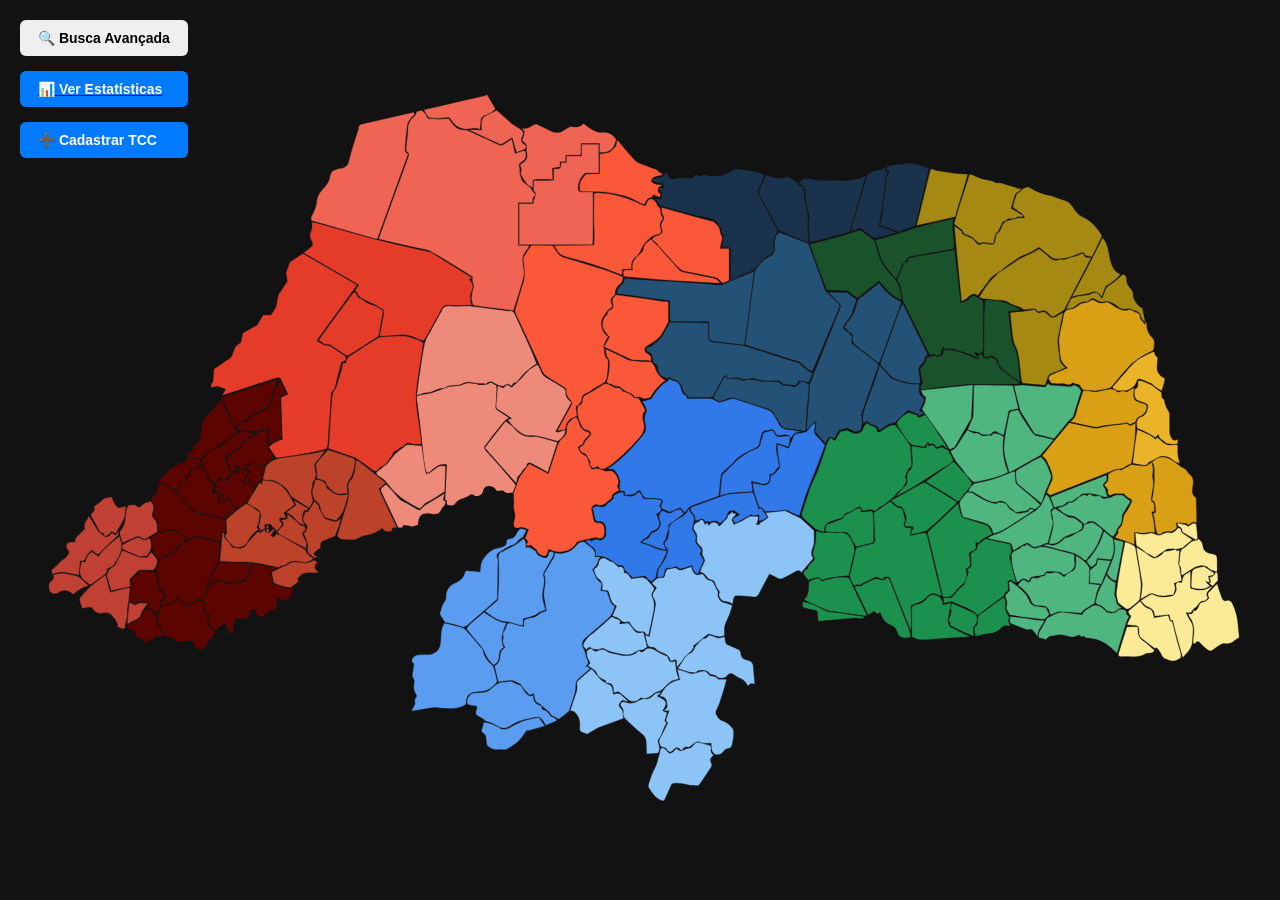
==== src/main/resources/static/index.html @ abc32d46 "fix map and popup display" ====
<!DOCTYPE html>
<html lang="pt-br">

<head>
    <meta charset="UTF-8">
    <meta name="viewport" content="width=device-width, initial-scale=1.0">
    <link rel="stylesheet" href="index.css">
    <title>Projeto</title>
</head>

<body onload="onload()">

<section>
    <div class="controles-topo">
        <button onclick="toggleSearch()" class="btn btn-secundario">
            🔍 Busca Avançada
        </button>
        <a href="stats.html" class="nav-button">
            <button class="btn btn-primario">
                📊 Ver Estatísticas
            </button>
        </a>
        <button onclick="toggleCadastro()" class="btn btn-primario">➕ Cadastrar TCC</button>
    </div>
    <?xml version="1.0" encoding="utf-8"?>
    <div id="popup"></div>

    <svg version="1.1" id="Layer_1" xmlns="http://www.w3.org/2000/svg" x="0px" y="0px"
         viewBox="0 0 2000 1242" enable-background="new 0 0 2000 1242">
        <path id="Areia Branca" class="micro-mossoro" data-meso="Oeste Potiguar" data-micro="Mossoró"
              onmouseover="showName(this)" onmouseleave="hideName()"
              d=" M822.210388,119.965645 C829.717346,122.292282 835.756592,119.157166 841.832581,115.196495 C843.601379,114.043510 846.861145,113.778183 848.827454,114.587723 C854.978821,117.120224 860.933655,120.186104 866.787720,123.370560 C874.059021,127.325996 881.207825,129.042068 888.719543,124.060196 C891.713928,122.074295 894.807739,120.219864 897.968018,118.512321 C899.146179,117.875732 900.778198,117.296844 901.972351,117.600273 C909.142456,119.422234 915.515137,118.361191 920.911377,112.636185 C926.162231,116.407181 930.846252,120.607895 936.259766,123.388054 C940.417664,125.523361 945.656372,127.250908 950.129883,126.727455 C959.942200,125.579285 966.363770,130.178879 972.588989,137.271378 C971.367615,141.948425 970.515381,146.550064 968.147217,150.156265 C963.021240,157.962402 954.587952,158.815201 946.061768,158.497925 C946.011536,153.454971 946.011536,148.873840 946.011536,144.405823 C935.924744,144.405823 926.560608,144.405823 917.005127,144.405823 C917.005127,149.282944 916.806458,153.774063 917.066040,158.238541 C917.286438,162.029022 915.776306,163.178619 912.137573,163.046738 C905.888611,162.820236 899.625549,162.984100 892.854370,162.984100 C892.854370,166.638504 892.854370,169.704712 892.854370,173.232239 C889.600159,173.232239 886.867432,173.232239 883.850220,173.232239 C883.850220,176.336624 883.850220,178.948090 883.850220,181.623077 C879.767822,182.290985 875.976929,182.911209 871.702454,183.610550 C872.121704,189.537491 872.525940,195.253143 872.468811,200.989487 C863.183105,200.995895 854.358337,200.934845 845.534851,201.013718 C844.073792,201.026779 842.618164,201.651428 841.101807,202.451004 C841.043640,206.789032 841.043640,210.669495 841.043640,215.041931 C839.717407,214.070602 838.966248,213.520477 838.038025,212.626099 C836.556152,211.849777 835.251465,211.417725 833.974487,211.007538 C834.002258,211.029404 834.044922,211.085648 834.329407,210.789474 C833.306274,209.307938 831.729980,208.311279 830.740784,206.902359 C827.593506,202.419785 824.317017,197.960800 821.846436,193.107834 C821.017944,191.480286 822.664185,188.709030 822.790100,186.438980 C822.875671,184.897293 822.647217,183.117889 821.920227,181.796295 C820.301331,178.853561 820.765808,177.284027 823.850098,175.564346 C831.551086,171.270676 833.474731,165.547333 831.017151,157.096603 C830.526123,155.408127 831.140015,153.427429 830.997253,151.600769 C830.839783,149.584671 830.958374,147.224670 829.946045,145.674393 C828.483582,143.434753 826.111450,141.789124 823.935303,139.706085 C824.563293,137.812164 825.284607,135.692368 825.969604,133.560913 C828.666443,125.168991 828.662231,125.167633 822.210388,119.965645 z"></path>
        <path id="Porto do Mangue" class="micro-vale-do-acu" data-meso="Oeste Potiguar" data-micro="Vale do Açu"
              onmouseover="showName(this)" onmouseleave="hideName()"
              d=" M1045.602539,191.782410 C1045.676392,192.431854 1045.556519,193.720062 1045.062500,193.884430 C1042.450928,194.753464 1039.757324,195.392639 1037.069214,196.011383 C1032.962280,196.956696 1028.822754,198.152283 1028.227051,203.059067 C1027.904541,205.715729 1034.318726,208.866257 1038.969482,209.077942 C1041.250610,209.181793 1043.504150,209.890732 1045.565430,210.286499 C1042.959839,211.796234 1039.420654,212.807373 1039.307495,214.115173 C1039.013794,217.505280 1036.686646,222.425034 1043.047119,223.553329 C1042.335571,225.423859 1041.710083,227.068253 1040.811401,229.430649 C1037.835449,228.094269 1035.146851,226.886978 1031.144653,225.089767 C1030.848633,225.646515 1029.952881,227.331024 1028.686646,229.557617 C1023.015747,230.649445 1019.424377,232.945618 1018.845886,238.783539 C1018.789124,239.356064 1016.709412,240.231140 1015.687744,240.091888 C1013.983215,239.859573 1012.340576,238.996384 1010.731873,238.266586 C1002.517578,234.540161 994.652832,229.438980 986.049133,227.305954 C970.119934,223.356781 954.003601,219.158249 936.958923,220.702576 C929.598633,220.351273 922.513855,220.351273 915.566895,220.351273 C913.913818,208.096115 914.215454,206.519363 922.033569,195.387421 C923.202759,193.722717 925.803955,192.288330 927.837524,192.150925 C934.039062,191.731979 940.286926,191.998917 946.130310,191.998917 C946.130310,181.263229 946.130310,171.135880 946.534058,160.969894 C948.679932,160.610657 950.427490,160.317108 952.162903,159.963760 C955.733826,159.236679 960.175903,159.552719 962.681763,157.506943 C967.825500,153.307678 973.729980,148.947372 973.143311,140.834778 C973.098511,140.215637 974.045471,139.524765 974.531372,138.867264 C983.855347,149.870514 992.695496,161.346649 1002.752197,171.633499 C1006.530945,175.498749 1013.077332,176.741394 1018.464111,178.928085 C1023.901245,181.135239 1029.561890,182.810471 1034.926147,185.169815 C1037.093018,186.122849 1038.631714,188.418503 1040.649536,189.826309 C1042.002563,190.770386 1043.695312,191.227570 1045.602539,191.782410 z"></path>
        <path id="Tibau" class="micro-mossoro" data-meso="Oeste Potiguar" data-micro="Mossoró"
              onmouseover="showName(this)" onmouseleave="hideName()"
              d=" M668.959534,91.231567 C688.732544,86.612610 708.502075,81.978874 728.279785,77.380188 C740.459961,74.548042 752.658508,71.793930 764.830811,68.928650 C766.041077,68.643753 767.126282,67.827522 768.620544,67.157471 C773.136536,74.304680 777.301453,81.552315 781.727417,89.356339 C777.454346,94.968567 771.677856,98.017563 765.315735,100.016678 C760.969116,101.382500 759.072754,104.131554 758.968994,108.713791 C758.869751,113.095779 758.102356,117.462624 757.571533,122.362900 C749.384644,117.843498 741.190430,122.668869 732.755798,121.417450 C722.487976,119.894051 716.294312,114.263283 711.567566,106.570114 C709.484558,103.179871 708.133911,102.799843 704.848267,103.465813 C700.879700,104.270210 696.782410,104.827751 692.744690,104.804893 C687.658936,104.776123 682.577148,104.052292 677.348145,103.616203 C675.916809,102.119675 673.923279,100.035378 671.953613,97.974777 C671.977417,97.998474 672.014648,98.054390 672.301758,97.760818 C671.379089,95.388680 670.169312,93.310120 668.959534,91.231567 z"></path>
        <path onmouseleave="hideName()" onmouseover="showName(this)" id="Grossos"
              d=" M783.890442,92.043442 C790.199707,97.460564 796.531067,102.852287 802.804749,108.310371 C804.679443,109.941422 806.223083,111.993408 808.220581,113.433479 C811.081726,115.496193 814.220276,117.174171 817.738647,119.400497 C826.916443,125.572746 827.494263,125.818161 823.817566,134.475128 C821.335144,140.320023 823.614868,143.133743 827.790955,145.999878 C830.807678,148.070297 831.087097,151.773117 827.874329,153.385300 C823.680603,155.489746 819.063843,156.751251 815.036926,158.226059 C812.696655,150.304657 810.599854,143.207596 808.237976,135.213211 C803.608398,138.132202 799.033203,140.739349 794.785339,143.800766 C792.290527,145.598816 790.235718,146.238235 787.328186,144.775635 C782.450134,142.321762 777.347717,140.318634 772.398560,138.000214 C762.367310,133.301025 752.375366,128.517807 742.367249,123.769226 C742.458496,123.322350 742.549744,122.875481 742.640991,122.428604 C748.296631,122.684830 753.952271,122.941048 759.950562,123.212799 C759.950562,119.221687 759.553650,114.556786 760.101624,110.005630 C760.422302,107.342094 761.550537,103.717926 763.528625,102.505928 C770.016968,98.530540 777.060364,95.461082 783.890442,92.043442 z"
              data-meso="Oeste Potiguar" data-micro="Mossoró" class="micro-mossoro"></path>
        <path onmouseleave="hideName()" onmouseover="showName(this)" id="Mossoró"
              d=" M671.953613,97.974770 C675.092407,105.761627 675.081360,105.602226 683.144409,105.044075 C686.016724,104.845238 688.964111,105.954666 691.864441,105.890327 C697.391785,105.767715 702.909912,105.230545 708.060791,104.890022 C711.397461,109.145248 714.267822,113.959908 718.259277,117.516350 C721.238892,120.171257 725.777710,122.869331 729.427307,122.625984 C738.545837,122.017960 745.206299,127.389259 752.691895,130.479141 C764.753052,135.457672 776.337708,141.581558 788.266113,146.902100 C789.862610,147.614227 792.598877,147.013504 794.272156,146.070816 C798.717285,143.566437 802.869690,140.542572 807.857788,137.250656 C809.676575,145.245682 811.314880,152.447342 813.054565,160.094574 C816.565735,158.873810 820.485901,157.471649 824.432983,156.149490 C828.417725,154.814697 829.632141,156.042450 830.112000,160.351929 C830.856262,167.036484 827.773438,171.176178 822.292480,174.270905 C819.292297,175.964874 818.906250,178.652481 819.884216,181.883331 C820.462708,183.794403 820.810181,186.014023 820.426453,187.927429 C819.656067,191.768631 823.548279,203.679382 826.744263,205.986404 C828.964783,207.589294 831.173767,209.208130 833.716431,210.952759 C834.044922,211.085648 834.002258,211.029404 834.065979,211.316711 C835.108459,212.356018 836.087219,213.108017 837.379333,214.030792 C839.119202,216.442947 840.045593,219.515427 842.083069,220.741455 C845.619934,222.869675 844.206970,227.497177 843.754456,227.718430 C839.065369,230.011368 841.983521,234.445023 840.414734,238.028275 C833.192871,238.028275 825.810669,238.028275 818.270996,238.028275 C818.270996,260.553589 818.270996,282.548523 818.270996,304.958710 C824.309937,304.958710 830.083069,304.958710 835.823486,305.307190 C833.439087,309.310150 831.295227,313.120880 828.690735,316.585358 C823.870178,322.997833 824.706421,329.901398 825.848877,337.162445 C826.762329,342.968231 828.155029,349.336029 826.714233,354.757965 C821.962341,372.639801 816.020630,390.205444 810.380310,408.393860 C807.843628,407.974579 805.460632,407.580688 802.639160,407.122559 C790.894714,405.689270 779.582214,404.370819 768.285156,402.931610 C761.850647,402.111847 755.441284,401.094940 748.703491,400.094421 C747.541748,399.425446 746.697083,398.828918 745.897339,397.866943 C745.294922,395.150238 744.462463,392.829407 744.068848,390.436432 C743.829224,388.979767 744.237732,387.408722 744.405273,385.894562 C744.688110,383.338501 744.887878,380.763885 745.360107,378.241516 C745.670837,376.581360 746.373108,374.990234 746.943665,373.383728 C749.102844,367.303864 743.638794,361.693268 745.801392,355.549957 C745.959778,355.100037 744.653931,353.890991 743.819397,353.371216 C727.259583,343.057251 710.714600,332.717621 694.052002,322.571442 C689.891907,320.038239 685.332458,318.160919 680.974548,315.994843 C680.992554,316.007538 681.023438,316.038940 681.189819,315.662720 C679.990906,314.529205 678.708740,313.395630 677.247437,313.072540 C661.803711,309.657745 646.317505,306.434998 630.871582,303.029846 C619.561157,300.536346 608.293213,297.850006 597.346924,295.051880 C597.958618,293.930969 598.181946,292.990540 598.507874,292.087097 C607.172791,268.065063 615.822876,244.037628 624.530029,220.030884 C631.211487,201.609100 638.028442,183.236008 644.589539,164.771774 C645.208191,163.030701 645.071106,159.448181 644.180054,159.019989 C640.613220,157.306076 640.706055,154.542099 640.976440,151.571548 C641.923340,141.168701 643.443420,130.788193 643.754639,120.369583 C643.916748,114.942268 645.644958,110.981842 648.573181,106.600487 C651.333740,102.470146 657.412048,100.475166 656.957520,94.231026 C659.671997,93.470840 662.386414,92.710670 665.857788,91.963272 C668.414734,94.002167 670.214661,96.028275 672.014648,98.054382 C672.014648,98.054390 671.977417,97.998474 671.953613,97.974770 z"
              data-meso="Oeste Potiguar" data-micro="Mossoró" class="micro-mossoro"></path>
        <path onmouseleave="hideName()" onmouseover="showName(this)" id="Assú"
              d=" M983.162354,354.911102 C982.959167,359.436462 982.626465,363.067749 978.081787,366.602539 C973.912170,369.845703 970.457581,375.573364 970.658813,382.609741 C962.626953,390.606812 962.449646,391.550232 967.011841,401.334259 C966.028931,402.374481 965.204651,403.981628 963.955811,404.445221 C957.525391,406.832275 956.228088,413.634369 952.241333,418.086334 C949.958313,420.635742 949.047424,425.339203 949.233032,428.985687 C949.647644,437.132202 952.554199,444.447968 960.003662,449.034119 C959.993652,449.013977 959.964172,448.979950 959.889099,449.328247 C958.600952,451.561920 957.014038,453.309082 956.255005,455.362305 C954.814758,459.258606 952.080322,463.851562 953.072021,467.215057 C954.864075,473.293701 952.990967,480.999359 959.681702,485.404633 C960.269043,485.791321 960.045166,487.599854 959.991516,488.738281 C959.713562,494.644440 959.802246,500.612549 958.928406,506.433746 C958.000366,512.616028 958.432129,519.493530 951.346436,523.281555 C944.260925,527.069519 937.382446,531.306152 930.716675,535.796631 C926.217346,538.827698 919.170166,539.944763 918.499146,546.364380 C917.946716,551.649231 915.757996,555.046692 911.966980,558.000793 C911.988647,557.986328 912.026672,557.950500 911.630005,557.982056 C910.490723,558.746277 909.062195,559.533569 909.115417,560.203003 C909.495056,564.974731 910.177063,569.722473 910.761536,574.467285 C897.599243,579.149963 893.020264,585.142639 892.724976,595.820801 C888.339722,596.564392 884.385681,597.152039 880.239441,597.768250 C880.312683,597.517822 880.441711,596.418823 880.928467,595.511841 C887.522827,583.225708 894.010010,570.877014 900.903687,558.759888 C902.735718,555.539917 903.828674,553.385925 900.825745,550.199585 C896.350220,545.450806 892.046997,540.397278 893.782043,532.888672 C893.972839,532.062866 892.471130,530.474731 891.402466,529.788025 C883.241577,524.544312 875.052002,519.339539 866.749023,514.325073 C862.154358,511.550171 857.960449,508.937592 855.668762,503.437347 C850.436646,490.880219 844.506104,478.611298 838.754822,466.273987 C831.151123,449.962860 823.358826,433.738892 815.860352,417.379913 C814.333496,414.048767 812.194458,409.879333 812.999512,406.790039 C816.657288,392.754303 821.418152,379.010345 825.448608,365.065033 C826.789062,360.427460 827.807922,355.497498 827.775391,350.709351 C827.726562,343.544800 826.559326,336.392090 825.999268,329.224060 C825.846130,327.263672 825.488953,324.869293 826.381409,323.355682 C830.073242,317.093964 834.208435,311.093689 838.633850,304.999756 C850.030701,305.023041 860.974548,305.043945 872.027588,305.392273 C874.470459,308.999329 877.006531,312.156372 879.085510,315.590149 C881.580688,319.711639 884.825989,322.491364 889.514404,323.903809 C911.981567,330.672272 934.471497,337.378784 956.812744,344.545441 C965.781433,347.422424 974.389954,351.422272 983.162354,354.911102 z"
              data-meso="Oeste Potiguar" data-micro="Vale do Açu" class="micro-vale-do-acu"></path>
        <path onmouseleave="hideName()" onmouseover="showName(this)" id="Campo Grande"
              d="M 705.352 651.117 C 674.172 644.964 674.367 701.158 666.454 617.855 M 666.454 617.855 C 666.155 613.141 665.495 608.683 664.958 604.21 C 663.892 595.33 662.992 586.429 661.843 577.56 C 660.391 566.341 658.759 555.146 657.541 543.807 C 660.259 542.769 662.574 541.56 665.035 541.021 C 670.897 539.737 676.992 539.302 682.693 537.549 C 691.359 534.884 699.757 531.353 708.307 528.298 C 709.508 527.869 710.941 528.137 712.244 527.936 C 718.474 526.978 725.292 527.239 730.773 524.664 C 737.999 521.271 744.548 523.125 751.422 524.041 C 752.884 524.236 754.233 525.554 755.668 525.618 C 758.193 525.732 760.749 525.322 763.284 525.049 C 765.678 524.791 768.925 525.302 770.293 523.952 C 775.082 519.224 778.518 524.306 782.187 525.413 C 783.416 525.783 783.983 530.25 783.88 532.805 C 783.489 542.466 782.622 552.107 782.163 561.767 C 782.112 562.837 783.284 564.337 784.303 565.026 C 790.663 569.33 797.141 573.46 803.02 577.285 C 800.753 578.946 797.8 580.365 795.878 582.65 C 789.093 590.719 782.589 599.029 776.122 607.358 C 772.066 612.584 768.267 618.009 764.105 623.538 C 764.654 625.423 765.135 627.383 766.305 628.755 C 769.813 632.87 773.69 636.668 777.244 640.745 C 789.53 654.843 801.739 669.007 813.979 683.516 C 812.348 687.822 810.716 691.758 809.083 695.694 C 804.104 695.836 799.29 697.155 794.683 692.803 C 792.814 691.039 787.887 692.512 783.829 692.512 C 782.053 688.522 779.07 685.37 773.922 685.141 C 769.526 684.945 764.551 685.497 763.043 691.319 C 761.818 696.044 759.326 699.87 754.161 700.77 C 752.382 701.08 749.896 700.886 748.622 699.84 C 745.588 697.349 743.248 697.512 740.262 699.842 C 738.389 701.303 735.945 702.122 733.653 702.934 C 728.38 704.803 722.827 706.273 719.444 711.19 C 715.858 716.402 711.402 716.632 705.468 714.048 C 703.873 711.231 707.129 706.817 702.6 706.594 C 703.525 687.94 704.433 669.637 705.352 651.117"
              style="stroke-opacity: 0;" data-meso="Oeste Potiguar" data-micro="Médio Oeste"
              class="micro-medio-oeste"></path>
        <path onmouseleave="hideName()" onmouseover="showName(this)" id="Governador Dix-Sept Rosado"
              d=" M478.960083,316.774078 C482.485413,314.177368 486.053497,311.636322 489.524750,308.969269 C493.488434,305.923920 494.553741,302.374268 491.786469,298.011993 C488.152924,292.284058 488.735779,287.337280 491.532501,281.367615 C493.145294,277.925049 491.976868,273.179535 492.422668,268.551422 C495.276794,268.712036 497.784027,269.286469 500.257874,269.980042 C522.969116,276.347717 545.632385,282.891205 568.395020,289.068756 C586.327759,293.935486 604.322815,298.602325 622.396301,302.912842 C641.874268,307.558289 661.475830,311.685577 681.023438,316.038940 C681.023438,316.038940 680.992554,316.007538 681.096680,316.328735 C702.125977,329.637787 723.051208,342.625580 745.150696,356.342285 C743.192322,357.347168 741.898315,358.011169 740.606812,358.673859 C745.243469,363.254303 747.529114,368.869019 745.879333,373.650696 C744.153687,378.652679 741.925537,383.030975 742.516785,388.925507 C742.887451,392.621735 742.524719,396.044983 744.708130,399.457092 C732.204346,399.867188 719.919373,400.446564 707.699585,399.798218 C700.980530,399.441681 697.826111,402.171295 695.663696,408.005096 C694.882996,409.420593 694.416016,410.684814 693.637146,412.110352 C687.864929,422.299225 682.453430,432.353882 676.921509,442.341797 C674.506775,446.701630 671.845154,450.924744 668.992798,455.489380 C668.080933,455.632477 667.455200,455.546753 666.865417,455.352325 C654.635437,451.319153 643.466736,444.030212 629.282471,446.768768 C619.481628,448.661072 609.169250,447.904205 598.908875,448.338623 C601.302185,435.816193 603.696350,423.631927 605.910583,411.415100 C606.352173,408.979034 606.101624,406.743134 603.048950,405.397430 C599.395020,403.786591 596.092773,401.378143 592.410278,399.030151 C586.697937,396.249664 581.208374,393.765320 575.732239,391.251678 C574.152588,390.526581 572.611755,389.717163 570.919373,388.614624 C564.650574,386.671387 565.102051,379.240234 560.068359,376.501831 C562.183228,373.473663 564.185059,370.607361 566.300110,367.578857 C536.967285,350.516266 507.963684,333.645172 478.960083,316.774078 z"
              data-meso="Oeste Potiguar" data-micro="Chapada do Apodi" class="micro-chapada-do-apodi"></path>
        <path onmouseleave="hideName()" onmouseover="showName(this)" id="Jucurutu"
              d=" M954.092346,660.366699 C954.539246,660.855408 955.003601,661.780640 955.430298,661.763550 C958.752625,661.630615 962.287537,660.497192 965.317505,661.309998 C967.871521,661.995178 970.326416,664.538269 971.934814,666.872498 C973.835022,669.630127 974.959717,672.985596 976.050781,676.207153 C976.510498,677.564636 976.466431,679.440979 975.884460,680.737122 C974.216919,684.451355 973.399414,687.877930 978.295105,691.328308 C974.899170,693.211975 972.346680,694.432800 970.018494,695.989075 C968.513550,696.995056 966.192322,698.521179 966.223877,699.763733 C966.325989,703.784058 964.202637,705.816772 961.208008,707.602417 C960.364929,708.105042 959.669739,708.873352 958.953552,709.568115 C954.200928,714.178406 949.454407,717.501221 942.094849,714.359497 C937.858093,712.550842 932.887024,718.333313 933.903076,722.914795 C935.003906,727.878723 936.154236,732.840881 936.979919,737.853699 C937.613708,741.701294 939.689697,743.067261 943.414978,743.049927 C950.876099,743.015137 953.886108,746.127502 953.984619,753.624207 C954.010925,755.622253 953.941956,757.622437 954.000183,759.619202 C954.186523,766.004089 949.064514,769.443665 942.975220,767.009705 C942.070679,766.648132 941.042969,765.945801 940.223938,766.118958 C931.477539,767.967896 922.737244,769.862488 914.059998,772.006287 C912.480652,772.396545 910.684631,773.660522 909.849182,775.041687 C901.253723,789.252136 883.955078,791.407654 871.106689,786.579163 C869.608032,786.016052 868.072632,785.550659 866.056885,784.872620 C865.207581,787.322510 864.494446,789.620361 863.618591,791.854431 C861.900208,796.237488 860.196289,796.149353 855.701599,794.543396 C851.089172,792.895386 848.424072,790.269104 846.846436,785.863953 C846.483215,784.849731 844.955200,784.219482 843.908691,783.490784 C842.198364,782.299744 840.443176,781.173096 839.167725,778.932251 C837.525024,779.051697 835.777832,778.854370 834.260986,779.355042 C830.902405,780.463623 830.164124,777.713318 831.253784,776.389099 C835.233887,771.552490 831.129272,769.925598 828.551941,767.658813 C830.352417,763.139282 832.149658,758.627808 834.118347,753.685852 C829.396790,751.680115 825.221130,748.894775 819.387390,750.660034 C812.680542,752.689453 809.569153,749.132812 810.968384,742.247925 C812.225769,736.060669 814.073181,730.162415 811.367126,723.461365 C809.673218,719.266907 811.104187,713.851624 810.923950,708.991882 C810.775696,704.996277 810.319519,701.012146 810.315491,696.434998 C812.790527,689.788574 815.302368,683.827637 817.014893,677.645325 C818.907410,670.813293 823.925415,666.015747 827.363281,660.210083 C829.348206,656.857910 832.191833,654.014343 835.524780,649.846802 C844.525085,654.555481 854.884094,659.974976 865.434265,665.494446 C869.107727,654.281128 872.294434,643.623108 876.110657,633.195496 C879.240173,624.644226 880.066589,614.799011 888.497009,608.910034 C892.986694,605.773804 894.083923,601.153931 894.461548,595.865906 C893.425842,588.341187 897.981201,583.841492 902.804932,579.775574 C908.785828,574.734314 910.680176,575.419067 913.015137,582.651611 C913.310486,583.566284 913.727051,584.444885 913.980103,585.369568 C915.872253,592.282593 919.552979,597.341858 927.023438,599.103882 C928.674500,599.493347 929.967346,601.401917 931.537048,602.703857 C926.879272,607.979553 921.413269,611.560486 920.093262,618.281311 C919.890076,619.315918 917.865051,620.368896 916.502686,620.724854 C913.232117,621.579224 911.918701,623.934448 913.214539,626.487061 C914.804504,629.619324 916.999146,633.633728 919.876160,634.685669 C926.687561,637.176147 928.477661,643.332458 929.683838,648.402161 C931.961182,657.974365 934.096497,659.966614 941.326965,656.982178 C946.713989,658.410461 950.403137,659.388550 954.092346,660.366699 z"
              data-meso="Oeste Potiguar" data-micro="Vale do Açu" class="micro-vale-do-acu"></path>
        <path onmouseleave="hideName()" onmouseover="showName(this)" id="Baraúna"
              d=" M491.488434,266.160889 C491.419830,263.890594 490.429047,261.031586 491.438843,259.449738 C496.367645,251.728729 499.071503,243.196335 500.062744,234.364853 C501.035248,225.700302 506.401031,219.951935 511.503601,214.087067 C516.093262,208.811722 519.920898,203.371277 520.769592,196.413879 C521.785461,188.086746 527.800964,185.762604 534.529724,184.044250 C535.158264,183.883728 535.867432,184.068863 536.520691,183.970490 C544.202576,182.813675 549.168640,180.115738 551.020447,170.938217 C553.967896,156.331299 559.300598,142.205933 563.618591,127.875122 C564.397522,125.290077 565.775513,122.698051 565.782104,120.106468 C565.796143,114.584846 569.603027,113.908981 573.515930,113.023659 C598.780762,107.307373 624.045654,101.591797 649.306824,95.859299 C650.251831,95.644844 651.157898,95.258331 652.875732,94.975014 C653.873718,96.304588 654.711670,98.093506 654.156921,98.822319 C652.794983,100.611481 650.385803,101.635452 649.133911,103.469543 C646.826050,106.850769 643.875122,110.405106 643.265259,114.218834 C641.414612,125.792053 640.104553,137.502869 639.562988,149.205399 C639.383362,153.085968 638.124146,158.698517 644.253906,160.734940 C628.143921,205.409103 612.133362,249.807465 595.854126,294.471924 C594.763367,294.822845 593.867615,295.165649 593.129761,294.955078 C571.065735,288.658295 549.028931,282.265747 526.961670,275.980377 C515.162231,272.619568 503.314423,269.428558 491.488434,266.160889 z"
              data-meso="Oeste Potiguar" data-micro="Mossoró" class="micro-mossoro"></path>
        <path onmouseleave="hideName()" onmouseover="showName(this)" id="Carnaubais"
              d=" M1029.761719,231.952042 C1033.182373,234.818970 1037.093140,237.270386 1037.515259,242.454086 C1037.564209,243.055206 1039.344604,243.515335 1040.686279,244.536835 C1041.685425,247.327530 1042.980347,249.674530 1042.803589,251.904846 C1042.528687,255.372498 1043.515381,257.913086 1045.683228,260.470154 C1046.389404,261.303253 1046.509521,263.861633 1045.857666,264.423035 C1040.708740,268.856873 1041.491455,274.229645 1043.061157,279.729126 C1044.411621,284.460114 1043.056641,287.018036 1038.107300,287.999634 C1032.217285,289.167816 1027.023071,291.415161 1023.148865,296.253296 C1021.813354,297.920990 1019.992798,299.194092 1018.599792,300.823547 C1017.257385,302.393677 1016.026306,304.105103 1015.022583,305.908264 C1013.352539,308.908600 1012.042297,312.112457 1010.320557,315.079834 C1008.718750,317.840424 1006.777588,320.404114 1005.001221,323.035431 C1005.016479,323.016296 1005.055115,322.986267 1004.764343,322.701294 C996.865112,327.269867 996.417297,334.940094 996.972290,342.235260 C991.656799,342.592834 986.871399,342.914764 982.237061,343.226532 C982.054749,347.042480 981.940002,349.443390 981.814270,352.075195 C978.019958,350.619141 974.723267,349.382477 971.447571,348.092499 C948.073303,338.887512 924.184204,331.252228 899.839905,325.107056 C890.564453,322.765656 881.912109,320.095795 877.718872,310.285187 C876.920166,308.416412 875.206726,306.938629 874.380493,305.167175 C895.584045,304.976868 916.322571,304.899811 937.427612,304.628082 C937.810791,297.604065 937.827332,290.774750 937.907959,283.485443 C937.647705,276.950836 937.092407,270.877930 937.045654,264.801147 C936.938538,250.876877 937.079590,236.950699 937.541382,223.018799 C939.690918,222.661530 941.448425,221.907059 943.141663,222.030853 C949.958496,222.529236 956.857910,222.780411 963.534363,224.097855 C972.169189,225.801697 980.786377,227.952866 989.103882,230.806824 C997.446533,233.669388 1005.477905,237.487885 1013.513611,241.175385 C1017.470520,242.991165 1020.005127,241.958099 1020.880371,238.028824 C1022.009888,232.957474 1025.000122,231.343979 1029.761719,231.952042 z"
              data-meso="Oeste Potiguar" data-micro="Vale do Açu" class="micro-vale-do-acu"></path>
        <path onmouseleave="hideName()" onmouseover="showName(this)" id="São Rafael"
              d=" M1007.849731,546.011353 C1010.932190,551.412048 1014.067017,556.783813 1017.071533,562.227478 C1018.296265,564.446594 1019.286682,566.797913 1016.177307,568.541138 C1015.673584,568.823486 1015.123413,569.550415 1015.105591,570.088745 C1014.965393,574.321228 1013.717346,579.032776 1015.131653,582.702087 C1019.027466,592.809509 1016.260132,600.271423 1009.527954,608.251282 C996.634766,623.534119 982.160339,637.033325 966.802673,649.673523 C963.116333,652.707581 958.885925,655.080688 954.188110,657.869263 C949.735596,657.929565 945.423523,659.320068 944.132690,653.708130 C942.804626,654.254028 941.878479,654.521484 941.067749,654.989014 C938.603088,656.410583 936.057129,657.246826 933.703979,655.065552 C931.618774,653.132629 929.873108,650.922241 931.663025,647.734253 C931.921631,647.273499 931.577820,646.132507 931.133667,645.672363 C927.049744,641.441345 926.855530,633.749634 919.277710,632.520264 C918.088806,632.327393 917.050293,630.608154 916.134766,629.443420 C913.507263,626.100647 913.851257,623.502991 918.174500,621.978943 C920.650513,621.106140 921.473389,619.355530 922.373962,616.744446 C923.502441,613.472473 926.657043,610.900391 928.932739,608.022705 C930.274414,606.326172 932.760498,604.577454 932.695679,602.932434 C932.574402,599.855591 930.090515,598.034851 926.893860,596.920532 C923.971191,595.901672 920.197144,594.431641 918.937195,592.035645 C913.371765,581.451904 909.216675,570.337097 912.026672,557.950500 C912.026672,557.950500 911.988647,557.986328 912.283813,558.289551 C916.321289,556.992798 918.969177,555.001587 919.249634,550.157104 C919.416931,547.267151 919.669922,543.760071 923.560547,541.693420 C932.222473,537.092224 940.710938,532.058899 948.787354,526.500244 C953.678223,523.134094 957.949585,522.654663 962.959412,525.490601 C965.850769,527.127319 968.814026,529.408875 971.913147,529.718933 C976.159058,530.143616 980.222778,529.549255 982.142700,534.615417 C982.413330,535.329529 984.070068,535.500549 985.068115,535.960083 C989.082092,537.807983 994.139648,538.736511 996.832397,541.764771 C1000.172852,545.521606 1003.504395,546.343384 1007.849731,546.011353 z"
              data-meso="Oeste Potiguar" data-micro="Vale do Açu" class="micro-vale-do-acu"></path>
        <path onmouseleave="hideName()" onmouseover="showName(this)" id="Pendências"
              d=" M1043.391602,244.873917 C1056.531860,248.559692 1069.668091,252.260498 1082.813721,255.926987 C1095.950439,259.590942 1109.087158,263.255280 1122.251099,266.819244 C1123.812866,267.242035 1125.545288,267.034119 1126.012695,267.058014 C1128.417847,269.600128 1130.183838,271.465729 1131.948364,273.332642 C1132.288574,273.692688 1132.604370,274.077667 1132.962524,274.418640 C1137.631592,278.864044 1135.482300,285.834717 1139.443481,291.128998 C1141.473633,293.842407 1138.263794,300.461243 1137.459106,305.321198 C1137.248413,306.593689 1137.176270,307.889099 1136.958252,309.953247 C1139.648804,309.953247 1141.918457,309.953217 1144.188232,309.953217 C1146.307251,309.953217 1148.426270,309.953247 1150.785767,309.953247 C1150.785767,327.087463 1150.785767,343.687927 1150.785767,360.405243 C1147.546143,361.931000 1144.280273,363.469147 1140.509277,364.727844 C1136.783325,361.668030 1133.963501,357.344299 1130.269775,356.385284 C1117.163208,352.982269 1103.743652,350.798676 1090.474365,348.002014 C1085.157471,346.881439 1078.900024,346.735107 1074.882080,343.726440 C1068.237793,338.751160 1063.026489,331.848114 1057.276733,325.696167 C1051.471436,319.484772 1045.745972,313.198975 1040.000977,306.964600 C1040.016357,306.983490 1040.055054,307.013245 1039.936035,306.691345 C1038.870361,305.113281 1038.089111,303.674194 1036.943237,302.638184 C1034.373413,300.314606 1031.622437,298.191406 1028.964844,296.000977 C1028.984619,296.015350 1029.015747,296.052826 1029.310547,295.744659 C1030.248169,294.275513 1030.606812,292.598755 1031.590820,292.056244 C1033.949341,290.755890 1036.543701,289.780853 1039.148438,289.051575 C1043.901611,287.720764 1046.754272,284.027740 1044.647217,279.616577 C1041.929199,273.926514 1043.884521,269.941467 1046.815918,265.370422 C1047.868530,263.729095 1048.087769,259.989105 1046.980225,258.809021 C1043.068726,254.641388 1044.993408,249.368362 1043.391602,244.873917 z"
              data-meso="Oeste Potiguar" data-micro="Vale do Açu" class="micro-vale-do-acu"></path>
        <path onmouseleave="hideName()" onmouseover="showName(this)" id="Alexandria"
              d=" M458.867401,846.034485 C460.266296,847.635071 461.665192,849.235596 462.803467,850.538025 C461.202881,853.777527 459.719971,856.778809 457.949921,860.361267 C456.527039,861.439514 454.479706,863.213440 452.201935,864.612183 C451.230835,865.208557 449.643066,865.450867 448.568787,865.112854 C444.563538,863.852417 440.654999,862.284729 436.447845,860.735779 C436.447845,866.863281 436.447845,872.388062 436.447845,878.639282 C435.783966,878.910278 434.456421,879.963745 433.211243,879.874084 C426.983521,879.425598 422.753021,883.227966 419.267365,887.203186 C416.287384,890.601868 412.710968,892.387024 409.419189,890.661621 C406.185059,888.966431 402.575775,885.973633 402.990723,881.068054 C403.043243,880.447144 402.785553,879.799988 402.598816,878.759644 C398.034454,880.404175 393.495148,881.252808 393.895966,887.740784 C394.111389,891.227600 389.725159,893.879089 384.631256,893.958008 C380.784271,894.017578 376.926758,893.761902 373.089264,893.953613 C370.381683,894.088928 369.034424,895.299500 371.134125,898.053223 C371.394043,898.394043 371.101868,899.574585 370.688293,899.945679 C366.430084,903.766785 367.754791,907.976013 369.659607,912.280334 C369.918396,912.865112 369.955627,913.548035 370.162231,914.490051 C366.877747,915.866760 363.671387,917.210754 360.464996,918.554749 C361.533051,913.903748 361.268127,910.886414 358.106049,908.159546 C357.194458,907.373352 357.516235,905.300293 356.868103,904.022339 C356.287933,902.878296 355.222046,901.321655 354.240326,901.221497 C353.212341,901.116516 351.883881,902.381592 350.940491,903.306580 C347.751007,906.434326 344.674133,909.676941 340.843231,912.970032 C337.220398,910.999634 333.678223,909.438904 331.534912,906.759277 C327.722137,901.992432 328.160095,896.423950 330.986267,891.137146 C332.131805,888.994080 332.329498,887.842529 329.440613,886.900635 C323.867798,885.083618 321.070953,880.445435 323.225067,874.991394 C325.404633,869.472717 322.348694,868.014221 318.650024,866.181274 C317.409821,865.566711 316.330933,864.626465 313.949554,862.991516 C325.692139,861.124329 327.704773,853.955566 326.933228,845.198853 C329.040192,845.507629 330.727966,845.755005 332.702698,846.044373 C332.881744,843.148499 333.031769,840.721680 333.179169,838.337341 C338.431152,837.506104 343.535858,837.232483 348.294464,835.804993 C353.796692,834.154419 354.997864,834.322754 357.037872,840.423096 C364.736053,839.070618 372.547150,837.775513 380.321625,836.288879 C382.914093,835.793213 386.849060,835.562805 387.713623,833.919006 C392.196838,825.394836 397.737335,817.153259 398.584717,807.015625 C411.459564,809.453796 423.927673,811.899597 437.373322,814.537170 C433.005585,816.891113 429.490692,818.785461 426.486053,820.404785 C427.394104,824.315918 427.717834,827.980408 429.137146,831.155151 C430.434296,834.056702 428.270599,838.306458 432.794952,839.976929 C441.245056,843.096863 449.573029,846.602356 458.867401,846.034485 z"
              data-meso="Oeste Potiguar" data-micro="Pau dos Ferros" class="micro-pau-dos-ferros"></path>
        <path onmouseleave="hideName()" onmouseover="showName(this)" id="Ipanguaçu"
              d=" M971.969116,383.208069 C983.931824,384.790680 995.902710,386.314087 1007.854797,387.973083 C1019.179138,389.545013 1030.475952,391.315979 1041.801147,392.881165 C1046.004517,393.462097 1050.254150,393.707092 1055.005371,394.154510 C1055.005371,404.654724 1055.015503,414.921143 1054.979980,425.187408 C1054.977783,425.801270 1054.703857,426.466370 1054.396973,427.019043 C1050.470703,434.088531 1047.052612,441.527039 1042.370728,448.058380 C1039.454712,452.126007 1034.756470,455.005219 1030.599609,458.066833 C1027.042603,460.686798 1022.926758,462.555420 1019.411621,465.222382 C1016.175598,467.677582 1017.663391,474.248993 1021.528381,475.837372 C1026.562378,477.906158 1028.819458,481.841553 1027.555420,487.709747 C1025.406372,487.683685 1023.862610,487.092346 1022.292725,487.011780 C1014.583130,486.616333 1006.865540,486.380127 999.153809,486.022644 C998.053894,485.971619 996.882141,485.754608 995.892700,485.294189 C981.892212,478.779846 967.917542,472.210083 953.162659,465.290771 C955.844788,460.505188 958.374451,456.118835 960.681152,451.618195 C960.853271,451.282501 963.967224,448.732208 959.964172,448.979950 C959.964172,448.979950 959.993652,449.013977 960.286438,448.738098 C958.999634,446.394592 957.593262,444.162109 955.809570,442.288879 C949.182800,435.329620 949.175842,423.814606 955.835571,416.690521 C957.034790,415.407684 958.724670,413.784332 958.711731,412.331329 C958.683411,409.147858 960.550781,408.195648 962.806763,407.015198 C968.388977,404.094208 968.844238,402.165558 966.794006,396.152557 C966.141052,394.237213 966.209656,391.597961 967.028992,389.776001 C968.124817,387.338989 970.272888,385.375122 971.969116,383.208069 z"
              data-meso="Oeste Potiguar" data-micro="Vale do Açu" class="micro-vale-do-acu"></path>
        <path onmouseleave="hideName()" onmouseover="showName(this)" id="Patu"
              d=" M626.043335,750.771973 C623.910522,750.898499 621.777710,751.025085 619.526611,751.158630 C618.854431,753.071899 618.216248,754.888550 617.542603,756.806030 C612.121765,757.503845 606.895935,757.766968 603.518005,751.639282 C598.169800,754.765747 593.397583,758.310364 588.062256,760.452332 C583.172974,762.415161 577.601807,762.605469 572.474060,764.075562 C569.351074,764.970825 566.498047,766.808655 563.525391,768.226562 C562.313477,768.804688 561.093872,769.916931 559.898560,769.889160 C552.813965,769.724854 545.697449,769.615967 538.676880,768.775818 C536.384338,768.501587 534.347290,766.092529 532.100708,763.953125 C537.083069,746.637634 541.898193,729.942932 547.343506,713.456482 C550.046387,705.273071 550.802856,696.878479 549.685425,688.729736 C548.973572,683.538391 549.753479,679.999512 552.930847,676.391113 C554.095154,675.068848 555.105225,673.580383 556.005249,672.060791 C560.781677,663.996521 559.892639,654.646790 561.930176,645.607300 C562.424927,644.792908 563.163940,643.858093 563.216431,643.895142 C566.513184,646.224060 569.828857,648.538025 572.986633,651.049683 C584.843079,660.480286 596.646362,669.977783 608.889648,679.786804 C604.633728,683.769104 601.331970,686.858459 598.169922,689.817200 C600.200500,694.478455 602.079407,699.133850 604.228271,703.661194 C611.106018,718.151489 618.097534,732.587708 624.995850,747.068237 C625.539734,748.210022 625.703064,749.533142 626.043335,750.771973 z"
              data-meso="Oeste Potiguar" data-micro="Umarizal" class="micro-umarizal"></path>
        <path onmouseleave="hideName()" onmouseover="showName(this)" id="Tenente Ananias"
              d=" M340.118683,914.394287 C337.878876,919.494019 335.670593,924.447388 330.347504,927.455322 C328.659027,928.409424 327.777588,931.334900 327.171509,933.535828 C326.229370,936.957153 320.598846,942.582336 317.116394,942.967773 C312.485413,943.480347 308.905304,941.022583 306.810791,936.003418 C305.921967,933.873535 304.909027,931.793091 303.887604,929.722168 C303.455566,928.846130 302.856262,928.052551 302.893311,928.111389 C297.376617,929.129822 292.369385,930.357849 287.289001,930.899353 C282.950775,931.361816 278.711395,931.658813 275.672089,926.660278 C274.513824,924.755371 270.105072,924.763428 267.143738,924.038452 C264.774689,923.458435 262.354156,923.088745 259.503387,922.013000 C256.848419,916.223145 254.502029,911.101624 252.483612,905.853943 C250.277481,900.118530 246.303970,894.628113 249.055573,887.961670 C250.470978,884.532471 252.283600,881.262756 253.616241,877.805115 C254.962463,874.312378 257.158569,872.895752 260.971191,872.878052 C269.243073,872.839539 276.964142,871.360535 280.392334,861.488892 C283.810547,865.064148 286.954559,868.060303 289.739929,871.359314 C291.936951,873.961365 293.954956,874.343811 296.936768,872.623718 C301.158325,870.188477 305.579712,868.080872 310.011902,866.042358 C311.175262,865.507385 312.903137,865.252136 314.008484,865.722290 C316.922119,866.961914 319.636230,868.670593 322.630035,870.301514 C322.101227,872.886719 321.453339,875.524109 321.041107,878.197815 C320.472046,881.888489 323.337524,887.005066 326.889313,887.827026 C329.880035,888.519165 330.443848,889.595825 328.989868,892.138306 C324.218506,900.481567 330.622803,913.153381 340.118683,914.394287 z"
              data-meso="Oeste Potiguar" data-micro="Pau dos Ferros" class="micro-pau-dos-ferros"></path>
        <path onmouseleave="hideName()" onmouseover="showName(this)" id="Itajá"
              d=" M1027.797485,488.977386 C1029.466797,491.039734 1031.135986,493.102051 1032.805298,495.164398 C1035.870117,504.636688 1040.535522,513.084961 1050.171997,518.135986 C1041.257080,525.789673 1033.158936,533.031067 1027.961548,542.975037 C1025.864990,546.986206 1017.108765,548.532043 1013.226196,546.180359 C1011.844482,545.343445 1010.314697,544.750977 1008.099731,544.027100 C1004.545837,545.503601 1002.173767,545.353577 1000.061951,542.617554 C998.984863,541.222229 997.560425,539.758728 995.976379,539.150574 C989.936707,536.831726 984.143921,534.293030 979.691162,529.304810 C978.882385,528.398682 977.064697,528.336304 975.682861,528.011841 C973.560547,527.513428 971.352051,527.309998 969.292603,526.637085 C967.350342,526.002502 965.613281,524.752136 963.679871,524.075745 C959.952454,522.771790 956.035461,523.120605 958.574829,516.275879 C961.267761,509.017456 961.241577,500.676056 961.871887,492.765289 C962.104797,489.843323 961.821411,485.830444 960.041016,484.003540 C955.524292,479.369080 957.322937,473.448181 955.226624,468.306000 C963.356567,471.770172 970.996948,475.614685 978.706665,479.314697 C984.222656,481.961884 989.620972,485.742249 995.444885,486.666779 C1006.083252,488.355774 1016.997986,488.303436 1027.797485,488.977386 z"
              data-meso="Oeste Potiguar" data-micro="Vale do Açu" class="micro-vale-do-acu"></path>
        <path onmouseleave="hideName()" onmouseover="showName(this)" id="Alto do Rodrigues"
              d=" M1136.803101,365.026031 C1118.180176,364.005157 1099.552612,363.059265 1080.935669,361.939484 C1066.299805,361.059174 1051.672607,360.023163 1037.049316,358.949463 C1019.640869,357.671295 1002.240784,356.278870 984.397461,354.437134 C983.981201,353.107513 984.155701,352.247894 984.003845,351.450470 C982.802490,345.143616 983.594788,344.119446 990.019287,343.993378 C992.607727,343.942566 995.197998,343.985016 998.455078,343.985016 C996.014282,335.016907 999.916870,328.779602 1005.055115,322.986267 C1005.055115,322.986267 1005.016479,323.016296 1005.321289,322.927002 C1009.053589,318.644958 1014.936035,316.236481 1015.533936,310.000305 C1016.236084,302.677155 1022.029907,299.626312 1026.933594,295.806000 C1027.325562,295.500610 1028.307861,295.952759 1029.015747,296.052826 C1029.015747,296.052826 1028.984619,296.015350 1029.080811,296.323944 C1030.124634,297.889801 1030.906128,299.330750 1032.053223,300.367004 C1034.623901,302.689331 1037.376587,304.810272 1040.055054,307.013245 C1040.055054,307.013245 1040.016357,306.983490 1039.718140,307.260315 C1046.219360,315.117645 1053.011597,322.704681 1059.821167,330.276093 C1063.447632,334.308258 1067.013672,338.401306 1070.788818,342.290436 C1072.473022,344.025513 1074.409546,346.198730 1076.565430,346.681396 C1089.946777,349.676910 1103.433228,352.199799 1116.863770,354.980408 C1124.384766,356.537506 1132.643433,356.748230 1136.803101,365.026031 z"
              data-meso="Oeste Potiguar" data-micro="Vale do Açu" class="micro-vale-do-acu"></path>
        <path onmouseleave="hideName()" onmouseover="showName(this)" id="Luís Gomes"
              d=" M197.877426,908.963806 C195.854248,909.528320 193.831085,910.092896 193.067963,910.305847 C190.059174,909.025574 187.951675,908.128784 185.331436,907.013855 C186.210632,899.786804 180.971558,894.589844 176.556015,889.155457 C173.116928,884.922852 168.320770,884.122620 163.068512,885.422424 C155.536804,887.286499 149.482849,884.355042 145.547409,877.744019 C144.883835,876.629272 142.155304,876.165405 140.482391,876.345276 C136.503021,876.773010 132.584412,877.766235 129.421768,878.379639 C127.995232,873.113831 126.693146,868.870361 125.773560,864.545593 C125.520973,863.357727 126.039085,861.609009 126.844185,860.662537 C130.189026,856.730042 133.802292,853.027161 137.266663,849.194458 C138.586929,847.733765 139.771713,846.150574 141.475235,844.301147 C149.717468,837.945862 157.502747,831.912720 166.599106,824.863525 C169.337753,834.839661 171.785904,843.757507 174.218018,852.617004 C183.131897,850.266602 192.731522,847.682312 202.379532,845.293335 C203.139221,845.105103 204.235352,846.275574 205.114014,847.272583 C204.428558,854.559448 203.804230,861.388367 202.923004,868.531128 C202.101776,872.799011 200.947189,876.775452 201.096573,880.702271 C201.403275,888.765015 200.577988,896.530701 197.285065,904.258545 C197.321304,905.985474 197.599365,907.474609 197.877426,908.963806 z"
              data-meso="Oeste Potiguar" data-micro="Serra de São Miguel" class="micro-serra-de-sao-miguel"></path>
        <path onmouseleave="hideName()" onmouseover="showName(this)" id="São Miguel"
              d=" M83.088821,824.162109 C80.949684,820.098328 80.276039,816.938354 85.348221,813.840942 C89.553032,811.273315 92.673042,806.929199 97.611778,802.050232 C100.721458,801.560425 108.181519,794.724731 108.884399,789.680054 C109.036148,788.590820 108.416985,786.855042 107.564484,786.259766 C104.119873,783.854553 104.733536,780.403870 105.187477,777.237122 C105.361412,776.023743 107.151581,774.422058 108.466721,774.114136 C111.764084,773.342102 115.210815,773.207947 118.899940,772.783264 C117.878616,766.380249 122.961960,763.983276 126.147850,760.419128 C128.028427,758.315247 130.160629,756.438232 132.088501,754.373962 C132.842178,753.566956 134.081375,752.256531 133.852448,751.633911 C130.957916,743.763000 137.690964,738.972229 140.241547,732.395142 C145.541458,740.203979 150.170105,748.410522 155.166611,756.386597 C156.389252,758.338379 158.801804,759.553650 160.697586,761.069702 C161.317810,761.565735 162.032333,761.944397 162.706573,762.372253 C164.252884,763.353455 165.806198,765.127075 167.347031,765.116882 C169.430618,765.103210 172.647873,764.288818 173.379959,762.821045 C176.117996,757.331360 178.936813,759.422546 182.463486,762.719238 C184.042358,759.933838 185.388687,757.558655 186.735016,755.183472 C187.110168,757.854797 187.748032,761.170654 186.381134,762.737732 C182.509857,767.176025 177.766342,770.843994 173.462311,774.916748 C167.933212,780.148804 162.235092,785.243469 157.154404,790.887512 C155.200241,793.058411 154.355255,793.512695 152.142624,791.694214 C149.922272,789.869385 147.388260,788.426147 144.410065,786.424744 C141.543488,789.669373 137.611786,792.374817 136.314728,796.018250 C134.596497,800.844910 133.234116,804.436768 126.733276,802.925781 C125.932182,811.175720 125.177528,818.947388 124.436302,826.580811 C124.030777,826.364319 122.861801,825.380310 121.543022,825.099243 C116.176247,823.955627 110.697830,823.289795 105.383377,821.957825 C97.617455,820.011475 90.341484,821.641846 83.088821,824.162109 z"
              data-meso="Oeste Potiguar" data-micro="Serra de São Miguel" class="micro-serra-de-sao-miguel"></path>
        <path onmouseleave="hideName()" onmouseover="showName(this)" id="Rodolfo Fernandes"
              d=" M295.227417,640.038757 C294.085419,636.259521 296.376556,634.063721 299.132629,632.455994 C302.123291,630.711304 304.205261,629.009888 304.836823,625.057983 C305.234467,622.569397 308.450867,620.575317 310.274719,618.258545 C312.220947,615.786377 315.071136,613.422058 315.674561,610.612854 C317.311188,602.993469 317.366547,595.014954 319.232483,587.471619 C320.388519,582.798340 322.916687,577.917175 326.206146,574.427429 C334.198364,565.948669 342.166016,557.547241 348.519867,547.474915 C350.476135,551.046814 352.005768,554.581482 353.547791,558.110718 C358.428345,569.280945 363.185303,580.508240 368.288086,591.576050 C369.545319,594.302917 371.934357,596.507996 373.749664,598.883118 C368.969604,603.132690 363.452698,608.037231 357.621002,613.084961 C356.355103,613.804077 355.384766,614.350769 354.456177,614.960999 C349.405945,618.280029 344.483795,621.814697 339.283936,624.878723 C335.345062,627.199768 331.056458,628.927307 326.602386,631.054504 C323.145782,635.154053 320.010284,639.118103 317.412354,642.402466 C315.182343,641.309509 313.859314,640.132385 312.497192,640.085327 C306.746948,639.886353 300.985046,640.024109 295.227417,640.038757 z"
              data-meso="Oeste Potiguar" data-micro="Pau dos Ferros" class="micro-pau-dos-ferros"></path>
        <path onmouseleave="hideName()" onmouseover="showName(this)" id="Messias Targino"
              d=" M702.160889,715.231445 C700.642456,716.868591 698.618103,718.261902 697.691711,720.184326 C693.316528,729.263245 691.134888,730.237732 681.275513,729.002258 C665.109802,726.976685 661.992004,731.156006 660.044617,743.895203 C659.921265,744.701660 659.913574,745.525818 659.833679,746.585815 C656.244263,747.627136 652.689758,748.658325 649.135315,749.689514 C649.193542,749.349426 649.251831,749.009338 649.310059,748.669250 C645.787598,748.105347 642.271484,747.495239 638.737793,747.014038 C637.971619,746.909729 636.490234,747.149597 636.439087,747.431030 C635.504395,752.574646 631.601196,750.668823 628.235352,750.288208 C622.903748,739.053833 617.960388,728.363281 612.936340,717.710754 C609.275635,709.948792 605.419006,702.277832 601.866638,694.467651 C601.179260,692.956299 600.704407,690.361816 601.503113,689.352783 C603.588989,686.717834 606.434937,684.684509 609.308716,682.321777 C615.307678,688.540588 621.504578,694.462830 626.479065,701.277405 C630.582703,706.898987 636.009399,709.666016 642.018982,712.047302 C642.018982,712.047302 641.984497,712.013000 642.093872,712.332764 C647.610474,715.712646 652.971008,718.861084 658.460205,721.766418 C659.725220,722.435974 661.960144,722.998230 662.838257,722.359009 C665.797729,720.204956 668.347046,717.487366 671.053223,714.985291 C671.053223,714.985291 671.014038,715.012451 671.365356,714.998474 C681.582153,708.941772 691.447693,702.898987 701.624878,696.665405 C702.056458,701.607056 696.234009,706.690674 703.552795,709.449585 C703.055542,711.515137 702.608215,713.373291 702.160889,715.231445 z"
              data-meso="Oeste Potiguar" data-micro="Médio Oeste" class="micro-medio-oeste"></path>
        <path onmouseleave="hideName()" onmouseover="showName(this)" id="Encanto"
              d=" M202.383759,714.879883 C202.918594,715.082703 203.537796,715.572876 203.975357,715.444336 C208.945633,713.985291 213.609039,713.563843 217.686600,717.818665 C218.317520,718.477051 220.815247,718.452209 221.488007,717.780334 C225.091385,714.181824 228.562668,710.629944 234.118576,710.292114 C234.843048,710.248047 235.496979,709.044312 236.648956,708.489014 C241.755051,711.300415 244.510117,719.623474 241.523361,725.561707 C238.991806,730.594910 240.366287,734.014893 243.788483,737.211853 C249.439804,742.491028 247.187531,749.773376 248.839630,756.049011 C248.961990,756.513733 247.385635,757.552551 246.479248,758.139526 C242.286346,760.854614 238.051025,763.504272 233.492722,766.249878 C229.758453,769.690063 226.476547,768.639893 222.808853,766.527161 C220.765869,765.350342 217.687469,764.129517 215.801163,764.843872 C208.039749,767.783508 200.556381,771.457214 193.144226,774.783142 C192.021729,770.943848 190.510269,766.371826 189.408371,761.703125 C188.983795,759.904236 188.699280,757.135498 189.696198,756.084473 C198.613861,746.682068 197.689713,734.689941 199.068893,723.222168 C199.414307,720.350037 201.238953,717.655823 202.383759,714.879883 z"
              data-meso="Oeste Potiguar" data-micro="Serra de São Miguel" class="micro-serra-de-sao-miguel"></path>
        <path onmouseleave="hideName()" onmouseover="showName(this)" id="Almino Afonso"
              d=" M528.996094,763.845581 C522.629089,766.493530 516.166809,768.939941 509.938782,771.882141 C507.193207,773.179260 505.339386,775.688110 505.970001,779.202515 C506.483643,782.064941 505.344025,783.862183 502.578278,784.930847 C501.262695,785.439148 500.089569,786.507629 499.059570,787.531372 C493.638519,792.919067 493.732483,793.396301 500.861877,796.227966 C498.957062,797.175293 497.342255,797.978394 495.338837,798.466248 C493.715302,796.787354 492.733093,794.796143 491.197937,794.177856 C486.585968,792.320374 484.956635,789.546753 485.464874,784.943298 C485.849091,781.462830 485.853394,777.700195 484.924713,774.370422 C483.471130,769.158569 481.079803,764.208984 479.120453,759.134888 C479.038666,758.923096 479.308594,758.575500 479.465698,758.154419 C480.517303,758.022705 481.619110,757.884705 482.681702,757.751648 C482.929688,756.107178 482.716705,754.384583 483.441010,753.272339 C486.214905,749.012756 484.217529,746.341309 481.103027,743.419800 C477.469360,740.011230 477.526733,734.469604 480.431152,730.016541 C481.076569,729.026917 480.842377,727.478577 481.081696,726.200378 C481.160461,725.779785 481.455292,725.399597 481.731323,724.838318 C483.039764,725.250549 484.223572,725.623535 485.915802,726.156677 C489.449036,720.185242 492.978882,714.219482 496.580292,708.132751 C497.562500,712.708191 505.326721,714.180359 503.195007,719.498840 C505.757996,723.907715 507.862671,727.590698 510.032288,731.235046 C511.174072,733.152893 512.008972,735.869446 513.722168,736.700867 C517.132019,738.355652 521.088013,738.847778 524.754944,740.018738 C530.241211,741.770630 534.506775,740.548706 537.500122,735.519653 C537.659485,735.709351 538.037109,736.030029 538.004150,736.437866 C537.318481,739.471069 536.858276,742.163208 535.975342,744.708679 C533.750488,751.122864 531.335144,757.471008 528.996094,763.845581 z"
              data-meso="Oeste Potiguar" data-micro="Umarizal" class="micro-umarizal"></path>
        <path onmouseleave="hideName()" onmouseover="showName(this)" id="Doutor Severiano"
              d=" M143.497482,728.929382 C146.989014,726.450134 150.976501,724.260803 148.164001,718.761841 C147.921280,718.287170 149.243790,716.703430 150.133636,716.015808 C152.837692,713.926392 156.149353,712.443359 158.390671,709.968933 C164.849121,702.838745 166.769424,703.457764 177.276169,702.256592 C176.657806,706.969116 183.448486,718.839966 187.978119,719.216064 C191.134476,719.478088 194.505234,717.157959 198.339844,716.327881 C198.616608,718.414062 198.296753,720.158752 198.057999,721.914429 C197.403580,726.726807 197.849304,732.029846 195.922699,736.255615 C192.162689,744.502930 187.083496,752.148804 182.556839,760.032654 C180.251816,758.855042 178.135727,757.773926 175.946777,756.655579 C173.133896,761.176025 169.830368,764.220825 164.265533,763.907532 C164.061951,762.227661 163.872040,760.660583 163.659668,758.908020 C160.116241,759.647095 158.239594,758.595398 156.613541,755.353760 C152.936066,748.022400 148.468903,741.090942 144.512589,733.892578 C143.735748,732.479126 143.813751,730.595947 143.497482,728.929382 z"
              data-meso="Oeste Potiguar" data-micro="Serra de São Miguel" class="micro-serra-de-sao-miguel"></path>
        <path onmouseleave="hideName()" onmouseover="showName(this)" id="João Dias"
              d=" M495.279755,801.835083 C497.072327,802.917297 498.864899,803.999512 501.277069,805.455811 C493.315582,811.902832 497.451416,817.078735 503.650665,821.976685 C497.529327,821.976685 492.260529,822.233887 487.027863,821.909302 C480.963745,821.533142 476.296082,823.460999 472.225281,828.070557 C469.575745,831.070740 468.113190,833.117554 472.030457,834.780029 C467.922791,838.118408 463.757324,841.503784 458.870117,844.968689 C448.558624,844.510742 439.748474,841.292664 431.805939,837.555969 C430.697357,831.895996 429.677307,826.687988 428.602570,821.200806 C432.428406,819.237366 436.720459,817.034668 441.397003,814.762756 C442.602356,814.122925 443.353516,813.382141 444.256561,813.011963 C447.647552,811.621704 451.677856,811.068726 454.362701,808.858643 C457.816132,806.015686 461.342010,804.940063 465.505890,805.037048 C475.573822,805.271423 485.977448,808.703796 495.279755,801.835083 z"
              data-meso="Oeste Potiguar" data-micro="Umarizal" class="micro-umarizal"></path>
        <path onmouseleave="hideName()" onmouseover="showName(this)" id="Paraná"
              d=" M257.980988,921.851501 C255.361801,922.233765 252.722260,923.043762 250.127136,922.920288 C241.407272,922.505554 236.636810,929.823730 229.278458,933.213257 C228.277267,930.853821 227.298874,928.548157 226.159439,925.862976 C220.042740,927.121399 215.500641,925.823120 213.893311,918.675842 C213.337265,916.203308 210.786636,914.034607 208.790100,912.094604 C207.854828,911.185669 206.077103,911.131470 204.671844,910.721924 C203.160629,910.281433 201.638504,909.878479 200.042953,908.797791 C200.266891,907.110596 200.250153,905.548828 200.924088,905.147766 C204.680573,902.912292 208.730804,901.160767 212.436203,898.851685 C216.290268,896.449890 222.139191,894.197083 223.025742,890.808899 C224.319916,885.862854 227.589279,882.795532 230.026367,878.498779 C232.313431,878.839233 234.409943,879.189941 236.197266,880.129089 C238.071503,881.113892 239.693375,882.609924 241.342438,883.982361 C242.642624,885.064331 244.486893,886.093750 244.916092,887.503723 C246.026810,891.152100 245.904449,895.237183 247.328445,898.716492 C250.541183,906.566528 254.390610,914.156006 257.980988,921.851501 z"
              data-meso="Oeste Potiguar" data-micro="Pau dos Ferros" class="micro-pau-dos-ferros"></path>
        <path onmouseleave="hideName()" onmouseover="showName(this)" id="São Francisco do Oeste"
              d=" M249.832092,677.014587 C257.221558,669.858826 264.429108,662.499695 272.088898,655.646118 C275.207458,652.855835 280.627777,653.296570 282.904724,648.791260 C283.027679,648.547974 284.333038,648.924438 285.090485,648.976013 C290.465515,649.341980 293.882660,646.745300 295.468384,641.243042 C299.927216,640.936279 304.002533,643.545715 307.705017,640.135498 C307.910278,639.946472 308.826050,640.704041 309.430176,640.746094 C315.609558,641.176086 316.416382,646.053955 317.951477,650.488831 C316.138000,650.880371 313.611176,650.795410 313.287964,651.597961 C311.185944,656.817200 307.255341,657.896179 302.513855,656.890198 C300.554901,664.606384 291.425110,668.206421 292.304901,677.649536 C290.825653,677.954407 288.924927,678.043457 287.307343,678.766235 C285.741302,679.466064 283.139679,681.052124 283.279663,681.845520 C284.178436,686.938843 281.258148,689.893311 278.520355,692.398254 C272.656097,688.873901 267.017639,685.266785 261.165253,682.048645 C257.556122,680.064026 253.620911,678.672424 249.832092,677.014587 z"
              data-meso="Oeste Potiguar" data-micro="Pau dos Ferros" class="micro-pau-dos-ferros"></path>
        <path onmouseleave="hideName()" onmouseover="showName(this)" id="Venha-Ver"
              d=" M139.957550,842.887268 C130.369431,844.324524 122.744667,849.471863 115.393013,855.998047 C110.849854,851.320312 105.087639,849.416016 98.641830,850.077698 C96.726128,850.274353 94.504005,851.189087 93.158066,852.519287 C89.537056,856.097778 82.674850,855.986938 79.381805,851.909119 C76.127594,847.879272 76.289833,837.869568 80.293098,835.301453 C84.449570,832.634949 85.577873,829.911621 83.542694,825.334839 C91.637642,823.103882 99.161339,821.412781 107.067650,823.871399 C112.098129,825.435791 117.854530,825.220276 122.442993,827.499146 C127.246788,829.884888 131.098419,834.236206 135.252243,837.859131 C136.973251,839.360229 138.398041,841.200989 139.957550,842.887268 z"
              data-meso="Oeste Potiguar" data-micro="Serra de São Miguel" class="micro-serra-de-sao-miguel"></path>
        <path onmouseleave="hideName()" onmouseover="showName(this)" id="Serra do Mel"
              d=" M945.106567,159.731171 C945.167419,170.081940 945.167419,180.207336 945.167419,191.001175 C938.569641,191.001175 932.464905,191.200638 926.383118,190.914032 C923.496582,190.777985 921.940979,191.987091 920.411011,194.097229 C915.505615,200.862869 911.519226,207.764465 912.870544,216.739548 C913.345886,219.896454 914.183777,221.130096 917.382874,221.043564 C923.349976,220.882126 929.324524,220.997208 936.027771,220.997208 C936.027771,241.885239 936.027771,262.454163 936.031006,283.956055 C935.977234,291.251373 935.920227,297.613708 935.403320,303.985596 C902.495300,304.052521 870.047241,304.109894 837.599182,304.167267 C837.239380,304.126221 836.879578,304.085175 836.254456,304.103821 C830.524780,304.163483 825.060364,304.163483 819.298828,304.163483 C819.298828,282.261780 819.298828,260.882629 819.298828,239.119049 C826.720276,239.119049 833.988647,239.119049 841.735840,239.119049 C841.834351,237.178635 841.674377,235.527634 842.064209,234.018677 C842.443481,232.550476 843.759888,231.289932 844.002930,229.828186 C844.498901,226.845230 845.771057,221.883270 844.562256,221.108582 C840.454468,218.475937 842.420715,215.035004 842.067322,211.991653 C841.746033,209.224167 841.999329,206.389984 841.999329,202.988434 C843.954285,202.988434 845.554504,202.988434 847.596191,202.909225 C856.558411,202.824661 865.079163,202.819305 873.727051,202.396591 C873.854126,196.183395 873.854126,190.387543 873.854126,184.267242 C877.425659,184.084320 881.389648,185.020767 883.344849,183.452652 C885.206726,181.959335 884.971741,177.851700 885.813110,174.228119 C887.849060,174.228119 890.573608,174.228119 893.860107,174.228119 C893.860107,170.637131 893.860107,167.581207 893.860107,164.205322 C902.018677,164.205322 909.625549,164.205322 917.734131,164.205322 C917.734131,157.841034 917.734131,151.772690 917.734131,145.352661 C926.942810,145.352661 935.658691,145.352661 945.034241,145.352661 C945.034241,149.574966 945.034241,153.842545 945.091187,158.580215 C945.148132,159.050323 945.045776,159.505798 945.106567,159.731171 z"
              data-meso="Oeste Potiguar" data-micro="Mossoró" class="micro-mossoro"></path>
        <path onmouseleave="hideName()" onmouseover="showName(this)" id="Antônio Martins"
              d=" M494.023895,799.617188 C486.646729,807.432983 477.527527,805.412354 469.071167,803.728882 C462.778442,802.476135 457.781006,804.074951 453.260742,807.465637 C450.329865,809.664124 447.738312,811.267090 443.979523,811.073608 C442.798553,811.012817 441.543121,812.398804 440.186371,813.455933 C420.335815,810.261658 401.125427,803.892212 380.631622,804.827820 C369.636383,805.329834 358.558777,804.026855 346.831299,803.507935 C348.266998,788.499084 349.697968,773.539978 351.196808,757.871155 C352.333984,758.553833 353.165680,759.053101 354.329285,760.137573 C353.165253,764.204529 354.000702,766.997925 356.882507,769.459656 C359.175720,771.418579 361.898712,773.337036 363.190887,775.898926 C365.243622,779.968567 367.101196,783.239624 372.446259,782.018860 C373.257629,781.833557 374.332428,782.350891 375.164032,782.778992 C379.929352,785.232239 389.099823,780.423645 389.997192,774.973633 C389.978577,775.001282 389.931366,775.048401 389.931335,775.048401 C391.299438,773.659119 392.716705,772.314575 394.026398,770.872314 C397.909088,766.596252 401.723328,762.257751 405.643219,758.016541 C406.076416,757.547791 407.066864,757.269104 407.717255,757.380127 C411.315277,757.994751 415.000031,759.070740 416.503204,752.222961 C418.151001,755.252319 418.970642,756.759216 420.209595,759.036926 C420.493591,754.668091 420.741180,750.859070 421.057617,745.991089 C422.856506,747.573853 423.680237,748.298584 424.434784,748.962463 C423.585602,750.434204 422.819733,751.761475 422.053894,753.088745 C423.127655,753.357117 424.201477,753.625427 425.752106,754.012817 C424.789307,755.542236 423.892303,756.967102 422.995300,758.391968 C423.308716,758.702637 423.622101,759.013367 423.935486,759.324097 C426.616791,757.079834 429.298096,754.835571 431.979401,752.591370 C432.554626,753.085022 433.129852,753.578613 433.705078,754.072266 C431.553253,757.014893 429.401398,759.957458 427.218750,762.942200 C430.356537,766.602844 432.701508,766.014343 436.130829,760.285889 C437.481873,760.836548 438.878662,761.405823 440.627411,761.991333 C440.979401,762.007690 440.932404,761.987244 440.932404,761.987244 C449.659912,767.005371 458.365387,772.062317 467.123901,777.025757 C471.736267,779.639587 476.440552,782.091370 481.106049,784.611328 C481.394958,784.767395 481.949066,784.843750 481.974548,785.016846 C482.977173,791.830322 488.304810,794.789185 493.403412,797.978027 C493.744659,798.191528 493.836304,798.804138 494.023895,799.617188 z"
              data-meso="Oeste Potiguar" data-micro="Umarizal" class="micro-umarizal"></path>
        <path onmouseleave="hideName()" onmouseover="showName(this)" id="Umarizal"
              d=" M414.567200,674.230469 C415.617249,669.121704 417.550018,664.237854 418.270660,659.181274 C419.298767,651.967224 424.632843,648.579529 429.766418,645.256165 C433.119812,643.085144 437.295929,641.756836 441.279114,641.071533 C451.052399,639.389893 460.944427,638.412781 470.756683,636.939270 C480.868866,635.420654 490.960510,633.746643 501.025085,631.939697 C504.812866,631.259705 508.499359,630.015564 512.641724,629.005859 C510.145691,633.047729 507.351013,637.198303 504.296631,641.148193 C502.100525,643.988159 498.929291,646.247314 497.381592,649.357056 C496.273773,651.582886 496.743958,654.856506 497.213715,657.539429 C497.818359,660.992615 499.126648,664.322571 498.916412,667.490234 C498.277100,669.673401 497.638336,671.856750 496.997101,674.039368 C496.951843,674.193359 496.934174,674.398987 496.826935,674.485046 C492.156067,678.231934 494.200470,684.173767 492.276398,688.900879 C491.006897,692.019775 491.419006,696.210999 492.165039,699.688904 C494.305389,709.666321 495.934723,706.415649 488.056854,719.815613 C479.041351,714.052917 470.015930,708.411377 461.162292,702.511902 C459.493439,701.400024 458.101471,699.439453 457.281403,697.564514 C454.321045,690.796204 449.329498,686.445435 443.230560,682.270813 C436.641602,677.760742 430.312256,675.184937 422.382782,675.926453 C419.960815,676.152893 417.403748,674.934692 414.567200,674.230469 z"
              data-meso="Oeste Potiguar" data-micro="Umarizal" class="micro-umarizal"></path>
        <path onmouseleave="hideName()" onmouseover="showName(this)" id="Martins"
              d=" M390.124603,711.974548 C396.665619,701.187012 403.206604,690.399475 409.800751,679.524353 C410.528717,680.096680 411.541870,680.893250 413.313080,682.285828 C413.604370,679.968445 413.811401,678.321106 414.136414,676.287964 C418.656677,676.252258 423.086945,676.405090 427.451263,677.023621 C430.237793,677.418701 433.133087,678.100281 435.611633,679.371033 C439.464966,681.346802 443.466766,683.447998 446.557617,686.387695 C450.189972,689.842529 453.233612,694.046936 455.953827,698.296692 C459.245758,703.439575 461.931580,708.970398 465.028015,714.603149 C459.187622,718.891663 453.469696,723.090210 448.415100,726.801758 C449.630676,730.165344 450.609375,732.873474 451.588043,735.581604 C448.155396,735.581604 444.722748,735.581604 441.336945,735.581604 C441.740326,737.211060 440.348145,740.614929 444.340790,742.446167 C445.079071,742.784851 445.270569,746.627014 444.360870,747.820068 C441.468109,751.614136 437.936066,754.920715 434.196228,758.899597 C438.800171,752.140381 431.097748,751.485168 429.158112,747.906677 C426.312378,742.656494 421.220917,746.907898 416.833984,746.047485 C417.643707,748.420776 418.303406,750.354370 418.735382,751.620483 C415.478943,753.300049 412.559082,754.805969 409.639221,756.311951 C409.411499,755.951782 409.183807,755.591675 408.956085,755.231506 C409.631653,754.502197 410.307190,753.772888 411.116974,752.898743 C405.221741,748.342102 410.888092,743.205078 410.484009,738.281067 C410.309296,736.152344 412.125549,733.819336 411.830688,731.751099 C411.418182,728.857544 410.649261,725.223816 408.654877,723.515442 C404.793854,720.208252 399.970917,718.024109 395.260315,715.684082 C394.974030,715.993652 395.018585,716.046997 395.306763,715.752014 C393.771484,714.296204 391.948059,713.135376 390.124603,711.974548 z"
              data-meso="Oeste Potiguar" data-micro="Umarizal" class="micro-umarizal"></path>
        <path onmouseleave="hideName()" onmouseover="showName(this)" id="Olho-d'Água do Borges" class="micro-umarizal"
              data-meso="Oeste Potiguar" data-micro="Umarizal"
              d=" M517.466797,627.979858 C517.807373,628.002563 518.148010,628.025269 518.731018,627.963684 C531.891418,632.246765 544.837158,636.535767 557.686890,641.095459 C559.065186,641.584473 559.884033,643.650208 560.982666,645.361755 C560.016174,650.736694 559.377136,655.837036 557.940857,660.702026 C556.607056,665.220032 555.320190,670.241760 552.414246,673.697632 C547.327576,679.746948 547.568970,686.184326 548.475525,693.076538 C548.579163,693.864258 548.865906,694.626709 548.999634,695.412476 C549.052612,695.723633 548.919373,696.066406 548.819946,696.740173 C541.453491,696.823853 533.839905,699.689209 526.891663,694.471252 C525.697388,693.574524 518.662292,686.858215 517.388550,685.173828 C517.035034,684.706238 516.269958,684.549805 515.356934,684.122009 C515.020081,683.993408 515.068542,684.018066 515.068542,684.018066 C515.017273,678.486511 513.292480,676.406311 507.581421,675.015625 C504.514435,674.268799 501.442993,673.540100 499.922058,672.564575 C499.967499,669.464355 500.251923,666.344421 499.998199,663.268860 C499.677765,659.384155 498.762482,655.548096 498.451721,651.663208 C498.367249,650.606812 499.368805,649.312988 500.154785,648.361816 C505.333862,642.094238 510.590271,635.890503 515.944336,629.342224 C516.067261,629.018555 516.009460,628.998840 516.310059,628.950439 C516.896057,628.594604 517.181396,628.287231 517.466797,627.979858 z"></path>
        <path onmouseleave="hideName()" onmouseover="showName(this)" id="Serrinha dos Pintos"
              d=" M373.940002,723.323486 C377.821838,720.400391 381.552032,717.773682 385.304382,715.179077 C386.083832,714.640259 386.945496,714.220337 387.931152,713.437256 C388.093018,713.128906 388.543396,713.007690 389.087982,713.079224 C391.427917,714.116211 393.223236,715.081604 395.018585,716.046997 C395.018585,716.046997 394.974030,715.993652 394.946960,715.971802 C399.227478,718.967834 403.482086,722.065674 407.864624,724.970581 C410.113190,726.460876 411.055389,727.838989 410.178345,730.822937 C408.386780,736.918457 409.590698,743.779785 405.421295,749.375549 C405.132233,749.763428 406.948792,751.720337 408.135681,753.459839 C400.733765,758.437744 394.381104,765.533264 389.973511,774.680542 C389.931366,775.048401 389.978577,775.001282 389.668640,775.074585 C384.338165,782.117920 377.300476,782.451111 369.791718,780.976929 C368.814789,780.785156 367.807037,780.003540 367.116516,779.226074 C363.724274,775.406433 360.563232,771.374268 357.061920,767.661133 C354.809296,765.272095 353.706604,763.291687 357.055664,761.088135 C357.356415,759.972107 357.657227,758.856140 357.897888,757.370850 C357.548615,752.257263 357.488586,747.484131 356.899353,742.777283 C356.407501,738.847900 358.557007,736.615417 361.122406,734.426025 C365.343475,730.823547 369.571259,727.229065 373.940002,723.323486 z"
              data-meso="Oeste Potiguar" data-micro="Umarizal" class="micro-umarizal"></path>
        <path onmouseleave="hideName()" onmouseover="showName(this)" id="Rafael Godeiro"
              d=" M515.007690,683.969238 C515.439026,685.856262 515.882690,687.767456 516.008728,688.310120 C518.712341,690.248047 520.566040,691.419617 522.241882,692.806152 C528.354370,697.863647 535.104675,700.364868 543.119080,698.537598 C544.953674,698.119263 546.886719,698.132446 549.930481,697.833496 C547.129089,707.369995 545.252502,716.243469 541.838013,724.479431 C539.681946,729.679871 535.291443,733.976990 531.730896,738.544983 C531.248291,739.164185 529.669678,739.364197 528.752747,739.136658 C524.072266,737.975586 519.438110,736.625061 514.799927,735.298218 C514.200623,735.126770 513.424805,734.852905 513.148987,734.381592 C510.440430,729.754639 505.965118,725.199219 505.644714,720.380554 C505.243530,714.346497 501.309753,711.318848 498.199890,708.306519 C495.663727,705.849854 494.982391,703.491333 493.910583,700.670776 C492.022217,695.701416 492.719238,691.252563 494.726654,686.456787 C496.324829,682.638550 496.774078,678.339355 497.726929,674.281250 C504.899078,676.072327 512.477173,675.811218 514.698547,684.268188 C515.068542,684.018066 515.020081,683.993408 515.007690,683.969238 z"
              data-meso="Oeste Potiguar" data-micro="Umarizal" class="micro-umarizal"></path>
        <path onmouseleave="hideName()" onmouseover="showName(this)" id="Frutuoso Gomes"
              d=" M468.938477,740.994141 C472.069855,744.459473 474.432098,749.149475 480.540649,747.927795 C481.709229,751.714966 483.997833,755.376160 478.381683,757.627075 C477.748108,757.881042 477.483643,760.170288 477.767517,761.341309 C478.208893,763.162415 479.263062,764.835938 480.066132,766.567993 C481.904541,770.533142 485.647644,773.935364 483.168457,779.119385 C482.605377,780.296814 483.451935,782.148376 483.683197,783.951233 C469.515106,776.365540 455.541351,768.883850 441.250000,761.694702 C440.932404,761.987244 440.979401,762.007690 440.989532,762.031128 C440.179779,760.805298 439.359924,759.556030 437.829987,757.224854 C440.164185,754.480957 442.963135,751.190674 445.762115,747.900452 C446.127106,748.155884 446.492126,748.411316 446.857147,748.666687 C446.857147,746.370056 446.857147,744.073425 446.857147,742.080566 C445.325409,740.790588 443.944855,739.627930 443.017609,738.847046 C446.726990,738.143860 450.199799,737.947998 453.167358,736.621582 C453.983948,736.256592 453.291534,732.515381 453.291534,728.895630 C458.659119,733.144836 463.512482,736.986938 468.675354,740.921509 C468.984924,741.013916 468.938477,740.994141 468.938477,740.994141 z"
              data-meso="Oeste Potiguar" data-micro="Umarizal" class="micro-umarizal"></path>
        <path onmouseleave="hideName()" onmouseover="showName(this)" id="Lucrécia"
              d=" M464.654510,707.366211 C471.889771,711.754700 479.125031,716.143250 486.402985,720.557617 C484.977661,723.827087 484.977661,723.827087 480.048523,723.399170 C479.342102,725.634155 478.928070,727.779114 478.009308,729.680115 C475.998047,733.841675 477.307617,742.624634 480.554932,745.310852 C480.402527,745.780701 480.250122,746.250549 480.097717,746.720459 C478.159729,746.067688 476.043945,745.710571 474.332428,744.681274 C472.523804,743.593628 471.100464,741.865417 469.223633,740.705566 C468.938477,740.994141 468.984924,741.013916 468.994507,741.037354 C466.855652,738.430603 465.066010,735.349731 462.469391,733.282471 C459.102844,730.602356 455.093506,728.729675 451.369812,726.514709 C456.549866,722.877319 461.797119,719.192749 467.124481,715.451965 C466.048981,713.124634 465.043640,710.949158 464.185913,708.249512 C464.333527,707.725281 464.654510,707.366211 464.654510,707.366211 z"
              data-meso="Oeste Potiguar" data-micro="Umarizal" class="micro-umarizal"></path>
        <path onmouseleave="hideName()" onmouseover="showName(this)" id="Severiano Melo"
              d=" M349.981964,545.555359 C379.377319,535.567505 408.821167,525.942810 438.630249,516.214600 C436.141602,524.103943 433.158356,532.053894 430.480347,540.105347 C428.763672,545.266602 427.636871,550.623108 425.950989,555.796082 C425.382202,557.541260 424.270508,559.704102 422.787201,560.459900 C413.275970,565.306458 403.391418,569.455322 394.089294,574.655884 C391.345062,576.190063 390.086792,580.382202 388.084991,583.452209 C387.319885,583.107605 386.008484,582.516846 384.687775,581.921936 C380.098114,585.620178 375.609589,589.236938 370.807373,593.106445 C364.092560,577.855957 357.061523,561.887207 349.981964,545.555359 z"
              data-meso="Oeste Potiguar" data-micro="Pau dos Ferros" class="micro-pau-dos-ferros"></path>
        <path onmouseleave="hideName()" onmouseover="showName(this)" id="Riacho da Cruz"
              d=" M423.601196,620.088013 C423.782501,624.722046 422.600372,629.506042 428.369537,632.056641 C429.409973,632.516602 429.495148,635.078491 430.078094,636.648926 C430.628662,638.132202 431.253967,639.587708 431.919037,641.235413 C427.640808,644.445068 423.298065,647.703064 418.622803,650.991455 C410.360321,650.365173 402.392517,649.062622 394.528137,649.523804 C392.652740,649.633789 387.026855,651.193665 386.813171,656.286804 C386.760376,657.545288 385.388184,658.748474 384.703217,659.847534 C382.062988,658.589722 379.614380,657.423218 376.218903,655.805603 C376.215118,655.790466 375.914001,654.586853 375.573608,653.226257 C374.223572,653.226257 372.831238,653.226257 371.361145,653.226257 C372.520325,656.053040 373.619019,658.732300 374.717712,661.411621 C374.195374,661.646484 373.673004,661.881409 373.150635,662.116272 C372.292633,661.152405 371.434631,660.188538 370.431519,659.061646 C368.899536,661.394165 367.498718,663.526917 365.640289,666.356506 C362.590515,657.201782 359.810181,648.855835 356.903412,640.130310 C360.901276,640.527832 363.015930,639.195679 363.160553,635.131836 C363.194672,634.172913 365.024261,632.739807 366.248352,632.447388 C375.100952,630.331848 380.305786,623.811035 384.556305,616.692993 C387.982391,610.955627 394.152863,610.257019 398.917206,607.049255 C399.818695,606.442261 401.378632,606.406738 401.850128,605.630737 C406.391083,598.157898 414.555389,599.271301 421.877319,596.386963 C421.877319,603.924194 421.828247,610.667603 421.937592,617.408508 C421.951691,618.279114 422.785736,619.136353 423.601196,620.088013 z"
              data-meso="Oeste Potiguar" data-micro="Pau dos Ferros" class="micro-pau-dos-ferros"></path>
        <path onmouseleave="hideName()" onmouseover="showName(this)" id="Taboleiro Grande"
              d=" M327.449829,631.929199 C334.610687,628.458984 341.721863,625.562073 348.442413,621.940186 C352.057312,619.992126 355.002136,616.800720 358.467224,613.916199 C363.896576,609.526733 369.014832,605.264465 374.373932,601.330383 C376.067139,600.087280 378.458832,598.953003 380.437225,599.092834 C387.505157,599.592590 394.532867,600.661011 401.575806,601.514282 C401.721100,601.981079 401.866394,602.447815 402.011688,602.914612 C399.377258,604.601196 396.926636,606.767822 394.065826,607.863342 C389.629272,609.562317 386.123535,611.505005 383.240051,615.841858 C378.681366,622.698364 373.673004,629.808228 364.362030,631.254639 C363.534424,631.383179 362.487488,632.145874 362.125946,632.895447 C359.839722,637.635498 359.894104,637.661743 354.853516,638.627075 C357.589905,647.221741 360.140198,655.843384 363.127686,664.310730 C364.304657,667.646484 364.553467,669.271851 360.369659,670.248718 C358.468811,670.692566 357.145111,673.608276 355.323395,675.669922 C353.451874,673.537415 348.452942,675.386902 348.592529,670.273743 C347.188721,670.898804 345.461670,671.203979 344.454315,672.221497 C342.806458,673.885986 342.003510,676.565430 340.164429,677.821594 C337.177582,679.861694 334.208099,679.950073 332.227264,675.743652 C328.352661,667.515930 324.023682,659.502686 320.119354,651.288208 C319.033844,649.004272 318.778870,646.325684 318.340149,644.602966 C321.505829,640.190308 324.371704,636.195496 327.449829,631.929199 z"
              data-meso="Oeste Potiguar" data-micro="Pau dos Ferros" class="micro-pau-dos-ferros"></path>
        <path onmouseleave="hideName()" onmouseover="showName(this)" id="Portalegre"
              d=" M388.064636,711.707031 C383.843140,714.946655 379.774139,717.864136 375.373047,720.848389 C374.096954,719.636658 373.276886,717.372559 372.189392,717.235901 C363.634094,716.160278 364.749207,708.730713 362.206482,702.712036 C360.887268,703.269897 359.334808,703.802185 357.899445,704.557129 C353.943207,706.637634 350.106415,708.968811 346.038422,710.789856 C345.377502,711.085693 343.777985,709.284668 343.543335,709.117249 C346.551819,704.433044 349.157013,700.376770 352.196960,695.643616 C347.356995,694.807861 343.874420,694.206421 339.681030,693.482300 C342.066315,689.026794 342.696045,684.650879 337.363617,682.093384 C340.768127,679.053040 343.909058,676.247986 346.955750,673.527161 C346.961273,673.562744 347.113373,674.545044 347.303864,675.775146 C351.961792,675.403442 357.025146,678.907471 361.069122,673.156982 C363.706604,669.406372 367.399078,666.397583 370.605927,663.070007 C372.564880,663.249512 374.999115,663.472595 378.325592,663.777466 C377.489319,661.871887 376.841400,660.395508 375.929840,658.318481 C378.205261,658.244080 380.582672,656.298767 381.296204,660.509399 C381.363281,660.905334 383.435455,661.434204 384.288269,661.119446 C385.771851,660.572021 387.030426,659.414673 388.388641,658.509521 C389.406097,659.701172 390.513245,660.997742 391.799133,662.503723 C388.859344,668.140747 385.865845,673.880737 382.888397,679.590027 C388.828827,683.358215 391.279938,683.115051 396.372192,678.284729 C398.010773,681.132568 399.625580,683.939026 401.559113,686.889038 C400.090485,695.022644 395.985352,701.752258 390.652466,707.837646 C389.713745,708.908875 389.022583,710.196960 388.064636,711.707031 z"
              data-meso="Oeste Potiguar" data-micro="Pau dos Ferros" class="micro-pau-dos-ferros"></path>
        <path onmouseleave="hideName()" onmouseover="showName(this)" id="Viçosa"
              d=" M417.648010,651.916138 C417.733765,654.386047 417.625122,656.973206 416.980927,659.419312 C415.345673,665.628479 413.470490,671.774414 411.569000,678.370178 C410.846161,678.004517 409.998932,677.575928 408.970032,677.055420 C407.166168,679.984009 405.350159,682.932251 403.195984,686.029663 C400.895477,682.737183 398.933136,679.295593 397.681702,677.100830 C393.156677,678.515625 389.507111,679.656677 385.857574,680.797729 C385.514160,680.331116 385.170746,679.864441 384.827362,679.397827 C387.733765,673.833191 390.640167,668.268494 393.518341,662.757935 C391.815552,659.927551 390.061066,657.011353 388.471191,654.368713 C398.138275,647.320557 407.770538,651.285461 417.648010,651.916138 z"
              data-meso="Oeste Potiguar" data-micro="Pau dos Ferros" class="micro-pau-dos-ferros"></path>
        <path onmouseleave="hideName()" onmouseover="showName(this)" id="Coronel João Pessoa"
              d=" M169.018967,819.580994 C167.818924,821.582642 166.656815,823.649048 164.923462,824.960266 C158.487274,829.828674 151.715149,834.261230 145.386246,839.258972 C143.034271,841.116272 141.806412,841.314331 139.620865,839.222839 C136.824615,836.547058 133.173065,834.705505 130.614960,831.854187 C126.638496,827.421753 125.550171,821.748535 126.102707,815.911804 C126.358292,813.212036 127.472549,810.604614 127.925377,807.909668 C128.597244,803.910950 130.494659,802.874451 134.408936,805.270447 C137.350586,799.565125 137.152390,791.817688 145.729858,789.266846 C148.233871,791.088806 151.587173,793.528687 155.228104,796.177856 C163.508179,782.563599 177.231461,774.696716 188.286011,763.770447 C189.372528,767.209778 190.202209,769.814148 191.018066,772.422729 C193.809448,781.347839 191.130646,789.409119 186.963547,797.169312 C184.658630,801.461548 182.540436,805.980530 179.488403,809.700195 C177.494186,812.130615 174.135666,813.711121 171.090332,814.924622 C168.635620,815.902893 167.740753,816.869141 169.018967,819.580994 z"
              data-meso="Oeste Potiguar" data-micro="Serra de São Miguel" class="micro-serra-de-sao-miguel"></path>
        <path onmouseleave="hideName()" onmouseover="showName(this)" id="Água Nova"
              d=" M233.820908,767.480896 C235.448212,767.694153 236.932022,768.212036 237.024811,768.244446 C237.813568,772.960876 238.811462,776.650085 238.911896,780.363647 C238.974365,782.673584 237.678513,785.020203 236.582260,787.851807 C234.639954,790.949280 233.107681,793.545349 232.016022,795.394897 C229.489273,795.394897 227.747055,795.196228 226.080505,795.465637 C224.990860,795.641785 224.010910,796.496460 222.981842,797.047241 C222.981842,797.047241 223.018036,797.007568 223.042252,796.996399 C217.184769,794.682556 211.287415,792.418823 205.427933,790.060974 C202.441757,788.859314 199.544266,787.438904 196.570007,786.205872 C192.322037,784.444824 191.031784,779.073792 194.847610,776.896301 C201.929840,772.854736 209.356598,769.322083 216.929810,766.305115 C218.735199,765.585938 221.930984,767.335327 224.049957,768.652710 C227.671494,770.904236 230.736450,771.116638 233.820908,767.480896 z"
              data-meso="Oeste Potiguar" data-micro="Serra de São Miguel" class="micro-serra-de-sao-miguel"></path>
        <path onmouseleave="hideName()" onmouseover="showName(this)" id="Upanema"
              d=" M694.447632,412.932922 C695.420410,411.614624 696.173218,410.565552 696.891968,409.172241 C698.890320,401.660797 703.931641,400.511749 710.699829,400.852295 C721.577820,401.399567 732.503601,400.972717 743.408875,401.027649 C745.007507,401.035675 746.604126,401.430237 748.610535,401.740295 C766.765808,404.108490 784.512207,406.382355 802.666016,408.734131 C810.770935,407.061646 812.235779,413.223206 814.512024,418.045563 C820.091858,429.866730 825.548157,441.747772 830.918518,453.665863 C836.603333,466.281830 842.131287,478.968506 847.087402,491.871887 C840.775635,496.400635 834.663757,500.219757 829.553406,505.089752 C824.184204,510.206360 819.773926,516.329346 814.966003,521.995300 C814.987366,521.978088 815.010803,521.928528 815.010803,521.928528 C810.508423,520.564880 809.353027,524.372314 807.294189,527.426636 C803.377808,522.608215 799.581970,523.705688 795.340820,526.762329 C794.053711,527.689941 791.370422,527.354980 789.591980,526.779053 C786.386230,525.740845 783.218994,524.354736 780.328918,522.624268 C775.826721,519.928467 771.892578,519.445007 767.752197,523.416077 C766.897461,524.235901 764.438721,523.409424 762.722107,523.298279 C760.149353,523.131775 757.579041,522.926880 754.869751,523.005188 C746.469788,522.174255 738.389038,518.697266 729.810425,523.404724 C726.698853,525.112244 722.742065,525.667480 719.108948,525.949219 C713.084656,526.416443 707.055054,526.397766 702.007019,530.438232 C701.645142,530.727844 701.099304,531.043884 700.692932,530.983704 C692.864746,529.824463 686.830688,534.805481 679.946106,536.873901 C676.738892,537.837402 673.120361,537.361633 669.832458,538.144104 C665.810120,539.101440 661.939026,540.694275 657.646240,542.068970 C659.513977,526.765686 661.646545,511.391907 663.990967,496.050476 C665.848999,483.891998 667.358093,471.627380 670.217346,459.696320 C671.722778,453.414551 675.646057,447.671326 678.730652,441.818268 C683.787842,432.222382 689.051208,422.735199 694.447632,412.932922 z"
              data-meso="Oeste Potiguar" data-micro="Médio Oeste" class="micro-medio-oeste"></path>
        <path onmouseleave="hideName()" onmouseover="showName(this)" id="Paraú"
              d=" M810.068054,591.004578 C807.144592,587.506897 804.221069,584.009277 801.346313,580.569946 C802.405457,580.152222 804.680054,579.255066 807.644104,578.085999 C800.489868,573.525635 793.974365,568.946411 787.040955,565.125549 C783.354614,563.094116 782.620667,560.535950 782.934570,556.904785 C783.807068,546.812927 784.604004,536.714600 785.452148,526.358582 C786.902222,527.063660 788.545227,527.717651 790.037537,528.620667 C792.555237,530.144165 794.613647,530.611450 796.826904,527.842468 C799.192810,524.882385 802.297607,525.009033 804.953857,527.559998 C807.056580,529.579163 808.082764,529.316101 809.799683,526.959290 C811.151917,525.103088 813.591553,524.039185 815.279541,522.276001 C815.010803,521.928528 814.987366,521.978088 815.249146,522.281738 C818.075928,519.850769 820.642151,517.117126 823.205872,514.381287 C827.358337,509.950165 831.199890,505.161987 835.757446,501.196747 C839.494324,497.945496 844.082397,495.672668 848.293213,492.966125 C849.791565,495.459381 851.994019,497.780457 852.653687,500.478729 C854.496033,508.014740 859.366333,512.485962 865.833618,516.080444 C874.004578,520.621704 881.963318,525.556458 889.875122,530.541321 C891.283813,531.428833 893.064514,533.523865 892.893127,534.827271 C891.835388,542.871460 895.512756,548.427917 902.008362,553.106995 C893.665771,568.392212 885.417664,583.504211 877.017517,598.894836 C878.561340,599.544861 880.008423,600.154175 880.261108,600.260559 C884.655823,598.681091 888.180908,597.414185 892.135559,595.992920 C891.546387,603.916504 891.546265,603.916382 884.650146,610.807434 C883.359314,612.097351 882.069946,613.388733 880.287720,614.482178 C872.990173,612.431824 866.241760,610.321350 859.363525,608.797180 C852.308899,607.233948 845.000549,604.797302 838.036743,605.407532 C830.989197,606.025024 825.850952,603.752563 820.778748,600.123474 C816.951660,597.385193 813.567932,594.027344 810.003479,590.965088 C810.020081,590.984985 810.068054,591.004578 810.068054,591.004578 z"
              data-meso="Oeste Potiguar" data-micro="Médio Oeste" class="micro-medio-oeste"></path>
        <path onmouseleave="hideName()" onmouseover="showName(this)" id="Triunfo Potiguar"
              d=" M814.936279,680.615479 C808.161621,673.425415 801.448486,665.847412 794.753723,658.253296 C789.770813,652.600952 784.817993,646.922180 779.840210,641.265320 C774.974915,635.736389 770.094910,630.220337 765.139465,624.370239 C770.374146,617.371948 775.724487,610.728333 780.998413,604.024780 C786.698669,596.779480 792.327759,589.478149 797.992981,582.194824 C801.996460,585.465881 805.738342,588.523193 809.774109,591.292542 C810.068054,591.004578 810.020081,590.984985 809.719543,591.249146 C810.981689,593.233276 812.471680,595.026550 814.119690,596.660461 C820.818604,603.302307 828.368774,607.847534 838.351868,607.043701 C842.127258,606.739746 846.128235,606.556580 849.743591,607.455566 C859.849731,609.968689 869.808228,613.075867 879.824951,615.948608 C874.793823,631.599670 869.762695,647.250732 864.609741,663.280823 C855.898621,658.582764 847.560913,653.991699 839.131775,649.575195 C833.961792,646.866394 832.741455,647.555298 830.995361,653.375183 C830.728271,654.265259 830.260864,655.407288 829.541016,655.799561 C824.361877,658.622559 823.862915,665.200684 818.706360,668.554260 C816.062134,670.273926 816.151611,676.197144 814.936279,680.615479 z"
              data-meso="Oeste Potiguar" data-micro="Médio Oeste" class="micro-medio-oeste"></path>
        <path onmouseleave="hideName()" onmouseover="showName(this)" id="Marcelino Vieira"
              d=" M285.995514,777.065552 C293.472290,773.465454 300.886414,769.723694 308.471832,766.369202 C310.274567,765.571960 312.779846,765.561401 314.741516,766.058716 C325.601227,768.812012 336.392822,771.834045 347.577209,774.928650 C346.962402,784.733704 345.978149,794.374146 344.981628,804.434692 C339.355438,814.789795 333.157776,824.454041 328.371613,834.772949 C325.945984,840.002380 325.733612,846.381348 325.164307,852.302551 C324.826141,855.819580 323.673920,857.786133 320.434998,859.315796 C311.360016,863.601501 302.466187,868.270752 293.260773,872.909668 C289.313446,868.485352 285.403351,864.102783 280.647369,858.772156 C275.565674,870.848328 265.735840,871.970581 253.483536,871.780762 C256.346924,867.485962 258.670898,864.196167 260.757202,860.761902 C261.461761,859.602173 262.312592,857.616211 261.810028,856.798767 C259.782776,853.501404 257.871826,849.265137 254.755478,847.719666 C250.662933,845.690186 251.022095,843.060120 250.969116,839.819763 C250.871811,833.870239 250.637863,827.922852 249.965088,821.441895 C246.038528,818.120972 245.190857,815.063232 248.245087,811.376221 C249.016571,810.445068 249.310760,809.118469 249.824249,807.973572 C249.950409,806.113281 250.076569,804.252991 250.885178,802.133057 C251.977692,801.595032 252.370255,801.285645 252.800339,801.042725 C264.787720,794.270630 279.030762,790.618713 286.034515,777.001282 C286.015015,777.018005 285.995514,777.065552 285.995514,777.065552 z"
              data-meso="Oeste Potiguar" data-micro="Pau dos Ferros" class="micro-pau-dos-ferros"></path>
        <path onmouseleave="hideName()" onmouseover="showName(this)" id="Pilões"
              d=" M345.942993,805.601318 C362.656677,805.513977 379.408203,805.771667 396.623779,806.144470 C395.942596,810.425476 395.027924,814.673279 393.584747,818.733276 C392.242676,822.508972 390.631653,826.263000 388.561218,829.676086 C387.450348,831.507385 385.314575,833.408447 383.311035,833.882629 C376.096527,835.590271 368.762177,836.838013 361.428558,837.971252 C358.831329,838.372559 355.489899,838.770142 357.019287,833.868591 C349.259369,834.624207 342.256073,835.092346 335.320984,836.053040 C330.304047,836.747925 332.658295,841.168152 331.887726,844.007874 C327.672913,843.652405 326.505371,840.539612 329.329468,835.341187 C334.704407,825.447571 340.411591,815.734436 345.942993,805.601318 z"
              data-meso="Oeste Potiguar" data-micro="Pau dos Ferros" class="micro-pau-dos-ferros"></path>
        <path onmouseleave="hideName()" onmouseover="showName(this)" id="Caraúbas"
              d=" M652.004150,619.143677 C650.662842,618.579224 649.367981,617.746033 647.970825,617.504395 C644.682434,616.935547 641.624451,615.955444 639.041931,620.053284 C637.511353,622.481628 633.629578,623.412537 630.837708,625.071716 C630.069885,625.528015 629.338196,626.108093 628.739380,626.767151 C628.203125,627.357361 627.850708,628.751953 627.454651,628.737854 C620.126648,628.476685 620.524353,635.797058 616.985168,639.599731 C616.292358,640.642944 615.515808,641.244629 614.989563,642.017029 C611.631104,646.945984 609.111084,652.547852 602.306519,654.121338 C600.343445,654.575256 598.576355,656.797913 597.176819,658.570801 C594.437500,662.040955 591.918152,662.492859 588.564697,660.023743 C580.101318,653.792175 571.648560,647.534851 562.964172,641.621765 C560.375122,639.858948 557.065796,639.108459 554.030823,638.054199 C542.614197,634.088013 531.174561,630.187805 519.371582,626.215942 C518.676880,625.434692 518.354004,624.700378 517.994507,623.643188 C518.311523,622.636963 518.936218,621.969971 518.978455,621.267944 C519.679016,609.609985 520.212708,597.941528 520.974609,586.287842 C521.873474,572.538452 522.714294,558.776733 524.096008,545.072327 C524.548767,540.581604 525.263306,536.060974 528.768982,532.066406 C531.405457,529.062378 532.107056,524.268677 533.382202,520.181824 C535.575684,513.151917 537.553406,506.054535 539.595703,498.977997 C539.819824,498.201324 539.945251,497.379913 539.994873,496.571838 C540.322998,491.226013 540.312195,491.225342 545.930969,490.745239 C546.067322,481.480438 553.801819,478.537994 560.170471,474.429626 C572.217529,466.658203 584.150330,458.683624 596.507935,451.436920 C599.914246,449.439362 604.629578,449.284332 608.788879,449.038391 C618.686890,448.453125 628.670410,447.534637 638.505005,448.273376 C645.230652,448.778595 651.827454,451.657959 658.356384,453.849701 C661.698303,454.971558 664.764771,456.914215 668.040344,458.893005 C667.001831,467.024475 665.929260,474.756592 664.741333,482.470947 C663.556885,490.162323 662.146484,497.819977 661.034363,505.521179 C659.568787,515.669983 657.918457,525.815491 657.072754,536.022522 C656.483643,543.132568 656.663330,550.384521 657.312317,557.499023 C658.123657,566.393799 659.789429,575.209473 661.047974,584.064819 C662.374756,593.399902 663.685974,602.737488 664.929565,612.083862 C665.147400,613.721008 664.997986,615.407043 665.058960,617.508179 C664.900146,618.264404 664.700562,618.582947 663.786560,618.965576 C659.382751,619.067566 655.693481,619.105591 652.004150,619.143677 z"
              data-meso="Oeste Potiguar" data-micro="Chapada do Apodi" class="micro-chapada-do-apodi"></path>
        <path onmouseleave="hideName()" onmouseover="showName(this)" id="Felipe Guerra"
              d=" M570.056091,389.456360 C576.740295,394.172424 582.946777,399.087646 591.545776,400.018616 C595.283997,402.204437 598.538452,404.495148 601.988037,406.439819 C604.195801,407.684387 605.091858,408.372711 604.387756,411.577759 C601.825806,423.241180 600.121521,435.091827 597.987488,446.852600 C597.828186,447.730621 596.988708,448.703125 596.196350,449.216125 C580.814880,459.175385 565.411926,469.102295 549.929565,478.903412 C549.076538,479.443420 547.218567,479.270477 546.297974,478.687622 C540.193848,474.823120 534.217957,470.756012 527.931213,466.535706 C523.958374,463.894897 521.022339,461.057587 515.472107,461.469635 C511.606873,461.756622 507.400482,457.447937 502.910980,454.949921 C508.180237,447.473877 513.211365,440.335571 518.459106,432.929688 C523.116821,426.698547 527.557861,420.734955 532.029541,414.412140 C537.377441,407.057678 542.704041,400.069550 548.003845,393.061279 C549.055054,391.671234 550.003845,390.203766 551.030518,388.412842 C552.720886,385.952881 554.268860,383.748444 556.083679,381.791595 C557.114075,380.680573 558.655457,379.195740 559.830994,379.307373 C560.988098,379.417328 562.532288,381.164062 562.927673,382.485474 C564.015076,386.120087 566.214172,388.290253 570.056091,389.456360 z"
              data-meso="Oeste Potiguar" data-micro="Chapada do Apodi" class="micro-chapada-do-apodi"></path>
        <path onmouseleave="hideName()" onmouseover="showName(this)" id="Rafael Fernandes"
              d=" M255.513855,757.930908 C257.952820,757.422058 260.074982,757.243713 261.984558,756.511230 C274.039459,751.886902 282.800964,758.481873 291.532440,765.098755 C292.504791,765.835632 293.009918,767.189087 293.962494,768.597900 C291.101410,771.234985 288.255951,773.857727 285.703003,776.773010 C285.995514,777.065552 286.015015,777.018005 285.720581,776.712891 C284.162720,777.532959 282.758362,778.537231 281.666626,779.809692 C279.692749,782.110413 278.348969,785.246948 275.947144,786.823059 C271.117340,789.992432 265.711792,792.271912 260.624298,795.065247 C257.265411,796.909485 254.046799,799.009155 250.765366,800.994446 C247.299088,798.946289 246.033798,795.077820 243.655563,792.361450 C240.336121,788.569824 240.229050,785.536804 240.579193,780.941895 C240.872498,777.092712 237.959534,773.049255 240.420273,768.832947 C240.563553,768.587463 238.690201,767.165039 237.376526,765.935913 C242.957397,762.982910 247.495438,757.352844 255.513855,757.930908 z"
              data-meso="Oeste Potiguar" data-micro="Pau dos Ferros" class="micro-pau-dos-ferros"></path>
        <path onmouseleave="hideName()" onmouseover="showName(this)" id="Major Sales"
              d=" M200.846039,903.026489 C201.009567,898.029846 201.462372,892.952820 201.974655,887.881836 C202.607574,881.616516 203.289948,875.356079 203.916275,868.685913 C207.277054,869.808838 210.672485,871.339478 214.140900,872.903015 C219.526474,867.499390 226.313080,871.041870 233.836594,869.578979 C230.547363,874.035278 227.931824,877.406921 225.523849,880.920776 C224.473206,882.453979 223.723953,884.231384 223.055542,885.981018 C221.715683,889.488586 220.719376,892.971436 216.714798,894.788635 C211.392166,897.203979 206.333679,900.201416 200.846039,903.026489 z"
              data-meso="Oeste Potiguar" data-micro="Serra de São Miguel" class="micro-serra-de-sao-miguel"></path>
        <path onmouseleave="hideName()" onmouseover="showName(this)" id="Janduís"
              d="M 593.844 663.107 C 593.844 663.107 603.048 656.664 603.048 656.203 C 603.048 655.742 610.872 650.221 610.872 650.221 L 623.298 634.573 L 630.662 628.59 L 642.168 619.846 L 646.77 619.846 L 655.974 620.766 L 665.639 621.226 L 669.781 650.221 L 671.622 661.266 L 672.542 665.408 L 677.605 664.488 L 690.031 655.283 L 694.633 652.982 L 703.377 653.442 L 701.997 693.482 L 690.031 701.306 L 680.366 707.288 L 670.702 712.351 L 667.02 716.953 L 662.417 720.635 L 647.69 712.811 L 632.963 703.607 L 620.537 692.101 L 606.27 675.073 L 594.764 667.249 L 593.844 663.107 Z"
              data-meso="Oeste Potiguar" data-micro="Médio Oeste" class="micro-medio-oeste"></path>
        <path onmouseleave="hideName()" onmouseover="showName(this)" id="Apodi"
              d="M 435.527 640.096 L 424.873 624.448 C 420.994 625.265 432.313 614.37 445.652 611.562 L 443.35 545.289 L 454.396 540.227 L 442.43 514.914 L 438.288 513.534 L 350.385 542.068 L 356.368 532.403 L 343.482 527.341 L 334.737 529.642 C 331.956 530.039 332.877 521.755 335.658 521.358 C 337.353 521.574 336.494 494.584 338.879 499.727 C 338.879 499.727 365.112 481.778 365.112 481.318 C 365.112 480.858 372.016 464.29 372.016 464.29 L 380.3 457.847 L 383.061 443.58 L 406.072 430.693 L 415.277 415.046 L 427.703 415.046 L 435.913 401.928 C 435.913 401.928 438.952 383.695 439.56 383.087 C 440.168 382.479 453.538 361.815 453.538 361.815 C 453.538 361.815 451.411 347.837 451.411 348.141 C 451.411 348.445 457.322 331.642 457.322 331.642 L 478.111 317.783 L 563.577 367.638 L 500.864 454.179 L 500.871 456.48 L 512.21 462.419 L 520.49 463.499 L 545.508 480.058 L 546.075 485.941 L 538.669 490.027 L 528.198 531.143 L 523.017 537.816 L 517.263 621.482 L 514.932 626.247 C 505.371 631.027 429.842 642.938 435.527 640.096 Z"
              data-meso="Oeste Potiguar" data-micro="Chapada do Apodi" class="micro-chapada-do-apodi"></path>
        <path onmouseleave="hideName()" onmouseover="showName(this)" id="Itaú"
              d="M 425.114 618.989 C 425.114 618.989 443.053 609.538 443.053 609.345 C 443.053 609.152 444.403 605.873 444.403 605.873 L 441.317 545.306 L 442.474 543.377 L 451.54 539.905 L 441.462 518.146 L 434.9 532.252 L 426.699 559.481 L 423.747 561.941 L 393.401 576.704 L 389.957 585.069 L 385.692 584.085 L 377.983 588.678 L 372.57 595.567 L 383.655 597.526 L 402.237 598.967 L 422.26 594.162 L 423.862 594.162 L 423.862 617.549 L 425.114 618.989 Z"
              data-meso="Oeste Potiguar" data-micro="Pau dos Ferros" class="micro-pau-dos-ferros"></path>
        <path onmouseleave="hideName()" onmouseover="showName(this)" id="Riacho de Santana"
              d="M 175.577 850.15 L 205.918 843.475 L 204.502 832.552 L 217.649 819.607 L 221.29 817.382 L 241.517 817.989 C 241.517 817.989 245.36 813.135 245.765 812.932 C 246.17 812.729 248.394 804.032 248.394 804.032 L 248.394 801.201 L 240.708 791.289 C 240.708 791.289 238.079 789.469 238.079 789.671 C 238.079 789.873 232.617 797.358 232.617 797.358 L 224.324 797.358 L 221.897 797.964 L 194.388 787.244 L 192.163 788.458 L 181.645 810.101 L 170.723 817.787 L 171.127 821.225 L 168.093 825.068 L 175.577 850.15 Z"
              data-meso="Oeste Potiguar" data-micro="Serra de São Miguel" class="micro-serra-de-sao-miguel"></path>
        <path onmouseleave="hideName()" onmouseover="showName(this)" id="José da Penha"
              d="M 231.582 876.299 L 236.599 869.8 L 223.943 867.634 L 218.812 868.09 L 213.566 870.256 L 204.787 866.949 L 207.877 830.069 L 217.819 824.357 L 221.627 819.386 L 228.714 818.857 L 236.329 820.655 L 243.628 819.809 L 248.07 822.771 C 248.07 822.771 249.234 825.521 249.234 825.732 C 249.234 825.943 249.022 845.829 249.022 845.829 L 258.013 853.868 C 258.013 853.868 259.599 858.522 259.494 858.522 C 259.389 858.522 254.311 864.763 254.311 864.763 L 253.807 873.674 L 248.382 885.902 L 231.582 876.299 Z"
              data-meso="Oeste Potiguar" data-micro="Pau dos Ferros" class="micro-pau-dos-ferros"></path>
        <path onmouseleave="hideName()" onmouseover="showName(this)" id="Pau dos Ferros"
              d="M 249.305 679.69 C 249.305 679.69 248.858 692.641 248.858 693.088 C 248.858 693.535 238.14 705.593 238.14 705.593 L 243.053 713.854 L 243.723 721.67 L 241.713 731.271 L 248.858 741.543 L 249.752 756.28 L 257.567 756.727 L 268.732 753.154 L 276.417 754.324 L 294.083 765.611 C 294.083 765.611 295.678 770.027 295.678 769.905 C 295.678 769.783 309.541 763.893 309.541 763.893 C 309.541 763.893 325.121 766.47 325.489 766.592 C 325.857 766.714 348.553 773.34 348.553 773.34 L 349.535 755.919 L 356.773 757.269 L 355.3 738.621 L 343.769 735.186 L 319.846 729.911 L 305.001 725.126 L 292.979 711.877 L 276.823 693.581 L 257.944 681.676 L 249.305 679.69 Z"
              data-meso="Oeste Potiguar" data-micro="Pau dos Ferros" class="micro-pau-dos-ferros"></path>
        <path onmouseleave="hideName()" onmouseover="showName(this)" id="Francisco Dantas"
              d="M 354.15 736.284 L 372.842 722.313 C 372.842 722.313 371.072 718.181 370.678 718.181 C 370.284 718.181 365.365 715.82 365.365 715.82 C 365.365 715.82 361.627 704.998 361.43 704.998 C 361.233 704.998 344.902 712.081 344.902 712.081 L 343.131 711.885 C 343.131 711.885 342.934 705.588 343.131 705.391 C 343.328 705.194 349.624 696.93 349.624 696.93 L 338.408 694.176 C 338.408 694.176 338.408 696.537 338.605 696.93 C 338.802 697.323 335.85 698.504 335.85 698.504 L 335.457 694.766 L 334.67 691.027 L 339.786 688.469 L 338.212 684.731 L 331.325 677.647 L 320.699 655.216 L 316.174 652.461 L 312.238 656.396 L 311.451 657.774 L 306.335 658.364 C 306.335 658.364 302.99 660.528 302.203 661.119 C 301.416 661.71 299.252 665.448 299.252 665.644 C 299.252 665.84 296.694 669.186 296.694 669.383 C 296.694 669.58 294.923 672.531 294.726 672.728 C 294.529 672.925 294.136 675.089 293.939 675.679 C 293.742 676.269 293.939 676.86 293.939 677.057 C 293.939 677.254 292.365 678.434 292.365 678.434 C 292.365 678.434 289.413 679.025 289.217 679.025 C 289.021 679.025 286.462 680.205 286.462 680.205 L 284.691 681.189 L 283.707 684.928 L 284.101 688.469 C 284.101 688.469 283.314 690.831 283.117 690.831 C 282.92 690.831 280.165 692.798 280.165 692.995 C 280.165 693.192 280.559 695.356 280.559 695.553 C 280.559 695.75 287.839 704.014 287.839 704.014 L 307.122 724.674 L 354.15 736.284 Z"
              data-meso="Oeste Potiguar" data-micro="Pau dos Ferros" class="micro-pau-dos-ferros"></path>
        <path onmouseleave="hideName()" onmouseover="showName(this)" id="Macau"
              d=" M1153.418945,360.130951 C1153.383911,343.849976 1153.396851,327.568481 1153.208374,311.289276 C1153.195557,310.180450 1151.765747,308.244690 1150.833496,308.140808 C1147.412720,307.759613 1143.923828,307.989716 1139.618408,307.989716 C1140.414917,301.637024 1141.141724,295.840881 1141.868530,290.044739 C1142.283447,290.010590 1142.698242,289.976440 1143.113159,289.942291 C1141.473633,288.119598 1138.195312,285.984039 1138.473389,284.527374 C1139.803589,277.558868 1133.998901,274.477844 1131.912964,269.624359 C1129.137573,263.166840 1123.709961,264.277435 1119.776978,262.486755 C1114.124146,259.913025 1107.283691,260.097351 1101.109863,258.490295 C1083.098145,253.801773 1065.151123,248.861511 1047.213257,243.895142 C1043.051880,242.742996 1038.596802,241.884857 1037.710327,236.166855 C1037.505737,234.847946 1034.784668,233.919296 1033.221680,232.811096 C1033.638672,232.097778 1034.055786,231.384445 1034.472900,230.671127 C1037.028198,231.323532 1039.583496,231.975937 1042.409790,232.697525 C1043.341919,229.982422 1044.493042,227.051819 1045.290039,224.027847 C1045.504761,223.213638 1044.763062,221.346252 1044.256958,221.267319 C1039.256226,220.487442 1041.664429,216.922363 1040.972900,214.595154 C1043.493896,213.177643 1047.591553,217.578903 1047.861450,212.201355 C1047.995483,209.530945 1046.896606,206.918884 1043.304321,206.981384 C1041.640137,207.010330 1039.805298,207.431564 1038.345581,206.882935 C1035.365845,205.763046 1032.587769,204.106812 1029.726562,202.671524 C1029.879272,202.073364 1030.031860,201.475204 1030.184448,200.877060 C1034.691528,199.579453 1039.141846,197.999924 1043.724487,197.079071 C1047.018066,196.417252 1049.080933,194.943863 1050.039185,191.401505 C1050.884766,189.908981 1051.664795,188.781998 1051.865967,188.491379 C1053.160400,191.284378 1054.231445,194.679932 1056.156738,197.490372 C1058.919556,201.523407 1062.666016,200.701584 1067.092407,199.653656 C1072.556763,198.359970 1078.545288,198.074677 1084.127197,198.780029 C1091.590088,199.723099 1094.280151,199.296539 1098.125732,193.200470 C1102.082275,195.310532 1106.244751,197.410309 1110.340210,193.328934 C1110.571289,193.098694 1111.274780,193.148254 1111.666382,193.301895 C1120.182007,196.642242 1128.590820,195.899033 1137.591187,194.689987 C1145.372803,193.644638 1150.669434,189.833435 1156.794067,186.131042 C1159.897583,184.255020 1164.897217,184.615524 1168.850952,185.212967 C1181.437500,187.114838 1194.252930,188.110153 1206.597656,193.485199 C1203.556885,201.842926 1200.255371,209.795120 1196.641602,217.602768 C1195.700317,219.635941 1195.380981,221.056488 1196.539429,223.135544 C1199.891846,229.152344 1202.888672,235.365814 1206.128540,241.446991 C1213.343872,254.990082 1220.622314,268.499664 1227.825928,282.368225 C1225.876465,285.875702 1223.026733,288.833740 1222.293091,292.246613 C1221.127930,297.666626 1220.664551,303.463287 1221.228149,308.964935 C1221.779541,314.346985 1219.038086,317.062256 1215.511963,319.765503 C1214.377930,320.634888 1213.018433,321.203064 1211.824097,322.002014 C1207.072144,325.180908 1202.275146,328.007538 1199.043335,333.267120 C1194.424438,340.784149 1187.668945,345.780029 1178.928467,348.707367 C1170.136230,351.652161 1161.899292,356.254791 1153.418945,360.130951 z"
              data-meso="Central Potiguar" data-micro="Macau" class="micro-macau"></path>
        <path onmouseleave="hideName()" onmouseover="showName(this)" id="Galinhos"
              d=" M1341.165283,284.195374 C1322.438843,289.138672 1303.711548,294.078186 1284.987305,299.029968 C1282.635132,299.652039 1280.300049,300.339050 1277.511475,300.543823 C1276.996704,296.094177 1276.927490,292.096649 1276.909302,287.637817 C1276.623901,280.952576 1276.093872,274.730927 1276.021973,268.503967 C1275.977051,264.607819 1277.633301,260.464294 1276.776489,256.846130 C1273.671753,243.735428 1270.052002,230.784348 1270.812988,217.080795 C1270.885864,215.770111 1268.951172,214.347885 1267.967285,212.996277 C1267.986328,213.015121 1268.016968,213.058884 1268.302734,212.727448 C1267.316406,211.604614 1266.009888,210.862915 1264.780884,210.009705 C1263.111816,208.851013 1261.502075,207.607040 1259.866821,206.399658 C1260.336548,206.242737 1260.989380,206.232361 1261.249268,205.907562 C1268.777100,196.497940 1278.191162,199.541000 1287.514893,201.852692 C1288.307007,202.049072 1289.170166,201.957993 1290.640625,202.385635 C1307.904175,202.856766 1324.527222,202.954834 1341.150513,202.984970 C1341.824951,202.986206 1342.500366,202.346832 1343.175415,202.005920 C1351.698853,201.900436 1359.333496,199.163361 1366.607422,194.523804 C1366.773193,195.247131 1366.475220,195.644379 1366.347290,196.090439 C1361.227417,213.938828 1356.119385,231.790634 1351.017578,249.644257 C1347.727173,261.159454 1344.448975,272.678223 1341.165283,284.195374 z"
              data-meso="Central Potiguar" data-micro="Macau" class="micro-macau"></path>
        <path onmouseleave="hideName()" onmouseover="showName(this)" id="São Bento do Norte"
              d=" M1465.957275,183.676468 C1463.004395,197.531265 1459.948730,211.083908 1456.703369,224.591003 C1452.881104,240.498901 1448.934937,256.377594 1444.893066,272.230865 C1444.612427,273.331604 1443.256348,274.525665 1442.121460,274.981750 C1434.415283,278.078522 1426.634155,280.988708 1418.348022,283.616425 C1410.541626,280.648224 1403.287598,277.955933 1395.975952,275.430237 C1393.061035,274.423370 1390.019043,273.784729 1387.020508,272.997498 C1387.006226,273.016510 1386.984497,273.058929 1387.329590,272.928619 C1391.857178,265.790009 1393.185669,258.112000 1393.013794,250.079498 C1392.971680,248.106354 1392.693359,246.094955 1392.970703,244.165405 C1394.576172,232.996689 1396.801758,221.892227 1397.839966,210.675537 C1398.540283,203.108673 1397.602417,195.385071 1404.625854,189.553894 C1402.301147,187.889648 1400.407349,186.533875 1398.633301,185.263794 C1399.046997,183.991531 1399.540161,182.474655 1400.033447,180.957779 C1400.033447,180.957779 1399.988403,180.991867 1400.230103,180.980240 C1400.653809,180.691299 1400.835815,180.413986 1401.017822,180.136688 C1405.505127,179.430222 1409.980225,178.629761 1414.483521,178.046188 C1418.262695,177.556442 1422.096069,177.467072 1425.865601,176.923813 C1428.856567,176.492752 1431.920898,174.740448 1434.718994,175.154297 C1442.095337,176.245316 1449.380249,178.053543 1456.627686,179.870987 C1459.768921,180.658768 1462.728516,182.171021 1465.957275,183.676468 z"
              data-meso="Central Potiguar" data-micro="Macau" class="micro-macau"></path>
        <path onmouseleave="hideName()" onmouseover="showName(this)" id="Guamaré"
              d=" M1208.979614,194.191360 C1213.921387,195.792770 1218.766602,198.095963 1223.832764,198.792816 C1228.634766,199.453339 1233.850708,199.122757 1238.531372,197.888367 C1241.346924,197.145874 1243.649292,196.484451 1246.093384,197.959702 C1250.304321,200.501160 1254.402222,203.229904 1258.617310,206.366028 C1259.712280,208.218491 1260.474121,210.012558 1261.827637,210.846664 C1263.652222,211.971100 1265.932373,212.356400 1268.016968,213.058884 C1268.016968,213.058884 1267.986328,213.015121 1268.005859,213.381287 C1268.332397,216.105148 1268.711182,218.456207 1268.930298,220.822083 C1269.290649,224.711349 1269.206787,228.673691 1269.918335,232.491867 C1271.416626,240.530212 1274.051025,248.422684 1274.840088,256.509583 C1275.702759,265.351227 1274.956055,274.345245 1275.040161,283.271667 C1275.055908,284.948029 1275.679932,286.618683 1275.995850,288.736328 C1275.969482,293.127045 1275.970459,297.073364 1275.971558,301.019714 C1275.971558,301.019714 1276.017944,301.019196 1275.638672,301.010681 C1259.787109,294.559692 1244.314819,288.117188 1228.907959,281.327759 C1224.470459,272.638092 1219.941162,264.309479 1215.471069,255.949051 C1209.937134,245.598541 1204.484131,235.204559 1198.921753,224.869492 C1197.675415,222.554031 1197.052979,220.749100 1198.465820,217.916351 C1202.322632,210.183624 1205.520630,202.122452 1208.979614,194.191360 z"
              data-meso="Central Potiguar" data-micro="Macau" class="micro-macau"></path>
        <path onmouseleave="hideName()" onmouseover="showName(this)" id="Caiçara do Norte"
              d=" M1415.998169,284.834473 C1405.299438,287.735992 1394.643188,290.815247 1383.866577,293.391205 C1381.674561,293.915161 1378.619141,293.179535 1376.672974,291.922974 C1371.560913,288.622467 1366.699707,284.884552 1362.014771,280.988831 C1358.895874,278.395447 1356.221680,277.072540 1352.395142,279.780060 C1350.197632,281.334991 1347.347778,281.968140 1344.078857,282.917114 C1343.591675,281.114990 1343.597534,279.347595 1344.075562,277.718689 C1352.350586,249.521576 1360.683716,221.341507 1369.004150,193.157700 C1375.151001,189.056305 1381.547852,185.955200 1389.250854,185.737625 C1391.701904,185.668396 1394.089600,183.361938 1397.117432,182.212158 C1397.426392,184.075821 1397.124268,185.806534 1396.824463,187.523193 C1401.698853,188.509567 1402.073730,189.462479 1399.492798,193.063675 C1398.862549,193.942993 1398.234375,194.992371 1398.097290,196.028656 C1397.330811,201.821655 1396.719360,207.635117 1396.046509,213.440628 C1395.372314,219.257568 1394.744873,225.080704 1393.994385,230.887863 C1393.039673,238.274017 1392.006348,245.650299 1390.959473,253.024124 C1390.271851,257.869263 1389.584961,262.717621 1388.724854,267.533630 C1388.388062,269.418854 1387.578613,271.219666 1386.984497,273.058929 C1386.984497,273.058929 1387.006226,273.016510 1386.730591,272.709167 C1386.427490,273.190033 1386.218994,274.620087 1386.399292,274.670868 C1389.468140,275.535706 1392.648804,276.033051 1395.674805,277.012909 C1399.132935,278.132660 1402.454712,279.668854 1405.850708,280.985687 C1409.223511,282.293518 1412.614868,283.553528 1415.998169,284.834473 z"
              data-meso="Central Potiguar" data-micro="Macau" class="micro-macau"></path>
        <path onmouseleave="hideName()" onmouseover="showName(this)" id="Santana do Matos"
              d=" M978.943726,692.746277 C977.552490,687.806152 977.461121,682.931458 978.800781,677.888184 C979.167969,676.505798 977.556152,674.630798 976.947754,672.947510 C976.245483,671.004456 975.884399,668.900208 974.940491,667.092957 C973.971191,665.236938 972.054077,663.824219 971.292419,661.921082 C969.085144,656.405579 963.566895,659.769775 958.993347,656.750244 C961.783508,655.436829 964.126160,654.824280 965.845398,653.438293 C972.616638,647.979492 979.682617,642.756592 985.731384,636.560059 C996.359680,625.672241 1006.732117,614.469666 1016.358276,602.700928 C1020.182190,598.025879 1019.667908,591.372620 1018.134705,585.251892 C1016.704712,579.543091 1017.266052,573.994324 1019.721008,568.462952 C1020.598694,566.485413 1020.262512,563.450928 1019.403137,561.336792 C1017.948242,557.757751 1015.636780,554.526917 1013.610657,551.020325 C1018.558228,549.843994 1023.126831,549.193665 1027.308838,547.556030 C1029.064941,546.868347 1030.165405,544.185730 1031.285889,542.249084 C1036.985229,532.397278 1044.436523,524.314819 1055.043945,518.390991 C1055.885376,517.097534 1056.187622,516.219482 1056.453369,515.447449 C1058.376953,516.642456 1060.233276,518.738281 1062.211060,518.859863 C1070.398804,519.362976 1073.159912,524.901978 1075.086792,531.510986 C1076.481201,536.293884 1077.319946,541.519653 1083.628418,542.063354 C1083.990601,543.891724 1084.289429,545.400391 1084.570435,546.818848 C1095.992798,546.818848 1106.999146,546.818848 1118.430908,546.891968 C1123.483154,546.154297 1126.969238,548.526428 1130.550537,550.925354 C1132.099121,551.962646 1134.315308,553.232056 1135.844116,552.851868 C1141.688965,551.398499 1147.348633,549.217529 1153.141602,547.528564 C1154.973633,546.994507 1157.207642,546.529846 1158.915894,547.085022 C1174.249512,552.068176 1189.449951,557.463867 1204.811157,562.356506 C1212.043335,564.659973 1219.143799,566.706543 1222.568115,574.842896 C1224.684692,578.462341 1227.101318,581.609985 1228.464478,585.161926 C1231.584351,593.291443 1237.508057,595.838501 1245.753174,596.093506 C1252.154053,596.291443 1258.508057,598.001221 1264.742432,599.416870 C1258.086670,600.761047 1250.408447,599.908081 1249.757568,610.377930 C1247.787842,605.405884 1241.263428,602.959351 1235.944092,604.456116 C1229.131226,606.373108 1225.936890,605.453735 1223.391968,600.843506 C1219.924438,594.562012 1219.924438,594.561584 1213.138550,597.371948 C1212.692139,597.556763 1212.191040,598.002869 1211.817261,597.911438 C1203.738281,595.935486 1202.517700,601.522339 1201.281860,607.276489 C1200.713379,609.923462 1199.188721,612.478394 1199.130127,615.098145 C1199.001831,620.825012 1195.828735,623.429810 1191.022461,625.601318 C1178.079102,631.449158 1165.092285,637.373474 1156.101562,649.524902 C1155.576416,650.107788 1155.256470,650.520264 1154.628906,651.064636 C1151.012817,654.136108 1147.592163,656.960815 1144.433716,660.053284 C1142.116699,662.321899 1138.722290,664.707886 1138.271851,667.446716 C1136.635376,677.398987 1135.875977,687.510315 1135.154419,697.588013 C1134.965332,700.228271 1133.965942,701.236816 1131.752197,702.005249 C1118.442871,706.625549 1105.110840,711.189941 1091.915283,716.118469 C1089.431885,717.046021 1087.530396,719.531677 1085.089966,721.518066 C1083.433716,723.750610 1082.047974,725.763428 1080.912842,727.412170 C1078.311279,724.386475 1075.889771,721.570251 1073.892700,719.247681 C1070.681885,720.392639 1068.075684,721.201721 1065.568726,722.248474 C1062.867920,723.376099 1060.261230,724.728821 1057.608154,725.972046 C1057.468384,726.037537 1057.250610,726.058716 1057.116699,725.997131 C1053.106201,724.155212 1048.755127,722.795959 1045.194702,720.306458 C1041.697144,717.860840 1043.779419,714.393127 1045.196167,711.295654 C1046.591919,708.244568 1044.598267,705.214600 1041.282349,705.053040 C1034.211670,704.708435 1027.133301,704.476013 1020.074829,703.965881 C1018.696777,703.866272 1017.001587,703.037903 1016.142090,701.983582 C1014.528748,700.004578 1013.318909,697.667603 1012.120911,695.385193 C1009.825012,691.010925 1008.085205,690.863159 1004.793396,694.568237 C1003.546631,695.971619 1001.889404,697.555115 1000.184692,697.901428 C995.657349,698.821106 991.002197,699.111450 986.276184,699.666443 C986.003784,696.717041 985.842163,694.966919 985.685059,693.266479 C983.216675,693.075989 981.080200,692.911133 978.943726,692.746277 z"
              data-meso="Central Potiguar" data-micro="Serra de Santana" class="micro-serra-de-santana"></path>
        <path onmouseleave="hideName()" onmouseover="showName(this)" id="Caicó"
              d=" M875.946472,790.235352 C888.496765,793.539307 901.813965,788.936218 909.623291,778.862122 C912.657166,774.948303 916.454834,772.048340 922.529114,773.272461 C924.310486,774.723267 925.429443,775.954285 926.700256,777.001099 C933.003540,782.193481 941.553467,785.872437 938.914368,796.928223 C942.486633,796.928223 945.360107,796.928223 947.932800,796.928223 C946.554993,798.997070 944.725342,800.716492 944.177368,802.776672 C942.954468,807.374390 941.422729,811.519348 937.294556,814.392456 C936.322205,815.069214 935.200195,817.234314 935.577576,817.884216 C939.423340,824.508057 940.463623,833.005066 948.176636,837.128540 C949.011230,837.574707 950.008484,838.892944 949.916809,839.690002 C949.537598,842.987122 948.768372,846.239319 948.088135,849.791565 C950.424561,850.184937 952.619568,850.789978 954.832458,850.864441 C957.317322,850.947876 958.892700,851.443054 959.196777,854.349060 C959.392822,856.222412 960.337402,858.032166 961.037231,859.835266 C962.976135,864.831177 963.558472,870.597595 969.005798,873.620544 C969.690796,874.000610 970.525940,875.401733 970.309265,875.915100 C968.190002,880.934814 966.883118,886.807983 963.370483,890.617493 C956.993958,897.532776 949.275574,903.212097 942.106140,909.394409 C935.675476,914.939636 929.343384,920.607605 922.748718,925.951050 C918.733887,929.204224 917.867371,938.130249 921.201355,941.985779 C922.644653,943.654846 923.250427,946.142761 923.930298,948.352966 C924.736267,950.972961 924.681824,953.980469 925.939697,956.313477 C928.649414,961.338928 930.377014,965.877930 924.532593,969.045471 C926.934875,970.158875 929.119019,971.171265 931.924133,972.471375 C926.737732,977.134827 922.489807,981.180237 917.997559,984.933167 C913.027832,989.085022 908.413696,992.804993 908.762329,1000.604675 C909.014648,1006.250305 907.135498,1012.106079 905.571716,1017.690308 C903.412354,1025.401489 900.655212,1032.945312 898.154175,1040.561035 C892.928162,1044.677490 887.702087,1048.793945 881.775574,1052.964966 C878.920837,1051.660156 876.911560,1049.921997 874.578674,1049.029541 C870.968872,1047.648560 868.277771,1045.767334 866.892395,1041.942993 C866.416626,1040.629639 864.616089,1039.766724 863.362915,1038.770874 C861.262390,1037.101562 859.029175,1035.588379 857.019470,1033.819092 C855.760986,1032.711182 855.054138,1030.830322 853.674072,1030.033936 C849.494812,1027.622192 844.622253,1026.100830 843.813171,1020.283386 C843.482239,1017.903748 842.943054,1015.553101 842.382629,1012.572449 C840.447205,1013.332886 838.603821,1014.057129 836.075806,1015.050415 C833.414246,1012.249817 830.362915,1009.191772 827.499207,1005.967163 C825.838745,1004.097412 824.479919,1001.959839 822.999634,999.963501 C823.013855,999.984253 823.049561,1000.019531 823.021118,999.641846 C822.111023,998.450684 821.365112,997.306824 820.324829,996.879395 C815.108337,994.736084 810.352844,991.133118 804.161804,992.017761 C798.259583,992.861084 792.316528,993.418457 786.477905,994.091553 C784.345520,985.401306 782.336609,977.214355 780.316895,968.983521 C784.655823,966.502258 787.527344,963.811218 788.556335,958.435303 C789.829407,951.784363 788.480103,943.402283 797.173645,940.061340 C794.811707,935.662903 792.234924,932.087097 793.796204,927.086304 C794.631531,924.410706 793.836853,921.234924 793.842651,918.285034 C793.843994,917.617065 793.983765,916.883179 794.283447,916.293213 C795.787231,913.332825 798.277283,910.543945 798.731079,907.447144 C799.734436,900.600098 804.598572,899.979736 810.258728,902.494263 C815.222534,904.699402 820.888550,905.323853 826.737610,906.768250 C826.852661,904.497498 827.074463,903.504028 826.922302,902.571655 C825.982361,896.814819 828.424194,894.820557 834.147888,893.653748 C839.729675,892.515747 845.825867,892.029663 850.529785,887.189880 C853.162781,884.480896 857.844788,883.763611 862.392578,881.810059 C861.504089,876.828064 860.472473,871.454407 859.606689,866.054077 C858.966736,862.061829 857.841553,857.977783 858.162476,854.034729 C858.938843,844.495178 862.721375,835.091309 858.913818,825.410095 C858.624390,824.674255 858.679993,823.524048 859.066223,822.846375 C861.609436,818.384705 864.497131,814.109375 866.870850,809.563538 C870.164307,803.256226 875.415405,797.842041 875.946472,790.235352 z"
              data-meso="Central Potiguar" data-micro="Seridó Ocidental" class="micro-serido-ocidental"></path>
        <path onmouseleave="hideName()" onmouseover="showName(this)" id="Currais Novos"
              d=" M1263.028564,735.429565 C1270.083984,741.874695 1277.155396,748.302490 1284.161377,754.800964 C1284.674927,755.277344 1284.965454,756.274475 1284.936157,757.012756 C1284.598022,765.535889 1286.434570,774.273071 1282.763916,782.481506 C1280.072021,788.501282 1280.189087,794.248474 1283.585571,799.141785 C1277.142700,806.749268 1270.925781,814.089844 1264.495361,821.682617 C1261.241089,815.701111 1257.137939,819.195557 1252.784668,821.630066 C1246.670898,825.049133 1240.438721,828.285400 1234.081421,831.219055 C1232.606934,831.899475 1230.218506,831.508423 1228.603394,830.802734 C1223.933960,828.762634 1219.444336,826.311096 1214.432617,823.794312 C1210.568970,831.032593 1206.786499,838.097656 1203.026611,845.174744 C1201.787354,847.507507 1200.599365,849.867615 1199.400513,852.221619 C1195.046143,860.771545 1193.318237,861.128784 1183.705811,859.511292 C1176.419189,858.285095 1168.902466,858.321472 1161.479370,858.125488 C1160.392212,858.096802 1158.630981,859.708618 1158.270996,860.892639 C1157.468994,863.529602 1157.356445,866.376160 1156.649902,869.620117 C1156.217773,870.419678 1156.098755,870.736511 1155.979858,871.053345 C1155.979858,871.053345 1155.984619,870.986267 1155.633057,870.980286 C1153.473267,869.985413 1151.760498,868.444641 1149.838867,868.112671 C1144.368286,867.167664 1138.525391,867.208862 1135.863647,860.979004 C1135.194702,859.413757 1134.269897,857.444763 1134.696045,856.033997 C1135.529175,853.275574 1135.918701,851.399719 1133.654663,848.793457 C1131.227783,845.999756 1129.546997,842.261719 1128.493286,838.657349 C1127.502197,835.267761 1125.836304,833.610840 1122.515259,832.936768 C1120.632324,832.554504 1118.217041,832.030762 1117.193237,830.690796 C1113.936279,826.427856 1111.274414,821.679688 1105.012939,821.243225 C1105.692871,818.752502 1106.142700,816.553284 1107.015259,814.537048 C1108.655273,810.747620 1110.748779,807.142273 1112.192871,803.287720 C1112.621094,802.145020 1111.579224,800.399170 1111.083984,798.973694 C1110.062622,796.033020 1107.496094,792.703735 1108.188843,790.286194 C1109.620361,785.290466 1107.982422,781.920349 1104.644775,779.156494 C1100.981323,776.122742 1098.814331,772.835205 1099.890869,767.537598 C1100.462891,762.669495 1099.385254,758.957703 1096.189575,755.523132 C1092.364990,751.412903 1095.656494,742.978699 1101.093872,741.893433 C1102.117188,741.689209 1103.223511,741.055176 1103.935547,740.288757 C1106.687500,737.325989 1109.504150,737.752625 1110.969971,741.498779 C1111.508667,742.875427 1111.995361,744.272400 1112.533203,745.734619 C1114.043457,744.441895 1115.280518,743.383057 1116.379150,742.442749 C1117.116089,744.081177 1117.781982,745.561401 1118.587036,747.351196 C1121.406616,744.433777 1122.469360,741.854553 1127.454834,742.319885 C1132.251953,742.767578 1133.021973,745.295471 1134.609985,747.981628 C1135.889893,747.182556 1137.052612,746.716736 1137.867188,745.902588 C1141.277832,742.494019 1144.672974,739.059143 1147.853638,735.440247 C1148.490479,734.715637 1147.712891,732.696716 1148.361694,732.043152 C1150.702515,729.685120 1153.374146,727.655212 1156.298096,725.182373 C1156.898071,727.092773 1157.180054,727.990479 1157.326294,728.456055 C1158.952148,728.183044 1160.427002,727.935425 1161.901855,727.687744 C1161.305176,729.224976 1160.883667,730.868713 1160.040283,732.255859 C1159.597168,732.984802 1158.085693,733.061096 1157.635742,733.789856 C1156.666626,735.359009 1155.380127,737.209656 1155.499023,738.852722 C1155.648682,740.917297 1157.074341,742.889404 1158.211182,745.503235 C1162.521118,743.684631 1166.422974,742.307434 1170.067627,740.430420 C1174.383179,738.208008 1178.409302,735.426270 1182.709106,733.169067 C1183.936890,732.524536 1185.678101,732.778687 1187.185059,732.766052 C1188.950806,732.751221 1190.717651,732.907837 1192.484619,732.965698 C1193.784790,733.008423 1195.983276,732.604431 1196.213867,733.111816 C1196.828247,734.463989 1196.988281,736.300964 1196.614624,737.762756 C1195.955322,740.342468 1194.765503,742.786621 1193.652588,745.663086 C1195.849365,745.663086 1197.394653,745.663086 1198.939819,745.663086 C1198.686646,745.157166 1198.433472,744.651184 1198.180176,744.145264 C1199.915771,743.103882 1201.695557,742.128906 1203.377319,741.006836 C1206.562012,738.882202 1209.881714,736.872375 1212.608276,734.255371 C1212.962036,733.915771 1210.124390,730.268494 1208.795166,728.134583 C1208.645874,727.895142 1208.694580,727.532288 1208.649902,727.216248 C1218.360596,726.133362 1228.047363,724.965942 1237.758179,724.056152 C1239.371338,723.905029 1241.206055,724.634338 1242.739258,725.371277 C1249.541992,728.641541 1256.272095,732.062866 1263.028564,735.429565 z"
              data-meso="Central Potiguar" data-micro="Seridó Oriental" class="micro-serido-oriental"></path>
        <path onmouseleave="hideName()" onmouseover="showName(this)" id="Angicos"
              d=" M1054.891235,515.951782 C1051.456909,514.366211 1048.038208,512.745483 1044.584229,511.203979 C1040.402588,509.337738 1040.217773,505.372772 1038.698730,501.754791 C1037.245605,498.294189 1039.140137,492.030487 1032.405884,491.539551 C1031.869385,491.500427 1031.283936,489.731476 1031.028076,488.690979 C1030.250000,485.528290 1029.615356,482.330109 1028.938477,479.142822 C1028.349731,476.370331 1026.630615,474.986664 1023.991760,473.875336 C1022.304260,473.164673 1020.552490,471.055939 1020.120544,469.263000 C1019.397034,466.259766 1021.897827,465.985046 1024.271729,465.950104 C1025.183228,465.936676 1026.206543,465.473480 1026.973755,464.927216 C1036.646606,458.040039 1045.719727,450.655121 1050.468384,439.187042 C1052.268188,434.840271 1054.830566,430.809326 1057.604248,426.287964 C1070.239380,426.279694 1082.316162,426.606873 1094.392090,426.960114 C1102.222656,427.189209 1110.052124,427.456421 1118.042114,427.711670 C1118.042114,435.922852 1118.274536,443.087524 1117.959717,450.228088 C1117.752686,454.921478 1120.651733,457.281830 1124.140503,457.832001 C1133.464233,459.302338 1142.925537,459.876343 1152.311523,460.983063 C1160.379761,461.934387 1168.686890,462.192780 1176.418945,464.401001 C1195.706909,469.909393 1214.717041,476.386871 1233.860229,482.407074 C1243.234985,485.355255 1252.657593,488.151245 1262.058472,491.016113 C1262.058472,491.016113 1262.018677,490.983093 1261.709229,491.250061 C1267.814697,497.438232 1274.061646,503.596497 1282.555054,506.823395 C1281.120483,510.236267 1278.996216,513.804626 1278.172119,517.651550 C1277.281738,521.808167 1275.274292,522.035645 1271.890869,520.563843 C1269.713135,519.810974 1267.719238,519.260864 1265.692871,519.083557 C1262.414673,518.796631 1259.148926,518.406311 1258.637817,523.364685 C1258.530518,524.405273 1255.551514,525.983826 1253.979614,525.891296 C1247.998169,525.539062 1242.039795,524.680481 1236.102173,523.810425 C1235.118530,523.666321 1233.906982,522.709717 1233.446777,521.801270 C1231.988892,518.923645 1229.602783,519.002747 1226.918213,518.998169 C1214.851929,518.977478 1202.715454,519.926819 1191.059448,515.209229 C1188.731567,514.267029 1185.569946,515.374939 1182.793701,515.552063 C1178.502686,515.825745 1173.312012,517.727051 1170.158325,515.968872 C1166.522827,513.941956 1163.306396,514.078125 1159.885132,514.105774 C1156.182739,514.135681 1152.487061,514.985718 1148.730713,515.485718 C1148.112793,513.622192 1147.687744,512.340088 1147.037476,510.379059 C1145.077393,511.182922 1142.610840,511.390198 1141.948853,512.591736 C1136.057983,523.284485 1130.486206,534.152954 1124.394531,544.960815 C1121.980957,545.028442 1119.993286,545.104797 1117.540283,545.119751 C1106.484619,545.058289 1095.894165,545.058289 1085.303833,545.058289 C1085.538940,544.593872 1085.774170,544.129517 1086.009277,543.665100 C1084.461060,542.118042 1082.813477,540.656006 1081.394287,538.998596 C1080.133301,537.525940 1078.588623,535.985596 1078.097290,534.217224 C1075.781616,525.882202 1072.816528,518.389404 1062.742920,516.890747 C1061.340820,516.682190 1060.176147,515.096680 1058.824707,514.274963 C1056.808350,513.049011 1055.154541,512.939331 1054.891235,515.951782 z"
              data-meso="Central Potiguar" data-micro="Angicos" class="micro-angicos"></path>
        <path onmouseleave="hideName()" onmouseover="showName(this)" id="Acari"
              d=" M1155.818604,872.984253 C1154.500488,877.476135 1153.459717,882.073547 1151.799683,886.435303 C1149.297852,893.008850 1145.676025,899.231995 1143.857910,905.962769 C1142.674194,910.344849 1143.846924,915.363403 1143.562500,920.664673 C1133.895508,926.275635 1126.078613,919.264832 1117.898193,918.669128 C1115.591797,920.857422 1112.987061,922.466309 1110.457153,924.185303 C1109.827515,924.613220 1109.439575,925.396973 1108.960938,926.000122 C1108.981323,925.983154 1109.013794,925.941162 1108.685791,926.063965 C1103.601929,929.991089 1098.846191,933.795410 1094.090332,937.599792 C1094.494141,937.862122 1094.897949,938.124512 1095.301880,938.386841 C1094.173218,940.425232 1093.302856,942.675720 1091.848511,944.446655 C1090.145386,946.520569 1087.933838,948.177063 1085.963623,950.000244 C1085.984497,949.985901 1086.019897,949.949890 1085.661743,949.979858 C1083.519043,952.013062 1081.734497,954.016235 1079.967773,956.001587 C1079.985474,955.983704 1080.013550,955.941833 1079.653564,956.071167 C1078.857910,957.486389 1078.422241,958.772278 1078.000488,960.037292 C1078.014526,960.016418 1078.049927,959.980774 1077.752441,959.686890 C1074.414551,963.408447 1071.374268,967.423889 1068.287720,971.500244 C1068.145264,971.215759 1068.029419,971.091492 1068.028198,970.966187 C1068.005859,968.469788 1067.993896,965.973389 1067.985352,963.476929 C1067.969971,958.963989 1066.783813,958.031128 1062.748291,960.094116 C1059.201050,961.907715 1057.963013,960.736755 1056.855225,957.323486 C1056.208252,955.329468 1054.569702,953.366333 1052.863770,952.059998 C1047.242676,947.755798 1039.298340,947.452759 1034.543091,941.377014 C1033.534302,940.088318 1030.993774,939.201599 1029.301636,939.392761 C1024.014771,939.989929 1022.180542,936.657715 1021.055237,932.700439 C1019.891235,928.607239 1019.262268,924.361938 1018.349915,919.944153 C1020.662048,920.805237 1022.545593,921.506714 1024.779175,922.338562 C1027.907959,907.306763 1031.312866,892.875916 1033.682373,878.277039 C1034.314819,874.380371 1035.722900,870.083252 1033.511841,865.537598 C1031.861694,862.145264 1028.375610,858.410400 1030.970825,853.891663 C1032.413940,851.378967 1034.123901,849.019592 1036.310669,845.679016 C1034.066040,843.725220 1031.443726,841.442749 1028.930786,838.818970 C1033.695435,833.494568 1038.014282,827.933899 1046.224609,829.809631 C1046.894653,829.962708 1048.420044,828.503235 1048.769531,827.517090 C1049.729492,824.809082 1049.955811,821.811829 1051.113770,819.215027 C1051.728271,817.836792 1053.525635,816.574890 1055.050537,816.099548 C1058.194946,815.119202 1061.493164,814.506104 1064.772583,814.145142 C1066.147217,813.993835 1068.039673,814.443237 1068.994873,815.354858 C1071.854858,818.084656 1074.579590,818.140259 1078.119751,816.630920 C1082.395752,814.807739 1086.979126,813.705322 1091.536865,812.256836 C1093.424927,823.539551 1098.370605,826.947266 1107.169189,823.875854 C1108.377930,824.154358 1109.566162,824.168457 1109.972412,824.739197 C1112.598755,828.429199 1114.750000,832.966919 1119.614014,833.770325 C1124.330688,834.549500 1126.658447,836.934937 1127.737793,841.277283 C1128.000977,842.336182 1129.279419,843.166626 1129.470581,844.215210 C1130.176025,848.084839 1134.854980,850.433289 1133.161499,855.350403 C1131.987549,858.759033 1136.638184,866.933411 1139.565308,867.862122 C1144.979614,869.579956 1150.400513,871.277954 1155.818604,872.984253 z"
              data-meso="Central Potiguar" data-micro="Seridó Oriental" class="micro-serido-oriental"></path>
        <path onmouseleave="hideName()" onmouseover="showName(this)" id="Afonso Bezerra"
              d=" M1057.155396,419.989471 C1057.155396,410.864166 1057.155396,401.738892 1057.155396,392.385620 C1045.350220,390.866730 1034.127441,389.486450 1022.923950,387.964844 C1009.424316,386.131317 995.943420,384.160706 982.447876,382.296631 C980.647827,382.047974 978.786011,382.225250 976.994141,381.942902 C973.688538,381.421997 972.833557,379.615845 974.620178,376.704132 C977.031250,372.774902 977.961975,368.043701 982.947449,365.584106 C984.766968,364.686432 984.846436,360.261780 985.817200,357.132080 C996.812378,358.061005 1008.076111,359.046722 1019.346497,359.949982 C1024.775024,360.385040 1030.213501,360.708588 1035.651733,361.005798 C1048.354492,361.700134 1061.065063,362.257690 1073.762329,363.038361 C1088.409302,363.938904 1103.050171,364.955688 1117.683960,366.051514 C1124.233032,366.541901 1130.876343,368.400757 1137.258423,367.686798 C1142.635864,367.085236 1147.697388,363.660706 1153.461914,361.200989 C1156.089722,360.074890 1158.160400,359.247284 1160.218506,358.389801 C1170.092651,354.275726 1179.963257,350.153687 1189.906860,346.469421 C1189.561035,351.115479 1189.244995,355.339600 1188.705078,359.534912 C1187.545410,368.544922 1186.219971,377.533539 1185.057251,386.543152 C1183.952759,395.102905 1183.033569,403.686707 1181.914551,412.244446 C1180.695190,421.568695 1179.345093,430.875916 1178.042236,440.189148 C1177.037109,447.374329 1176.016846,454.557373 1174.898315,462.485992 C1168.449585,461.615417 1162.526855,460.706146 1156.577271,460.037506 C1146.851074,458.944458 1137.050903,458.373993 1127.389038,456.886688 C1120.026733,455.753387 1118.803833,453.786774 1118.932129,446.357788 C1119.048706,439.607025 1118.956665,432.852692 1118.956665,425.334290 C1098.283203,425.334290 1078.260254,425.334290 1058.717529,425.334290 C1058.032593,422.990692 1057.593994,421.490082 1057.155396,419.989471 z"
              data-meso="Central Potiguar" data-micro="Angicos" class="micro-angicos"></path>
        <path onmouseleave="hideName()" onmouseover="showName(this)" id="Serra Negra do Norte"
              d=" M734.837158,1029.996948 C719.839722,1038.706787 703.873169,1036.388428 687.785400,1034.602295 C682.775696,1034.046143 677.499512,1035.651245 672.372925,1036.445190 C665.005859,1037.585815 657.664124,1038.889648 649.372437,1040.281372 C651.203369,1036.652100 652.629456,1034.090332 653.792542,1031.414185 C654.428589,1029.950684 655.222290,1028.152466 654.893433,1026.752197 C654.069824,1023.245972 654.514343,1020.552368 657.248291,1017.942566 C657.925415,1017.296265 657.342651,1014.380127 656.438843,1013.192383 C652.585938,1008.129517 652.420715,1002.703430 653.537720,996.760742 C653.996704,994.318970 654.047913,990.995422 652.743591,989.180420 C649.016296,983.993713 651.853577,978.911987 652.256348,973.910706 C652.574219,969.962646 654.471680,966.462463 650.639099,962.821289 C648.040527,960.352478 652.018127,953.672852 657.367615,952.177429 C661.244446,951.093689 665.489441,951.246826 669.579895,951.033875 C672.733643,950.869751 675.954590,951.342041 679.047729,950.878418 C681.472839,950.515015 683.888306,949.403442 686.065979,948.189880 C695.860596,942.731995 695.229980,932.822388 695.861755,923.747620 C696.400696,916.006653 696.518860,908.323975 701.593994,901.253723 C708.310547,902.609924 714.537415,904.153687 720.659851,906.036743 C725.346863,907.478455 731.112244,908.127197 734.280762,911.265930 C742.590210,919.497192 749.764343,928.878296 757.339355,937.844727 C759.322510,940.191956 762.465820,942.547485 762.756775,945.157776 C763.792297,954.447144 769.702087,960.271606 775.667053,966.356689 C777.512573,968.239441 779.151184,970.713928 779.893799,973.211975 C781.728821,979.385437 783.100830,985.706787 784.389587,992.023682 C784.647644,993.288635 784.156616,995.296204 783.248291,996.108765 C779.010315,999.899658 774.981140,1004.459534 769.964233,1006.696350 C764.726318,1009.031860 758.472717,1009.655334 752.614258,1009.912292 C741.263733,1010.410156 736.507507,1014.652222 736.004150,1025.870850 C735.941833,1027.260864 735.241699,1028.622314 734.837158,1029.996948 z"
              data-meso="Central Potiguar" data-micro="Seridó Ocidental" class="micro-serido-ocidental"></path>
        <path onmouseleave="hideName()" onmouseover="showName(this)" id="Parelhas"
              d=" M1146.809082,989.977173 C1145.834839,993.748596 1144.996460,997.561462 1143.859619,1001.283203 C1140.997070,1010.654663 1138.105103,1020.020203 1134.994507,1029.310913 C1134.029663,1032.192871 1132.056519,1034.732666 1131.044678,1037.605103 C1130.264282,1039.820801 1129.247070,1042.809326 1130.114868,1044.584106 C1132.441772,1049.343872 1134.455444,1053.854858 1141.193726,1055.680298 C1146.927124,1057.233521 1152.184204,1062.563477 1156.257202,1067.397705 C1158.369751,1069.905151 1157.896973,1074.970947 1157.794922,1078.859985 C1157.688354,1082.919434 1156.719238,1086.972168 1155.950439,1090.993896 C1155.190430,1094.969971 1154.181641,1098.495361 1149.002686,1099.278564 C1146.492798,1099.658203 1143.571533,1101.544678 1142.088867,1103.636475 C1138.691284,1108.430664 1134.439087,1109.894043 1128.378174,1108.618164 C1126.336426,1106.307861 1124.164429,1104.538574 1123.593506,1102.351196 C1122.644653,1098.716553 1122.723999,1094.813599 1122.374512,1091.068359 C1114.769653,1090.688477 1107.925781,1092.287720 1101.813965,1088.209473 C1101.212280,1087.807983 1099.286499,1089.390869 1097.994629,1090.034302 C1098.013916,1090.015869 1098.058472,1089.986694 1097.769287,1089.688599 C1094.346069,1091.898071 1091.212158,1094.405640 1087.615601,1097.283325 C1081.229736,1096.092041 1079.770386,1096.624512 1075.602783,1102.746948 C1073.950073,1101.281250 1072.528076,1099.586914 1070.723511,1098.573608 C1069.543457,1097.910889 1067.682007,1097.829102 1066.362183,1098.242432 C1065.244995,1098.592285 1064.486694,1100.046265 1063.536865,1100.978516 C1058.033203,1106.380127 1056.524170,1106.125244 1051.889282,1099.836548 C1050.891602,1098.482910 1048.822510,1097.335205 1047.152100,1097.190918 C1044.293091,1096.944214 1042.922241,1096.395142 1041.423706,1093.343506 C1039.277222,1088.972046 1040.316895,1085.669922 1042.032593,1081.995361 C1042.014160,1082.014282 1041.984619,1082.057983 1042.328369,1081.943481 C1046.467163,1074.092773 1050.261963,1066.356567 1054.157593,1058.414917 C1050.352905,1056.565552 1050.933105,1053.661377 1052.116089,1050.540283 C1053.509888,1046.863403 1054.787842,1043.142578 1056.211670,1039.174316 C1050.345337,1040.637939 1050.345337,1040.637939 1048.265869,1037.873535 C1055.686157,1036.311523 1052.298706,1029.506104 1052.320312,1026.197510 C1052.352417,1021.298096 1047.538818,1017.124390 1041.170532,1016.902405 C1048.136108,1003.340942 1057.304565,992.919250 1072.953247,990.855408 C1071.588379,985.266541 1070.367188,980.266052 1068.905518,974.281006 C1075.088623,976.118835 1080.672852,977.100586 1085.601440,979.454773 C1089.662842,981.394775 1093.175415,981.311707 1097.042236,979.996094 C1097.019409,980.011841 1096.979614,980.050720 1097.375732,980.014343 C1102.115356,978.969482 1106.424072,977.717712 1110.821899,977.091431 C1112.257446,976.887024 1114.152466,978.028503 1115.434448,979.056824 C1117.519409,980.729126 1119.072388,984.131104 1121.206787,984.455688 C1125.813110,985.156189 1130.318726,985.128052 1133.145508,989.656860 C1133.307495,989.916443 1134.040894,989.873718 1134.509399,989.878845 C1138.609131,989.923645 1142.709106,989.947266 1146.809082,989.977173 z"
              data-meso="Central Potiguar" data-micro="Seridó Oriental" class="micro-serido-oriental"></path>
        <path onmouseleave="hideName()" onmouseover="showName(this)" id="Florânia"
              d=" M924.051758,772.100586 C927.297791,769.496582 930.595398,769.336304 933.906372,772.201233 C937.247681,769.298218 940.272461,767.549438 944.838562,770.159790 C949.057678,772.571716 956.715515,766.488403 956.380249,761.690552 C956.136963,758.209290 956.090027,754.713135 956.000916,751.222473 C955.833374,744.657410 952.149292,740.816650 945.583130,741.060730 C941.548035,741.210815 939.552490,739.966125 938.867126,735.797363 C937.973938,730.363953 936.442749,725.035339 935.189758,719.677063 C938.904846,716.829468 942.873352,716.296997 947.308960,717.605469 C950.820190,718.641235 953.978821,718.170166 956.621094,715.004089 C958.589111,712.645874 961.127808,710.723511 963.576416,708.817993 C966.185242,706.787781 969.526855,705.458496 968.259155,700.952026 C968.085999,700.336426 970.368286,698.836121 971.691956,698.042969 C973.330872,697.060974 975.155823,696.389587 977.471191,695.264893 C980.153442,694.963989 982.296692,694.814270 984.338867,695.199890 C984.612915,695.251648 984.376587,698.005920 984.376587,699.658081 C984.581726,699.710449 985.041260,699.855347 985.511414,699.943848 C993.251343,701.400574 1000.817932,702.354126 1006.653992,695.072754 C1007.113831,694.499146 1010.047241,694.953369 1010.858643,695.830017 C1012.225220,697.306274 1013.078735,699.426270 1013.664429,701.417664 C1014.578064,704.524292 1016.476318,705.037964 1019.465027,705.048584 C1026.040894,705.072021 1032.616089,705.600708 1039.189331,705.960083 C1043.791016,706.211609 1045.109375,708.870789 1042.627686,712.810425 C1041.279541,714.950623 1039.991455,716.936951 1042.626831,719.250244 C1045.258789,721.560486 1043.050415,723.982788 1041.653442,725.461731 C1039.896606,727.321472 1037.242065,728.333191 1034.974976,729.710876 C1035.484619,729.657898 1035.994263,729.604858 1036.504028,729.551880 C1037.679688,733.050964 1038.914917,736.531372 1040.017944,740.053223 C1041.947388,746.213196 1040.491943,750.740723 1035.234497,753.912842 C1032.555664,755.529236 1027.882568,755.876648 1026.979492,758.011292 C1024.449585,763.991577 1019.904968,767.061523 1014.684387,769.838379 C1013.839233,770.287903 1013.215698,771.155151 1012.492065,771.831787 C1010.808777,773.405762 1009.781982,774.295532 1013.281799,775.188660 C1019.171326,776.691528 1025.150757,778.400452 1030.548096,781.107788 C1035.385010,783.533936 1040.080566,785.560547 1045.498535,786.046997 C1047.977905,786.269653 1050.389648,787.245361 1052.790405,787.868713 C1052.090332,789.795227 1051.659180,791.350464 1050.978760,792.787720 C1048.586914,797.839478 1046.262329,802.933411 1043.603394,807.844238 C1042.151733,810.525391 1040.078491,812.870056 1037.974121,815.617065 C1036.831055,820.232971 1035.999268,824.598267 1035.028076,829.280273 C1032.381714,832.334595 1029.874634,835.072205 1027.367432,837.809875 C1027.780884,837.211670 1028.194214,836.613525 1028.607666,836.015381 C1026.416260,834.662170 1024.224976,833.308960 1021.882324,831.633179 C1020.545898,828.208862 1018.637268,826.290283 1014.606934,827.301514 C1008.330688,828.222900 1002.449341,829.038696 998.244080,829.622009 C994.114563,825.450378 990.750366,822.051758 987.386108,818.653198 C986.963257,818.985962 986.540405,819.318665 986.117554,819.651367 C986.063965,818.853149 986.164124,818.006592 985.931091,817.264771 C984.689636,813.313599 984.102112,808.786682 977.799683,810.432251 C976.393677,810.799255 974.234985,809.213806 972.727783,808.110718 C963.438721,801.312195 954.359436,794.089539 941.675171,796.005493 C941.254822,796.068970 940.774170,795.733948 940.107666,795.514160 C940.047363,794.201721 939.893921,792.901123 939.945679,791.608704 C940.107666,787.563904 939.710754,784.248169 935.479980,781.737793 C931.252808,779.229431 927.828247,775.368530 924.051758,772.100586 z"
              data-meso="Central Potiguar" data-micro="Serra de Santana" class="micro-serra-de-santana"></path>
        <path onmouseleave="hideName()" onmouseover="showName(this)" id="São Fernando"
              d=" M825.810669,767.985046 C830.534302,771.306702 830.271240,776.300964 829.917969,781.899048 C832.595947,781.778931 834.919739,781.674683 835.910645,781.630249 C838.348206,783.099854 839.963379,784.037964 841.540955,785.035706 C842.856140,785.867615 844.729980,786.482117 845.306702,787.692932 C847.151245,791.565308 848.779175,795.261108 853.748718,796.052612 C855.630554,796.352295 857.315552,798.139465 859.171448,798.297913 C863.071533,798.630981 865.181519,796.163208 865.685486,792.488342 C866.336304,787.743042 868.907471,787.496582 872.531189,789.242310 C873.115784,789.523865 873.714966,789.774963 874.472534,790.442017 C874.093384,792.488159 873.796082,794.270935 872.964050,795.753723 C868.253296,804.149292 863.281189,812.401489 858.724915,820.878113 C857.743591,822.703674 857.331909,825.523499 857.997681,827.413391 C859.778748,832.469238 859.251770,837.291260 858.328796,842.354370 C857.254089,848.249390 855.703003,854.348694 856.262573,860.176514 C856.952271,867.360413 859.604919,874.355896 861.204956,880.631348 C856.187744,882.652100 851.085266,883.335876 848.162231,886.224731 C844.335144,890.007141 839.771545,890.486084 835.370605,891.979980 C832.388611,892.992065 829.235779,893.501038 825.850769,894.308594 C825.850769,898.025696 825.850769,901.452637 825.850769,904.772644 C816.436340,905.104248 808.888000,899.601013 799.549316,899.309570 C786.354736,898.897888 775.797302,889.992004 765.262146,882.636841 C771.779236,877.028259 778.236572,871.533203 784.589966,865.920349 C785.335999,865.261230 785.841614,863.971497 785.896118,862.944214 C786.350647,854.378113 786.862183,845.807739 786.988525,837.233276 C787.152832,826.078735 787.456909,814.890137 786.780273,803.772278 C786.343872,796.602234 785.148987,789.963379 794.497314,787.934998 C794.771545,787.875488 794.935120,787.413757 795.216492,787.263855 C801.061707,784.149048 806.931396,781.079773 812.760559,777.935364 C814.571167,776.958679 816.395752,775.938660 818.004822,774.672729 C820.695374,772.556030 823.217590,770.225525 825.810669,767.985046 z"
              data-meso="Central Potiguar" data-micro="Seridó Ocidental" class="micro-serido-ocidental"></path>
        <path onmouseleave="hideName()" onmouseover="showName(this)" id="Cerro Corá"
              d=" M1302.168579,620.639343 C1294.583252,640.464478 1287.641602,660.568176 1279.217651,680.030212 C1271.912109,696.908142 1267.109131,714.461609 1261.645386,732.454773 C1257.435669,731.025085 1253.613647,729.094299 1249.751343,727.247681 C1246.719360,725.798218 1243.655640,723.338318 1240.574463,723.288757 C1233.770752,723.179138 1226.955811,724.445068 1220.128296,724.881958 C1215.385254,725.185364 1210.613647,725.042847 1205.908691,724.714966 C1205.044312,720.153870 1202.216797,718.493469 1198.380493,718.730164 C1194.630371,705.854065 1188.034668,694.068665 1188.060547,679.661011 C1192.984253,680.839905 1197.416382,681.961609 1201.877075,682.956177 C1210.516968,684.882751 1215.680908,680.967468 1215.942383,672.325134 C1216.032349,669.353638 1216.535767,667.325928 1220.301514,666.628418 C1222.378052,666.243835 1224.074951,663.446045 1225.794800,661.598145 C1227.545898,659.716736 1229.114990,657.666016 1230.763794,655.689453 C1230.430298,643.990662 1225.835938,631.948975 1227.239990,619.056274 C1233.210083,621.147522 1238.770630,623.095276 1244.709106,625.175476 C1246.493530,620.832764 1248.065186,616.499207 1250.033203,612.353760 C1252.242310,607.700500 1252.878174,601.489685 1260.494019,601.848511 C1263.047852,601.968872 1265.669434,600.655029 1268.631836,600.016052 C1270.000366,599.975464 1270.997070,599.915588 1272.342285,599.835632 C1277.122192,594.809448 1280.057495,588.319519 1287.321777,584.765015 C1286.964966,587.066467 1286.662231,588.472900 1286.541626,589.894714 C1286.109863,594.991638 1282.928467,600.281250 1287.930420,604.978394 C1290.807251,607.679871 1293.394531,610.694336 1296.053101,613.621704 C1298.138794,615.918152 1300.133423,618.297058 1302.168579,620.639343 z"
              data-meso="Central Potiguar" data-micro="Serra de Santana" class="micro-serra-de-santana"></path>
        <path onmouseleave="hideName()" onmouseover="showName(this)" id="Jardim de Piranhas"
              d=" M702.110596,899.959167 C700.199402,896.940796 698.218445,893.963562 696.405457,890.887390 C695.457214,889.278381 693.738403,887.100098 694.198975,885.857971 C696.420776,879.866089 697.104370,873.280212 701.204285,867.950195 C702.665405,866.050537 703.952820,863.338989 703.873840,861.047913 C703.487915,849.858643 708.403748,842.239624 718.492004,837.859314 C725.735596,834.714172 731.393188,830.402405 733.527222,822.184753 C734.936401,816.758301 739.802734,819.173035 743.241699,819.253418 C747.968079,819.363831 752.678345,820.161316 757.647766,820.691345 C758.198608,815.879150 758.412354,812.108398 759.094543,808.424438 C760.826721,799.070007 774.161072,784.160217 785.493774,782.916077 C788.211365,782.617798 791.066406,782.080627 793.479614,780.887512 C796.347290,779.469604 799.465149,777.994446 799.301575,773.609619 C799.184570,770.473999 801.135681,767.924744 804.575684,768.101501 C810.322632,768.397034 813.016235,764.320679 814.996887,760.414978 C820.049255,750.451843 821.971436,751.057434 830.829590,754.557434 C829.157715,758.287720 827.486084,762.017334 825.170532,765.890930 C817.975281,768.100525 816.810791,776.293152 809.025146,778.126709 C801.595642,779.876343 795.125427,785.577820 788.133911,789.357849 C784.314636,791.422791 783.078369,794.037659 784.965332,798.111267 C785.623047,799.531067 786.021301,801.222168 786.000366,802.782227 C785.741028,822.181213 785.382446,841.578796 785.049438,860.976746 C785.040894,861.476257 785.100098,861.988464 785.007385,862.471558 C784.922791,862.911987 784.789246,863.448486 784.481689,863.724915 C779.362488,868.325439 774.253418,872.938660 769.060486,877.455200 C759.204468,886.027222 749.135498,894.362915 739.486633,903.160583 C735.424500,906.864258 731.997375,908.429382 726.291809,906.321716 C718.509827,903.447144 710.196228,902.011658 702.110596,899.959167 z"
              data-meso="Central Potiguar" data-micro="Seridó Ocidental" class="micro-serido-ocidental"></path>
        <path onmouseleave="hideName()" onmouseover="showName(this)" id="Pedra Preta"
              d=" M1355.077759,390.069397 C1365.657837,381.688477 1376.238037,373.307556 1387.447510,364.428162 C1396.551025,377.374329 1407.779663,387.762726 1422.734619,394.475769 C1418.337769,407.782379 1413.626343,420.536041 1408.959839,433.306213 C1402.262329,451.634033 1395.627441,469.984955 1388.844360,488.280975 C1388.438721,489.375092 1386.959473,490.071167 1385.979858,490.952515 C1385.979858,490.952515 1386.015625,490.987274 1385.932129,490.668274 C1378.536621,484.558167 1371.277466,478.698242 1363.879272,473.019440 C1361.774902,471.404114 1359.266113,470.315399 1356.942871,468.985138 C1356.942871,468.985138 1356.982300,469.018127 1357.290894,468.746643 C1357.086670,467.826263 1356.708496,466.929413 1356.040283,466.566711 C1348.934692,462.709412 1343.968140,457.696136 1345.943237,448.720184 C1345.978149,448.561646 1345.980591,448.380066 1345.941406,448.223358 C1345.159058,445.086029 1343.889160,442.500153 1339.942139,442.984924 C1339.942139,442.984924 1339.981934,443.017975 1340.290894,442.745636 C1339.667969,441.641815 1338.635986,440.897125 1337.823975,439.961639 C1335.833618,437.668854 1333.944824,435.288025 1332.015137,432.942596 C1332.015137,432.942596 1331.986328,432.983978 1332.265869,433.295349 C1333.566284,432.379700 1334.760620,431.257843 1335.580078,429.908386 C1340.433594,421.916016 1347.712769,415.391296 1349.796509,405.704224 C1350.869751,400.714386 1352.596680,395.865143 1354.028320,390.952332 C1354.028320,390.952362 1354.016235,391.021576 1354.267090,391.011780 C1354.704468,390.691162 1354.891113,390.380280 1355.077759,390.069397 z"
              data-meso="Central Potiguar" data-micro="Angicos" class="micro-angicos"></path>
        <path onmouseleave="hideName()" onmouseover="showName(this)" id="São João do Sabugi"
              d=" M762.990417,1052.815552 C760.844971,1051.635132 758.696655,1050.459961 756.554688,1049.273315 C750.712280,1046.036255 749.800781,1044.023438 752.018921,1037.738647 C753.356262,1033.949585 753.235107,1031.924683 748.343567,1031.857666 C744.808472,1031.809204 741.288757,1030.637451 737.356812,1029.448242 C737.296692,1026.029907 736.944336,1022.785889 738.162842,1020.317200 C739.700806,1017.201355 742.009583,1013.402588 744.908936,1012.277832 C748.993774,1010.693054 753.961243,1011.538757 758.485107,1010.885986 C762.846863,1010.256653 767.731079,1010.047546 771.314636,1007.881592 C779.128723,1003.158569 784.227051,993.764465 795.144043,994.481750 C800.149719,994.810669 804.940125,990.936584 810.299011,994.745605 C813.952759,997.342712 818.758789,998.318665 823.049561,1000.019531 C823.049561,1000.019531 823.013855,999.984253 822.699646,1000.261536 C826.068604,1006.913269 829.735901,1013.301697 836.386169,1016.590698 C838.230530,1015.963867 839.858521,1015.410645 842.173523,1014.623901 C840.491943,1025.762939 846.673218,1030.260864 855.739258,1032.243652 C854.358154,1035.580078 854.739380,1037.694946 858.639038,1038.329956 C862.576172,1038.970947 864.919556,1041.526245 866.709412,1045.093994 C867.578369,1046.826050 869.689636,1048.271362 871.568298,1049.084839 C874.713806,1050.446777 877.645569,1051.814209 879.165405,1055.113403 C873.487244,1057.753662 867.809021,1060.394043 861.583130,1062.703613 C858.045898,1057.937988 856.398376,1052.418213 851.003052,1049.960938 C851.019653,1049.980591 851.061157,1050.010864 850.886597,1049.649658 C847.093994,1049.874756 843.457764,1050.367310 839.861267,1051.065063 C829.335876,1053.106812 818.778198,1055.103027 809.552246,1061.072388 C802.569824,1065.590210 795.605164,1070.057983 786.998901,1064.967896 C787.016846,1064.985840 787.058960,1065.014160 786.933533,1064.677490 C781.490662,1061.901855 776.368225,1058.585938 770.784546,1057.344604 C767.289490,1056.567505 764.829651,1055.680908 762.990417,1052.815552 z"
              data-meso="Central Potiguar" data-micro="Seridó Ocidental" class="micro-serido-ocidental"></path>
        <path onmouseleave="hideName()" onmouseover="showName(this)" id="Equador"
              d=" M1126.163452,1110.176514 C1120.170532,1115.341309 1120.109497,1116.290161 1123.183838,1123.913574 C1123.755249,1125.330811 1123.080933,1127.764893 1122.152344,1129.188843 C1116.211670,1138.297729 1110.078979,1147.282959 1103.881592,1156.220459 C1103.260742,1157.115967 1101.763062,1157.952637 1100.711670,1157.907349 C1095.625854,1157.687622 1090.185425,1158.173462 1085.562622,1156.498779 C1078.597168,1153.975830 1071.656982,1154.114014 1064.577759,1153.941162 C1061.436401,1153.864380 1060.002808,1155.115967 1058.818848,1158.082153 C1055.959717,1165.245239 1052.462158,1172.150757 1049.378540,1179.228271 C1047.918579,1182.579468 1046.284790,1182.208130 1043.185791,1180.978638 C1033.701294,1177.215332 1029.082886,1168.972168 1023.919861,1161.215942 C1023.089172,1159.968018 1023.052429,1157.706177 1023.508118,1156.167603 C1026.124268,1147.334717 1028.816650,1138.643066 1033.378906,1130.389893 C1037.178955,1123.515503 1038.538452,1115.292114 1040.973145,1106.861938 C1041.304443,1104.502441 1041.397583,1102.834473 1042.049927,1101.425293 C1042.651245,1100.126465 1043.787476,1098.236328 1044.805054,1098.159668 C1046.464233,1098.034546 1048.379395,1098.916992 1049.881226,1099.860352 C1051.048096,1100.593384 1051.788574,1102.038574 1052.651001,1103.216797 C1055.701538,1107.384277 1058.631226,1107.692383 1062.301880,1104.286865 C1064.410034,1102.330933 1066.617798,1100.482056 1068.780762,1098.585083 C1068.813477,1099.151245 1068.846313,1099.717407 1068.879028,1100.283569 C1071.032227,1101.171387 1073.595825,1103.278198 1075.261353,1102.717529 C1080.174805,1101.063232 1084.703125,1098.292969 1090.140259,1098.277832 C1090.619385,1098.276611 1091.117554,1097.437744 1091.570679,1096.953979 C1093.740112,1094.637817 1095.897095,1092.310303 1098.058472,1089.986694 C1098.058472,1089.986694 1098.013916,1090.015869 1098.366211,1089.996460 C1099.763306,1089.810547 1100.891724,1089.301392 1101.838989,1089.533203 C1108.016113,1091.044189 1114.153931,1092.715942 1120.977051,1094.512085 C1121.293457,1095.237427 1123.300415,1097.657593 1122.732788,1098.920776 C1120.459473,1103.979614 1123.622314,1106.879272 1126.163452,1110.176514 z"
              data-meso="Central Potiguar" data-micro="Seridó Oriental" class="micro-serido-oriental"></path>
        <path onmouseleave="hideName()" onmouseover="showName(this)" id="Caiçara do Rio do Vento"
              d=" M1452.158936,525.373230 C1448.748169,531.523315 1450.560425,540.773254 1456.226562,545.000916 C1459.317017,547.306763 1458.700195,550.124817 1457.536743,552.805359 C1455.640381,557.175232 1453.336548,561.368347 1450.882690,566.280823 C1453.234497,567.376099 1455.583008,568.469849 1458.839722,569.986572 C1455.401855,571.644836 1452.747437,572.925110 1450.093018,574.205444 C1450.220093,573.702576 1450.347290,573.199707 1450.474487,572.696838 C1448.761108,571.792480 1447.096069,570.777039 1445.323975,570.007935 C1442.093384,568.605896 1438.836548,567.242188 1435.511719,566.090942 C1434.334839,565.683411 1432.375977,565.359741 1431.711060,565.988525 C1425.784424,571.592529 1420.092041,577.443542 1414.266357,583.156006 C1413.231201,584.170959 1411.909912,585.598938 1410.700928,585.618652 C1402.035889,585.760132 1396.682617,592.453186 1389.707764,595.885498 C1389.017822,596.224915 1388.385742,596.681824 1387.616699,597.151489 C1385.825317,590.958496 1381.507324,588.580750 1375.782349,587.901611 C1374.822021,587.787659 1373.788940,586.932983 1373.095459,586.149597 C1369.359253,581.929688 1366.911011,582.066101 1362.929688,586.757568 C1362.179932,581.092834 1360.661987,575.018250 1362.285767,569.950378 C1367.794067,552.758545 1374.543457,535.968567 1380.549805,518.930176 C1383.294922,511.142822 1385.411987,503.134094 1388.072388,494.374939 C1393.430664,500.373138 1398.190186,505.742615 1403.002930,511.063843 C1404.525635,512.747375 1405.929565,515.229126 1407.833008,515.765503 C1420.495239,519.333496 1432.624878,525.496155 1446.406860,524.042297 C1448.256836,523.847107 1450.238281,524.898865 1452.158936,525.373230 z"
              data-meso="Central Potiguar" data-micro="Angicos" class="micro-angicos"></path>
        <path onmouseleave="hideName()" onmouseover="showName(this)" id="Ouro Branco"
              d=" M983.944214,1051.904297 C970.964417,1056.608398 957.825073,1060.925293 945.071533,1066.178711 C938.625427,1068.833862 932.877258,1073.182983 926.563721,1076.913818 C925.768921,1076.461914 924.557068,1075.429688 923.165100,1075.038452 C915.636230,1072.922485 914.428589,1071.937744 915.121277,1064.057861 C915.926819,1054.893555 913.387451,1047.470337 905.966553,1041.005859 C903.852966,1040.082153 901.977356,1039.843262 900.097900,1039.603760 C903.176758,1030.044189 905.912903,1020.798340 909.172363,1011.740845 C910.837158,1007.114746 911.542969,1002.822144 910.217407,997.948608 C909.763428,996.279541 911.129150,993.403870 912.573608,992.051880 C919.268860,985.785278 926.283936,979.860474 933.534058,973.902466 C936.265747,976.653198 939.030029,979.076538 940.891418,982.062622 C942.070435,983.954041 949.479675,992.292053 951.671570,993.090576 C953.363525,993.706970 954.803223,995.015808 956.355103,996.016724 C957.830322,996.979858 959.758545,997.279785 961.472473,998.054077 C966.367004,1000.265381 967.130432,1004.583069 967.131897,1009.382507 C967.132385,1010.878174 968.062500,1012.373657 968.567017,1013.869263 C969.831726,1013.312073 971.063782,1012.401489 972.368896,1012.280945 C974.315613,1012.101257 976.313721,1012.478577 978.505615,1012.878967 C983.052795,1016.881165 987.384399,1020.623291 991.511353,1024.526611 C991.186401,1024.813110 991.066162,1024.938477 990.541931,1025.037476 C988.753662,1024.683716 987.208374,1024.645630 986.012329,1023.980164 C980.320435,1020.813110 979.656982,1026.295166 977.661194,1028.945435 C975.513428,1031.797607 978.225586,1033.555298 979.860779,1035.562012 C981.144104,1037.137085 982.513062,1038.973999 982.891296,1040.883423 C983.604553,1044.485229 983.631836,1048.223022 983.944214,1051.904297 z"
              data-meso="Central Potiguar" data-micro="Seridó Oriental" class="micro-serido-oriental"></path>
        <path onmouseleave="hideName()" onmouseover="showName(this)" id="Jardim de Angicos"
              d=" M1424.916138,397.077301 C1431.712280,410.965057 1438.507446,424.853333 1445.305054,438.740356 C1451.165405,450.712585 1456.973755,462.710846 1462.932007,474.634155 C1464.305420,477.382507 1464.283569,479.281708 1461.184326,480.553955 C1460.462769,480.850189 1459.245117,481.619934 1459.316406,481.917389 C1460.691895,487.651489 1456.174438,490.194275 1453.169678,493.546387 C1448.060913,499.245789 1450.413696,505.607666 1451.489990,511.879700 C1452.073120,515.278198 1452.502197,518.703064 1452.485596,522.576355 C1438.921997,524.615723 1426.911621,520.409973 1414.878540,516.359192 C1412.560059,515.578674 1409.690308,515.275635 1408.096191,513.711426 C1402.225708,507.951447 1396.652588,501.867584 1391.283569,495.633423 C1390.084839,494.241241 1389.279785,491.453064 1389.817139,489.804169 C1392.244507,482.355530 1395.317139,475.120605 1397.977051,467.743713 C1405.094360,448.005066 1412.039795,428.204102 1419.247314,408.498718 C1420.698486,404.531189 1423.004395,400.876312 1424.916138,397.077301 z"
              data-meso="Central Potiguar" data-micro="Angicos" class="micro-angicos"></path>
        <path onmouseleave="hideName()" onmouseover="showName(this)" id="Carnaúba dos Dantas"
              d=" M1143.821899,922.984253 C1144.220093,925.896057 1144.440796,928.848816 1145.100342,931.700134 C1145.378418,932.902466 1146.344727,934.403564 1147.402954,934.892212 C1153.685913,937.793335 1160.181152,940.248352 1166.375488,943.316833 C1167.723511,943.984619 1168.581177,946.458496 1168.904907,948.238708 C1170.414917,956.543640 1171.858276,958.321716 1180.067261,960.050049 C1185.544800,961.203308 1188.533813,964.208679 1188.921753,969.934021 C1189.549805,979.203125 1190.396973,988.457336 1191.166260,997.897339 C1187.480591,995.878113 1183.812012,996.040161 1181.097656,1000.379272 C1180.318237,999.671326 1179.677856,999.336548 1179.414429,998.812317 C1176.725952,993.462524 1172.876465,989.744263 1166.938354,987.810913 C1163.465576,986.680359 1160.438110,984.086609 1157.320312,981.987854 C1154.007202,979.757690 1149.193726,981.148254 1146.015503,986.202393 C1140.367798,988.612671 1134.929077,989.518555 1130.169312,984.740540 C1129.288452,983.856201 1127.713013,983.586975 1126.405518,983.222290 C1124.432251,982.671692 1121.415161,982.959290 1120.579468,981.719421 C1116.153320,975.151306 1109.667236,975.486267 1103.272949,976.199646 C1101.059570,976.446533 1099.070923,978.708984 1096.979614,980.050720 C1096.979614,980.050720 1097.019409,980.011841 1096.635376,979.759399 C1093.733887,979.382263 1091.085083,979.717896 1088.724243,979.044128 C1082.346436,977.224121 1076.091064,974.974609 1069.926025,972.941345 C1072.318970,969.123840 1075.184448,964.552307 1078.049927,959.980774 C1078.049927,959.980774 1078.014526,960.016418 1078.360352,959.907837 C1079.141968,958.513428 1079.577759,957.227661 1080.013550,955.941833 C1080.013550,955.941833 1079.985474,955.983704 1080.269043,956.295227 C1082.375000,954.387756 1084.197388,952.168823 1086.019897,949.949890 C1086.019897,949.949890 1085.984497,949.985901 1086.261230,950.300964 C1090.883545,948.640137 1094.446167,946.055298 1096.039673,941.128845 C1096.763062,938.891907 1098.484131,936.864990 1100.101929,935.054871 C1102.930542,931.889954 1106.028687,928.966125 1109.013794,925.941162 C1109.013794,925.941162 1108.981323,925.983154 1109.302734,926.285339 C1112.389893,924.864014 1116.783203,925.507141 1117.714600,920.954163 C1117.781860,920.625549 1120.020874,920.349426 1121.048950,920.678162 C1125.073364,921.964539 1128.994751,923.571289 1133.008789,924.893860 C1133.842773,925.168579 1134.921509,924.802368 1135.865845,924.619812 C1138.523926,924.105774 1141.170654,923.533569 1143.821899,922.984253 z"
              data-meso="Central Potiguar" data-micro="Seridó Oriental" class="micro-serido-oriental"></path>
        <path onmouseleave="hideName()" onmouseover="showName(this)" id="Santana do Seridó"
              d=" M1037.977661,1106.858032 C1032.547241,1107.156860 1027.116821,1107.455688 1020.903870,1107.797485 C1020.596252,1102.753906 1020.002625,1097.671021 1020.045715,1092.593628 C1020.104248,1085.695312 1018.606567,1080.305420 1012.517029,1075.619507 C1003.345520,1068.562012 995.237671,1060.122070 986.254517,1051.765869 C983.811646,1048.451172 982.876282,1045.684570 983.719971,1041.931152 C984.238220,1039.625366 983.268188,1036.097778 981.635376,1034.395386 C978.902832,1031.546387 978.280579,1028.917847 981.015625,1026.544922 C982.306213,1025.425293 985.436035,1025.377563 987.241821,1026.089355 C993.546936,1028.574341 999.320312,1027.951904 1005.311707,1025.020264 C1009.609802,1022.917114 1013.633545,1019.719360 1019.114624,1020.875854 C1023.713379,1021.846191 1027.226196,1018.929321 1030.247070,1016.112976 C1035.088379,1011.599854 1035.131226,1011.301941 1043.983276,1010.467224 C1041.200317,1013.021912 1039.220337,1014.839478 1037.297485,1016.604553 C1053.108032,1023.881775 1054.307617,1026.943237 1045.882446,1039.593506 C1048.291748,1040.718384 1050.651855,1041.820190 1053.160767,1042.991577 C1051.756714,1047.177002 1050.392578,1051.243164 1049.014526,1055.350586 C1050.070923,1056.548340 1051.127319,1057.746338 1052.125366,1058.878052 C1050.686768,1061.617920 1049.238037,1063.970459 1048.175293,1066.485962 C1046.001953,1071.630249 1044.036011,1076.862183 1041.984619,1082.057983 C1041.984619,1082.057983 1042.014160,1082.014282 1041.673340,1081.720703 C1036.705200,1085.442505 1039.277222,1090.187134 1040.288818,1094.553345 C1041.352051,1099.143555 1041.365479,1103.241943 1037.977661,1106.858032 z"
              data-meso="Central Potiguar" data-micro="Seridó Oriental" class="micro-serido-oriental"></path>
        <path onmouseleave="hideName()" onmouseover="showName(this)" id="Ipueira"
              d=" M860.084290,1063.711060 C850.824280,1066.293945 841.564270,1068.876953 832.304260,1071.459961 C832.126160,1070.959229 831.948059,1070.458618 831.770020,1069.958008 C829.169739,1073.703369 826.526489,1077.419800 823.977844,1081.200073 C817.961609,1090.123169 808.708679,1095.187500 799.817688,1100.281982 C796.402222,1102.239014 791.007629,1100.435669 786.622437,1101.078979 C780.116516,1102.033325 775.120605,1099.221558 770.310730,1095.628540 C769.333862,1094.898804 768.281555,1093.677856 768.116638,1092.557739 C767.465515,1088.135498 767.446350,1083.603882 766.562439,1079.240601 C766.239502,1077.646484 764.312439,1076.218018 762.848450,1075.051270 C760.581604,1073.244629 758.801514,1071.972900 760.640869,1068.375977 C762.207581,1065.312134 762.258972,1061.473511 763.376587,1057.661743 C770.841248,1058.460815 777.751587,1059.987793 783.770874,1064.223145 C784.627991,1064.826172 785.951416,1064.766846 787.058960,1065.014160 C787.058960,1065.014160 787.016846,1064.985840 786.698975,1065.272217 C792.109436,1070.217285 798.863403,1069.699829 806.356018,1065.351562 C813.219849,1061.368164 820.430664,1057.699829 827.917175,1055.151978 C835.353821,1052.621338 843.324646,1051.660278 851.061157,1050.010864 C851.061157,1050.010864 851.019653,1049.980591 850.715332,1050.248047 C853.635437,1054.913940 856.859863,1059.312500 860.084290,1063.711060 z"
              data-meso="Central Potiguar" data-micro="Seridó Ocidental" class="micro-serido-ocidental"></path>
        <path onmouseleave="hideName()" onmouseover="showName(this)" id="Timbaúba dos Batistas"
              d=" M736.324585,910.814819 C737.634705,908.284607 738.833008,905.562378 740.852783,903.761169 C748.289185,897.128906 755.997681,890.801819 764.029114,883.999756 C775.040649,890.870972 785.586365,899.718933 799.475952,900.710693 C794.347412,913.460388 788.480591,925.561646 795.164001,939.837097 C787.779663,942.723816 788.199097,949.882080 787.506348,956.151001 C786.877747,961.839050 784.088257,965.305664 778.854553,967.896912 C774.682007,962.504211 768.419861,957.565247 766.542480,951.310242 C762.932556,939.283020 753.564941,932.191284 746.533142,923.097351 C743.348938,918.979370 739.911987,915.056763 736.324585,910.814819 z"
              data-meso="Central Potiguar" data-micro="Seridó Ocidental" class="micro-serido-ocidental"></path>
        <path onmouseleave="hideName()" onmouseover="showName(this)" id="Jardim do Seridó"
              d=" M979.378784,1012.079224 C975.763550,1009.083801 975.231628,1009.064697 968.783813,1011.788147 C967.831848,1004.122986 969.021301,994.552307 956.394775,996.191467 C956.126465,994.378906 955.895508,992.819153 955.784668,992.070374 C949.935913,988.756836 943.874878,987.290955 941.637146,979.887573 C940.686646,976.743042 936.453613,974.590698 933.323364,972.067505 C931.122498,970.839294 929.310608,969.530945 927.380981,968.137634 C931.572021,966.483337 932.223083,963.250854 929.421631,959.902283 C925.650208,955.394470 925.714539,950.315125 926.364197,944.415100 C928.800171,942.879639 930.910095,941.964722 933.002075,941.031677 C932.984070,941.013550 932.942078,940.984558 933.054077,941.327515 C936.192444,942.927673 938.393372,947.198486 942.262878,945.180298 C947.990784,942.193115 953.184204,941.752869 958.429932,946.027405 C959.614380,946.992493 961.243713,947.647156 962.763611,947.927246 C973.729248,949.948425 984.480103,954.354065 995.896423,951.878662 C1000.235535,950.937805 1004.639771,949.373291 1006.996826,944.970825 C1006.977051,945.000488 1006.926758,945.051086 1006.926758,945.051086 C1007.783020,945.122009 1008.916565,944.864502 1009.451477,945.316101 C1013.513794,948.745667 1015.760437,945.753723 1018.523499,943.240662 C1019.920776,941.969849 1022.255127,940.902649 1024.050049,941.060425 C1028.331543,941.436829 1032.292114,942.666992 1036.142578,945.270935 C1041.395874,948.823669 1047.527832,951.077515 1053.836792,954.158569 C1056.574829,963.320007 1057.059326,963.642456 1066.104858,961.075500 C1066.493652,966.053772 1066.490234,970.976929 1067.361816,975.739868 C1068.192383,980.278381 1069.935669,984.649902 1071.382324,989.441162 C1069.260010,990.040588 1067.482056,990.731628 1065.640503,991.030945 C1056.524170,992.512390 1051.887939,999.998535 1045.758179,1005.539368 C1043.954834,1007.169556 1041.557007,1008.785645 1039.255859,1009.093201 C1033.720825,1009.833191 1030.554321,1013.902710 1026.607056,1016.900940 C1021.768311,1020.576355 1016.518494,1020.933167 1010.894836,1019.125000 C1007.640747,1025.286377 996.626221,1026.948120 991.635559,1022.215576 C987.876404,1018.650818 983.690491,1015.536011 979.378784,1012.079224 z"
              data-meso="Central Potiguar" data-micro="Seridó Oriental" class="micro-serido-oriental"></path>
        <path onmouseleave="hideName()" onmouseover="showName(this)" id="Cruzeta"
              d=" M1014.567627,828.854858 C1016.950012,829.944397 1018.897583,831.085327 1021.099731,832.444702 C1023.359863,835.041931 1025.365479,837.420715 1027.674316,839.960754 C1029.846436,842.570435 1031.715210,845.018860 1032.903687,846.575806 C1031.780884,848.973755 1031.145630,850.985779 1030.003052,852.649231 C1026.364746,857.945984 1031.074219,861.804626 1031.891113,866.361572 C1032.783203,871.338379 1032.766479,876.744019 1031.854370,881.726318 C1029.515869,894.499878 1026.461182,907.142334 1023.556152,920.464355 C1021.839905,919.690186 1019.558472,919.385437 1019.166687,918.359314 C1017.441833,913.841064 1013.801208,915.337769 1010.635986,915.014954 C1006.686279,914.612061 1003.526306,913.695190 1000.610046,909.890259 C998.212280,906.761963 995.292664,904.043213 993.616455,900.294983 C993.361572,899.725037 991.881226,899.202698 991.190796,899.408142 C986.262207,900.874573 982.677490,900.161316 978.855896,895.863098 C976.135437,892.803284 971.004822,891.886353 966.598511,890.066650 C968.497803,884.994080 970.748352,879.868042 973.162476,874.369385 C962.781982,869.711304 963.524536,858.733093 959.570251,850.399475 C956.562866,849.886292 953.530701,849.368896 950.591553,848.867310 C950.351746,848.447327 950.000000,848.113159 950.062195,847.899292 C952.162048,840.676331 950.465149,835.468994 943.838074,830.852600 C940.552917,828.564148 939.339661,823.105774 937.618103,818.905640 C937.188477,817.857483 938.046021,815.237671 938.949585,814.858215 C944.453979,812.546265 944.224548,807.093933 945.886108,802.786011 C947.217896,799.333130 952.975830,797.350647 956.020752,799.505920 C958.815002,801.483704 961.165283,803.772827 965.211670,804.313660 C968.402039,804.739990 971.183167,808.428589 974.083069,810.746948 C975.572815,811.937927 976.536438,813.830688 979.082825,811.913757 C979.680237,811.463928 983.032043,813.376587 983.893066,814.895874 C985.010193,816.867249 984.902649,819.532715 985.292542,821.731812 C991.656189,821.699036 992.707764,827.345337 996.573547,831.127258 C1001.898926,830.453674 1008.015869,829.679932 1014.567627,828.854858 z"
              data-meso="Central Potiguar" data-micro="Seridó Oriental" class="micro-serido-oriental"></path>
        <path onmouseleave="hideName()" onmouseover="showName(this)" id="São José do Seridó"
              d=" M925.271179,943.196472 C923.518982,940.790649 919.906067,937.885193 920.390686,936.079956 C921.499878,931.949097 924.122925,927.917969 927.041199,924.661926 C930.243164,921.089294 934.575073,918.555664 938.224304,915.352478 C947.299500,907.386658 956.266663,899.297668 965.598083,891.172119 C968.461609,892.355286 970.880493,894.145081 973.572632,894.784302 C979.100342,896.096802 980.066711,898.922607 977.789490,902.638672 C981.858398,902.158020 986.249023,901.555603 990.659424,901.197693 C991.430176,901.135132 992.479553,901.934814 993.066040,902.621704 C995.465393,905.432312 998.028992,908.168701 999.984985,911.276733 C1003.064514,916.169617 1007.191589,917.333923 1012.509155,916.022278 C1013.751831,915.715698 1015.134583,915.976929 1015.711609,915.976929 C1017.810669,924.222107 1019.812073,932.083313 1021.597778,939.097656 C1018.904480,940.791016 1015.864197,942.702637 1013.962830,943.898132 C1010.972656,944.059875 1008.992065,944.167053 1006.969116,944.662598 C1006.926758,945.051086 1006.977051,945.000488 1006.646484,945.089050 C1003.242981,946.787048 1000.303894,948.773193 997.067688,949.923096 C991.371521,951.947021 985.533691,951.390198 979.670715,950.090515 C971.534607,948.286865 963.157104,947.477051 955.764038,943.046936 C953.954834,941.962830 951.156250,940.579346 949.672729,941.246521 C943.895996,943.844299 938.479126,943.654358 932.942078,940.984558 C932.942078,940.984558 932.984070,941.013550 933.299500,940.720581 C929.342957,936.858337 927.945190,941.950439 925.271179,943.196472 z"
              data-meso="Central Potiguar" data-micro="Seridó Oriental" class="micro-serido-oriental"></path>
        <path onmouseleave="hideName()" onmouseover="showName(this)" id="São Vicente"
              d=" M1037.452881,828.957642 C1037.663696,824.867920 1038.319458,820.851013 1039.020386,816.445801 C1045.253784,808.455872 1050.310547,800.443481 1053.399536,790.836670 C1055.289795,784.957886 1052.389038,782.679565 1049.309082,779.740417 C1049.043701,780.060486 1049.087280,780.117859 1049.087280,780.117859 C1049.048584,776.474609 1048.293335,772.646118 1052.259644,770.214783 C1052.984497,769.770386 1053.530884,768.670410 1053.720093,767.779663 C1054.551514,763.865784 1056.172241,759.815918 1055.764038,756.001892 C1054.727051,746.314636 1061.312378,741.934326 1067.866821,738.204651 C1075.007202,734.141418 1082.426514,730.864929 1086.031250,722.422119 C1086.497070,721.845154 1086.928223,721.630920 1087.359253,721.416748 C1089.192383,727.602722 1096.641602,731.227417 1095.676880,739.090820 C1095.031494,742.848877 1093.990112,746.363037 1093.020386,749.896851 C1091.894043,754.001770 1095.176636,756.356384 1096.763306,759.423950 C1097.834961,761.495422 1098.297241,763.882019 1098.989136,766.531128 C1095.359253,773.441345 1100.531860,777.228394 1103.793945,781.253174 C1107.894287,786.312134 1108.237671,787.234497 1104.369385,791.893799 C1106.375366,794.938354 1108.460693,797.836609 1110.208496,800.925964 C1110.704102,801.802124 1110.536987,803.368042 1110.116943,804.388550 C1108.843262,807.482849 1107.207275,810.426331 1105.880615,813.501038 C1104.457275,816.799744 1103.224609,820.180847 1101.858521,823.653564 C1095.574829,822.655273 1093.281250,817.671204 1092.481079,810.517761 C1086.347900,812.406860 1080.858521,814.327698 1075.232300,815.678772 C1073.711304,816.044006 1071.114746,815.208069 1070.164551,814.009583 C1067.984131,811.259399 1066.065552,811.863342 1063.402588,812.964722 C1061.149292,813.896484 1058.546143,814.398621 1056.107178,814.366882 C1052.437378,814.319092 1050.017212,815.533325 1049.014404,819.142029 C1048.929443,819.448120 1049.089844,819.818359 1049.020630,820.133362 C1047.032104,829.171387 1047.029785,829.170898 1037.452881,828.957642 z"
              data-meso="Central Potiguar" data-micro="Serra de Santana" class="micro-serra-de-santana"></path>
        <path onmouseleave="hideName()" onmouseover="showName(this)" id="Tenente Laurentino Cruz"
              d=" M1049.018188,780.035034 C1049.945557,781.784851 1050.898438,783.560181 1052.144897,785.882263 C1037.948853,784.886108 1026.552246,776.461975 1011.939209,773.617493 C1015.459229,771.388062 1017.694397,769.332458 1020.321472,768.468506 C1023.697815,767.358337 1025.123291,765.371765 1026.182861,762.159119 C1026.744751,760.455322 1028.935059,758.374878 1030.637695,758.120239 C1037.728271,757.059937 1044.589111,747.435120 1041.873169,740.783813 C1039.155518,734.128418 1038.801025,728.439514 1045.684448,723.496033 C1046.141602,723.726135 1047.173462,724.293274 1048.243530,724.775818 C1052.797485,726.829346 1056.915894,729.593201 1062.198120,725.229248 C1064.997070,722.916809 1069.574707,722.757446 1074.316040,721.336426 C1075.814575,723.684448 1077.747803,726.713684 1079.105347,728.840637 C1071.393555,734.604065 1064.427246,739.780640 1057.507080,745.018250 C1056.600708,745.704163 1055.116455,746.920898 1055.277588,747.523438 C1056.947876,753.768494 1052.075562,758.652588 1051.927124,764.515076 C1051.878052,766.447815 1051.190308,768.994141 1049.842529,770.141846 C1046.321045,773.140442 1046.885498,776.288757 1048.725098,779.959106 C1049.087280,780.117859 1049.043701,780.060486 1049.018188,780.035034 z"
              data-meso="Central Potiguar" data-micro="Serra de Santana" class="micro-serra-de-santana"></path>
        <path onmouseleave="hideName()" onmouseover="showName(this)" id="Lagoa Nova"
              d=" M1097.100586,739.423035 C1097.491699,734.242676 1095.794067,730.284668 1092.391724,726.795959 C1091.103516,725.475159 1089.952026,723.648865 1089.630371,721.889832 C1089.418579,720.731995 1090.497437,718.462463 1091.514771,718.085754 C1109.056030,711.591980 1126.625122,705.161499 1144.320312,699.103577 C1148.524170,697.664368 1153.189941,697.421326 1157.678101,696.997375 C1166.294800,696.183350 1174.935181,695.614441 1183.569092,694.991272 C1185.207397,694.873047 1186.861572,694.974304 1188.435425,694.974304 C1191.562744,703.822815 1194.585571,712.375366 1197.677490,721.123413 C1201.662109,719.281128 1203.833618,720.714294 1204.695801,725.102661 C1206.892822,727.740845 1208.753052,730.180969 1210.865601,732.952087 C1208.163208,737.951050 1203.147705,739.197266 1198.003662,740.083008 C1198.003662,736.696777 1198.003662,733.564270 1198.003662,730.497986 C1194.160400,729.522278 1190.416748,734.579041 1186.850708,730.125977 C1186.640503,729.863464 1185.058105,730.509216 1184.237061,730.957275 C1178.445312,734.118408 1172.567139,737.145020 1166.946655,740.589905 C1160.307861,744.658936 1158.685913,744.182678 1156.362793,736.612427 C1159.956421,734.517700 1163.552734,732.429871 1167.827515,729.948242 C1164.100342,727.376221 1161.215698,725.385559 1158.487793,723.503113 C1155.908936,723.863647 1153.314209,724.226440 1151.030029,724.545776 C1150.119263,725.946472 1149.127686,727.471069 1148.136353,728.995728 C1148.136353,728.995728 1145.614502,735.682739 1145.614502,735.682739 C1144.190308,737.235718 1142.816406,738.839905 1141.315552,740.315063 C1140.758911,740.862183 1139.711548,740.940735 1139.217529,741.516052 C1136.254517,744.966736 1135.049561,744.778381 1132.682983,740.683960 C1130.116577,740.453003 1127.776978,739.872375 1125.542603,740.147156 C1123.376831,740.413391 1121.319214,741.558533 1119.043945,742.379089 C1118.863892,742.149231 1118.020630,740.237976 1117.239136,740.262878 C1115.968750,740.303406 1114.738770,741.611084 1113.530273,742.360107 C1111.077881,736.528442 1107.801025,735.548157 1102.382690,738.859497 C1101.029419,739.686523 1099.035034,739.464539 1097.100586,739.423035 z"
              data-meso="Central Potiguar" data-micro="Serra de Santana" class="micro-serra-de-santana"></path>
        <path onmouseleave="hideName()" onmouseover="showName(this)" id="Fernando Pedroza"
              d=" M1126.911865,546.365723 C1126.717773,545.339172 1126.455811,544.327454 1126.815552,543.642212 C1132.043823,533.684631 1137.306763,523.744141 1142.716675,513.884766 C1143.309204,512.804871 1144.861084,512.251465 1146.606323,510.994110 C1146.935181,513.720093 1147.125732,515.298767 1147.165771,515.630676 C1153.681030,515.630676 1159.828979,515.628906 1165.976929,515.641479 C1166.119019,515.641785 1166.285645,515.779236 1166.399414,515.893799 C1172.151855,521.688477 1178.578857,516.065735 1184.626953,516.959900 C1187.657715,517.407898 1190.923706,517.069092 1193.731689,518.071228 C1202.581055,521.229370 1211.666748,519.413147 1220.627808,519.984619 C1223.529175,520.169617 1226.409058,520.689819 1229.298828,521.057617 C1229.626343,521.099243 1230.151123,521.031555 1230.251953,521.206421 C1234.844849,529.170227 1243.563843,524.884644 1250.019043,527.618652 C1253.404907,529.052673 1258.345459,528.144714 1260.695923,523.020752 C1262.869751,518.281799 1266.990723,519.719421 1271.032959,521.452454 C1273.022949,522.581238 1274.714478,523.467529 1277.113525,524.724487 C1275.475952,544.806519 1273.746704,566.010864 1272.077881,587.661743 C1272.077515,590.737000 1272.016724,593.365723 1271.942139,596.435547 C1270.886353,597.274902 1269.782715,598.131104 1268.811279,598.000793 C1258.596313,596.630798 1248.367432,595.304138 1238.216309,593.540588 C1232.494751,592.546631 1232.033569,586.387573 1229.025146,582.718872 C1226.923462,580.155884 1225.453857,577.074463 1223.372192,574.095215 C1221.579956,569.099670 1219.136841,565.531677 1213.759277,563.849304 C1195.247559,558.057739 1176.885498,551.788818 1158.405273,545.893433 C1156.445557,545.268188 1153.940308,545.438110 1151.936523,546.050964 C1147.386353,547.442688 1143.090454,549.719421 1138.504150,550.924805 C1133.963623,552.118225 1130.461914,549.225098 1126.911865,546.365723 z"
              data-meso="Central Potiguar" data-micro="Angicos" class="micro-angicos"></path>
        <path onmouseleave="hideName()" onmouseover="showName(this)" id="Bodó"
              d=" M1155.461914,651.923218 C1156.081177,651.310547 1156.485229,650.945923 1156.975220,650.322754 C1167.258545,639.146301 1179.619751,631.372192 1193.425537,626.045471 C1200.553833,623.295105 1199.858154,616.693054 1201.900146,611.475525 C1203.453613,607.506042 1204.083496,603.175049 1204.665405,600.843567 C1210.241821,599.314392 1214.459473,598.157898 1219.405029,596.801758 C1220.273926,598.215271 1221.729370,600.346436 1222.941284,602.608215 C1224.958496,606.372375 1227.646484,608.053467 1232.141602,607.062195 C1235.774536,606.261108 1239.585327,606.197388 1243.327271,605.980469 C1246.763062,605.781372 1247.874390,607.441223 1247.052612,610.809082 C1246.083130,614.783020 1245.409790,618.829102 1244.501709,623.376648 C1237.871704,621.093079 1232.190063,619.136169 1226.513062,617.180847 C1222.941284,626.616760 1227.228882,635.585693 1228.359863,644.750916 C1228.693604,647.455505 1229.494751,650.100342 1230.012451,652.785828 C1230.134888,653.421997 1230.143799,654.632507 1229.926880,654.701294 C1223.493164,656.739990 1224.319946,667.835144 1215.045776,665.979736 C1215.045776,668.468689 1215.161743,670.459778 1215.024902,672.433350 C1214.535034,679.501465 1208.936646,683.256409 1201.916138,681.440063 C1196.838013,680.126343 1191.708496,679.011841 1185.805542,677.620911 C1186.544800,682.157471 1187.009888,685.790710 1187.759888,689.364197 C1188.345703,692.154236 1187.928589,693.866272 1184.643799,694.066284 C1174.647461,694.674866 1164.631592,695.130920 1154.674805,696.149597 C1149.446289,696.684509 1144.325073,698.269409 1139.155762,699.382324 C1138.267578,699.573547 1137.381470,699.775024 1136.299316,700.015015 C1137.212036,689.973511 1137.945435,680.284241 1139.096191,670.644836 C1139.319824,668.771240 1140.920288,666.860535 1142.313599,665.365845 C1146.511475,660.862122 1150.920166,656.555115 1155.461914,651.923218 z"
              data-meso="Central Potiguar" data-micro="Serra de Santana" class="micro-serra-de-santana"></path>
        <path onmouseleave="hideName()" onmouseover="showName(this)" id="Pedro Avelino"
              d="M 1281.969 504.39 L 1325.247 402.15 L 1324.072 398.142 L 1302.827 376.896 L 1275.802 302.364 L 1230.165 284.634 L 1224.912 289.559 L 1222.285 299.737 L 1222.942 312.542 L 1219.33 319.765 L 1204.884 328.302 L 1191.422 345.375 L 1175.991 461.931 L 1245.427 484.033 L 1262.345 489.263 L 1274.956 500.644 L 1281.969 504.39 Z"
              data-meso="Central Potiguar" data-micro="Angicos" class="micro-angicos"></path>
        <path onmouseleave="hideName()" onmouseover="showName(this)" id="Lajes"
              d="M 1302.714 617.811 L 1307.913 607.62 L 1317.064 609.908 L 1323.719 597.221 L 1337.862 593.478 C 1337.862 593.478 1349.3 599.509 1349.092 599.509 C 1348.884 599.509 1357.827 597.845 1357.827 597.845 L 1360.947 587.239 L 1359.491 572.056 L 1386.531 494.496 L 1383.026 489.588 L 1355.682 468.788 L 1344.207 459.563 L 1344.912 448.38 L 1340.66 444.394 L 1331.359 436.688 C 1331.359 436.688 1330.828 433.233 1330.828 433.499 C 1330.828 433.765 1344.381 414.365 1344.381 414.365 L 1351.822 390.713 L 1336.674 379.552 L 1307.442 379.02 L 1325.513 397.888 L 1327.107 401.609 L 1284.588 506.845 L 1278.059 524.564 L 1272.762 596.73 L 1286.445 583.047 L 1288.431 584.371 L 1286.445 598.937 L 1302.997 617.695"
              data-meso="Central Potiguar" data-micro="Angicos" class="micro-angicos"></path>
        <path onmouseleave="hideName()" onmouseover="showName(this)" id="Touros"
              d=" M1542.826904,384.643494 C1538.542847,380.237518 1532.970825,381.488098 1527.038452,387.636078 C1524.884155,389.868744 1521.876953,391.278442 1519.258789,393.063629 C1518.647949,392.705353 1518.037109,392.347046 1517.426270,391.988770 C1513.558105,353.078918 1509.689941,314.169098 1506.163574,274.738831 C1509.837646,276.766541 1513.197632,279.279846 1516.483154,281.886932 C1517.321411,282.552063 1518.694092,283.800446 1518.510620,284.293823 C1517.263550,287.649994 1519.895996,287.400635 1521.676025,288.401947 C1527.446655,291.648315 1534.641479,292.320007 1538.866821,298.440430 C1541.604980,302.406586 1544.866333,306.000153 1550.568604,302.359009 C1551.744019,301.608490 1553.815063,302.033112 1555.430176,302.245117 C1558.990356,302.712555 1562.515137,303.721283 1566.071045,303.805359 C1567.352295,303.835663 1569.469727,302.069519 1569.839600,300.742462 C1570.931274,296.826111 1571.280884,292.707886 1572.064941,288.696747 C1572.222656,287.889496 1572.900391,287.082489 1573.539307,286.493317 C1574.630249,285.487427 1576.286133,284.892426 1576.985229,283.702240 C1578.897705,280.446411 1580.899414,277.115356 1582.013306,273.547882 C1583.720703,268.080139 1588.773315,266.141327 1592.748901,265.376312 C1600.250366,263.932861 1607.599976,260.472412 1615.573486,261.916779 C1615.937744,261.982758 1616.385132,261.589996 1617.179321,261.241882 C1616.355347,260.008972 1615.669312,258.982361 1614.995605,257.973572 C1615.007812,257.991333 1615.036011,258.024048 1615.006104,257.655945 C1613.800171,256.257690 1612.705200,255.111877 1611.432739,254.219101 C1607.591309,251.523941 1603.613770,249.017563 1599.851318,246.219467 C1599.049072,245.622772 1598.341797,243.940109 1598.593750,243.037903 C1600.346802,236.762863 1602.150879,230.481125 1604.449097,224.394257 C1605.015137,222.894760 1607.571533,222.228027 1609.026001,220.963257 C1611.086914,219.171158 1612.974243,217.179459 1614.935791,215.273087 C1617.002441,214.532425 1619.069214,213.791763 1622.213745,212.664825 C1623.354126,213.225937 1625.806885,214.251236 1628.080200,215.582901 C1637.702881,221.220108 1648.105713,224.644714 1658.959351,226.953964 C1661.830566,227.564850 1664.553345,228.864395 1667.352295,229.824844 C1672.158081,231.473801 1677.027344,232.957443 1681.755371,234.804123 C1684.195801,235.757248 1686.969238,236.847733 1688.580811,238.738297 C1692.643555,243.504257 1695.846802,249.008560 1699.959717,253.724106 C1702.385864,256.505768 1705.579102,259.121704 1708.962158,260.475311 C1721.358643,265.435150 1729.004150,275.433289 1736.700928,285.446930 C1737.776978,286.846893 1738.255249,288.706329 1739.025757,291.080353 C1733.702637,302.471497 1728.363892,313.135376 1723.044800,323.760254 C1721.654297,323.226379 1720.923218,322.766296 1720.150024,322.678925 C1716.103149,322.221771 1712.328613,321.552307 1710.373413,317.145355 C1710.111694,316.555298 1707.416016,316.539307 1706.114868,317.004761 C1700.849121,318.888306 1695.756348,321.265411 1690.465088,323.064392 C1686.648682,324.362030 1682.658691,325.282593 1678.673584,325.910919 C1675.072754,326.478668 1671.358154,326.721771 1667.722534,326.538025 C1665.176758,326.409363 1662.182739,325.987305 1660.248169,324.544312 C1652.805420,318.992676 1645.708740,312.977081 1639.698364,308.117279 C1635.385254,310.845856 1632.028198,313.384979 1628.322998,315.221588 C1621.875244,318.417694 1614.865601,320.599548 1608.724976,324.266968 C1600.456055,329.205444 1592.744873,335.089508 1584.897217,340.711426 C1583.347778,341.821503 1582.264771,343.582642 1580.983643,345.026184 C1581.000488,345.008881 1581.042358,344.984650 1580.712769,344.796509 C1579.241577,345.410919 1578.099854,346.213470 1576.974976,347.003906 C1576.991699,346.991821 1577.022583,346.964386 1576.663330,346.992126 C1571.010376,350.660431 1565.464355,353.723633 1561.655029,359.437958 C1555.846436,368.151428 1549.147705,376.271454 1542.826904,384.643494 z"
              data-meso="Leste Potiguar" data-micro="Litoral Nordeste" class="micro-litoral-nordeste"></path>
        <path onmouseleave="hideName()" onmouseover="showName(this)" id="Ceará-Mirim"
              d=" M1709.165283,532.993164 C1707.991333,531.607239 1706.328735,530.403809 1705.730835,528.802795 C1703.539917,522.935181 1697.246338,524.863586 1693.509399,522.044983 C1693.318481,521.901001 1692.704468,521.965881 1692.575317,522.143250 C1687.839111,528.645325 1682.152344,522.934021 1676.957397,523.275391 C1671.357300,523.643433 1665.606812,523.830139 1660.131226,522.884338 C1658.119385,522.536804 1656.705933,518.725281 1655.041992,515.771851 C1655.206787,510.564850 1658.649780,509.418335 1661.997681,508.066895 C1669.405396,505.076691 1676.775513,501.993713 1685.047241,498.583130 C1682.981812,496.858246 1681.498047,496.020966 1680.575928,494.769745 C1678.304565,491.687927 1675.305908,488.671478 1674.395630,485.162811 C1672.878662,479.314941 1672.624512,473.114929 1672.103638,467.040497 C1671.653320,461.787689 1670.781372,456.392883 1671.499146,451.257019 C1672.796387,441.976776 1674.763916,432.742920 1677.169189,423.680176 C1679.022827,416.696259 1677.326050,407.030426 1688.497803,405.775970 C1690.114014,405.594482 1691.794556,405.524902 1693.307373,405.003448 C1695.194458,404.352936 1697.170532,403.575439 1698.698608,402.344360 C1702.491577,399.288605 1706.176025,396.484741 1711.362061,395.892426 C1714.586670,395.524109 1717.937378,394.247986 1720.714600,392.539062 C1723.508789,390.819672 1725.401245,390.586945 1728.281250,392.436066 C1733.231445,395.614410 1738.644897,397.418915 1744.695801,395.030396 C1746.013184,394.510376 1748.046143,394.489349 1749.226807,395.159515 C1754.941040,398.403381 1760.233032,402.491669 1766.162598,405.220581 C1770.084839,407.025574 1775.812988,409.022919 1779.004517,407.442993 C1785.676392,404.140167 1788.695557,410.760162 1793.837769,411.059082 C1795.880615,411.177887 1799.447754,414.756989 1799.348877,416.601318 C1799.022949,422.678772 1803.821411,424.822601 1806.961914,429.896515 C1807.553955,427.377289 1807.834106,426.185638 1808.114136,424.993958 C1808.736816,426.574158 1809.969604,428.189331 1809.881348,429.728760 C1809.385742,438.372711 1813.235107,445.383575 1818.866089,451.076141 C1822.012329,454.256805 1822.067261,457.321655 1821.898071,460.901611 C1821.751709,463.997040 1821.305298,467.078247 1820.509521,470.606567 C1813.176270,474.667053 1806.055664,477.865906 1799.552490,482.029419 C1793.513672,485.895599 1787.441162,490.149323 1782.607178,495.366241 C1772.286499,506.504333 1762.757935,518.376343 1752.551392,530.125366 C1746.625610,531.453918 1741.071289,532.704773 1735.473877,533.717163 C1732.267700,534.297058 1728.970093,534.920349 1725.751465,534.760620 C1720.207153,534.485474 1714.692383,533.614197 1709.165283,532.993164 z"
              data-meso="Leste Potiguar" data-micro="Macaíba" class="micro-macaiba"></path>
        <path onmouseleave="hideName()" onmouseover="showName(this)" id="São Miguel do Gostoso"
              d=" M1505.831543,270.867279 C1506.806519,267.764435 1507.781494,264.661591 1508.859741,260.807953 C1511.641724,251.343109 1514.260010,242.609909 1517.013550,233.919556 C1521.338501,220.269775 1525.754761,206.648880 1530.132324,193.015747 C1532.168335,193.510269 1534.446655,193.577438 1536.199219,194.571609 C1544.759644,199.427612 1554.160767,201.336670 1563.673950,203.001328 C1565.244873,203.276199 1566.940308,203.705154 1568.222290,204.582825 C1570.779419,206.333649 1573.009277,207.106079 1576.420654,206.457886 C1579.295044,205.911713 1582.657593,207.670181 1585.750366,208.588715 C1593.293091,210.828827 1600.795654,213.204086 1608.338013,215.445450 C1609.567871,215.810928 1610.918335,215.770752 1612.865356,216.088196 C1611.629517,217.504440 1609.685669,218.675110 1607.868408,220.017242 C1605.914429,221.460266 1603.086060,222.702560 1602.372070,224.663452 C1599.879883,231.507278 1598.136719,238.623810 1595.864380,246.482300 C1602.273926,250.340988 1608.655029,254.182510 1615.036011,258.024048 C1615.036011,258.024048 1615.007812,257.991333 1614.825684,258.344482 C1614.022095,259.241974 1613.439331,260.195343 1612.772461,260.258484 C1610.181519,260.503784 1606.567871,259.394379 1605.134644,260.726166 C1599.936035,265.556610 1591.272339,259.658875 1587.256714,266.980743 C1583.213013,266.016754 1582.336182,269.154968 1581.057373,271.769043 C1579.325195,275.309723 1577.645752,278.877655 1575.833374,282.376740 C1575.351196,283.307556 1574.481445,284.043579 1573.762085,284.844177 C1572.855103,285.853424 1571.379883,286.701965 1571.090820,287.855682 C1569.877319,292.698059 1569.015015,297.628540 1568.016602,302.564423 C1563.731323,301.994507 1560.034668,301.366272 1556.311401,301.054932 C1553.756836,300.841309 1550.876221,300.363190 1548.661621,301.271545 C1545.712280,302.481293 1544.010376,301.739349 1542.173950,299.694641 C1537.956421,294.999237 1533.456055,290.717163 1527.087402,288.996216 C1523.226807,287.952972 1519.722412,286.476410 1518.804810,281.787415 C1518.619141,280.837738 1516.855591,280.226624 1515.871460,279.397797 C1512.512329,276.569122 1509.176392,273.712982 1505.831543,270.867279 z"
              data-meso="Leste Potiguar" data-micro="Litoral Nordeste" class="micro-litoral-nordeste"></path>
        <path onmouseleave="hideName()" onmouseover="showName(this)" id="Nísia Floresta"
              d=" M1864.485474,654.898560 C1868.407593,656.928162 1872.484253,658.093872 1874.647339,663.145874 C1875.659180,665.508850 1879.380005,667.206421 1881.243286,670.452087 C1883.832764,674.962769 1883.483398,679.034058 1882.849121,683.647522 C1881.877808,690.712830 1879.583252,698.219116 1887.520386,703.342346 C1888.194824,703.777649 1887.910400,705.807861 1887.949463,707.100891 C1888.281250,718.098938 1888.584961,729.097900 1888.686768,740.691406 C1888.343018,741.874512 1888.209351,742.462769 1888.075684,743.051086 C1888.075684,743.051086 1888.041138,743.076172 1887.670166,743.028198 C1881.950806,739.749146 1879.091919,745.129944 1875.152954,746.753845 C1874.194092,745.365662 1873.370117,744.172791 1873.279053,744.040833 C1867.005127,743.575256 1861.664917,743.178955 1856.076172,742.764282 C1858.377808,751.095581 1858.448730,751.201965 1851.788086,755.640015 C1850.305908,756.627563 1848.102417,757.035645 1846.282837,756.916748 C1841.353638,756.594727 1836.606201,756.907288 1832.764893,760.278625 C1830.279297,762.460266 1828.351196,761.597656 1826.030518,759.708862 C1824.888428,755.100952 1823.770508,750.867004 1823.046753,746.566650 C1822.367676,742.531128 1822.265869,738.398804 1821.596680,734.361023 C1821.223755,732.111084 1820.211914,729.966980 1819.747437,728.560242 C1821.796753,727.569275 1823.807373,727.032715 1823.798096,726.533691 C1823.709351,721.763977 1823.700439,716.914490 1822.753174,712.274841 C1822.334839,710.225403 1819.814941,708.604980 1818.147583,706.671997 C1818.610107,704.192810 1819.257080,701.492249 1819.596313,698.753601 C1820.422241,692.089355 1821.258423,685.419434 1821.785400,678.727783 C1822.076904,675.026611 1821.686157,671.276489 1821.723511,667.549561 C1821.794922,660.414185 1822.582153,653.167419 1818.196777,646.574341 C1820.919312,644.511597 1823.468384,642.740967 1826.006470,640.983154 C1825.995361,640.995972 1825.965576,641.012451 1826.331055,641.212891 C1833.586182,637.453369 1840.523804,639.091492 1846.705200,642.474854 C1853.009766,645.925720 1858.588745,650.702393 1864.485474,654.898560 z"
              data-meso="Leste Potiguar" data-micro="Macaíba" class="micro-macaiba"></path>
        <path onmouseleave="hideName()" onmouseover="showName(this)" id="Baía Formosa"
              d=" M1955.974976,923.447021 C1953.465332,925.498962 1950.727905,926.839478 1948.555786,928.804932 C1943.687500,933.210022 1938.444702,934.658936 1931.853271,933.458313 C1929.429565,933.016724 1926.270264,935.173889 1923.806030,936.718994 C1919.697876,939.294922 1916.095703,942.754578 1911.820923,944.945557 C1910.341797,945.703674 1907.077881,944.329590 1905.359253,942.991638 C1901.696289,940.139709 1898.394775,936.786133 1895.164062,933.427490 C1892.163818,930.308411 1889.492310,928.752136 1886.448608,933.336487 C1886.067749,933.910095 1884.660645,933.802307 1883.359741,933.466797 C1883.007812,931.092712 1882.823853,929.234070 1883.074707,927.436096 C1884.804321,915.037476 1885.852539,902.791687 1877.524902,891.943970 C1876.517090,890.631042 1876.066772,888.890015 1874.883057,886.313110 C1880.660522,888.110535 1883.387085,886.091614 1883.539062,880.871338 C1885.537720,881.194824 1887.083740,881.445068 1887.715088,881.547241 C1889.440674,878.654846 1891.469360,876.391357 1892.205078,873.765625 C1893.436157,869.372192 1895.990723,868.315735 1900.241211,867.691956 C1903.083374,867.274902 1905.851562,864.473999 1907.968506,862.123352 C1908.615723,861.404663 1906.779541,858.674133 1906.489014,856.801514 C1906.316772,855.691528 1906.562622,854.107361 1907.272339,853.336609 C1911.730835,848.495056 1916.372437,843.822144 1920.953613,839.093445 C1923.295898,846.267212 1925.377197,853.541565 1928.086914,860.573792 C1929.512573,864.274109 1931.399292,867.811096 1937.146362,865.493591 C1938.938721,864.770935 1943.652100,867.292664 1944.729004,869.467590 C1950.238159,880.594604 1953.277100,892.507751 1954.053223,904.986511 C1954.428101,911.014465 1955.336670,917.009216 1955.974976,923.447021 z"
              data-meso="Leste Potiguar" data-micro="Litoral Sul" class="micro-litoral-sul"></path>
        <path onmouseleave="hideName()" onmouseover="showName(this)" id="Pedra Grande"
              d=" M1507.963501,259.883362 C1487.872314,264.482574 1467.781128,269.081787 1446.624146,273.924957 C1448.516479,266.351929 1450.267212,259.448608 1451.964722,252.532272 C1457.323120,230.699265 1462.643677,208.856888 1468.069092,187.040604 C1468.302246,186.103073 1469.431885,185.388565 1470.574829,184.641022 C1474.717407,185.812668 1478.364502,187.294373 1482.153931,187.937622 C1490.972168,189.434570 1499.853271,190.572952 1508.722778,191.751083 C1510.841309,192.032501 1513.014648,191.903549 1515.162964,191.957993 C1519.159058,192.059280 1523.155029,192.156693 1527.521729,192.918060 C1522.766602,210.038055 1517.586914,226.479111 1512.545776,242.962601 C1510.837891,248.547638 1509.480835,254.239990 1507.963501,259.883362 z"
              data-meso="Leste Potiguar" data-micro="Litoral Nordeste" class="micro-litoral-nordeste"></path>
        <path onmouseleave="hideName()" onmouseover="showName(this)" id="Natal"
              d=" M1832.891846,537.050659 C1834.446289,540.818359 1831.642456,546.302246 1837.491821,548.502991 C1838.063477,548.718018 1837.659180,551.038330 1838.070312,552.259277 C1839.403687,556.218750 1840.194092,560.632690 1842.542847,563.902527 C1844.904785,567.190857 1846.057007,570.271484 1846.015015,574.172424 C1845.919922,582.997375 1845.906860,591.826538 1846.097290,600.648804 C1846.141113,602.674377 1846.855591,604.818359 1847.757080,606.666016 C1849.853027,610.961975 1852.113281,615.380676 1858.986328,611.086182 C1858.986328,614.071289 1858.986328,616.128540 1858.428223,618.600952 C1855.045288,619.009277 1852.188965,619.263977 1849.403564,618.928406 C1846.055786,618.524963 1841.527710,618.726868 1839.716187,616.697693 C1836.068481,612.611877 1828.979980,611.412537 1828.695190,604.385742 C1828.691406,604.293274 1828.117432,604.223999 1827.420898,604.042664 C1826.202515,605.521118 1824.886108,607.118469 1823.571655,608.713501 C1818.815063,604.610107 1803.474365,596.623718 1795.275635,594.050110 C1794.607300,592.228638 1794.196045,590.529724 1794.079590,588.810791 C1793.674438,582.832947 1794.792725,577.804077 1801.472412,575.588013 C1807.591553,573.557983 1809.956787,568.550476 1811.247070,562.565247 C1812.331787,557.534119 1811.727173,555.692871 1806.846191,553.908264 C1802.980713,552.495117 1798.953613,551.423462 1795.285034,549.617615 C1793.545410,548.761353 1791.855957,546.747864 1791.247681,544.896057 C1790.342407,542.139771 1790.119507,539.055237 1790.190308,536.124451 C1790.228394,534.548035 1791.065308,532.260925 1792.269043,531.579834 C1795.846069,529.556274 1796.332275,526.656860 1795.891602,522.721558 C1795.971069,521.196411 1795.989990,520.086853 1795.998535,518.983704 C1795.988159,518.990173 1795.984497,519.014465 1796.300781,518.916382 C1798.606201,518.904053 1800.763184,518.522583 1802.552246,519.165588 C1807.367798,520.896240 1812.043945,523.024170 1816.733154,525.090088 C1817.738770,525.533081 1818.572998,526.371155 1819.474609,527.042786 C1823.949219,530.375854 1828.419800,533.714172 1832.891846,537.050659 z"
              data-meso="Leste Potiguar" data-micro="Natal" class="micro-natal"></path>
        <path onmouseleave="hideName()" onmouseover="showName(this)" id="Rio do Fogo"
              d=" M1740.199341,292.970398 C1746.196533,299.730713 1748.609497,307.898468 1750.083862,316.626862 C1751.252319,323.544220 1752.505493,330.639282 1755.167358,337.055389 C1757.568481,342.843262 1761.412964,348.343964 1768.518799,350.898529 C1765.854126,354.182556 1763.037109,356.971069 1759.981445,359.467407 C1756.726685,362.126343 1753.518311,365.098389 1749.777832,366.824158 C1746.825806,368.186127 1744.892212,369.505524 1743.903442,372.679932 C1742.609009,376.835388 1740.782227,380.824951 1738.489746,386.651642 C1736.643311,384.041626 1735.898071,381.961273 1734.447266,381.162170 C1731.846558,379.729797 1728.231079,377.533661 1726.079834,378.360962 C1718.441650,381.298645 1710.792480,383.455627 1702.600464,383.791992 C1700.675781,383.871094 1698.775024,384.619385 1696.870850,385.090454 C1695.492554,385.431396 1694.126953,385.823090 1691.643799,386.491394 C1694.141479,381.951294 1696.144043,378.442413 1698.024658,374.869293 C1705.059937,361.502686 1712.132324,348.154633 1719.044678,334.724335 C1726.184692,320.851929 1733.154785,306.892029 1740.199341,292.970398 z"
              data-meso="Leste Potiguar" data-micro="Litoral Nordeste" class="micro-litoral-nordeste"></path>
        <path onmouseleave="hideName()" onmouseover="showName(this)" id="Extremoz"
              d=" M1821.633057,472.938171 C1823.054932,475.680695 1822.430786,479.559113 1826.423950,480.976776 C1827.027466,481.191101 1827.006714,483.726410 1826.935791,485.171509 C1826.735352,489.254242 1826.212280,493.323730 1826.083374,497.406860 C1825.844360,504.991943 1829.935303,510.832947 1837.074951,514.132202 C1837.958374,514.540527 1838.646606,516.845032 1838.374268,518.028992 C1837.123413,523.464294 1835.498779,528.813599 1833.576172,534.589539 C1829.415405,532.472412 1825.632446,530.035461 1821.982422,527.413086 C1820.262207,526.177063 1819.019531,524.112305 1817.173950,523.246155 C1812.243530,520.932068 1807.084473,519.110046 1802.055298,516.999084 C1799.336304,515.857788 1796.753418,514.907593 1794.460938,518.295044 C1792.604004,526.784668 1786.276001,530.595215 1779.523560,533.967041 C1778.735962,534.360352 1777.758423,534.497620 1776.861816,534.525879 C1773.859863,534.620300 1770.854858,534.627869 1767.850952,534.634521 C1766.564819,534.637390 1765.092041,534.946594 1764.027710,534.438660 C1761.092651,533.038025 1758.328369,531.279541 1755.275757,529.536438 C1762.291138,521.404114 1769.500366,512.772522 1777.020386,504.420685 C1782.653931,498.163696 1788.040771,491.392548 1794.721313,486.450684 C1801.692993,481.293579 1810.067017,478.023010 1817.869141,474.007965 C1819.006226,473.422791 1820.372681,473.283722 1821.633057,472.938171 z"
              data-meso="Leste Potiguar" data-micro="Natal" class="micro-natal"></path>
        <path onmouseleave="hideName()" onmouseover="showName(this)" id="Maxaranguape"
              d=" M1772.289307,350.893616 C1775.179321,351.149658 1778.325684,354.257904 1778.004395,357.505341 C1777.238892,365.243652 1781.329834,370.117676 1786.226074,375.394043 C1788.591675,377.943176 1788.374512,383.066101 1788.925781,387.078735 C1789.689209,392.635742 1798.148926,402.802551 1802.874146,404.157715 C1804.243652,410.422302 1805.524292,416.280670 1806.949463,422.811859 C1806.955200,424.186859 1806.816406,424.889038 1806.468140,426.651123 C1804.329346,423.752136 1801.919678,421.856079 1801.415039,419.544159 C1799.928833,412.735016 1796.245605,408.791321 1789.318970,407.877167 C1788.712158,407.797119 1788.177368,407.270660 1787.567993,407.091949 C1785.271362,406.418304 1782.843750,405.006226 1780.672241,405.317230 C1774.565796,406.191803 1768.951294,406.521332 1763.972534,401.802094 C1761.491943,399.450745 1758.498535,397.336731 1755.352783,396.070190 C1751.669678,394.587433 1747.058838,392.551270 1743.761841,393.605621 C1738.138428,395.403870 1733.691528,394.171692 1729.720825,391.119263 C1726.088501,388.326904 1723.472290,388.371094 1720.107910,391.181152 C1718.329590,392.666412 1715.862793,394.359528 1713.784180,394.264679 C1706.787476,393.945251 1701.679443,397.156158 1696.933960,401.630646 C1695.959229,402.549744 1694.797485,403.528564 1693.556519,403.858643 C1690.025635,404.797791 1686.409302,405.416077 1682.568359,405.937836 C1684.921875,400.323059 1687.461548,394.893768 1690.221191,389.578613 C1690.647217,388.757690 1692.027100,388.290588 1693.061646,387.953064 C1696.315186,386.891754 1699.556030,385.600830 1702.907837,385.072052 C1709.682373,384.003204 1716.661011,384.765930 1723.097534,381.111694 C1728.191406,378.219788 1732.498779,379.855011 1735.895996,384.598724 C1736.786865,385.842804 1737.800903,386.998657 1739.299683,388.871429 C1741.466553,383.248779 1743.059204,378.463562 1745.176636,373.923157 C1746.106445,371.929230 1747.891113,370.158142 1749.668335,368.775024 C1752.594604,366.497772 1756.008911,364.840240 1758.894409,362.519836 C1763.498657,358.817535 1767.838013,354.785980 1772.289307,350.893616 z"
              data-meso="Leste Potiguar" data-micro="Litoral Nordeste" class="micro-litoral-nordeste"></path>
        <path onmouseleave="hideName()" onmouseover="showName(this)" id="Parnamirim"
              d=" M1858.750854,619.950195 C1858.828613,625.174194 1858.540039,630.437439 1859.094971,635.610229 C1859.576538,640.101135 1861.012939,644.489624 1861.992432,649.598389 C1857.816162,647.893555 1853.147583,646.107544 1849.649536,643.002808 C1843.504272,637.548828 1832.360840,636.180664 1825.965576,641.012451 C1825.965576,641.012451 1825.995361,640.995972 1825.642944,640.991089 C1822.520264,642.583252 1819.750000,644.180298 1816.622314,645.858887 C1814.863403,646.770996 1812.732910,647.275757 1812.190552,648.489929 C1810.146973,653.065002 1806.264648,652.209412 1802.861084,651.832214 C1798.032471,651.297058 1793.280029,650.074951 1788.062622,649.062439 C1788.062622,648.144775 1787.935425,646.840576 1788.083252,645.568359 C1789.087891,636.922241 1790.069214,628.272095 1791.217651,619.644470 C1792.313843,611.408569 1793.603394,603.198425 1795.017456,595.294617 C1805.052124,600.439148 1815.862671,603.382202 1823.970947,611.269470 C1825.011597,609.957275 1825.704834,609.083069 1826.242188,608.405518 C1833.377930,612.367798 1837.594482,620.900391 1847.230225,620.153381 C1851.052734,619.857117 1854.909668,620.004700 1858.750854,619.950195 z"
              data-meso="Leste Potiguar" data-micro="Natal" class="micro-natal"></path>
        <path onmouseleave="hideName()" onmouseover="showName(this)" id="Tibau do Sul"
              d=" M1891.542725,768.268188 C1893.361572,770.187073 1895.674927,771.844666 1896.864136,774.096130 C1898.129639,776.492188 1898.333252,779.449829 1898.995850,782.163452 C1900.542236,788.497131 1905.943848,790.807312 1911.127075,791.743591 C1920.128296,793.369385 1920.822021,793.461731 1920.979980,802.699463 C1921.050903,806.846924 1921.100708,810.994812 1921.110107,815.999146 C1920.945679,817.809326 1920.830933,818.762939 1920.605713,820.636536 C1916.008667,818.710632 1911.064697,817.884094 1907.952026,815.047729 C1903.120117,810.644836 1898.313232,809.547791 1892.423950,811.300171 C1889.836426,812.070129 1887.029053,812.532104 1884.765991,813.880188 C1878.384766,817.681458 1872.241455,821.881348 1865.966309,825.864197 C1865.701538,826.032349 1865.056030,825.600708 1864.394775,825.083618 C1863.410400,819.991394 1865.301514,814.750366 1861.368774,810.586426 C1860.835205,810.021606 1860.977783,808.678345 1861.043701,807.711609 C1861.310303,803.800537 1861.485229,799.869263 1862.043335,795.995728 C1862.680054,791.575378 1862.535156,786.784485 1866.865723,783.405701 C1867.765503,782.995972 1868.419800,782.831116 1868.950073,782.479248 C1875.494019,778.135742 1879.835693,770.010803 1889.367554,770.696899 C1890.030884,770.744629 1890.814819,769.116821 1891.542725,768.268188 z"
              data-meso="Leste Potiguar" data-micro="Litoral Sul" class="micro-litoral-sul"></path>
        <path onmouseleave="hideName()" onmouseover="showName(this)" id="Senador Georgino Avelino"
              d=" M1888.109497,745.212585 C1888.784912,751.802734 1889.460327,758.392822 1890.094727,765.813721 C1889.857544,768.941162 1889.288086,770.810669 1886.425049,769.187134 C1879.803955,765.432617 1873.191406,761.660828 1866.657837,757.757935 C1866.008667,757.370117 1865.653809,756.039124 1865.629883,755.133606 C1865.530640,751.377747 1863.057373,749.884460 1859.812988,748.547607 C1859.090820,746.981140 1858.558228,745.718018 1857.556030,743.341064 C1863.058594,744.487061 1867.341919,745.379150 1872.733521,746.502075 C1872.798218,746.585876 1873.742798,747.808838 1874.583862,748.898071 C1879.297119,747.429932 1882.192505,740.805237 1888.109497,745.212585 z"
              data-meso="Leste Potiguar" data-micro="Litoral Sul" class="micro-litoral-sul"></path>
        <path onmouseleave="hideName()" onmouseover="showName(this)" id="Macaíba"
              d=" M1792.295410,584.905029 C1792.075439,592.571960 1792.221680,600.271545 1791.542480,607.897522 C1790.699829,617.357483 1789.195801,626.759521 1787.932861,636.180664 C1787.347290,640.548401 1786.655884,644.901855 1785.494019,649.636475 C1782.959229,650.862915 1780.632080,651.326660 1778.988403,652.643555 C1775.018066,655.824585 1770.979614,658.284119 1765.615234,658.086304 C1763.564453,658.010742 1761.381470,658.581177 1759.431274,659.315430 C1754.884644,661.027100 1750.442627,663.016785 1745.958252,664.893799 C1716.603149,676.481201 1687.248047,688.068726 1657.819458,699.685242 C1656.008301,698.377197 1654.097778,696.997375 1652.045776,695.515381 C1654.009399,690.660767 1655.389282,685.444031 1658.068970,681.013367 C1663.083618,672.721985 1660.826538,665.257629 1657.358154,657.311890 C1654.139648,649.937805 1652.216064,641.921753 1644.666016,637.539917 C1659.084473,619.785034 1673.111816,602.511597 1687.813721,585.097351 C1699.900513,587.587219 1711.287109,590.337708 1722.740356,592.776062 C1726.200073,593.512573 1729.883179,593.829529 1733.392822,593.522949 C1736.792969,593.225891 1740.054810,591.575439 1743.459229,591.053223 C1752.816528,589.617798 1762.193481,588.215942 1771.612549,587.331848 C1774.852295,587.027771 1778.679565,584.602356 1781.721802,588.700867 C1782.307617,589.490112 1785.136475,589.205566 1786.601562,588.608765 C1788.660767,587.769897 1790.412231,586.175964 1792.295410,584.905029 z"
              data-meso="Leste Potiguar" data-micro="Macaíba" class="micro-macaiba"></path>
        <path onmouseleave="hideName()" onmouseover="showName(this)" id="Pureza"
              d=" M1680.180298,405.812073 C1679.779175,406.640717 1679.399292,407.101959 1678.524658,407.805817 C1675.577759,409.643341 1673.106445,411.209595 1670.676758,412.838165 C1660.299194,419.794342 1661.903809,419.269165 1653.829956,411.324036 C1650.810791,408.352966 1647.002319,407.459717 1643.225342,409.061371 C1640.063354,410.402191 1637.901245,410.008728 1635.914551,407.408783 C1633.774170,404.607758 1631.070679,404.829315 1627.916748,405.434082 C1623.985474,406.187836 1619.918091,406.232361 1615.909546,406.583160 C1613.519531,405.167938 1611.221680,403.552734 1608.712402,402.396179 C1606.400269,401.330536 1603.824585,400.853485 1601.431885,399.941528 C1598.892822,398.973755 1596.220825,398.121307 1593.981812,396.648560 C1589.170532,393.484192 1584.260498,391.678680 1578.290771,391.800568 C1572.777344,391.913116 1567.241577,390.572693 1561.703613,389.985229 C1558.463623,389.641571 1555.181885,389.661041 1551.953979,389.245819 C1549.897827,388.981354 1547.905762,388.220032 1545.491699,387.061035 C1550.244629,378.950073 1555.070190,371.209595 1560.649048,364.056610 C1564.385010,359.266693 1569.209351,355.329498 1573.505371,350.970245 C1574.750732,349.706818 1575.854126,348.303558 1577.022583,346.964417 C1577.022583,346.964386 1576.991699,346.991821 1577.303467,347.195282 C1578.757690,346.594055 1579.900024,345.789368 1581.042358,344.984680 C1581.042358,344.984650 1581.000488,345.008881 1580.983643,345.026184 C1587.212646,340.922089 1593.838379,337.268372 1599.620117,332.574951 C1609.509033,324.547424 1621.533081,320.872772 1632.548340,315.157166 C1634.836182,313.970062 1636.940674,312.429565 1639.991333,310.509521 C1644.702271,314.337524 1650.730469,318.613007 1655.980591,323.692902 C1660.436768,328.004608 1664.959229,329.559875 1670.819946,327.644257 C1672.347290,327.145020 1674.263062,326.620392 1675.640015,327.113708 C1679.085938,328.348328 1681.692505,327.219696 1684.823242,325.824524 C1689.042969,323.944153 1693.810913,323.327759 1698.276001,321.950134 C1700.491699,321.266571 1702.569702,320.122742 1704.685913,319.135406 C1706.988892,318.060852 1709.331421,316.706604 1710.681641,320.299774 C1711.772461,323.202393 1713.805176,324.254089 1716.871460,324.083344 C1718.425537,323.996826 1720.021118,324.658081 1722.079224,325.079865 C1707.970825,352.154388 1694.086182,378.799530 1680.180298,405.812073 z"
              data-meso="Leste Potiguar" data-micro="Litoral Nordeste" class="micro-litoral-nordeste"></path>
        <path onmouseleave="hideName()" onmouseover="showName(this)" id="Taipu"
              d=" M1678.170166,410.934082 C1675.314209,424.951874 1671.901611,438.888977 1669.851929,453.023682 C1668.914917,459.485626 1670.618530,466.340759 1671.213257,473.009674 C1671.461426,475.792633 1672.338989,478.569672 1672.237793,481.323914 C1671.968750,488.643280 1675.960083,493.578552 1681.906860,498.150238 C1674.456665,501.295380 1667.986938,504.523438 1661.185059,506.726837 C1656.505371,508.242706 1653.797729,510.579987 1653.256714,515.809570 C1652.003418,519.420959 1650.835205,522.661133 1649.647095,525.956543 C1637.947876,524.941040 1626.516724,524.047485 1615.123291,522.807800 C1613.979248,522.683289 1612.326050,520.554504 1612.156616,519.199829 C1610.633545,507.028656 1609.631836,494.789246 1607.956543,482.641602 C1607.182739,477.030731 1606.373413,470.923950 1603.606934,466.196808 C1598.454712,457.392914 1598.264771,447.837280 1597.077271,438.367401 C1595.960693,429.463409 1595.227295,420.511322 1594.293701,411.266083 C1601.190674,410.514435 1608.166016,409.754211 1616.007446,408.978699 C1620.587646,408.473724 1624.528931,408.594116 1627.951172,407.320038 C1631.265869,406.086029 1633.088989,405.769470 1635.273438,409.143646 C1636.285767,410.707214 1640.150146,412.247620 1641.402222,411.522034 C1647.326660,408.088318 1650.975586,410.823669 1654.578491,415.059357 C1658.873413,420.108582 1663.878174,419.561584 1668.439819,416.317871 C1671.441528,414.183350 1674.910400,412.705811 1678.170166,410.934082 z"
              data-meso="Leste Potiguar" data-micro="Litoral Nordeste" class="micro-litoral-nordeste"></path>
        <path onmouseleave="hideName()" onmouseover="showName(this)" id="São José de Mipibu"
              d=" M1822.828857,759.020081 C1817.885132,757.059509 1813.164551,757.787048 1808.093384,759.164734 C1804.712769,760.083191 1800.752441,758.921692 1797.058350,758.611023 C1794.844238,758.424805 1792.643188,758.084534 1790.584961,757.831787 C1790.584961,764.741943 1790.584961,770.930542 1790.584961,777.504150 C1786.181641,775.711426 1781.586792,773.840698 1776.636719,771.993958 C1770.941284,770.095642 1765.601196,768.173401 1759.731812,766.060608 C1760.682739,764.687134 1761.720093,763.275208 1762.661621,761.802246 C1763.462158,760.550171 1765.046021,758.946350 1764.742920,757.982849 C1763.051636,752.608154 1768.140015,750.965820 1769.828003,747.518311 C1771.627319,743.843079 1772.213989,739.515869 1772.962402,735.406311 C1773.407959,732.959717 1773.552124,731.045715 1775.423096,728.666687 C1779.674561,723.261597 1782.771484,716.870667 1785.795532,710.618164 C1786.927734,708.277161 1786.250122,705.874512 1782.805664,704.484802 C1779.604248,703.193237 1777.036621,700.330994 1774.189941,698.160278 C1774.412720,697.790405 1774.635498,697.420593 1774.858276,697.050720 C1769.544800,697.050720 1764.229248,696.970581 1758.919434,697.111450 C1757.709229,697.143494 1756.511230,697.918701 1755.322021,698.388672 C1753.945679,698.932800 1751.911377,700.364075 1751.350830,699.917786 C1749.953491,698.805542 1748.067261,696.481262 1748.441162,695.292969 C1749.898193,690.662231 1746.531006,688.388245 1744.555420,685.388123 C1744.015869,684.568909 1743.478882,683.748108 1742.732300,682.610718 C1748.894043,679.693359 1749.599731,674.529480 1748.907715,667.962524 C1749.273682,666.449158 1749.461792,665.252502 1749.932983,665.128113 C1756.204224,663.473206 1761.096802,657.043213 1768.677246,659.719727 C1769.493042,660.007690 1770.825684,659.127747 1771.810181,658.590698 C1776.474365,656.046509 1781.100952,653.433167 1785.740967,650.844482 C1791.382324,651.581421 1797.051392,652.154114 1802.657104,653.102295 C1807.997192,654.005615 1812.041260,652.123352 1816.000977,648.042786 C1817.049194,647.973877 1817.463867,648.000916 1818.067139,648.386597 C1818.838867,651.937866 1819.839600,655.121765 1819.905884,658.325134 C1820.001465,662.942322 1818.310181,667.840027 1819.345825,672.145569 C1821.829590,682.472229 1818.901611,692.164246 1817.434692,702.061035 C1816.919067,705.539795 1815.966919,708.859924 1820.234741,710.940308 C1821.206055,711.413818 1821.835327,713.387268 1821.924438,714.717041 C1822.156860,718.186340 1822.002563,721.681580 1822.002563,725.382202 C1820.619019,725.382202 1819.442627,725.382202 1817.755493,725.382202 C1818.898071,730.506226 1820.247314,735.188538 1820.932007,739.966003 C1821.836792,746.278320 1822.220947,752.665222 1822.828857,759.020081 z"
              data-meso="Leste Potiguar" data-micro="Macaíba" class="micro-macaiba"></path>
        <path onmouseleave="hideName()" onmouseover="showName(this)" id="São Gonçalo do Amarante"
              d=" M1752.793457,531.844238 C1756.486816,532.286621 1760.503296,531.815247 1762.813721,535.892212 C1763.138672,536.465576 1764.592529,536.790222 1765.405396,536.629761 C1769.354370,535.850098 1773.203369,533.631531 1777.270020,536.547546 C1777.738525,536.883484 1779.302979,535.860168 1780.266235,535.305420 C1783.266846,533.577209 1786.222534,531.771240 1789.715332,530.131287 C1790.366211,530.382812 1790.497437,530.498535 1790.628784,530.614319 C1790.072754,533.091797 1789.132568,535.558105 1789.060669,538.049561 C1788.975952,540.981934 1789.293457,544.039734 1790.121826,546.840454 C1790.593872,548.436523 1792.175415,550.219971 1793.706665,550.886475 C1797.618164,552.588684 1801.775879,553.729492 1805.845825,555.061707 C1809.829224,556.365601 1810.705811,558.729797 1809.773193,562.909668 C1808.465942,568.767578 1805.177856,572.369568 1799.903931,574.640198 C1796.479980,576.114258 1793.656738,578.216797 1792.715088,582.703735 C1792.110962,583.366089 1791.971191,583.653870 1791.981201,584.014343 C1791.981201,584.014343 1792.007690,584.011353 1791.645996,584.018066 C1789.284790,585.112122 1787.339355,586.323364 1785.260986,587.229736 C1784.342041,587.630432 1782.484985,587.851440 1782.193604,587.406860 C1779.906372,583.918030 1777.132935,585.208618 1773.984009,585.801514 C1768.200684,586.890625 1762.283081,587.249390 1756.435303,588.018372 C1749.307495,588.955688 1742.042236,589.423157 1735.135254,591.233582 C1731.411499,592.209595 1728.200562,592.115784 1724.708740,591.357300 C1712.759277,588.761536 1700.805664,586.184448 1688.853638,583.600220 C1699.604370,577.400452 1698.494141,565.321472 1702.418457,555.794739 C1705.213257,549.010132 1706.862061,541.753479 1709.572021,534.347412 C1713.199219,534.308899 1716.291016,534.531006 1719.350830,534.974182 C1724.424316,535.709106 1729.300049,536.760315 1734.597534,535.187988 C1740.475830,533.443359 1746.712769,532.906799 1752.793457,531.844238 z"
              data-meso="Leste Potiguar" data-micro="Macaíba" class="micro-macaiba"></path>
        <path onmouseleave="hideName()" onmouseover="showName(this)" id="Canguaretama"
              d=" M1866.639160,955.938416 C1862.579712,942.130920 1858.708618,928.126404 1854.966675,914.087585 C1853.500244,908.585632 1852.323486,903.006409 1850.927002,897.089966 C1844.933228,897.863220 1847.421021,891.699402 1845.136108,887.965027 C1838.057495,888.769897 1830.482422,889.631226 1822.146118,890.579102 C1822.574341,881.400696 1817.429321,877.995361 1810.187256,875.232178 C1806.314453,873.754578 1803.682129,869.026611 1800.371704,865.644531 C1805.834351,862.364258 1811.197144,859.072815 1816.655396,855.948059 C1817.415405,855.512878 1818.885986,855.508972 1819.621704,855.963013 C1829.788940,862.237244 1840.470703,859.982666 1851.119019,857.956360 C1853.739380,857.457825 1857.333618,849.220581 1856.522705,846.042542 C1854.457764,837.949890 1857.081665,835.464294 1864.935425,837.551270 C1866.039429,833.776855 1866.274780,829.366333 1868.480103,826.440796 C1870.708862,823.484070 1874.889282,821.998474 1879.049072,819.333984 C1879.049072,829.288757 1879.049072,837.759277 1879.049072,846.140808 C1890.425903,850.420898 1901.355835,850.941895 1911.788330,843.084351 C1911.991821,843.645325 1912.195190,844.206299 1912.398682,844.767212 C1910.225952,847.054138 1907.822388,849.171875 1905.972900,851.695557 C1904.970825,853.062866 1904.437500,855.158630 1904.567383,856.859009 C1904.690186,858.467468 1906.999023,860.802673 1906.531494,861.401733 C1904.863892,863.538269 1902.195679,866.783691 1900.315796,866.533325 C1892.699341,865.519409 1892.230469,872.870361 1888.126587,875.779358 C1886.556030,876.892517 1884.890991,877.931396 1883.537109,879.274414 C1882.196167,880.604492 1881.192749,882.275085 1879.242188,884.852173 C1877.994263,884.852173 1875.276733,884.852173 1871.883179,884.852173 C1874.378784,889.485046 1876.480713,894.631409 1879.669189,898.981140 C1883.370728,904.030701 1883.183594,909.466492 1882.964233,915.040466 C1882.717773,921.307373 1882.180054,927.562805 1881.523193,934.348022 C1879.196045,943.700989 1872.461548,949.316589 1866.639160,955.938416 M1922.287598,833.905579 C1919.342529,837.043335 1916.603149,840.032593 1913.824585,843.064758 C1912.187134,841.768860 1910.456299,840.399109 1908.664307,838.980896 C1912.610474,835.788696 1908.797852,832.140320 1909.197876,828.343872 C1910.437378,828.227600 1911.930054,828.492981 1912.905029,827.903137 C1914.451050,826.967773 1916.376465,825.678406 1916.836426,824.146912 C1917.627930,821.511353 1918.388184,820.191650 1921.510864,821.838013 C1922.057617,825.917297 1922.275513,829.837158 1922.287598,833.905579 z"
              data-meso="Leste Potiguar" data-micro="Litoral Sul" class="micro-litoral-sul"></path>
        <path onmouseleave="hideName()" onmouseover="showName(this)" id="Pedro Velho"
              d=" M1780.689453,882.574829 C1786.859497,877.174133 1792.829468,872.046326 1799.581421,866.246887 C1800.443726,867.511292 1801.194214,868.578735 1801.910889,869.668335 C1804.547485,873.676208 1807.493896,876.942078 1812.634155,878.150635 C1818.090088,879.433350 1819.388672,882.068787 1821.580566,892.725708 C1827.572388,891.717834 1833.663452,890.910522 1839.644165,889.599670 C1842.853882,888.896118 1844.523193,889.219543 1845.160034,892.826233 C1845.603882,895.339172 1845.947266,898.347900 1849.546143,898.938110 C1850.131836,899.034058 1850.754883,900.298279 1850.957031,901.121643 C1853.129517,909.970215 1855.069824,918.878357 1857.383423,927.688843 C1859.162964,934.466003 1861.510864,941.092957 1863.339722,947.858704 C1863.970947,950.194092 1864.169678,952.799500 1863.829102,955.175964 C1863.672729,956.267395 1861.738403,957.104065 1860.159546,958.120361 C1852.329590,964.238708 1844.790649,959.837158 1838.265015,957.149292 C1834.560303,955.623413 1832.750366,949.560425 1830.014771,945.590637 C1828.772583,943.788086 1827.423462,942.042969 1825.939575,940.441528 C1825.725098,940.210144 1824.480469,940.933228 1823.111450,941.502197 C1815.835327,936.462646 1809.438110,930.728210 1802.402222,925.930542 C1796.157471,921.672302 1798.161621,915.249390 1797.236816,909.780090 C1796.537231,905.643738 1794.790039,905.114014 1791.448608,904.985901 C1787.231567,904.824097 1783.030396,904.251465 1778.822388,903.856018 C1780.345581,900.514221 1781.522461,896.948730 1783.494141,893.896729 C1785.289185,891.118530 1785.468506,889.483337 1782.565308,887.436768 C1781.382690,886.602966 1781.152710,884.417969 1780.689453,882.574829 z"
              data-meso="Leste Potiguar" data-micro="Litoral Sul" class="micro-litoral-sul"></path>
        <path onmouseleave="hideName()" onmouseover="showName(this)" id="Espírito Santo"
              d=" M1775.764160,773.039062 C1780.203369,774.632385 1784.328857,776.224731 1788.241821,778.231262 C1789.766479,779.013123 1790.812500,780.728149 1792.128174,782.371826 C1795.115356,800.754089 1798.713623,818.709900 1800.701538,836.842285 C1801.669800,845.673462 1799.704834,854.841187 1798.855713,863.836609 C1798.754761,864.907043 1797.434570,865.987244 1796.474976,866.830200 C1792.283813,870.511841 1788.110107,874.226135 1783.722046,877.662720 C1782.396973,878.700378 1780.400757,878.880859 1778.239746,879.326416 C1774.072510,876.388062 1770.342041,873.621887 1766.705688,870.737122 C1765.697510,869.937317 1764.417236,868.890137 1764.206299,867.777405 C1763.244263,862.703125 1761.576904,857.460022 1762.080078,852.470886 C1763.280151,840.569153 1765.419800,828.752075 1767.442627,816.945740 C1769.944824,802.341248 1772.712524,787.782288 1775.764160,773.039062 z"
              data-meso="Leste Potiguar" data-micro="Litoral Sul" class="micro-litoral-sul"></path>
        <path onmouseleave="hideName()" onmouseover="showName(this)" id="Montanhas"
              d=" M1822.174683,944.177429 C1820.319458,948.903687 1815.884399,948.215942 1812.133545,948.956238 C1810.541992,949.270264 1808.692993,949.133667 1807.388672,949.915405 C1795.537964,957.017578 1782.425171,953.391296 1769.884033,954.309082 C1766.770630,954.536987 1764.091675,952.964111 1765.679688,948.168091 C1770.109497,934.790222 1773.933350,921.211670 1778.500488,907.319946 C1784.607544,906.927551 1790.210693,906.927551 1795.823608,906.927551 C1795.913330,908.768066 1796.011353,909.757324 1796.001831,910.745483 C1795.928833,918.287781 1797.080322,924.756958 1804.546753,929.381592 C1811.001343,933.379395 1816.341797,939.176025 1822.174683,944.177429 z"
              data-meso="Leste Potiguar" data-micro="Litoral Sul" class="micro-litoral-sul"></path>
        <path onmouseleave="hideName()" onmouseover="showName(this)" id="Goianinha"
              d=" M1854.969849,784.959412 C1855.756104,785.597107 1856.515137,786.716553 1857.334839,786.762756 C1858.659058,786.837524 1860.023315,786.206238 1861.786377,785.770325 C1861.156006,793.356812 1860.327393,800.283386 1860.137329,807.227356 C1860.068237,809.748352 1861.789429,812.267151 1862.218994,814.865479 C1862.801514,818.388000 1862.927490,821.985962 1863.582886,825.807373 C1864.381348,829.237610 1864.846191,832.411987 1865.084229,834.036987 C1860.340820,835.758179 1856.652954,837.096375 1853.001709,838.421265 C1853.823486,841.933716 1854.923096,844.450317 1854.850098,846.932434 C1854.776245,849.449158 1853.513794,851.923706 1852.825806,854.431458 C1851.884521,857.862915 1848.950928,856.616272 1846.721558,857.149719 C1837.747925,859.297424 1829.073364,859.195862 1820.513916,855.060791 C1818.784912,854.225586 1815.785400,854.899231 1813.844971,855.846619 C1809.200928,858.113953 1804.838745,860.958313 1800.080322,863.734558 C1801.083984,856.207642 1802.568970,849.111450 1802.801147,841.974487 C1802.968872,836.820496 1801.554565,831.598450 1800.699829,826.430908 C1798.512085,813.203674 1796.221191,799.993530 1794.037842,786.765564 C1793.803589,785.346802 1794.006226,783.855957 1794.006226,781.545532 C1798.888916,784.646057 1803.092041,787.315125 1807.643555,789.996155 C1807.992065,790.008179 1807.957764,789.982300 1808.079102,790.308350 C1811.516724,792.955750 1814.740356,795.429504 1818.193359,797.525269 C1819.623291,798.393066 1821.920654,799.293213 1823.177124,798.731812 C1828.610962,796.304077 1834.606323,794.355042 1837.024902,787.995483 C1837.007446,788.008667 1836.978882,788.041748 1837.305420,787.936157 C1838.862549,787.815247 1840.125122,787.973755 1841.317871,787.753906 C1845.905396,786.908325 1850.470703,785.941650 1855.024414,785.006470 C1855.004639,784.992737 1854.969849,784.959412 1854.969849,784.959412 z"
              data-meso="Leste Potiguar" data-micro="Litoral Sul" class="micro-litoral-sul"></path>
        <path onmouseleave="hideName()" onmouseover="showName(this)" id="Arez"
              d=" M1866.073242,782.620605 C1862.529419,783.613708 1859.133301,784.301147 1855.353516,784.973999 C1854.969849,784.959412 1855.004639,784.992737 1854.875977,784.688721 C1853.552246,784.224976 1852.351074,783.898926 1851.162964,783.940674 C1848.801025,784.023682 1846.442627,784.492126 1844.089722,784.445801 C1842.544434,784.415405 1838.133057,786.330200 1836.978882,788.041748 C1836.978882,788.041748 1837.007446,788.008667 1836.682129,787.822510 C1831.657349,791.228394 1826.957886,794.820435 1822.971191,797.867798 C1817.220337,794.847290 1812.589111,792.414795 1807.957764,789.982300 C1807.957764,789.982300 1807.992065,790.008179 1808.003418,790.026306 C1806.383057,788.546265 1804.868408,786.888733 1803.093506,785.585754 C1800.093750,783.383789 1796.929321,781.406250 1793.539673,779.192749 C1792.734253,772.502563 1792.223145,765.954163 1791.659058,758.727722 C1799.742798,761.270935 1806.785522,761.659485 1814.373901,759.468872 C1817.993896,758.423828 1822.720459,761.488953 1827.012817,762.364319 C1828.797974,762.728271 1831.085327,762.835693 1832.576416,762.020752 C1837.092163,759.553162 1841.146606,757.426819 1846.883423,758.730957 C1852.178467,759.934814 1855.490723,755.017212 1859.098145,751.334106 C1862.187988,751.010864 1864.129761,751.789612 1864.178711,755.508667 C1864.198730,757.032654 1865.812134,758.949219 1867.221313,759.965576 C1871.870728,763.319153 1876.757812,766.343079 1881.823975,769.671204 C1876.611816,773.894836 1871.416504,778.104858 1866.073242,782.620605 z"
              data-meso="Leste Potiguar" data-micro="Litoral Sul" class="micro-litoral-sul"></path>
        <path onmouseleave="hideName()" onmouseover="showName(this)" id="Vila Flor"
              d=" M1912.251465,826.003662 C1910.281738,826.488159 1908.733398,826.967834 1907.232422,827.432739 C1907.886841,830.569336 1908.505859,833.535950 1909.182861,836.780640 C1907.197144,836.491760 1905.828369,836.292664 1902.850220,835.859436 C1905.821777,838.637512 1907.708130,840.401123 1909.601685,842.171387 C1901.151733,849.190857 1891.762207,848.363403 1882.251831,845.809082 C1881.282104,845.548645 1880.089844,843.673889 1880.109741,842.568237 C1880.240723,835.314697 1880.372437,828.031189 1881.207520,820.839233 C1881.442383,818.816956 1883.678955,816.104431 1885.617798,815.388123 C1890.135376,813.719299 1895.016479,813.001831 1899.785156,812.078552 C1900.587646,811.923157 1901.660522,812.515381 1902.443604,813.018616 C1906.728149,815.771729 1910.961304,818.604675 1915.794922,821.794983 C1915.740723,823.063110 1917.491455,826.419495 1912.251465,826.003662 z"
              data-meso="Leste Potiguar" data-micro="Litoral Sul" class="micro-litoral-sul"></path>
        <path onmouseleave="hideName()" onmouseover="showName(this)" id="São Tomé"
              d=" M1287.920654,753.506470 C1282.445801,748.717896 1276.856689,744.052734 1271.523438,739.111450 C1263.785156,731.941956 1264.096069,731.937622 1267.720337,721.524597 C1271.298340,711.244629 1274.210449,700.734497 1277.674927,690.412598 C1279.316284,685.522278 1281.226685,680.660583 1283.596924,676.087524 C1292.768799,658.392822 1297.998657,639.263000 1304.377075,620.539246 C1305.779175,616.423340 1308.304199,612.689880 1310.324829,608.755432 C1313.159546,610.363892 1315.543701,611.716675 1318.071777,613.151184 C1320.625000,608.623047 1322.926514,604.218323 1325.589355,600.044189 C1326.258789,598.994934 1328.029541,598.328979 1329.394165,598.109802 C1332.148560,597.667603 1334.971558,597.652832 1337.732544,596.899841 C1343.057861,600.019287 1348.159912,603.650757 1355.699707,601.236755 C1359.735352,599.944702 1360.964233,597.766663 1362.098755,594.330750 C1362.933105,591.803833 1364.435303,589.332214 1366.195923,587.323120 C1367.936401,585.336914 1369.998901,585.117188 1371.742676,588.019775 C1372.377808,589.076782 1374.306519,589.414917 1375.695679,589.949158 C1379.403687,591.375122 1383.615601,591.825317 1384.183472,597.309509 C1384.446411,599.848511 1386.790039,600.630554 1389.353149,598.983582 C1394.158081,595.896362 1398.928711,592.719421 1403.952637,590.025452 C1406.278687,588.778015 1409.166260,588.577332 1412.384155,588.212769 C1414.042603,589.903320 1415.122437,591.278320 1416.188232,592.664124 C1420.132568,597.792664 1424.072510,602.924683 1428.000732,608.034851 C1427.987305,608.014343 1427.951782,607.980652 1427.980347,608.340210 C1429.677368,610.818237 1431.345825,612.936768 1433.000977,615.034912 C1432.987671,615.014587 1432.952271,614.981140 1432.979492,615.354614 C1434.349487,618.063660 1436.509033,620.279907 1436.871094,622.758728 C1437.720947,628.576965 1437.663818,634.524170 1438.071289,640.412354 C1438.249878,642.993469 1438.994019,645.572021 1438.885010,648.126282 C1438.773926,650.730347 1438.668823,655.001282 1437.283447,655.603577 C1430.280640,658.647949 1432.144043,666.484253 1428.185913,670.987793 C1428.097290,671.088806 1429.322510,672.344604 1430.109375,673.423645 C1432.402344,678.540955 1428.288696,680.905579 1426.934082,684.380676 C1424.375244,690.944763 1417.703613,691.997375 1414.317261,697.436707 C1410.259888,703.954163 1402.873047,708.432556 1396.791748,713.634521 C1395.130127,715.055847 1393.043945,716.043213 1391.037964,716.985107 C1387.799072,718.505737 1384.566406,719.925598 1384.000977,724.022461 C1384.023560,723.994568 1384.082031,723.953064 1383.765137,723.675354 C1380.411133,725.567322 1378.151123,722.327820 1375.737427,722.272339 C1370.576782,722.153748 1365.384521,723.414246 1360.203613,724.110107 C1359.496582,717.741882 1357.948486,716.756531 1351.748047,719.728027 C1347.303467,721.858032 1343.364502,725.827393 1338.776367,726.670471 C1333.316040,727.673645 1331.764404,731.058228 1329.970825,734.986694 C1329.994751,734.975647 1330.016357,734.927551 1329.622070,734.972900 C1324.216675,736.664917 1319.221313,738.361389 1314.190796,739.946716 C1306.257446,742.446960 1300.327515,746.546997 1300.848755,756.043945 C1300.862793,756.298706 1300.498901,756.574280 1299.737793,757.652893 C1295.978760,756.333923 1291.949707,754.920166 1287.920654,753.506470 z"
              data-meso="Agreste Potiguar" data-micro="Borborema Potiguar" class="micro-borborema-potiguar"></path>
        <path onmouseleave="hideName()" onmouseover="showName(this)" id="João Câmara"
              d=" M1506.741455,311.941040 C1509.847168,339.473480 1512.952881,367.005920 1516.132690,395.194885 C1521.010498,393.956268 1525.815186,394.506653 1529.137695,389.664246 C1530.783569,387.265350 1533.837402,385.525452 1536.620605,384.368927 C1537.694580,383.922607 1539.782837,385.920166 1541.410156,386.802185 C1544.560669,388.509766 1547.712158,390.215851 1551.398682,392.357025 C1552.018066,397.849945 1552.101929,402.908356 1552.102539,408.432617 C1552.013794,429.058929 1552.051514,449.219696 1551.920288,469.379303 C1551.909912,470.966675 1550.724121,472.546356 1549.735718,474.122925 C1548.216797,475.189880 1547.046753,476.263489 1546.871582,476.424225 C1543.345703,475.297485 1540.922852,474.523254 1538.500000,473.749023 C1538.344482,474.169586 1538.188843,474.590149 1538.033203,475.010742 C1539.742676,477.424347 1541.452026,479.837952 1543.161377,482.251556 C1542.876953,482.580597 1542.592407,482.909668 1542.307861,483.238708 C1539.258789,481.498901 1536.376709,479.301147 1533.125366,478.116333 C1526.734131,475.787476 1520.132080,474.039917 1513.631470,472.006317 C1512.443604,471.634705 1511.304077,471.087463 1510.175293,470.551636 C1505.706055,468.430389 1496.954468,466.466858 1492.540894,470.078583 C1491.425781,468.732971 1490.309570,467.386139 1488.420532,465.106873 C1487.625366,467.025665 1486.912354,468.402283 1486.482178,469.862213 C1485.780884,472.243042 1485.963013,475.293243 1484.507080,476.947784 C1482.264404,479.496704 1479.019165,480.227051 1475.828125,477.472656 C1475.057129,476.807129 1473.430908,476.933990 1472.221558,477.022156 C1470.478882,477.149200 1468.757812,477.574005 1467.027588,477.871765 C1454.400635,452.117798 1441.781128,426.360260 1429.135864,400.615326 C1427.832520,397.961670 1426.375610,395.383423 1424.988281,392.002014 C1424.309448,387.929443 1423.630615,384.625397 1422.955322,381.320557 C1421.560425,374.494720 1422.232422,367.021088 1416.359375,361.593384 C1415.634155,360.923126 1415.814697,358.618683 1416.322388,357.376953 C1419.091064,350.604675 1422.123047,343.940613 1425.000732,337.212128 C1426.104980,334.630493 1426.222900,331.266541 1430.558716,331.835541 C1431.227051,331.923218 1432.829956,330.126801 1432.818604,329.216492 C1432.777100,325.909729 1434.203857,324.980011 1437.337769,324.860504 C1439.676758,324.771271 1441.940186,323.456146 1444.299316,323.031952 C1465.105469,319.291107 1485.925415,315.627502 1506.741455,311.941040 z"
              data-meso="Agreste Potiguar" data-micro="Baixa Verde" class="micro-baixa-verde"></path>
        <path onmouseleave="hideName()" onmouseover="showName(this)" id="Jandaíra"
              d=" M1305.110962,376.164276 C1301.494263,366.959778 1297.767944,357.796478 1294.291504,348.539337 C1290.733643,339.065857 1287.403687,329.506500 1284.007568,319.972809 C1282.112915,314.654724 1280.286255,309.312469 1278.248413,303.463043 C1294.748413,299.164368 1310.476440,295.261414 1326.084595,290.926544 C1335.290039,288.369934 1344.379761,285.334198 1353.365234,282.082520 C1356.442627,280.968903 1358.451782,281.361328 1360.915527,283.262573 C1366.945557,287.915741 1373.190063,292.290894 1379.682983,297.339783 C1381.360596,302.334503 1382.528809,306.829773 1384.084229,311.186737 C1386.929688,319.156555 1389.143555,327.526794 1393.233398,334.826569 C1397.057983,341.652496 1402.455811,347.833313 1408.079834,353.363983 C1418.726685,363.834198 1422.012939,376.829651 1422.896973,390.951172 C1407.430298,385.890442 1397.980469,373.482483 1387.563477,361.408844 C1376.019775,370.430176 1364.736572,379.247955 1353.197998,388.265381 C1348.350586,384.644196 1343.615723,381.107147 1338.394287,376.964172 C1326.975464,376.293579 1316.043213,376.228943 1305.110962,376.164276 z"
              data-meso="Agreste Potiguar" data-micro="Baixa Verde" class="micro-baixa-verde"></path>
        <path onmouseleave="hideName()" onmouseover="showName(this)" id="Nova Cruz"
              d=" M1773.580811,879.960693 C1776.173340,881.362793 1778.994263,882.571533 1778.059082,886.464478 C1777.940430,886.958435 1778.367432,887.959900 1778.798096,888.152222 C1784.258545,890.591003 1780.931763,893.347656 1779.306763,896.263489 C1778.238770,898.180359 1777.609375,900.369324 1776.968872,902.492371 C1772.349121,917.809631 1767.778687,933.141785 1763.178223,948.464905 C1763.057251,948.868164 1762.772095,949.222290 1762.875610,949.035278 C1758.567017,945.032532 1754.465698,940.697021 1749.835571,937.029297 C1739.860352,929.127502 1728.210327,925.698914 1715.598633,924.964905 C1713.903931,924.866333 1712.301270,923.186218 1709.727417,921.703552 C1709.775024,921.671326 1708.677734,922.413574 1707.100586,923.480469 C1702.804688,916.578979 1698.167603,923.147339 1693.465698,923.228516 C1691.238403,923.266968 1688.979492,922.714722 1686.770264,922.258484 C1683.476196,921.578125 1680.234375,920.636169 1676.932739,920.001404 C1670.195190,918.706177 1663.856201,921.596069 1657.279053,922.097168 C1656.362305,922.166931 1655.464844,923.142395 1654.653931,923.813965 C1652.876099,925.286255 1651.159668,926.832458 1649.418091,928.348450 C1649.321411,927.683411 1649.224731,927.018433 1649.128052,926.353394 C1645.849487,925.779053 1642.570923,925.204773 1639.118896,923.842773 C1638.236450,918.143005 1640.777588,914.333557 1643.081299,910.371643 C1646.264282,904.897644 1649.225830,899.294861 1652.654053,893.072021 C1660.777100,890.586426 1668.614136,883.034668 1679.034546,884.044922 C1688.763062,884.988037 1698.418579,886.684570 1707.902588,888.020874 C1709.129272,886.144226 1710.064941,883.554749 1711.903931,882.135986 C1715.955078,879.010620 1720.327026,876.221802 1724.848511,873.825012 C1726.667480,872.860779 1729.323486,872.767883 1731.423096,873.177673 C1736.977539,874.261780 1740.828613,878.023193 1744.677246,882.009521 C1749.621460,887.130676 1761.099487,886.007629 1765.137695,880.673157 C1765.793701,879.806763 1767.534302,879.497192 1768.801758,879.424988 C1770.379395,879.335022 1771.986450,879.758789 1773.580811,879.960693 z"
              data-meso="Agreste Potiguar" data-micro="Agreste Potiguar" class="micro-agreste-potiguar"></path>
        <path onmouseleave="hideName()" onmouseover="showName(this)" id="Parazinho"
              d=" M1381.042847,297.113403 C1392.923828,293.745880 1404.852295,290.535431 1416.669067,286.955933 C1424.631958,284.543854 1432.358643,281.347198 1440.332520,278.977722 C1450.136475,276.064362 1460.044922,273.470062 1469.986572,271.061401 C1481.359375,268.306000 1492.817993,265.905975 1504.532104,263.286102 C1504.649536,263.689911 1505.081421,264.336670 1504.941772,264.817413 C1501.568115,276.431610 1505.069946,287.837524 1505.905396,299.322662 C1506.086304,301.810699 1506.039551,304.315338 1506.095459,307.702393 C1505.184937,309.402496 1504.376953,310.748810 1503.352905,310.940521 C1491.766724,313.109253 1480.141479,315.068024 1468.538696,317.150024 C1457.893188,319.060242 1447.243530,320.959320 1436.641479,323.090546 C1434.644775,323.491913 1431.575317,323.246216 1431.828247,327.083954 C1431.888550,327.996002 1430.127808,329.045471 1429.176025,330.003265 C1427.470703,331.719391 1425.314087,333.164886 1424.142334,335.185242 C1422.888184,337.347412 1422.787354,340.144409 1421.770264,342.484894 C1419.480835,347.753571 1416.936157,352.911377 1414.282959,358.566956 C1409.607178,352.816071 1405.908081,348.091736 1402.021240,343.527252 C1396.249146,336.748474 1390.840942,329.986969 1388.755737,320.849152 C1386.912476,312.771210 1383.668457,305.012878 1381.042847,297.113403 z"
              data-meso="Agreste Potiguar" data-micro="Baixa Verde" class="micro-baixa-verde"></path>
        <path onmouseleave="hideName()" onmouseover="showName(this)" id="Poço Branco"
              d=" M1555.006104,391.151825 C1564.616211,392.120789 1574.503052,392.007812 1583.755493,394.374817 C1592.339478,396.570892 1600.255371,401.394623 1608.432373,405.133514 C1609.084595,405.431763 1609.479614,406.292480 1610.518066,407.501862 C1604.111572,408.158142 1598.344482,408.748932 1592.070190,409.391693 C1592.411499,414.045654 1592.610596,418.590332 1593.102295,423.103149 C1594.329102,434.362976 1595.670288,445.610535 1597.024414,456.855927 C1597.157593,457.961273 1597.492920,459.147369 1598.081055,460.076385 C1603.572021,468.749359 1605.986694,478.347382 1606.955566,488.440338 C1607.914185,498.425079 1609.033813,508.394348 1610.095581,519.149170 C1609.930176,520.170471 1609.771729,520.432678 1609.561523,520.643188 C1609.500244,520.704529 1609.255981,520.666687 1609.155151,520.592834 C1602.774658,515.921509 1596.329102,511.334839 1590.045044,506.536926 C1583.520752,501.555664 1576.652100,497.022949 1574.808716,487.888519 C1573.531738,481.562073 1567.172607,478.757965 1560.788452,480.670746 C1554.132446,482.664917 1553.374268,482.130890 1552.886108,474.584351 C1552.982300,453.460541 1553.004883,432.805481 1553.410156,411.924133 C1553.866943,409.220520 1553.873047,406.738892 1554.029663,404.266815 C1554.306763,399.892090 1554.675659,395.523163 1555.006104,391.151825 z"
              data-meso="Agreste Potiguar" data-micro="Baixa Verde" class="micro-baixa-verde"></path>
        <path onmouseleave="hideName()" onmouseover="showName(this)" id="Campo Redondo"
              d=" M1276.120117,833.958618 C1274.681274,832.159119 1273.423584,830.169250 1271.769531,828.595886 C1266.829590,823.896484 1267.208130,819.825500 1273.082642,816.457581 C1273.642822,816.136414 1274.601440,815.819458 1274.654297,815.407898 C1275.434814,809.332031 1280.442261,806.655701 1284.254395,802.940918 C1285.275391,801.946045 1286.086304,799.119995 1285.463989,798.310974 C1280.695068,792.110840 1284.481079,786.141724 1285.513550,780.113770 C1285.934570,777.656677 1286.528442,775.229309 1287.461182,772.193726 C1287.929810,766.381104 1287.980957,761.163086 1288.031982,755.945068 C1288.031982,755.945068 1287.967651,755.973267 1288.376831,755.985291 C1293.835449,757.054810 1298.321045,759.491455 1304.156128,758.297974 C1309.904053,757.122131 1316.350586,759.627930 1322.223755,758.744141 C1334.576904,756.885437 1340.944336,762.289124 1345.290527,773.278015 C1347.597168,779.110107 1350.105957,783.941711 1348.222534,790.648865 C1344.766235,802.956543 1342.403442,815.571167 1339.965576,826.370850 C1329.878418,827.569092 1320.838623,828.550293 1311.830078,829.763184 C1308.664795,830.189331 1305.425659,830.817139 1302.492188,832.017334 C1299.254028,833.342163 1296.501343,833.925720 1294.001221,830.963135 C1294.017578,830.982544 1294.057861,831.013306 1293.909302,830.651855 C1290.483765,828.632568 1279.045776,831.011047 1276.120117,833.958618 z"
              data-meso="Agreste Potiguar" data-micro="Borborema Potiguar" class="micro-borborema-potiguar"></path>
        <path onmouseleave="hideName()" onmouseover="showName(this)" id="Monte Alegre"
              d=" M1751.533203,702.864258 C1752.656372,702.743225 1754.228882,703.055969 1754.831055,702.432129 C1759.417236,697.680603 1765.287720,699.296265 1770.751953,699.024048 C1771.500610,698.986694 1772.359985,699.741516 1773.053589,700.277771 C1775.923096,702.496033 1778.543945,705.130249 1781.658203,706.906738 C1783.951660,708.214966 1784.643066,709.202148 1783.210693,711.441589 C1779.527954,717.199646 1775.740967,722.899780 1772.315674,728.808411 C1771.322388,730.521667 1770.949463,732.893738 1771.089478,734.908203 C1771.496338,740.751221 1769.771240,745.393982 1765.391235,749.465454 C1763.605103,751.125854 1763.189697,754.223022 1762.034546,756.610352 C1760.714111,759.338867 1759.264526,762.004761 1757.262939,764.817993 C1755.555908,764.255920 1754.360107,763.690857 1753.373535,762.873169 C1745.352173,756.224365 1737.387817,749.507019 1729.366699,742.857849 C1726.410767,740.407654 1717.290527,740.044312 1715.198975,742.852539 C1712.612915,746.324890 1710.952637,745.326660 1708.513672,742.991333 C1703.204834,737.908142 1697.260132,732.625916 1690.077026,731.942383 C1680.669434,731.047180 1675.428223,724.902283 1668.651367,719.709473 C1675.064575,717.543457 1681.658691,717.115723 1685.944092,711.716919 C1686.287598,711.284363 1687.105713,710.955383 1687.663330,711.007263 C1695.187988,711.707336 1699.039551,705.795654 1704.036133,702.001587 C1704.017090,702.017700 1703.987183,702.057861 1704.329468,701.915039 C1707.811768,699.726318 1710.879150,697.568237 1714.911621,699.863708 C1715.449585,700.169983 1716.951416,699.605164 1717.459351,698.990906 C1719.082764,697.028076 1720.579956,697.183960 1722.256104,698.769226 C1725.227173,701.579163 1728.615479,701.320557 1732.284546,700.460022 C1733.844604,700.094116 1736.589722,700.088623 1737.167236,700.977661 C1741.355347,707.425171 1746.525146,704.137390 1751.533203,702.864258 z"
              data-meso="Agreste Potiguar" data-micro="Agreste Potiguar" class="micro-agreste-potiguar"></path>
        <path onmouseleave="hideName()" onmouseover="showName(this)" id="São Pedro"
              d=" M1663.167480,611.818359 C1656.176270,620.002563 1649.185059,628.186768 1641.712891,636.813171 C1625.422852,646.035034 1609.613525,654.814697 1593.761841,663.617920 C1592.723999,662.120361 1592.181274,661.643616 1592.021362,661.061707 C1588.237305,647.291077 1583.278320,634.041504 1584.657349,618.989319 C1586.163208,602.554443 1589.863647,586.673157 1593.048950,570.629395 C1593.319702,569.266113 1594.760742,567.510498 1596.037842,567.089478 C1599.779053,565.856445 1603.712280,565.205750 1607.099487,564.434143 C1609.084595,568.303101 1610.771484,572.250244 1613.024414,575.842529 C1617.523804,583.016296 1622.333374,589.995605 1627.014771,597.055237 C1627.014771,597.055237 1626.986816,597.014832 1627.001343,597.365234 C1629.258545,600.121033 1631.094604,603.337158 1633.850464,604.719177 C1637.027588,606.312439 1641.053955,606.132385 1644.645142,606.997986 C1650.846191,608.492737 1656.996094,610.200195 1663.167480,611.818359 z"
              data-meso="Agreste Potiguar" data-micro="Agreste Potiguar" class="micro-agreste-potiguar"></path>
        <path onmouseleave="hideName()" onmouseover="showName(this)" id="Coronel Ezequiel"
              d=" M1367.944824,889.901733 C1367.732788,889.945557 1367.520630,889.989319 1366.591553,890.057678 C1360.433838,889.319153 1354.988647,888.585632 1349.553345,887.785950 C1341.226685,886.560974 1332.913696,885.240967 1324.581421,884.055359 C1318.475220,883.186584 1311.901123,883.618835 1306.320068,881.450989 C1293.586060,876.504883 1281.334106,870.318054 1268.886230,864.635315 C1277.000366,857.277649 1276.393799,847.581177 1276.416748,837.340637 C1279.048828,832.924072 1288.131348,829.917847 1294.057861,831.013306 C1294.057861,831.013306 1294.017578,830.982544 1293.713867,831.272522 C1295.460083,834.857239 1297.886719,835.796631 1301.650635,833.823364 C1305.729736,831.684875 1310.563110,831.785278 1315.006348,830.421631 C1321.850586,828.321228 1329.635254,829.150452 1337.023926,829.085144 C1338.316650,829.073792 1340.196411,830.483521 1340.828003,831.731384 C1343.810303,837.624084 1346.352417,843.737488 1349.238159,849.681580 C1355.082642,861.720337 1361.073730,873.687988 1366.924927,885.723450 C1367.537476,886.983704 1367.617554,888.502808 1367.944824,889.901733 z"
              data-meso="Agreste Potiguar" data-micro="Borborema Potiguar" class="micro-borborema-potiguar"></path>
        <path onmouseleave="hideName()" onmouseover="showName(this)" id="Japi"
              d=" M1531.039185,922.777893 C1517.870483,923.531128 1504.695557,924.189575 1491.535034,925.064514 C1478.735962,925.915344 1465.961426,927.449219 1453.155884,927.717957 C1448.550537,927.814575 1443.886353,925.100403 1439.091797,922.894043 C1438.942017,907.958618 1439.085083,893.796204 1438.871338,879.639160 C1438.810425,875.605835 1440.319214,874.219116 1444.020020,872.754883 C1450.533813,870.177612 1458.262207,869.536987 1462.437500,862.317078 C1463.744019,860.058105 1466.551147,858.258911 1469.070190,857.185486 C1476.739868,853.917114 1487.728149,861.273132 1488.056763,869.589783 C1488.099609,870.672424 1488.239990,871.751160 1488.328735,872.759155 C1492.556396,871.607849 1496.479004,870.539612 1501.402100,869.198914 C1499.426880,879.244690 1497.265259,887.889648 1496.237793,896.667358 C1495.848633,899.991333 1498.031860,903.635498 1499.165283,907.093567 C1499.300293,907.505249 1500.209351,907.666199 1500.762451,907.937317 C1510.854370,912.884766 1520.946899,917.831238 1531.039185,922.777893 z"
              data-meso="Agreste Potiguar" data-micro="Borborema Potiguar" class="micro-borborema-potiguar"></path>
        <path onmouseleave="hideName()" onmouseover="showName(this)" id="São Bento do Trairi"
              class="micro-borborema-potiguar" data-meso="Agreste Potiguar" data-micro="Borborema Potiguar"
              d=" M1437.495850,923.074646 C1430.912109,926.690491 1419.842651,924.206787 1416.926025,918.401245 C1416.554199,917.661133 1416.813599,916.605164 1416.444824,915.862122 C1415.042603,913.037109 1414.081299,909.622803 1411.862793,907.669739 C1409.259155,905.377563 1405.367188,904.624939 1402.303955,902.760986 C1397.396729,899.774902 1393.526611,895.759216 1391.459717,890.200745 C1390.781860,888.377502 1389.679321,886.712158 1388.625610,884.696594 C1387.230225,885.567017 1386.161865,886.233459 1384.875366,887.036011 C1382.949341,885.365173 1380.988159,883.663879 1379.275879,882.178528 C1376.249512,884.598389 1373.523438,886.778137 1370.283569,888.611145 C1362.856689,873.741638 1355.943604,859.218872 1349.002441,844.637146 C1350.385742,843.784241 1352.213745,841.918213 1353.012817,842.286133 C1357.719482,844.453735 1360.702026,840.871094 1364.195312,839.330261 C1369.208496,837.119019 1373.939087,834.253540 1378.991699,832.152039 C1381.054077,831.294189 1383.997559,830.879578 1385.921265,831.705322 C1390.191040,833.538330 1393.786987,834.343933 1397.938721,831.246704 C1399.503296,830.079590 1402.426636,828.535522 1404.061035,832.753296 C1414.089478,858.632874 1424.480713,884.371765 1434.528076,910.244202 C1436.100952,914.294373 1436.535156,918.786743 1437.495850,923.074646 z"></path>
        <path onmouseleave="hideName()" onmouseover="showName(this)" id="Boa Saúde" class="micro-agreste-potiguar"
              data-meso="Agreste Potiguar" data-micro="Agreste Potiguar"
              d=" M1651.027832,698.128052 C1652.470947,699.329712 1653.913818,700.531372 1655.768066,702.249756 C1658.411865,708.479675 1660.644531,714.192871 1662.998901,720.217773 C1659.171509,721.519226 1657.796387,722.372375 1658.661133,726.328430 C1659.685425,731.014893 1659.398560,735.945312 1661.911865,740.403931 C1662.550781,741.537231 1662.302979,743.423828 1661.938965,744.828552 C1659.245605,755.220459 1656.420044,765.578125 1653.635986,775.946533 C1653.315796,775.517517 1652.995728,775.088501 1652.675659,774.659424 C1650.323730,775.701538 1648.032715,776.922546 1645.606812,777.746338 C1641.270142,779.218994 1636.841797,781.468994 1632.472168,781.423828 C1629.617310,781.394348 1626.869019,777.772949 1623.926758,776.003418 C1622.827393,775.342285 1621.050659,774.759521 1620.036133,775.195618 C1616.592407,776.675659 1613.286011,778.516357 1610.050415,780.427979 C1606.532593,782.506470 1603.152466,784.818237 1599.337646,786.965210 C1598.301636,784.184814 1597.792236,781.416931 1596.913452,778.771790 C1596.482422,777.474243 1595.615356,775.914368 1594.500732,775.346924 C1592.844971,774.504028 1590.791870,774.448669 1588.912720,774.036255 C1578.993042,771.858643 1569.074951,769.674255 1557.929810,767.222473 C1562.087891,765.036804 1565.157471,763.423279 1568.583252,761.894775 C1573.564331,760.197571 1578.576782,759.051758 1582.742676,756.515198 C1595.895508,748.506592 1608.731323,739.976990 1621.956055,731.439331 C1629.682983,726.915100 1637.230713,722.714844 1642.902832,715.465027 C1645.790894,709.532104 1648.409302,703.830078 1651.027832,698.128052 z"></path>
        <path onmouseleave="hideName()" onmouseover="showName(this)" id="Ruy Barbosa"
              d=" M1414.988281,586.173584 C1419.141357,578.009827 1426.478516,573.096802 1433.606689,568.807495 C1437.179077,569.826050 1441.007935,570.819885 1444.759399,572.049683 C1445.822144,572.398071 1447.107300,573.240784 1447.519531,574.191223 C1449.041870,577.700806 1451.075684,577.253357 1453.739868,575.599548 C1455.609863,574.438782 1457.723511,573.670349 1460.221802,572.527588 C1464.149414,577.233582 1467.583740,582.138672 1471.017944,587.043762 C1471.017944,587.043762 1470.992065,587.008301 1471.013184,587.364807 C1472.369507,589.154846 1473.704590,590.588379 1475.039673,592.021973 C1475.039673,592.021912 1475.007324,591.992371 1474.810547,592.330200 C1476.740479,596.064392 1478.787354,599.513916 1481.010010,602.846313 C1485.966064,610.276489 1491.009888,617.648193 1496.017944,625.043701 C1496.017944,625.043701 1495.991943,625.008484 1496.008423,625.269653 C1495.964478,625.706116 1495.903931,625.881287 1495.481201,626.053101 C1492.403076,624.075745 1489.687378,622.101807 1487.160645,620.265320 C1484.746216,621.503845 1482.408325,622.882507 1479.915405,623.869263 C1479.195557,624.154114 1477.496826,623.593323 1477.153687,622.942322 C1474.679199,618.247742 1471.567627,617.079407 1468.163818,619.006226 C1466.550781,617.852844 1465.298828,616.957581 1464.046753,616.062256 C1462.491699,618.409851 1460.936646,620.757446 1459.098999,623.531677 C1458.946045,623.506531 1457.505615,623.418335 1456.155396,623.022583 C1448.603394,620.809448 1439.107056,623.751343 1434.064575,614.770020 C1434.005737,614.665222 1433.336548,614.903137 1432.952271,614.981140 C1432.952271,614.981140 1432.987671,615.014587 1433.298096,614.734070 C1431.723022,612.295898 1429.837402,610.138245 1427.951782,607.980652 C1427.951782,607.980652 1427.987305,608.014343 1428.297607,607.737305 C1425.314941,602.715515 1421.941528,598.023682 1418.764648,593.202454 C1417.307007,590.990479 1416.235107,588.524414 1414.988281,586.173584 z"
              data-meso="Agreste Potiguar" data-micro="Borborema Potiguar" class="micro-borborema-potiguar"></path>
        <path onmouseleave="hideName()" onmouseover="showName(this)" id="Bom Jesus"
              d=" M1642.906616,639.060181 C1652.607300,646.638306 1655.106934,658.216614 1659.225098,668.843262 C1659.798584,670.322998 1658.959717,672.560608 1658.306274,674.268127 C1655.740967,680.970093 1652.988403,687.600342 1649.770508,694.751221 C1647.431396,700.933044 1645.627197,706.620728 1643.781494,712.439514 C1630.813721,701.870605 1618.643555,692.085327 1606.690674,682.041260 C1605.190918,680.780884 1604.376221,678.227417 1604.051270,676.146973 C1603.398071,671.966858 1603.043823,667.695435 1603.115479,663.471008 C1603.140625,661.986694 1604.423828,659.956604 1605.732300,659.156433 C1612.452271,655.046875 1619.303833,651.138794 1626.234985,647.392822 C1631.697754,644.440430 1637.342651,641.825195 1642.906616,639.060181 z"
              data-meso="Agreste Potiguar" data-micro="Agreste Potiguar" class="micro-agreste-potiguar"></path>
        <path onmouseleave="hideName()" onmouseover="showName(this)" id="Serra de São Bento"
              d=" M1539.402466,921.896729 C1538.657715,917.959412 1538.210449,914.089233 1538.032593,910.206665 C1537.977783,909.008301 1538.300659,907.046448 1539.057251,906.677124 C1544.338257,904.099548 1542.664917,899.402344 1543.012695,895.236450 C1543.167969,893.377197 1543.981812,891.572937 1544.248535,889.363159 C1544.000366,888.982483 1543.944458,889.014526 1544.241577,889.311157 C1549.710938,885.733643 1554.883057,881.859558 1560.036133,878.001526 C1560.017090,878.017578 1559.987305,878.057434 1560.315918,877.925049 C1568.491821,871.871521 1576.338989,865.950256 1584.496948,860.223755 C1585.732666,863.897827 1588.286499,868.002930 1587.240479,870.724976 C1585.123291,876.235352 1587.306885,880.238647 1588.793823,885.006897 C1589.967529,888.770203 1595.744995,891.985962 1591.086792,896.958435 C1590.935181,897.120178 1591.673706,898.027832 1591.879517,898.628113 C1592.662231,900.911255 1593.396606,903.210999 1594.148926,905.504578 C1593.352295,905.664917 1592.392944,906.195923 1591.783569,905.928772 C1584.923706,902.921021 1581.083740,907.886963 1576.972656,911.640808 C1572.998779,915.269348 1568.594116,916.611572 1563.229248,917.188171 C1555.340942,918.035889 1547.604858,920.298889 1539.402466,921.896729 z"
              data-meso="Agreste Potiguar" data-micro="Borborema Potiguar" class="micro-borborema-potiguar"></path>
        <path onmouseleave="hideName()" onmouseover="showName(this)" id="Vera Cruz"
              d=" M1657.946289,702.244751 C1687.310547,690.677612 1716.674927,679.110474 1746.430298,667.389343 C1747.365601,672.880554 1747.759888,677.166626 1742.641968,680.180115 C1741.543579,680.826965 1740.769653,684.649780 1741.429565,685.240051 C1746.436523,689.719910 1745.497070,696.484741 1748.435913,702.276489 C1745.901245,702.529907 1743.165894,702.489502 1740.569946,701.867554 C1737.866699,701.219727 1735.361694,699.735229 1732.656250,699.107788 C1727.858521,697.995239 1722.974854,697.253967 1719.422729,696.596985 C1715.970703,696.792542 1713.569580,696.939575 1711.166992,697.061951 C1707.731201,697.236877 1704.867798,698.218262 1703.987183,702.057861 C1703.987183,702.057861 1704.017090,702.017700 1703.737305,701.706787 C1702.231567,702.165649 1700.981445,702.899475 1699.784302,703.711548 C1695.423950,706.669739 1691.664551,710.753784 1685.560791,710.176941 C1684.353394,710.062805 1682.955688,711.838623 1681.664429,712.768982 C1680.335693,713.726562 1679.163330,715.123047 1677.686401,715.607544 C1674.496582,716.653809 1670.902832,716.710571 1667.932739,718.130859 C1662.834717,720.568481 1662.987183,716.488892 1661.994629,713.908752 C1660.518066,710.069641 1659.283691,706.137390 1657.946289,702.244751 z"
              data-meso="Agreste Potiguar" data-micro="Agreste Potiguar" class="micro-agreste-potiguar"></path>
        <path onmouseleave="hideName()" onmouseover="showName(this)" id="Várzea"
              d=" M1770.221924,876.535522 C1769.707397,877.144226 1768.981079,877.604980 1768.242310,878.044922 C1766.730103,878.945679 1765.219849,879.850281 1763.693237,880.725830 C1761.767334,881.830322 1759.815430,883.838806 1757.892822,883.817627 C1752.587158,883.759155 1747.305054,884.255310 1743.372925,878.362122 C1741.071411,874.912720 1735.855469,873.042236 1731.589966,871.395996 C1728.697021,870.279541 1729.167725,869.392700 1729.448486,866.894836 C1730.699585,855.770508 1735.755615,846.253113 1740.980225,836.696411 C1742.954834,833.084412 1744.221313,829.085205 1746.297241,824.091858 C1748.967285,831.896606 1755.138916,834.135681 1760.919434,837.501709 C1760.457397,843.985901 1759.660889,850.135132 1759.083374,856.304871 C1758.972290,857.491394 1759.667847,858.776428 1760.084839,859.983765 C1760.667114,861.670349 1762.007324,863.391785 1761.852173,864.984131 C1761.233276,871.335144 1765.565063,873.827332 1770.221924,876.535522 z"
              data-meso="Agreste Potiguar" data-micro="Agreste Potiguar" class="micro-agreste-potiguar"></path>
        <path onmouseleave="hideName()" onmouseover="showName(this)" id="Jaçanã"
              d=" M1364.998535,891.169434 C1363.572998,892.109741 1362.159668,893.823853 1360.719604,893.846558 C1356.259521,893.916748 1351.771362,892.930481 1347.327637,893.124817 C1341.780640,893.367493 1336.277588,894.481750 1330.736694,895.029053 C1323.202637,895.773315 1315.648560,896.315369 1308.106812,896.985962 C1302.556641,897.479431 1297.012329,898.039856 1291.496826,898.567444 C1291.016846,894.115601 1290.260010,889.558838 1290.127808,884.984009 C1290.042480,882.026611 1288.397095,881.460266 1286.186279,880.995422 C1281.392700,879.987488 1276.552979,879.140503 1271.833008,877.856445 C1266.624634,876.439392 1265.260620,873.359924 1267.385132,867.475952 C1277.840942,868.691406 1286.771118,873.015015 1295.505737,877.931213 C1298.958252,879.874512 1302.552368,881.961487 1306.344849,882.813293 C1312.022339,884.088440 1317.949585,884.206787 1323.739014,885.037598 C1337.501953,887.012756 1351.246582,889.117188 1364.998535,891.169434 z"
              data-meso="Agreste Potiguar" data-micro="Borborema Potiguar" class="micro-borborema-potiguar"></path>
        <path onmouseleave="hideName()" onmouseover="showName(this)" id="Jundiá"
              d=" M1761.926270,834.571838 C1754.705933,834.425720 1751.397095,828.801086 1747.606934,823.936890 C1747.078369,823.258240 1747.518555,821.525513 1747.942871,820.451843 C1750.893921,812.986816 1754.244385,805.667664 1756.914062,798.106628 C1760.084473,789.127197 1759.652466,779.841431 1758.031494,770.578552 C1757.955078,770.142151 1758.260376,769.638916 1758.780029,769.000366 C1762.742065,769.871338 1766.260010,771.191711 1769.897705,771.857666 C1772.877075,772.403137 1773.379883,774.103577 1772.940063,776.446411 C1769.327271,795.692383 1765.649414,814.926086 1761.926270,834.571838 z"
              data-meso="Agreste Potiguar" data-micro="Agreste Potiguar" class="micro-agreste-potiguar"></path>
        <path onmouseleave="hideName()" onmouseover="showName(this)" id="Passa e Fica"
              d=" M1593.828979,890.900146 C1596.547852,891.112671 1599.283569,891.199036 1601.982666,891.559937 C1612.580811,892.976624 1623.159546,894.541382 1633.762085,895.923157 C1638.610352,896.554932 1643.497192,896.889526 1648.446533,897.366638 C1645.566650,905.770935 1636.875122,911.901611 1637.926147,922.556335 C1635.823730,920.209534 1633.742920,917.470764 1631.802246,914.636169 C1629.849243,911.783508 1627.651733,909.913696 1623.925903,911.516541 C1623.064575,911.887085 1621.872925,912.141174 1621.049683,911.845886 C1614.273804,909.415649 1607.549194,906.843079 1600.331665,903.818848 C1599.383179,903.259521 1598.912109,903.194946 1598.440918,903.130371 C1598.235840,903.114441 1598.030396,903.108215 1597.260742,903.044983 C1593.686401,901.132751 1592.985352,898.550110 1593.879883,895.198547 C1594.235840,893.865295 1593.867554,892.338745 1593.828979,890.900146 z"
              data-meso="Agreste Potiguar" data-micro="Agreste Potiguar" class="micro-agreste-potiguar"></path>
        <path onmouseleave="hideName()" onmouseover="showName(this)" id="Santa Cruz"
              d=" M1384.000977,724.022461 C1390.926392,719.209595 1397.874268,714.368774 1404.822876,709.527527 C1408.235107,712.233521 1411.928345,715.160889 1415.618530,718.092041 C1415.874634,718.295349 1416.116211,718.725586 1416.351196,718.716187 C1422.993042,718.449402 1425.348145,721.842041 1426.249023,728.224670 C1426.988892,733.466309 1430.203369,738.071777 1427.209717,743.891663 C1424.766357,748.641479 1429.557129,752.051392 1436.481689,750.860229 C1437.515747,750.682373 1438.574707,750.650757 1438.524902,750.655457 C1437.702515,754.458862 1436.966797,757.861145 1436.231079,761.263428 C1436.719604,761.814697 1437.208008,762.365967 1437.696533,762.917236 C1444.881714,761.415649 1452.043457,759.773560 1459.277710,758.565735 C1460.347778,758.387024 1462.605591,760.054138 1462.889893,761.215759 C1468.395142,783.712097 1473.641846,806.271545 1479.047607,828.792542 C1481.221680,837.850220 1483.674194,846.840942 1485.922363,855.881470 C1486.145386,856.778076 1485.824829,857.809875 1485.741821,858.989502 C1482.064453,857.606079 1478.715088,855.983765 1475.181152,855.095459 C1468.751831,853.479553 1464.499268,857.820679 1460.909180,861.887207 C1458.198120,864.958069 1455.272949,866.794739 1451.582275,868.106995 C1447.069824,869.711365 1442.696777,871.707703 1438.022461,873.633850 C1438.022461,886.424683 1438.022461,899.365051 1438.022461,912.305359 C1437.765625,912.378723 1437.508789,912.452026 1437.251953,912.525391 C1426.057251,884.590698 1414.862549,856.656006 1403.579224,828.500244 C1401.158081,828.500244 1398.407593,828.500244 1395.313354,828.500244 C1394.905518,832.648132 1392.154175,833.099731 1388.914429,830.900574 C1384.984009,828.232544 1381.430786,828.832275 1377.554688,830.839722 C1372.542847,833.435425 1367.459595,835.915833 1362.285645,838.166687 C1359.394531,839.424377 1356.994995,842.966431 1352.915649,840.293884 C1352.255615,839.861572 1349.985718,841.886902 1348.107544,842.981567 C1345.737793,838.034058 1342.521484,833.310425 1341.330200,828.121887 C1340.553345,824.738342 1342.720825,820.679810 1343.565674,816.922791 C1346.145874,805.447083 1348.724121,793.970947 1351.303589,782.493225 C1359.361450,780.388977 1367.358398,777.812805 1375.553711,776.341248 C1380.564087,775.441528 1381.188110,772.694824 1380.994995,768.797180 C1380.343140,755.647034 1379.636353,742.499512 1378.960083,729.350525 C1378.917480,728.524292 1378.954468,727.693970 1378.954468,726.695618 C1380.568481,726.009583 1382.157349,725.334167 1383.914185,724.305908 C1384.082031,723.953064 1384.023560,723.994568 1384.000977,724.022461 z"
              data-meso="Agreste Potiguar" data-micro="Borborema Potiguar" class="micro-borborema-potiguar"></path>
        <path onmouseleave="hideName()" onmouseover="showName(this)" id="Tangará"
              d=" M1512.018066,712.356812 C1513.800293,718.537170 1515.316650,725.055969 1517.142578,731.486816 C1517.523560,732.828369 1518.836182,734.508850 1520.080444,734.908081 C1531.997559,738.731506 1544.020020,742.226379 1555.935425,746.054626 C1557.791626,746.651062 1559.800903,748.124573 1560.797852,749.764709 C1562.955566,753.314514 1564.502930,757.235291 1566.333984,761.075623 C1562.463989,762.838989 1559.001953,764.416382 1555.357300,766.204834 C1552.586426,767.971130 1549.840698,769.323303 1547.471436,771.160828 C1546.134399,772.197876 1545.417114,774.034058 1544.392944,775.551575 C1543.323608,775.113464 1542.018677,774.578857 1540.292603,773.871704 C1540.205688,775.363647 1539.901367,776.631104 1540.101685,777.812927 C1541.175171,784.145691 1540.229126,785.901428 1534.379150,787.947388 C1529.021973,789.821045 1528.677490,790.943970 1530.375000,795.993652 C1531.184814,798.402649 1530.850830,801.189636 1531.083984,803.800964 C1531.268555,805.867615 1531.528076,807.927490 1531.782104,810.244019 C1529.301147,812.200195 1526.558350,814.362854 1523.834717,816.510437 C1528.181274,822.617615 1525.159302,835.463440 1519.288574,840.064514 C1515.072021,843.369080 1511.060059,847.268738 1508.005127,851.636169 C1504.220947,857.045959 1500.005127,860.521667 1493.140747,859.998718 C1491.585327,859.880249 1489.998657,860.171143 1488.299561,860.281860 C1484.090332,842.694397 1479.866821,824.879089 1475.555664,807.085022 C1471.771118,791.464478 1467.843018,775.878479 1464.140259,760.238892 C1463.861572,759.062073 1464.471069,757.144592 1465.360107,756.304077 C1473.846924,748.281372 1482.528809,740.465576 1491.062256,732.491516 C1498.060547,725.951965 1504.933472,719.278259 1512.018066,712.356812 z"
              data-meso="Agreste Potiguar" data-micro="Borborema Potiguar" class="micro-borborema-potiguar"></path>
        <path onmouseleave="hideName()" onmouseover="showName(this)" id="Sítio Novo"
              d=" M1510.976318,708.969971 C1509.919922,710.646729 1508.925537,712.367798 1507.776123,713.978333 C1507.319214,714.618469 1506.470947,714.963440 1505.882568,715.527954 C1498.244751,722.856506 1490.710205,730.295410 1482.967407,737.510925 C1476.609741,743.435547 1470.242920,749.400208 1463.395264,754.723694 C1460.825684,756.721313 1456.910400,757.036499 1453.569214,757.979004 C1450.486816,758.848450 1447.361938,759.576416 1444.235840,760.278076 C1442.378174,760.695068 1440.481934,760.940552 1436.821167,761.569153 C1438.412354,757.634888 1439.471558,755.015991 1440.530762,752.397034 C1440.962891,752.465149 1441.394897,752.533264 1441.826904,752.601379 C1441.989258,748.607056 1439.023315,749.111877 1436.293701,748.962036 C1433.577271,748.812927 1430.880493,748.309814 1427.771362,747.910034 C1428.347412,745.773621 1428.741089,744.091492 1429.254517,742.446899 C1431.867798,734.078003 1428.558350,726.947021 1424.497925,720.021301 C1423.857910,718.929688 1422.565918,717.458618 1421.585571,717.466309 C1418.197876,717.492920 1415.628052,716.667480 1413.309570,713.924683 C1411.423950,711.694092 1408.654541,710.210571 1406.043335,708.217407 C1416.528564,702.390381 1426.792236,696.688171 1437.054077,690.982605 C1443.531006,687.381531 1449.926147,683.618408 1456.542847,680.296082 C1457.970703,679.579163 1460.565430,679.818909 1461.989868,680.673218 C1476.881836,689.604797 1491.637939,698.762939 1506.456299,707.818115 C1507.693726,708.574219 1509.110229,709.037292 1510.734863,709.327271 C1511.026245,709.018005 1510.976318,708.969910 1510.976318,708.969971 z"
              data-meso="Agreste Potiguar" data-micro="Borborema Potiguar" class="micro-borborema-potiguar"></path>
        <path onmouseleave="hideName()" onmouseover="showName(this)" id="Barcelona"
              d=" M1496.538574,627.908447 C1499.595093,633.195007 1502.277710,638.567505 1504.678955,644.507812 C1503.258789,646.399719 1502.120117,647.723816 1501.004150,649.020264 C1501.026978,648.992615 1501.082153,648.947021 1501.082153,648.947021 C1496.438965,651.739441 1491.726196,654.423218 1487.165405,657.344116 C1472.309692,666.857971 1457.629761,676.652649 1442.641724,685.951416 C1433.932007,691.354980 1424.761963,696.016479 1415.257812,700.857300 C1414.583496,700.594543 1414.450684,700.486511 1414.317749,700.378479 C1419.117065,695.204773 1423.687378,689.790344 1428.790405,684.935974 C1432.648560,681.265808 1432.545410,677.321594 1430.976562,672.599854 C1431.941895,668.581421 1432.081909,663.385986 1434.682373,661.379272 C1441.073608,656.447449 1440.033081,650.153809 1439.961792,643.877441 C1439.900391,638.472961 1439.367188,633.071960 1438.975830,627.674255 C1438.850708,625.948914 1438.511353,624.239075 1438.178223,621.869019 C1446.391113,623.017212 1454.479492,624.148071 1461.550415,625.136658 C1462.558594,622.137512 1463.304077,619.920105 1464.049438,617.702759 C1464.466187,617.835938 1464.882812,617.969116 1465.299561,618.102295 C1465.299561,619.250061 1465.299561,620.397827 1465.299561,621.734436 C1465.889893,621.690857 1466.405151,621.800598 1466.744873,621.605042 C1470.487061,619.451538 1473.326660,619.476624 1475.629639,623.930786 C1477.064697,626.706421 1480.193481,625.847168 1482.461304,624.770081 C1485.521606,623.316406 1487.880249,622.776550 1490.495850,625.827393 C1491.653198,627.177490 1494.231323,627.309448 1496.538574,627.908447 z"
              data-meso="Agreste Potiguar" data-micro="Borborema Potiguar" class="micro-borborema-potiguar"></path>
        <path onmouseleave="hideName()" onmouseover="showName(this)" id="Lajes Pintadas"
              d=" M1329.970825,734.986694 C1330.063354,735.116577 1330.179932,735.235413 1330.296509,735.354248 C1333.054443,729.363037 1339.531860,728.508545 1344.321655,725.364319 C1347.643799,723.183350 1351.317993,721.067627 1355.125000,720.208862 C1360.552856,718.984619 1358.398926,724.117493 1359.112427,726.074524 C1364.379517,725.422363 1369.373779,724.504761 1374.384644,724.402527 C1375.576538,724.378235 1377.760010,727.003723 1377.888672,728.543884 C1378.546631,736.419312 1378.771973,744.336182 1378.969238,752.242981 C1379.118530,758.222534 1378.814941,764.216797 1379.073242,770.188904 C1379.208740,773.317200 1378.013794,774.459351 1375.116577,775.103210 C1367.287964,776.842834 1359.525146,778.878906 1351.296997,780.905640 C1348.654053,776.249634 1345.526123,771.526123 1343.200562,766.436096 C1340.508179,760.542725 1337.142212,757.346252 1329.936768,757.840576 C1321.760010,758.401428 1313.468628,757.462891 1305.242798,756.933655 C1304.162842,756.864075 1302.156250,754.998840 1302.306152,754.573914 C1303.530640,751.098999 1302.345825,746.460205 1307.461182,744.767700 C1314.458740,742.452393 1321.290771,739.634399 1328.177979,736.991089 C1329.028320,736.664795 1329.782837,736.088318 1330.299072,735.277649 C1330.016357,734.927551 1329.994751,734.975647 1329.970825,734.986694 z"
              data-meso="Agreste Potiguar" data-micro="Borborema Potiguar" class="micro-borborema-potiguar"></path>
        <path onmouseleave="hideName()" onmouseover="showName(this)" id="Lagoa de Velhos"
              d=" M1516.050659,706.963013 C1515.217163,707.260559 1514.383545,707.558105 1513.387451,708.070190 C1512.745361,708.519470 1512.265747,708.754211 1511.381226,708.979431 C1510.976318,708.969910 1511.026245,709.018005 1511.053711,709.040527 C1505.478760,705.379639 1499.957520,701.565002 1494.256592,698.041077 C1483.322998,691.282593 1472.287354,684.689331 1461.036255,677.871216 C1474.521851,668.308472 1487.693237,658.968506 1500.973389,649.287842 C1501.082153,648.947021 1501.026978,648.992615 1501.344238,648.992798 C1502.821899,648.015198 1503.982300,647.037415 1505.142700,646.059692 C1508.750854,650.046997 1512.365234,654.028809 1515.965088,658.023560 C1518.784546,661.151917 1521.585938,664.296265 1524.707275,667.215637 C1525.019287,666.997681 1524.982056,666.954407 1524.797852,667.299561 C1527.890625,671.989807 1531.167480,676.334961 1534.151001,680.290894 C1533.438232,682.182312 1532.710327,684.113525 1531.995117,686.026611 C1532.007568,686.008545 1532.039429,685.978271 1531.698608,685.787354 C1529.557739,688.060852 1527.757690,690.525269 1525.643066,693.124756 C1522.853149,696.367554 1520.281860,699.405640 1517.949707,702.617310 C1517.021484,703.895630 1516.622070,705.558105 1515.997314,707.023682 C1516.012939,707.001648 1516.050659,706.963013 1516.050659,706.963013 z"
              data-meso="Agreste Potiguar" data-micro="Borborema Potiguar" class="micro-borborema-potiguar"></path>
        <path onmouseleave="hideName()" onmouseover="showName(this)" id="Monte das Gameleiras"
              d=" M1537.019897,921.992432 C1531.835327,919.963135 1526.507080,918.180969 1521.433594,915.845276 C1514.609741,912.703674 1507.982422,909.134949 1501.270752,905.749573 C1500.862427,906.135437 1500.454224,906.521362 1500.045898,906.907288 C1499.921021,904.842651 1499.796143,902.777954 1499.630127,900.033997 C1497.666870,899.243713 1496.746094,897.207764 1497.965820,893.832031 C1499.865845,888.573792 1503.058472,883.572571 1500.446167,877.353821 C1499.725830,875.638916 1501.586792,872.839539 1502.387817,870.114807 C1514.013428,875.104004 1525.771362,879.721497 1537.127197,885.176086 C1544.537354,888.735413 1543.052734,901.445923 1538.336548,905.308411 C1537.116699,906.307434 1536.145142,908.342529 1536.119141,909.919312 C1536.057617,913.649658 1536.632202,917.390503 1536.967896,921.590332 C1536.986084,922.053650 1536.989624,921.993164 1537.019897,921.992432 z"
              data-meso="Agreste Potiguar" data-micro="Borborema Potiguar" class="micro-borborema-potiguar"></path>
        <path onmouseleave="hideName()" onmouseover="showName(this)" id="Santo Antônio"
              d=" M1607.229736,842.128662 C1606.922974,841.365540 1606.967285,840.604126 1607.307739,839.401855 C1614.815308,831.821045 1615.167603,831.423462 1619.971069,835.144165 C1624.079834,838.326660 1625.575317,836.131897 1627.000732,832.893921 C1628.067749,830.470215 1629.666504,828.833679 1632.258789,829.842529 C1635.656494,831.164795 1638.352417,830.178833 1641.202271,828.486511 C1642.548218,827.687317 1644.236206,827.000977 1645.749878,827.038879 C1649.560669,827.134155 1650.265137,825.034119 1650.002319,821.963867 C1649.987305,821.984985 1649.950317,822.021362 1650.292969,822.306519 C1654.249756,822.383606 1658.109253,822.901794 1661.416138,821.784668 C1665.603882,820.369995 1669.094116,821.253052 1672.522705,823.086487 C1674.775513,824.291138 1676.642822,826.216736 1679.447388,828.420288 C1681.503784,826.396301 1683.761475,824.174194 1686.002075,821.969360 C1685.984985,821.986572 1685.944092,822.013062 1686.224854,822.307373 C1687.688843,821.730042 1688.872192,820.858521 1690.035156,820.004028 C1690.014771,820.021118 1689.994873,820.070312 1689.994873,820.070312 C1697.386597,818.316406 1697.562500,812.205017 1698.001099,806.448303 C1698.299683,802.530701 1698.058228,798.572021 1698.058228,794.137695 C1705.525269,799.864319 1713.874878,803.745483 1718.422729,811.992249 C1719.093750,813.209045 1719.910278,814.620911 1719.862671,815.913086 C1719.589722,823.316711 1719.076294,830.711548 1718.600464,838.862305 C1724.808594,839.663147 1730.511963,840.398865 1736.911865,841.224426 C1730.405762,849.582703 1729.690186,859.562195 1727.790405,869.219604 C1727.573608,870.321655 1725.838013,871.250671 1724.648560,872.013428 C1720.036133,874.971313 1715.243774,877.664001 1710.761108,880.802185 C1708.840576,882.146667 1707.515137,884.341187 1706.420288,885.581726 C1695.257202,884.741882 1683.959717,883.514771 1672.640381,883.261230 C1669.067383,883.181152 1665.275146,885.393433 1661.880249,887.135193 C1658.960938,888.632935 1657.119263,887.812805 1656.711670,885.123535 C1655.242798,875.434570 1648.777954,873.809509 1640.487915,873.948547 C1634.248535,874.053223 1629.275513,872.012268 1626.906860,865.059570 C1623.505005,855.074341 1615.381592,848.640442 1607.229736,842.128662 z"
              data-meso="Agreste Potiguar" data-micro="Agreste Potiguar" class="micro-agreste-potiguar"></path>
        <path onmouseleave="hideName()" onmouseover="showName(this)" id="Serrinha"
              d=" M1605.145996,837.017639 C1602.854004,829.523438 1600.050903,822.138245 1598.421387,814.502625 C1596.944214,807.580994 1596.448853,800.396790 1596.197510,793.304443 C1596.136719,791.589966 1598.744873,789.780823 1600.488647,787.942444 C1603.617432,786.377930 1606.298218,784.688904 1609.173462,783.452148 C1611.839600,782.305420 1612.995361,778.038635 1617.226196,779.743652 C1617.893555,780.012573 1619.655029,777.566711 1620.758423,776.520264 C1623.690918,778.445374 1626.758911,780.783752 1630.135132,782.523804 C1631.582642,783.269836 1633.990845,783.426025 1635.416138,782.730469 C1643.382935,778.843079 1651.025879,781.284973 1658.760254,783.339172 C1669.751831,786.258362 1680.726196,789.258362 1691.787476,791.888916 C1694.911499,792.631836 1696.323608,793.722900 1696.025024,797.019287 C1695.786255,799.657043 1695.573730,802.421753 1696.092651,804.979309 C1697.432861,811.583801 1694.748901,816.077087 1689.696289,819.764832 C1689.994873,820.070312 1690.014771,820.021118 1689.753784,819.710449 C1688.309814,820.270874 1687.126953,821.141968 1685.944092,822.013062 C1685.944092,822.013062 1685.984985,821.986572 1685.642822,821.998291 C1682.140381,824.113831 1679.736206,827.009705 1675.392456,822.501343 C1673.129517,820.152588 1667.813965,820.478760 1663.830444,820.127747 C1659.723999,819.765808 1655.558228,819.980286 1651.425659,820.136841 C1650.910767,820.156311 1650.440918,821.364136 1649.950317,822.021362 C1649.950317,822.021362 1649.987305,821.984985 1649.649658,822.084473 C1648.457397,823.352356 1647.791260,825.291992 1646.715454,825.554993 C1642.210571,826.655823 1637.607300,827.519958 1632.991699,827.945984 C1629.734619,828.246643 1626.841797,828.454590 1625.417847,831.993896 C1624.966064,833.116516 1624.107788,834.075562 1623.424561,835.126587 C1616.058105,829.855225 1614.469360,830.369629 1607.310425,836.054504 C1606.711548,836.530090 1605.873169,836.703735 1605.145996,837.017639 z"
              data-meso="Agreste Potiguar" data-micro="Agreste Potiguar" class="micro-agreste-potiguar"></path>
        <path onmouseleave="hideName()" onmouseover="showName(this)" id="Lagoa de Pedras"
              d=" M1700.001831,758.055237 C1705.509033,756.020386 1711.618896,754.523315 1710.059448,746.579346 C1714.244141,745.170227 1718.062988,743.622253 1722.026001,742.681763 C1723.563721,742.316895 1725.732544,742.874512 1727.085693,743.791504 C1731.353271,746.683472 1735.476929,749.820068 1739.400146,753.162720 C1740.239746,753.877991 1740.586914,756.069885 1740.170044,757.223572 C1735.523315,770.084961 1731.073364,783.074707 1721.260498,793.245178 C1719.573486,794.993713 1717.607666,796.751221 1716.679199,798.897644 C1714.578979,803.752930 1712.071167,802.721436 1709.131836,800.006470 C1697.210205,788.994934 1681.312256,788.471924 1666.902954,784.068176 C1661.237915,782.336853 1655.376709,781.251099 1649.623535,779.797852 C1649.055664,779.654480 1648.617920,778.995850 1646.969727,777.608337 C1650.386475,777.305298 1652.841431,776.352783 1654.673096,777.046387 C1665.155151,781.015747 1671.926758,774.930481 1678.796021,768.759583 C1679.867676,767.796936 1681.102783,766.501770 1682.373169,766.360962 C1689.038696,765.622498 1694.240967,761.772644 1699.910400,758.329285 C1700.023193,758.007446 1700.001831,758.055237 1700.001831,758.055237 z"
              data-meso="Agreste Potiguar" data-micro="Agreste Potiguar" class="micro-agreste-potiguar"></path>
        <path onmouseleave="hideName()" onmouseover="showName(this)" id="Lagoa Salgada"
              d=" M1700.047241,757.997192 C1698.348633,758.498901 1696.583618,758.900269 1694.911499,759.543640 C1690.307373,761.315430 1685.594971,762.898804 1681.213989,765.124695 C1678.384766,766.562317 1675.847046,768.779968 1673.558960,771.034180 C1668.414917,776.101929 1662.510010,777.684265 1655.475464,775.481567 C1657.721924,766.578308 1660.446045,757.494995 1662.159790,748.224854 C1662.948608,743.958313 1661.775757,739.324585 1661.448364,734.860535 C1661.389648,734.059998 1661.183105,733.253052 1660.930786,732.486572 C1658.468872,725.005798 1659.153687,723.352600 1665.375000,720.402649 C1672.995483,725.398560 1680.244263,730.150818 1686.998047,734.578491 C1696.997314,732.913391 1701.813477,740.770874 1708.370850,744.915649 C1708.190308,747.349304 1708.010986,749.765686 1707.828003,752.231689 C1705.056885,753.942688 1702.224976,755.691223 1699.697510,757.747498 C1700.001831,758.055237 1700.023193,758.007446 1700.047241,757.997192 z"
              data-meso="Agreste Potiguar" data-micro="Agreste Potiguar" class="micro-agreste-potiguar"></path>
        <path onmouseleave="hideName()" onmouseover="showName(this)" id="Brejinho"
              d=" M1756.992554,767.983521 C1757.313354,771.887878 1757.623901,775.804199 1758.038574,779.709595 C1758.783325,786.727234 1757.195435,793.342529 1754.596069,799.767395 C1754.342285,800.394592 1753.349487,801.178528 1752.748169,801.139709 C1745.632202,800.679565 1738.525635,800.076599 1731.307739,799.502563 C1730.917603,801.760193 1731.144409,804.718567 1729.871826,806.726807 C1728.296509,809.212769 1725.593872,811.085022 1723.074463,812.767273 C1722.681152,813.029846 1720.535522,811.002747 1719.446533,809.809570 C1717.817017,808.023926 1716.406128,806.038757 1714.636230,803.802429 C1727.710938,790.501465 1736.723511,774.869690 1742.315186,755.778137 C1747.536987,760.227417 1751.960938,763.996826 1756.712158,767.915527 C1757.039551,768.064758 1757.029297,767.990601 1756.992554,767.983521 z"
              data-meso="Agreste Potiguar" data-micro="Agreste Potiguar" class="micro-agreste-potiguar"></path>
        <path onmouseleave="hideName()" onmouseover="showName(this)" id="Passagem"
              d=" M1730.818848,809.384888 C1731.390625,806.463684 1731.843506,803.930786 1732.410278,800.761841 C1739.154053,801.500549 1745.892090,802.238647 1753.193970,803.038513 C1748.138550,815.427246 1743.259888,827.382935 1738.319702,839.489319 C1732.269531,838.977905 1726.444580,838.485596 1720.006958,837.941467 C1720.006958,831.625916 1719.494873,825.292786 1720.277344,819.123901 C1720.561035,816.888550 1723.845093,814.939453 1725.940186,813.060913 C1727.364502,811.783875 1729.102417,810.856750 1730.818848,809.384888 z"
              data-meso="Agreste Potiguar" data-micro="Agreste Potiguar" class="micro-agreste-potiguar"></path>
        <path onmouseleave="hideName()" onmouseover="showName(this)" id="São Paulo do Potengi"
              d=" M1499.884888,629.333862 C1510.102173,626.557922 1512.757080,616.948669 1518.026733,609.418213 C1520.915039,605.032349 1523.767578,601.009094 1526.631226,596.970093 C1529.991699,598.375732 1533.256348,599.727539 1536.505127,601.116333 C1536.948120,601.305664 1537.456177,602.018250 1537.691895,601.918152 C1542.954590,599.684387 1546.203247,603.626892 1550.324585,605.479248 C1552.772339,606.579346 1556.338135,605.281189 1559.385986,604.929321 C1562.179321,604.606873 1565.563843,606.427734 1567.376343,602.071472 C1567.703613,601.284729 1572.498291,601.891602 1575.017334,602.606018 C1577.825928,603.402466 1580.391357,605.056213 1584.335083,606.946838 C1580.690674,625.531006 1583.938232,644.913818 1591.302490,663.346130 C1574.699341,671.825928 1556.616089,675.677002 1537.701782,679.148987 C1535.680420,678.158813 1534.220825,677.146484 1533.027222,675.882996 C1530.276855,672.971619 1527.655640,669.938293 1524.982056,666.954407 C1524.982056,666.954407 1525.019287,666.997681 1525.042725,667.014099 C1521.353882,662.133179 1518.017822,656.884094 1513.841553,652.421082 C1507.596191,645.746887 1503.711548,637.800659 1499.884888,629.333862 z"
              data-meso="Agreste Potiguar" data-micro="Agreste Potiguar" class="micro-agreste-potiguar"></path>
        <path onmouseleave="hideName()" onmouseover="showName(this)" id="Santa Maria"
              d=" M1570.510864,525.893799 C1580.036499,525.899597 1589.100830,525.973816 1598.629395,526.164551 C1601.853149,538.353577 1604.612549,550.426270 1607.463501,562.899475 C1602.722778,563.870178 1597.688477,564.901001 1592.341553,565.995850 C1589.893677,577.922546 1587.266357,590.724243 1584.380981,604.782837 C1581.255005,603.422363 1578.065063,602.502441 1575.405396,600.768921 C1571.209595,598.034302 1567.944458,598.249817 1564.908203,602.015869 C1564.185913,602.911804 1562.903809,603.988525 1561.927856,603.943054 C1556.637451,603.696411 1550.934448,605.586426 1546.328125,601.157288 C1545.596436,600.453674 1544.252319,600.319824 1543.157593,600.072327 C1537.852295,598.873108 1532.535400,597.724915 1526.954224,596.499695 C1529.914185,589.630005 1532.522095,583.632751 1535.070190,577.610168 C1535.500122,576.593689 1535.902466,575.473267 1535.927856,574.391724 C1536.305786,558.314941 1536.618042,542.236694 1536.923584,525.716492 C1547.950806,525.503540 1559.000244,525.732849 1570.510864,525.893799 z"
              data-meso="Agreste Potiguar" data-micro="Agreste Potiguar" class="micro-agreste-potiguar"></path>
        <path onmouseleave="hideName()" onmouseover="showName(this)" id="Senador Elói de Souza"
              d=" M1641.948486,714.591675 C1640.484741,716.285950 1638.878906,717.497803 1637.620728,719.000854 C1635.557129,721.466003 1633.127319,721.831787 1630.308716,720.790894 C1626.922852,719.540527 1624.091919,719.764099 1621.821411,723.082458 C1621.267456,723.892151 1619.557495,724.039612 1618.337524,724.242432 C1613.477051,725.050476 1608.599976,725.760254 1603.349609,726.752808 C1602.969971,726.999146 1603.012451,727.057190 1603.307739,726.763367 C1601.726318,724.977783 1599.841064,723.496521 1597.975098,721.991516 C1595.984497,720.385864 1593.363403,719.135315 1592.159058,717.065491 C1589.103027,711.813049 1581.595459,707.112610 1576.235596,709.248779 C1567.474243,712.740784 1560.608032,708.388855 1553.597046,704.960510 C1547.425171,701.942505 1541.877075,697.667725 1535.788330,694.449707 C1533.897095,693.450073 1531.138916,694.090515 1528.470703,693.957886 C1528.656006,692.577942 1529.038940,691.166748 1529.670410,689.877319 C1530.336426,688.517090 1531.239746,687.273010 1532.039429,685.978271 C1532.039429,685.978271 1532.007568,686.008545 1532.321045,685.906860 C1534.376099,684.160095 1536.117432,682.515015 1537.858887,680.869934 C1547.614624,678.742920 1557.567261,677.254395 1567.074463,674.321533 C1578.073730,670.928406 1588.678955,666.259583 1599.461670,662.161316 C1600.221802,661.872437 1601.034546,661.721558 1601.859619,661.496521 C1602.257324,667.099487 1602.508667,672.683716 1603.137695,678.225037 C1603.320801,679.838196 1604.208374,681.761169 1605.412231,682.804138 C1612.178467,688.665161 1619.205200,694.223999 1626.013550,700.037598 C1631.426025,704.659119 1636.653076,709.497803 1641.948486,714.591675 z"
              data-meso="Agreste Potiguar" data-micro="Agreste Potiguar" class="micro-agreste-potiguar"></path>
        <path onmouseleave="hideName()" onmouseover="showName(this)" id="Serra Caiada"
              d=" M1602.941650,726.976929 C1604.329346,727.430176 1605.819458,728.459595 1607.147949,728.281860 C1611.964355,727.637390 1616.726685,726.587891 1622.272339,725.548218 C1625.293457,720.376892 1625.597046,720.260925 1632.425415,722.916992 C1628.486694,725.500671 1624.844360,727.889893 1621.072998,730.606689 C1612.543091,736.209045 1604.054199,741.349854 1595.765869,746.795776 C1587.295288,752.361511 1578.720337,757.613586 1568.326660,760.080811 C1567.421143,759.010803 1566.686279,757.923035 1566.443726,756.734741 C1564.113647,745.313232 1554.787476,743.363220 1545.587891,741.008362 C1537.207397,738.863098 1528.890137,736.454407 1520.617554,733.924683 C1519.644165,733.627014 1518.787720,731.920410 1518.460693,730.709412 C1516.874390,724.835083 1515.275391,718.946045 1514.172607,712.971436 C1513.881470,711.394226 1515.338501,709.494263 1516.021729,707.352783 C1516.050659,706.963013 1516.012939,707.001648 1516.325684,706.907837 C1519.767212,702.812500 1522.895874,698.811035 1526.382568,694.901672 C1527.475342,694.947937 1528.209961,694.902100 1529.318604,694.912598 C1531.678101,695.370300 1533.997437,695.245667 1535.594849,696.258911 C1545.368408,702.458679 1555.075562,708.704895 1566.402466,711.840088 C1569.266602,712.632812 1571.779297,713.107300 1574.585205,711.216187 C1577.254150,709.417358 1588.876221,711.843079 1589.654175,714.572144 C1591.669922,721.642700 1598.012817,723.514343 1603.012451,727.057190 C1603.012451,727.057190 1602.969971,726.999146 1602.941650,726.976929 z"
              data-meso="Agreste Potiguar" data-micro="Agreste Potiguar" class="micro-agreste-potiguar"></path>
        <path onmouseleave="hideName()" onmouseover="showName(this)" id="Riachuelo"
              d="M 1499.442 627.134 L 1506.744 623.959 C 1506.744 623.959 1532.78 578.239 1533.097 578.239 C 1533.414 578.239 1535.637 525.216 1535.637 525.216 L 1453.404 533.788 L 1456.579 541.408 L 1461.024 544.901 L 1459.754 554.108 L 1454.991 563.633 L 1491.504 615.069 L 1497.219 624.594"
              data-meso="Agreste Potiguar" data-micro="Agreste Potiguar" class="micro-agreste-potiguar"></path>
        <path onmouseleave="hideName()" onmouseover="showName(this)" id="Bento Fernandes"
              d="M 1452.99 532.721 L 1452.99 528.709 C 1452.99 528.709 1455.665 522.245 1456.111 521.577 C 1456.557 520.909 1451.876 500.848 1451.876 500.848 L 1461.683 487.251 L 1461.906 482.571 L 1474.388 478.781 L 1479.96 481.01 L 1487.984 477.89 L 1488.653 468.751 L 1491.774 470.98 L 1499.129 469.42 L 1515.846 473.878 L 1530.111 479.004 C 1530.111 479.004 1536.352 481.902 1536.352 482.125 C 1536.352 482.348 1541.924 484.131 1541.924 484.131 L 1544.822 485.022 L 1543.262 478.336 L 1550.394 476.775 L 1552.4 482.348 L 1557.304 483.685 L 1563.545 481.456 L 1571.569 484.8 C 1571.569 484.8 1578.033 498.842 1578.033 499.065 C 1578.033 499.288 1610.129 522.914 1610.129 522.914 L 1602.997 524.474 L 1550.617 524.251 L 1526.322 524.474"
              data-meso="Agreste Potiguar" data-micro="Baixa Verde" class="micro-baixa-verde"></path>
        <path onmouseleave="hideName()" onmouseover="showName(this)" id="Ielmo Marinho"
              d="M 1600.322 526.703 L 1613.696 525.589 L 1649.804 528.486 L 1654.262 522.914 L 1656.937 525.589 L 1689.702 528.041 L 1695.943 525.366 L 1702.852 528.932 L 1706.419 535.173 L 1693.714 575.962 L 1687.696 581.312 L 1663.846 610.288 L 1632.641 602.487 L 1610.575 567.047"
              data-meso="Agreste Potiguar" data-micro="Agreste Potiguar" class="micro-agreste-potiguar"></path>
        <path onmouseleave="hideName()" onmouseover="showName(this)" id="São José do Campestre"
              d="M 1489.345 869.684 L 1489.117 861.483 L 1501.646 861.255 C 1501.646 861.255 1511.669 850.321 1511.669 849.865 C 1511.669 849.409 1521.92 840.07 1521.92 839.842 C 1521.92 839.614 1528.754 820.48 1528.754 820.48 L 1526.476 816.835 L 1532.854 812.051 L 1532.626 795.878 C 1532.626 795.878 1531.259 792.005 1531.259 791.777 C 1531.259 791.549 1541.51 785.171 1541.51 785.171 L 1543.105 777.426 L 1555.178 768.314 L 1594.587 776.97 C 1594.587 776.97 1596.637 787.677 1596.865 787.677 C 1597.093 787.677 1593.676 796.105 1593.448 796.333 C 1593.22 796.561 1603.699 838.703 1603.699 838.703 L 1594.815 832.781 L 1590.714 835.286 L 1591.398 849.638 L 1586.842 853.282 L 1584.336 858.294 L 1543.105 889.046 L 1537.865 883.807 L 1525.337 877.201 L 1501.874 867.178 L 1489.8 869.912"
              data-meso="Agreste Potiguar" data-micro="Borborema Potiguar" class="micro-borborema-potiguar"></path>
        <path onmouseleave="hideName()" onmouseover="showName(this)" id="Lagoa d'Anta"
              d="M 1593.256 887.98 C 1593.256 887.98 1588.003 878.263 1588.003 878 C 1588.003 877.737 1589.579 868.807 1589.579 868.807 L 1586.427 857.251 L 1593.518 850.16 L 1592.205 837.816 L 1594.569 835.189 L 1605.337 842.806 C 1605.337 842.806 1618.995 855.675 1619.257 855.675 C 1619.519 855.675 1627.136 870.909 1627.136 870.909 L 1631.339 874.06 L 1650.774 876.687 L 1656.027 887.455 L 1653.138 891.395 L 1647.622 895.597 L 1616.893 891.92"
              data-meso="Agreste Potiguar" data-micro="Agreste Potiguar" class="micro-agreste-potiguar"></path>
    </svg>

    <div id="search" style="display: none;">
        <button onclick="toggleSearch()">X</button>
        <input id="titulo" type="text" placeholder="Título">
        <div id="advanced">
            <input id="discente" type="text" placeholder="Discente">
            <input id="orientador" type="text" placeholder="Orientador">
            <input id="examinador" type="text" placeholder="Examinador">
            <input id="municipio" type="text" placeholder="Municipio">
            <input id="mesorregiao" type="text" placeholder="Mesorregião">
            <input id="microrregiao" type="text" placeholder="Microrregião">
        </div>

        <div id="errorMessage" style="color: red; margin-top: 10px; display: none;"></div>

        <div id="buttons">
            <button id="searchBtn" onclick="executarBuscaAvancada()">Pesquisar</button>
            <button id="clear" onclick="clean()">Limpar</button>
        </div>
    </div>

    <aside id="aside" style="display: none;">
        <button onclick="hideAside()">X</button>
        <h1 id="city"></h1>
        <h1 id="resultNumber"></h1>
    </aside>

    <!-- PAINEL DE CADASTRO (Flutuante) -->
    <section id="form-cadastro" class="painel-flutuante" style="display: none;">
        <div class="form-header">
            <h2>Novo Cadastro</h2>
            <button type="button" class="btn-fechar" onclick="toggleCadastro()">✖</button>
        </div>

        <form id="formCadastroTcc" method="POST" enctype="multipart/form-data">
            <div class="input-group"><input type="text" name="titulo" placeholder="Título do TCC" required></div>
            <div class="input-group"><input type="text" name="discente" placeholder="Discente" required></div>
            <div class="input-group"><input type="text" name="orientador" placeholder="Orientador" required></div>

            <div class="input-row">
                <div class="input-group"><input type="datetime-local" name="dataDefesa"></div>
                <div class="input-group"><input type="email" name="email" placeholder="E-mail"></div>
            </div>

            <div class="input-row">
                <div class="input-group"><input type="text" name="examinador1" placeholder="Examinador 1"></div>
                <div class="input-group"><input type="text" name="examinador2" placeholder="Examinador 2"></div>
            </div>

            <div class="input-group">
                <input list="lista-municipios-rn" id="municipio-cadastro" name="municipio"
                       placeholder="Digite o Município..." autocomplete="off" required>
                <datalist id="lista-municipios-rn"></datalist>
            </div>

            <div class="input-row">
                <div class="input-group"><input type="text" name="mesorregiao" placeholder="Mesorregião"></div>
                <div class="input-group"><input type="text" name="microrregiao" placeholder="Microrregião"></div>
            </div>

            <div class="input-group file-group">
                <label>Arquivo PDF:</label>
                <input type="file" name="file" accept="application/pdf">
            </div>

            <button type="submit" class="btn-enviar">Cadastrar TCC</button>
            <button type="reset" class="btn-limpar">Limpar campos</button>
        </form>
    </section>
</section>
    <script src="index.js"></script>
</body>
</html>
---- src/main/resources/static/index.css ----
/* ==========================================================================
   IMPORTAÇÃO DE FONTES E GLOBAIS
   ========================================================================== */
@import url('https://fonts.googleapis.com/css2?family=Inter:wght@400;600&display=swap');

body {
    font-family: 'Inter', sans-serif;
    margin: 0;
    padding: 0;
    background-color: #121212;
    color: #e0e0e0;
}

svg {
    top: 0;
    left: 0;
    height: 99vh;
    width: 99vw;
}

/* ==========================================================================
   CONTROLES DO TOPO
   ========================================================================== */
.controles-topo {
    flex-direction: column;
    position: absolute;
    top: 20px;
    left: 20px;
    display: flex;
    gap: 15px;
    z-index: 1000;
}

.btn {
    width: 100%;
    padding: 10px 18px;
    border: none;
    border-radius: 6px;
    font-size: 14px;
    font-weight: 600;
    cursor: pointer;
    transition: background-color 0.3s ease, transform 0.1s ease;
    display: flex;
    align-items: center;
    gap: 8px;
}

.btn:active {
    transform: scale(0.97);
}

.btn-primario {
    background-color: #007bff;
    color: #ffffff;
}

.btn-primario:hover {
    background-color: #0056b3;
}

/* ==========================================================================
   BARRA DE BUSCA AVANÇADA (#search) E RESULTADOS (#aside)
   ========================================================================== */
#search {
    display: none;
    position: relative;
    width: 100%;
    background-color: #1e293b;
    padding: 30px;
    box-shadow: 0 -5px 15px rgba(0, 0, 0, 0.6);
    box-sizing: border-box;
    margin-top: 20px;
    border-top: 2px solid #334155;
    z-index: 900;
}

#search input {
    margin-bottom: 12px;
}

#advanced {
    display: grid;
    grid-template-columns: repeat(auto-fit, minmax(250px, 1fr));
    gap: 12px;
    margin-bottom: 15px;
}

#buttons {
    display: flex;
    gap: 10px;
}

#aside {
    display: none;
    position: relative;
    width: 100%;
    min-height: 250px;
    background-color: #1e293b;
    padding: 30px;
    box-shadow: 0 -5px 15px rgba(0, 0, 0, 0.6);
    box-sizing: border-box;
    margin-top: 20px;
    border-top: 2px solid #334155;
    z-index: 900;
}

/* Botão de Fechar do Aside */
.btn-fechar-aside {
    position: absolute;
    top: 20px;
    right: 25px;
    background: #334155;
    border: none;
    color: #fff;
    font-size: 1.2rem;
    font-weight: bold;
    padding: 8px 12px;
    border-radius: 6px;
    cursor: pointer;
    transition: background 0.2s;
}

.btn-fechar-aside:hover {
    background: #ef4444;
}

/* Itens de TCC dentro do Aside */
#aside .item {
    background-color: #0f172a;
    border: 1px solid #334155;
    border-radius: 8px;
    margin-bottom: 15px;
    padding: 15px;
}

#aside .header h3 {
    margin: 0;
    color: #f8fafc;
    font-size: 1rem;
    cursor: pointer;
}

#aside .header h3:hover {
    color: #60a5fa;
}

#aside .hiddenDiv {
    margin-top: 12px;
    padding-top: 12px;
    border-top: 1px solid #1e293b;
    font-size: 0.9rem;
    color: #cbd5e1;
}

#aside .downloadBtn {
    margin-top: 10px;
    background-color: #2563eb;
    color: white;
    border: none;
    padding: 8px 14px;
    border-radius: 4px;
    cursor: pointer;
    font-weight: 600;
}

#aside .downloadBtn:hover {
    background-color: #1d4ed8;
}

/* Painel de Cadastro */
.painel-flutuante {
    display: none;
    position: absolute;
    top: 20px;
    right: 20px;
    width: 420px;
    background-color: #1e1e24;
    padding: 25px;
    border-radius: 12px;
    box-shadow: 0 10px 30px rgba(0, 0, 0, 0.5);
    border: 1px solid #333;
    z-index: 1000;
    color: #f1f1f1;
}

.form-header {
    display: flex;
    justify-content: space-between;
    align-items: center;
    margin-bottom: 20px;
}

.btn-fechar {
    background: none;
    border: none;
    color: #fff;
    font-size: 1.5rem;
    cursor: pointer;
}

.input-group {
    margin-bottom: 15px;
    width: 100%;
}

.input-row {
    display: flex;
    gap: 12px;
}

.input-row > .input-group {
    flex: 1;
}

/* Estilização dos Inputs */
input[type="text"],
input[type="email"],
input[type="datetime-local"],
input[type="file"],
input[list] {
    width: 100% !important;
    padding: 12px;
    border: 1px solid #444;
    border-radius: 6px;
    background-color: #2b2d36;
    color: #fff;
    box-sizing: border-box;
    font-size: 0.9rem;
}

input:focus {
    outline: none;
    border-color: #007bff;
    box-shadow: 0 0 0 2px rgba(0, 123, 255, 0.25);
}

.btn-enviar {
    width: 100%;
    padding: 14px;
    background-color: #007bff;
    color: white;
    border: none;
    border-radius: 6px;
    font-weight: bold;
    cursor: pointer;
    margin-top: 10px;
}

/* Estilo específico para o botão de limpar */
.btn-limpar {
    width: 100%;
    padding: 12px;
    background-color: transparent;
    color: #888;
    border: 1px solid #444;
    border-radius: 6px;
    font-size: 0.9rem;
    font-weight: 600;
    cursor: pointer;
    margin-top: 10px;
    transition: all 0.2s;
}

.btn-limpar:hover {
    background-color: #2b2d36;
    color: #ff4c4c;
    border-color: #ff4c4c;
}

/* ==========================================================================
   MAPA E POPUP
   ========================================================================== */
path {
    cursor: pointer;
    transition: filter 0.2s;
}

path:hover {
    filter: brightness(1.35);
    opacity: 0.95;
}

#popup {
    display: none;
    position: fixed;
    z-index: 2000;
    background-color: #1e293b;
    color: #f8fafc;
    padding: 6px 12px;
    border-radius: 4px;
    border: 1px solid #475569;
    pointer-events: none;
}

path {
    stroke: #1a1a1a;
    stroke-width: 0.5px;
    transition: all 0.3s ease;
    cursor: pointer;
}

/* ==========================================================================
   PALETA OFICIAL POR MICRORREGIÃO
   ========================================================================== */

/* --- MESORREGIÃO OESTE POTIGUAR --- */
.micro-serra-de-sao-miguel { fill: #c04033; }
.micro-pau-dos-ferros      { fill: #5c0500; }
.micro-umarizal            { fill: #bc422a; }
.micro-chapada-do-apodi    { fill: #e53c29; }
.micro-medio-oeste         { fill: #ee8a79; }
.micro-mossoro             { fill: #ef6453; }
.micro-vale-do-acu         { fill: #fa5838; }

/* --- MESORREGIÃO CENTRAL POTIGUAR --- */
.micro-macau               { fill: #1a334d; }
.micro-angicos             { fill: #245277; }
.micro-serra-de-santana    { fill: #3178e8; }
.micro-serido-ocidental    { fill: #599cf0; }
.micro-serido-oriental     { fill: #8cc4f8; }

/* --- MESORREGIÃO AGRESTE POTIGUAR --- */
.micro-baixa-verde         { fill: #19522b; }
.micro-borborema-potiguar  { fill: #1c914e; }
.micro-agreste-potiguar    { fill: #50b680; }

/* --- MESORREGIÃO LESTE POTIGUAR --- */
.micro-litoral-nordeste    { fill: #a58913; }
.micro-macaiba             { fill: #d9a016; }
.micro-natal               { fill: #ebb428; }
.micro-litoral-sul         { fill: #fceb96; }

svg:has(path:hover) path:not(:hover) {
    opacity: 0.5;
}

svg path:hover {
    opacity: 1;
    stroke: #ffffff;
    stroke-width: 1.5px;
}
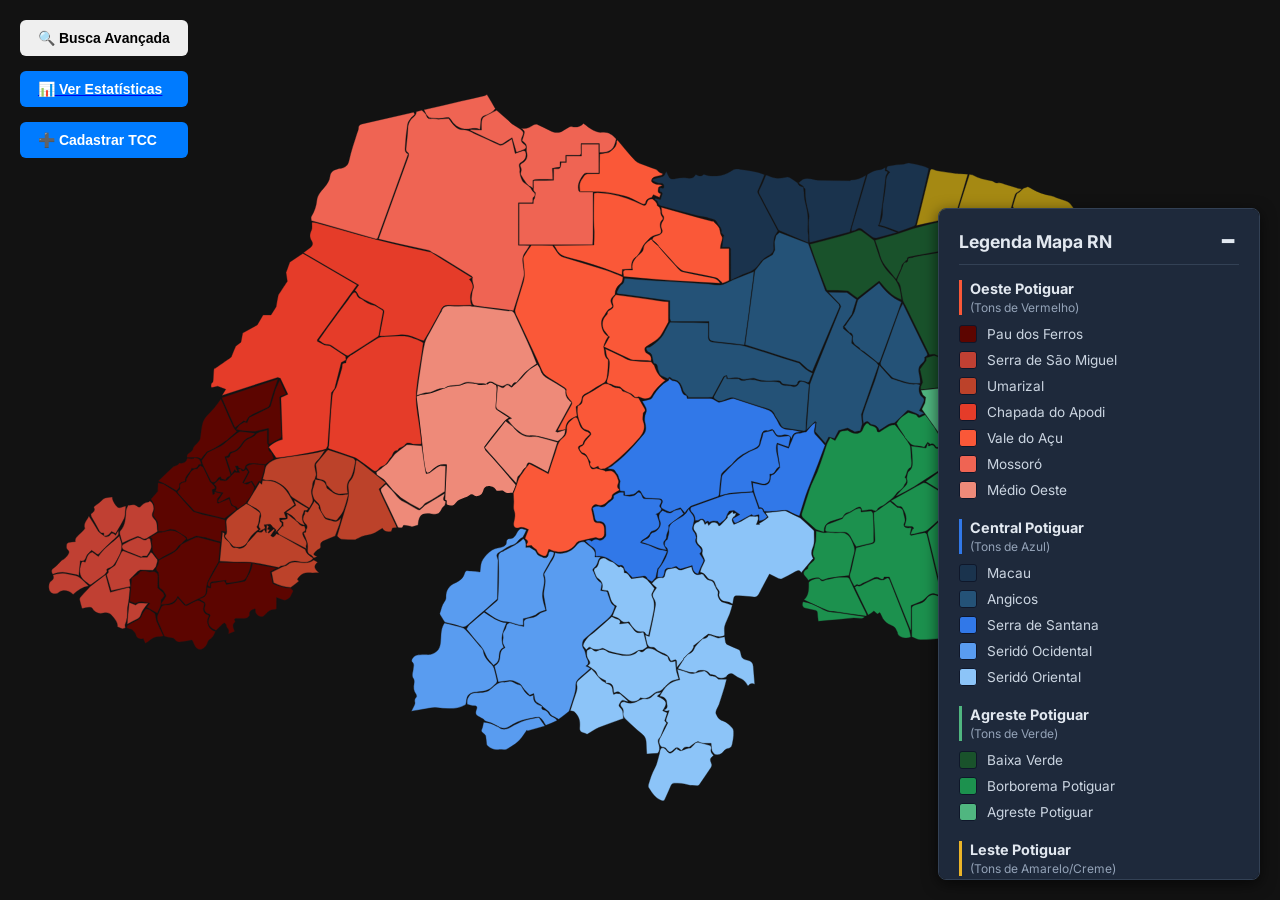
==== commit 6f9f04cf: "feat(ui): adiciona legenda regional minimizável com cores dinâmicas por mesorregião" ====
--- a/src/main/resources/static/index.html
+++ b/src/main/resources/static/index.html
@@ -531,6 +531,96 @@
               data-meso="Agreste Potiguar" data-micro="Agreste Potiguar" class="micro-agreste-potiguar"></path>
     </svg>
 
+    <!-- LEGENDA DETALHADA DO MAPA -->
+    <div id="map-legend">
+        <!-- O cabeçalho agora tem um evento de clique -->
+        <div class="legend-header" onclick="toggleLegend()" title="Clique para minimizar/expandir">
+            <h3>Legenda Mapa RN</h3>
+            <button id="btn-toggle-legend">━</button>
+        </div>
+
+        <div id="legend-content">
+            <!-- OESTE POTIGUAR -->
+            <div class="meso-section oeste">
+                <h4>Oeste Potiguar <span>(Tons de Vermelho)</span></h4>
+                <div class="legend-grid">
+                    <div class="legend-item"><span class="color-box" style="background-color: #5c0500;"></span>Pau dos
+                        Ferros
+                    </div>
+                    <div class="legend-item"><span class="color-box" style="background-color: #c04033;"></span>Serra de
+                        São Miguel
+                    </div>
+                    <div class="legend-item"><span class="color-box" style="background-color: #bc422a;"></span>Umarizal
+                    </div>
+                    <div class="legend-item"><span class="color-box" style="background-color: #e53c29;"></span>Chapada
+                        do Apodi
+                    </div>
+                    <div class="legend-item"><span class="color-box" style="background-color: #fa5838;"></span>Vale do
+                        Açu
+                    </div>
+                    <div class="legend-item"><span class="color-box" style="background-color: #ef6453;"></span>Mossoró
+                    </div>
+                    <div class="legend-item"><span class="color-box" style="background-color: #ee8a79;"></span>Médio
+                        Oeste
+                    </div>
+                </div>
+            </div>
+
+            <!-- CENTRAL POTIGUAR -->
+            <div class="meso-section central">
+                <h4>Central Potiguar <span>(Tons de Azul)</span></h4>
+                <div class="legend-grid">
+                    <div class="legend-item"><span class="color-box" style="background-color: #1a334d;"></span>Macau
+                    </div>
+                    <div class="legend-item"><span class="color-box" style="background-color: #245277;"></span>Angicos
+                    </div>
+                    <div class="legend-item"><span class="color-box" style="background-color: #3178e8;"></span>Serra de
+                        Santana
+                    </div>
+                    <div class="legend-item"><span class="color-box" style="background-color: #599cf0;"></span>Seridó
+                        Ocidental
+                    </div>
+                    <div class="legend-item"><span class="color-box" style="background-color: #8cc4f8;"></span>Seridó
+                        Oriental
+                    </div>
+                </div>
+            </div>
+
+            <!-- AGRESTE POTIGUAR -->
+            <div class="meso-section agreste">
+                <h4>Agreste Potiguar <span>(Tons de Verde)</span></h4>
+                <div class="legend-grid">
+                    <div class="legend-item"><span class="color-box" style="background-color: #19522b;"></span>Baixa
+                        Verde
+                    </div>
+                    <div class="legend-item"><span class="color-box" style="background-color: #1c914e;"></span>Borborema
+                        Potiguar
+                    </div>
+                    <div class="legend-item"><span class="color-box" style="background-color: #50b680;"></span>Agreste
+                        Potiguar
+                    </div>
+                </div>
+            </div>
+
+            <!-- LESTE POTIGUAR -->
+            <div class="meso-section leste">
+                <h4>Leste Potiguar <span>(Tons de Amarelo/Creme)</span></h4>
+                <div class="legend-grid">
+                    <div class="legend-item"><span class="color-box" style="background-color: #a58913;"></span>Litoral
+                        Nordeste
+                    </div>
+                    <div class="legend-item"><span class="color-box" style="background-color: #d9a016;"></span>Macaíba
+                    </div>
+                    <div class="legend-item"><span class="color-box" style="background-color: #ebb428;"></span>Natal
+                    </div>
+                    <div class="legend-item"><span class="color-box" style="background-color: #fceb96;"></span>Litoral
+                        Sul
+                    </div>
+                </div>
+            </div>
+        </div>
+    </div>
+
     <div id="search" style="display: none;">
         <button onclick="toggleSearch()">X</button>
         <input id="titulo" type="text" placeholder="Título">
@@ -600,6 +690,6 @@
         </form>
     </section>
 </section>
-    <script src="index.js"></script>
+<script src="index.js"></script>
 </body>
 </html>
--- a/src/main/resources/static/index.css
+++ b/src/main/resources/static/index.css
@@ -338,4 +338,130 @@
     opacity: 1;
     stroke: #ffffff;
     stroke-width: 1.5px;
+}
+
+/* ==========================================================================
+   LEGENDA DETALHADA DO MAPA
+   ========================================================================== */
+#map-legend {
+    position: fixed;
+    bottom: 20px;
+    right: 20px;
+    width: 280px;
+    max-height: 70vh; /* Se a legenda for maior que a tela, ela ganha scroll */
+    overflow-y: auto;
+    background-color: #1e293b;
+    padding: 20px;
+    border-radius: 8px;
+    box-shadow: 0 4px 15px rgba(0, 0, 0, 0.6);
+    border: 1px solid #334155;
+    color: #f8fafc;
+    z-index: 800;
+}
+
+/* Estilização da barra de rolagem dentro da legenda */
+#map-legend::-webkit-scrollbar {
+    width: 6px;
+}
+#map-legend::-webkit-scrollbar-thumb {
+    background-color: #475569;
+    border-radius: 4px;
+}
+
+.legend-header {
+    margin-bottom: 15px;
+    border-bottom: 1px solid #334155;
+    padding-bottom: 10px;
+}
+
+.legend-header h3 {
+    margin: 0;
+    font-size: 1.1rem;
+    color: #e2e8f0;
+}
+
+.meso-section {
+    margin-bottom: 20px;
+}
+
+.meso-section:last-child {
+    margin-bottom: 0;
+}
+
+/* Configuração base da barrinha lateral (sem cor definida ainda) */
+.meso-section h4 {
+    margin: 0 0 10px 0;
+    font-size: 0.9rem;
+    color: #e2e8f0;
+    border-left: 3px solid; /* Mantém a espessura de 3px, mas a cor vem das classes abaixo */
+    padding-left: 8px;
+}
+
+/* Cores dinâmicas da barrinha para cada Mesorregião */
+.meso-section.oeste h4   { border-left-color: #fa5838; } /* Vermelho */
+.meso-section.central h4 { border-left-color: #3178e8; } /* Azul */
+.meso-section.agreste h4 { border-left-color: #50b680; } /* Verde */
+.meso-section.leste h4   { border-left-color: #ebb428; } /* Amarelo */
+
+/* Estilo do subtítulo (Mantido igual) */
+.meso-section h4 span {
+    display: block;
+    font-weight: normal;
+    font-size: 0.75rem;
+    color: #94a3b8;
+    margin-top: 3px;
+}
+
+.legend-grid {
+    display: flex;
+    flex-direction: column;
+    gap: 8px;
+}
+
+.legend-item {
+    display: flex;
+    align-items: center;
+    font-size: 0.85rem;
+    color: #cbd5e1;
+}
+
+.color-box {
+    width: 16px;
+    height: 16px;
+    border-radius: 3px;
+    margin-right: 10px;
+    display: inline-block;
+    border: 1px solid #0f172a;
+    flex-shrink: 0; /* Impede que a cor amasse se o nome for grande */
+}
+
+/* Atualize a classe do header para ficar lado a lado e com o cursor de mãozinha */
+.legend-header {
+    display: flex;
+    justify-content: space-between;
+    align-items: center;
+    margin-bottom: 15px;
+    border-bottom: 1px solid #334155;
+    padding-bottom: 10px;
+    cursor: pointer; /* Mostra que é clicável */
+}
+
+/* Estilo do botãozinho de +/- */
+#btn-toggle-legend {
+    background: none;
+    border: none;
+    color: #e2e8f0;
+    font-size: 1.2rem;
+    font-weight: bold;
+    cursor: pointer;
+}
+
+/* Regra mágica: Quando a legenda ganha a classe 'minimized', esconde o conteúdo e zera a margem */
+#map-legend.minimized #legend-content {
+    display: none;
+}
+#map-legend.minimized .legend-header {
+    margin-bottom: 0;
+    border-bottom: none;
+    padding-bottom: 0;
 }
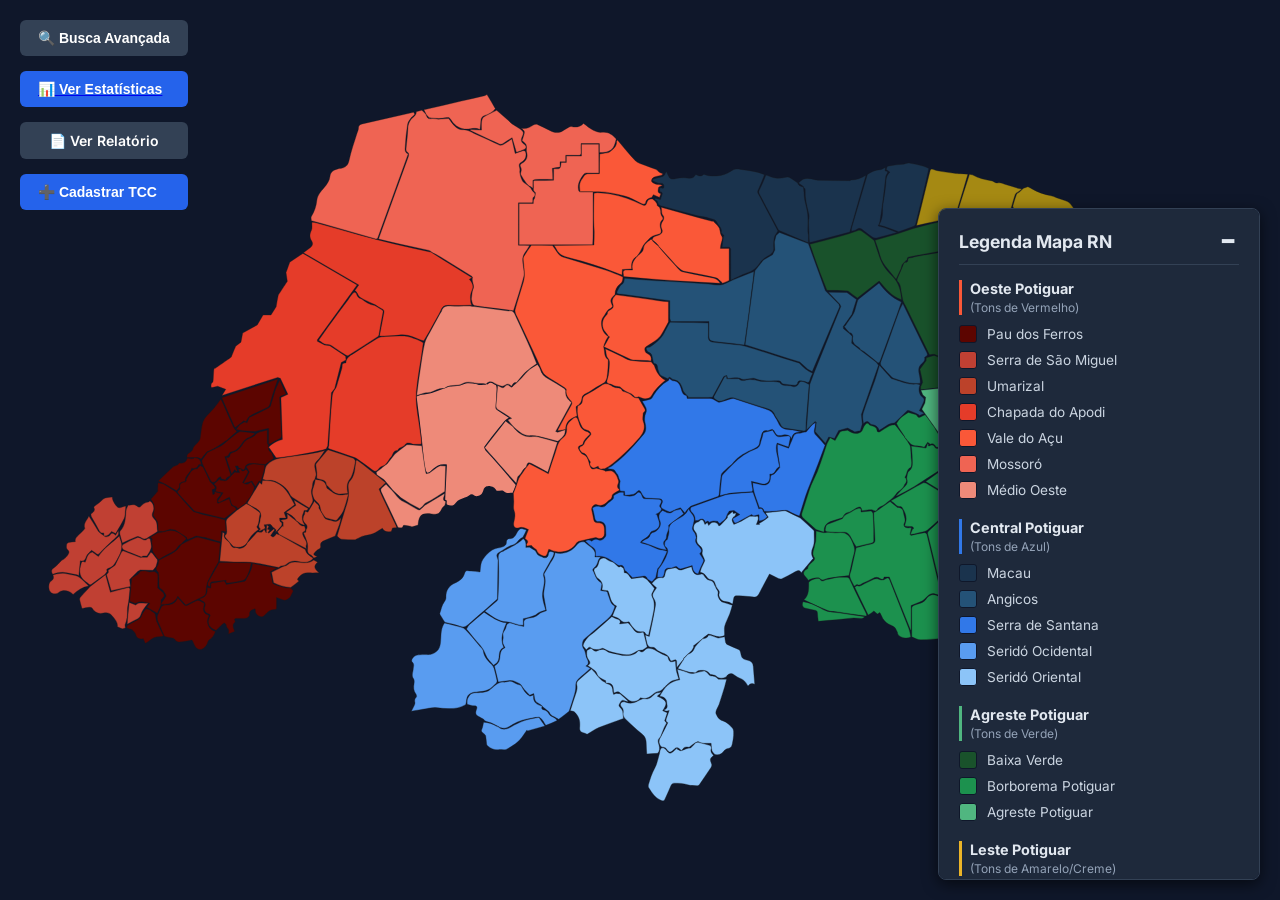
==== commit ef28d279: "feat(relatorio): adiciona geracao de relatorio de tccs por municipio com ordenação e normalização" ====
--- a/src/main/resources/static/index.html
+++ b/src/main/resources/static/index.html
@@ -19,6 +19,10 @@
             <button class="btn btn-primario">
                 📊 Ver Estatísticas
             </button>
+        </a>
+        <a href="relatorio.html" class="btn btn-secundario"
+           style="text-decoration: none; justify-content: center;">
+            📄 Ver Relatório
         </a>
         <button onclick="toggleCadastro()" class="btn btn-primario">➕ Cadastrar TCC</button>
     </div>
--- a/src/main/resources/static/index.css
+++ b/src/main/resources/static/index.css
@@ -7,8 +7,8 @@
     font-family: 'Inter', sans-serif;
     margin: 0;
     padding: 0;
-    background-color: #121212;
-    color: #e0e0e0;
+    background-color: #0f172a; /* Fundo base escuro azulado para combinar com os painéis */
+    color: #e2e8f0;
 }
 
 svg {
@@ -33,6 +33,7 @@
 
 .btn {
     width: 100%;
+    box-sizing: border-box;
     padding: 10px 18px;
     border: none;
     border-radius: 6px;
@@ -50,22 +51,92 @@
 }
 
 .btn-primario {
-    background-color: #007bff;
+    background-color: #2563eb; /* Azul padrão unificado */
     color: #ffffff;
 }
 
 .btn-primario:hover {
-    background-color: #0056b3;
-}
-
-/* ==========================================================================
-   BARRA DE BUSCA AVANÇADA (#search) E RESULTADOS (#aside)
+    background-color: #1d4ed8;
+}
+
+.btn-secundario {
+    background-color: #334155;
+    color: #ffffff;
+}
+
+.btn-secundario:hover {
+    background-color: #475569;
+}
+
+/* ==========================================================================
+   BARRA DE BUSCA AVANÇADA (#search)
    ========================================================================== */
 #search {
     display: none;
+    flex-direction: column; /* Força os itens a ficarem um embaixo do outro */
     position: relative;
     width: 100%;
-    background-color: #1e293b;
+    background-color: #1e293b; /* Padrão de painel */
+    padding: 40px 30px 30px; /* Mais espaço no topo para o botão X não encostar no texto */
+    box-shadow: 0 -5px 15px rgba(0, 0, 0, 0.6);
+    box-sizing: border-box;
+    margin-top: 20px;
+    border-top: 2px solid #334155;
+    z-index: 900;
+}
+
+/* O botão X do formulário de busca (Limpo e Transparente) */
+#search > button:first-child {
+    position: absolute;
+    top: 15px;
+    right: 20px;
+    background: transparent;
+    border: none;
+    color: #94a3b8;
+    font-size: 1.5rem;
+    padding: 0;
+    cursor: pointer;
+    transition: color 0.2s;
+}
+
+#search > button:first-child:hover {
+    background: transparent;
+    color: #ef4444;
+}
+
+/* Input Título Ocupando a primeira linha toda */
+#search input#titulo {
+    width: 100%;
+    margin-bottom: 20px;
+    height: auto;
+}
+
+/* Grid para os campos avançados */
+#advanced {
+    display: grid;
+    grid-template-columns: repeat(auto-fit, minmax(220px, 1fr));
+    gap: 15px;
+    margin-bottom: 25px;
+    width: 100%;
+}
+
+/* Área dos Botões Pesquisar e Limpar */
+#buttons {
+    display: flex;
+    justify-content: flex-end; /* Joga os botões para a direita */
+    gap: 15px;
+    width: 100%;
+}
+
+/* ==========================================================================
+   RESULTADOS (#aside)
+   ========================================================================== */
+#aside {
+    display: none;
+    position: relative;
+    width: 100%;
+    min-height: 250px;
+    background-color: #1e293b; /* Padrão de painel */
     padding: 30px;
     box-shadow: 0 -5px 15px rgba(0, 0, 0, 0.6);
     box-sizing: border-box;
@@ -74,36 +145,6 @@
     z-index: 900;
 }
 
-#search input {
-    margin-bottom: 12px;
-}
-
-#advanced {
-    display: grid;
-    grid-template-columns: repeat(auto-fit, minmax(250px, 1fr));
-    gap: 12px;
-    margin-bottom: 15px;
-}
-
-#buttons {
-    display: flex;
-    gap: 10px;
-}
-
-#aside {
-    display: none;
-    position: relative;
-    width: 100%;
-    min-height: 250px;
-    background-color: #1e293b;
-    padding: 30px;
-    box-shadow: 0 -5px 15px rgba(0, 0, 0, 0.6);
-    box-sizing: border-box;
-    margin-top: 20px;
-    border-top: 2px solid #334155;
-    z-index: 900;
-}
-
 /* Botão de Fechar do Aside */
 .btn-fechar-aside {
     position: absolute;
@@ -126,7 +167,7 @@
 
 /* Itens de TCC dentro do Aside */
 #aside .item {
-    background-color: #0f172a;
+    background-color: #0f172a; /* Contraste sutil com o painel */
     border: 1px solid #334155;
     border-radius: 8px;
     margin-bottom: 15px;
@@ -161,26 +202,29 @@
     border-radius: 4px;
     cursor: pointer;
     font-weight: 600;
+    transition: background-color 0.2s;
 }
 
 #aside .downloadBtn:hover {
     background-color: #1d4ed8;
 }
 
-/* Painel de Cadastro */
+/* ==========================================================================
+   PAINEL DE CADASTRO
+   ========================================================================== */
 .painel-flutuante {
     display: none;
     position: absolute;
     top: 20px;
     right: 20px;
     width: 420px;
-    background-color: #1e1e24;
+    background-color: #1e293b; /* Padrão de painel */
     padding: 25px;
     border-radius: 12px;
-    box-shadow: 0 10px 30px rgba(0, 0, 0, 0.5);
-    border: 1px solid #333;
+    box-shadow: 0 10px 30px rgba(0, 0, 0, 0.6);
+    border: 1px solid #334155;
     z-index: 1000;
-    color: #f1f1f1;
+    color: #f8fafc;
 }
 
 .form-header {
@@ -190,12 +234,23 @@
     margin-bottom: 20px;
 }
 
+.form-header h2 {
+    margin: 0;
+    color: #f8fafc;
+    font-size: 1.25rem;
+}
+
 .btn-fechar {
     background: none;
     border: none;
-    color: #fff;
+    color: #94a3b8;
     font-size: 1.5rem;
     cursor: pointer;
+    transition: color 0.2s;
+}
+
+.btn-fechar:hover {
+    color: #ef4444;
 }
 
 .input-group {
@@ -212,7 +267,9 @@
     flex: 1;
 }
 
-/* Estilização dos Inputs */
+/* ==========================================================================
+   ESTILIZAÇÃO UNIFICADA DE INPUTS E BOTÕES
+   ========================================================================== */
 input[type="text"],
 input[type="email"],
 input[type="datetime-local"],
@@ -220,51 +277,71 @@
 input[list] {
     width: 100% !important;
     padding: 12px;
-    border: 1px solid #444;
+    border: 1px solid #334155;
     border-radius: 6px;
-    background-color: #2b2d36;
-    color: #fff;
+    background-color: #0f172a; /* Contraste escuro padrão */
+    color: #e2e8f0;
     box-sizing: border-box;
     font-size: 0.9rem;
+    transition: all 0.2s;
+}
+
+input::placeholder {
+    color: #94a3b8;
 }
 
 input:focus {
     outline: none;
-    border-color: #007bff;
-    box-shadow: 0 0 0 2px rgba(0, 123, 255, 0.25);
-}
-
-.btn-enviar {
+    border-color: #2563eb;
+    box-shadow: 0 0 0 2px rgba(37, 99, 235, 0.25);
+}
+
+.btn-enviar, #searchBtn {
     width: 100%;
     padding: 14px;
-    background-color: #007bff;
+    background-color: #2563eb;
     color: white;
     border: none;
     border-radius: 6px;
     font-weight: bold;
     cursor: pointer;
     margin-top: 10px;
+    transition: background-color 0.2s;
+}
+
+.btn-enviar:hover, #searchBtn:hover {
+    background-color: #1d4ed8;
+}
+
+/* Ajuste específico para os botões do painel de busca */
+#searchBtn, #clear {
+    width: auto;
+    min-width: 140px;
+    margin-top: 0;
 }
 
 /* Estilo específico para o botão de limpar */
-.btn-limpar {
-    width: 100%;
+.btn-limpar, #clear {
     padding: 12px;
     background-color: transparent;
-    color: #888;
-    border: 1px solid #444;
+    color: #94a3b8;
+    border: 1px solid #334155;
     border-radius: 6px;
     font-size: 0.9rem;
     font-weight: 600;
     cursor: pointer;
+    transition: all 0.2s;
+}
+
+.btn-limpar {
+    width: 100%;
     margin-top: 10px;
-    transition: all 0.2s;
-}
-
-.btn-limpar:hover {
-    background-color: #2b2d36;
-    color: #ff4c4c;
-    border-color: #ff4c4c;
+}
+
+.btn-limpar:hover, #clear:hover {
+    background-color: #0f172a;
+    color: #ef4444;
+    border-color: #ef4444;
 }
 
 /* ==========================================================================
@@ -284,12 +361,13 @@
     display: none;
     position: fixed;
     z-index: 2000;
-    background-color: #1e293b;
+    background-color: #1e293b; /* Padrão de painel */
     color: #f8fafc;
     padding: 6px 12px;
     border-radius: 4px;
-    border: 1px solid #475569;
+    border: 1px solid #334155;
     pointer-events: none;
+    box-shadow: 0 4px 10px rgba(0,0,0,0.5);
 }
 
 path {
@@ -348,9 +426,9 @@
     bottom: 20px;
     right: 20px;
     width: 280px;
-    max-height: 70vh; /* Se a legenda for maior que a tela, ela ganha scroll */
+    max-height: 70vh;
     overflow-y: auto;
-    background-color: #1e293b;
+    background-color: #1e293b; /* Padrão de painel */
     padding: 20px;
     border-radius: 8px;
     box-shadow: 0 4px 15px rgba(0, 0, 0, 0.6);
@@ -359,7 +437,6 @@
     z-index: 800;
 }
 
-/* Estilização da barra de rolagem dentro da legenda */
 #map-legend::-webkit-scrollbar {
     width: 6px;
 }
@@ -369,9 +446,13 @@
 }
 
 .legend-header {
+    display: flex;
+    justify-content: space-between;
+    align-items: center;
     margin-bottom: 15px;
     border-bottom: 1px solid #334155;
     padding-bottom: 10px;
+    cursor: pointer;
 }
 
 .legend-header h3 {
@@ -380,6 +461,15 @@
     color: #e2e8f0;
 }
 
+#btn-toggle-legend {
+    background: none;
+    border: none;
+    color: #e2e8f0;
+    font-size: 1.2rem;
+    font-weight: bold;
+    cursor: pointer;
+}
+
 .meso-section {
     margin-bottom: 20px;
 }
@@ -388,22 +478,19 @@
     margin-bottom: 0;
 }
 
-/* Configuração base da barrinha lateral (sem cor definida ainda) */
 .meso-section h4 {
     margin: 0 0 10px 0;
     font-size: 0.9rem;
     color: #e2e8f0;
-    border-left: 3px solid; /* Mantém a espessura de 3px, mas a cor vem das classes abaixo */
+    border-left: 3px solid;
     padding-left: 8px;
 }
 
-/* Cores dinâmicas da barrinha para cada Mesorregião */
-.meso-section.oeste h4   { border-left-color: #fa5838; } /* Vermelho */
-.meso-section.central h4 { border-left-color: #3178e8; } /* Azul */
-.meso-section.agreste h4 { border-left-color: #50b680; } /* Verde */
-.meso-section.leste h4   { border-left-color: #ebb428; } /* Amarelo */
-
-/* Estilo do subtítulo (Mantido igual) */
+.meso-section.oeste h4   { border-left-color: #fa5838; }
+.meso-section.central h4 { border-left-color: #3178e8; }
+.meso-section.agreste h4 { border-left-color: #50b680; }
+.meso-section.leste h4   { border-left-color: #ebb428; }
+
 .meso-section h4 span {
     display: block;
     font-weight: normal;
@@ -432,31 +519,10 @@
     margin-right: 10px;
     display: inline-block;
     border: 1px solid #0f172a;
-    flex-shrink: 0; /* Impede que a cor amasse se o nome for grande */
-}
-
-/* Atualize a classe do header para ficar lado a lado e com o cursor de mãozinha */
-.legend-header {
-    display: flex;
-    justify-content: space-between;
-    align-items: center;
-    margin-bottom: 15px;
-    border-bottom: 1px solid #334155;
-    padding-bottom: 10px;
-    cursor: pointer; /* Mostra que é clicável */
-}
-
-/* Estilo do botãozinho de +/- */
-#btn-toggle-legend {
-    background: none;
-    border: none;
-    color: #e2e8f0;
-    font-size: 1.2rem;
-    font-weight: bold;
-    cursor: pointer;
-}
-
-/* Regra mágica: Quando a legenda ganha a classe 'minimized', esconde o conteúdo e zera a margem */
+    flex-shrink: 0;
+}
+
+/* Regra de minimização da legenda */
 #map-legend.minimized #legend-content {
     display: none;
 }
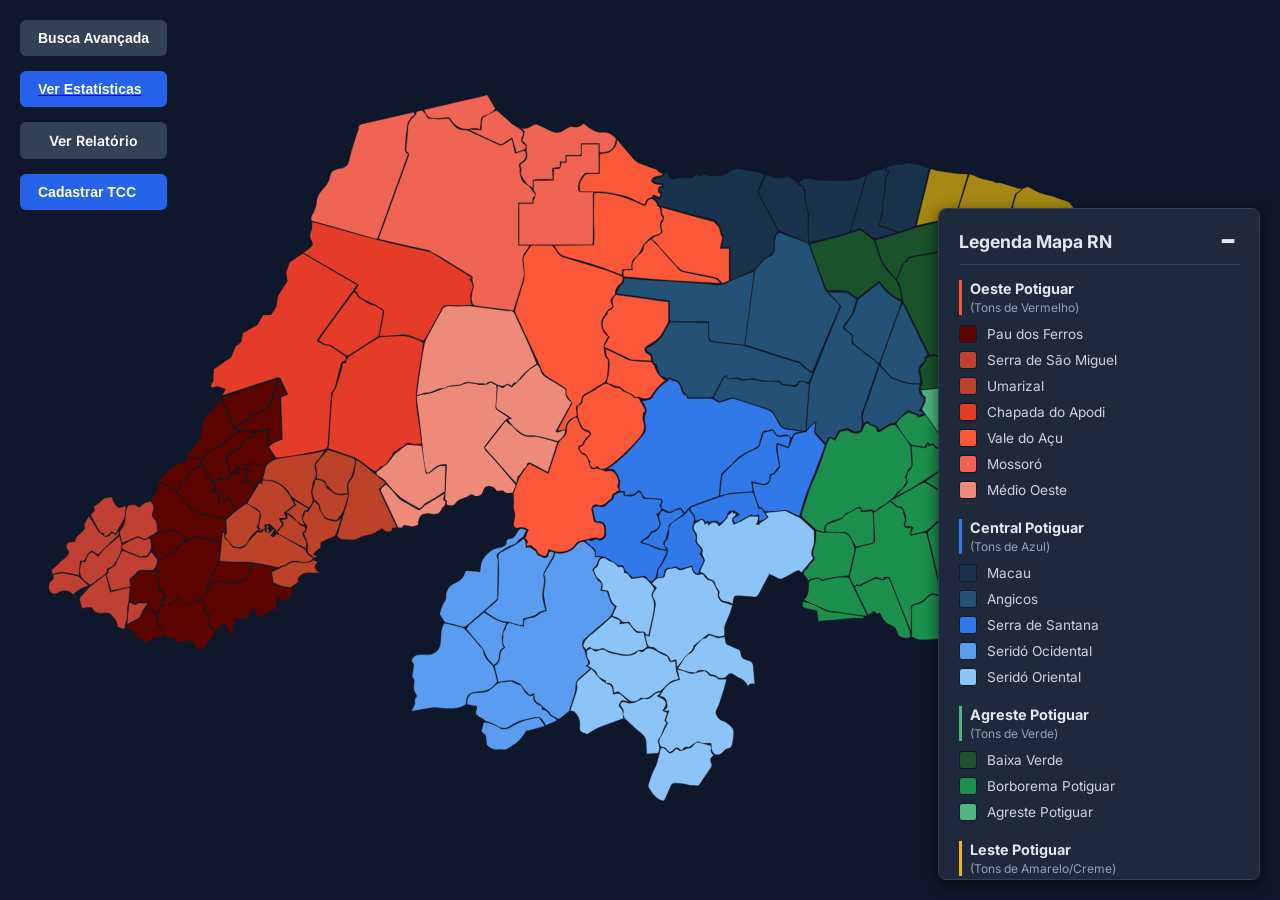
==== commit b5367c08: "feat: integra notificações SMTP Gmail, refatora painel, adiciona modal de rejeição e aviso de spam" ====
--- a/src/main/resources/static/index.html
+++ b/src/main/resources/static/index.html
@@ -12,19 +12,13 @@
 
 <section>
     <div class="controles-topo">
-        <button onclick="toggleSearch()" class="btn btn-secundario">
-            🔍 Busca Avançada
-        </button>
+        <button onclick="toggleSearch()" class="btn btn-secundario">Busca Avançada</button>
         <a href="stats.html" class="nav-button">
-            <button class="btn btn-primario">
-                📊 Ver Estatísticas
-            </button>
+            <button class="btn btn-primario">Ver Estatísticas</button>
         </a>
         <a href="relatorio.html" class="btn btn-secundario"
-           style="text-decoration: none; justify-content: center;">
-            📄 Ver Relatório
-        </a>
-        <button onclick="toggleCadastro()" class="btn btn-primario">➕ Cadastrar TCC</button>
+           style="text-decoration: none; justify-content: center;">Ver Relatório</a>
+        <button onclick="toggleCadastro()" class="btn btn-primario">Cadastrar TCC</button>
     </div>
     <?xml version="1.0" encoding="utf-8"?>
     <div id="popup"></div>
@@ -665,7 +659,7 @@
 
             <div class="input-row">
                 <div class="input-group"><input type="datetime-local" name="dataDefesa"></div>
-                <div class="input-group"><input type="email" name="email" placeholder="E-mail"></div>
+                <div class="input-group"><input type="email" name="email" placeholder="E-mail Discente"></div>
             </div>
 
             <div class="input-row">
@@ -673,20 +667,56 @@
                 <div class="input-group"><input type="text" name="examinador2" placeholder="Examinador 2"></div>
             </div>
 
-            <div class="input-group">
-                <input list="lista-municipios-rn" id="municipio-cadastro" name="municipio"
-                       placeholder="Digite o Município..." autocomplete="off" required>
-                <datalist id="lista-municipios-rn"></datalist>
-            </div>
-
-            <div class="input-row">
-                <div class="input-group"><input type="text" name="mesorregiao" placeholder="Mesorregião"></div>
-                <div class="input-group"><input type="text" name="microrregiao" placeholder="Microrregião"></div>
-            </div>
-
-            <div class="input-group file-group">
+            <!-- Município (Busca com seleção por checkbox opcional) -->
+            <div class="input-group" style="position: relative;">
+                <label style="font-size: 0.85rem; color: #94a3b8; display: block; margin-bottom: 5px;">Município (Opcional)</label>
+                <input type="text" id="busca-municipio" placeholder="Digite para buscar o município..." autocomplete="off">
+                <input type="hidden" name="municipio" id="input-municipio-selecionado">
+
+                <!-- Caixa flutuante com as opções de checkbox -->
+                <div id="lista-checkbox-municipios" style="display: none; max-height: 150px; overflow-y: auto; background-color: #0f172a; border: 1px solid #334155; border-radius: 6px; margin-top: 5px; padding: 5px; position: absolute; width: 100%; z-index: 10;">
+                    <!-- Preenchido dinamicamente pelo JS -->
+                </div>
+            </div>
+
+            <!-- Mesorregião (Obrigatório - Seleção por rádio) -->
+            <div class="input-group" style="background-color: #0f172a; padding: 12px; border-radius: 6px; border: 1px solid #334155;">
+                <label style="font-size: 0.85rem; color: #94a3b8; display: block; margin-bottom: 8px;">Mesorregião *</label>
+                <div style="display: flex; flex-direction: column; gap: 6px;">
+                    <label style="font-size: 0.9rem; color: #e2e8f0; display: flex; align-items: center; gap: 8px; cursor: pointer;">
+                        <input type="radio" name="mesorregiao" value="Oeste Potiguar" required> Oeste Potiguar
+                    </label>
+                    <label style="font-size: 0.9rem; color: #e2e8f0; display: flex; align-items: center; gap: 8px; cursor: pointer;">
+                        <input type="radio" name="mesorregiao" value="Central Potiguar"> Central Potiguar
+                    </label>
+                    <label style="font-size: 0.9rem; color: #e2e8f0; display: flex; align-items: center; gap: 8px; cursor: pointer;">
+                        <input type="radio" name="mesorregiao" value="Agreste Potiguar"> Agreste Potiguar
+                    </label>
+                    <label style="font-size: 0.9rem; color: #e2e8f0; display: flex; align-items: center; gap: 8px; cursor: pointer;">
+                        <input type="radio" name="mesorregiao" value="Leste Potiguar"> Leste Potiguar
+                    </label>
+                </div>
+            </div>
+
+            <!-- Microrregião (Busca com seleção por checkbox obrigatório) -->
+            <div class="input-group" style="position: relative; margin-top: 15px;">
+                <label style="font-size: 0.85rem; color: #94a3b8; display: block; margin-bottom: 5px;">Microrregião *</label>
+                <input type="text" id="busca-microrregiao" placeholder="Digite para buscar a microrregião..." autocomplete="off" required>
+                <input type="hidden" name="microrregiao" id="input-microrregiao-selecionado" required>
+
+                <!-- Caixa flutuante com as opções de checkbox -->
+                <div id="lista-checkbox-microrregioes" style="display: none; max-height: 150px; overflow-y: auto; background-color: #0f172a; border: 1px solid #334155; border-radius: 6px; margin-top: 5px; padding: 5px; position: absolute; width: 100%; z-index: 10;">
+                    <!-- Preenchido dinamicamente pelo JS -->
+                </div>
+            </div>
+
+            <div class="input-group file-group" style="margin-top: 15px;">
                 <label>Arquivo PDF:</label>
                 <input type="file" name="file" accept="application/pdf">
+            </div>
+
+            <div class="input-group" style="margin-top: 15px;">
+                <input type="email" name="emailContato" placeholder="E-mail para Contato / Notificações" required>
             </div>
 
             <button type="submit" class="btn-enviar">Cadastrar TCC</button>
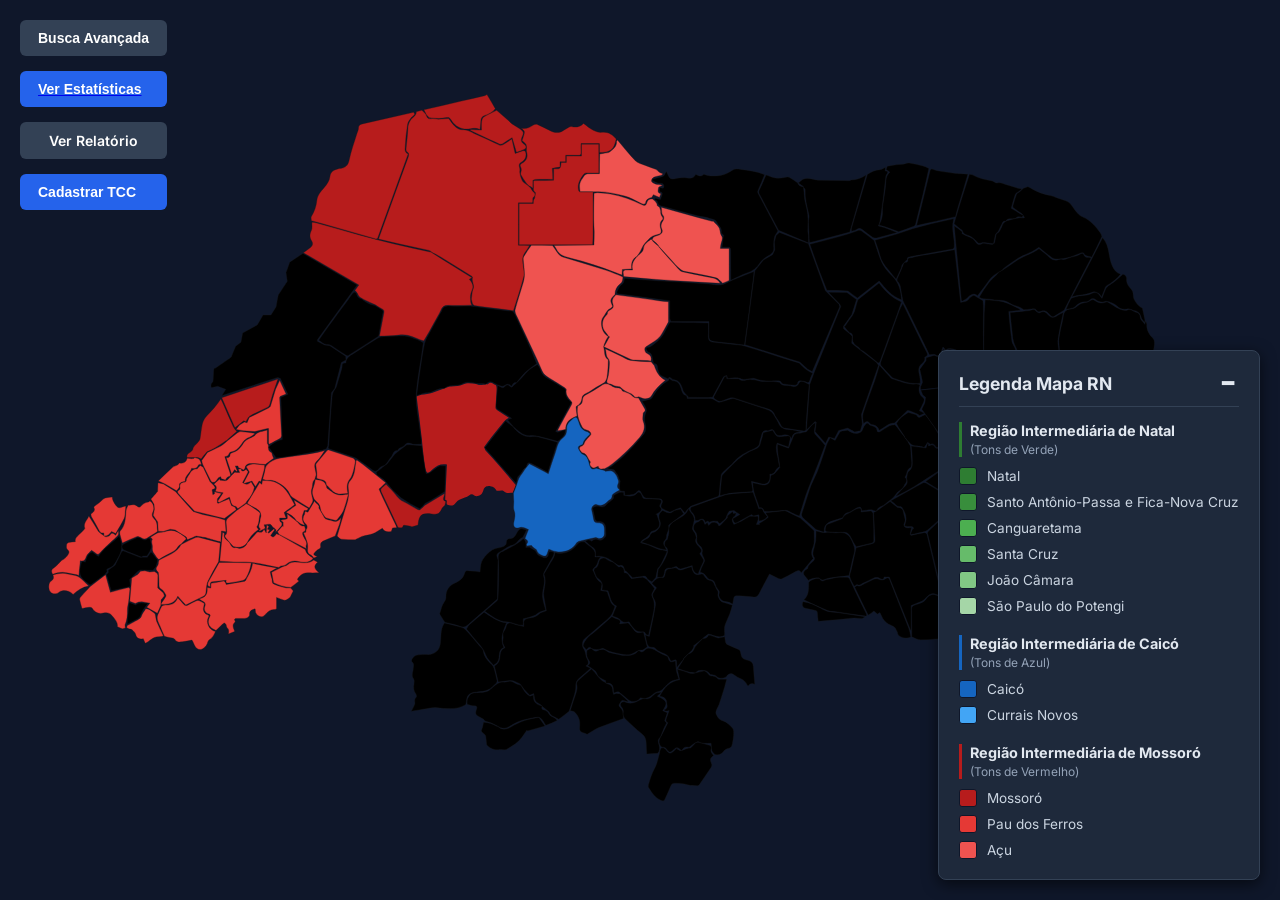
==== commit 9bd4af78: "fix: Corrijindo frontend para as novas regiões, mapa SVG iniciado" ====
--- a/src/main/resources/static/index.html
+++ b/src/main/resources/static/index.html
@@ -25,127 +25,168 @@
 
     <svg version="1.1" id="Layer_1" xmlns="http://www.w3.org/2000/svg" x="0px" y="0px"
          viewBox="0 0 2000 1242" enable-background="new 0 0 2000 1242">
-        <path id="Areia Branca" class="micro-mossoro" data-meso="Oeste Potiguar" data-micro="Mossoró"
+        <path id="Areia Branca" data-regiao-imediata="Mossoró" data-regiao-intermediaria="Mossoró" class="micro-mossoro"
               onmouseover="showName(this)" onmouseleave="hideName()"
               d=" M822.210388,119.965645 C829.717346,122.292282 835.756592,119.157166 841.832581,115.196495 C843.601379,114.043510 846.861145,113.778183 848.827454,114.587723 C854.978821,117.120224 860.933655,120.186104 866.787720,123.370560 C874.059021,127.325996 881.207825,129.042068 888.719543,124.060196 C891.713928,122.074295 894.807739,120.219864 897.968018,118.512321 C899.146179,117.875732 900.778198,117.296844 901.972351,117.600273 C909.142456,119.422234 915.515137,118.361191 920.911377,112.636185 C926.162231,116.407181 930.846252,120.607895 936.259766,123.388054 C940.417664,125.523361 945.656372,127.250908 950.129883,126.727455 C959.942200,125.579285 966.363770,130.178879 972.588989,137.271378 C971.367615,141.948425 970.515381,146.550064 968.147217,150.156265 C963.021240,157.962402 954.587952,158.815201 946.061768,158.497925 C946.011536,153.454971 946.011536,148.873840 946.011536,144.405823 C935.924744,144.405823 926.560608,144.405823 917.005127,144.405823 C917.005127,149.282944 916.806458,153.774063 917.066040,158.238541 C917.286438,162.029022 915.776306,163.178619 912.137573,163.046738 C905.888611,162.820236 899.625549,162.984100 892.854370,162.984100 C892.854370,166.638504 892.854370,169.704712 892.854370,173.232239 C889.600159,173.232239 886.867432,173.232239 883.850220,173.232239 C883.850220,176.336624 883.850220,178.948090 883.850220,181.623077 C879.767822,182.290985 875.976929,182.911209 871.702454,183.610550 C872.121704,189.537491 872.525940,195.253143 872.468811,200.989487 C863.183105,200.995895 854.358337,200.934845 845.534851,201.013718 C844.073792,201.026779 842.618164,201.651428 841.101807,202.451004 C841.043640,206.789032 841.043640,210.669495 841.043640,215.041931 C839.717407,214.070602 838.966248,213.520477 838.038025,212.626099 C836.556152,211.849777 835.251465,211.417725 833.974487,211.007538 C834.002258,211.029404 834.044922,211.085648 834.329407,210.789474 C833.306274,209.307938 831.729980,208.311279 830.740784,206.902359 C827.593506,202.419785 824.317017,197.960800 821.846436,193.107834 C821.017944,191.480286 822.664185,188.709030 822.790100,186.438980 C822.875671,184.897293 822.647217,183.117889 821.920227,181.796295 C820.301331,178.853561 820.765808,177.284027 823.850098,175.564346 C831.551086,171.270676 833.474731,165.547333 831.017151,157.096603 C830.526123,155.408127 831.140015,153.427429 830.997253,151.600769 C830.839783,149.584671 830.958374,147.224670 829.946045,145.674393 C828.483582,143.434753 826.111450,141.789124 823.935303,139.706085 C824.563293,137.812164 825.284607,135.692368 825.969604,133.560913 C828.666443,125.168991 828.662231,125.167633 822.210388,119.965645 z"></path>
-        <path id="Porto do Mangue" class="micro-vale-do-acu" data-meso="Oeste Potiguar" data-micro="Vale do Açu"
+
+        <path id="Porto do Mangue" data-regiao-imediata="Açu" data-regiao-intermediaria="Mossoró" class="micro-acu"
               onmouseover="showName(this)" onmouseleave="hideName()"
               d=" M1045.602539,191.782410 C1045.676392,192.431854 1045.556519,193.720062 1045.062500,193.884430 C1042.450928,194.753464 1039.757324,195.392639 1037.069214,196.011383 C1032.962280,196.956696 1028.822754,198.152283 1028.227051,203.059067 C1027.904541,205.715729 1034.318726,208.866257 1038.969482,209.077942 C1041.250610,209.181793 1043.504150,209.890732 1045.565430,210.286499 C1042.959839,211.796234 1039.420654,212.807373 1039.307495,214.115173 C1039.013794,217.505280 1036.686646,222.425034 1043.047119,223.553329 C1042.335571,225.423859 1041.710083,227.068253 1040.811401,229.430649 C1037.835449,228.094269 1035.146851,226.886978 1031.144653,225.089767 C1030.848633,225.646515 1029.952881,227.331024 1028.686646,229.557617 C1023.015747,230.649445 1019.424377,232.945618 1018.845886,238.783539 C1018.789124,239.356064 1016.709412,240.231140 1015.687744,240.091888 C1013.983215,239.859573 1012.340576,238.996384 1010.731873,238.266586 C1002.517578,234.540161 994.652832,229.438980 986.049133,227.305954 C970.119934,223.356781 954.003601,219.158249 936.958923,220.702576 C929.598633,220.351273 922.513855,220.351273 915.566895,220.351273 C913.913818,208.096115 914.215454,206.519363 922.033569,195.387421 C923.202759,193.722717 925.803955,192.288330 927.837524,192.150925 C934.039062,191.731979 940.286926,191.998917 946.130310,191.998917 C946.130310,181.263229 946.130310,171.135880 946.534058,160.969894 C948.679932,160.610657 950.427490,160.317108 952.162903,159.963760 C955.733826,159.236679 960.175903,159.552719 962.681763,157.506943 C967.825500,153.307678 973.729980,148.947372 973.143311,140.834778 C973.098511,140.215637 974.045471,139.524765 974.531372,138.867264 C983.855347,149.870514 992.695496,161.346649 1002.752197,171.633499 C1006.530945,175.498749 1013.077332,176.741394 1018.464111,178.928085 C1023.901245,181.135239 1029.561890,182.810471 1034.926147,185.169815 C1037.093018,186.122849 1038.631714,188.418503 1040.649536,189.826309 C1042.002563,190.770386 1043.695312,191.227570 1045.602539,191.782410 z"></path>
-        <path id="Tibau" class="micro-mossoro" data-meso="Oeste Potiguar" data-micro="Mossoró"
+
+        <path id="Tibau" data-regiao-imediata="Mossoró" data-regiao-intermediaria="Mossoró" class="micro-mossoro"
               onmouseover="showName(this)" onmouseleave="hideName()"
               d=" M668.959534,91.231567 C688.732544,86.612610 708.502075,81.978874 728.279785,77.380188 C740.459961,74.548042 752.658508,71.793930 764.830811,68.928650 C766.041077,68.643753 767.126282,67.827522 768.620544,67.157471 C773.136536,74.304680 777.301453,81.552315 781.727417,89.356339 C777.454346,94.968567 771.677856,98.017563 765.315735,100.016678 C760.969116,101.382500 759.072754,104.131554 758.968994,108.713791 C758.869751,113.095779 758.102356,117.462624 757.571533,122.362900 C749.384644,117.843498 741.190430,122.668869 732.755798,121.417450 C722.487976,119.894051 716.294312,114.263283 711.567566,106.570114 C709.484558,103.179871 708.133911,102.799843 704.848267,103.465813 C700.879700,104.270210 696.782410,104.827751 692.744690,104.804893 C687.658936,104.776123 682.577148,104.052292 677.348145,103.616203 C675.916809,102.119675 673.923279,100.035378 671.953613,97.974777 C671.977417,97.998474 672.014648,98.054390 672.301758,97.760818 C671.379089,95.388680 670.169312,93.310120 668.959534,91.231567 z"></path>
-        <path onmouseleave="hideName()" onmouseover="showName(this)" id="Grossos"
+
+        <path onmouseleave="hideName()" onmouseover="showName(this)" id="Grossos" data-regiao-imediata="Mossoró" data-regiao-intermediaria="Mossoró"
               d=" M783.890442,92.043442 C790.199707,97.460564 796.531067,102.852287 802.804749,108.310371 C804.679443,109.941422 806.223083,111.993408 808.220581,113.433479 C811.081726,115.496193 814.220276,117.174171 817.738647,119.400497 C826.916443,125.572746 827.494263,125.818161 823.817566,134.475128 C821.335144,140.320023 823.614868,143.133743 827.790955,145.999878 C830.807678,148.070297 831.087097,151.773117 827.874329,153.385300 C823.680603,155.489746 819.063843,156.751251 815.036926,158.226059 C812.696655,150.304657 810.599854,143.207596 808.237976,135.213211 C803.608398,138.132202 799.033203,140.739349 794.785339,143.800766 C792.290527,145.598816 790.235718,146.238235 787.328186,144.775635 C782.450134,142.321762 777.347717,140.318634 772.398560,138.000214 C762.367310,133.301025 752.375366,128.517807 742.367249,123.769226 C742.458496,123.322350 742.549744,122.875481 742.640991,122.428604 C748.296631,122.684830 753.952271,122.941048 759.950562,123.212799 C759.950562,119.221687 759.553650,114.556786 760.101624,110.005630 C760.422302,107.342094 761.550537,103.717926 763.528625,102.505928 C770.016968,98.530540 777.060364,95.461082 783.890442,92.043442 z"
-              data-meso="Oeste Potiguar" data-micro="Mossoró" class="micro-mossoro"></path>
-        <path onmouseleave="hideName()" onmouseover="showName(this)" id="Mossoró"
+              class="micro-mossoro"></path>
+
+        <path onmouseleave="hideName()" onmouseover="showName(this)" id="Mossoró" data-regiao-imediata="Mossoró" data-regiao-intermediaria="Mossoró"
               d=" M671.953613,97.974770 C675.092407,105.761627 675.081360,105.602226 683.144409,105.044075 C686.016724,104.845238 688.964111,105.954666 691.864441,105.890327 C697.391785,105.767715 702.909912,105.230545 708.060791,104.890022 C711.397461,109.145248 714.267822,113.959908 718.259277,117.516350 C721.238892,120.171257 725.777710,122.869331 729.427307,122.625984 C738.545837,122.017960 745.206299,127.389259 752.691895,130.479141 C764.753052,135.457672 776.337708,141.581558 788.266113,146.902100 C789.862610,147.614227 792.598877,147.013504 794.272156,146.070816 C798.717285,143.566437 802.869690,140.542572 807.857788,137.250656 C809.676575,145.245682 811.314880,152.447342 813.054565,160.094574 C816.565735,158.873810 820.485901,157.471649 824.432983,156.149490 C828.417725,154.814697 829.632141,156.042450 830.112000,160.351929 C830.856262,167.036484 827.773438,171.176178 822.292480,174.270905 C819.292297,175.964874 818.906250,178.652481 819.884216,181.883331 C820.462708,183.794403 820.810181,186.014023 820.426453,187.927429 C819.656067,191.768631 823.548279,203.679382 826.744263,205.986404 C828.964783,207.589294 831.173767,209.208130 833.716431,210.952759 C834.044922,211.085648 834.002258,211.029404 834.065979,211.316711 C835.108459,212.356018 836.087219,213.108017 837.379333,214.030792 C839.119202,216.442947 840.045593,219.515427 842.083069,220.741455 C845.619934,222.869675 844.206970,227.497177 843.754456,227.718430 C839.065369,230.011368 841.983521,234.445023 840.414734,238.028275 C833.192871,238.028275 825.810669,238.028275 818.270996,238.028275 C818.270996,260.553589 818.270996,282.548523 818.270996,304.958710 C824.309937,304.958710 830.083069,304.958710 835.823486,305.307190 C833.439087,309.310150 831.295227,313.120880 828.690735,316.585358 C823.870178,322.997833 824.706421,329.901398 825.848877,337.162445 C826.762329,342.968231 828.155029,349.336029 826.714233,354.757965 C821.962341,372.639801 816.020630,390.205444 810.380310,408.393860 C807.843628,407.974579 805.460632,407.580688 802.639160,407.122559 C790.894714,405.689270 779.582214,404.370819 768.285156,402.931610 C761.850647,402.111847 755.441284,401.094940 748.703491,400.094421 C747.541748,399.425446 746.697083,398.828918 745.897339,397.866943 C745.294922,395.150238 744.462463,392.829407 744.068848,390.436432 C743.829224,388.979767 744.237732,387.408722 744.405273,385.894562 C744.688110,383.338501 744.887878,380.763885 745.360107,378.241516 C745.670837,376.581360 746.373108,374.990234 746.943665,373.383728 C749.102844,367.303864 743.638794,361.693268 745.801392,355.549957 C745.959778,355.100037 744.653931,353.890991 743.819397,353.371216 C727.259583,343.057251 710.714600,332.717621 694.052002,322.571442 C689.891907,320.038239 685.332458,318.160919 680.974548,315.994843 C680.992554,316.007538 681.023438,316.038940 681.189819,315.662720 C679.990906,314.529205 678.708740,313.395630 677.247437,313.072540 C661.803711,309.657745 646.317505,306.434998 630.871582,303.029846 C619.561157,300.536346 608.293213,297.850006 597.346924,295.051880 C597.958618,293.930969 598.181946,292.990540 598.507874,292.087097 C607.172791,268.065063 615.822876,244.037628 624.530029,220.030884 C631.211487,201.609100 638.028442,183.236008 644.589539,164.771774 C645.208191,163.030701 645.071106,159.448181 644.180054,159.019989 C640.613220,157.306076 640.706055,154.542099 640.976440,151.571548 C641.923340,141.168701 643.443420,130.788193 643.754639,120.369583 C643.916748,114.942268 645.644958,110.981842 648.573181,106.600487 C651.333740,102.470146 657.412048,100.475166 656.957520,94.231026 C659.671997,93.470840 662.386414,92.710670 665.857788,91.963272 C668.414734,94.002167 670.214661,96.028275 672.014648,98.054382 C672.014648,98.054390 671.977417,97.998474 671.953613,97.974770 z"
-              data-meso="Oeste Potiguar" data-micro="Mossoró" class="micro-mossoro"></path>
-        <path onmouseleave="hideName()" onmouseover="showName(this)" id="Assú"
-              d=" M983.162354,354.911102 C982.959167,359.436462 982.626465,363.067749 978.081787,366.602539 C973.912170,369.845703 970.457581,375.573364 970.658813,382.609741 C962.626953,390.606812 962.449646,391.550232 967.011841,401.334259 C966.028931,402.374481 965.204651,403.981628 963.955811,404.445221 C957.525391,406.832275 956.228088,413.634369 952.241333,418.086334 C949.958313,420.635742 949.047424,425.339203 949.233032,428.985687 C949.647644,437.132202 952.554199,444.447968 960.003662,449.034119 C959.993652,449.013977 959.964172,448.979950 959.889099,449.328247 C958.600952,451.561920 957.014038,453.309082 956.255005,455.362305 C954.814758,459.258606 952.080322,463.851562 953.072021,467.215057 C954.864075,473.293701 952.990967,480.999359 959.681702,485.404633 C960.269043,485.791321 960.045166,487.599854 959.991516,488.738281 C959.713562,494.644440 959.802246,500.612549 958.928406,506.433746 C958.000366,512.616028 958.432129,519.493530 951.346436,523.281555 C944.260925,527.069519 937.382446,531.306152 930.716675,535.796631 C926.217346,538.827698 919.170166,539.944763 918.499146,546.364380 C917.946716,551.649231 915.757996,555.046692 911.966980,558.000793 C911.988647,557.986328 912.026672,557.950500 911.630005,557.982056 C910.490723,558.746277 909.062195,559.533569 909.115417,560.203003 C909.495056,564.974731 910.177063,569.722473 910.761536,574.467285 C897.599243,579.149963 893.020264,585.142639 892.724976,595.820801 C888.339722,596.564392 884.385681,597.152039 880.239441,597.768250 C880.312683,597.517822 880.441711,596.418823 880.928467,595.511841 C887.522827,583.225708 894.010010,570.877014 900.903687,558.759888 C902.735718,555.539917 903.828674,553.385925 900.825745,550.199585 C896.350220,545.450806 892.046997,540.397278 893.782043,532.888672 C893.972839,532.062866 892.471130,530.474731 891.402466,529.788025 C883.241577,524.544312 875.052002,519.339539 866.749023,514.325073 C862.154358,511.550171 857.960449,508.937592 855.668762,503.437347 C850.436646,490.880219 844.506104,478.611298 838.754822,466.273987 C831.151123,449.962860 823.358826,433.738892 815.860352,417.379913 C814.333496,414.048767 812.194458,409.879333 812.999512,406.790039 C816.657288,392.754303 821.418152,379.010345 825.448608,365.065033 C826.789062,360.427460 827.807922,355.497498 827.775391,350.709351 C827.726562,343.544800 826.559326,336.392090 825.999268,329.224060 C825.846130,327.263672 825.488953,324.869293 826.381409,323.355682 C830.073242,317.093964 834.208435,311.093689 838.633850,304.999756 C850.030701,305.023041 860.974548,305.043945 872.027588,305.392273 C874.470459,308.999329 877.006531,312.156372 879.085510,315.590149 C881.580688,319.711639 884.825989,322.491364 889.514404,323.903809 C911.981567,330.672272 934.471497,337.378784 956.812744,344.545441 C965.781433,347.422424 974.389954,351.422272 983.162354,354.911102 z"
-              data-meso="Oeste Potiguar" data-micro="Vale do Açu" class="micro-vale-do-acu"></path>
-        <path onmouseleave="hideName()" onmouseover="showName(this)" id="Campo Grande"
+              class="micro-mossoro"></path>
+
+
+        <path id="Assú" data-regiao-imediata="Açu" data-regiao-intermediaria="Mossoró" class="micro-acu"
+              onmouseover="showName(this)" onmouseleave="hideName()"
+              d=" M983.162354,354.911102 C982.959167,359.436462 982.626465,363.067749 978.081787,366.602539 C973.912170,369.845703 970.457581,375.573364 970.658813,382.609741 C962.626953,390.606812 962.449646,391.550232 967.011841,401.334259 C966.028931,402.374481 965.204651,403.981628 963.955811,404.445221 C957.525391,406.832275 956.228088,413.634369 952.241333,418.086334 C949.958313,420.635742 949.047424,425.339203 949.233032,428.985687 C949.647644,437.132202 952.554199,444.447968 960.003662,449.034119 C959.993652,449.013977 959.964172,448.979950 959.889099,449.328247 C958.600952,451.561920 957.014038,453.309082 956.255005,455.362305 C954.814758,459.258606 952.080322,463.851562 953.072021,467.215057 C954.864075,473.293701 952.990967,480.999359 959.681702,485.404633 C960.269043,485.791321 960.045166,487.599854 959.991516,488.738281 C959.713562,494.644440 959.802246,500.612549 958.928406,506.433746 C958.000366,512.616028 958.432129,519.493530 951.346436,523.281555 C944.260925,527.069519 937.382446,531.306152 930.716675,535.796631 C926.217346,538.827698 919.170166,539.944763 918.499146,546.364380 C917.946716,551.649231 915.757996,555.046692 911.966980,558.000793 C911.988647,557.986328 912.026672,557.950500 911.630005,557.982056 C910.490723,558.746277 909.062195,559.533569 909.115417,560.203003 C909.495056,564.974731 910.177063,569.722473 910.761536,574.467285 C897.599243,579.149963 893.020264,585.142639 892.724976,595.820801 C888.339722,596.564392 884.385681,597.152039 880.239441,597.768250 C880.312683,597.517822 880.441711,596.418823 880.928467,595.511841 C887.522827,583.225708 894.010010,570.877014 900.903687,558.759888 C902.735718,555.539917 903.828674,553.385925 900.825745,550.199585 C896.350220,545.450806 892.046997,540.397278 893.782043,532.888672 C893.972839,532.062866 892.471130,530.474731 891.402466,529.788025 C883.241577,524.544312 875.052002,519.339539 866.749023,514.325073 C862.154358,511.550171 857.960449,508.937592 855.668762,503.437347 C850.436646,490.880219 844.506104,478.611298 838.754822,466.273987 C831.151123,449.962860 823.358826,433.738892 815.860352,417.379913 C814.333496,414.048767 812.194458,409.879333 812.999512,406.790039 C816.657288,392.754303 821.418152,379.010345 825.448608,365.065033 C826.789062,360.427460 827.807922,355.497498 827.775391,350.709351 C827.726562,343.544800 826.559326,336.392090 825.999268,329.224060 C825.846130,327.263672 825.488953,324.869293 826.381409,323.355682 C830.073242,317.093964 834.208435,311.093689 838.633850,304.999756 C850.030701,305.023041 860.974548,305.043945 872.027588,305.392273 C874.470459,308.999329 877.006531,312.156372 879.085510,315.590149 C881.580688,319.711639 884.825989,322.491364 889.514404,323.903809 C911.981567,330.672272 934.471497,337.378784 956.812744,344.545441 C965.781433,347.422424 974.389954,351.422272 983.162354,354.911102 z"></path>
+
+        <path id="Campo Grande" data-regiao-imediata="Mossoró" data-regiao-intermediaria="Mossoró" class="micro-mossoro"
+              onmouseover="showName(this)" onmouseleave="hideName()"
               d="M 705.352 651.117 C 674.172 644.964 674.367 701.158 666.454 617.855 M 666.454 617.855 C 666.155 613.141 665.495 608.683 664.958 604.21 C 663.892 595.33 662.992 586.429 661.843 577.56 C 660.391 566.341 658.759 555.146 657.541 543.807 C 660.259 542.769 662.574 541.56 665.035 541.021 C 670.897 539.737 676.992 539.302 682.693 537.549 C 691.359 534.884 699.757 531.353 708.307 528.298 C 709.508 527.869 710.941 528.137 712.244 527.936 C 718.474 526.978 725.292 527.239 730.773 524.664 C 737.999 521.271 744.548 523.125 751.422 524.041 C 752.884 524.236 754.233 525.554 755.668 525.618 C 758.193 525.732 760.749 525.322 763.284 525.049 C 765.678 524.791 768.925 525.302 770.293 523.952 C 775.082 519.224 778.518 524.306 782.187 525.413 C 783.416 525.783 783.983 530.25 783.88 532.805 C 783.489 542.466 782.622 552.107 782.163 561.767 C 782.112 562.837 783.284 564.337 784.303 565.026 C 790.663 569.33 797.141 573.46 803.02 577.285 C 800.753 578.946 797.8 580.365 795.878 582.65 C 789.093 590.719 782.589 599.029 776.122 607.358 C 772.066 612.584 768.267 618.009 764.105 623.538 C 764.654 625.423 765.135 627.383 766.305 628.755 C 769.813 632.87 773.69 636.668 777.244 640.745 C 789.53 654.843 801.739 669.007 813.979 683.516 C 812.348 687.822 810.716 691.758 809.083 695.694 C 804.104 695.836 799.29 697.155 794.683 692.803 C 792.814 691.039 787.887 692.512 783.829 692.512 C 782.053 688.522 779.07 685.37 773.922 685.141 C 769.526 684.945 764.551 685.497 763.043 691.319 C 761.818 696.044 759.326 699.87 754.161 700.77 C 752.382 701.08 749.896 700.886 748.622 699.84 C 745.588 697.349 743.248 697.512 740.262 699.842 C 738.389 701.303 735.945 702.122 733.653 702.934 C 728.38 704.803 722.827 706.273 719.444 711.19 C 715.858 716.402 711.402 716.632 705.468 714.048 C 703.873 711.231 707.129 706.817 702.6 706.594 C 703.525 687.94 704.433 669.637 705.352 651.117"
-              style="stroke-opacity: 0;" data-meso="Oeste Potiguar" data-micro="Médio Oeste"
-              class="micro-medio-oeste"></path>
-        <path onmouseleave="hideName()" onmouseover="showName(this)" id="Governador Dix-Sept Rosado"
-              d=" M478.960083,316.774078 C482.485413,314.177368 486.053497,311.636322 489.524750,308.969269 C493.488434,305.923920 494.553741,302.374268 491.786469,298.011993 C488.152924,292.284058 488.735779,287.337280 491.532501,281.367615 C493.145294,277.925049 491.976868,273.179535 492.422668,268.551422 C495.276794,268.712036 497.784027,269.286469 500.257874,269.980042 C522.969116,276.347717 545.632385,282.891205 568.395020,289.068756 C586.327759,293.935486 604.322815,298.602325 622.396301,302.912842 C641.874268,307.558289 661.475830,311.685577 681.023438,316.038940 C681.023438,316.038940 680.992554,316.007538 681.096680,316.328735 C702.125977,329.637787 723.051208,342.625580 745.150696,356.342285 C743.192322,357.347168 741.898315,358.011169 740.606812,358.673859 C745.243469,363.254303 747.529114,368.869019 745.879333,373.650696 C744.153687,378.652679 741.925537,383.030975 742.516785,388.925507 C742.887451,392.621735 742.524719,396.044983 744.708130,399.457092 C732.204346,399.867188 719.919373,400.446564 707.699585,399.798218 C700.980530,399.441681 697.826111,402.171295 695.663696,408.005096 C694.882996,409.420593 694.416016,410.684814 693.637146,412.110352 C687.864929,422.299225 682.453430,432.353882 676.921509,442.341797 C674.506775,446.701630 671.845154,450.924744 668.992798,455.489380 C668.080933,455.632477 667.455200,455.546753 666.865417,455.352325 C654.635437,451.319153 643.466736,444.030212 629.282471,446.768768 C619.481628,448.661072 609.169250,447.904205 598.908875,448.338623 C601.302185,435.816193 603.696350,423.631927 605.910583,411.415100 C606.352173,408.979034 606.101624,406.743134 603.048950,405.397430 C599.395020,403.786591 596.092773,401.378143 592.410278,399.030151 C586.697937,396.249664 581.208374,393.765320 575.732239,391.251678 C574.152588,390.526581 572.611755,389.717163 570.919373,388.614624 C564.650574,386.671387 565.102051,379.240234 560.068359,376.501831 C562.183228,373.473663 564.185059,370.607361 566.300110,367.578857 C536.967285,350.516266 507.963684,333.645172 478.960083,316.774078 z"
-              data-meso="Oeste Potiguar" data-micro="Chapada do Apodi" class="micro-chapada-do-apodi"></path>
-        <path onmouseleave="hideName()" onmouseover="showName(this)" id="Jucurutu"
-              d=" M954.092346,660.366699 C954.539246,660.855408 955.003601,661.780640 955.430298,661.763550 C958.752625,661.630615 962.287537,660.497192 965.317505,661.309998 C967.871521,661.995178 970.326416,664.538269 971.934814,666.872498 C973.835022,669.630127 974.959717,672.985596 976.050781,676.207153 C976.510498,677.564636 976.466431,679.440979 975.884460,680.737122 C974.216919,684.451355 973.399414,687.877930 978.295105,691.328308 C974.899170,693.211975 972.346680,694.432800 970.018494,695.989075 C968.513550,696.995056 966.192322,698.521179 966.223877,699.763733 C966.325989,703.784058 964.202637,705.816772 961.208008,707.602417 C960.364929,708.105042 959.669739,708.873352 958.953552,709.568115 C954.200928,714.178406 949.454407,717.501221 942.094849,714.359497 C937.858093,712.550842 932.887024,718.333313 933.903076,722.914795 C935.003906,727.878723 936.154236,732.840881 936.979919,737.853699 C937.613708,741.701294 939.689697,743.067261 943.414978,743.049927 C950.876099,743.015137 953.886108,746.127502 953.984619,753.624207 C954.010925,755.622253 953.941956,757.622437 954.000183,759.619202 C954.186523,766.004089 949.064514,769.443665 942.975220,767.009705 C942.070679,766.648132 941.042969,765.945801 940.223938,766.118958 C931.477539,767.967896 922.737244,769.862488 914.059998,772.006287 C912.480652,772.396545 910.684631,773.660522 909.849182,775.041687 C901.253723,789.252136 883.955078,791.407654 871.106689,786.579163 C869.608032,786.016052 868.072632,785.550659 866.056885,784.872620 C865.207581,787.322510 864.494446,789.620361 863.618591,791.854431 C861.900208,796.237488 860.196289,796.149353 855.701599,794.543396 C851.089172,792.895386 848.424072,790.269104 846.846436,785.863953 C846.483215,784.849731 844.955200,784.219482 843.908691,783.490784 C842.198364,782.299744 840.443176,781.173096 839.167725,778.932251 C837.525024,779.051697 835.777832,778.854370 834.260986,779.355042 C830.902405,780.463623 830.164124,777.713318 831.253784,776.389099 C835.233887,771.552490 831.129272,769.925598 828.551941,767.658813 C830.352417,763.139282 832.149658,758.627808 834.118347,753.685852 C829.396790,751.680115 825.221130,748.894775 819.387390,750.660034 C812.680542,752.689453 809.569153,749.132812 810.968384,742.247925 C812.225769,736.060669 814.073181,730.162415 811.367126,723.461365 C809.673218,719.266907 811.104187,713.851624 810.923950,708.991882 C810.775696,704.996277 810.319519,701.012146 810.315491,696.434998 C812.790527,689.788574 815.302368,683.827637 817.014893,677.645325 C818.907410,670.813293 823.925415,666.015747 827.363281,660.210083 C829.348206,656.857910 832.191833,654.014343 835.524780,649.846802 C844.525085,654.555481 854.884094,659.974976 865.434265,665.494446 C869.107727,654.281128 872.294434,643.623108 876.110657,633.195496 C879.240173,624.644226 880.066589,614.799011 888.497009,608.910034 C892.986694,605.773804 894.083923,601.153931 894.461548,595.865906 C893.425842,588.341187 897.981201,583.841492 902.804932,579.775574 C908.785828,574.734314 910.680176,575.419067 913.015137,582.651611 C913.310486,583.566284 913.727051,584.444885 913.980103,585.369568 C915.872253,592.282593 919.552979,597.341858 927.023438,599.103882 C928.674500,599.493347 929.967346,601.401917 931.537048,602.703857 C926.879272,607.979553 921.413269,611.560486 920.093262,618.281311 C919.890076,619.315918 917.865051,620.368896 916.502686,620.724854 C913.232117,621.579224 911.918701,623.934448 913.214539,626.487061 C914.804504,629.619324 916.999146,633.633728 919.876160,634.685669 C926.687561,637.176147 928.477661,643.332458 929.683838,648.402161 C931.961182,657.974365 934.096497,659.966614 941.326965,656.982178 C946.713989,658.410461 950.403137,659.388550 954.092346,660.366699 z"
-              data-meso="Oeste Potiguar" data-micro="Vale do Açu" class="micro-vale-do-acu"></path>
-        <path onmouseleave="hideName()" onmouseover="showName(this)" id="Baraúna"
+              style="stroke-opacity: 0;" ></path>
+
+        <path id="Governador Dix-Sept Rosado" data-regiao-imediata="Mossoró" data-regiao-intermediaria="Mossoró" class="micro-mossoro"
+              onmouseover="showName(this)" onmouseleave="hideName()"
+              d=" M478.960083,316.774078 C482.485413,314.177368 486.053497,311.636322 489.524750,308.969269 C493.488434,305.923920 494.553741,302.374268 491.786469,298.011993 C488.152924,292.284058 488.735779,287.337280 491.532501,281.367615 C493.145294,277.925049 491.976868,273.179535 492.422668,268.551422 C495.276794,268.712036 497.784027,269.286469 500.257874,269.980042 C522.969116,276.347717 545.632385,282.891205 568.395020,289.068756 C586.327759,293.935486 604.322815,298.602325 622.396301,302.912842 C641.874268,307.558289 661.475830,311.685577 681.023438,316.038940 C681.023438,316.007538 680.992554,316.007538 681.096680,316.328735 C702.125977,329.637787 723.051208,342.625580 745.150696,356.342285 C743.192322,357.347168 741.898315,358.011169 740.606812,358.673859 C745.243469,363.254303 747.529114,368.869019 745.879333,373.650696 C744.153687,378.652679 741.925537,383.030975 742.516785,388.925507 C742.887451,392.621735 742.524719,396.044983 744.708130,399.457092 C732.204346,399.867188 719.919373,400.446564 707.699585,399.798218 C700.980530,399.441681 697.826111,402.171295 695.663696,408.005096 C694.882996,409.420593 694.416016,410.684814 693.637146,412.110352 C687.864929,422.299225 682.453430,432.353882 676.921509,442.341797 C674.506775,446.701630 671.845154,450.924744 668.992798,455.489380 C668.080933,455.632477 667.455200,455.546753 666.865417,455.352325 C654.635437,451.319153 643.466736,444.030212 629.282471,446.768768 C619.481628,448.661072 609.169250,447.904205 598.908875,448.338623 C601.302185,435.816193 603.696350,423.631927 605.910583,411.415100 C606.352173,408.979034 606.101624,406.743134 603.048950,405.397430 C599.395020,403.786591 596.092773,401.378143 592.410278,399.030151 C586.697937,396.249664 581.208374,393.765320 575.732239,391.251678 C574.152588,390.526581 572.611755,389.717163 570.919373,388.614624 C564.650574,386.671387 565.102051,379.240234 560.068359,376.501831 C562.183228,373.473663 564.185059,370.607361 566.300110,367.578857 C536.967285,350.516266 507.963684,333.645172 478.960083,316.774078 z"></path>
+
+        <path id="Jucurutu" data-regiao-imediata="Caicó" data-regiao-intermediaria="Caicó" class="micro-caico"
+              onmouseover="showName(this)" onmouseleave="hideName()"
+              d=" M954.092346,660.366699 C954.539246,660.855408 955.003601,661.780640 955.430298,661.763550 C958.752625,661.630615 962.287537,660.497192 965.317505,661.309998 C967.871521,661.995178 970.326416,664.538269 971.934814,666.872498 C973.835022,669.630127 974.959717,672.985596 976.050781,676.207153 C976.510498,677.564636 976.466431,679.440979 975.884460,680.737122 C974.216919,684.451355 973.399414,687.877930 978.295105,691.328308 C974.899170,693.211975 972.346680,694.432800 970.018494,695.989075 C968.513550,696.995056 966.192322,698.521179 966.223877,699.763733 C966.325989,703.784058 964.202637,705.816772 961.208008,707.602417 C960.364929,708.105042 959.669739,708.873352 958.953552,709.568115 C954.200928,714.178406 949.454407,717.501221 942.094849,714.359497 C937.858093,712.550842 932.887024,718.333313 933.903076,722.914795 C935.003906,727.878723 936.154236,732.840881 936.979919,737.853699 C937.613708,741.701294 939.689697,743.067261 943.414978,743.049927 C950.876099,743.015137 953.886108,746.127502 953.984619,753.624207 C954.010925,755.622253 953.941956,757.622437 954.000183,759.619202 C954.186523,766.004089 949.064514,769.443665 942.975220,767.009705 C942.070679,766.648132 941.042969,765.945801 940.223938,766.118958 C931.477539,767.967896 922.737244,769.862488 914.059998,772.006287 C912.480652,772.396545 910.684631,773.660522 909.849182,775.041687 C901.253723,789.252136 883.955078,791.407654 871.106689,786.579163 C869.608032,786.016052 868.072632,785.550659 866.056885,784.872620 C865.207581,787.322510 864.494446,789.620361 863.618591,791.854431 C861.900208,796.237488 860.196289,796.149353 855.701599,794.543396 C851.089172,792.895386 848.424072,790.269104 846.846436,785.863953 C846.483215,784.849731 844.955200,784.219482 843.908691,783.490784 C842.198364,782.299744 840.443176,781.173096 839.167725,778.932251 C837.525024,779.051697 835.777832,778.854370 834.260986,779.355042 C830.902405,780.463623 830.164124,777.713318 831.253784,776.389099 C835.233887,771.552490 831.129272,769.925598 828.551941,767.658813 C830.352417,763.139282 832.149658,758.627808 834.118347,753.685852 C829.396790,751.680115 825.221130,748.894775 819.387390,750.660034 C812.680542,752.689453 809.569153,749.132812 810.968384,742.247925 C812.225769,736.060669 814.073181,730.162415 811.367126,723.461365 C809.673218,719.266907 811.104187,713.851624 810.923950,708.991882 C810.775696,704.996277 810.319519,701.012146 810.315491,696.434998 C812.790527,689.788574 815.302368,683.827637 817.014893,677.645325 C818.907410,670.813293 823.925415,666.015747 827.363281,660.210083 C829.348206,656.857910 832.191833,654.014343 835.524780,649.846802 C844.525085,654.555481 854.884094,659.974976 865.434265,665.494446 C869.107727,654.281128 872.294434,643.623108 876.110657,633.195496 C879.240173,624.644226 880.066589,614.799011 888.497009,608.910034 C892.986694,605.773804 894.083923,601.153931 894.461548,595.865906 C893.425842,588.341187 897.981201,583.841492 902.804932,579.775574 C908.785828,574.734314 910.680176,575.419067 913.015137,582.651611 C913.310486,583.566284 913.727051,584.444885 913.980103,585.369568 C915.872253,592.282593 919.552979,597.341858 927.023438,599.103882 C928.674500,599.493347 929.967346,601.401917 931.537048,602.703857 C926.879272,607.979553 921.413269,611.560486 920.093262,618.281311 C919.890076,619.315918 917.865051,620.368896 916.502686,620.724854 C913.232117,621.579224 911.918701,623.934448 913.214539,626.487061 C914.804504,629.619324 916.999146,633.633728 919.876160,634.685669 C926.687561,637.176147 928.477661,643.332458 929.683838,648.402161 C931.961182,657.974365 934.096497,659.966614 941.326965,656.982178 C946.713989,658.410461 950.403137,659.388550 954.092346,660.366699 z"></path>
+
+        <path id="Baraúna" data-regiao-imediata="Mossoró" data-regiao-intermediaria="Mossoró" class="micro-mossoro"
               d=" M491.488434,266.160889 C491.419830,263.890594 490.429047,261.031586 491.438843,259.449738 C496.367645,251.728729 499.071503,243.196335 500.062744,234.364853 C501.035248,225.700302 506.401031,219.951935 511.503601,214.087067 C516.093262,208.811722 519.920898,203.371277 520.769592,196.413879 C521.785461,188.086746 527.800964,185.762604 534.529724,184.044250 C535.158264,183.883728 535.867432,184.068863 536.520691,183.970490 C544.202576,182.813675 549.168640,180.115738 551.020447,170.938217 C553.967896,156.331299 559.300598,142.205933 563.618591,127.875122 C564.397522,125.290077 565.775513,122.698051 565.782104,120.106468 C565.796143,114.584846 569.603027,113.908981 573.515930,113.023659 C598.780762,107.307373 624.045654,101.591797 649.306824,95.859299 C650.251831,95.644844 651.157898,95.258331 652.875732,94.975014 C653.873718,96.304588 654.711670,98.093506 654.156921,98.822319 C652.794983,100.611481 650.385803,101.635452 649.133911,103.469543 C646.826050,106.850769 643.875122,110.405106 643.265259,114.218834 C641.414612,125.792053 640.104553,137.502869 639.562988,149.205399 C639.383362,153.085968 638.124146,158.698517 644.253906,160.734940 C628.143921,205.409103 612.133362,249.807465 595.854126,294.471924 C594.763367,294.822845 593.867615,295.165649 593.129761,294.955078 C571.065735,288.658295 549.028931,282.265747 526.961670,275.980377 C515.162231,272.619568 503.314423,269.428558 491.488434,266.160889 z"
-              data-meso="Oeste Potiguar" data-micro="Mossoró" class="micro-mossoro"></path>
-        <path onmouseleave="hideName()" onmouseover="showName(this)" id="Carnaubais"
+              onmouseleave="hideName()" onmouseover="showName(this)"></path>
+
+        <path id="Carnaubais" data-regiao-imediata="Açu" data-regiao-intermediaria="Mossoró" class="micro-acu"
               d=" M1029.761719,231.952042 C1033.182373,234.818970 1037.093140,237.270386 1037.515259,242.454086 C1037.564209,243.055206 1039.344604,243.515335 1040.686279,244.536835 C1041.685425,247.327530 1042.980347,249.674530 1042.803589,251.904846 C1042.528687,255.372498 1043.515381,257.913086 1045.683228,260.470154 C1046.389404,261.303253 1046.509521,263.861633 1045.857666,264.423035 C1040.708740,268.856873 1041.491455,274.229645 1043.061157,279.729126 C1044.411621,284.460114 1043.056641,287.018036 1038.107300,287.999634 C1032.217285,289.167816 1027.023071,291.415161 1023.148865,296.253296 C1021.813354,297.920990 1019.992798,299.194092 1018.599792,300.823547 C1017.257385,302.393677 1016.026306,304.105103 1015.022583,305.908264 C1013.352539,308.908600 1012.042297,312.112457 1010.320557,315.079834 C1008.718750,317.840424 1006.777588,320.404114 1005.001221,323.035431 C1005.016479,323.016296 1005.055115,322.986267 1004.764343,322.701294 C996.865112,327.269867 996.417297,334.940094 996.972290,342.235260 C991.656799,342.592834 986.871399,342.914764 982.237061,343.226532 C982.054749,347.042480 981.940002,349.443390 981.814270,352.075195 C978.019958,350.619141 974.723267,349.382477 971.447571,348.092499 C948.073303,338.887512 924.184204,331.252228 899.839905,325.107056 C890.564453,322.765656 881.912109,320.095795 877.718872,310.285187 C876.920166,308.416412 875.206726,306.938629 874.380493,305.167175 C895.584045,304.976868 916.322571,304.899811 937.427612,304.628082 C937.810791,297.604065 937.827332,290.774750 937.907959,283.485443 C937.647705,276.950836 937.092407,270.877930 937.045654,264.801147 C936.938538,250.876877 937.079590,236.950699 937.541382,223.018799 C939.690918,222.661530 941.448425,221.907059 943.141663,222.030853 C949.958496,222.529236 956.857910,222.780411 963.534363,224.097855 C972.169189,225.801697 980.786377,227.952866 989.103882,230.806824 C997.446533,233.669388 1005.477905,237.487885 1013.513611,241.175385 C1017.470520,242.991165 1020.005127,241.958099 1020.880371,238.028824 C1022.009888,232.957474 1025.000122,231.343979 1029.761719,231.952042 z"
-              data-meso="Oeste Potiguar" data-micro="Vale do Açu" class="micro-vale-do-acu"></path>
-        <path onmouseleave="hideName()" onmouseover="showName(this)" id="São Rafael"
+              onmouseleave="hideName()" onmouseover="showName(this)"></path>
+
+        <path id="São Rafael" data-regiao-imediata="Açu" data-regiao-intermediaria="Mossoró" class="micro-acu"
               d=" M1007.849731,546.011353 C1010.932190,551.412048 1014.067017,556.783813 1017.071533,562.227478 C1018.296265,564.446594 1019.286682,566.797913 1016.177307,568.541138 C1015.673584,568.823486 1015.123413,569.550415 1015.105591,570.088745 C1014.965393,574.321228 1013.717346,579.032776 1015.131653,582.702087 C1019.027466,592.809509 1016.260132,600.271423 1009.527954,608.251282 C996.634766,623.534119 982.160339,637.033325 966.802673,649.673523 C963.116333,652.707581 958.885925,655.080688 954.188110,657.869263 C949.735596,657.929565 945.423523,659.320068 944.132690,653.708130 C942.804626,654.254028 941.878479,654.521484 941.067749,654.989014 C938.603088,656.410583 936.057129,657.246826 933.703979,655.065552 C931.618774,653.132629 929.873108,650.922241 931.663025,647.734253 C931.921631,647.273499 931.577820,646.132507 931.133667,645.672363 C927.049744,641.441345 926.855530,633.749634 919.277710,632.520264 C918.088806,632.327393 917.050293,630.608154 916.134766,629.443420 C913.507263,626.100647 913.851257,623.502991 918.174500,621.978943 C920.650513,621.106140 921.473389,619.355530 922.373962,616.744446 C923.502441,613.472473 926.657043,610.900391 928.932739,608.022705 C930.274414,606.326172 932.760498,604.577454 932.695679,602.932434 C932.574402,599.855591 930.090515,598.034851 926.893860,596.920532 C923.971191,595.901672 920.197144,594.431641 918.937195,592.035645 C913.371765,581.451904 909.216675,570.337097 912.026672,557.950500 C912.026672,557.950500 911.988647,557.986328 912.283813,558.289551 C916.321289,556.992798 918.969177,555.001587 919.249634,550.157104 C919.416931,547.267151 919.669922,543.760071 923.560547,541.693420 C932.222473,537.092224 940.710938,532.058899 948.787354,526.500244 C953.678223,523.134094 957.949585,522.654663 962.959412,525.490601 C965.850769,527.127319 968.814026,529.408875 971.913147,529.718933 C976.159058,530.143616 980.222778,529.549255 982.142700,534.615417 C982.413330,535.329529 984.070068,535.500549 985.068115,535.960083 C989.082092,537.807983 994.139648,538.736511 996.832397,541.764771 C1000.172852,545.521606 1003.504395,546.343384 1007.849731,546.011353 z"
-              data-meso="Oeste Potiguar" data-micro="Vale do Açu" class="micro-vale-do-acu"></path>
-        <path onmouseleave="hideName()" onmouseover="showName(this)" id="Pendências"
+              onmouseleave="hideName()" onmouseover="showName(this)"></path>
+
+        <path id="Pendências" data-regiao-imediata="Açu" data-regiao-intermediaria="Mossoró" class="micro-acu"
               d=" M1043.391602,244.873917 C1056.531860,248.559692 1069.668091,252.260498 1082.813721,255.926987 C1095.950439,259.590942 1109.087158,263.255280 1122.251099,266.819244 C1123.812866,267.242035 1125.545288,267.034119 1126.012695,267.058014 C1128.417847,269.600128 1130.183838,271.465729 1131.948364,273.332642 C1132.288574,273.692688 1132.604370,274.077667 1132.962524,274.418640 C1137.631592,278.864044 1135.482300,285.834717 1139.443481,291.128998 C1141.473633,293.842407 1138.263794,300.461243 1137.459106,305.321198 C1137.248413,306.593689 1137.176270,307.889099 1136.958252,309.953247 C1139.648804,309.953247 1141.918457,309.953217 1144.188232,309.953217 C1146.307251,309.953217 1148.426270,309.953247 1150.785767,309.953247 C1150.785767,327.087463 1150.785767,343.687927 1150.785767,360.405243 C1147.546143,361.931000 1144.280273,363.469147 1140.509277,364.727844 C1136.783325,361.668030 1133.963501,357.344299 1130.269775,356.385284 C1117.163208,352.982269 1103.743652,350.798676 1090.474365,348.002014 C1085.157471,346.881439 1078.900024,346.735107 1074.882080,343.726440 C1068.237793,338.751160 1063.026489,331.848114 1057.276733,325.696167 C1051.471436,319.484772 1045.745972,313.198975 1040.000977,306.964600 C1040.016357,306.983490 1040.055054,307.013245 1039.936035,306.691345 C1038.870361,305.113281 1038.089111,303.674194 1036.943237,302.638184 C1034.373413,300.314606 1031.622437,298.191406 1028.964844,296.000977 C1028.984619,296.015350 1029.015747,296.052826 1029.310547,295.744659 C1030.248169,294.275513 1030.606812,292.598755 1031.590820,292.056244 C1033.949341,290.755890 1036.543701,289.780853 1039.148438,289.051575 C1043.901611,287.720764 1046.754272,284.027740 1044.647217,279.616577 C1041.929199,273.926514 1043.884521,269.941467 1046.815918,265.370422 C1047.868530,263.729095 1048.087769,259.989105 1046.980225,258.809021 C1043.068726,254.641388 1044.993408,249.368362 1043.391602,244.873917 z"
-              data-meso="Oeste Potiguar" data-micro="Vale do Açu" class="micro-vale-do-acu"></path>
-        <path onmouseleave="hideName()" onmouseover="showName(this)" id="Alexandria"
+              onmouseleave="hideName()" onmouseover="showName(this)"></path>
+
+        <path id="Alexandria" data-regiao-imediata="Pau dos Ferros" data-regiao-intermediaria="Mossoró" class="micro-pau-dos-ferros"
               d=" M458.867401,846.034485 C460.266296,847.635071 461.665192,849.235596 462.803467,850.538025 C461.202881,853.777527 459.719971,856.778809 457.949921,860.361267 C456.527039,861.439514 454.479706,863.213440 452.201935,864.612183 C451.230835,865.208557 449.643066,865.450867 448.568787,865.112854 C444.563538,863.852417 440.654999,862.284729 436.447845,860.735779 C436.447845,866.863281 436.447845,872.388062 436.447845,878.639282 C435.783966,878.910278 434.456421,879.963745 433.211243,879.874084 C426.983521,879.425598 422.753021,883.227966 419.267365,887.203186 C416.287384,890.601868 412.710968,892.387024 409.419189,890.661621 C406.185059,888.966431 402.575775,885.973633 402.990723,881.068054 C403.043243,880.447144 402.785553,879.799988 402.598816,878.759644 C398.034454,880.404175 393.495148,881.252808 393.895966,887.740784 C394.111389,891.227600 389.725159,893.879089 384.631256,893.958008 C380.784271,894.017578 376.926758,893.761902 373.089264,893.953613 C370.381683,894.088928 369.034424,895.299500 371.134125,898.053223 C371.394043,898.394043 371.101868,899.574585 370.688293,899.945679 C366.430084,903.766785 367.754791,907.976013 369.659607,912.280334 C369.918396,912.865112 369.955627,913.548035 370.162231,914.490051 C366.877747,915.866760 363.671387,917.210754 360.464996,918.554749 C361.533051,913.903748 361.268127,910.886414 358.106049,908.159546 C357.194458,907.373352 357.516235,905.300293 356.868103,904.022339 C356.287933,902.878296 355.222046,901.321655 354.240326,901.221497 C353.212341,901.116516 351.883881,902.381592 350.940491,903.306580 C347.751007,906.434326 344.674133,909.676941 340.843231,912.970032 C337.220398,910.999634 333.678223,909.438904 331.534912,906.759277 C327.722137,901.992432 328.160095,896.423950 330.986267,891.137146 C332.131805,888.994080 332.329498,887.842529 329.440613,886.900635 C323.867798,885.083618 321.070953,880.445435 323.225067,874.991394 C325.404633,869.472717 322.348694,868.014221 318.650024,866.181274 C317.409821,865.566711 316.330933,864.626465 313.949554,862.991516 C325.692139,861.124329 327.704773,853.955566 326.933228,845.198853 C329.040192,845.507629 330.727966,845.755005 332.702698,846.044373 C332.881744,843.148499 333.031769,840.721680 333.179169,838.337341 C338.431152,837.506104 343.535858,837.232483 348.294464,835.804993 C353.796692,834.154419 354.997864,834.322754 357.037872,840.423096 C364.736053,839.070618 372.547150,837.775513 380.321625,836.288879 C382.914093,835.793213 386.849060,835.562805 387.713623,833.919006 C392.196838,825.394836 397.737335,817.153259 398.584717,807.015625 C411.459564,809.453796 423.927673,811.899597 437.373322,814.537170 C433.005585,816.891113 429.490692,818.785461 426.486053,820.404785 C427.394104,824.315918 427.717834,827.980408 429.137146,831.155151 C430.434296,834.056702 428.270599,838.306458 432.794952,839.976929 C441.245056,843.096863 449.573029,846.602356 458.867401,846.034485 z"
-              data-meso="Oeste Potiguar" data-micro="Pau dos Ferros" class="micro-pau-dos-ferros"></path>
-        <path onmouseleave="hideName()" onmouseover="showName(this)" id="Ipanguaçu"
+              onmouseleave="hideName()" onmouseover="showName(this)"></path>
+
+        <path id="Ipanguaçu" data-regiao-imediata="Açu" data-regiao-intermediaria="Mossoró" class="micro-acu"
               d=" M971.969116,383.208069 C983.931824,384.790680 995.902710,386.314087 1007.854797,387.973083 C1019.179138,389.545013 1030.475952,391.315979 1041.801147,392.881165 C1046.004517,393.462097 1050.254150,393.707092 1055.005371,394.154510 C1055.005371,404.654724 1055.015503,414.921143 1054.979980,425.187408 C1054.977783,425.801270 1054.703857,426.466370 1054.396973,427.019043 C1050.470703,434.088531 1047.052612,441.527039 1042.370728,448.058380 C1039.454712,452.126007 1034.756470,455.005219 1030.599609,458.066833 C1027.042603,460.686798 1022.926758,462.555420 1019.411621,465.222382 C1016.175598,467.677582 1017.663391,474.248993 1021.528381,475.837372 C1026.562378,477.906158 1028.819458,481.841553 1027.555420,487.709747 C1025.406372,487.683685 1023.862610,487.092346 1022.292725,487.011780 C1014.583130,486.616333 1006.865540,486.380127 999.153809,486.022644 C998.053894,485.971619 996.882141,485.754608 995.892700,485.294189 C981.892212,478.779846 967.917542,472.210083 953.162659,465.290771 C955.844788,460.505188 958.374451,456.118835 960.681152,451.618195 C960.853271,451.282501 963.967224,448.732208 959.964172,448.979950 C959.964172,448.979950 959.993652,449.013977 960.286438,448.738098 C958.999634,446.394592 957.593262,444.162109 955.809570,442.288879 C949.182800,435.329620 949.175842,423.814606 955.835571,416.690521 C957.034790,415.407684 958.724670,413.784332 958.711731,412.331329 C958.683411,409.147858 960.550781,408.195648 962.806763,407.015198 C968.388977,404.094208 968.844238,402.165558 966.794006,396.152557 C966.141052,394.237213 966.209656,391.597961 967.028992,389.776001 C968.124817,387.338989 970.272888,385.375122 971.969116,383.208069 z"
-              data-meso="Oeste Potiguar" data-micro="Vale do Açu" class="micro-vale-do-acu"></path>
-        <path onmouseleave="hideName()" onmouseover="showName(this)" id="Patu"
+              onmouseleave="hideName()" onmouseover="showName(this)"></path>
+
+        <path id="Patu" data-regiao-imediata="Pau dos Ferros" data-regiao-intermediaria="Mossoró" class="micro-pau-dos-ferros"
               d=" M626.043335,750.771973 C623.910522,750.898499 621.777710,751.025085 619.526611,751.158630 C618.854431,753.071899 618.216248,754.888550 617.542603,756.806030 C612.121765,757.503845 606.895935,757.766968 603.518005,751.639282 C598.169800,754.765747 593.397583,758.310364 588.062256,760.452332 C583.172974,762.415161 577.601807,762.605469 572.474060,764.075562 C569.351074,764.970825 566.498047,766.808655 563.525391,768.226562 C562.313477,768.804688 561.093872,769.916931 559.898560,769.889160 C552.813965,769.724854 545.697449,769.615967 538.676880,768.775818 C536.384338,768.501587 534.347290,766.092529 532.100708,763.953125 C537.083069,746.637634 541.898193,729.942932 547.343506,713.456482 C550.046387,705.273071 550.802856,696.878479 549.685425,688.729736 C548.973572,683.538391 549.753479,679.999512 552.930847,676.391113 C554.095154,675.068848 555.105225,673.580383 556.005249,672.060791 C560.781677,663.996521 559.892639,654.646790 561.930176,645.607300 C562.424927,644.792908 563.163940,643.858093 563.216431,643.895142 C566.513184,646.224060 569.828857,648.538025 572.986633,651.049683 C584.843079,660.480286 596.646362,669.977783 608.889648,679.786804 C604.633728,683.769104 601.331970,686.858459 598.169922,689.817200 C600.200500,694.478455 602.079407,699.133850 604.228271,703.661194 C611.106018,718.151489 618.097534,732.587708 624.995850,747.068237 C625.539734,748.210022 625.703064,749.533142 626.043335,750.771973 z"
-              data-meso="Oeste Potiguar" data-micro="Umarizal" class="micro-umarizal"></path>
-        <path onmouseleave="hideName()" onmouseover="showName(this)" id="Tenente Ananias"
+              onmouseleave="hideName()" onmouseover="showName(this)"></path>
+
+        <path id="Tenente Ananias" data-regiao-imediata="Pau dos Ferros" data-regiao-intermediaria="Mossoró" class="micro-pau-dos-ferros"
               d=" M340.118683,914.394287 C337.878876,919.494019 335.670593,924.447388 330.347504,927.455322 C328.659027,928.409424 327.777588,931.334900 327.171509,933.535828 C326.229370,936.957153 320.598846,942.582336 317.116394,942.967773 C312.485413,943.480347 308.905304,941.022583 306.810791,936.003418 C305.921967,933.873535 304.909027,931.793091 303.887604,929.722168 C303.455566,928.846130 302.856262,928.052551 302.893311,928.111389 C297.376617,929.129822 292.369385,930.357849 287.289001,930.899353 C282.950775,931.361816 278.711395,931.658813 275.672089,926.660278 C274.513824,924.755371 270.105072,924.763428 267.143738,924.038452 C264.774689,923.458435 262.354156,923.088745 259.503387,922.013000 C256.848419,916.223145 254.502029,911.101624 252.483612,905.853943 C250.277481,900.118530 246.303970,894.628113 249.055573,887.961670 C250.470978,884.532471 252.283600,881.262756 253.616241,877.805115 C254.962463,874.312378 257.158569,872.895752 260.971191,872.878052 C269.243073,872.839539 276.964142,871.360535 280.392334,861.488892 C283.810547,865.064148 286.954559,868.060303 289.739929,871.359314 C291.936951,873.961365 293.954956,874.343811 296.936768,872.623718 C301.158325,870.188477 305.579712,868.080872 310.011902,866.042358 C311.175262,865.507385 312.903137,865.252136 314.008484,865.722290 C316.922119,866.961914 319.636230,868.670593 322.630035,870.301514 C322.101227,872.886719 321.453339,875.524109 321.041107,878.197815 C320.472046,881.888489 323.337524,887.005066 326.889313,887.827026 C329.880035,888.519165 330.443848,889.595825 328.989868,892.138306 C324.218506,900.481567 330.622803,913.153381 340.118683,914.394287 z"
-              data-meso="Oeste Potiguar" data-micro="Pau dos Ferros" class="micro-pau-dos-ferros"></path>
-        <path onmouseleave="hideName()" onmouseover="showName(this)" id="Itajá"
+              onmouseleave="hideName()" onmouseover="showName(this)"></path>
+
+        <path id="Itajá" data-regiao-imediata="Açu" data-regiao-intermediaria="Mossoró" class="micro-acu"
               d=" M1027.797485,488.977386 C1029.466797,491.039734 1031.135986,493.102051 1032.805298,495.164398 C1035.870117,504.636688 1040.535522,513.084961 1050.171997,518.135986 C1041.257080,525.789673 1033.158936,533.031067 1027.961548,542.975037 C1025.864990,546.986206 1017.108765,548.532043 1013.226196,546.180359 C1011.844482,545.343445 1010.314697,544.750977 1008.099731,544.027100 C1004.545837,545.503601 1002.173767,545.353577 1000.061951,542.617554 C998.984863,541.222229 997.560425,539.758728 995.976379,539.150574 C989.936707,536.831726 984.143921,534.293030 979.691162,529.304810 C978.882385,528.398682 977.064697,528.336304 975.682861,528.011841 C973.560547,527.513428 971.352051,527.309998 969.292603,526.637085 C967.350342,526.002502 965.613281,524.752136 963.679871,524.075745 C959.952454,522.771790 956.035461,523.120605 958.574829,516.275879 C961.267761,509.017456 961.241577,500.676056 961.871887,492.765289 C962.104797,489.843323 961.821411,485.830444 960.041016,484.003540 C955.524292,479.369080 957.322937,473.448181 955.226624,468.306000 C963.356567,471.770172 970.996948,475.614685 978.706665,479.314697 C984.222656,481.961884 989.620972,485.742249 995.444885,486.666779 C1006.083252,488.355774 1016.997986,488.303436 1027.797485,488.977386 z"
-              data-meso="Oeste Potiguar" data-micro="Vale do Açu" class="micro-vale-do-acu"></path>
-        <path onmouseleave="hideName()" onmouseover="showName(this)" id="Alto do Rodrigues"
+              onmouseleave="hideName()" onmouseover="showName(this)"></path>
+
+        <path id="Alto do Rodrigues" data-regiao-imediata="Açu" data-regiao-intermediaria="Mossoró" class="micro-acu"
               d=" M1136.803101,365.026031 C1118.180176,364.005157 1099.552612,363.059265 1080.935669,361.939484 C1066.299805,361.059174 1051.672607,360.023163 1037.049316,358.949463 C1019.640869,357.671295 1002.240784,356.278870 984.397461,354.437134 C983.981201,353.107513 984.155701,352.247894 984.003845,351.450470 C982.802490,345.143616 983.594788,344.119446 990.019287,343.993378 C992.607727,343.942566 995.197998,343.985016 998.455078,343.985016 C996.014282,335.016907 999.916870,328.779602 1005.055115,322.986267 C1005.055115,322.986267 1005.016479,323.016296 1005.321289,322.927002 C1009.053589,318.644958 1014.936035,316.236481 1015.533936,310.000305 C1016.236084,302.677155 1022.029907,299.626312 1026.933594,295.806000 C1027.325562,295.500610 1028.307861,295.952759 1029.015747,296.052826 C1029.015747,296.052826 1028.984619,296.015350 1029.080811,296.323944 C1030.124634,297.889801 1030.906128,299.330750 1032.053223,300.367004 C1034.623901,302.689331 1037.376587,304.810272 1040.055054,307.013245 C1040.055054,307.013245 1040.016357,306.983490 1039.718140,307.260315 C1046.219360,315.117645 1053.011597,322.704681 1059.821167,330.276093 C1063.447632,334.308258 1067.013672,338.401306 1070.788818,342.290436 C1072.473022,344.025513 1074.409546,346.198730 1076.565430,346.681396 C1089.946777,349.676910 1103.433228,352.199799 1116.863770,354.980408 C1124.384766,356.537506 1132.643433,356.748230 1136.803101,365.026031 z"
-              data-meso="Oeste Potiguar" data-micro="Vale do Açu" class="micro-vale-do-acu"></path>
-        <path onmouseleave="hideName()" onmouseover="showName(this)" id="Luís Gomes"
+              onmouseleave="hideName()" onmouseover="showName(this)"></path>
+
+        <path id="Luís Gomes" data-regiao-imediata="Pau dos Ferros" data-regiao-intermediaria="Mossoró" class="micro-pau-dos-ferros"
               d=" M197.877426,908.963806 C195.854248,909.528320 193.831085,910.092896 193.067963,910.305847 C190.059174,909.025574 187.951675,908.128784 185.331436,907.013855 C186.210632,899.786804 180.971558,894.589844 176.556015,889.155457 C173.116928,884.922852 168.320770,884.122620 163.068512,885.422424 C155.536804,887.286499 149.482849,884.355042 145.547409,877.744019 C144.883835,876.629272 142.155304,876.165405 140.482391,876.345276 C136.503021,876.773010 132.584412,877.766235 129.421768,878.379639 C127.995232,873.113831 126.693146,868.870361 125.773560,864.545593 C125.520973,863.357727 126.039085,861.609009 126.844185,860.662537 C130.189026,856.730042 133.802292,853.027161 137.266663,849.194458 C138.586929,847.733765 139.771713,846.150574 141.475235,844.301147 C149.717468,837.945862 157.502747,831.912720 166.599106,824.863525 C169.337753,834.839661 171.785904,843.757507 174.218018,852.617004 C183.131897,850.266602 192.731522,847.682312 202.379532,845.293335 C203.139221,845.105103 204.235352,846.275574 205.114014,847.272583 C204.428558,854.559448 203.804230,861.388367 202.923004,868.531128 C202.101776,872.799011 200.947189,876.775452 201.096573,880.702271 C201.403275,888.765015 200.577988,896.530701 197.285065,904.258545 C197.321304,905.985474 197.599365,907.474609 197.877426,908.963806 z"
-              data-meso="Oeste Potiguar" data-micro="Serra de São Miguel" class="micro-serra-de-sao-miguel"></path>
-        <path onmouseleave="hideName()" onmouseover="showName(this)" id="São Miguel"
+              onmouseleave="hideName()" onmouseover="showName(this)"></path>
+
+        <path id="São Miguel" data-regiao-imediata="Pau dos Ferros" data-regiao-intermediaria="Mossoró" class="micro-pau-dos-ferros"
               d=" M83.088821,824.162109 C80.949684,820.098328 80.276039,816.938354 85.348221,813.840942 C89.553032,811.273315 92.673042,806.929199 97.611778,802.050232 C100.721458,801.560425 108.181519,794.724731 108.884399,789.680054 C109.036148,788.590820 108.416985,786.855042 107.564484,786.259766 C104.119873,783.854553 104.733536,780.403870 105.187477,777.237122 C105.361412,776.023743 107.151581,774.422058 108.466721,774.114136 C111.764084,773.342102 115.210815,773.207947 118.899940,772.783264 C117.878616,766.380249 122.961960,763.983276 126.147850,760.419128 C128.028427,758.315247 130.160629,756.438232 132.088501,754.373962 C132.842178,753.566956 134.081375,752.256531 133.852448,751.633911 C130.957916,743.763000 137.690964,738.972229 140.241547,732.395142 C145.541458,740.203979 150.170105,748.410522 155.166611,756.386597 C156.389252,758.338379 158.801804,759.553650 160.697586,761.069702 C161.317810,761.565735 162.032333,761.944397 162.706573,762.372253 C164.252884,763.353455 165.806198,765.127075 167.347031,765.116882 C169.430618,765.103210 172.647873,764.288818 173.379959,762.821045 C176.117996,757.331360 178.936813,759.422546 182.463486,762.719238 C184.042358,759.933838 185.388687,757.558655 186.735016,755.183472 C187.110168,757.854797 187.748032,761.170654 186.381134,762.737732 C182.509857,767.176025 177.766342,770.843994 173.462311,774.916748 C167.933212,780.148804 162.235092,785.243469 157.154404,790.887512 C155.200241,793.058411 154.355255,793.512695 152.142624,791.694214 C149.922272,789.869385 147.388260,788.426147 144.410065,786.424744 C141.543488,789.669373 137.611786,792.374817 136.314728,796.018250 C134.596497,800.844910 133.234116,804.436768 126.733276,802.925781 C125.932182,811.175720 125.177528,818.947388 124.436302,826.580811 C124.030777,826.364319 122.861801,825.380310 121.543022,825.099243 C116.176247,823.955627 110.697830,823.289795 105.383377,821.957825 C97.617455,820.011475 90.341484,821.641846 83.088821,824.162109 z"
-              data-meso="Oeste Potiguar" data-micro="Serra de São Miguel" class="micro-serra-de-sao-miguel"></path>
-        <path onmouseleave="hideName()" onmouseover="showName(this)" id="Rodolfo Fernandes"
+              onmouseleave="hideName()" onmouseover="showName(this)"></path>
+
+        <path id="Rodolfo Fernandes" data-regiao-imediata="Mossoró" data-regiao-intermediaria="Mossoró" class="micro-mossoro"
               d=" M295.227417,640.038757 C294.085419,636.259521 296.376556,634.063721 299.132629,632.455994 C302.123291,630.711304 304.205261,629.009888 304.836823,625.057983 C305.234467,622.569397 308.450867,620.575317 310.274719,618.258545 C312.220947,615.786377 315.071136,613.422058 315.674561,610.612854 C317.311188,602.993469 317.366547,595.014954 319.232483,587.471619 C320.388519,582.798340 322.916687,577.917175 326.206146,574.427429 C334.198364,565.948669 342.166016,557.547241 348.519867,547.474915 C350.476135,551.046814 352.005768,554.581482 353.547791,558.110718 C358.428345,569.280945 363.185303,580.508240 368.288086,591.576050 C369.545319,594.302917 371.934357,596.507996 373.749664,598.883118 C368.969604,603.132690 363.452698,608.037231 357.621002,613.084961 C356.355103,613.804077 355.384766,614.350769 354.456177,614.960999 C349.405945,618.280029 344.483795,621.814697 339.283936,624.878723 C335.345062,627.199768 331.056458,628.927307 326.602386,631.054504 C323.145782,635.154053 320.010284,639.118103 317.412354,642.402466 C315.182343,641.309509 313.859314,640.132385 312.497192,640.085327 C306.746948,639.886353 300.985046,640.024109 295.227417,640.038757 z"
-              data-meso="Oeste Potiguar" data-micro="Pau dos Ferros" class="micro-pau-dos-ferros"></path>
-        <path onmouseleave="hideName()" onmouseover="showName(this)" id="Messias Targino"
+              onmouseleave="hideName()" onmouseover="showName(this)"></path>
+
+        <path id="Messias Targino" data-regiao-imediata="Mossoró" data-regiao-intermediaria="Mossoró" class="micro-mossoro"
               d=" M702.160889,715.231445 C700.642456,716.868591 698.618103,718.261902 697.691711,720.184326 C693.316528,729.263245 691.134888,730.237732 681.275513,729.002258 C665.109802,726.976685 661.992004,731.156006 660.044617,743.895203 C659.921265,744.701660 659.913574,745.525818 659.833679,746.585815 C656.244263,747.627136 652.689758,748.658325 649.135315,749.689514 C649.193542,749.349426 649.251831,749.009338 649.310059,748.669250 C645.787598,748.105347 642.271484,747.495239 638.737793,747.014038 C637.971619,746.909729 636.490234,747.149597 636.439087,747.431030 C635.504395,752.574646 631.601196,750.668823 628.235352,750.288208 C622.903748,739.053833 617.960388,728.363281 612.936340,717.710754 C609.275635,709.948792 605.419006,702.277832 601.866638,694.467651 C601.179260,692.956299 600.704407,690.361816 601.503113,689.352783 C603.588989,686.717834 606.434937,684.684509 609.308716,682.321777 C615.307678,688.540588 621.504578,694.462830 626.479065,701.277405 C630.582703,706.898987 636.009399,709.666016 642.018982,712.047302 C642.018982,712.047302 641.984497,712.013000 642.093872,712.332764 C647.610474,715.712646 652.971008,718.861084 658.460205,721.766418 C659.725220,722.435974 661.960144,722.998230 662.838257,722.359009 C665.797729,720.204956 668.347046,717.487366 671.053223,714.985291 C671.053223,714.985291 671.014038,715.012451 671.365356,714.998474 C681.582153,708.941772 691.447693,702.898987 701.624878,696.665405 C702.056458,701.607056 696.234009,706.690674 703.552795,709.449585 C703.055542,711.515137 702.608215,713.373291 702.160889,715.231445 z"
-              data-meso="Oeste Potiguar" data-micro="Médio Oeste" class="micro-medio-oeste"></path>
-        <path onmouseleave="hideName()" onmouseover="showName(this)" id="Encanto"
+              onmouseleave="hideName()" onmouseover="showName(this)"></path>
+
+        <path id="Encanto" data-regiao-imediata="Pau dos Ferros" data-regiao-intermediaria="Mossoró" class="micro-pau-dos-ferros"
               d=" M202.383759,714.879883 C202.918594,715.082703 203.537796,715.572876 203.975357,715.444336 C208.945633,713.985291 213.609039,713.563843 217.686600,717.818665 C218.317520,718.477051 220.815247,718.452209 221.488007,717.780334 C225.091385,714.181824 228.562668,710.629944 234.118576,710.292114 C234.843048,710.248047 235.496979,709.044312 236.648956,708.489014 C241.755051,711.300415 244.510117,719.623474 241.523361,725.561707 C238.991806,730.594910 240.366287,734.014893 243.788483,737.211853 C249.439804,742.491028 247.187531,749.773376 248.839630,756.049011 C248.961990,756.513733 247.385635,757.552551 246.479248,758.139526 C242.286346,760.854614 238.051025,763.504272 233.492722,766.249878 C229.758453,769.690063 226.476547,768.639893 222.808853,766.527161 C220.765869,765.350342 217.687469,764.129517 215.801163,764.843872 C208.039749,767.783508 200.556381,771.457214 193.144226,774.783142 C192.021729,770.943848 190.510269,766.371826 189.408371,761.703125 C188.983795,759.904236 188.699280,757.135498 189.696198,756.084473 C198.613861,746.682068 197.689713,734.689941 199.068893,723.222168 C199.414307,720.350037 201.238953,717.655823 202.383759,714.879883 z"
-              data-meso="Oeste Potiguar" data-micro="Serra de São Miguel" class="micro-serra-de-sao-miguel"></path>
-        <path onmouseleave="hideName()" onmouseover="showName(this)" id="Almino Afonso"
+              onmouseleave="hideName()" onmouseover="showName(this)"></path>
+
+        <path id="Almino Afonso" data-regiao-imediata="Pau dos Ferros" data-regiao-intermediaria="Mossoró" class="micro-pau-dos-ferros"
               d=" M528.996094,763.845581 C522.629089,766.493530 516.166809,768.939941 509.938782,771.882141 C507.193207,773.179260 505.339386,775.688110 505.970001,779.202515 C506.483643,782.064941 505.344025,783.862183 502.578278,784.930847 C501.262695,785.439148 500.089569,786.507629 499.059570,787.531372 C493.638519,792.919067 493.732483,793.396301 500.861877,796.227966 C498.957062,797.175293 497.342255,797.978394 495.338837,798.466248 C493.715302,796.787354 492.733093,794.796143 491.197937,794.177856 C486.585968,792.320374 484.956635,789.546753 485.464874,784.943298 C485.849091,781.462830 485.853394,777.700195 484.924713,774.370422 C483.471130,769.158569 481.079803,764.208984 479.120453,759.134888 C479.038666,758.923096 479.308594,758.575500 479.465698,758.154419 C480.517303,758.022705 481.619110,757.884705 482.681702,757.751648 C482.929688,756.107178 482.716705,754.384583 483.441010,753.272339 C486.214905,749.012756 484.217529,746.341309 481.103027,743.419800 C477.469360,740.011230 477.526733,734.469604 480.431152,730.016541 C481.076569,729.026917 480.842377,727.478577 481.081696,726.200378 C481.160461,725.779785 481.455292,725.399597 481.731323,724.838318 C483.039764,725.250549 484.223572,725.623535 485.915802,726.156677 C489.449036,720.185242 492.978882,714.219482 496.580292,708.132751 C497.562500,712.708191 505.326721,714.180359 503.195007,719.498840 C505.757996,723.907715 507.862671,727.590698 510.032288,731.235046 C511.174072,733.152893 512.008972,735.869446 513.722168,736.700867 C517.132019,738.355652 521.088013,738.847778 524.754944,740.018738 C530.241211,741.770630 534.506775,740.548706 537.500122,735.519653 C537.659485,735.709351 538.037109,736.030029 538.004150,736.437866 C537.318481,739.471069 536.858276,742.163208 535.975342,744.708679 C533.750488,751.122864 531.335144,757.471008 528.996094,763.845581 z"
-              data-meso="Oeste Potiguar" data-micro="Umarizal" class="micro-umarizal"></path>
-        <path onmouseleave="hideName()" onmouseover="showName(this)" id="Doutor Severiano"
+              onmouseleave="hideName()" onmouseover="showName(this)"></path>
+
+        <path id="Doutor Severiano" data-regiao-imediata="Pau dos Ferros" data-regiao-intermediaria="Mossoró" class="micro-pau-dos-ferros"
               d=" M143.497482,728.929382 C146.989014,726.450134 150.976501,724.260803 148.164001,718.761841 C147.921280,718.287170 149.243790,716.703430 150.133636,716.015808 C152.837692,713.926392 156.149353,712.443359 158.390671,709.968933 C164.849121,702.838745 166.769424,703.457764 177.276169,702.256592 C176.657806,706.969116 183.448486,718.839966 187.978119,719.216064 C191.134476,719.478088 194.505234,717.157959 198.339844,716.327881 C198.616608,718.414062 198.296753,720.158752 198.057999,721.914429 C197.403580,726.726807 197.849304,732.029846 195.922699,736.255615 C192.162689,744.502930 187.083496,752.148804 182.556839,760.032654 C180.251816,758.855042 178.135727,757.773926 175.946777,756.655579 C173.133896,761.176025 169.830368,764.220825 164.265533,763.907532 C164.061951,762.227661 163.872040,760.660583 163.659668,758.908020 C160.116241,759.647095 158.239594,758.595398 156.613541,755.353760 C152.936066,748.022400 148.468903,741.090942 144.512589,733.892578 C143.735748,732.479126 143.813751,730.595947 143.497482,728.929382 z"
-              data-meso="Oeste Potiguar" data-micro="Serra de São Miguel" class="micro-serra-de-sao-miguel"></path>
-        <path onmouseleave="hideName()" onmouseover="showName(this)" id="João Dias"
+              onmouseleave="hideName()" onmouseover="showName(this)"></path>
+
+        <path id="João Dias" data-regiao-imediata="Pau dos Ferros" data-regiao-intermediaria="Mossoró" class="micro-pau-dos-ferros"
               d=" M495.279755,801.835083 C497.072327,802.917297 498.864899,803.999512 501.277069,805.455811 C493.315582,811.902832 497.451416,817.078735 503.650665,821.976685 C497.529327,821.976685 492.260529,822.233887 487.027863,821.909302 C480.963745,821.533142 476.296082,823.460999 472.225281,828.070557 C469.575745,831.070740 468.113190,833.117554 472.030457,834.780029 C467.922791,838.118408 463.757324,841.503784 458.870117,844.968689 C448.558624,844.510742 439.748474,841.292664 431.805939,837.555969 C430.697357,831.895996 429.677307,826.687988 428.602570,821.200806 C432.428406,819.237366 436.720459,817.034668 441.397003,814.762756 C442.602356,814.122925 443.353516,813.382141 444.256561,813.011963 C447.647552,811.621704 451.677856,811.068726 454.362701,808.858643 C457.816132,806.015686 461.342010,804.940063 465.505890,805.037048 C475.573822,805.271423 485.977448,808.703796 495.279755,801.835083 z"
-              data-meso="Oeste Potiguar" data-micro="Umarizal" class="micro-umarizal"></path>
-        <path onmouseleave="hideName()" onmouseover="showName(this)" id="Paraná"
+              onmouseleave="hideName()" onmouseover="showName(this)"></path>
+
+        <path id="Paraná" data-regiao-imediata="Pau dos Ferros" data-regiao-intermediaria="Mossoró" class="micro-pau-dos-ferros"
               d=" M257.980988,921.851501 C255.361801,922.233765 252.722260,923.043762 250.127136,922.920288 C241.407272,922.505554 236.636810,929.823730 229.278458,933.213257 C228.277267,930.853821 227.298874,928.548157 226.159439,925.862976 C220.042740,927.121399 215.500641,925.823120 213.893311,918.675842 C213.337265,916.203308 210.786636,914.034607 208.790100,912.094604 C207.854828,911.185669 206.077103,911.131470 204.671844,910.721924 C203.160629,910.281433 201.638504,909.878479 200.042953,908.797791 C200.266891,907.110596 200.250153,905.548828 200.924088,905.147766 C204.680573,902.912292 208.730804,901.160767 212.436203,898.851685 C216.290268,896.449890 222.139191,894.197083 223.025742,890.808899 C224.319916,885.862854 227.589279,882.795532 230.026367,878.498779 C232.313431,878.839233 234.409943,879.189941 236.197266,880.129089 C238.071503,881.113892 239.693375,882.609924 241.342438,883.982361 C242.642624,885.064331 244.486893,886.093750 244.916092,887.503723 C246.026810,891.152100 245.904449,895.237183 247.328445,898.716492 C250.541183,906.566528 254.390610,914.156006 257.980988,921.851501 z"
-              data-meso="Oeste Potiguar" data-micro="Pau dos Ferros" class="micro-pau-dos-ferros"></path>
-        <path onmouseleave="hideName()" onmouseover="showName(this)" id="São Francisco do Oeste"
+              onmouseleave="hideName()" onmouseover="showName(this)"></path>
+
+        <path id="São Francisco do Oeste" data-regiao-imediata="Pau dos Ferros" data-regiao-intermediaria="Mossoró" class="micro-pau-dos-ferros"
               d=" M249.832092,677.014587 C257.221558,669.858826 264.429108,662.499695 272.088898,655.646118 C275.207458,652.855835 280.627777,653.296570 282.904724,648.791260 C283.027679,648.547974 284.333038,648.924438 285.090485,648.976013 C290.465515,649.341980 293.882660,646.745300 295.468384,641.243042 C299.927216,640.936279 304.002533,643.545715 307.705017,640.135498 C307.910278,639.946472 308.826050,640.704041 309.430176,640.746094 C315.609558,641.176086 316.416382,646.053955 317.951477,650.488831 C316.138000,650.880371 313.611176,650.795410 313.287964,651.597961 C311.185944,656.817200 307.255341,657.896179 302.513855,656.890198 C300.554901,664.606384 291.425110,668.206421 292.304901,677.649536 C290.825653,677.954407 288.924927,678.043457 287.307343,678.766235 C285.741302,679.466064 283.139679,681.052124 283.279663,681.845520 C284.178436,686.938843 281.258148,689.893311 278.520355,692.398254 C272.656097,688.873901 267.017639,685.266785 261.165253,682.048645 C257.556122,680.064026 253.620911,678.672424 249.832092,677.014587 z"
-              data-meso="Oeste Potiguar" data-micro="Pau dos Ferros" class="micro-pau-dos-ferros"></path>
-        <path onmouseleave="hideName()" onmouseover="showName(this)" id="Venha-Ver"
+              onmouseleave="hideName()" onmouseover="showName(this)"></path>
+
+        <path id="Venha-Ver" data-regiao-imediata="Pau dos Ferros" data-regiao-intermediaria="Mossoró" class="micro-pau-dos-ferros"
               d=" M139.957550,842.887268 C130.369431,844.324524 122.744667,849.471863 115.393013,855.998047 C110.849854,851.320312 105.087639,849.416016 98.641830,850.077698 C96.726128,850.274353 94.504005,851.189087 93.158066,852.519287 C89.537056,856.097778 82.674850,855.986938 79.381805,851.909119 C76.127594,847.879272 76.289833,837.869568 80.293098,835.301453 C84.449570,832.634949 85.577873,829.911621 83.542694,825.334839 C91.637642,823.103882 99.161339,821.412781 107.067650,823.871399 C112.098129,825.435791 117.854530,825.220276 122.442993,827.499146 C127.246788,829.884888 131.098419,834.236206 135.252243,837.859131 C136.973251,839.360229 138.398041,841.200989 139.957550,842.887268 z"
-              data-meso="Oeste Potiguar" data-micro="Serra de São Miguel" class="micro-serra-de-sao-miguel"></path>
-        <path onmouseleave="hideName()" onmouseover="showName(this)" id="Serra do Mel"
+              onmouseleave="hideName()" onmouseover="showName(this)"></path>
+
+        <path id="Serra do Mel" data-regiao-imediata="Mossoró" data-regiao-intermediaria="Mossoró" class="micro-mossoro"
               d=" M945.106567,159.731171 C945.167419,170.081940 945.167419,180.207336 945.167419,191.001175 C938.569641,191.001175 932.464905,191.200638 926.383118,190.914032 C923.496582,190.777985 921.940979,191.987091 920.411011,194.097229 C915.505615,200.862869 911.519226,207.764465 912.870544,216.739548 C913.345886,219.896454 914.183777,221.130096 917.382874,221.043564 C923.349976,220.882126 929.324524,220.997208 936.027771,220.997208 C936.027771,241.885239 936.027771,262.454163 936.031006,283.956055 C935.977234,291.251373 935.920227,297.613708 935.403320,303.985596 C902.495300,304.052521 870.047241,304.109894 837.599182,304.167267 C837.239380,304.126221 836.879578,304.085175 836.254456,304.103821 C830.524780,304.163483 825.060364,304.163483 819.298828,304.163483 C819.298828,282.261780 819.298828,260.882629 819.298828,239.119049 C826.720276,239.119049 833.988647,239.119049 841.735840,239.119049 C841.834351,237.178635 841.674377,235.527634 842.064209,234.018677 C842.443481,232.550476 843.759888,231.289932 844.002930,229.828186 C844.498901,226.845230 845.771057,221.883270 844.562256,221.108582 C840.454468,218.475937 842.420715,215.035004 842.067322,211.991653 C841.746033,209.224167 841.999329,206.389984 841.999329,202.988434 C843.954285,202.988434 845.554504,202.988434 847.596191,202.909225 C856.558411,202.824661 865.079163,202.819305 873.727051,202.396591 C873.854126,196.183395 873.854126,190.387543 873.854126,184.267242 C877.425659,184.084320 881.389648,185.020767 883.344849,183.452652 C885.206726,181.959335 884.971741,177.851700 885.813110,174.228119 C887.849060,174.228119 890.573608,174.228119 893.860107,174.228119 C893.860107,170.637131 893.860107,167.581207 893.860107,164.205322 C902.018677,164.205322 909.625549,164.205322 917.734131,164.205322 C917.734131,157.841034 917.734131,151.772690 917.734131,145.352661 C926.942810,145.352661 935.658691,145.352661 945.034241,145.352661 C945.034241,149.574966 945.034241,153.842545 945.091187,158.580215 C945.148132,159.050323 945.045776,159.505798 945.106567,159.731171 z"
-              data-meso="Oeste Potiguar" data-micro="Mossoró" class="micro-mossoro"></path>
-        <path onmouseleave="hideName()" onmouseover="showName(this)" id="Antônio Martins"
+              onmouseleave="hideName()" onmouseover="showName(this)"></path>
+
+        <path id="Antônio Martins" data-regiao-imediata="Pau dos Ferros" data-regiao-intermediaria="Mossoró" class="micro-pau-dos-ferros"
               d=" M494.023895,799.617188 C486.646729,807.432983 477.527527,805.412354 469.071167,803.728882 C462.778442,802.476135 457.781006,804.074951 453.260742,807.465637 C450.329865,809.664124 447.738312,811.267090 443.979523,811.073608 C442.798553,811.012817 441.543121,812.398804 440.186371,813.455933 C420.335815,810.261658 401.125427,803.892212 380.631622,804.827820 C369.636383,805.329834 358.558777,804.026855 346.831299,803.507935 C348.266998,788.499084 349.697968,773.539978 351.196808,757.871155 C352.333984,758.553833 353.165680,759.053101 354.329285,760.137573 C353.165253,764.204529 354.000702,766.997925 356.882507,769.459656 C359.175720,771.418579 361.898712,773.337036 363.190887,775.898926 C365.243622,779.968567 367.101196,783.239624 372.446259,782.018860 C373.257629,781.833557 374.332428,782.350891 375.164032,782.778992 C379.929352,785.232239 389.099823,780.423645 389.997192,774.973633 C389.978577,775.001282 389.931366,775.048401 389.931335,775.048401 C391.299438,773.659119 392.716705,772.314575 394.026398,770.872314 C397.909088,766.596252 401.723328,762.257751 405.643219,758.016541 C406.076416,757.547791 407.066864,757.269104 407.717255,757.380127 C411.315277,757.994751 415.000031,759.070740 416.503204,752.222961 C418.151001,755.252319 418.970642,756.759216 420.209595,759.036926 C420.493591,754.668091 420.741180,750.859070 421.057617,745.991089 C422.856506,747.573853 423.680237,748.298584 424.434784,748.962463 C423.585602,750.434204 422.819733,751.761475 422.053894,753.088745 C423.127655,753.357117 424.201477,753.625427 425.752106,754.012817 C424.789307,755.542236 423.892303,756.967102 422.995300,758.391968 C423.308716,758.702637 423.622101,759.013367 423.935486,759.324097 C426.616791,757.079834 429.298096,754.835571 431.979401,752.591370 C432.554626,753.085022 433.129852,753.578613 433.705078,754.072266 C431.553253,757.014893 429.401398,759.957458 427.218750,762.942200 C430.356537,766.602844 432.701508,766.014343 436.130829,760.285889 C437.481873,760.836548 438.878662,761.405823 440.627411,761.991333 C440.979401,762.007690 440.932404,761.987244 440.932404,761.987244 C449.659912,767.005371 458.365387,772.062317 467.123901,777.025757 C471.736267,779.639587 476.440552,782.091370 481.106049,784.611328 C481.394958,784.767395 481.949066,784.843750 481.974548,785.016846 C482.977173,791.830322 488.304810,794.789185 493.403412,797.978027 C493.744659,798.191528 493.836304,798.804138 494.023895,799.617188 z"
-              data-meso="Oeste Potiguar" data-micro="Umarizal" class="micro-umarizal"></path>
-        <path onmouseleave="hideName()" onmouseover="showName(this)" id="Umarizal"
+              onmouseleave="hideName()" onmouseover="showName(this)"></path>
+
+        <path id="Umarizal" data-regiao-imediata="Pau dos Ferros" data-regiao-intermediaria="Mossoró" class="micro-pau-dos-ferros"
               d=" M414.567200,674.230469 C415.617249,669.121704 417.550018,664.237854 418.270660,659.181274 C419.298767,651.967224 424.632843,648.579529 429.766418,645.256165 C433.119812,643.085144 437.295929,641.756836 441.279114,641.071533 C451.052399,639.389893 460.944427,638.412781 470.756683,636.939270 C480.868866,635.420654 490.960510,633.746643 501.025085,631.939697 C504.812866,631.259705 508.499359,630.015564 512.641724,629.005859 C510.145691,633.047729 507.351013,637.198303 504.296631,641.148193 C502.100525,643.988159 498.929291,646.247314 497.381592,649.357056 C496.273773,651.582886 496.743958,654.856506 497.213715,657.539429 C497.818359,660.992615 499.126648,664.322571 498.916412,667.490234 C498.277100,669.673401 497.638336,671.856750 496.997101,674.039368 C496.951843,674.193359 496.934174,674.398987 496.826935,674.485046 C492.156067,678.231934 494.200470,684.173767 492.276398,688.900879 C491.006897,692.019775 491.419006,696.210999 492.165039,699.688904 C494.305389,709.666321 495.934723,706.415649 488.056854,719.815613 C479.041351,714.052917 470.015930,708.411377 461.162292,702.511902 C459.493439,701.400024 458.101471,699.439453 457.281403,697.564514 C454.321045,690.796204 449.329498,686.445435 443.230560,682.270813 C436.641602,677.760742 430.312256,675.184937 422.382782,675.926453 C419.960815,676.152893 417.403748,674.934692 414.567200,674.230469 z"
-              data-meso="Oeste Potiguar" data-micro="Umarizal" class="micro-umarizal"></path>
-        <path onmouseleave="hideName()" onmouseover="showName(this)" id="Martins"
+              onmouseleave="hideName()" onmouseover="showName(this)"></path>
+
+        <path id="Martins" data-regiao-imediata="Pau dos Ferros" data-regiao-intermediaria="Mossoró" class="micro-pau-dos-ferros"
               d=" M390.124603,711.974548 C396.665619,701.187012 403.206604,690.399475 409.800751,679.524353 C410.528717,680.096680 411.541870,680.893250 413.313080,682.285828 C413.604370,679.968445 413.811401,678.321106 414.136414,676.287964 C418.656677,676.252258 423.086945,676.405090 427.451263,677.023621 C430.237793,677.418701 433.133087,678.100281 435.611633,679.371033 C439.464966,681.346802 443.466766,683.447998 446.557617,686.387695 C450.189972,689.842529 453.233612,694.046936 455.953827,698.296692 C459.245758,703.439575 461.931580,708.970398 465.028015,714.603149 C459.187622,718.891663 453.469696,723.090210 448.415100,726.801758 C449.630676,730.165344 450.609375,732.873474 451.588043,735.581604 C448.155396,735.581604 444.722748,735.581604 441.336945,735.581604 C441.740326,737.211060 440.348145,740.614929 444.340790,742.446167 C445.079071,742.784851 445.270569,746.627014 444.360870,747.820068 C441.468109,751.614136 437.936066,754.920715 434.196228,758.899597 C438.800171,752.140381 431.097748,751.485168 429.158112,747.906677 C426.312378,742.656494 421.220917,746.907898 416.833984,746.047485 C417.643707,748.420776 418.303406,750.354370 418.735382,751.620483 C415.478943,753.300049 412.559082,754.805969 409.639221,756.311951 C409.411499,755.951782 409.183807,755.591675 408.956085,755.231506 C409.631653,754.502197 410.307190,753.772888 411.116974,752.898743 C405.221741,748.342102 410.888092,743.205078 410.484009,738.281067 C410.309296,736.152344 412.125549,733.819336 411.830688,731.751099 C411.418182,728.857544 410.649261,725.223816 408.654877,723.515442 C404.793854,720.208252 399.970917,718.024109 395.260315,715.684082 C394.974030,715.993652 395.018585,716.046997 395.306763,715.752014 C393.771484,714.296204 391.948059,713.135376 390.124603,711.974548 z"
-              data-meso="Oeste Potiguar" data-micro="Umarizal" class="micro-umarizal"></path>
-        <path onmouseleave="hideName()" onmouseover="showName(this)" id="Olho-d'Água do Borges" class="micro-umarizal"
-              data-meso="Oeste Potiguar" data-micro="Umarizal"
-              d=" M517.466797,627.979858 C517.807373,628.002563 518.148010,628.025269 518.731018,627.963684 C531.891418,632.246765 544.837158,636.535767 557.686890,641.095459 C559.065186,641.584473 559.884033,643.650208 560.982666,645.361755 C560.016174,650.736694 559.377136,655.837036 557.940857,660.702026 C556.607056,665.220032 555.320190,670.241760 552.414246,673.697632 C547.327576,679.746948 547.568970,686.184326 548.475525,693.076538 C548.579163,693.864258 548.865906,694.626709 548.999634,695.412476 C549.052612,695.723633 548.919373,696.066406 548.819946,696.740173 C541.453491,696.823853 533.839905,699.689209 526.891663,694.471252 C525.697388,693.574524 518.662292,686.858215 517.388550,685.173828 C517.035034,684.706238 516.269958,684.549805 515.356934,684.122009 C515.020081,683.993408 515.068542,684.018066 515.068542,684.018066 C515.017273,678.486511 513.292480,676.406311 507.581421,675.015625 C504.514435,674.268799 501.442993,673.540100 499.922058,672.564575 C499.967499,669.464355 500.251923,666.344421 499.998199,663.268860 C499.677765,659.384155 498.762482,655.548096 498.451721,651.663208 C498.367249,650.606812 499.368805,649.312988 500.154785,648.361816 C505.333862,642.094238 510.590271,635.890503 515.944336,629.342224 C516.067261,629.018555 516.009460,628.998840 516.310059,628.950439 C516.896057,628.594604 517.181396,628.287231 517.466797,627.979858 z"></path>
-        <path onmouseleave="hideName()" onmouseover="showName(this)" id="Serrinha dos Pintos"
+              onmouseleave="hideName()" onmouseover="showName(this)"></path>
+
+        <path id="Olho-d'Água do Borges" data-regiao-imediata="Pau dos Ferros" data-regiao-intermediaria="Mossoró" class="micro-pau-dos-ferros"
+              d=" M517.466797,627.979858 C517.807373,628.002563 518.148010,628.025269 518.731018,627.963684 C531.891418,632.246765 544.837158,636.535767 557.686890,641.095459 C559.065186,641.584473 559.884033,643.650208 560.982666,645.361755 C560.016174,650.736694 559.377136,655.837036 557.940857,660.702026 C556.607056,665.220032 555.320190,670.241760 552.414246,673.697632 C547.327576,679.746948 547.568970,686.184326 548.475525,693.076538 C548.579163,693.864258 548.865906,694.626709 548.999634,695.412476 C549.052612,695.723633 548.919373,696.066406 548.819946,696.740173 C541.453491,696.823853 533.839905,699.689209 526.891663,694.471252 C525.697388,693.574524 518.662292,686.858215 517.388550,685.173828 C517.035034,684.706238 516.269958,684.549805 515.356934,684.122009 C515.020081,683.993408 515.068542,684.018066 515.068542,684.018066 C515.017273,678.486511 513.292480,676.406311 507.581421,675.015625 C504.514435,674.268799 501.442993,673.540100 499.922058,672.564575 C499.967499,669.464355 500.251923,666.344421 499.998199,663.268860 C499.677765,659.384155 498.762482,655.548096 498.451721,651.663208 C498.367249,650.606812 499.368805,649.312988 500.154785,648.361816 C505.333862,642.094238 510.590271,635.890503 515.944336,629.342224 C516.067261,629.018555 516.009460,628.998840 516.310059,628.950439 C516.896057,628.594604 517.181396,628.287231 517.466797,627.979858 z"
+              onmouseleave="hideName()" onmouseover="showName(this)"></path>
+
+        <path id="Serrinha dos Pintos" data-regiao-imediata="Pau dos Ferros" data-regiao-intermediaria="Mossoró" class="micro-pau-dos-ferros"
               d=" M373.940002,723.323486 C377.821838,720.400391 381.552032,717.773682 385.304382,715.179077 C386.083832,714.640259 386.945496,714.220337 387.931152,713.437256 C388.093018,713.128906 388.543396,713.007690 389.087982,713.079224 C391.427917,714.116211 393.223236,715.081604 395.018585,716.046997 C395.018585,716.046997 394.974030,715.993652 394.946960,715.971802 C399.227478,718.967834 403.482086,722.065674 407.864624,724.970581 C410.113190,726.460876 411.055389,727.838989 410.178345,730.822937 C408.386780,736.918457 409.590698,743.779785 405.421295,749.375549 C405.132233,749.763428 406.948792,751.720337 408.135681,753.459839 C400.733765,758.437744 394.381104,765.533264 389.973511,774.680542 C389.931366,775.048401 389.978577,775.001282 389.668640,775.074585 C384.338165,782.117920 377.300476,782.451111 369.791718,780.976929 C368.814789,780.785156 367.807037,780.003540 367.116516,779.226074 C363.724274,775.406433 360.563232,771.374268 357.061920,767.661133 C354.809296,765.272095 353.706604,763.291687 357.055664,761.088135 C357.356415,759.972107 357.657227,758.856140 357.897888,757.370850 C357.548615,752.257263 357.488586,747.484131 356.899353,742.777283 C356.407501,738.847900 358.557007,736.615417 361.122406,734.426025 C365.343475,730.823547 369.571259,727.229065 373.940002,723.323486 z"
-              data-meso="Oeste Potiguar" data-micro="Umarizal" class="micro-umarizal"></path>
-        <path onmouseleave="hideName()" onmouseover="showName(this)" id="Rafael Godeiro"
+              onmouseleave="hideName()" onmouseover="showName(this)"></path>
+
+        <path id="Rafael Godeiro" data-regiao-imediata="Pau dos Ferros" data-regiao-intermediaria="Mossoró" class="micro-pau-dos-ferros"
               d=" M515.007690,683.969238 C515.439026,685.856262 515.882690,687.767456 516.008728,688.310120 C518.712341,690.248047 520.566040,691.419617 522.241882,692.806152 C528.354370,697.863647 535.104675,700.364868 543.119080,698.537598 C544.953674,698.119263 546.886719,698.132446 549.930481,697.833496 C547.129089,707.369995 545.252502,716.243469 541.838013,724.479431 C539.681946,729.679871 535.291443,733.976990 531.730896,738.544983 C531.248291,739.164185 529.669678,739.364197 528.752747,739.136658 C524.072266,737.975586 519.438110,736.625061 514.799927,735.298218 C514.200623,735.126770 513.424805,734.852905 513.148987,734.381592 C510.440430,729.754639 505.965118,725.199219 505.644714,720.380554 C505.243530,714.346497 501.309753,711.318848 498.199890,708.306519 C495.663727,705.849854 494.982391,703.491333 493.910583,700.670776 C492.022217,695.701416 492.719238,691.252563 494.726654,686.456787 C496.324829,682.638550 496.774078,678.339355 497.726929,674.281250 C504.899078,676.072327 512.477173,675.811218 514.698547,684.268188 C515.068542,684.018066 515.020081,683.993408 515.007690,683.969238 z"
-              data-meso="Oeste Potiguar" data-micro="Umarizal" class="micro-umarizal"></path>
-        <path onmouseleave="hideName()" onmouseover="showName(this)" id="Frutuoso Gomes"
+              onmouseleave="hideName()" onmouseover="showName(this)"></path>
+
+        <path id="Frutuoso Gomes" data-regiao-imediata="Pau dos Ferros" data-regiao-intermediaria="Mossoró" class="micro-pau-dos-ferros"
               d=" M468.938477,740.994141 C472.069855,744.459473 474.432098,749.149475 480.540649,747.927795 C481.709229,751.714966 483.997833,755.376160 478.381683,757.627075 C477.748108,757.881042 477.483643,760.170288 477.767517,761.341309 C478.208893,763.162415 479.263062,764.835938 480.066132,766.567993 C481.904541,770.533142 485.647644,773.935364 483.168457,779.119385 C482.605377,780.296814 483.451935,782.148376 483.683197,783.951233 C469.515106,776.365540 455.541351,768.883850 441.250000,761.694702 C440.932404,761.987244 440.979401,762.007690 440.989532,762.031128 C440.179779,760.805298 439.359924,759.556030 437.829987,757.224854 C440.164185,754.480957 442.963135,751.190674 445.762115,747.900452 C446.127106,748.155884 446.492126,748.411316 446.857147,748.666687 C446.857147,746.370056 446.857147,744.073425 446.857147,742.080566 C445.325409,740.790588 443.944855,739.627930 443.017609,738.847046 C446.726990,738.143860 450.199799,737.947998 453.167358,736.621582 C453.983948,736.256592 453.291534,732.515381 453.291534,728.895630 C458.659119,733.144836 463.512482,736.986938 468.675354,740.921509 C468.984924,741.013916 468.938477,740.994141 468.938477,740.994141 z"
-              data-meso="Oeste Potiguar" data-micro="Umarizal" class="micro-umarizal"></path>
-        <path onmouseleave="hideName()" onmouseover="showName(this)" id="Lucrécia"
+              onmouseleave="hideName()" onmouseover="showName(this)"></path>
+
+        <path id="Lucrécia" data-regiao-imediata="Pau dos Ferros" data-regiao-intermediaria="Mossoró" class="micro-pau-dos-ferros"
               d=" M464.654510,707.366211 C471.889771,711.754700 479.125031,716.143250 486.402985,720.557617 C484.977661,723.827087 484.977661,723.827087 480.048523,723.399170 C479.342102,725.634155 478.928070,727.779114 478.009308,729.680115 C475.998047,733.841675 477.307617,742.624634 480.554932,745.310852 C480.402527,745.780701 480.250122,746.250549 480.097717,746.720459 C478.159729,746.067688 476.043945,745.710571 474.332428,744.681274 C472.523804,743.593628 471.100464,741.865417 469.223633,740.705566 C468.938477,740.994141 468.984924,741.013916 468.994507,741.037354 C466.855652,738.430603 465.066010,735.349731 462.469391,733.282471 C459.102844,730.602356 455.093506,728.729675 451.369812,726.514709 C456.549866,722.877319 461.797119,719.192749 467.124481,715.451965 C466.048981,713.124634 465.043640,710.949158 464.185913,708.249512 C464.333527,707.725281 464.654510,707.366211 464.654510,707.366211 z"
-              data-meso="Oeste Potiguar" data-micro="Umarizal" class="micro-umarizal"></path>
-        <path onmouseleave="hideName()" onmouseover="showName(this)" id="Severiano Melo"
+              onmouseleave="hideName()" onmouseover="showName(this)"></path>
+
+        <path id="Severiano Melo" data-regiao-imediata="Mossoró" data-regiao-intermediaria="Mossoró" class="micro-mossoro"
               d=" M349.981964,545.555359 C379.377319,535.567505 408.821167,525.942810 438.630249,516.214600 C436.141602,524.103943 433.158356,532.053894 430.480347,540.105347 C428.763672,545.266602 427.636871,550.623108 425.950989,555.796082 C425.382202,557.541260 424.270508,559.704102 422.787201,560.459900 C413.275970,565.306458 403.391418,569.455322 394.089294,574.655884 C391.345062,576.190063 390.086792,580.382202 388.084991,583.452209 C387.319885,583.107605 386.008484,582.516846 384.687775,581.921936 C380.098114,585.620178 375.609589,589.236938 370.807373,593.106445 C364.092560,577.855957 357.061523,561.887207 349.981964,545.555359 z"
-              data-meso="Oeste Potiguar" data-micro="Pau dos Ferros" class="micro-pau-dos-ferros"></path>
+              onmouseleave="hideName()" onmouseover="showName(this)"></path>
+
         <path onmouseleave="hideName()" onmouseover="showName(this)" id="Riacho da Cruz"
               d=" M423.601196,620.088013 C423.782501,624.722046 422.600372,629.506042 428.369537,632.056641 C429.409973,632.516602 429.495148,635.078491 430.078094,636.648926 C430.628662,638.132202 431.253967,639.587708 431.919037,641.235413 C427.640808,644.445068 423.298065,647.703064 418.622803,650.991455 C410.360321,650.365173 402.392517,649.062622 394.528137,649.523804 C392.652740,649.633789 387.026855,651.193665 386.813171,656.286804 C386.760376,657.545288 385.388184,658.748474 384.703217,659.847534 C382.062988,658.589722 379.614380,657.423218 376.218903,655.805603 C376.215118,655.790466 375.914001,654.586853 375.573608,653.226257 C374.223572,653.226257 372.831238,653.226257 371.361145,653.226257 C372.520325,656.053040 373.619019,658.732300 374.717712,661.411621 C374.195374,661.646484 373.673004,661.881409 373.150635,662.116272 C372.292633,661.152405 371.434631,660.188538 370.431519,659.061646 C368.899536,661.394165 367.498718,663.526917 365.640289,666.356506 C362.590515,657.201782 359.810181,648.855835 356.903412,640.130310 C360.901276,640.527832 363.015930,639.195679 363.160553,635.131836 C363.194672,634.172913 365.024261,632.739807 366.248352,632.447388 C375.100952,630.331848 380.305786,623.811035 384.556305,616.692993 C387.982391,610.955627 394.152863,610.257019 398.917206,607.049255 C399.818695,606.442261 401.378632,606.406738 401.850128,605.630737 C406.391083,598.157898 414.555389,599.271301 421.877319,596.386963 C421.877319,603.924194 421.828247,610.667603 421.937592,617.408508 C421.951691,618.279114 422.785736,619.136353 423.601196,620.088013 z"
               data-meso="Oeste Potiguar" data-micro="Pau dos Ferros" class="micro-pau-dos-ferros"></path>
@@ -538,82 +579,35 @@
         </div>
 
         <div id="legend-content">
-            <!-- OESTE POTIGUAR -->
-            <div class="meso-section oeste">
-                <h4>Oeste Potiguar <span>(Tons de Vermelho)</span></h4>
+            <!-- NATAL (Verde) -->
+            <div class="meso-section natal">
+                <h4>Região Intermediária de Natal <span>(Tons de Verde)</span></h4>
                 <div class="legend-grid">
-                    <div class="legend-item"><span class="color-box" style="background-color: #5c0500;"></span>Pau dos
-                        Ferros
-                    </div>
-                    <div class="legend-item"><span class="color-box" style="background-color: #c04033;"></span>Serra de
-                        São Miguel
-                    </div>
-                    <div class="legend-item"><span class="color-box" style="background-color: #bc422a;"></span>Umarizal
-                    </div>
-                    <div class="legend-item"><span class="color-box" style="background-color: #e53c29;"></span>Chapada
-                        do Apodi
-                    </div>
-                    <div class="legend-item"><span class="color-box" style="background-color: #fa5838;"></span>Vale do
-                        Açu
-                    </div>
-                    <div class="legend-item"><span class="color-box" style="background-color: #ef6453;"></span>Mossoró
-                    </div>
-                    <div class="legend-item"><span class="color-box" style="background-color: #ee8a79;"></span>Médio
-                        Oeste
-                    </div>
+                    <div class="legend-item" id="Natal"><span class="color-box" style="background-color: #2e7d32;"></span>Natal</div>
+                    <div class="legend-item" id="Santo-Antonio"><span class="color-box" style="background-color: #388e3c;"></span>Santo Antônio-Passa e Fica-Nova Cruz</div>
+                    <div class="legend-item" id="Canguaretama"><span class="color-box" style="background-color: #4caf50;"></span>Canguaretama</div>
+                    <div class="legend-item" id="Santa-Cruz"><span class="color-box" style="background-color: #66bb6a;"></span>Santa Cruz</div>
+                    <div class="legend-item" id="Joao-Camara"><span class="color-box" style="background-color: #81c784;"></span>João Câmara</div>
+                    <div class="legend-item" id="Sao-Paulo-do-Potengi"><span class="color-box" style="background-color: #a5d6a7;"></span>São Paulo do Potengi</div>
                 </div>
             </div>
 
-            <!-- CENTRAL POTIGUAR -->
-            <div class="meso-section central">
-                <h4>Central Potiguar <span>(Tons de Azul)</span></h4>
+            <!-- CAICÓ (Azul) -->
+            <div class="meso-section caico">
+                <h4>Região Intermediária de Caicó <span>(Tons de Azul)</span></h4>
                 <div class="legend-grid">
-                    <div class="legend-item"><span class="color-box" style="background-color: #1a334d;"></span>Macau
-                    </div>
-                    <div class="legend-item"><span class="color-box" style="background-color: #245277;"></span>Angicos
-                    </div>
-                    <div class="legend-item"><span class="color-box" style="background-color: #3178e8;"></span>Serra de
-                        Santana
-                    </div>
-                    <div class="legend-item"><span class="color-box" style="background-color: #599cf0;"></span>Seridó
-                        Ocidental
-                    </div>
-                    <div class="legend-item"><span class="color-box" style="background-color: #8cc4f8;"></span>Seridó
-                        Oriental
-                    </div>
+                    <div class="legend-item" id="Caico"><span class="color-box" style="background-color: #1565c0;"></span>Caicó</div>
+                    <div class="legend-item" id="Currais-Novos"><span class="color-box" style="background-color: #42a5f5;"></span>Currais Novos</div>
                 </div>
             </div>
 
-            <!-- AGRESTE POTIGUAR -->
-            <div class="meso-section agreste">
-                <h4>Agreste Potiguar <span>(Tons de Verde)</span></h4>
+            <!-- MOSSORÓ (Vermelho) -->
+            <div class="meso-section mossoro">
+                <h4>Região Intermediária de Mossoró <span>(Tons de Vermelho)</span></h4>
                 <div class="legend-grid">
-                    <div class="legend-item"><span class="color-box" style="background-color: #19522b;"></span>Baixa
-                        Verde
-                    </div>
-                    <div class="legend-item"><span class="color-box" style="background-color: #1c914e;"></span>Borborema
-                        Potiguar
-                    </div>
-                    <div class="legend-item"><span class="color-box" style="background-color: #50b680;"></span>Agreste
-                        Potiguar
-                    </div>
-                </div>
-            </div>
-
-            <!-- LESTE POTIGUAR -->
-            <div class="meso-section leste">
-                <h4>Leste Potiguar <span>(Tons de Amarelo/Creme)</span></h4>
-                <div class="legend-grid">
-                    <div class="legend-item"><span class="color-box" style="background-color: #a58913;"></span>Litoral
-                        Nordeste
-                    </div>
-                    <div class="legend-item"><span class="color-box" style="background-color: #d9a016;"></span>Macaíba
-                    </div>
-                    <div class="legend-item"><span class="color-box" style="background-color: #ebb428;"></span>Natal
-                    </div>
-                    <div class="legend-item"><span class="color-box" style="background-color: #fceb96;"></span>Litoral
-                        Sul
-                    </div>
+                    <div class="legend-item" id="Mossoro"><span class="color-box" style="background-color: #b71c1c;"></span>Mossoró</div>
+                    <div class="legend-item" id="Pau-dos-Ferros"><span class="color-box" style="background-color: #e53935;"></span>Pau dos Ferros</div>
+                    <div class="legend-item" id="Acu"><span class="color-box" style="background-color: #ef5350;"></span>Açu</div>
                 </div>
             </div>
         </div>
@@ -626,9 +620,9 @@
             <input id="discente" type="text" placeholder="Discente">
             <input id="orientador" type="text" placeholder="Orientador">
             <input id="examinador" type="text" placeholder="Examinador">
-            <input id="municipio" type="text" placeholder="Municipio">
-            <input id="mesorregiao" type="text" placeholder="Mesorregião">
-            <input id="microrregiao" type="text" placeholder="Microrregião">
+            <input id="municipio" type="text" placeholder="Município">
+            <input id="regiaoIntermediaria" type="text" placeholder="Região Intermediária">
+            <input id="regiaoImediata" type="text" placeholder="Região Imediata">
         </div>
 
         <div id="errorMessage" style="color: red; margin-top: 10px; display: none;"></div>
@@ -679,33 +673,30 @@
                 </div>
             </div>
 
-            <!-- Mesorregião (Obrigatório - Seleção por rádio) -->
+            <!-- Região Intermediária (Obrigatório - Seleção por rádio) -->
             <div class="input-group" style="background-color: #0f172a; padding: 12px; border-radius: 6px; border: 1px solid #334155;">
-                <label style="font-size: 0.85rem; color: #94a3b8; display: block; margin-bottom: 8px;">Mesorregião *</label>
+                <label style="font-size: 0.85rem; color: #94a3b8; display: block; margin-bottom: 8px;">Região Intermediária *</label>
                 <div style="display: flex; flex-direction: column; gap: 6px;">
                     <label style="font-size: 0.9rem; color: #e2e8f0; display: flex; align-items: center; gap: 8px; cursor: pointer;">
-                        <input type="radio" name="mesorregiao" value="Oeste Potiguar" required> Oeste Potiguar
+                        <input type="radio" name="regiaoIntermediaria" value="NATAL" required> Natal
                     </label>
                     <label style="font-size: 0.9rem; color: #e2e8f0; display: flex; align-items: center; gap: 8px; cursor: pointer;">
-                        <input type="radio" name="mesorregiao" value="Central Potiguar"> Central Potiguar
+                        <input type="radio" name="regiaoIntermediaria" value="CAICÓ"> Caicó
                     </label>
                     <label style="font-size: 0.9rem; color: #e2e8f0; display: flex; align-items: center; gap: 8px; cursor: pointer;">
-                        <input type="radio" name="mesorregiao" value="Agreste Potiguar"> Agreste Potiguar
-                    </label>
-                    <label style="font-size: 0.9rem; color: #e2e8f0; display: flex; align-items: center; gap: 8px; cursor: pointer;">
-                        <input type="radio" name="mesorregiao" value="Leste Potiguar"> Leste Potiguar
+                        <input type="radio" name="regiaoIntermediaria" value="MOSSORÓ"> Mossoró
                     </label>
                 </div>
             </div>
 
-            <!-- Microrregião (Busca com seleção por checkbox obrigatório) -->
+            <!-- Região Imediata (Busca com seleção por checkbox obrigatório) -->
             <div class="input-group" style="position: relative; margin-top: 15px;">
-                <label style="font-size: 0.85rem; color: #94a3b8; display: block; margin-bottom: 5px;">Microrregião *</label>
-                <input type="text" id="busca-microrregiao" placeholder="Digite para buscar a microrregião..." autocomplete="off" required>
-                <input type="hidden" name="microrregiao" id="input-microrregiao-selecionado" required>
+                <label style="font-size: 0.85rem; color: #94a3b8; display: block; margin-bottom: 5px;">Região Imediata *</label>
+                <input type="text" id="busca-regiao-imediata" placeholder="Digite para buscar a região imediata..." autocomplete="off" required>
+                <input type="hidden" name="regiaoImediata" id="input-regiao-imediata-selecionado" required>
 
                 <!-- Caixa flutuante com as opções de checkbox -->
-                <div id="lista-checkbox-microrregioes" style="display: none; max-height: 150px; overflow-y: auto; background-color: #0f172a; border: 1px solid #334155; border-radius: 6px; margin-top: 5px; padding: 5px; position: absolute; width: 100%; z-index: 10;">
+                <div id="lista-checkbox-regioes-imediatas" style="display: none; max-height: 150px; overflow-y: auto; background-color: #0f172a; border: 1px solid #334155; border-radius: 6px; margin-top: 5px; padding: 5px; position: absolute; width: 100%; z-index: 10;">
                     <!-- Preenchido dinamicamente pelo JS -->
                 </div>
             </div>
--- a/src/main/resources/static/index.css
+++ b/src/main/resources/static/index.css
@@ -349,12 +349,16 @@
    ========================================================================== */
 path {
     cursor: pointer;
-    transition: filter 0.2s;
+    transition: all 0.3s ease;
+    stroke: #1a1a1a;
+    stroke-width: 0.5px;
 }
 
 path:hover {
     filter: brightness(1.35);
-    opacity: 0.95;
+    opacity: 1;
+    stroke: #ffffff;
+    stroke-width: 1.5px;
 }
 
 #popup {
@@ -370,53 +374,30 @@
     box-shadow: 0 4px 10px rgba(0,0,0,0.5);
 }
 
-path {
-    stroke: #1a1a1a;
-    stroke-width: 0.5px;
-    transition: all 0.3s ease;
-    cursor: pointer;
-}
-
-/* ==========================================================================
-   PALETA OFICIAL POR MICRORREGIÃO
-   ========================================================================== */
-
-/* --- MESORREGIÃO OESTE POTIGUAR --- */
-.micro-serra-de-sao-miguel { fill: #c04033; }
-.micro-pau-dos-ferros      { fill: #5c0500; }
-.micro-umarizal            { fill: #bc422a; }
-.micro-chapada-do-apodi    { fill: #e53c29; }
-.micro-medio-oeste         { fill: #ee8a79; }
-.micro-mossoro             { fill: #ef6453; }
-.micro-vale-do-acu         { fill: #fa5838; }
-
-/* --- MESORREGIÃO CENTRAL POTIGUAR --- */
-.micro-macau               { fill: #1a334d; }
-.micro-angicos             { fill: #245277; }
-.micro-serra-de-santana    { fill: #3178e8; }
-.micro-serido-ocidental    { fill: #599cf0; }
-.micro-serido-oriental     { fill: #8cc4f8; }
-
-/* --- MESORREGIÃO AGRESTE POTIGUAR --- */
-.micro-baixa-verde         { fill: #19522b; }
-.micro-borborema-potiguar  { fill: #1c914e; }
-.micro-agreste-potiguar    { fill: #50b680; }
-
-/* --- MESORREGIÃO LESTE POTIGUAR --- */
-.micro-litoral-nordeste    { fill: #a58913; }
-.micro-macaiba             { fill: #d9a016; }
-.micro-natal               { fill: #ebb428; }
-.micro-litoral-sul         { fill: #fceb96; }
-
 svg:has(path:hover) path:not(:hover) {
     opacity: 0.5;
 }
 
-svg path:hover {
-    opacity: 1;
-    stroke: #ffffff;
-    stroke-width: 1.5px;
-}
+/* ==========================================================================
+   PALETA OFICIAL POR REGIÃO GEOGRÁFICA IMEDIATA (IBGE 2017)
+   ========================================================================== */
+
+/* --- REGIÃO INTERMEDIÁRIA DE NATAL (Tons de Verde) --- */
+.micro-natal                   { fill: #2e7d32; }
+.micro-santo-antonio           { fill: #388e3c; }
+.micro-canguaretama            { fill: #4caf50; }
+.micro-santa-cruz              { fill: #66bb6a; }
+.micro-joao-camara             { fill: #81c784; }
+.micro-sao-paulo-do-potengi    { fill: #a5d6a7; }
+
+/* --- REGIÃO INTERMEDIÁRIA DE CAICÓ (Tons de Azul) --- */
+.micro-caico                   { fill: #1565c0; }
+.micro-currais-novos           { fill: #42a5f5; }
+
+/* --- REGIÃO INTERMEDIÁRIA DE MOSSORÓ (Tons de Vermelho) --- */
+.micro-mossoro                 { fill: #b71c1c; }
+.micro-pau-dos-ferros          { fill: #e53935; }
+.micro-acu                     { fill: #ef5350; }
 
 /* ==========================================================================
    LEGENDA DETALHADA DO MAPA
@@ -486,10 +467,9 @@
     padding-left: 8px;
 }
 
-.meso-section.oeste h4   { border-left-color: #fa5838; }
-.meso-section.central h4 { border-left-color: #3178e8; }
-.meso-section.agreste h4 { border-left-color: #50b680; }
-.meso-section.leste h4   { border-left-color: #ebb428; }
+.meso-section.natal h4   { border-left-color: #2e7d32; }
+.meso-section.caico h4   { border-left-color: #1565c0; }
+.meso-section.mossoro h4 { border-left-color: #b71c1c; }
 
 .meso-section h4 span {
     display: block;
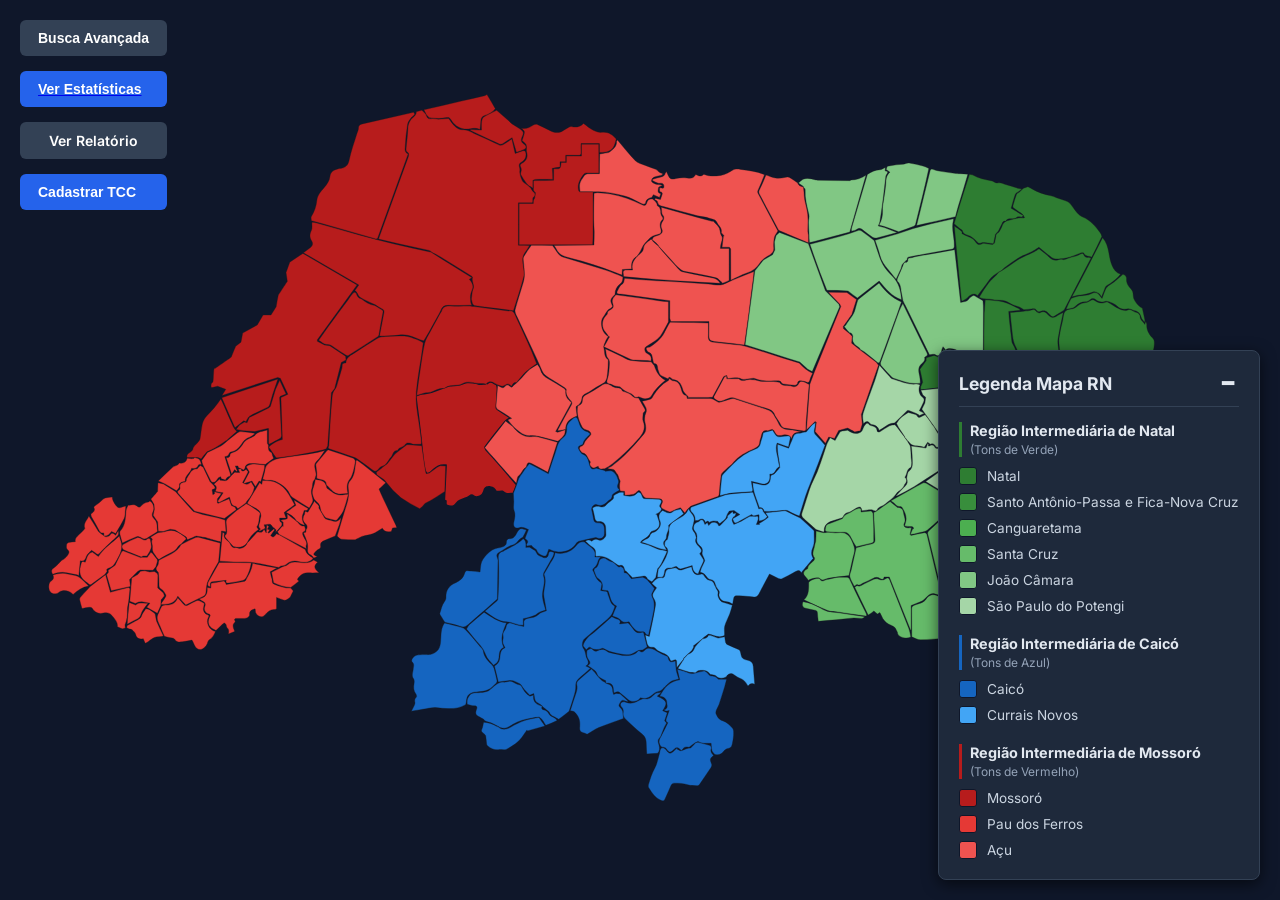
==== commit f225c04b: "fix: alteração do mapa SVG concluida" ====
--- a/src/main/resources/static/index.html
+++ b/src/main/resources/static/index.html
@@ -26,548 +26,506 @@
     <svg version="1.1" id="Layer_1" xmlns="http://www.w3.org/2000/svg" x="0px" y="0px"
          viewBox="0 0 2000 1242" enable-background="new 0 0 2000 1242">
         <path id="Areia Branca" data-regiao-imediata="Mossoró" data-regiao-intermediaria="Mossoró" class="micro-mossoro"
-              onmouseover="showName(this)" onmouseleave="hideName()"
-              d=" M822.210388,119.965645 C829.717346,122.292282 835.756592,119.157166 841.832581,115.196495 C843.601379,114.043510 846.861145,113.778183 848.827454,114.587723 C854.978821,117.120224 860.933655,120.186104 866.787720,123.370560 C874.059021,127.325996 881.207825,129.042068 888.719543,124.060196 C891.713928,122.074295 894.807739,120.219864 897.968018,118.512321 C899.146179,117.875732 900.778198,117.296844 901.972351,117.600273 C909.142456,119.422234 915.515137,118.361191 920.911377,112.636185 C926.162231,116.407181 930.846252,120.607895 936.259766,123.388054 C940.417664,125.523361 945.656372,127.250908 950.129883,126.727455 C959.942200,125.579285 966.363770,130.178879 972.588989,137.271378 C971.367615,141.948425 970.515381,146.550064 968.147217,150.156265 C963.021240,157.962402 954.587952,158.815201 946.061768,158.497925 C946.011536,153.454971 946.011536,148.873840 946.011536,144.405823 C935.924744,144.405823 926.560608,144.405823 917.005127,144.405823 C917.005127,149.282944 916.806458,153.774063 917.066040,158.238541 C917.286438,162.029022 915.776306,163.178619 912.137573,163.046738 C905.888611,162.820236 899.625549,162.984100 892.854370,162.984100 C892.854370,166.638504 892.854370,169.704712 892.854370,173.232239 C889.600159,173.232239 886.867432,173.232239 883.850220,173.232239 C883.850220,176.336624 883.850220,178.948090 883.850220,181.623077 C879.767822,182.290985 875.976929,182.911209 871.702454,183.610550 C872.121704,189.537491 872.525940,195.253143 872.468811,200.989487 C863.183105,200.995895 854.358337,200.934845 845.534851,201.013718 C844.073792,201.026779 842.618164,201.651428 841.101807,202.451004 C841.043640,206.789032 841.043640,210.669495 841.043640,215.041931 C839.717407,214.070602 838.966248,213.520477 838.038025,212.626099 C836.556152,211.849777 835.251465,211.417725 833.974487,211.007538 C834.002258,211.029404 834.044922,211.085648 834.329407,210.789474 C833.306274,209.307938 831.729980,208.311279 830.740784,206.902359 C827.593506,202.419785 824.317017,197.960800 821.846436,193.107834 C821.017944,191.480286 822.664185,188.709030 822.790100,186.438980 C822.875671,184.897293 822.647217,183.117889 821.920227,181.796295 C820.301331,178.853561 820.765808,177.284027 823.850098,175.564346 C831.551086,171.270676 833.474731,165.547333 831.017151,157.096603 C830.526123,155.408127 831.140015,153.427429 830.997253,151.600769 C830.839783,149.584671 830.958374,147.224670 829.946045,145.674393 C828.483582,143.434753 826.111450,141.789124 823.935303,139.706085 C824.563293,137.812164 825.284607,135.692368 825.969604,133.560913 C828.666443,125.168991 828.662231,125.167633 822.210388,119.965645 z"></path>
-
+              d=" M822.210388,119.965645 C829.717346,122.292282 835.756592,119.157166 841.832581,115.196495 C843.601379,114.043510 846.861145,113.778183 848.827454,114.587723 C854.978821,117.120224 860.933655,120.186104 866.787720,123.370560 C874.059021,127.325996 881.207825,129.042068 888.719543,124.060196 C891.713928,122.074295 894.807739,120.219864 897.968018,118.512321 C899.146179,117.875732 900.778198,117.296844 901.972351,117.600273 C909.142456,119.422234 915.515137,118.361191 920.911377,112.636185 C926.162231,116.407181 930.846252,120.607895 936.259766,123.388054 C940.417664,125.523361 945.656372,127.250908 950.129883,126.727455 C959.942200,125.579285 966.363770,130.178879 972.588989,137.271378 C971.367615,141.948425 970.515381,146.550064 968.147217,150.156265 C963.021240,157.962402 954.587952,158.815201 946.061768,158.497925 C946.011536,153.454971 946.011536,148.873840 946.011536,144.405823 C935.924744,144.405823 926.560608,144.405823 917.005127,144.405823 C917.005127,149.282944 916.806458,153.774063 917.066040,158.238541 C917.286438,162.029022 915.776306,163.178619 912.137573,163.046738 C905.888611,162.820236 899.625549,162.984100 892.854370,162.984100 C892.854370,166.638504 892.854370,169.704712 892.854370,173.232239 C889.600159,173.232239 886.867432,173.232239 883.850220,173.232239 C883.850220,176.336624 883.850220,178.948090 883.850220,181.623077 C879.767822,182.290985 875.976929,182.911209 871.702454,183.610550 C872.121704,189.537491 872.525940,195.253143 872.468811,200.989487 C863.183105,200.995895 854.358337,200.934845 845.534851,201.013718 C844.073792,201.026779 842.618164,201.651428 841.101807,202.451004 C841.043640,206.789032 841.043640,210.669495 841.043640,215.041931 C839.717407,214.070602 838.966248,213.520477 838.038025,212.626099 C836.556152,211.849777 835.251465,211.417725 833.974487,211.007538 C834.002258,211.029404 834.044922,211.085648 834.329407,210.789474 C833.306274,209.307938 831.729980,208.311279 830.740784,206.902359 C827.593506,202.419785 824.317017,197.960800 821.846436,193.107834 C821.017944,191.480286 822.664185,188.709030 822.790100,186.438980 C822.875671,184.897293 822.647217,183.117889 821.920227,181.796295 C820.301331,178.853561 820.765808,177.284027 823.850098,175.564346 C831.551086,171.270676 833.474731,165.547333 831.017151,157.096603 C830.526123,155.408127 831.140015,153.427429 830.997253,151.600769 C830.839783,149.584671 830.958374,147.224670 829.946045,145.674393 C828.483582,143.434753 826.111450,141.789124 823.935303,139.706085 C824.563293,137.812164 825.284607,135.692368 825.969604,133.560913 C828.666443,125.168991 828.662231,125.167633 822.210388,119.965645 z"
+              onmouseleave="hideName()" onmouseover="showName(this)"></path>
         <path id="Porto do Mangue" data-regiao-imediata="Açu" data-regiao-intermediaria="Mossoró" class="micro-acu"
-              onmouseover="showName(this)" onmouseleave="hideName()"
-              d=" M1045.602539,191.782410 C1045.676392,192.431854 1045.556519,193.720062 1045.062500,193.884430 C1042.450928,194.753464 1039.757324,195.392639 1037.069214,196.011383 C1032.962280,196.956696 1028.822754,198.152283 1028.227051,203.059067 C1027.904541,205.715729 1034.318726,208.866257 1038.969482,209.077942 C1041.250610,209.181793 1043.504150,209.890732 1045.565430,210.286499 C1042.959839,211.796234 1039.420654,212.807373 1039.307495,214.115173 C1039.013794,217.505280 1036.686646,222.425034 1043.047119,223.553329 C1042.335571,225.423859 1041.710083,227.068253 1040.811401,229.430649 C1037.835449,228.094269 1035.146851,226.886978 1031.144653,225.089767 C1030.848633,225.646515 1029.952881,227.331024 1028.686646,229.557617 C1023.015747,230.649445 1019.424377,232.945618 1018.845886,238.783539 C1018.789124,239.356064 1016.709412,240.231140 1015.687744,240.091888 C1013.983215,239.859573 1012.340576,238.996384 1010.731873,238.266586 C1002.517578,234.540161 994.652832,229.438980 986.049133,227.305954 C970.119934,223.356781 954.003601,219.158249 936.958923,220.702576 C929.598633,220.351273 922.513855,220.351273 915.566895,220.351273 C913.913818,208.096115 914.215454,206.519363 922.033569,195.387421 C923.202759,193.722717 925.803955,192.288330 927.837524,192.150925 C934.039062,191.731979 940.286926,191.998917 946.130310,191.998917 C946.130310,181.263229 946.130310,171.135880 946.534058,160.969894 C948.679932,160.610657 950.427490,160.317108 952.162903,159.963760 C955.733826,159.236679 960.175903,159.552719 962.681763,157.506943 C967.825500,153.307678 973.729980,148.947372 973.143311,140.834778 C973.098511,140.215637 974.045471,139.524765 974.531372,138.867264 C983.855347,149.870514 992.695496,161.346649 1002.752197,171.633499 C1006.530945,175.498749 1013.077332,176.741394 1018.464111,178.928085 C1023.901245,181.135239 1029.561890,182.810471 1034.926147,185.169815 C1037.093018,186.122849 1038.631714,188.418503 1040.649536,189.826309 C1042.002563,190.770386 1043.695312,191.227570 1045.602539,191.782410 z"></path>
-
+              d=" M1045.602539,191.782410 C1045.676392,192.431854 1045.556519,193.720062 1045.062500,193.884430 C1042.450928,194.753464 1039.757324,195.392639 1037.069214,196.011383 C1032.962280,196.956696 1028.822754,198.152283 1028.227051,203.059067 C1027.904541,205.715729 1034.318726,208.866257 1038.969482,209.077942 C1041.250610,209.181793 1043.504150,209.890732 1045.565430,210.286499 C1042.959839,211.796234 1039.420654,212.807373 1039.307495,214.115173 C1039.013794,217.505280 1036.686646,222.425034 1043.047119,223.553329 C1042.335571,225.423859 1041.710083,227.068253 1040.811401,229.430649 C1037.835449,228.094269 1035.146851,226.886978 1031.144653,225.089767 C1030.848633,225.646515 1029.952881,227.331024 1028.686646,229.557617 C1023.015747,230.649445 1019.424377,232.945618 1018.845886,238.783539 C1018.789124,239.356064 1016.709412,240.231140 1015.687744,240.091888 C1013.983215,239.859573 1012.340576,238.996384 1010.731873,238.266586 C1002.517578,234.540161 994.652832,229.438980 986.049133,227.305954 C970.119934,223.356781 954.003601,219.158249 936.958923,220.702576 C929.598633,220.351273 922.513855,220.351273 915.566895,220.351273 C913.913818,208.096115 914.215454,206.519363 922.033569,195.387421 C923.202759,193.722717 925.803955,192.288330 927.837524,192.150925 C934.039062,191.731979 940.286926,191.998917 946.130310,191.998917 C946.130310,181.263229 946.130310,171.135880 946.534058,160.969894 C948.679932,160.610657 950.427490,160.317108 952.162903,159.963760 C955.733826,159.236679 960.175903,159.552719 962.681763,157.506943 C967.825500,153.307678 973.729980,148.947372 973.143311,140.834778 C973.098511,140.215637 974.045471,139.524765 974.531372,138.867264 C983.855347,149.870514 992.695496,161.346649 1002.752197,171.633499 C1006.530945,175.498749 1013.077332,176.741394 1018.464111,178.928085 C1023.901245,181.135239 1029.561890,182.810471 1034.926147,185.169815 C1037.093018,186.122849 1038.631714,188.418503 1040.649536,189.826309 C1042.002563,190.770386 1043.695312,191.227570 1045.602539,191.782410 z"
+              onmouseleave="hideName()" onmouseover="showName(this)"></path>
         <path id="Tibau" data-regiao-imediata="Mossoró" data-regiao-intermediaria="Mossoró" class="micro-mossoro"
-              onmouseover="showName(this)" onmouseleave="hideName()"
-              d=" M668.959534,91.231567 C688.732544,86.612610 708.502075,81.978874 728.279785,77.380188 C740.459961,74.548042 752.658508,71.793930 764.830811,68.928650 C766.041077,68.643753 767.126282,67.827522 768.620544,67.157471 C773.136536,74.304680 777.301453,81.552315 781.727417,89.356339 C777.454346,94.968567 771.677856,98.017563 765.315735,100.016678 C760.969116,101.382500 759.072754,104.131554 758.968994,108.713791 C758.869751,113.095779 758.102356,117.462624 757.571533,122.362900 C749.384644,117.843498 741.190430,122.668869 732.755798,121.417450 C722.487976,119.894051 716.294312,114.263283 711.567566,106.570114 C709.484558,103.179871 708.133911,102.799843 704.848267,103.465813 C700.879700,104.270210 696.782410,104.827751 692.744690,104.804893 C687.658936,104.776123 682.577148,104.052292 677.348145,103.616203 C675.916809,102.119675 673.923279,100.035378 671.953613,97.974777 C671.977417,97.998474 672.014648,98.054390 672.301758,97.760818 C671.379089,95.388680 670.169312,93.310120 668.959534,91.231567 z"></path>
-
-        <path onmouseleave="hideName()" onmouseover="showName(this)" id="Grossos" data-regiao-imediata="Mossoró" data-regiao-intermediaria="Mossoró"
+              d=" M668.959534,91.231567 C688.732544,86.612610 708.502075,81.978874 728.279785,77.380188 C740.459961,74.548042 752.658508,71.793930 764.830811,68.928650 C766.041077,68.643753 767.126282,67.827522 768.620544,67.157471 C773.136536,74.304680 777.301453,81.552315 781.727417,89.356339 C777.454346,94.968567 771.677856,98.017563 765.315735,100.016678 C760.969116,101.382500 759.072754,104.131554 758.968994,108.713791 C758.869751,113.095779 758.102356,117.462624 757.571533,122.362900 C749.384644,117.843498 741.190430,122.668869 732.755798,121.417450 C722.487976,119.894051 716.294312,114.263283 711.567566,106.570114 C709.484558,103.179871 708.133911,102.799843 704.848267,103.465813 C700.879700,104.270210 696.782410,104.827751 692.744690,104.804893 C687.658936,104.776123 682.577148,104.052292 677.348145,103.616203 C675.916809,102.119675 673.923279,100.035378 671.953613,97.974777 C671.977417,97.998474 672.014648,98.054390 672.301758,97.760818 C671.379089,95.388680 670.169312,93.310120 668.959534,91.231567 z"
+              onmouseleave="hideName()" onmouseover="showName(this)"></path>
+        <path id="Grossos" data-regiao-imediata="Mossoró" data-regiao-intermediaria="Mossoró" class="micro-mossoro"
               d=" M783.890442,92.043442 C790.199707,97.460564 796.531067,102.852287 802.804749,108.310371 C804.679443,109.941422 806.223083,111.993408 808.220581,113.433479 C811.081726,115.496193 814.220276,117.174171 817.738647,119.400497 C826.916443,125.572746 827.494263,125.818161 823.817566,134.475128 C821.335144,140.320023 823.614868,143.133743 827.790955,145.999878 C830.807678,148.070297 831.087097,151.773117 827.874329,153.385300 C823.680603,155.489746 819.063843,156.751251 815.036926,158.226059 C812.696655,150.304657 810.599854,143.207596 808.237976,135.213211 C803.608398,138.132202 799.033203,140.739349 794.785339,143.800766 C792.290527,145.598816 790.235718,146.238235 787.328186,144.775635 C782.450134,142.321762 777.347717,140.318634 772.398560,138.000214 C762.367310,133.301025 752.375366,128.517807 742.367249,123.769226 C742.458496,123.322350 742.549744,122.875481 742.640991,122.428604 C748.296631,122.684830 753.952271,122.941048 759.950562,123.212799 C759.950562,119.221687 759.553650,114.556786 760.101624,110.005630 C760.422302,107.342094 761.550537,103.717926 763.528625,102.505928 C770.016968,98.530540 777.060364,95.461082 783.890442,92.043442 z"
-              class="micro-mossoro"></path>
-
-        <path onmouseleave="hideName()" onmouseover="showName(this)" id="Mossoró" data-regiao-imediata="Mossoró" data-regiao-intermediaria="Mossoró"
+              onmouseleave="hideName()" onmouseover="showName(this)"></path>
+        <path id="Mossoró" data-regiao-imediata="Mossoró" data-regiao-intermediaria="Mossoró" class="micro-mossoro"
               d=" M671.953613,97.974770 C675.092407,105.761627 675.081360,105.602226 683.144409,105.044075 C686.016724,104.845238 688.964111,105.954666 691.864441,105.890327 C697.391785,105.767715 702.909912,105.230545 708.060791,104.890022 C711.397461,109.145248 714.267822,113.959908 718.259277,117.516350 C721.238892,120.171257 725.777710,122.869331 729.427307,122.625984 C738.545837,122.017960 745.206299,127.389259 752.691895,130.479141 C764.753052,135.457672 776.337708,141.581558 788.266113,146.902100 C789.862610,147.614227 792.598877,147.013504 794.272156,146.070816 C798.717285,143.566437 802.869690,140.542572 807.857788,137.250656 C809.676575,145.245682 811.314880,152.447342 813.054565,160.094574 C816.565735,158.873810 820.485901,157.471649 824.432983,156.149490 C828.417725,154.814697 829.632141,156.042450 830.112000,160.351929 C830.856262,167.036484 827.773438,171.176178 822.292480,174.270905 C819.292297,175.964874 818.906250,178.652481 819.884216,181.883331 C820.462708,183.794403 820.810181,186.014023 820.426453,187.927429 C819.656067,191.768631 823.548279,203.679382 826.744263,205.986404 C828.964783,207.589294 831.173767,209.208130 833.716431,210.952759 C834.044922,211.085648 834.002258,211.029404 834.065979,211.316711 C835.108459,212.356018 836.087219,213.108017 837.379333,214.030792 C839.119202,216.442947 840.045593,219.515427 842.083069,220.741455 C845.619934,222.869675 844.206970,227.497177 843.754456,227.718430 C839.065369,230.011368 841.983521,234.445023 840.414734,238.028275 C833.192871,238.028275 825.810669,238.028275 818.270996,238.028275 C818.270996,260.553589 818.270996,282.548523 818.270996,304.958710 C824.309937,304.958710 830.083069,304.958710 835.823486,305.307190 C833.439087,309.310150 831.295227,313.120880 828.690735,316.585358 C823.870178,322.997833 824.706421,329.901398 825.848877,337.162445 C826.762329,342.968231 828.155029,349.336029 826.714233,354.757965 C821.962341,372.639801 816.020630,390.205444 810.380310,408.393860 C807.843628,407.974579 805.460632,407.580688 802.639160,407.122559 C790.894714,405.689270 779.582214,404.370819 768.285156,402.931610 C761.850647,402.111847 755.441284,401.094940 748.703491,400.094421 C747.541748,399.425446 746.697083,398.828918 745.897339,397.866943 C745.294922,395.150238 744.462463,392.829407 744.068848,390.436432 C743.829224,388.979767 744.237732,387.408722 744.405273,385.894562 C744.688110,383.338501 744.887878,380.763885 745.360107,378.241516 C745.670837,376.581360 746.373108,374.990234 746.943665,373.383728 C749.102844,367.303864 743.638794,361.693268 745.801392,355.549957 C745.959778,355.100037 744.653931,353.890991 743.819397,353.371216 C727.259583,343.057251 710.714600,332.717621 694.052002,322.571442 C689.891907,320.038239 685.332458,318.160919 680.974548,315.994843 C680.992554,316.007538 681.023438,316.038940 681.189819,315.662720 C679.990906,314.529205 678.708740,313.395630 677.247437,313.072540 C661.803711,309.657745 646.317505,306.434998 630.871582,303.029846 C619.561157,300.536346 608.293213,297.850006 597.346924,295.051880 C597.958618,293.930969 598.181946,292.990540 598.507874,292.087097 C607.172791,268.065063 615.822876,244.037628 624.530029,220.030884 C631.211487,201.609100 638.028442,183.236008 644.589539,164.771774 C645.208191,163.030701 645.071106,159.448181 644.180054,159.019989 C640.613220,157.306076 640.706055,154.542099 640.976440,151.571548 C641.923340,141.168701 643.443420,130.788193 643.754639,120.369583 C643.916748,114.942268 645.644958,110.981842 648.573181,106.600487 C651.333740,102.470146 657.412048,100.475166 656.957520,94.231026 C659.671997,93.470840 662.386414,92.710670 665.857788,91.963272 C668.414734,94.002167 670.214661,96.028275 672.014648,98.054382 C672.014648,98.054390 671.977417,97.998474 671.953613,97.974770 z"
-              class="micro-mossoro"></path>
-
-
+              onmouseleave="hideName()" onmouseover="showName(this)"></path>
         <path id="Assú" data-regiao-imediata="Açu" data-regiao-intermediaria="Mossoró" class="micro-acu"
-              onmouseover="showName(this)" onmouseleave="hideName()"
-              d=" M983.162354,354.911102 C982.959167,359.436462 982.626465,363.067749 978.081787,366.602539 C973.912170,369.845703 970.457581,375.573364 970.658813,382.609741 C962.626953,390.606812 962.449646,391.550232 967.011841,401.334259 C966.028931,402.374481 965.204651,403.981628 963.955811,404.445221 C957.525391,406.832275 956.228088,413.634369 952.241333,418.086334 C949.958313,420.635742 949.047424,425.339203 949.233032,428.985687 C949.647644,437.132202 952.554199,444.447968 960.003662,449.034119 C959.993652,449.013977 959.964172,448.979950 959.889099,449.328247 C958.600952,451.561920 957.014038,453.309082 956.255005,455.362305 C954.814758,459.258606 952.080322,463.851562 953.072021,467.215057 C954.864075,473.293701 952.990967,480.999359 959.681702,485.404633 C960.269043,485.791321 960.045166,487.599854 959.991516,488.738281 C959.713562,494.644440 959.802246,500.612549 958.928406,506.433746 C958.000366,512.616028 958.432129,519.493530 951.346436,523.281555 C944.260925,527.069519 937.382446,531.306152 930.716675,535.796631 C926.217346,538.827698 919.170166,539.944763 918.499146,546.364380 C917.946716,551.649231 915.757996,555.046692 911.966980,558.000793 C911.988647,557.986328 912.026672,557.950500 911.630005,557.982056 C910.490723,558.746277 909.062195,559.533569 909.115417,560.203003 C909.495056,564.974731 910.177063,569.722473 910.761536,574.467285 C897.599243,579.149963 893.020264,585.142639 892.724976,595.820801 C888.339722,596.564392 884.385681,597.152039 880.239441,597.768250 C880.312683,597.517822 880.441711,596.418823 880.928467,595.511841 C887.522827,583.225708 894.010010,570.877014 900.903687,558.759888 C902.735718,555.539917 903.828674,553.385925 900.825745,550.199585 C896.350220,545.450806 892.046997,540.397278 893.782043,532.888672 C893.972839,532.062866 892.471130,530.474731 891.402466,529.788025 C883.241577,524.544312 875.052002,519.339539 866.749023,514.325073 C862.154358,511.550171 857.960449,508.937592 855.668762,503.437347 C850.436646,490.880219 844.506104,478.611298 838.754822,466.273987 C831.151123,449.962860 823.358826,433.738892 815.860352,417.379913 C814.333496,414.048767 812.194458,409.879333 812.999512,406.790039 C816.657288,392.754303 821.418152,379.010345 825.448608,365.065033 C826.789062,360.427460 827.807922,355.497498 827.775391,350.709351 C827.726562,343.544800 826.559326,336.392090 825.999268,329.224060 C825.846130,327.263672 825.488953,324.869293 826.381409,323.355682 C830.073242,317.093964 834.208435,311.093689 838.633850,304.999756 C850.030701,305.023041 860.974548,305.043945 872.027588,305.392273 C874.470459,308.999329 877.006531,312.156372 879.085510,315.590149 C881.580688,319.711639 884.825989,322.491364 889.514404,323.903809 C911.981567,330.672272 934.471497,337.378784 956.812744,344.545441 C965.781433,347.422424 974.389954,351.422272 983.162354,354.911102 z"></path>
-
+              d=" M983.162354,354.911102 C982.959167,359.436462 982.626465,363.067749 978.081787,366.602539 C973.912170,369.845703 970.457581,375.573364 970.658813,382.609741 C962.626953,390.606812 962.449646,391.550232 967.011841,401.334259 C966.028931,402.374481 965.204651,403.981628 963.955811,404.445221 C957.525391,406.832275 956.228088,413.634369 952.241333,418.086334 C949.958313,420.635742 949.047424,425.339203 949.233032,428.985687 C949.647644,437.132202 952.554199,444.447968 960.003662,449.034119 C959.993652,449.013977 959.964172,448.979950 959.889099,449.328247 C958.600952,451.561920 957.014038,453.309082 956.255005,455.362305 C954.814758,459.258606 952.080322,463.851562 953.072021,467.215057 C954.864075,473.293701 952.990967,480.999359 959.681702,485.404633 C960.269043,485.791321 960.045166,487.599854 959.991516,488.738281 C959.713562,494.644440 959.802246,500.612549 958.928406,506.433746 C958.000366,512.616028 958.432129,519.493530 951.346436,523.281555 C944.260925,527.069519 937.382446,531.306152 930.716675,535.796631 C926.217346,538.827698 919.170166,539.944763 918.499146,546.364380 C917.946716,551.649231 915.757996,555.046692 911.966980,558.000793 C911.988647,557.986328 912.026672,557.950500 911.630005,557.982056 C910.490723,558.746277 909.062195,559.533569 909.115417,560.203003 C909.495056,564.974731 910.177063,569.722473 910.761536,574.467285 C897.599243,579.149963 893.020264,585.142639 892.724976,595.820801 C888.339722,596.564392 884.385681,597.152039 880.239441,597.768250 C880.312683,597.517822 880.441711,596.418823 880.928467,595.511841 C887.522827,583.225708 894.010010,570.877014 900.903687,558.759888 C902.735718,555.539917 903.828674,553.385925 900.825745,550.199585 C896.350220,545.450806 892.046997,540.397278 893.782043,532.888672 C893.972839,532.062866 892.471130,530.474731 891.402466,529.788025 C883.241577,524.544312 875.052002,519.339539 866.749023,514.325073 C862.154358,511.550171 857.960449,508.937592 855.668762,503.437347 C850.436646,490.880219 844.506104,478.611298 838.754822,466.273987 C831.151123,449.962860 823.358826,433.738892 815.860352,417.379913 C814.333496,414.048767 812.194458,409.879333 812.999512,406.790039 C816.657288,392.754303 821.418152,379.010345 825.448608,365.065033 C826.789062,360.427460 827.807922,355.497498 827.775391,350.709351 C827.726562,343.544800 826.559326,336.392090 825.999268,329.224060 C825.846130,327.263672 825.488953,324.869293 826.381409,323.355682 C830.073242,317.093964 834.208435,311.093689 838.633850,304.999756 C850.030701,305.023041 860.974548,305.043945 872.027588,305.392273 C874.470459,308.999329 877.006531,312.156372 879.085510,315.590149 C881.580688,319.711639 884.825989,322.491364 889.514404,323.903809 C911.981567,330.672272 934.471497,337.378784 956.812744,344.545441 C965.781433,347.422424 974.389954,351.422272 983.162354,354.911102 z"
+              onmouseleave="hideName()" onmouseover="showName(this)"></path>
         <path id="Campo Grande" data-regiao-imediata="Mossoró" data-regiao-intermediaria="Mossoró" class="micro-mossoro"
-              onmouseover="showName(this)" onmouseleave="hideName()"
               d="M 705.352 651.117 C 674.172 644.964 674.367 701.158 666.454 617.855 M 666.454 617.855 C 666.155 613.141 665.495 608.683 664.958 604.21 C 663.892 595.33 662.992 586.429 661.843 577.56 C 660.391 566.341 658.759 555.146 657.541 543.807 C 660.259 542.769 662.574 541.56 665.035 541.021 C 670.897 539.737 676.992 539.302 682.693 537.549 C 691.359 534.884 699.757 531.353 708.307 528.298 C 709.508 527.869 710.941 528.137 712.244 527.936 C 718.474 526.978 725.292 527.239 730.773 524.664 C 737.999 521.271 744.548 523.125 751.422 524.041 C 752.884 524.236 754.233 525.554 755.668 525.618 C 758.193 525.732 760.749 525.322 763.284 525.049 C 765.678 524.791 768.925 525.302 770.293 523.952 C 775.082 519.224 778.518 524.306 782.187 525.413 C 783.416 525.783 783.983 530.25 783.88 532.805 C 783.489 542.466 782.622 552.107 782.163 561.767 C 782.112 562.837 783.284 564.337 784.303 565.026 C 790.663 569.33 797.141 573.46 803.02 577.285 C 800.753 578.946 797.8 580.365 795.878 582.65 C 789.093 590.719 782.589 599.029 776.122 607.358 C 772.066 612.584 768.267 618.009 764.105 623.538 C 764.654 625.423 765.135 627.383 766.305 628.755 C 769.813 632.87 773.69 636.668 777.244 640.745 C 789.53 654.843 801.739 669.007 813.979 683.516 C 812.348 687.822 810.716 691.758 809.083 695.694 C 804.104 695.836 799.29 697.155 794.683 692.803 C 792.814 691.039 787.887 692.512 783.829 692.512 C 782.053 688.522 779.07 685.37 773.922 685.141 C 769.526 684.945 764.551 685.497 763.043 691.319 C 761.818 696.044 759.326 699.87 754.161 700.77 C 752.382 701.08 749.896 700.886 748.622 699.84 C 745.588 697.349 743.248 697.512 740.262 699.842 C 738.389 701.303 735.945 702.122 733.653 702.934 C 728.38 704.803 722.827 706.273 719.444 711.19 C 715.858 716.402 711.402 716.632 705.468 714.048 C 703.873 711.231 707.129 706.817 702.6 706.594 C 703.525 687.94 704.433 669.637 705.352 651.117"
-              style="stroke-opacity: 0;" ></path>
-
+              onmouseleave="hideName()" onmouseover="showName(this)" style="stroke-opacity: 0;"></path>
         <path id="Governador Dix-Sept Rosado" data-regiao-imediata="Mossoró" data-regiao-intermediaria="Mossoró" class="micro-mossoro"
-              onmouseover="showName(this)" onmouseleave="hideName()"
-              d=" M478.960083,316.774078 C482.485413,314.177368 486.053497,311.636322 489.524750,308.969269 C493.488434,305.923920 494.553741,302.374268 491.786469,298.011993 C488.152924,292.284058 488.735779,287.337280 491.532501,281.367615 C493.145294,277.925049 491.976868,273.179535 492.422668,268.551422 C495.276794,268.712036 497.784027,269.286469 500.257874,269.980042 C522.969116,276.347717 545.632385,282.891205 568.395020,289.068756 C586.327759,293.935486 604.322815,298.602325 622.396301,302.912842 C641.874268,307.558289 661.475830,311.685577 681.023438,316.038940 C681.023438,316.007538 680.992554,316.007538 681.096680,316.328735 C702.125977,329.637787 723.051208,342.625580 745.150696,356.342285 C743.192322,357.347168 741.898315,358.011169 740.606812,358.673859 C745.243469,363.254303 747.529114,368.869019 745.879333,373.650696 C744.153687,378.652679 741.925537,383.030975 742.516785,388.925507 C742.887451,392.621735 742.524719,396.044983 744.708130,399.457092 C732.204346,399.867188 719.919373,400.446564 707.699585,399.798218 C700.980530,399.441681 697.826111,402.171295 695.663696,408.005096 C694.882996,409.420593 694.416016,410.684814 693.637146,412.110352 C687.864929,422.299225 682.453430,432.353882 676.921509,442.341797 C674.506775,446.701630 671.845154,450.924744 668.992798,455.489380 C668.080933,455.632477 667.455200,455.546753 666.865417,455.352325 C654.635437,451.319153 643.466736,444.030212 629.282471,446.768768 C619.481628,448.661072 609.169250,447.904205 598.908875,448.338623 C601.302185,435.816193 603.696350,423.631927 605.910583,411.415100 C606.352173,408.979034 606.101624,406.743134 603.048950,405.397430 C599.395020,403.786591 596.092773,401.378143 592.410278,399.030151 C586.697937,396.249664 581.208374,393.765320 575.732239,391.251678 C574.152588,390.526581 572.611755,389.717163 570.919373,388.614624 C564.650574,386.671387 565.102051,379.240234 560.068359,376.501831 C562.183228,373.473663 564.185059,370.607361 566.300110,367.578857 C536.967285,350.516266 507.963684,333.645172 478.960083,316.774078 z"></path>
-
+              d=" M478.960083,316.774078 C482.485413,314.177368 486.053497,311.636322 489.524750,308.969269 C493.488434,305.923920 494.553741,302.374268 491.786469,298.011993 C488.152924,292.284058 488.735779,287.337280 491.532501,281.367615 C493.145294,277.925049 491.976868,273.179535 492.422668,268.551422 C495.276794,268.712036 497.784027,269.286469 500.257874,269.980042 C522.969116,276.347717 545.632385,282.891205 568.395020,289.068756 C586.327759,293.935486 604.322815,298.602325 622.396301,302.912842 C641.874268,307.558289 661.475830,311.685577 681.023438,316.038940 C681.023438,316.007538 680.992554,316.007538 681.096680,316.328735 C702.125977,329.637787 723.051208,342.625580 745.150696,356.342285 C743.192322,357.347168 741.898315,358.011169 740.606812,358.673859 C745.243469,363.254303 747.529114,368.869019 745.879333,373.650696 C744.153687,378.652679 741.925537,383.030975 742.516785,388.925507 C742.887451,392.621735 742.524719,396.044983 744.708130,399.457092 C732.204346,399.867188 719.919373,400.446564 707.699585,399.798218 C700.980530,399.441681 697.826111,402.171295 695.663696,408.005096 C694.882996,409.420593 694.416016,410.684814 693.637146,412.110352 C687.864929,422.299225 682.453430,432.353882 676.921509,442.341797 C674.506775,446.701630 671.845154,450.924744 668.992798,455.489380 C668.080933,455.632477 667.455200,455.546753 666.865417,455.352325 C654.635437,451.319153 643.466736,444.030212 629.282471,446.768768 C619.481628,448.661072 609.169250,447.904205 598.908875,448.338623 C601.302185,435.816193 603.696350,423.631927 605.910583,411.415100 C606.352173,408.979034 606.101624,406.743134 603.048950,405.397430 C599.395020,403.786591 596.092773,401.378143 592.410278,399.030151 C586.697937,396.249664 581.208374,393.765320 575.732239,391.251678 C574.152588,390.526581 572.611755,389.717163 570.919373,388.614624 C564.650574,386.671387 565.102051,379.240234 560.068359,376.501831 C562.183228,373.473663 564.185059,370.607361 566.300110,367.578857 C536.967285,350.516266 507.963684,333.645172 478.960083,316.774078 z"
+              onmouseleave="hideName()" onmouseover="showName(this)"></path>
         <path id="Jucurutu" data-regiao-imediata="Caicó" data-regiao-intermediaria="Caicó" class="micro-caico"
-              onmouseover="showName(this)" onmouseleave="hideName()"
-              d=" M954.092346,660.366699 C954.539246,660.855408 955.003601,661.780640 955.430298,661.763550 C958.752625,661.630615 962.287537,660.497192 965.317505,661.309998 C967.871521,661.995178 970.326416,664.538269 971.934814,666.872498 C973.835022,669.630127 974.959717,672.985596 976.050781,676.207153 C976.510498,677.564636 976.466431,679.440979 975.884460,680.737122 C974.216919,684.451355 973.399414,687.877930 978.295105,691.328308 C974.899170,693.211975 972.346680,694.432800 970.018494,695.989075 C968.513550,696.995056 966.192322,698.521179 966.223877,699.763733 C966.325989,703.784058 964.202637,705.816772 961.208008,707.602417 C960.364929,708.105042 959.669739,708.873352 958.953552,709.568115 C954.200928,714.178406 949.454407,717.501221 942.094849,714.359497 C937.858093,712.550842 932.887024,718.333313 933.903076,722.914795 C935.003906,727.878723 936.154236,732.840881 936.979919,737.853699 C937.613708,741.701294 939.689697,743.067261 943.414978,743.049927 C950.876099,743.015137 953.886108,746.127502 953.984619,753.624207 C954.010925,755.622253 953.941956,757.622437 954.000183,759.619202 C954.186523,766.004089 949.064514,769.443665 942.975220,767.009705 C942.070679,766.648132 941.042969,765.945801 940.223938,766.118958 C931.477539,767.967896 922.737244,769.862488 914.059998,772.006287 C912.480652,772.396545 910.684631,773.660522 909.849182,775.041687 C901.253723,789.252136 883.955078,791.407654 871.106689,786.579163 C869.608032,786.016052 868.072632,785.550659 866.056885,784.872620 C865.207581,787.322510 864.494446,789.620361 863.618591,791.854431 C861.900208,796.237488 860.196289,796.149353 855.701599,794.543396 C851.089172,792.895386 848.424072,790.269104 846.846436,785.863953 C846.483215,784.849731 844.955200,784.219482 843.908691,783.490784 C842.198364,782.299744 840.443176,781.173096 839.167725,778.932251 C837.525024,779.051697 835.777832,778.854370 834.260986,779.355042 C830.902405,780.463623 830.164124,777.713318 831.253784,776.389099 C835.233887,771.552490 831.129272,769.925598 828.551941,767.658813 C830.352417,763.139282 832.149658,758.627808 834.118347,753.685852 C829.396790,751.680115 825.221130,748.894775 819.387390,750.660034 C812.680542,752.689453 809.569153,749.132812 810.968384,742.247925 C812.225769,736.060669 814.073181,730.162415 811.367126,723.461365 C809.673218,719.266907 811.104187,713.851624 810.923950,708.991882 C810.775696,704.996277 810.319519,701.012146 810.315491,696.434998 C812.790527,689.788574 815.302368,683.827637 817.014893,677.645325 C818.907410,670.813293 823.925415,666.015747 827.363281,660.210083 C829.348206,656.857910 832.191833,654.014343 835.524780,649.846802 C844.525085,654.555481 854.884094,659.974976 865.434265,665.494446 C869.107727,654.281128 872.294434,643.623108 876.110657,633.195496 C879.240173,624.644226 880.066589,614.799011 888.497009,608.910034 C892.986694,605.773804 894.083923,601.153931 894.461548,595.865906 C893.425842,588.341187 897.981201,583.841492 902.804932,579.775574 C908.785828,574.734314 910.680176,575.419067 913.015137,582.651611 C913.310486,583.566284 913.727051,584.444885 913.980103,585.369568 C915.872253,592.282593 919.552979,597.341858 927.023438,599.103882 C928.674500,599.493347 929.967346,601.401917 931.537048,602.703857 C926.879272,607.979553 921.413269,611.560486 920.093262,618.281311 C919.890076,619.315918 917.865051,620.368896 916.502686,620.724854 C913.232117,621.579224 911.918701,623.934448 913.214539,626.487061 C914.804504,629.619324 916.999146,633.633728 919.876160,634.685669 C926.687561,637.176147 928.477661,643.332458 929.683838,648.402161 C931.961182,657.974365 934.096497,659.966614 941.326965,656.982178 C946.713989,658.410461 950.403137,659.388550 954.092346,660.366699 z"></path>
-
+              d=" M954.092346,660.366699 C954.539246,660.855408 955.003601,661.780640 955.430298,661.763550 C958.752625,661.630615 962.287537,660.497192 965.317505,661.309998 C967.871521,661.995178 970.326416,664.538269 971.934814,666.872498 C973.835022,669.630127 974.959717,672.985596 976.050781,676.207153 C976.510498,677.564636 976.466431,679.440979 975.884460,680.737122 C974.216919,684.451355 973.399414,687.877930 978.295105,691.328308 C974.899170,693.211975 972.346680,694.432800 970.018494,695.989075 C968.513550,696.995056 966.192322,698.521179 966.223877,699.763733 C966.325989,703.784058 964.202637,705.816772 961.208008,707.602417 C960.364929,708.105042 959.669739,708.873352 958.953552,709.568115 C954.200928,714.178406 949.454407,717.501221 942.094849,714.359497 C937.858093,712.550842 932.887024,718.333313 933.903076,722.914795 C935.003906,727.878723 936.154236,732.840881 936.979919,737.853699 C937.613708,741.701294 939.689697,743.067261 943.414978,743.049927 C950.876099,743.015137 953.886108,746.127502 953.984619,753.624207 C954.010925,755.622253 953.941956,757.622437 954.000183,759.619202 C954.186523,766.004089 949.064514,769.443665 942.975220,767.009705 C942.070679,766.648132 941.042969,765.945801 940.223938,766.118958 C931.477539,767.967896 922.737244,769.862488 914.059998,772.006287 C912.480652,772.396545 910.684631,773.660522 909.849182,775.041687 C901.253723,789.252136 883.955078,791.407654 871.106689,786.579163 C869.608032,786.016052 868.072632,785.550659 866.056885,784.872620 C865.207581,787.322510 864.494446,789.620361 863.618591,791.854431 C861.900208,796.237488 860.196289,796.149353 855.701599,794.543396 C851.089172,792.895386 848.424072,790.269104 846.846436,785.863953 C846.483215,784.849731 844.955200,784.219482 843.908691,783.490784 C842.198364,782.299744 840.443176,781.173096 839.167725,778.932251 C837.525024,779.051697 835.777832,778.854370 834.260986,779.355042 C830.902405,780.463623 830.164124,777.713318 831.253784,776.389099 C835.233887,771.552490 831.129272,769.925598 828.551941,767.658813 C830.352417,763.139282 832.149658,758.627808 834.118347,753.685852 C829.396790,751.680115 825.221130,748.894775 819.387390,750.660034 C812.680542,752.689453 809.569153,749.132812 810.968384,742.247925 C812.225769,736.060669 814.073181,730.162415 811.367126,723.461365 C809.673218,719.266907 811.104187,713.851624 810.923950,708.991882 C810.775696,704.996277 810.319519,701.012146 810.315491,696.434998 C812.790527,689.788574 815.302368,683.827637 817.014893,677.645325 C818.907410,670.813293 823.925415,666.015747 827.363281,660.210083 C829.348206,656.857910 832.191833,654.014343 835.524780,649.846802 C844.525085,654.555481 854.884094,659.974976 865.434265,665.494446 C869.107727,654.281128 872.294434,643.623108 876.110657,633.195496 C879.240173,624.644226 880.066589,614.799011 888.497009,608.910034 C892.986694,605.773804 894.083923,601.153931 894.461548,595.865906 C893.425842,588.341187 897.981201,583.841492 902.804932,579.775574 C908.785828,574.734314 910.680176,575.419067 913.015137,582.651611 C913.310486,583.566284 913.727051,584.444885 913.980103,585.369568 C915.872253,592.282593 919.552979,597.341858 927.023438,599.103882 C928.674500,599.493347 929.967346,601.401917 931.537048,602.703857 C926.879272,607.979553 921.413269,611.560486 920.093262,618.281311 C919.890076,619.315918 917.865051,620.368896 916.502686,620.724854 C913.232117,621.579224 911.918701,623.934448 913.214539,626.487061 C914.804504,629.619324 916.999146,633.633728 919.876160,634.685669 C926.687561,637.176147 928.477661,643.332458 929.683838,648.402161 C931.961182,657.974365 934.096497,659.966614 941.326965,656.982178 C946.713989,658.410461 950.403137,659.388550 954.092346,660.366699 z"
+              onmouseleave="hideName()" onmouseover="showName(this)"></path>
         <path id="Baraúna" data-regiao-imediata="Mossoró" data-regiao-intermediaria="Mossoró" class="micro-mossoro"
               d=" M491.488434,266.160889 C491.419830,263.890594 490.429047,261.031586 491.438843,259.449738 C496.367645,251.728729 499.071503,243.196335 500.062744,234.364853 C501.035248,225.700302 506.401031,219.951935 511.503601,214.087067 C516.093262,208.811722 519.920898,203.371277 520.769592,196.413879 C521.785461,188.086746 527.800964,185.762604 534.529724,184.044250 C535.158264,183.883728 535.867432,184.068863 536.520691,183.970490 C544.202576,182.813675 549.168640,180.115738 551.020447,170.938217 C553.967896,156.331299 559.300598,142.205933 563.618591,127.875122 C564.397522,125.290077 565.775513,122.698051 565.782104,120.106468 C565.796143,114.584846 569.603027,113.908981 573.515930,113.023659 C598.780762,107.307373 624.045654,101.591797 649.306824,95.859299 C650.251831,95.644844 651.157898,95.258331 652.875732,94.975014 C653.873718,96.304588 654.711670,98.093506 654.156921,98.822319 C652.794983,100.611481 650.385803,101.635452 649.133911,103.469543 C646.826050,106.850769 643.875122,110.405106 643.265259,114.218834 C641.414612,125.792053 640.104553,137.502869 639.562988,149.205399 C639.383362,153.085968 638.124146,158.698517 644.253906,160.734940 C628.143921,205.409103 612.133362,249.807465 595.854126,294.471924 C594.763367,294.822845 593.867615,295.165649 593.129761,294.955078 C571.065735,288.658295 549.028931,282.265747 526.961670,275.980377 C515.162231,272.619568 503.314423,269.428558 491.488434,266.160889 z"
               onmouseleave="hideName()" onmouseover="showName(this)"></path>
-
         <path id="Carnaubais" data-regiao-imediata="Açu" data-regiao-intermediaria="Mossoró" class="micro-acu"
               d=" M1029.761719,231.952042 C1033.182373,234.818970 1037.093140,237.270386 1037.515259,242.454086 C1037.564209,243.055206 1039.344604,243.515335 1040.686279,244.536835 C1041.685425,247.327530 1042.980347,249.674530 1042.803589,251.904846 C1042.528687,255.372498 1043.515381,257.913086 1045.683228,260.470154 C1046.389404,261.303253 1046.509521,263.861633 1045.857666,264.423035 C1040.708740,268.856873 1041.491455,274.229645 1043.061157,279.729126 C1044.411621,284.460114 1043.056641,287.018036 1038.107300,287.999634 C1032.217285,289.167816 1027.023071,291.415161 1023.148865,296.253296 C1021.813354,297.920990 1019.992798,299.194092 1018.599792,300.823547 C1017.257385,302.393677 1016.026306,304.105103 1015.022583,305.908264 C1013.352539,308.908600 1012.042297,312.112457 1010.320557,315.079834 C1008.718750,317.840424 1006.777588,320.404114 1005.001221,323.035431 C1005.016479,323.016296 1005.055115,322.986267 1004.764343,322.701294 C996.865112,327.269867 996.417297,334.940094 996.972290,342.235260 C991.656799,342.592834 986.871399,342.914764 982.237061,343.226532 C982.054749,347.042480 981.940002,349.443390 981.814270,352.075195 C978.019958,350.619141 974.723267,349.382477 971.447571,348.092499 C948.073303,338.887512 924.184204,331.252228 899.839905,325.107056 C890.564453,322.765656 881.912109,320.095795 877.718872,310.285187 C876.920166,308.416412 875.206726,306.938629 874.380493,305.167175 C895.584045,304.976868 916.322571,304.899811 937.427612,304.628082 C937.810791,297.604065 937.827332,290.774750 937.907959,283.485443 C937.647705,276.950836 937.092407,270.877930 937.045654,264.801147 C936.938538,250.876877 937.079590,236.950699 937.541382,223.018799 C939.690918,222.661530 941.448425,221.907059 943.141663,222.030853 C949.958496,222.529236 956.857910,222.780411 963.534363,224.097855 C972.169189,225.801697 980.786377,227.952866 989.103882,230.806824 C997.446533,233.669388 1005.477905,237.487885 1013.513611,241.175385 C1017.470520,242.991165 1020.005127,241.958099 1020.880371,238.028824 C1022.009888,232.957474 1025.000122,231.343979 1029.761719,231.952042 z"
               onmouseleave="hideName()" onmouseover="showName(this)"></path>
-
         <path id="São Rafael" data-regiao-imediata="Açu" data-regiao-intermediaria="Mossoró" class="micro-acu"
               d=" M1007.849731,546.011353 C1010.932190,551.412048 1014.067017,556.783813 1017.071533,562.227478 C1018.296265,564.446594 1019.286682,566.797913 1016.177307,568.541138 C1015.673584,568.823486 1015.123413,569.550415 1015.105591,570.088745 C1014.965393,574.321228 1013.717346,579.032776 1015.131653,582.702087 C1019.027466,592.809509 1016.260132,600.271423 1009.527954,608.251282 C996.634766,623.534119 982.160339,637.033325 966.802673,649.673523 C963.116333,652.707581 958.885925,655.080688 954.188110,657.869263 C949.735596,657.929565 945.423523,659.320068 944.132690,653.708130 C942.804626,654.254028 941.878479,654.521484 941.067749,654.989014 C938.603088,656.410583 936.057129,657.246826 933.703979,655.065552 C931.618774,653.132629 929.873108,650.922241 931.663025,647.734253 C931.921631,647.273499 931.577820,646.132507 931.133667,645.672363 C927.049744,641.441345 926.855530,633.749634 919.277710,632.520264 C918.088806,632.327393 917.050293,630.608154 916.134766,629.443420 C913.507263,626.100647 913.851257,623.502991 918.174500,621.978943 C920.650513,621.106140 921.473389,619.355530 922.373962,616.744446 C923.502441,613.472473 926.657043,610.900391 928.932739,608.022705 C930.274414,606.326172 932.760498,604.577454 932.695679,602.932434 C932.574402,599.855591 930.090515,598.034851 926.893860,596.920532 C923.971191,595.901672 920.197144,594.431641 918.937195,592.035645 C913.371765,581.451904 909.216675,570.337097 912.026672,557.950500 C912.026672,557.950500 911.988647,557.986328 912.283813,558.289551 C916.321289,556.992798 918.969177,555.001587 919.249634,550.157104 C919.416931,547.267151 919.669922,543.760071 923.560547,541.693420 C932.222473,537.092224 940.710938,532.058899 948.787354,526.500244 C953.678223,523.134094 957.949585,522.654663 962.959412,525.490601 C965.850769,527.127319 968.814026,529.408875 971.913147,529.718933 C976.159058,530.143616 980.222778,529.549255 982.142700,534.615417 C982.413330,535.329529 984.070068,535.500549 985.068115,535.960083 C989.082092,537.807983 994.139648,538.736511 996.832397,541.764771 C1000.172852,545.521606 1003.504395,546.343384 1007.849731,546.011353 z"
               onmouseleave="hideName()" onmouseover="showName(this)"></path>
-
         <path id="Pendências" data-regiao-imediata="Açu" data-regiao-intermediaria="Mossoró" class="micro-acu"
               d=" M1043.391602,244.873917 C1056.531860,248.559692 1069.668091,252.260498 1082.813721,255.926987 C1095.950439,259.590942 1109.087158,263.255280 1122.251099,266.819244 C1123.812866,267.242035 1125.545288,267.034119 1126.012695,267.058014 C1128.417847,269.600128 1130.183838,271.465729 1131.948364,273.332642 C1132.288574,273.692688 1132.604370,274.077667 1132.962524,274.418640 C1137.631592,278.864044 1135.482300,285.834717 1139.443481,291.128998 C1141.473633,293.842407 1138.263794,300.461243 1137.459106,305.321198 C1137.248413,306.593689 1137.176270,307.889099 1136.958252,309.953247 C1139.648804,309.953247 1141.918457,309.953217 1144.188232,309.953217 C1146.307251,309.953217 1148.426270,309.953247 1150.785767,309.953247 C1150.785767,327.087463 1150.785767,343.687927 1150.785767,360.405243 C1147.546143,361.931000 1144.280273,363.469147 1140.509277,364.727844 C1136.783325,361.668030 1133.963501,357.344299 1130.269775,356.385284 C1117.163208,352.982269 1103.743652,350.798676 1090.474365,348.002014 C1085.157471,346.881439 1078.900024,346.735107 1074.882080,343.726440 C1068.237793,338.751160 1063.026489,331.848114 1057.276733,325.696167 C1051.471436,319.484772 1045.745972,313.198975 1040.000977,306.964600 C1040.016357,306.983490 1040.055054,307.013245 1039.936035,306.691345 C1038.870361,305.113281 1038.089111,303.674194 1036.943237,302.638184 C1034.373413,300.314606 1031.622437,298.191406 1028.964844,296.000977 C1028.984619,296.015350 1029.015747,296.052826 1029.310547,295.744659 C1030.248169,294.275513 1030.606812,292.598755 1031.590820,292.056244 C1033.949341,290.755890 1036.543701,289.780853 1039.148438,289.051575 C1043.901611,287.720764 1046.754272,284.027740 1044.647217,279.616577 C1041.929199,273.926514 1043.884521,269.941467 1046.815918,265.370422 C1047.868530,263.729095 1048.087769,259.989105 1046.980225,258.809021 C1043.068726,254.641388 1044.993408,249.368362 1043.391602,244.873917 z"
               onmouseleave="hideName()" onmouseover="showName(this)"></path>
-
         <path id="Alexandria" data-regiao-imediata="Pau dos Ferros" data-regiao-intermediaria="Mossoró" class="micro-pau-dos-ferros"
               d=" M458.867401,846.034485 C460.266296,847.635071 461.665192,849.235596 462.803467,850.538025 C461.202881,853.777527 459.719971,856.778809 457.949921,860.361267 C456.527039,861.439514 454.479706,863.213440 452.201935,864.612183 C451.230835,865.208557 449.643066,865.450867 448.568787,865.112854 C444.563538,863.852417 440.654999,862.284729 436.447845,860.735779 C436.447845,866.863281 436.447845,872.388062 436.447845,878.639282 C435.783966,878.910278 434.456421,879.963745 433.211243,879.874084 C426.983521,879.425598 422.753021,883.227966 419.267365,887.203186 C416.287384,890.601868 412.710968,892.387024 409.419189,890.661621 C406.185059,888.966431 402.575775,885.973633 402.990723,881.068054 C403.043243,880.447144 402.785553,879.799988 402.598816,878.759644 C398.034454,880.404175 393.495148,881.252808 393.895966,887.740784 C394.111389,891.227600 389.725159,893.879089 384.631256,893.958008 C380.784271,894.017578 376.926758,893.761902 373.089264,893.953613 C370.381683,894.088928 369.034424,895.299500 371.134125,898.053223 C371.394043,898.394043 371.101868,899.574585 370.688293,899.945679 C366.430084,903.766785 367.754791,907.976013 369.659607,912.280334 C369.918396,912.865112 369.955627,913.548035 370.162231,914.490051 C366.877747,915.866760 363.671387,917.210754 360.464996,918.554749 C361.533051,913.903748 361.268127,910.886414 358.106049,908.159546 C357.194458,907.373352 357.516235,905.300293 356.868103,904.022339 C356.287933,902.878296 355.222046,901.321655 354.240326,901.221497 C353.212341,901.116516 351.883881,902.381592 350.940491,903.306580 C347.751007,906.434326 344.674133,909.676941 340.843231,912.970032 C337.220398,910.999634 333.678223,909.438904 331.534912,906.759277 C327.722137,901.992432 328.160095,896.423950 330.986267,891.137146 C332.131805,888.994080 332.329498,887.842529 329.440613,886.900635 C323.867798,885.083618 321.070953,880.445435 323.225067,874.991394 C325.404633,869.472717 322.348694,868.014221 318.650024,866.181274 C317.409821,865.566711 316.330933,864.626465 313.949554,862.991516 C325.692139,861.124329 327.704773,853.955566 326.933228,845.198853 C329.040192,845.507629 330.727966,845.755005 332.702698,846.044373 C332.881744,843.148499 333.031769,840.721680 333.179169,838.337341 C338.431152,837.506104 343.535858,837.232483 348.294464,835.804993 C353.796692,834.154419 354.997864,834.322754 357.037872,840.423096 C364.736053,839.070618 372.547150,837.775513 380.321625,836.288879 C382.914093,835.793213 386.849060,835.562805 387.713623,833.919006 C392.196838,825.394836 397.737335,817.153259 398.584717,807.015625 C411.459564,809.453796 423.927673,811.899597 437.373322,814.537170 C433.005585,816.891113 429.490692,818.785461 426.486053,820.404785 C427.394104,824.315918 427.717834,827.980408 429.137146,831.155151 C430.434296,834.056702 428.270599,838.306458 432.794952,839.976929 C441.245056,843.096863 449.573029,846.602356 458.867401,846.034485 z"
               onmouseleave="hideName()" onmouseover="showName(this)"></path>
-
         <path id="Ipanguaçu" data-regiao-imediata="Açu" data-regiao-intermediaria="Mossoró" class="micro-acu"
               d=" M971.969116,383.208069 C983.931824,384.790680 995.902710,386.314087 1007.854797,387.973083 C1019.179138,389.545013 1030.475952,391.315979 1041.801147,392.881165 C1046.004517,393.462097 1050.254150,393.707092 1055.005371,394.154510 C1055.005371,404.654724 1055.015503,414.921143 1054.979980,425.187408 C1054.977783,425.801270 1054.703857,426.466370 1054.396973,427.019043 C1050.470703,434.088531 1047.052612,441.527039 1042.370728,448.058380 C1039.454712,452.126007 1034.756470,455.005219 1030.599609,458.066833 C1027.042603,460.686798 1022.926758,462.555420 1019.411621,465.222382 C1016.175598,467.677582 1017.663391,474.248993 1021.528381,475.837372 C1026.562378,477.906158 1028.819458,481.841553 1027.555420,487.709747 C1025.406372,487.683685 1023.862610,487.092346 1022.292725,487.011780 C1014.583130,486.616333 1006.865540,486.380127 999.153809,486.022644 C998.053894,485.971619 996.882141,485.754608 995.892700,485.294189 C981.892212,478.779846 967.917542,472.210083 953.162659,465.290771 C955.844788,460.505188 958.374451,456.118835 960.681152,451.618195 C960.853271,451.282501 963.967224,448.732208 959.964172,448.979950 C959.964172,448.979950 959.993652,449.013977 960.286438,448.738098 C958.999634,446.394592 957.593262,444.162109 955.809570,442.288879 C949.182800,435.329620 949.175842,423.814606 955.835571,416.690521 C957.034790,415.407684 958.724670,413.784332 958.711731,412.331329 C958.683411,409.147858 960.550781,408.195648 962.806763,407.015198 C968.388977,404.094208 968.844238,402.165558 966.794006,396.152557 C966.141052,394.237213 966.209656,391.597961 967.028992,389.776001 C968.124817,387.338989 970.272888,385.375122 971.969116,383.208069 z"
               onmouseleave="hideName()" onmouseover="showName(this)"></path>
-
         <path id="Patu" data-regiao-imediata="Pau dos Ferros" data-regiao-intermediaria="Mossoró" class="micro-pau-dos-ferros"
               d=" M626.043335,750.771973 C623.910522,750.898499 621.777710,751.025085 619.526611,751.158630 C618.854431,753.071899 618.216248,754.888550 617.542603,756.806030 C612.121765,757.503845 606.895935,757.766968 603.518005,751.639282 C598.169800,754.765747 593.397583,758.310364 588.062256,760.452332 C583.172974,762.415161 577.601807,762.605469 572.474060,764.075562 C569.351074,764.970825 566.498047,766.808655 563.525391,768.226562 C562.313477,768.804688 561.093872,769.916931 559.898560,769.889160 C552.813965,769.724854 545.697449,769.615967 538.676880,768.775818 C536.384338,768.501587 534.347290,766.092529 532.100708,763.953125 C537.083069,746.637634 541.898193,729.942932 547.343506,713.456482 C550.046387,705.273071 550.802856,696.878479 549.685425,688.729736 C548.973572,683.538391 549.753479,679.999512 552.930847,676.391113 C554.095154,675.068848 555.105225,673.580383 556.005249,672.060791 C560.781677,663.996521 559.892639,654.646790 561.930176,645.607300 C562.424927,644.792908 563.163940,643.858093 563.216431,643.895142 C566.513184,646.224060 569.828857,648.538025 572.986633,651.049683 C584.843079,660.480286 596.646362,669.977783 608.889648,679.786804 C604.633728,683.769104 601.331970,686.858459 598.169922,689.817200 C600.200500,694.478455 602.079407,699.133850 604.228271,703.661194 C611.106018,718.151489 618.097534,732.587708 624.995850,747.068237 C625.539734,748.210022 625.703064,749.533142 626.043335,750.771973 z"
               onmouseleave="hideName()" onmouseover="showName(this)"></path>
-
         <path id="Tenente Ananias" data-regiao-imediata="Pau dos Ferros" data-regiao-intermediaria="Mossoró" class="micro-pau-dos-ferros"
               d=" M340.118683,914.394287 C337.878876,919.494019 335.670593,924.447388 330.347504,927.455322 C328.659027,928.409424 327.777588,931.334900 327.171509,933.535828 C326.229370,936.957153 320.598846,942.582336 317.116394,942.967773 C312.485413,943.480347 308.905304,941.022583 306.810791,936.003418 C305.921967,933.873535 304.909027,931.793091 303.887604,929.722168 C303.455566,928.846130 302.856262,928.052551 302.893311,928.111389 C297.376617,929.129822 292.369385,930.357849 287.289001,930.899353 C282.950775,931.361816 278.711395,931.658813 275.672089,926.660278 C274.513824,924.755371 270.105072,924.763428 267.143738,924.038452 C264.774689,923.458435 262.354156,923.088745 259.503387,922.013000 C256.848419,916.223145 254.502029,911.101624 252.483612,905.853943 C250.277481,900.118530 246.303970,894.628113 249.055573,887.961670 C250.470978,884.532471 252.283600,881.262756 253.616241,877.805115 C254.962463,874.312378 257.158569,872.895752 260.971191,872.878052 C269.243073,872.839539 276.964142,871.360535 280.392334,861.488892 C283.810547,865.064148 286.954559,868.060303 289.739929,871.359314 C291.936951,873.961365 293.954956,874.343811 296.936768,872.623718 C301.158325,870.188477 305.579712,868.080872 310.011902,866.042358 C311.175262,865.507385 312.903137,865.252136 314.008484,865.722290 C316.922119,866.961914 319.636230,868.670593 322.630035,870.301514 C322.101227,872.886719 321.453339,875.524109 321.041107,878.197815 C320.472046,881.888489 323.337524,887.005066 326.889313,887.827026 C329.880035,888.519165 330.443848,889.595825 328.989868,892.138306 C324.218506,900.481567 330.622803,913.153381 340.118683,914.394287 z"
               onmouseleave="hideName()" onmouseover="showName(this)"></path>
-
         <path id="Itajá" data-regiao-imediata="Açu" data-regiao-intermediaria="Mossoró" class="micro-acu"
               d=" M1027.797485,488.977386 C1029.466797,491.039734 1031.135986,493.102051 1032.805298,495.164398 C1035.870117,504.636688 1040.535522,513.084961 1050.171997,518.135986 C1041.257080,525.789673 1033.158936,533.031067 1027.961548,542.975037 C1025.864990,546.986206 1017.108765,548.532043 1013.226196,546.180359 C1011.844482,545.343445 1010.314697,544.750977 1008.099731,544.027100 C1004.545837,545.503601 1002.173767,545.353577 1000.061951,542.617554 C998.984863,541.222229 997.560425,539.758728 995.976379,539.150574 C989.936707,536.831726 984.143921,534.293030 979.691162,529.304810 C978.882385,528.398682 977.064697,528.336304 975.682861,528.011841 C973.560547,527.513428 971.352051,527.309998 969.292603,526.637085 C967.350342,526.002502 965.613281,524.752136 963.679871,524.075745 C959.952454,522.771790 956.035461,523.120605 958.574829,516.275879 C961.267761,509.017456 961.241577,500.676056 961.871887,492.765289 C962.104797,489.843323 961.821411,485.830444 960.041016,484.003540 C955.524292,479.369080 957.322937,473.448181 955.226624,468.306000 C963.356567,471.770172 970.996948,475.614685 978.706665,479.314697 C984.222656,481.961884 989.620972,485.742249 995.444885,486.666779 C1006.083252,488.355774 1016.997986,488.303436 1027.797485,488.977386 z"
               onmouseleave="hideName()" onmouseover="showName(this)"></path>
-
         <path id="Alto do Rodrigues" data-regiao-imediata="Açu" data-regiao-intermediaria="Mossoró" class="micro-acu"
               d=" M1136.803101,365.026031 C1118.180176,364.005157 1099.552612,363.059265 1080.935669,361.939484 C1066.299805,361.059174 1051.672607,360.023163 1037.049316,358.949463 C1019.640869,357.671295 1002.240784,356.278870 984.397461,354.437134 C983.981201,353.107513 984.155701,352.247894 984.003845,351.450470 C982.802490,345.143616 983.594788,344.119446 990.019287,343.993378 C992.607727,343.942566 995.197998,343.985016 998.455078,343.985016 C996.014282,335.016907 999.916870,328.779602 1005.055115,322.986267 C1005.055115,322.986267 1005.016479,323.016296 1005.321289,322.927002 C1009.053589,318.644958 1014.936035,316.236481 1015.533936,310.000305 C1016.236084,302.677155 1022.029907,299.626312 1026.933594,295.806000 C1027.325562,295.500610 1028.307861,295.952759 1029.015747,296.052826 C1029.015747,296.052826 1028.984619,296.015350 1029.080811,296.323944 C1030.124634,297.889801 1030.906128,299.330750 1032.053223,300.367004 C1034.623901,302.689331 1037.376587,304.810272 1040.055054,307.013245 C1040.055054,307.013245 1040.016357,306.983490 1039.718140,307.260315 C1046.219360,315.117645 1053.011597,322.704681 1059.821167,330.276093 C1063.447632,334.308258 1067.013672,338.401306 1070.788818,342.290436 C1072.473022,344.025513 1074.409546,346.198730 1076.565430,346.681396 C1089.946777,349.676910 1103.433228,352.199799 1116.863770,354.980408 C1124.384766,356.537506 1132.643433,356.748230 1136.803101,365.026031 z"
               onmouseleave="hideName()" onmouseover="showName(this)"></path>
-
         <path id="Luís Gomes" data-regiao-imediata="Pau dos Ferros" data-regiao-intermediaria="Mossoró" class="micro-pau-dos-ferros"
               d=" M197.877426,908.963806 C195.854248,909.528320 193.831085,910.092896 193.067963,910.305847 C190.059174,909.025574 187.951675,908.128784 185.331436,907.013855 C186.210632,899.786804 180.971558,894.589844 176.556015,889.155457 C173.116928,884.922852 168.320770,884.122620 163.068512,885.422424 C155.536804,887.286499 149.482849,884.355042 145.547409,877.744019 C144.883835,876.629272 142.155304,876.165405 140.482391,876.345276 C136.503021,876.773010 132.584412,877.766235 129.421768,878.379639 C127.995232,873.113831 126.693146,868.870361 125.773560,864.545593 C125.520973,863.357727 126.039085,861.609009 126.844185,860.662537 C130.189026,856.730042 133.802292,853.027161 137.266663,849.194458 C138.586929,847.733765 139.771713,846.150574 141.475235,844.301147 C149.717468,837.945862 157.502747,831.912720 166.599106,824.863525 C169.337753,834.839661 171.785904,843.757507 174.218018,852.617004 C183.131897,850.266602 192.731522,847.682312 202.379532,845.293335 C203.139221,845.105103 204.235352,846.275574 205.114014,847.272583 C204.428558,854.559448 203.804230,861.388367 202.923004,868.531128 C202.101776,872.799011 200.947189,876.775452 201.096573,880.702271 C201.403275,888.765015 200.577988,896.530701 197.285065,904.258545 C197.321304,905.985474 197.599365,907.474609 197.877426,908.963806 z"
               onmouseleave="hideName()" onmouseover="showName(this)"></path>
-
         <path id="São Miguel" data-regiao-imediata="Pau dos Ferros" data-regiao-intermediaria="Mossoró" class="micro-pau-dos-ferros"
               d=" M83.088821,824.162109 C80.949684,820.098328 80.276039,816.938354 85.348221,813.840942 C89.553032,811.273315 92.673042,806.929199 97.611778,802.050232 C100.721458,801.560425 108.181519,794.724731 108.884399,789.680054 C109.036148,788.590820 108.416985,786.855042 107.564484,786.259766 C104.119873,783.854553 104.733536,780.403870 105.187477,777.237122 C105.361412,776.023743 107.151581,774.422058 108.466721,774.114136 C111.764084,773.342102 115.210815,773.207947 118.899940,772.783264 C117.878616,766.380249 122.961960,763.983276 126.147850,760.419128 C128.028427,758.315247 130.160629,756.438232 132.088501,754.373962 C132.842178,753.566956 134.081375,752.256531 133.852448,751.633911 C130.957916,743.763000 137.690964,738.972229 140.241547,732.395142 C145.541458,740.203979 150.170105,748.410522 155.166611,756.386597 C156.389252,758.338379 158.801804,759.553650 160.697586,761.069702 C161.317810,761.565735 162.032333,761.944397 162.706573,762.372253 C164.252884,763.353455 165.806198,765.127075 167.347031,765.116882 C169.430618,765.103210 172.647873,764.288818 173.379959,762.821045 C176.117996,757.331360 178.936813,759.422546 182.463486,762.719238 C184.042358,759.933838 185.388687,757.558655 186.735016,755.183472 C187.110168,757.854797 187.748032,761.170654 186.381134,762.737732 C182.509857,767.176025 177.766342,770.843994 173.462311,774.916748 C167.933212,780.148804 162.235092,785.243469 157.154404,790.887512 C155.200241,793.058411 154.355255,793.512695 152.142624,791.694214 C149.922272,789.869385 147.388260,788.426147 144.410065,786.424744 C141.543488,789.669373 137.611786,792.374817 136.314728,796.018250 C134.596497,800.844910 133.234116,804.436768 126.733276,802.925781 C125.932182,811.175720 125.177528,818.947388 124.436302,826.580811 C124.030777,826.364319 122.861801,825.380310 121.543022,825.099243 C116.176247,823.955627 110.697830,823.289795 105.383377,821.957825 C97.617455,820.011475 90.341484,821.641846 83.088821,824.162109 z"
               onmouseleave="hideName()" onmouseover="showName(this)"></path>
-
         <path id="Rodolfo Fernandes" data-regiao-imediata="Mossoró" data-regiao-intermediaria="Mossoró" class="micro-mossoro"
               d=" M295.227417,640.038757 C294.085419,636.259521 296.376556,634.063721 299.132629,632.455994 C302.123291,630.711304 304.205261,629.009888 304.836823,625.057983 C305.234467,622.569397 308.450867,620.575317 310.274719,618.258545 C312.220947,615.786377 315.071136,613.422058 315.674561,610.612854 C317.311188,602.993469 317.366547,595.014954 319.232483,587.471619 C320.388519,582.798340 322.916687,577.917175 326.206146,574.427429 C334.198364,565.948669 342.166016,557.547241 348.519867,547.474915 C350.476135,551.046814 352.005768,554.581482 353.547791,558.110718 C358.428345,569.280945 363.185303,580.508240 368.288086,591.576050 C369.545319,594.302917 371.934357,596.507996 373.749664,598.883118 C368.969604,603.132690 363.452698,608.037231 357.621002,613.084961 C356.355103,613.804077 355.384766,614.350769 354.456177,614.960999 C349.405945,618.280029 344.483795,621.814697 339.283936,624.878723 C335.345062,627.199768 331.056458,628.927307 326.602386,631.054504 C323.145782,635.154053 320.010284,639.118103 317.412354,642.402466 C315.182343,641.309509 313.859314,640.132385 312.497192,640.085327 C306.746948,639.886353 300.985046,640.024109 295.227417,640.038757 z"
-              onmouseleave="hideName()" onmouseover="showName(this)"></path>
-
+              onmouseleave="hideName()" onmouseover="showName(this)"></path
         <path id="Messias Targino" data-regiao-imediata="Mossoró" data-regiao-intermediaria="Mossoró" class="micro-mossoro"
               d=" M702.160889,715.231445 C700.642456,716.868591 698.618103,718.261902 697.691711,720.184326 C693.316528,729.263245 691.134888,730.237732 681.275513,729.002258 C665.109802,726.976685 661.992004,731.156006 660.044617,743.895203 C659.921265,744.701660 659.913574,745.525818 659.833679,746.585815 C656.244263,747.627136 652.689758,748.658325 649.135315,749.689514 C649.193542,749.349426 649.251831,749.009338 649.310059,748.669250 C645.787598,748.105347 642.271484,747.495239 638.737793,747.014038 C637.971619,746.909729 636.490234,747.149597 636.439087,747.431030 C635.504395,752.574646 631.601196,750.668823 628.235352,750.288208 C622.903748,739.053833 617.960388,728.363281 612.936340,717.710754 C609.275635,709.948792 605.419006,702.277832 601.866638,694.467651 C601.179260,692.956299 600.704407,690.361816 601.503113,689.352783 C603.588989,686.717834 606.434937,684.684509 609.308716,682.321777 C615.307678,688.540588 621.504578,694.462830 626.479065,701.277405 C630.582703,706.898987 636.009399,709.666016 642.018982,712.047302 C642.018982,712.047302 641.984497,712.013000 642.093872,712.332764 C647.610474,715.712646 652.971008,718.861084 658.460205,721.766418 C659.725220,722.435974 661.960144,722.998230 662.838257,722.359009 C665.797729,720.204956 668.347046,717.487366 671.053223,714.985291 C671.053223,714.985291 671.014038,715.012451 671.365356,714.998474 C681.582153,708.941772 691.447693,702.898987 701.624878,696.665405 C702.056458,701.607056 696.234009,706.690674 703.552795,709.449585 C703.055542,711.515137 702.608215,713.373291 702.160889,715.231445 z"
               onmouseleave="hideName()" onmouseover="showName(this)"></path>
-
         <path id="Encanto" data-regiao-imediata="Pau dos Ferros" data-regiao-intermediaria="Mossoró" class="micro-pau-dos-ferros"
               d=" M202.383759,714.879883 C202.918594,715.082703 203.537796,715.572876 203.975357,715.444336 C208.945633,713.985291 213.609039,713.563843 217.686600,717.818665 C218.317520,718.477051 220.815247,718.452209 221.488007,717.780334 C225.091385,714.181824 228.562668,710.629944 234.118576,710.292114 C234.843048,710.248047 235.496979,709.044312 236.648956,708.489014 C241.755051,711.300415 244.510117,719.623474 241.523361,725.561707 C238.991806,730.594910 240.366287,734.014893 243.788483,737.211853 C249.439804,742.491028 247.187531,749.773376 248.839630,756.049011 C248.961990,756.513733 247.385635,757.552551 246.479248,758.139526 C242.286346,760.854614 238.051025,763.504272 233.492722,766.249878 C229.758453,769.690063 226.476547,768.639893 222.808853,766.527161 C220.765869,765.350342 217.687469,764.129517 215.801163,764.843872 C208.039749,767.783508 200.556381,771.457214 193.144226,774.783142 C192.021729,770.943848 190.510269,766.371826 189.408371,761.703125 C188.983795,759.904236 188.699280,757.135498 189.696198,756.084473 C198.613861,746.682068 197.689713,734.689941 199.068893,723.222168 C199.414307,720.350037 201.238953,717.655823 202.383759,714.879883 z"
               onmouseleave="hideName()" onmouseover="showName(this)"></path>
-
         <path id="Almino Afonso" data-regiao-imediata="Pau dos Ferros" data-regiao-intermediaria="Mossoró" class="micro-pau-dos-ferros"
               d=" M528.996094,763.845581 C522.629089,766.493530 516.166809,768.939941 509.938782,771.882141 C507.193207,773.179260 505.339386,775.688110 505.970001,779.202515 C506.483643,782.064941 505.344025,783.862183 502.578278,784.930847 C501.262695,785.439148 500.089569,786.507629 499.059570,787.531372 C493.638519,792.919067 493.732483,793.396301 500.861877,796.227966 C498.957062,797.175293 497.342255,797.978394 495.338837,798.466248 C493.715302,796.787354 492.733093,794.796143 491.197937,794.177856 C486.585968,792.320374 484.956635,789.546753 485.464874,784.943298 C485.849091,781.462830 485.853394,777.700195 484.924713,774.370422 C483.471130,769.158569 481.079803,764.208984 479.120453,759.134888 C479.038666,758.923096 479.308594,758.575500 479.465698,758.154419 C480.517303,758.022705 481.619110,757.884705 482.681702,757.751648 C482.929688,756.107178 482.716705,754.384583 483.441010,753.272339 C486.214905,749.012756 484.217529,746.341309 481.103027,743.419800 C477.469360,740.011230 477.526733,734.469604 480.431152,730.016541 C481.076569,729.026917 480.842377,727.478577 481.081696,726.200378 C481.160461,725.779785 481.455292,725.399597 481.731323,724.838318 C483.039764,725.250549 484.223572,725.623535 485.915802,726.156677 C489.449036,720.185242 492.978882,714.219482 496.580292,708.132751 C497.562500,712.708191 505.326721,714.180359 503.195007,719.498840 C505.757996,723.907715 507.862671,727.590698 510.032288,731.235046 C511.174072,733.152893 512.008972,735.869446 513.722168,736.700867 C517.132019,738.355652 521.088013,738.847778 524.754944,740.018738 C530.241211,741.770630 534.506775,740.548706 537.500122,735.519653 C537.659485,735.709351 538.037109,736.030029 538.004150,736.437866 C537.318481,739.471069 536.858276,742.163208 535.975342,744.708679 C533.750488,751.122864 531.335144,757.471008 528.996094,763.845581 z"
               onmouseleave="hideName()" onmouseover="showName(this)"></path>
-
         <path id="Doutor Severiano" data-regiao-imediata="Pau dos Ferros" data-regiao-intermediaria="Mossoró" class="micro-pau-dos-ferros"
               d=" M143.497482,728.929382 C146.989014,726.450134 150.976501,724.260803 148.164001,718.761841 C147.921280,718.287170 149.243790,716.703430 150.133636,716.015808 C152.837692,713.926392 156.149353,712.443359 158.390671,709.968933 C164.849121,702.838745 166.769424,703.457764 177.276169,702.256592 C176.657806,706.969116 183.448486,718.839966 187.978119,719.216064 C191.134476,719.478088 194.505234,717.157959 198.339844,716.327881 C198.616608,718.414062 198.296753,720.158752 198.057999,721.914429 C197.403580,726.726807 197.849304,732.029846 195.922699,736.255615 C192.162689,744.502930 187.083496,752.148804 182.556839,760.032654 C180.251816,758.855042 178.135727,757.773926 175.946777,756.655579 C173.133896,761.176025 169.830368,764.220825 164.265533,763.907532 C164.061951,762.227661 163.872040,760.660583 163.659668,758.908020 C160.116241,759.647095 158.239594,758.595398 156.613541,755.353760 C152.936066,748.022400 148.468903,741.090942 144.512589,733.892578 C143.735748,732.479126 143.813751,730.595947 143.497482,728.929382 z"
               onmouseleave="hideName()" onmouseover="showName(this)"></path>
-
         <path id="João Dias" data-regiao-imediata="Pau dos Ferros" data-regiao-intermediaria="Mossoró" class="micro-pau-dos-ferros"
               d=" M495.279755,801.835083 C497.072327,802.917297 498.864899,803.999512 501.277069,805.455811 C493.315582,811.902832 497.451416,817.078735 503.650665,821.976685 C497.529327,821.976685 492.260529,822.233887 487.027863,821.909302 C480.963745,821.533142 476.296082,823.460999 472.225281,828.070557 C469.575745,831.070740 468.113190,833.117554 472.030457,834.780029 C467.922791,838.118408 463.757324,841.503784 458.870117,844.968689 C448.558624,844.510742 439.748474,841.292664 431.805939,837.555969 C430.697357,831.895996 429.677307,826.687988 428.602570,821.200806 C432.428406,819.237366 436.720459,817.034668 441.397003,814.762756 C442.602356,814.122925 443.353516,813.382141 444.256561,813.011963 C447.647552,811.621704 451.677856,811.068726 454.362701,808.858643 C457.816132,806.015686 461.342010,804.940063 465.505890,805.037048 C475.573822,805.271423 485.977448,808.703796 495.279755,801.835083 z"
               onmouseleave="hideName()" onmouseover="showName(this)"></path>
-
         <path id="Paraná" data-regiao-imediata="Pau dos Ferros" data-regiao-intermediaria="Mossoró" class="micro-pau-dos-ferros"
               d=" M257.980988,921.851501 C255.361801,922.233765 252.722260,923.043762 250.127136,922.920288 C241.407272,922.505554 236.636810,929.823730 229.278458,933.213257 C228.277267,930.853821 227.298874,928.548157 226.159439,925.862976 C220.042740,927.121399 215.500641,925.823120 213.893311,918.675842 C213.337265,916.203308 210.786636,914.034607 208.790100,912.094604 C207.854828,911.185669 206.077103,911.131470 204.671844,910.721924 C203.160629,910.281433 201.638504,909.878479 200.042953,908.797791 C200.266891,907.110596 200.250153,905.548828 200.924088,905.147766 C204.680573,902.912292 208.730804,901.160767 212.436203,898.851685 C216.290268,896.449890 222.139191,894.197083 223.025742,890.808899 C224.319916,885.862854 227.589279,882.795532 230.026367,878.498779 C232.313431,878.839233 234.409943,879.189941 236.197266,880.129089 C238.071503,881.113892 239.693375,882.609924 241.342438,883.982361 C242.642624,885.064331 244.486893,886.093750 244.916092,887.503723 C246.026810,891.152100 245.904449,895.237183 247.328445,898.716492 C250.541183,906.566528 254.390610,914.156006 257.980988,921.851501 z"
               onmouseleave="hideName()" onmouseover="showName(this)"></path>
-
         <path id="São Francisco do Oeste" data-regiao-imediata="Pau dos Ferros" data-regiao-intermediaria="Mossoró" class="micro-pau-dos-ferros"
               d=" M249.832092,677.014587 C257.221558,669.858826 264.429108,662.499695 272.088898,655.646118 C275.207458,652.855835 280.627777,653.296570 282.904724,648.791260 C283.027679,648.547974 284.333038,648.924438 285.090485,648.976013 C290.465515,649.341980 293.882660,646.745300 295.468384,641.243042 C299.927216,640.936279 304.002533,643.545715 307.705017,640.135498 C307.910278,639.946472 308.826050,640.704041 309.430176,640.746094 C315.609558,641.176086 316.416382,646.053955 317.951477,650.488831 C316.138000,650.880371 313.611176,650.795410 313.287964,651.597961 C311.185944,656.817200 307.255341,657.896179 302.513855,656.890198 C300.554901,664.606384 291.425110,668.206421 292.304901,677.649536 C290.825653,677.954407 288.924927,678.043457 287.307343,678.766235 C285.741302,679.466064 283.139679,681.052124 283.279663,681.845520 C284.178436,686.938843 281.258148,689.893311 278.520355,692.398254 C272.656097,688.873901 267.017639,685.266785 261.165253,682.048645 C257.556122,680.064026 253.620911,678.672424 249.832092,677.014587 z"
               onmouseleave="hideName()" onmouseover="showName(this)"></path>
-
         <path id="Venha-Ver" data-regiao-imediata="Pau dos Ferros" data-regiao-intermediaria="Mossoró" class="micro-pau-dos-ferros"
               d=" M139.957550,842.887268 C130.369431,844.324524 122.744667,849.471863 115.393013,855.998047 C110.849854,851.320312 105.087639,849.416016 98.641830,850.077698 C96.726128,850.274353 94.504005,851.189087 93.158066,852.519287 C89.537056,856.097778 82.674850,855.986938 79.381805,851.909119 C76.127594,847.879272 76.289833,837.869568 80.293098,835.301453 C84.449570,832.634949 85.577873,829.911621 83.542694,825.334839 C91.637642,823.103882 99.161339,821.412781 107.067650,823.871399 C112.098129,825.435791 117.854530,825.220276 122.442993,827.499146 C127.246788,829.884888 131.098419,834.236206 135.252243,837.859131 C136.973251,839.360229 138.398041,841.200989 139.957550,842.887268 z"
               onmouseleave="hideName()" onmouseover="showName(this)"></path>
-
         <path id="Serra do Mel" data-regiao-imediata="Mossoró" data-regiao-intermediaria="Mossoró" class="micro-mossoro"
               d=" M945.106567,159.731171 C945.167419,170.081940 945.167419,180.207336 945.167419,191.001175 C938.569641,191.001175 932.464905,191.200638 926.383118,190.914032 C923.496582,190.777985 921.940979,191.987091 920.411011,194.097229 C915.505615,200.862869 911.519226,207.764465 912.870544,216.739548 C913.345886,219.896454 914.183777,221.130096 917.382874,221.043564 C923.349976,220.882126 929.324524,220.997208 936.027771,220.997208 C936.027771,241.885239 936.027771,262.454163 936.031006,283.956055 C935.977234,291.251373 935.920227,297.613708 935.403320,303.985596 C902.495300,304.052521 870.047241,304.109894 837.599182,304.167267 C837.239380,304.126221 836.879578,304.085175 836.254456,304.103821 C830.524780,304.163483 825.060364,304.163483 819.298828,304.163483 C819.298828,282.261780 819.298828,260.882629 819.298828,239.119049 C826.720276,239.119049 833.988647,239.119049 841.735840,239.119049 C841.834351,237.178635 841.674377,235.527634 842.064209,234.018677 C842.443481,232.550476 843.759888,231.289932 844.002930,229.828186 C844.498901,226.845230 845.771057,221.883270 844.562256,221.108582 C840.454468,218.475937 842.420715,215.035004 842.067322,211.991653 C841.746033,209.224167 841.999329,206.389984 841.999329,202.988434 C843.954285,202.988434 845.554504,202.988434 847.596191,202.909225 C856.558411,202.824661 865.079163,202.819305 873.727051,202.396591 C873.854126,196.183395 873.854126,190.387543 873.854126,184.267242 C877.425659,184.084320 881.389648,185.020767 883.344849,183.452652 C885.206726,181.959335 884.971741,177.851700 885.813110,174.228119 C887.849060,174.228119 890.573608,174.228119 893.860107,174.228119 C893.860107,170.637131 893.860107,167.581207 893.860107,164.205322 C902.018677,164.205322 909.625549,164.205322 917.734131,164.205322 C917.734131,157.841034 917.734131,151.772690 917.734131,145.352661 C926.942810,145.352661 935.658691,145.352661 945.034241,145.352661 C945.034241,149.574966 945.034241,153.842545 945.091187,158.580215 C945.148132,159.050323 945.045776,159.505798 945.106567,159.731171 z"
               onmouseleave="hideName()" onmouseover="showName(this)"></path>
-
         <path id="Antônio Martins" data-regiao-imediata="Pau dos Ferros" data-regiao-intermediaria="Mossoró" class="micro-pau-dos-ferros"
               d=" M494.023895,799.617188 C486.646729,807.432983 477.527527,805.412354 469.071167,803.728882 C462.778442,802.476135 457.781006,804.074951 453.260742,807.465637 C450.329865,809.664124 447.738312,811.267090 443.979523,811.073608 C442.798553,811.012817 441.543121,812.398804 440.186371,813.455933 C420.335815,810.261658 401.125427,803.892212 380.631622,804.827820 C369.636383,805.329834 358.558777,804.026855 346.831299,803.507935 C348.266998,788.499084 349.697968,773.539978 351.196808,757.871155 C352.333984,758.553833 353.165680,759.053101 354.329285,760.137573 C353.165253,764.204529 354.000702,766.997925 356.882507,769.459656 C359.175720,771.418579 361.898712,773.337036 363.190887,775.898926 C365.243622,779.968567 367.101196,783.239624 372.446259,782.018860 C373.257629,781.833557 374.332428,782.350891 375.164032,782.778992 C379.929352,785.232239 389.099823,780.423645 389.997192,774.973633 C389.978577,775.001282 389.931366,775.048401 389.931335,775.048401 C391.299438,773.659119 392.716705,772.314575 394.026398,770.872314 C397.909088,766.596252 401.723328,762.257751 405.643219,758.016541 C406.076416,757.547791 407.066864,757.269104 407.717255,757.380127 C411.315277,757.994751 415.000031,759.070740 416.503204,752.222961 C418.151001,755.252319 418.970642,756.759216 420.209595,759.036926 C420.493591,754.668091 420.741180,750.859070 421.057617,745.991089 C422.856506,747.573853 423.680237,748.298584 424.434784,748.962463 C423.585602,750.434204 422.819733,751.761475 422.053894,753.088745 C423.127655,753.357117 424.201477,753.625427 425.752106,754.012817 C424.789307,755.542236 423.892303,756.967102 422.995300,758.391968 C423.308716,758.702637 423.622101,759.013367 423.935486,759.324097 C426.616791,757.079834 429.298096,754.835571 431.979401,752.591370 C432.554626,753.085022 433.129852,753.578613 433.705078,754.072266 C431.553253,757.014893 429.401398,759.957458 427.218750,762.942200 C430.356537,766.602844 432.701508,766.014343 436.130829,760.285889 C437.481873,760.836548 438.878662,761.405823 440.627411,761.991333 C440.979401,762.007690 440.932404,761.987244 440.932404,761.987244 C449.659912,767.005371 458.365387,772.062317 467.123901,777.025757 C471.736267,779.639587 476.440552,782.091370 481.106049,784.611328 C481.394958,784.767395 481.949066,784.843750 481.974548,785.016846 C482.977173,791.830322 488.304810,794.789185 493.403412,797.978027 C493.744659,798.191528 493.836304,798.804138 494.023895,799.617188 z"
               onmouseleave="hideName()" onmouseover="showName(this)"></path>
-
         <path id="Umarizal" data-regiao-imediata="Pau dos Ferros" data-regiao-intermediaria="Mossoró" class="micro-pau-dos-ferros"
               d=" M414.567200,674.230469 C415.617249,669.121704 417.550018,664.237854 418.270660,659.181274 C419.298767,651.967224 424.632843,648.579529 429.766418,645.256165 C433.119812,643.085144 437.295929,641.756836 441.279114,641.071533 C451.052399,639.389893 460.944427,638.412781 470.756683,636.939270 C480.868866,635.420654 490.960510,633.746643 501.025085,631.939697 C504.812866,631.259705 508.499359,630.015564 512.641724,629.005859 C510.145691,633.047729 507.351013,637.198303 504.296631,641.148193 C502.100525,643.988159 498.929291,646.247314 497.381592,649.357056 C496.273773,651.582886 496.743958,654.856506 497.213715,657.539429 C497.818359,660.992615 499.126648,664.322571 498.916412,667.490234 C498.277100,669.673401 497.638336,671.856750 496.997101,674.039368 C496.951843,674.193359 496.934174,674.398987 496.826935,674.485046 C492.156067,678.231934 494.200470,684.173767 492.276398,688.900879 C491.006897,692.019775 491.419006,696.210999 492.165039,699.688904 C494.305389,709.666321 495.934723,706.415649 488.056854,719.815613 C479.041351,714.052917 470.015930,708.411377 461.162292,702.511902 C459.493439,701.400024 458.101471,699.439453 457.281403,697.564514 C454.321045,690.796204 449.329498,686.445435 443.230560,682.270813 C436.641602,677.760742 430.312256,675.184937 422.382782,675.926453 C419.960815,676.152893 417.403748,674.934692 414.567200,674.230469 z"
               onmouseleave="hideName()" onmouseover="showName(this)"></path>
-
         <path id="Martins" data-regiao-imediata="Pau dos Ferros" data-regiao-intermediaria="Mossoró" class="micro-pau-dos-ferros"
               d=" M390.124603,711.974548 C396.665619,701.187012 403.206604,690.399475 409.800751,679.524353 C410.528717,680.096680 411.541870,680.893250 413.313080,682.285828 C413.604370,679.968445 413.811401,678.321106 414.136414,676.287964 C418.656677,676.252258 423.086945,676.405090 427.451263,677.023621 C430.237793,677.418701 433.133087,678.100281 435.611633,679.371033 C439.464966,681.346802 443.466766,683.447998 446.557617,686.387695 C450.189972,689.842529 453.233612,694.046936 455.953827,698.296692 C459.245758,703.439575 461.931580,708.970398 465.028015,714.603149 C459.187622,718.891663 453.469696,723.090210 448.415100,726.801758 C449.630676,730.165344 450.609375,732.873474 451.588043,735.581604 C448.155396,735.581604 444.722748,735.581604 441.336945,735.581604 C441.740326,737.211060 440.348145,740.614929 444.340790,742.446167 C445.079071,742.784851 445.270569,746.627014 444.360870,747.820068 C441.468109,751.614136 437.936066,754.920715 434.196228,758.899597 C438.800171,752.140381 431.097748,751.485168 429.158112,747.906677 C426.312378,742.656494 421.220917,746.907898 416.833984,746.047485 C417.643707,748.420776 418.303406,750.354370 418.735382,751.620483 C415.478943,753.300049 412.559082,754.805969 409.639221,756.311951 C409.411499,755.951782 409.183807,755.591675 408.956085,755.231506 C409.631653,754.502197 410.307190,753.772888 411.116974,752.898743 C405.221741,748.342102 410.888092,743.205078 410.484009,738.281067 C410.309296,736.152344 412.125549,733.819336 411.830688,731.751099 C411.418182,728.857544 410.649261,725.223816 408.654877,723.515442 C404.793854,720.208252 399.970917,718.024109 395.260315,715.684082 C394.974030,715.993652 395.018585,716.046997 395.306763,715.752014 C393.771484,714.296204 391.948059,713.135376 390.124603,711.974548 z"
               onmouseleave="hideName()" onmouseover="showName(this)"></path>
-
         <path id="Olho-d'Água do Borges" data-regiao-imediata="Pau dos Ferros" data-regiao-intermediaria="Mossoró" class="micro-pau-dos-ferros"
               d=" M517.466797,627.979858 C517.807373,628.002563 518.148010,628.025269 518.731018,627.963684 C531.891418,632.246765 544.837158,636.535767 557.686890,641.095459 C559.065186,641.584473 559.884033,643.650208 560.982666,645.361755 C560.016174,650.736694 559.377136,655.837036 557.940857,660.702026 C556.607056,665.220032 555.320190,670.241760 552.414246,673.697632 C547.327576,679.746948 547.568970,686.184326 548.475525,693.076538 C548.579163,693.864258 548.865906,694.626709 548.999634,695.412476 C549.052612,695.723633 548.919373,696.066406 548.819946,696.740173 C541.453491,696.823853 533.839905,699.689209 526.891663,694.471252 C525.697388,693.574524 518.662292,686.858215 517.388550,685.173828 C517.035034,684.706238 516.269958,684.549805 515.356934,684.122009 C515.020081,683.993408 515.068542,684.018066 515.068542,684.018066 C515.017273,678.486511 513.292480,676.406311 507.581421,675.015625 C504.514435,674.268799 501.442993,673.540100 499.922058,672.564575 C499.967499,669.464355 500.251923,666.344421 499.998199,663.268860 C499.677765,659.384155 498.762482,655.548096 498.451721,651.663208 C498.367249,650.606812 499.368805,649.312988 500.154785,648.361816 C505.333862,642.094238 510.590271,635.890503 515.944336,629.342224 C516.067261,629.018555 516.009460,628.998840 516.310059,628.950439 C516.896057,628.594604 517.181396,628.287231 517.466797,627.979858 z"
               onmouseleave="hideName()" onmouseover="showName(this)"></path>
-
         <path id="Serrinha dos Pintos" data-regiao-imediata="Pau dos Ferros" data-regiao-intermediaria="Mossoró" class="micro-pau-dos-ferros"
               d=" M373.940002,723.323486 C377.821838,720.400391 381.552032,717.773682 385.304382,715.179077 C386.083832,714.640259 386.945496,714.220337 387.931152,713.437256 C388.093018,713.128906 388.543396,713.007690 389.087982,713.079224 C391.427917,714.116211 393.223236,715.081604 395.018585,716.046997 C395.018585,716.046997 394.974030,715.993652 394.946960,715.971802 C399.227478,718.967834 403.482086,722.065674 407.864624,724.970581 C410.113190,726.460876 411.055389,727.838989 410.178345,730.822937 C408.386780,736.918457 409.590698,743.779785 405.421295,749.375549 C405.132233,749.763428 406.948792,751.720337 408.135681,753.459839 C400.733765,758.437744 394.381104,765.533264 389.973511,774.680542 C389.931366,775.048401 389.978577,775.001282 389.668640,775.074585 C384.338165,782.117920 377.300476,782.451111 369.791718,780.976929 C368.814789,780.785156 367.807037,780.003540 367.116516,779.226074 C363.724274,775.406433 360.563232,771.374268 357.061920,767.661133 C354.809296,765.272095 353.706604,763.291687 357.055664,761.088135 C357.356415,759.972107 357.657227,758.856140 357.897888,757.370850 C357.548615,752.257263 357.488586,747.484131 356.899353,742.777283 C356.407501,738.847900 358.557007,736.615417 361.122406,734.426025 C365.343475,730.823547 369.571259,727.229065 373.940002,723.323486 z"
               onmouseleave="hideName()" onmouseover="showName(this)"></path>
-
         <path id="Rafael Godeiro" data-regiao-imediata="Pau dos Ferros" data-regiao-intermediaria="Mossoró" class="micro-pau-dos-ferros"
               d=" M515.007690,683.969238 C515.439026,685.856262 515.882690,687.767456 516.008728,688.310120 C518.712341,690.248047 520.566040,691.419617 522.241882,692.806152 C528.354370,697.863647 535.104675,700.364868 543.119080,698.537598 C544.953674,698.119263 546.886719,698.132446 549.930481,697.833496 C547.129089,707.369995 545.252502,716.243469 541.838013,724.479431 C539.681946,729.679871 535.291443,733.976990 531.730896,738.544983 C531.248291,739.164185 529.669678,739.364197 528.752747,739.136658 C524.072266,737.975586 519.438110,736.625061 514.799927,735.298218 C514.200623,735.126770 513.424805,734.852905 513.148987,734.381592 C510.440430,729.754639 505.965118,725.199219 505.644714,720.380554 C505.243530,714.346497 501.309753,711.318848 498.199890,708.306519 C495.663727,705.849854 494.982391,703.491333 493.910583,700.670776 C492.022217,695.701416 492.719238,691.252563 494.726654,686.456787 C496.324829,682.638550 496.774078,678.339355 497.726929,674.281250 C504.899078,676.072327 512.477173,675.811218 514.698547,684.268188 C515.068542,684.018066 515.020081,683.993408 515.007690,683.969238 z"
               onmouseleave="hideName()" onmouseover="showName(this)"></path>
-
         <path id="Frutuoso Gomes" data-regiao-imediata="Pau dos Ferros" data-regiao-intermediaria="Mossoró" class="micro-pau-dos-ferros"
               d=" M468.938477,740.994141 C472.069855,744.459473 474.432098,749.149475 480.540649,747.927795 C481.709229,751.714966 483.997833,755.376160 478.381683,757.627075 C477.748108,757.881042 477.483643,760.170288 477.767517,761.341309 C478.208893,763.162415 479.263062,764.835938 480.066132,766.567993 C481.904541,770.533142 485.647644,773.935364 483.168457,779.119385 C482.605377,780.296814 483.451935,782.148376 483.683197,783.951233 C469.515106,776.365540 455.541351,768.883850 441.250000,761.694702 C440.932404,761.987244 440.979401,762.007690 440.989532,762.031128 C440.179779,760.805298 439.359924,759.556030 437.829987,757.224854 C440.164185,754.480957 442.963135,751.190674 445.762115,747.900452 C446.127106,748.155884 446.492126,748.411316 446.857147,748.666687 C446.857147,746.370056 446.857147,744.073425 446.857147,742.080566 C445.325409,740.790588 443.944855,739.627930 443.017609,738.847046 C446.726990,738.143860 450.199799,737.947998 453.167358,736.621582 C453.983948,736.256592 453.291534,732.515381 453.291534,728.895630 C458.659119,733.144836 463.512482,736.986938 468.675354,740.921509 C468.984924,741.013916 468.938477,740.994141 468.938477,740.994141 z"
               onmouseleave="hideName()" onmouseover="showName(this)"></path>
-
         <path id="Lucrécia" data-regiao-imediata="Pau dos Ferros" data-regiao-intermediaria="Mossoró" class="micro-pau-dos-ferros"
               d=" M464.654510,707.366211 C471.889771,711.754700 479.125031,716.143250 486.402985,720.557617 C484.977661,723.827087 484.977661,723.827087 480.048523,723.399170 C479.342102,725.634155 478.928070,727.779114 478.009308,729.680115 C475.998047,733.841675 477.307617,742.624634 480.554932,745.310852 C480.402527,745.780701 480.250122,746.250549 480.097717,746.720459 C478.159729,746.067688 476.043945,745.710571 474.332428,744.681274 C472.523804,743.593628 471.100464,741.865417 469.223633,740.705566 C468.938477,740.994141 468.984924,741.013916 468.994507,741.037354 C466.855652,738.430603 465.066010,735.349731 462.469391,733.282471 C459.102844,730.602356 455.093506,728.729675 451.369812,726.514709 C456.549866,722.877319 461.797119,719.192749 467.124481,715.451965 C466.048981,713.124634 465.043640,710.949158 464.185913,708.249512 C464.333527,707.725281 464.654510,707.366211 464.654510,707.366211 z"
               onmouseleave="hideName()" onmouseover="showName(this)"></path>
-
         <path id="Severiano Melo" data-regiao-imediata="Mossoró" data-regiao-intermediaria="Mossoró" class="micro-mossoro"
               d=" M349.981964,545.555359 C379.377319,535.567505 408.821167,525.942810 438.630249,516.214600 C436.141602,524.103943 433.158356,532.053894 430.480347,540.105347 C428.763672,545.266602 427.636871,550.623108 425.950989,555.796082 C425.382202,557.541260 424.270508,559.704102 422.787201,560.459900 C413.275970,565.306458 403.391418,569.455322 394.089294,574.655884 C391.345062,576.190063 390.086792,580.382202 388.084991,583.452209 C387.319885,583.107605 386.008484,582.516846 384.687775,581.921936 C380.098114,585.620178 375.609589,589.236938 370.807373,593.106445 C364.092560,577.855957 357.061523,561.887207 349.981964,545.555359 z"
               onmouseleave="hideName()" onmouseover="showName(this)"></path>
-
-        <path onmouseleave="hideName()" onmouseover="showName(this)" id="Riacho da Cruz"
+        <path id="Riacho da Cruz" data-regiao-imediata="Pau dos Ferros" data-regiao-intermediaria="Mossoró" class="micro-pau-dos-ferros"
               d=" M423.601196,620.088013 C423.782501,624.722046 422.600372,629.506042 428.369537,632.056641 C429.409973,632.516602 429.495148,635.078491 430.078094,636.648926 C430.628662,638.132202 431.253967,639.587708 431.919037,641.235413 C427.640808,644.445068 423.298065,647.703064 418.622803,650.991455 C410.360321,650.365173 402.392517,649.062622 394.528137,649.523804 C392.652740,649.633789 387.026855,651.193665 386.813171,656.286804 C386.760376,657.545288 385.388184,658.748474 384.703217,659.847534 C382.062988,658.589722 379.614380,657.423218 376.218903,655.805603 C376.215118,655.790466 375.914001,654.586853 375.573608,653.226257 C374.223572,653.226257 372.831238,653.226257 371.361145,653.226257 C372.520325,656.053040 373.619019,658.732300 374.717712,661.411621 C374.195374,661.646484 373.673004,661.881409 373.150635,662.116272 C372.292633,661.152405 371.434631,660.188538 370.431519,659.061646 C368.899536,661.394165 367.498718,663.526917 365.640289,666.356506 C362.590515,657.201782 359.810181,648.855835 356.903412,640.130310 C360.901276,640.527832 363.015930,639.195679 363.160553,635.131836 C363.194672,634.172913 365.024261,632.739807 366.248352,632.447388 C375.100952,630.331848 380.305786,623.811035 384.556305,616.692993 C387.982391,610.955627 394.152863,610.257019 398.917206,607.049255 C399.818695,606.442261 401.378632,606.406738 401.850128,605.630737 C406.391083,598.157898 414.555389,599.271301 421.877319,596.386963 C421.877319,603.924194 421.828247,610.667603 421.937592,617.408508 C421.951691,618.279114 422.785736,619.136353 423.601196,620.088013 z"
-              data-meso="Oeste Potiguar" data-micro="Pau dos Ferros" class="micro-pau-dos-ferros"></path>
-        <path onmouseleave="hideName()" onmouseover="showName(this)" id="Taboleiro Grande"
+              onmouseleave="hideName()" onmouseover="showName(this)"></path>
+        <path id="Taboleiro Grande" data-regiao-imediata="Pau dos Ferros" data-regiao-intermediaria="Mossoró" class="micro-pau-dos-ferros"
               d=" M327.449829,631.929199 C334.610687,628.458984 341.721863,625.562073 348.442413,621.940186 C352.057312,619.992126 355.002136,616.800720 358.467224,613.916199 C363.896576,609.526733 369.014832,605.264465 374.373932,601.330383 C376.067139,600.087280 378.458832,598.953003 380.437225,599.092834 C387.505157,599.592590 394.532867,600.661011 401.575806,601.514282 C401.721100,601.981079 401.866394,602.447815 402.011688,602.914612 C399.377258,604.601196 396.926636,606.767822 394.065826,607.863342 C389.629272,609.562317 386.123535,611.505005 383.240051,615.841858 C378.681366,622.698364 373.673004,629.808228 364.362030,631.254639 C363.534424,631.383179 362.487488,632.145874 362.125946,632.895447 C359.839722,637.635498 359.894104,637.661743 354.853516,638.627075 C357.589905,647.221741 360.140198,655.843384 363.127686,664.310730 C364.304657,667.646484 364.553467,669.271851 360.369659,670.248718 C358.468811,670.692566 357.145111,673.608276 355.323395,675.669922 C353.451874,673.537415 348.452942,675.386902 348.592529,670.273743 C347.188721,670.898804 345.461670,671.203979 344.454315,672.221497 C342.806458,673.885986 342.003510,676.565430 340.164429,677.821594 C337.177582,679.861694 334.208099,679.950073 332.227264,675.743652 C328.352661,667.515930 324.023682,659.502686 320.119354,651.288208 C319.033844,649.004272 318.778870,646.325684 318.340149,644.602966 C321.505829,640.190308 324.371704,636.195496 327.449829,631.929199 z"
-              data-meso="Oeste Potiguar" data-micro="Pau dos Ferros" class="micro-pau-dos-ferros"></path>
-        <path onmouseleave="hideName()" onmouseover="showName(this)" id="Portalegre"
+              onmouseleave="hideName()" onmouseover="showName(this)"></path>
+        <path id="Portalegre" data-regiao-imediata="Pau dos Ferros" data-regiao-intermediaria="Mossoró" class="micro-pau-dos-ferros"
               d=" M388.064636,711.707031 C383.843140,714.946655 379.774139,717.864136 375.373047,720.848389 C374.096954,719.636658 373.276886,717.372559 372.189392,717.235901 C363.634094,716.160278 364.749207,708.730713 362.206482,702.712036 C360.887268,703.269897 359.334808,703.802185 357.899445,704.557129 C353.943207,706.637634 350.106415,708.968811 346.038422,710.789856 C345.377502,711.085693 343.777985,709.284668 343.543335,709.117249 C346.551819,704.433044 349.157013,700.376770 352.196960,695.643616 C347.356995,694.807861 343.874420,694.206421 339.681030,693.482300 C342.066315,689.026794 342.696045,684.650879 337.363617,682.093384 C340.768127,679.053040 343.909058,676.247986 346.955750,673.527161 C346.961273,673.562744 347.113373,674.545044 347.303864,675.775146 C351.961792,675.403442 357.025146,678.907471 361.069122,673.156982 C363.706604,669.406372 367.399078,666.397583 370.605927,663.070007 C372.564880,663.249512 374.999115,663.472595 378.325592,663.777466 C377.489319,661.871887 376.841400,660.395508 375.929840,658.318481 C378.205261,658.244080 380.582672,656.298767 381.296204,660.509399 C381.363281,660.905334 383.435455,661.434204 384.288269,661.119446 C385.771851,660.572021 387.030426,659.414673 388.388641,658.509521 C389.406097,659.701172 390.513245,660.997742 391.799133,662.503723 C388.859344,668.140747 385.865845,673.880737 382.888397,679.590027 C388.828827,683.358215 391.279938,683.115051 396.372192,678.284729 C398.010773,681.132568 399.625580,683.939026 401.559113,686.889038 C400.090485,695.022644 395.985352,701.752258 390.652466,707.837646 C389.713745,708.908875 389.022583,710.196960 388.064636,711.707031 z"
-              data-meso="Oeste Potiguar" data-micro="Pau dos Ferros" class="micro-pau-dos-ferros"></path>
-        <path onmouseleave="hideName()" onmouseover="showName(this)" id="Viçosa"
+              onmouseleave="hideName()" onmouseover="showName(this)"></path>
+        <path id="Viçosa" data-regiao-imediata="Pau dos Ferros" data-regiao-intermediaria="Mossoró" class="micro-pau-dos-ferros"
               d=" M417.648010,651.916138 C417.733765,654.386047 417.625122,656.973206 416.980927,659.419312 C415.345673,665.628479 413.470490,671.774414 411.569000,678.370178 C410.846161,678.004517 409.998932,677.575928 408.970032,677.055420 C407.166168,679.984009 405.350159,682.932251 403.195984,686.029663 C400.895477,682.737183 398.933136,679.295593 397.681702,677.100830 C393.156677,678.515625 389.507111,679.656677 385.857574,680.797729 C385.514160,680.331116 385.170746,679.864441 384.827362,679.397827 C387.733765,673.833191 390.640167,668.268494 393.518341,662.757935 C391.815552,659.927551 390.061066,657.011353 388.471191,654.368713 C398.138275,647.320557 407.770538,651.285461 417.648010,651.916138 z"
-              data-meso="Oeste Potiguar" data-micro="Pau dos Ferros" class="micro-pau-dos-ferros"></path>
-        <path onmouseleave="hideName()" onmouseover="showName(this)" id="Coronel João Pessoa"
+              onmouseleave="hideName()" onmouseover="showName(this)"></path>
+        <path id="Coronel João Pessoa" data-regiao-imediata="Pau dos Ferros" data-regiao-intermediaria="Mossoró" class="micro-pau-dos-ferros"
               d=" M169.018967,819.580994 C167.818924,821.582642 166.656815,823.649048 164.923462,824.960266 C158.487274,829.828674 151.715149,834.261230 145.386246,839.258972 C143.034271,841.116272 141.806412,841.314331 139.620865,839.222839 C136.824615,836.547058 133.173065,834.705505 130.614960,831.854187 C126.638496,827.421753 125.550171,821.748535 126.102707,815.911804 C126.358292,813.212036 127.472549,810.604614 127.925377,807.909668 C128.597244,803.910950 130.494659,802.874451 134.408936,805.270447 C137.350586,799.565125 137.152390,791.817688 145.729858,789.266846 C148.233871,791.088806 151.587173,793.528687 155.228104,796.177856 C163.508179,782.563599 177.231461,774.696716 188.286011,763.770447 C189.372528,767.209778 190.202209,769.814148 191.018066,772.422729 C193.809448,781.347839 191.130646,789.409119 186.963547,797.169312 C184.658630,801.461548 182.540436,805.980530 179.488403,809.700195 C177.494186,812.130615 174.135666,813.711121 171.090332,814.924622 C168.635620,815.902893 167.740753,816.869141 169.018967,819.580994 z"
-              data-meso="Oeste Potiguar" data-micro="Serra de São Miguel" class="micro-serra-de-sao-miguel"></path>
-        <path onmouseleave="hideName()" onmouseover="showName(this)" id="Água Nova"
+              onmouseleave="hideName()" onmouseover="showName(this)"></path>
+        <path id="Água Nova" data-regiao-imediata="Pau dos Ferros" data-regiao-intermediaria="Mossoró" class="micro-pau-dos-ferros"
               d=" M233.820908,767.480896 C235.448212,767.694153 236.932022,768.212036 237.024811,768.244446 C237.813568,772.960876 238.811462,776.650085 238.911896,780.363647 C238.974365,782.673584 237.678513,785.020203 236.582260,787.851807 C234.639954,790.949280 233.107681,793.545349 232.016022,795.394897 C229.489273,795.394897 227.747055,795.196228 226.080505,795.465637 C224.990860,795.641785 224.010910,796.496460 222.981842,797.047241 C222.981842,797.047241 223.018036,797.007568 223.042252,796.996399 C217.184769,794.682556 211.287415,792.418823 205.427933,790.060974 C202.441757,788.859314 199.544266,787.438904 196.570007,786.205872 C192.322037,784.444824 191.031784,779.073792 194.847610,776.896301 C201.929840,772.854736 209.356598,769.322083 216.929810,766.305115 C218.735199,765.585938 221.930984,767.335327 224.049957,768.652710 C227.671494,770.904236 230.736450,771.116638 233.820908,767.480896 z"
-              data-meso="Oeste Potiguar" data-micro="Serra de São Miguel" class="micro-serra-de-sao-miguel"></path>
-        <path onmouseleave="hideName()" onmouseover="showName(this)" id="Upanema"
+              onmouseleave="hideName()" onmouseover="showName(this)"></path>
+        <path id="Upanema" data-regiao-imediata="Mossoró" data-regiao-intermediaria="Mossoró" class="micro-mossoro"
               d=" M694.447632,412.932922 C695.420410,411.614624 696.173218,410.565552 696.891968,409.172241 C698.890320,401.660797 703.931641,400.511749 710.699829,400.852295 C721.577820,401.399567 732.503601,400.972717 743.408875,401.027649 C745.007507,401.035675 746.604126,401.430237 748.610535,401.740295 C766.765808,404.108490 784.512207,406.382355 802.666016,408.734131 C810.770935,407.061646 812.235779,413.223206 814.512024,418.045563 C820.091858,429.866730 825.548157,441.747772 830.918518,453.665863 C836.603333,466.281830 842.131287,478.968506 847.087402,491.871887 C840.775635,496.400635 834.663757,500.219757 829.553406,505.089752 C824.184204,510.206360 819.773926,516.329346 814.966003,521.995300 C814.987366,521.978088 815.010803,521.928528 815.010803,521.928528 C810.508423,520.564880 809.353027,524.372314 807.294189,527.426636 C803.377808,522.608215 799.581970,523.705688 795.340820,526.762329 C794.053711,527.689941 791.370422,527.354980 789.591980,526.779053 C786.386230,525.740845 783.218994,524.354736 780.328918,522.624268 C775.826721,519.928467 771.892578,519.445007 767.752197,523.416077 C766.897461,524.235901 764.438721,523.409424 762.722107,523.298279 C760.149353,523.131775 757.579041,522.926880 754.869751,523.005188 C746.469788,522.174255 738.389038,518.697266 729.810425,523.404724 C726.698853,525.112244 722.742065,525.667480 719.108948,525.949219 C713.084656,526.416443 707.055054,526.397766 702.007019,530.438232 C701.645142,530.727844 701.099304,531.043884 700.692932,530.983704 C692.864746,529.824463 686.830688,534.805481 679.946106,536.873901 C676.738892,537.837402 673.120361,537.361633 669.832458,538.144104 C665.810120,539.101440 661.939026,540.694275 657.646240,542.068970 C659.513977,526.765686 661.646545,511.391907 663.990967,496.050476 C665.848999,483.891998 667.358093,471.627380 670.217346,459.696320 C671.722778,453.414551 675.646057,447.671326 678.730652,441.818268 C683.787842,432.222382 689.051208,422.735199 694.447632,412.932922 z"
-              data-meso="Oeste Potiguar" data-micro="Médio Oeste" class="micro-medio-oeste"></path>
-        <path onmouseleave="hideName()" onmouseover="showName(this)" id="Paraú"
+              onmouseleave="hideName()" onmouseover="showName(this)"></path>
+        <path id="Paraú" data-regiao-imediata="Açu" data-regiao-intermediaria="Mossoró" class="micro-acu"
               d=" M810.068054,591.004578 C807.144592,587.506897 804.221069,584.009277 801.346313,580.569946 C802.405457,580.152222 804.680054,579.255066 807.644104,578.085999 C800.489868,573.525635 793.974365,568.946411 787.040955,565.125549 C783.354614,563.094116 782.620667,560.535950 782.934570,556.904785 C783.807068,546.812927 784.604004,536.714600 785.452148,526.358582 C786.902222,527.063660 788.545227,527.717651 790.037537,528.620667 C792.555237,530.144165 794.613647,530.611450 796.826904,527.842468 C799.192810,524.882385 802.297607,525.009033 804.953857,527.559998 C807.056580,529.579163 808.082764,529.316101 809.799683,526.959290 C811.151917,525.103088 813.591553,524.039185 815.279541,522.276001 C815.010803,521.928528 814.987366,521.978088 815.249146,522.281738 C818.075928,519.850769 820.642151,517.117126 823.205872,514.381287 C827.358337,509.950165 831.199890,505.161987 835.757446,501.196747 C839.494324,497.945496 844.082397,495.672668 848.293213,492.966125 C849.791565,495.459381 851.994019,497.780457 852.653687,500.478729 C854.496033,508.014740 859.366333,512.485962 865.833618,516.080444 C874.004578,520.621704 881.963318,525.556458 889.875122,530.541321 C891.283813,531.428833 893.064514,533.523865 892.893127,534.827271 C891.835388,542.871460 895.512756,548.427917 902.008362,553.106995 C893.665771,568.392212 885.417664,583.504211 877.017517,598.894836 C878.561340,599.544861 880.008423,600.154175 880.261108,600.260559 C884.655823,598.681091 888.180908,597.414185 892.135559,595.992920 C891.546387,603.916504 891.546265,603.916382 884.650146,610.807434 C883.359314,612.097351 882.069946,613.388733 880.287720,614.482178 C872.990173,612.431824 866.241760,610.321350 859.363525,608.797180 C852.308899,607.233948 845.000549,604.797302 838.036743,605.407532 C830.989197,606.025024 825.850952,603.752563 820.778748,600.123474 C816.951660,597.385193 813.567932,594.027344 810.003479,590.965088 C810.020081,590.984985 810.068054,591.004578 810.068054,591.004578 z"
-              data-meso="Oeste Potiguar" data-micro="Médio Oeste" class="micro-medio-oeste"></path>
-        <path onmouseleave="hideName()" onmouseover="showName(this)" id="Triunfo Potiguar"
+              onmouseleave="hideName()" onmouseover="showName(this)"></path>
+        <path id="Triunfo Potiguar" data-regiao-imediata="Açu" data-regiao-intermediaria="Mossoró" class="micro-acu"
               d=" M814.936279,680.615479 C808.161621,673.425415 801.448486,665.847412 794.753723,658.253296 C789.770813,652.600952 784.817993,646.922180 779.840210,641.265320 C774.974915,635.736389 770.094910,630.220337 765.139465,624.370239 C770.374146,617.371948 775.724487,610.728333 780.998413,604.024780 C786.698669,596.779480 792.327759,589.478149 797.992981,582.194824 C801.996460,585.465881 805.738342,588.523193 809.774109,591.292542 C810.068054,591.004578 810.020081,590.984985 809.719543,591.249146 C810.981689,593.233276 812.471680,595.026550 814.119690,596.660461 C820.818604,603.302307 828.368774,607.847534 838.351868,607.043701 C842.127258,606.739746 846.128235,606.556580 849.743591,607.455566 C859.849731,609.968689 869.808228,613.075867 879.824951,615.948608 C874.793823,631.599670 869.762695,647.250732 864.609741,663.280823 C855.898621,658.582764 847.560913,653.991699 839.131775,649.575195 C833.961792,646.866394 832.741455,647.555298 830.995361,653.375183 C830.728271,654.265259 830.260864,655.407288 829.541016,655.799561 C824.361877,658.622559 823.862915,665.200684 818.706360,668.554260 C816.062134,670.273926 816.151611,676.197144 814.936279,680.615479 z"
-              data-meso="Oeste Potiguar" data-micro="Médio Oeste" class="micro-medio-oeste"></path>
-        <path onmouseleave="hideName()" onmouseover="showName(this)" id="Marcelino Vieira"
+              onmouseleave="hideName()" onmouseover="showName(this)"></path>
+        <path id="Marcelino Vieira" data-regiao-imediata="Pau dos Ferros" data-regiao-intermediaria="Mossoró" class="micro-pau-dos-ferros"
               d=" M285.995514,777.065552 C293.472290,773.465454 300.886414,769.723694 308.471832,766.369202 C310.274567,765.571960 312.779846,765.561401 314.741516,766.058716 C325.601227,768.812012 336.392822,771.834045 347.577209,774.928650 C346.962402,784.733704 345.978149,794.374146 344.981628,804.434692 C339.355438,814.789795 333.157776,824.454041 328.371613,834.772949 C325.945984,840.002380 325.733612,846.381348 325.164307,852.302551 C324.826141,855.819580 323.673920,857.786133 320.434998,859.315796 C311.360016,863.601501 302.466187,868.270752 293.260773,872.909668 C289.313446,868.485352 285.403351,864.102783 280.647369,858.772156 C275.565674,870.848328 265.735840,871.970581 253.483536,871.780762 C256.346924,867.485962 258.670898,864.196167 260.757202,860.761902 C261.461761,859.602173 262.312592,857.616211 261.810028,856.798767 C259.782776,853.501404 257.871826,849.265137 254.755478,847.719666 C250.662933,845.690186 251.022095,843.060120 250.969116,839.819763 C250.871811,833.870239 250.637863,827.922852 249.965088,821.441895 C246.038528,818.120972 245.190857,815.063232 248.245087,811.376221 C249.016571,810.445068 249.310760,809.118469 249.824249,807.973572 C249.950409,806.113281 250.076569,804.252991 250.885178,802.133057 C251.977692,801.595032 252.370255,801.285645 252.800339,801.042725 C264.787720,794.270630 279.030762,790.618713 286.034515,777.001282 C286.015015,777.018005 285.995514,777.065552 285.995514,777.065552 z"
-              data-meso="Oeste Potiguar" data-micro="Pau dos Ferros" class="micro-pau-dos-ferros"></path>
-        <path onmouseleave="hideName()" onmouseover="showName(this)" id="Pilões"
+              onmouseleave="hideName()" onmouseover="showName(this)"></path>
+        <path id="Pilões" data-regiao-imediata="Pau dos Ferros" data-regiao-intermediaria="Mossoró" class="micro-pau-dos-ferros"
               d=" M345.942993,805.601318 C362.656677,805.513977 379.408203,805.771667 396.623779,806.144470 C395.942596,810.425476 395.027924,814.673279 393.584747,818.733276 C392.242676,822.508972 390.631653,826.263000 388.561218,829.676086 C387.450348,831.507385 385.314575,833.408447 383.311035,833.882629 C376.096527,835.590271 368.762177,836.838013 361.428558,837.971252 C358.831329,838.372559 355.489899,838.770142 357.019287,833.868591 C349.259369,834.624207 342.256073,835.092346 335.320984,836.053040 C330.304047,836.747925 332.658295,841.168152 331.887726,844.007874 C327.672913,843.652405 326.505371,840.539612 329.329468,835.341187 C334.704407,825.447571 340.411591,815.734436 345.942993,805.601318 z"
-              data-meso="Oeste Potiguar" data-micro="Pau dos Ferros" class="micro-pau-dos-ferros"></path>
-        <path onmouseleave="hideName()" onmouseover="showName(this)" id="Caraúbas"
+              onmouseleave="hideName()" onmouseover="showName(this)"></path>
+        <path id="Caraúbas" data-regiao-imediata="Mossoró" data-regiao-intermediaria="Mossoró" class="micro-mossoro"
               d=" M652.004150,619.143677 C650.662842,618.579224 649.367981,617.746033 647.970825,617.504395 C644.682434,616.935547 641.624451,615.955444 639.041931,620.053284 C637.511353,622.481628 633.629578,623.412537 630.837708,625.071716 C630.069885,625.528015 629.338196,626.108093 628.739380,626.767151 C628.203125,627.357361 627.850708,628.751953 627.454651,628.737854 C620.126648,628.476685 620.524353,635.797058 616.985168,639.599731 C616.292358,640.642944 615.515808,641.244629 614.989563,642.017029 C611.631104,646.945984 609.111084,652.547852 602.306519,654.121338 C600.343445,654.575256 598.576355,656.797913 597.176819,658.570801 C594.437500,662.040955 591.918152,662.492859 588.564697,660.023743 C580.101318,653.792175 571.648560,647.534851 562.964172,641.621765 C560.375122,639.858948 557.065796,639.108459 554.030823,638.054199 C542.614197,634.088013 531.174561,630.187805 519.371582,626.215942 C518.676880,625.434692 518.354004,624.700378 517.994507,623.643188 C518.311523,622.636963 518.936218,621.969971 518.978455,621.267944 C519.679016,609.609985 520.212708,597.941528 520.974609,586.287842 C521.873474,572.538452 522.714294,558.776733 524.096008,545.072327 C524.548767,540.581604 525.263306,536.060974 528.768982,532.066406 C531.405457,529.062378 532.107056,524.268677 533.382202,520.181824 C535.575684,513.151917 537.553406,506.054535 539.595703,498.977997 C539.819824,498.201324 539.945251,497.379913 539.994873,496.571838 C540.322998,491.226013 540.312195,491.225342 545.930969,490.745239 C546.067322,481.480438 553.801819,478.537994 560.170471,474.429626 C572.217529,466.658203 584.150330,458.683624 596.507935,451.436920 C599.914246,449.439362 604.629578,449.284332 608.788879,449.038391 C618.686890,448.453125 628.670410,447.534637 638.505005,448.273376 C645.230652,448.778595 651.827454,451.657959 658.356384,453.849701 C661.698303,454.971558 664.764771,456.914215 668.040344,458.893005 C667.001831,467.024475 665.929260,474.756592 664.741333,482.470947 C663.556885,490.162323 662.146484,497.819977 661.034363,505.521179 C659.568787,515.669983 657.918457,525.815491 657.072754,536.022522 C656.483643,543.132568 656.663330,550.384521 657.312317,557.499023 C658.123657,566.393799 659.789429,575.209473 661.047974,584.064819 C662.374756,593.399902 663.685974,602.737488 664.929565,612.083862 C665.147400,613.721008 664.997986,615.407043 665.058960,617.508179 C664.900146,618.264404 664.700562,618.582947 663.786560,618.965576 C659.382751,619.067566 655.693481,619.105591 652.004150,619.143677 z"
-              data-meso="Oeste Potiguar" data-micro="Chapada do Apodi" class="micro-chapada-do-apodi"></path>
-        <path onmouseleave="hideName()" onmouseover="showName(this)" id="Felipe Guerra"
+              onmouseleave="hideName()" onmouseover="showName(this)"></path>
+        <path id="Felipe Guerra" data-regiao-imediata="Mossoró" data-regiao-intermediaria="Mossoró" class="micro-mossoro"
               d=" M570.056091,389.456360 C576.740295,394.172424 582.946777,399.087646 591.545776,400.018616 C595.283997,402.204437 598.538452,404.495148 601.988037,406.439819 C604.195801,407.684387 605.091858,408.372711 604.387756,411.577759 C601.825806,423.241180 600.121521,435.091827 597.987488,446.852600 C597.828186,447.730621 596.988708,448.703125 596.196350,449.216125 C580.814880,459.175385 565.411926,469.102295 549.929565,478.903412 C549.076538,479.443420 547.218567,479.270477 546.297974,478.687622 C540.193848,474.823120 534.217957,470.756012 527.931213,466.535706 C523.958374,463.894897 521.022339,461.057587 515.472107,461.469635 C511.606873,461.756622 507.400482,457.447937 502.910980,454.949921 C508.180237,447.473877 513.211365,440.335571 518.459106,432.929688 C523.116821,426.698547 527.557861,420.734955 532.029541,414.412140 C537.377441,407.057678 542.704041,400.069550 548.003845,393.061279 C549.055054,391.671234 550.003845,390.203766 551.030518,388.412842 C552.720886,385.952881 554.268860,383.748444 556.083679,381.791595 C557.114075,380.680573 558.655457,379.195740 559.830994,379.307373 C560.988098,379.417328 562.532288,381.164062 562.927673,382.485474 C564.015076,386.120087 566.214172,388.290253 570.056091,389.456360 z"
-              data-meso="Oeste Potiguar" data-micro="Chapada do Apodi" class="micro-chapada-do-apodi"></path>
-        <path onmouseleave="hideName()" onmouseover="showName(this)" id="Rafael Fernandes"
+              onmouseleave="hideName()" onmouseover="showName(this)"></path>
+        <path id="Rafael Fernandes" data-regiao-imediata="Pau dos Ferros" data-regiao-intermediaria="Mossoró" class="micro-pau-dos-ferros"
               d=" M255.513855,757.930908 C257.952820,757.422058 260.074982,757.243713 261.984558,756.511230 C274.039459,751.886902 282.800964,758.481873 291.532440,765.098755 C292.504791,765.835632 293.009918,767.189087 293.962494,768.597900 C291.101410,771.234985 288.255951,773.857727 285.703003,776.773010 C285.995514,777.065552 286.015015,777.018005 285.720581,776.712891 C284.162720,777.532959 282.758362,778.537231 281.666626,779.809692 C279.692749,782.110413 278.348969,785.246948 275.947144,786.823059 C271.117340,789.992432 265.711792,792.271912 260.624298,795.065247 C257.265411,796.909485 254.046799,799.009155 250.765366,800.994446 C247.299088,798.946289 246.033798,795.077820 243.655563,792.361450 C240.336121,788.569824 240.229050,785.536804 240.579193,780.941895 C240.872498,777.092712 237.959534,773.049255 240.420273,768.832947 C240.563553,768.587463 238.690201,767.165039 237.376526,765.935913 C242.957397,762.982910 247.495438,757.352844 255.513855,757.930908 z"
-              data-meso="Oeste Potiguar" data-micro="Pau dos Ferros" class="micro-pau-dos-ferros"></path>
-        <path onmouseleave="hideName()" onmouseover="showName(this)" id="Major Sales"
+              onmouseleave="hideName()" onmouseover="showName(this)"></path>
+        <path id="Major Sales" data-regiao-imediata="Pau dos Ferros" data-regiao-intermediaria="Mossoró" class="micro-pau-dos-ferros"
               d=" M200.846039,903.026489 C201.009567,898.029846 201.462372,892.952820 201.974655,887.881836 C202.607574,881.616516 203.289948,875.356079 203.916275,868.685913 C207.277054,869.808838 210.672485,871.339478 214.140900,872.903015 C219.526474,867.499390 226.313080,871.041870 233.836594,869.578979 C230.547363,874.035278 227.931824,877.406921 225.523849,880.920776 C224.473206,882.453979 223.723953,884.231384 223.055542,885.981018 C221.715683,889.488586 220.719376,892.971436 216.714798,894.788635 C211.392166,897.203979 206.333679,900.201416 200.846039,903.026489 z"
-              data-meso="Oeste Potiguar" data-micro="Serra de São Miguel" class="micro-serra-de-sao-miguel"></path>
-        <path onmouseleave="hideName()" onmouseover="showName(this)" id="Janduís"
+              onmouseleave="hideName()" onmouseover="showName(this)"></path>
+        <path id="Janduís" data-regiao-imediata="Mossoró" data-regiao-intermediaria="Mossoró" class="micro-mossoro"
               d="M 593.844 663.107 C 593.844 663.107 603.048 656.664 603.048 656.203 C 603.048 655.742 610.872 650.221 610.872 650.221 L 623.298 634.573 L 630.662 628.59 L 642.168 619.846 L 646.77 619.846 L 655.974 620.766 L 665.639 621.226 L 669.781 650.221 L 671.622 661.266 L 672.542 665.408 L 677.605 664.488 L 690.031 655.283 L 694.633 652.982 L 703.377 653.442 L 701.997 693.482 L 690.031 701.306 L 680.366 707.288 L 670.702 712.351 L 667.02 716.953 L 662.417 720.635 L 647.69 712.811 L 632.963 703.607 L 620.537 692.101 L 606.27 675.073 L 594.764 667.249 L 593.844 663.107 Z"
-              data-meso="Oeste Potiguar" data-micro="Médio Oeste" class="micro-medio-oeste"></path>
-        <path onmouseleave="hideName()" onmouseover="showName(this)" id="Apodi"
+              onmouseleave="hideName()" onmouseover="showName(this)"></path>
+        <path id="Apodi" data-regiao-imediata="Mossoró" data-regiao-intermediaria="Mossoró" class="micro-mossoro"
               d="M 435.527 640.096 L 424.873 624.448 C 420.994 625.265 432.313 614.37 445.652 611.562 L 443.35 545.289 L 454.396 540.227 L 442.43 514.914 L 438.288 513.534 L 350.385 542.068 L 356.368 532.403 L 343.482 527.341 L 334.737 529.642 C 331.956 530.039 332.877 521.755 335.658 521.358 C 337.353 521.574 336.494 494.584 338.879 499.727 C 338.879 499.727 365.112 481.778 365.112 481.318 C 365.112 480.858 372.016 464.29 372.016 464.29 L 380.3 457.847 L 383.061 443.58 L 406.072 430.693 L 415.277 415.046 L 427.703 415.046 L 435.913 401.928 C 435.913 401.928 438.952 383.695 439.56 383.087 C 440.168 382.479 453.538 361.815 453.538 361.815 C 453.538 361.815 451.411 347.837 451.411 348.141 C 451.411 348.445 457.322 331.642 457.322 331.642 L 478.111 317.783 L 563.577 367.638 L 500.864 454.179 L 500.871 456.48 L 512.21 462.419 L 520.49 463.499 L 545.508 480.058 L 546.075 485.941 L 538.669 490.027 L 528.198 531.143 L 523.017 537.816 L 517.263 621.482 L 514.932 626.247 C 505.371 631.027 429.842 642.938 435.527 640.096 Z"
-              data-meso="Oeste Potiguar" data-micro="Chapada do Apodi" class="micro-chapada-do-apodi"></path>
-        <path onmouseleave="hideName()" onmouseover="showName(this)" id="Itaú"
+              onmouseleave="hideName()" onmouseover="showName(this)"></path>
+        <path id="Itaú" data-regiao-imediata="Mossoró" data-regiao-intermediaria="Mossoró" class="micro-mossoro"
               d="M 425.114 618.989 C 425.114 618.989 443.053 609.538 443.053 609.345 C 443.053 609.152 444.403 605.873 444.403 605.873 L 441.317 545.306 L 442.474 543.377 L 451.54 539.905 L 441.462 518.146 L 434.9 532.252 L 426.699 559.481 L 423.747 561.941 L 393.401 576.704 L 389.957 585.069 L 385.692 584.085 L 377.983 588.678 L 372.57 595.567 L 383.655 597.526 L 402.237 598.967 L 422.26 594.162 L 423.862 594.162 L 423.862 617.549 L 425.114 618.989 Z"
-              data-meso="Oeste Potiguar" data-micro="Pau dos Ferros" class="micro-pau-dos-ferros"></path>
-        <path onmouseleave="hideName()" onmouseover="showName(this)" id="Riacho de Santana"
+              onmouseleave="hideName()" onmouseover="showName(this)"></path>
+        <path id="Riacho de Santana" data-regiao-imediata="Pau dos Ferros" data-regiao-intermediaria="Mossoró" class="micro-pau-dos-ferros"
               d="M 175.577 850.15 L 205.918 843.475 L 204.502 832.552 L 217.649 819.607 L 221.29 817.382 L 241.517 817.989 C 241.517 817.989 245.36 813.135 245.765 812.932 C 246.17 812.729 248.394 804.032 248.394 804.032 L 248.394 801.201 L 240.708 791.289 C 240.708 791.289 238.079 789.469 238.079 789.671 C 238.079 789.873 232.617 797.358 232.617 797.358 L 224.324 797.358 L 221.897 797.964 L 194.388 787.244 L 192.163 788.458 L 181.645 810.101 L 170.723 817.787 L 171.127 821.225 L 168.093 825.068 L 175.577 850.15 Z"
-              data-meso="Oeste Potiguar" data-micro="Serra de São Miguel" class="micro-serra-de-sao-miguel"></path>
-        <path onmouseleave="hideName()" onmouseover="showName(this)" id="José da Penha"
+              onmouseleave="hideName()" onmouseover="showName(this)"></path>
+        <path id="José da Penha" data-regiao-imediata="Pau dos Ferros" data-regiao-intermediaria="Mossoró" class="micro-pau-dos-ferros"
               d="M 231.582 876.299 L 236.599 869.8 L 223.943 867.634 L 218.812 868.09 L 213.566 870.256 L 204.787 866.949 L 207.877 830.069 L 217.819 824.357 L 221.627 819.386 L 228.714 818.857 L 236.329 820.655 L 243.628 819.809 L 248.07 822.771 C 248.07 822.771 249.234 825.521 249.234 825.732 C 249.234 825.943 249.022 845.829 249.022 845.829 L 258.013 853.868 C 258.013 853.868 259.599 858.522 259.494 858.522 C 259.389 858.522 254.311 864.763 254.311 864.763 L 253.807 873.674 L 248.382 885.902 L 231.582 876.299 Z"
-              data-meso="Oeste Potiguar" data-micro="Pau dos Ferros" class="micro-pau-dos-ferros"></path>
-        <path onmouseleave="hideName()" onmouseover="showName(this)" id="Pau dos Ferros"
+              onmouseleave="hideName()" onmouseover="showName(this)"></path>
+        <path id="Pau dos Ferros" data-regiao-imediata="Pau dos Ferros" data-regiao-intermediaria="Mossoró" class="micro-pau-dos-ferros"
               d="M 249.305 679.69 C 249.305 679.69 248.858 692.641 248.858 693.088 C 248.858 693.535 238.14 705.593 238.14 705.593 L 243.053 713.854 L 243.723 721.67 L 241.713 731.271 L 248.858 741.543 L 249.752 756.28 L 257.567 756.727 L 268.732 753.154 L 276.417 754.324 L 294.083 765.611 C 294.083 765.611 295.678 770.027 295.678 769.905 C 295.678 769.783 309.541 763.893 309.541 763.893 C 309.541 763.893 325.121 766.47 325.489 766.592 C 325.857 766.714 348.553 773.34 348.553 773.34 L 349.535 755.919 L 356.773 757.269 L 355.3 738.621 L 343.769 735.186 L 319.846 729.911 L 305.001 725.126 L 292.979 711.877 L 276.823 693.581 L 257.944 681.676 L 249.305 679.69 Z"
-              data-meso="Oeste Potiguar" data-micro="Pau dos Ferros" class="micro-pau-dos-ferros"></path>
-        <path onmouseleave="hideName()" onmouseover="showName(this)" id="Francisco Dantas"
+              onmouseleave="hideName()" onmouseover="showName(this)"></path>
+        <path id="Francisco Dantas" data-regiao-imediata="Pau dos Ferros" data-regiao-intermediaria="Mossoró" class="micro-pau-dos-ferros"
               d="M 354.15 736.284 L 372.842 722.313 C 372.842 722.313 371.072 718.181 370.678 718.181 C 370.284 718.181 365.365 715.82 365.365 715.82 C 365.365 715.82 361.627 704.998 361.43 704.998 C 361.233 704.998 344.902 712.081 344.902 712.081 L 343.131 711.885 C 343.131 711.885 342.934 705.588 343.131 705.391 C 343.328 705.194 349.624 696.93 349.624 696.93 L 338.408 694.176 C 338.408 694.176 338.408 696.537 338.605 696.93 C 338.802 697.323 335.85 698.504 335.85 698.504 L 335.457 694.766 L 334.67 691.027 L 339.786 688.469 L 338.212 684.731 L 331.325 677.647 L 320.699 655.216 L 316.174 652.461 L 312.238 656.396 L 311.451 657.774 L 306.335 658.364 C 306.335 658.364 302.99 660.528 302.203 661.119 C 301.416 661.71 299.252 665.448 299.252 665.644 C 299.252 665.84 296.694 669.186 296.694 669.383 C 296.694 669.58 294.923 672.531 294.726 672.728 C 294.529 672.925 294.136 675.089 293.939 675.679 C 293.742 676.269 293.939 676.86 293.939 677.057 C 293.939 677.254 292.365 678.434 292.365 678.434 C 292.365 678.434 289.413 679.025 289.217 679.025 C 289.021 679.025 286.462 680.205 286.462 680.205 L 284.691 681.189 L 283.707 684.928 L 284.101 688.469 C 284.101 688.469 283.314 690.831 283.117 690.831 C 282.92 690.831 280.165 692.798 280.165 692.995 C 280.165 693.192 280.559 695.356 280.559 695.553 C 280.559 695.75 287.839 704.014 287.839 704.014 L 307.122 724.674 L 354.15 736.284 Z"
-              data-meso="Oeste Potiguar" data-micro="Pau dos Ferros" class="micro-pau-dos-ferros"></path>
-        <path onmouseleave="hideName()" onmouseover="showName(this)" id="Macau"
+              onmouseleave="hideName()" onmouseover="showName(this)"></path>
+        <path id="Macau" data-regiao-imediata="Açu" data-regiao-intermediaria="Mossoró" class="micro-acu"
               d=" M1153.418945,360.130951 C1153.383911,343.849976 1153.396851,327.568481 1153.208374,311.289276 C1153.195557,310.180450 1151.765747,308.244690 1150.833496,308.140808 C1147.412720,307.759613 1143.923828,307.989716 1139.618408,307.989716 C1140.414917,301.637024 1141.141724,295.840881 1141.868530,290.044739 C1142.283447,290.010590 1142.698242,289.976440 1143.113159,289.942291 C1141.473633,288.119598 1138.195312,285.984039 1138.473389,284.527374 C1139.803589,277.558868 1133.998901,274.477844 1131.912964,269.624359 C1129.137573,263.166840 1123.709961,264.277435 1119.776978,262.486755 C1114.124146,259.913025 1107.283691,260.097351 1101.109863,258.490295 C1083.098145,253.801773 1065.151123,248.861511 1047.213257,243.895142 C1043.051880,242.742996 1038.596802,241.884857 1037.710327,236.166855 C1037.505737,234.847946 1034.784668,233.919296 1033.221680,232.811096 C1033.638672,232.097778 1034.055786,231.384445 1034.472900,230.671127 C1037.028198,231.323532 1039.583496,231.975937 1042.409790,232.697525 C1043.341919,229.982422 1044.493042,227.051819 1045.290039,224.027847 C1045.504761,223.213638 1044.763062,221.346252 1044.256958,221.267319 C1039.256226,220.487442 1041.664429,216.922363 1040.972900,214.595154 C1043.493896,213.177643 1047.591553,217.578903 1047.861450,212.201355 C1047.995483,209.530945 1046.896606,206.918884 1043.304321,206.981384 C1041.640137,207.010330 1039.805298,207.431564 1038.345581,206.882935 C1035.365845,205.763046 1032.587769,204.106812 1029.726562,202.671524 C1029.879272,202.073364 1030.031860,201.475204 1030.184448,200.877060 C1034.691528,199.579453 1039.141846,197.999924 1043.724487,197.079071 C1047.018066,196.417252 1049.080933,194.943863 1050.039185,191.401505 C1050.884766,189.908981 1051.664795,188.781998 1051.865967,188.491379 C1053.160400,191.284378 1054.231445,194.679932 1056.156738,197.490372 C1058.919556,201.523407 1062.666016,200.701584 1067.092407,199.653656 C1072.556763,198.359970 1078.545288,198.074677 1084.127197,198.780029 C1091.590088,199.723099 1094.280151,199.296539 1098.125732,193.200470 C1102.082275,195.310532 1106.244751,197.410309 1110.340210,193.328934 C1110.571289,193.098694 1111.274780,193.148254 1111.666382,193.301895 C1120.182007,196.642242 1128.590820,195.899033 1137.591187,194.689987 C1145.372803,193.644638 1150.669434,189.833435 1156.794067,186.131042 C1159.897583,184.255020 1164.897217,184.615524 1168.850952,185.212967 C1181.437500,187.114838 1194.252930,188.110153 1206.597656,193.485199 C1203.556885,201.842926 1200.255371,209.795120 1196.641602,217.602768 C1195.700317,219.635941 1195.380981,221.056488 1196.539429,223.135544 C1199.891846,229.152344 1202.888672,235.365814 1206.128540,241.446991 C1213.343872,254.990082 1220.622314,268.499664 1227.825928,282.368225 C1225.876465,285.875702 1223.026733,288.833740 1222.293091,292.246613 C1221.127930,297.666626 1220.664551,303.463287 1221.228149,308.964935 C1221.779541,314.346985 1219.038086,317.062256 1215.511963,319.765503 C1214.377930,320.634888 1213.018433,321.203064 1211.824097,322.002014 C1207.072144,325.180908 1202.275146,328.007538 1199.043335,333.267120 C1194.424438,340.784149 1187.668945,345.780029 1178.928467,348.707367 C1170.136230,351.652161 1161.899292,356.254791 1153.418945,360.130951 z"
-              data-meso="Central Potiguar" data-micro="Macau" class="micro-macau"></path>
-        <path onmouseleave="hideName()" onmouseover="showName(this)" id="Galinhos"
+              onmouseleave="hideName()" onmouseover="showName(this)"></path>
+        <path id="Galinhos" data-regiao-imediata="João Câmara" data-regiao-intermediaria="Natal" class="micro-joao-camara"
               d=" M1341.165283,284.195374 C1322.438843,289.138672 1303.711548,294.078186 1284.987305,299.029968 C1282.635132,299.652039 1280.300049,300.339050 1277.511475,300.543823 C1276.996704,296.094177 1276.927490,292.096649 1276.909302,287.637817 C1276.623901,280.952576 1276.093872,274.730927 1276.021973,268.503967 C1275.977051,264.607819 1277.633301,260.464294 1276.776489,256.846130 C1273.671753,243.735428 1270.052002,230.784348 1270.812988,217.080795 C1270.885864,215.770111 1268.951172,214.347885 1267.967285,212.996277 C1267.986328,213.015121 1268.016968,213.058884 1268.302734,212.727448 C1267.316406,211.604614 1266.009888,210.862915 1264.780884,210.009705 C1263.111816,208.851013 1261.502075,207.607040 1259.866821,206.399658 C1260.336548,206.242737 1260.989380,206.232361 1261.249268,205.907562 C1268.777100,196.497940 1278.191162,199.541000 1287.514893,201.852692 C1288.307007,202.049072 1289.170166,201.957993 1290.640625,202.385635 C1307.904175,202.856766 1324.527222,202.954834 1341.150513,202.984970 C1341.824951,202.986206 1342.500366,202.346832 1343.175415,202.005920 C1351.698853,201.900436 1359.333496,199.163361 1366.607422,194.523804 C1366.773193,195.247131 1366.475220,195.644379 1366.347290,196.090439 C1361.227417,213.938828 1356.119385,231.790634 1351.017578,249.644257 C1347.727173,261.159454 1344.448975,272.678223 1341.165283,284.195374 z"
-              data-meso="Central Potiguar" data-micro="Macau" class="micro-macau"></path>
-        <path onmouseleave="hideName()" onmouseover="showName(this)" id="São Bento do Norte"
+              onmouseleave="hideName()" onmouseover="showName(this)"></path>
+        <path id="São Bento do Norte" data-regiao-imediata="João Câmara" data-regiao-intermediaria="Natal" class="micro-joao-camara"
               d=" M1465.957275,183.676468 C1463.004395,197.531265 1459.948730,211.083908 1456.703369,224.591003 C1452.881104,240.498901 1448.934937,256.377594 1444.893066,272.230865 C1444.612427,273.331604 1443.256348,274.525665 1442.121460,274.981750 C1434.415283,278.078522 1426.634155,280.988708 1418.348022,283.616425 C1410.541626,280.648224 1403.287598,277.955933 1395.975952,275.430237 C1393.061035,274.423370 1390.019043,273.784729 1387.020508,272.997498 C1387.006226,273.016510 1386.984497,273.058929 1387.329590,272.928619 C1391.857178,265.790009 1393.185669,258.112000 1393.013794,250.079498 C1392.971680,248.106354 1392.693359,246.094955 1392.970703,244.165405 C1394.576172,232.996689 1396.801758,221.892227 1397.839966,210.675537 C1398.540283,203.108673 1397.602417,195.385071 1404.625854,189.553894 C1402.301147,187.889648 1400.407349,186.533875 1398.633301,185.263794 C1399.046997,183.991531 1399.540161,182.474655 1400.033447,180.957779 C1400.033447,180.957779 1399.988403,180.991867 1400.230103,180.980240 C1400.653809,180.691299 1400.835815,180.413986 1401.017822,180.136688 C1405.505127,179.430222 1409.980225,178.629761 1414.483521,178.046188 C1418.262695,177.556442 1422.096069,177.467072 1425.865601,176.923813 C1428.856567,176.492752 1431.920898,174.740448 1434.718994,175.154297 C1442.095337,176.245316 1449.380249,178.053543 1456.627686,179.870987 C1459.768921,180.658768 1462.728516,182.171021 1465.957275,183.676468 z"
-              data-meso="Central Potiguar" data-micro="Macau" class="micro-macau"></path>
-        <path onmouseleave="hideName()" onmouseover="showName(this)" id="Guamaré"
+              onmouseleave="hideName()" onmouseover="showName(this)"></path>
+        <path id="Guamaré" data-regiao-imediata="Açu" data-regiao-intermediaria="Mossoró" class="micro-acu"
               d=" M1208.979614,194.191360 C1213.921387,195.792770 1218.766602,198.095963 1223.832764,198.792816 C1228.634766,199.453339 1233.850708,199.122757 1238.531372,197.888367 C1241.346924,197.145874 1243.649292,196.484451 1246.093384,197.959702 C1250.304321,200.501160 1254.402222,203.229904 1258.617310,206.366028 C1259.712280,208.218491 1260.474121,210.012558 1261.827637,210.846664 C1263.652222,211.971100 1265.932373,212.356400 1268.016968,213.058884 C1268.016968,213.058884 1267.986328,213.015121 1268.005859,213.381287 C1268.332397,216.105148 1268.711182,218.456207 1268.930298,220.822083 C1269.290649,224.711349 1269.206787,228.673691 1269.918335,232.491867 C1271.416626,240.530212 1274.051025,248.422684 1274.840088,256.509583 C1275.702759,265.351227 1274.956055,274.345245 1275.040161,283.271667 C1275.055908,284.948029 1275.679932,286.618683 1275.995850,288.736328 C1275.969482,293.127045 1275.970459,297.073364 1275.971558,301.019714 C1275.971558,301.019714 1276.017944,301.019196 1275.638672,301.010681 C1259.787109,294.559692 1244.314819,288.117188 1228.907959,281.327759 C1224.470459,272.638092 1219.941162,264.309479 1215.471069,255.949051 C1209.937134,245.598541 1204.484131,235.204559 1198.921753,224.869492 C1197.675415,222.554031 1197.052979,220.749100 1198.465820,217.916351 C1202.322632,210.183624 1205.520630,202.122452 1208.979614,194.191360 z"
-              data-meso="Central Potiguar" data-micro="Macau" class="micro-macau"></path>
-        <path onmouseleave="hideName()" onmouseover="showName(this)" id="Caiçara do Norte"
+              onmouseleave="hideName()" onmouseover="showName(this)"></path>
+        <path id="Caiçara do Norte" data-regiao-imediata="João Câmara" data-regiao-intermediaria="Natal" class="micro-joao-camara"
               d=" M1415.998169,284.834473 C1405.299438,287.735992 1394.643188,290.815247 1383.866577,293.391205 C1381.674561,293.915161 1378.619141,293.179535 1376.672974,291.922974 C1371.560913,288.622467 1366.699707,284.884552 1362.014771,280.988831 C1358.895874,278.395447 1356.221680,277.072540 1352.395142,279.780060 C1350.197632,281.334991 1347.347778,281.968140 1344.078857,282.917114 C1343.591675,281.114990 1343.597534,279.347595 1344.075562,277.718689 C1352.350586,249.521576 1360.683716,221.341507 1369.004150,193.157700 C1375.151001,189.056305 1381.547852,185.955200 1389.250854,185.737625 C1391.701904,185.668396 1394.089600,183.361938 1397.117432,182.212158 C1397.426392,184.075821 1397.124268,185.806534 1396.824463,187.523193 C1401.698853,188.509567 1402.073730,189.462479 1399.492798,193.063675 C1398.862549,193.942993 1398.234375,194.992371 1398.097290,196.028656 C1397.330811,201.821655 1396.719360,207.635117 1396.046509,213.440628 C1395.372314,219.257568 1394.744873,225.080704 1393.994385,230.887863 C1393.039673,238.274017 1392.006348,245.650299 1390.959473,253.024124 C1390.271851,257.869263 1389.584961,262.717621 1388.724854,267.533630 C1388.388062,269.418854 1387.578613,271.219666 1386.984497,273.058929 C1386.984497,273.058929 1387.006226,273.016510 1386.730591,272.709167 C1386.427490,273.190033 1386.218994,274.620087 1386.399292,274.670868 C1389.468140,275.535706 1392.648804,276.033051 1395.674805,277.012909 C1399.132935,278.132660 1402.454712,279.668854 1405.850708,280.985687 C1409.223511,282.293518 1412.614868,283.553528 1415.998169,284.834473 z"
-              data-meso="Central Potiguar" data-micro="Macau" class="micro-macau"></path>
-        <path onmouseleave="hideName()" onmouseover="showName(this)" id="Santana do Matos"
+              onmouseleave="hideName()" onmouseover="showName(this)"></path>
+        <path id="Santana do Matos" data-regiao-imediata="Açu" data-regiao-intermediaria="Mossoró" class="micro-acu"
               d=" M978.943726,692.746277 C977.552490,687.806152 977.461121,682.931458 978.800781,677.888184 C979.167969,676.505798 977.556152,674.630798 976.947754,672.947510 C976.245483,671.004456 975.884399,668.900208 974.940491,667.092957 C973.971191,665.236938 972.054077,663.824219 971.292419,661.921082 C969.085144,656.405579 963.566895,659.769775 958.993347,656.750244 C961.783508,655.436829 964.126160,654.824280 965.845398,653.438293 C972.616638,647.979492 979.682617,642.756592 985.731384,636.560059 C996.359680,625.672241 1006.732117,614.469666 1016.358276,602.700928 C1020.182190,598.025879 1019.667908,591.372620 1018.134705,585.251892 C1016.704712,579.543091 1017.266052,573.994324 1019.721008,568.462952 C1020.598694,566.485413 1020.262512,563.450928 1019.403137,561.336792 C1017.948242,557.757751 1015.636780,554.526917 1013.610657,551.020325 C1018.558228,549.843994 1023.126831,549.193665 1027.308838,547.556030 C1029.064941,546.868347 1030.165405,544.185730 1031.285889,542.249084 C1036.985229,532.397278 1044.436523,524.314819 1055.043945,518.390991 C1055.885376,517.097534 1056.187622,516.219482 1056.453369,515.447449 C1058.376953,516.642456 1060.233276,518.738281 1062.211060,518.859863 C1070.398804,519.362976 1073.159912,524.901978 1075.086792,531.510986 C1076.481201,536.293884 1077.319946,541.519653 1083.628418,542.063354 C1083.990601,543.891724 1084.289429,545.400391 1084.570435,546.818848 C1095.992798,546.818848 1106.999146,546.818848 1118.430908,546.891968 C1123.483154,546.154297 1126.969238,548.526428 1130.550537,550.925354 C1132.099121,551.962646 1134.315308,553.232056 1135.844116,552.851868 C1141.688965,551.398499 1147.348633,549.217529 1153.141602,547.528564 C1154.973633,546.994507 1157.207642,546.529846 1158.915894,547.085022 C1174.249512,552.068176 1189.449951,557.463867 1204.811157,562.356506 C1212.043335,564.659973 1219.143799,566.706543 1222.568115,574.842896 C1224.684692,578.462341 1227.101318,581.609985 1228.464478,585.161926 C1231.584351,593.291443 1237.508057,595.838501 1245.753174,596.093506 C1252.154053,596.291443 1258.508057,598.001221 1264.742432,599.416870 C1258.086670,600.761047 1250.408447,599.908081 1249.757568,610.377930 C1247.787842,605.405884 1241.263428,602.959351 1235.944092,604.456116 C1229.131226,606.373108 1225.936890,605.453735 1223.391968,600.843506 C1219.924438,594.562012 1219.924438,594.561584 1213.138550,597.371948 C1212.692139,597.556763 1212.191040,598.002869 1211.817261,597.911438 C1203.738281,595.935486 1202.517700,601.522339 1201.281860,607.276489 C1200.713379,609.923462 1199.188721,612.478394 1199.130127,615.098145 C1199.001831,620.825012 1195.828735,623.429810 1191.022461,625.601318 C1178.079102,631.449158 1165.092285,637.373474 1156.101562,649.524902 C1155.576416,650.107788 1155.256470,650.520264 1154.628906,651.064636 C1151.012817,654.136108 1147.592163,656.960815 1144.433716,660.053284 C1142.116699,662.321899 1138.722290,664.707886 1138.271851,667.446716 C1136.635376,677.398987 1135.875977,687.510315 1135.154419,697.588013 C1134.965332,700.228271 1133.965942,701.236816 1131.752197,702.005249 C1118.442871,706.625549 1105.110840,711.189941 1091.915283,716.118469 C1089.431885,717.046021 1087.530396,719.531677 1085.089966,721.518066 C1083.433716,723.750610 1082.047974,725.763428 1080.912842,727.412170 C1078.311279,724.386475 1075.889771,721.570251 1073.892700,719.247681 C1070.681885,720.392639 1068.075684,721.201721 1065.568726,722.248474 C1062.867920,723.376099 1060.261230,724.728821 1057.608154,725.972046 C1057.468384,726.037537 1057.250610,726.058716 1057.116699,725.997131 C1053.106201,724.155212 1048.755127,722.795959 1045.194702,720.306458 C1041.697144,717.860840 1043.779419,714.393127 1045.196167,711.295654 C1046.591919,708.244568 1044.598267,705.214600 1041.282349,705.053040 C1034.211670,704.708435 1027.133301,704.476013 1020.074829,703.965881 C1018.696777,703.866272 1017.001587,703.037903 1016.142090,701.983582 C1014.528748,700.004578 1013.318909,697.667603 1012.120911,695.385193 C1009.825012,691.010925 1008.085205,690.863159 1004.793396,694.568237 C1003.546631,695.971619 1001.889404,697.555115 1000.184692,697.901428 C995.657349,698.821106 991.002197,699.111450 986.276184,699.666443 C986.003784,696.717041 985.842163,694.966919 985.685059,693.266479 C983.216675,693.075989 981.080200,692.911133 978.943726,692.746277 z"
-              data-meso="Central Potiguar" data-micro="Serra de Santana" class="micro-serra-de-santana"></path>
-        <path onmouseleave="hideName()" onmouseover="showName(this)" id="Caicó"
+              onmouseleave="hideName()" onmouseover="showName(this)"></path>
+        <path id="Caicó" data-regiao-imediata="Caicó" data-regiao-intermediaria="Caicó" class="micro-caico"
               d=" M875.946472,790.235352 C888.496765,793.539307 901.813965,788.936218 909.623291,778.862122 C912.657166,774.948303 916.454834,772.048340 922.529114,773.272461 C924.310486,774.723267 925.429443,775.954285 926.700256,777.001099 C933.003540,782.193481 941.553467,785.872437 938.914368,796.928223 C942.486633,796.928223 945.360107,796.928223 947.932800,796.928223 C946.554993,798.997070 944.725342,800.716492 944.177368,802.776672 C942.954468,807.374390 941.422729,811.519348 937.294556,814.392456 C936.322205,815.069214 935.200195,817.234314 935.577576,817.884216 C939.423340,824.508057 940.463623,833.005066 948.176636,837.128540 C949.011230,837.574707 950.008484,838.892944 949.916809,839.690002 C949.537598,842.987122 948.768372,846.239319 948.088135,849.791565 C950.424561,850.184937 952.619568,850.789978 954.832458,850.864441 C957.317322,850.947876 958.892700,851.443054 959.196777,854.349060 C959.392822,856.222412 960.337402,858.032166 961.037231,859.835266 C962.976135,864.831177 963.558472,870.597595 969.005798,873.620544 C969.690796,874.000610 970.525940,875.401733 970.309265,875.915100 C968.190002,880.934814 966.883118,886.807983 963.370483,890.617493 C956.993958,897.532776 949.275574,903.212097 942.106140,909.394409 C935.675476,914.939636 929.343384,920.607605 922.748718,925.951050 C918.733887,929.204224 917.867371,938.130249 921.201355,941.985779 C922.644653,943.654846 923.250427,946.142761 923.930298,948.352966 C924.736267,950.972961 924.681824,953.980469 925.939697,956.313477 C928.649414,961.338928 930.377014,965.877930 924.532593,969.045471 C926.934875,970.158875 929.119019,971.171265 931.924133,972.471375 C926.737732,977.134827 922.489807,981.180237 917.997559,984.933167 C913.027832,989.085022 908.413696,992.804993 908.762329,1000.604675 C909.014648,1006.250305 907.135498,1012.106079 905.571716,1017.690308 C903.412354,1025.401489 900.655212,1032.945312 898.154175,1040.561035 C892.928162,1044.677490 887.702087,1048.793945 881.775574,1052.964966 C878.920837,1051.660156 876.911560,1049.921997 874.578674,1049.029541 C870.968872,1047.648560 868.277771,1045.767334 866.892395,1041.942993 C866.416626,1040.629639 864.616089,1039.766724 863.362915,1038.770874 C861.262390,1037.101562 859.029175,1035.588379 857.019470,1033.819092 C855.760986,1032.711182 855.054138,1030.830322 853.674072,1030.033936 C849.494812,1027.622192 844.622253,1026.100830 843.813171,1020.283386 C843.482239,1017.903748 842.943054,1015.553101 842.382629,1012.572449 C840.447205,1013.332886 838.603821,1014.057129 836.075806,1015.050415 C833.414246,1012.249817 830.362915,1009.191772 827.499207,1005.967163 C825.838745,1004.097412 824.479919,1001.959839 822.999634,999.963501 C823.013855,999.984253 823.049561,1000.019531 823.021118,999.641846 C822.111023,998.450684 821.365112,997.306824 820.324829,996.879395 C815.108337,994.736084 810.352844,991.133118 804.161804,992.017761 C798.259583,992.861084 792.316528,993.418457 786.477905,994.091553 C784.345520,985.401306 782.336609,977.214355 780.316895,968.983521 C784.655823,966.502258 787.527344,963.811218 788.556335,958.435303 C789.829407,951.784363 788.480103,943.402283 797.173645,940.061340 C794.811707,935.662903 792.234924,932.087097 793.796204,927.086304 C794.631531,924.410706 793.836853,921.234924 793.842651,918.285034 C793.843994,917.617065 793.983765,916.883179 794.283447,916.293213 C795.787231,913.332825 798.277283,910.543945 798.731079,907.447144 C799.734436,900.600098 804.598572,899.979736 810.258728,902.494263 C815.222534,904.699402 820.888550,905.323853 826.737610,906.768250 C826.852661,904.497498 827.074463,903.504028 826.922302,902.571655 C825.982361,896.814819 828.424194,894.820557 834.147888,893.653748 C839.729675,892.515747 845.825867,892.029663 850.529785,887.189880 C853.162781,884.480896 857.844788,883.763611 862.392578,881.810059 C861.504089,876.828064 860.472473,871.454407 859.606689,866.054077 C858.966736,862.061829 857.841553,857.977783 858.162476,854.034729 C858.938843,844.495178 862.721375,835.091309 858.913818,825.410095 C858.624390,824.674255 858.679993,823.524048 859.066223,822.846375 C861.609436,818.384705 864.497131,814.109375 866.870850,809.563538 C870.164307,803.256226 875.415405,797.842041 875.946472,790.235352 z"
-              data-meso="Central Potiguar" data-micro="Seridó Ocidental" class="micro-serido-ocidental"></path>
-        <path onmouseleave="hideName()" onmouseover="showName(this)" id="Currais Novos"
+              onmouseleave="hideName()" onmouseover="showName(this)"></path>
+        <path id="Currais Novos" data-regiao-imediata="Currais Novos" data-regiao-intermediaria="Caicó" class="micro-currais-novos"
               d=" M1263.028564,735.429565 C1270.083984,741.874695 1277.155396,748.302490 1284.161377,754.800964 C1284.674927,755.277344 1284.965454,756.274475 1284.936157,757.012756 C1284.598022,765.535889 1286.434570,774.273071 1282.763916,782.481506 C1280.072021,788.501282 1280.189087,794.248474 1283.585571,799.141785 C1277.142700,806.749268 1270.925781,814.089844 1264.495361,821.682617 C1261.241089,815.701111 1257.137939,819.195557 1252.784668,821.630066 C1246.670898,825.049133 1240.438721,828.285400 1234.081421,831.219055 C1232.606934,831.899475 1230.218506,831.508423 1228.603394,830.802734 C1223.933960,828.762634 1219.444336,826.311096 1214.432617,823.794312 C1210.568970,831.032593 1206.786499,838.097656 1203.026611,845.174744 C1201.787354,847.507507 1200.599365,849.867615 1199.400513,852.221619 C1195.046143,860.771545 1193.318237,861.128784 1183.705811,859.511292 C1176.419189,858.285095 1168.902466,858.321472 1161.479370,858.125488 C1160.392212,858.096802 1158.630981,859.708618 1158.270996,860.892639 C1157.468994,863.529602 1157.356445,866.376160 1156.649902,869.620117 C1156.217773,870.419678 1156.098755,870.736511 1155.979858,871.053345 C1155.979858,871.053345 1155.984619,870.986267 1155.633057,870.980286 C1153.473267,869.985413 1151.760498,868.444641 1149.838867,868.112671 C1144.368286,867.167664 1138.525391,867.208862 1135.863647,860.979004 C1135.194702,859.413757 1134.269897,857.444763 1134.696045,856.033997 C1135.529175,853.275574 1135.918701,851.399719 1133.654663,848.793457 C1131.227783,845.999756 1129.546997,842.261719 1128.493286,838.657349 C1127.502197,835.267761 1125.836304,833.610840 1122.515259,832.936768 C1120.632324,832.554504 1118.217041,832.030762 1117.193237,830.690796 C1113.936279,826.427856 1111.274414,821.679688 1105.012939,821.243225 C1105.692871,818.752502 1106.142700,816.553284 1107.015259,814.537048 C1108.655273,810.747620 1110.748779,807.142273 1112.192871,803.287720 C1112.621094,802.145020 1111.579224,800.399170 1111.083984,798.973694 C1110.062622,796.033020 1107.496094,792.703735 1108.188843,790.286194 C1109.620361,785.290466 1107.982422,781.920349 1104.644775,779.156494 C1100.981323,776.122742 1098.814331,772.835205 1099.890869,767.537598 C1100.462891,762.669495 1099.385254,758.957703 1096.189575,755.523132 C1092.364990,751.412903 1095.656494,742.978699 1101.093872,741.893433 C1102.117188,741.689209 1103.223511,741.055176 1103.935547,740.288757 C1106.687500,737.325989 1109.504150,737.752625 1110.969971,741.498779 C1111.508667,742.875427 1111.995361,744.272400 1112.533203,745.734619 C1114.043457,744.441895 1115.280518,743.383057 1116.379150,742.442749 C1117.116089,744.081177 1117.781982,745.561401 1118.587036,747.351196 C1121.406616,744.433777 1122.469360,741.854553 1127.454834,742.319885 C1132.251953,742.767578 1133.021973,745.295471 1134.609985,747.981628 C1135.889893,747.182556 1137.052612,746.716736 1137.867188,745.902588 C1141.277832,742.494019 1144.672974,739.059143 1147.853638,735.440247 C1148.490479,734.715637 1147.712891,732.696716 1148.361694,732.043152 C1150.702515,729.685120 1153.374146,727.655212 1156.298096,725.182373 C1156.898071,727.092773 1157.180054,727.990479 1157.326294,728.456055 C1158.952148,728.183044 1160.427002,727.935425 1161.901855,727.687744 C1161.305176,729.224976 1160.883667,730.868713 1160.040283,732.255859 C1159.597168,732.984802 1158.085693,733.061096 1157.635742,733.789856 C1156.666626,735.359009 1155.380127,737.209656 1155.499023,738.852722 C1155.648682,740.917297 1157.074341,742.889404 1158.211182,745.503235 C1162.521118,743.684631 1166.422974,742.307434 1170.067627,740.430420 C1174.383179,738.208008 1178.409302,735.426270 1182.709106,733.169067 C1183.936890,732.524536 1185.678101,732.778687 1187.185059,732.766052 C1188.950806,732.751221 1190.717651,732.907837 1192.484619,732.965698 C1193.784790,733.008423 1195.983276,732.604431 1196.213867,733.111816 C1196.828247,734.463989 1196.988281,736.300964 1196.614624,737.762756 C1195.955322,740.342468 1194.765503,742.786621 1193.652588,745.663086 C1195.849365,745.663086 1197.394653,745.663086 1198.939819,745.663086 C1198.686646,745.157166 1198.433472,744.651184 1198.180176,744.145264 C1199.915771,743.103882 1201.695557,742.128906 1203.377319,741.006836 C1206.562012,738.882202 1209.881714,736.872375 1212.608276,734.255371 C1212.962036,733.915771 1210.124390,730.268494 1208.795166,728.134583 C1208.645874,727.895142 1208.694580,727.532288 1208.649902,727.216248 C1218.360596,726.133362 1228.047363,724.965942 1237.758179,724.056152 C1239.371338,723.905029 1241.206055,724.634338 1242.739258,725.371277 C1249.541992,728.641541 1256.272095,732.062866 1263.028564,735.429565 z"
-              data-meso="Central Potiguar" data-micro="Seridó Oriental" class="micro-serido-oriental"></path>
-        <path onmouseleave="hideName()" onmouseover="showName(this)" id="Angicos"
+              onmouseleave="hideName()" onmouseover="showName(this)"></path>
+        <path id="Angicos" data-regiao-imediata="Açu" data-regiao-intermediaria="Mossoró" class="micro-acu"
               d=" M1054.891235,515.951782 C1051.456909,514.366211 1048.038208,512.745483 1044.584229,511.203979 C1040.402588,509.337738 1040.217773,505.372772 1038.698730,501.754791 C1037.245605,498.294189 1039.140137,492.030487 1032.405884,491.539551 C1031.869385,491.500427 1031.283936,489.731476 1031.028076,488.690979 C1030.250000,485.528290 1029.615356,482.330109 1028.938477,479.142822 C1028.349731,476.370331 1026.630615,474.986664 1023.991760,473.875336 C1022.304260,473.164673 1020.552490,471.055939 1020.120544,469.263000 C1019.397034,466.259766 1021.897827,465.985046 1024.271729,465.950104 C1025.183228,465.936676 1026.206543,465.473480 1026.973755,464.927216 C1036.646606,458.040039 1045.719727,450.655121 1050.468384,439.187042 C1052.268188,434.840271 1054.830566,430.809326 1057.604248,426.287964 C1070.239380,426.279694 1082.316162,426.606873 1094.392090,426.960114 C1102.222656,427.189209 1110.052124,427.456421 1118.042114,427.711670 C1118.042114,435.922852 1118.274536,443.087524 1117.959717,450.228088 C1117.752686,454.921478 1120.651733,457.281830 1124.140503,457.832001 C1133.464233,459.302338 1142.925537,459.876343 1152.311523,460.983063 C1160.379761,461.934387 1168.686890,462.192780 1176.418945,464.401001 C1195.706909,469.909393 1214.717041,476.386871 1233.860229,482.407074 C1243.234985,485.355255 1252.657593,488.151245 1262.058472,491.016113 C1262.058472,491.016113 1262.018677,490.983093 1261.709229,491.250061 C1267.814697,497.438232 1274.061646,503.596497 1282.555054,506.823395 C1281.120483,510.236267 1278.996216,513.804626 1278.172119,517.651550 C1277.281738,521.808167 1275.274292,522.035645 1271.890869,520.563843 C1269.713135,519.810974 1267.719238,519.260864 1265.692871,519.083557 C1262.414673,518.796631 1259.148926,518.406311 1258.637817,523.364685 C1258.530518,524.405273 1255.551514,525.983826 1253.979614,525.891296 C1247.998169,525.539062 1242.039795,524.680481 1236.102173,523.810425 C1235.118530,523.666321 1233.906982,522.709717 1233.446777,521.801270 C1231.988892,518.923645 1229.602783,519.002747 1226.918213,518.998169 C1214.851929,518.977478 1202.715454,519.926819 1191.059448,515.209229 C1188.731567,514.267029 1185.569946,515.374939 1182.793701,515.552063 C1178.502686,515.825745 1173.312012,517.727051 1170.158325,515.968872 C1166.522827,513.941956 1163.306396,514.078125 1159.885132,514.105774 C1156.182739,514.135681 1152.487061,514.985718 1148.730713,515.485718 C1148.112793,513.622192 1147.687744,512.340088 1147.037476,510.379059 C1145.077393,511.182922 1142.610840,511.390198 1141.948853,512.591736 C1136.057983,523.284485 1130.486206,534.152954 1124.394531,544.960815 C1121.980957,545.028442 1119.993286,545.104797 1117.540283,545.119751 C1106.484619,545.058289 1095.894165,545.058289 1085.303833,545.058289 C1085.538940,544.593872 1085.774170,544.129517 1086.009277,543.665100 C1084.461060,542.118042 1082.813477,540.656006 1081.394287,538.998596 C1080.133301,537.525940 1078.588623,535.985596 1078.097290,534.217224 C1075.781616,525.882202 1072.816528,518.389404 1062.742920,516.890747 C1061.340820,516.682190 1060.176147,515.096680 1058.824707,514.274963 C1056.808350,513.049011 1055.154541,512.939331 1054.891235,515.951782 z"
-              data-meso="Central Potiguar" data-micro="Angicos" class="micro-angicos"></path>
-        <path onmouseleave="hideName()" onmouseover="showName(this)" id="Acari"
+              onmouseleave="hideName()" onmouseover="showName(this)"></path>
+        <path id="Acari" data-regiao-imediata="Currais Novos" data-regiao-intermediaria="Caicó" class="micro-currais-novos"
               d=" M1155.818604,872.984253 C1154.500488,877.476135 1153.459717,882.073547 1151.799683,886.435303 C1149.297852,893.008850 1145.676025,899.231995 1143.857910,905.962769 C1142.674194,910.344849 1143.846924,915.363403 1143.562500,920.664673 C1133.895508,926.275635 1126.078613,919.264832 1117.898193,918.669128 C1115.591797,920.857422 1112.987061,922.466309 1110.457153,924.185303 C1109.827515,924.613220 1109.439575,925.396973 1108.960938,926.000122 C1108.981323,925.983154 1109.013794,925.941162 1108.685791,926.063965 C1103.601929,929.991089 1098.846191,933.795410 1094.090332,937.599792 C1094.494141,937.862122 1094.897949,938.124512 1095.301880,938.386841 C1094.173218,940.425232 1093.302856,942.675720 1091.848511,944.446655 C1090.145386,946.520569 1087.933838,948.177063 1085.963623,950.000244 C1085.984497,949.985901 1086.019897,949.949890 1085.661743,949.979858 C1083.519043,952.013062 1081.734497,954.016235 1079.967773,956.001587 C1079.985474,955.983704 1080.013550,955.941833 1079.653564,956.071167 C1078.857910,957.486389 1078.422241,958.772278 1078.000488,960.037292 C1078.014526,960.016418 1078.049927,959.980774 1077.752441,959.686890 C1074.414551,963.408447 1071.374268,967.423889 1068.287720,971.500244 C1068.145264,971.215759 1068.029419,971.091492 1068.028198,970.966187 C1068.005859,968.469788 1067.993896,965.973389 1067.985352,963.476929 C1067.969971,958.963989 1066.783813,958.031128 1062.748291,960.094116 C1059.201050,961.907715 1057.963013,960.736755 1056.855225,957.323486 C1056.208252,955.329468 1054.569702,953.366333 1052.863770,952.059998 C1047.242676,947.755798 1039.298340,947.452759 1034.543091,941.377014 C1033.534302,940.088318 1030.993774,939.201599 1029.301636,939.392761 C1024.014771,939.989929 1022.180542,936.657715 1021.055237,932.700439 C1019.891235,928.607239 1019.262268,924.361938 1018.349915,919.944153 C1020.662048,920.805237 1022.545593,921.506714 1024.779175,922.338562 C1027.907959,907.306763 1031.312866,892.875916 1033.682373,878.277039 C1034.314819,874.380371 1035.722900,870.083252 1033.511841,865.537598 C1031.861694,862.145264 1028.375610,858.410400 1030.970825,853.891663 C1032.413940,851.378967 1034.123901,849.019592 1036.310669,845.679016 C1034.066040,843.725220 1031.443726,841.442749 1028.930786,838.818970 C1033.695435,833.494568 1038.014282,827.933899 1046.224609,829.809631 C1046.894653,829.962708 1048.420044,828.503235 1048.769531,827.517090 C1049.729492,824.809082 1049.955811,821.811829 1051.113770,819.215027 C1051.728271,817.836792 1053.525635,816.574890 1055.050537,816.099548 C1058.194946,815.119202 1061.493164,814.506104 1064.772583,814.145142 C1066.147217,813.993835 1068.039673,814.443237 1068.994873,815.354858 C1071.854858,818.084656 1074.579590,818.140259 1078.119751,816.630920 C1082.395752,814.807739 1086.979126,813.705322 1091.536865,812.256836 C1093.424927,823.539551 1098.370605,826.947266 1107.169189,823.875854 C1108.377930,824.154358 1109.566162,824.168457 1109.972412,824.739197 C1112.598755,828.429199 1114.750000,832.966919 1119.614014,833.770325 C1124.330688,834.549500 1126.658447,836.934937 1127.737793,841.277283 C1128.000977,842.336182 1129.279419,843.166626 1129.470581,844.215210 C1130.176025,848.084839 1134.854980,850.433289 1133.161499,855.350403 C1131.987549,858.759033 1136.638184,866.933411 1139.565308,867.862122 C1144.979614,869.579956 1150.400513,871.277954 1155.818604,872.984253 z"
-              data-meso="Central Potiguar" data-micro="Seridó Oriental" class="micro-serido-oriental"></path>
-        <path onmouseleave="hideName()" onmouseover="showName(this)" id="Afonso Bezerra"
+              onmouseleave="hideName()" onmouseover="showName(this)"></path>
+        <path id="Afonso Bezerra" data-regiao-imediata="Açu" data-regiao-intermediaria="Mossoró" class="micro-acu"
               d=" M1057.155396,419.989471 C1057.155396,410.864166 1057.155396,401.738892 1057.155396,392.385620 C1045.350220,390.866730 1034.127441,389.486450 1022.923950,387.964844 C1009.424316,386.131317 995.943420,384.160706 982.447876,382.296631 C980.647827,382.047974 978.786011,382.225250 976.994141,381.942902 C973.688538,381.421997 972.833557,379.615845 974.620178,376.704132 C977.031250,372.774902 977.961975,368.043701 982.947449,365.584106 C984.766968,364.686432 984.846436,360.261780 985.817200,357.132080 C996.812378,358.061005 1008.076111,359.046722 1019.346497,359.949982 C1024.775024,360.385040 1030.213501,360.708588 1035.651733,361.005798 C1048.354492,361.700134 1061.065063,362.257690 1073.762329,363.038361 C1088.409302,363.938904 1103.050171,364.955688 1117.683960,366.051514 C1124.233032,366.541901 1130.876343,368.400757 1137.258423,367.686798 C1142.635864,367.085236 1147.697388,363.660706 1153.461914,361.200989 C1156.089722,360.074890 1158.160400,359.247284 1160.218506,358.389801 C1170.092651,354.275726 1179.963257,350.153687 1189.906860,346.469421 C1189.561035,351.115479 1189.244995,355.339600 1188.705078,359.534912 C1187.545410,368.544922 1186.219971,377.533539 1185.057251,386.543152 C1183.952759,395.102905 1183.033569,403.686707 1181.914551,412.244446 C1180.695190,421.568695 1179.345093,430.875916 1178.042236,440.189148 C1177.037109,447.374329 1176.016846,454.557373 1174.898315,462.485992 C1168.449585,461.615417 1162.526855,460.706146 1156.577271,460.037506 C1146.851074,458.944458 1137.050903,458.373993 1127.389038,456.886688 C1120.026733,455.753387 1118.803833,453.786774 1118.932129,446.357788 C1119.048706,439.607025 1118.956665,432.852692 1118.956665,425.334290 C1098.283203,425.334290 1078.260254,425.334290 1058.717529,425.334290 C1058.032593,422.990692 1057.593994,421.490082 1057.155396,419.989471 z"
-              data-meso="Central Potiguar" data-micro="Angicos" class="micro-angicos"></path>
-        <path onmouseleave="hideName()" onmouseover="showName(this)" id="Serra Negra do Norte"
+              onmouseleave="hideName()" onmouseover="showName(this)"></path>
+        <path id="Serra Negra do Norte" data-regiao-imediata="Caicó" data-regiao-intermediaria="Caicó" class="micro-caico"
               d=" M734.837158,1029.996948 C719.839722,1038.706787 703.873169,1036.388428 687.785400,1034.602295 C682.775696,1034.046143 677.499512,1035.651245 672.372925,1036.445190 C665.005859,1037.585815 657.664124,1038.889648 649.372437,1040.281372 C651.203369,1036.652100 652.629456,1034.090332 653.792542,1031.414185 C654.428589,1029.950684 655.222290,1028.152466 654.893433,1026.752197 C654.069824,1023.245972 654.514343,1020.552368 657.248291,1017.942566 C657.925415,1017.296265 657.342651,1014.380127 656.438843,1013.192383 C652.585938,1008.129517 652.420715,1002.703430 653.537720,996.760742 C653.996704,994.318970 654.047913,990.995422 652.743591,989.180420 C649.016296,983.993713 651.853577,978.911987 652.256348,973.910706 C652.574219,969.962646 654.471680,966.462463 650.639099,962.821289 C648.040527,960.352478 652.018127,953.672852 657.367615,952.177429 C661.244446,951.093689 665.489441,951.246826 669.579895,951.033875 C672.733643,950.869751 675.954590,951.342041 679.047729,950.878418 C681.472839,950.515015 683.888306,949.403442 686.065979,948.189880 C695.860596,942.731995 695.229980,932.822388 695.861755,923.747620 C696.400696,916.006653 696.518860,908.323975 701.593994,901.253723 C708.310547,902.609924 714.537415,904.153687 720.659851,906.036743 C725.346863,907.478455 731.112244,908.127197 734.280762,911.265930 C742.590210,919.497192 749.764343,928.878296 757.339355,937.844727 C759.322510,940.191956 762.465820,942.547485 762.756775,945.157776 C763.792297,954.447144 769.702087,960.271606 775.667053,966.356689 C777.512573,968.239441 779.151184,970.713928 779.893799,973.211975 C781.728821,979.385437 783.100830,985.706787 784.389587,992.023682 C784.647644,993.288635 784.156616,995.296204 783.248291,996.108765 C779.010315,999.899658 774.981140,1004.459534 769.964233,1006.696350 C764.726318,1009.031860 758.472717,1009.655334 752.614258,1009.912292 C741.263733,1010.410156 736.507507,1014.652222 736.004150,1025.870850 C735.941833,1027.260864 735.241699,1028.622314 734.837158,1029.996948 z"
-              data-meso="Central Potiguar" data-micro="Seridó Ocidental" class="micro-serido-ocidental"></path>
-        <path onmouseleave="hideName()" onmouseover="showName(this)" id="Parelhas"
+              onmouseleave="hideName()" onmouseover="showName(this)"></path>
+        <path id="Parelhas" data-regiao-imediata="Caicó" data-regiao-intermediaria="Caicó" class="micro-caico"
               d=" M1146.809082,989.977173 C1145.834839,993.748596 1144.996460,997.561462 1143.859619,1001.283203 C1140.997070,1010.654663 1138.105103,1020.020203 1134.994507,1029.310913 C1134.029663,1032.192871 1132.056519,1034.732666 1131.044678,1037.605103 C1130.264282,1039.820801 1129.247070,1042.809326 1130.114868,1044.584106 C1132.441772,1049.343872 1134.455444,1053.854858 1141.193726,1055.680298 C1146.927124,1057.233521 1152.184204,1062.563477 1156.257202,1067.397705 C1158.369751,1069.905151 1157.896973,1074.970947 1157.794922,1078.859985 C1157.688354,1082.919434 1156.719238,1086.972168 1155.950439,1090.993896 C1155.190430,1094.969971 1154.181641,1098.495361 1149.002686,1099.278564 C1146.492798,1099.658203 1143.571533,1101.544678 1142.088867,1103.636475 C1138.691284,1108.430664 1134.439087,1109.894043 1128.378174,1108.618164 C1126.336426,1106.307861 1124.164429,1104.538574 1123.593506,1102.351196 C1122.644653,1098.716553 1122.723999,1094.813599 1122.374512,1091.068359 C1114.769653,1090.688477 1107.925781,1092.287720 1101.813965,1088.209473 C1101.212280,1087.807983 1099.286499,1089.390869 1097.994629,1090.034302 C1098.013916,1090.015869 1098.058472,1089.986694 1097.769287,1089.688599 C1094.346069,1091.898071 1091.212158,1094.405640 1087.615601,1097.283325 C1081.229736,1096.092041 1079.770386,1096.624512 1075.602783,1102.746948 C1073.950073,1101.281250 1072.528076,1099.586914 1070.723511,1098.573608 C1069.543457,1097.910889 1067.682007,1097.829102 1066.362183,1098.242432 C1065.244995,1098.592285 1064.486694,1100.046265 1063.536865,1100.978516 C1058.033203,1106.380127 1056.524170,1106.125244 1051.889282,1099.836548 C1050.891602,1098.482910 1048.822510,1097.335205 1047.152100,1097.190918 C1044.293091,1096.944214 1042.922241,1096.395142 1041.423706,1093.343506 C1039.277222,1088.972046 1040.316895,1085.669922 1042.032593,1081.995361 C1042.014160,1082.014282 1041.984619,1082.057983 1042.328369,1081.943481 C1046.467163,1074.092773 1050.261963,1066.356567 1054.157593,1058.414917 C1050.352905,1056.565552 1050.933105,1053.661377 1052.116089,1050.540283 C1053.509888,1046.863403 1054.787842,1043.142578 1056.211670,1039.174316 C1050.345337,1040.637939 1050.345337,1040.637939 1048.265869,1037.873535 C1055.686157,1036.311523 1052.298706,1029.506104 1052.320312,1026.197510 C1052.352417,1021.298096 1047.538818,1017.124390 1041.170532,1016.902405 C1048.136108,1003.340942 1057.304565,992.919250 1072.953247,990.855408 C1071.588379,985.266541 1070.367188,980.266052 1068.905518,974.281006 C1075.088623,976.118835 1080.672852,977.100586 1085.601440,979.454773 C1089.662842,981.394775 1093.175415,981.311707 1097.042236,979.996094 C1097.019409,980.011841 1096.979614,980.050720 1097.375732,980.014343 C1102.115356,978.969482 1106.424072,977.717712 1110.821899,977.091431 C1112.257446,976.887024 1114.152466,978.028503 1115.434448,979.056824 C1117.519409,980.729126 1119.072388,984.131104 1121.206787,984.455688 C1125.813110,985.156189 1130.318726,985.128052 1133.145508,989.656860 C1133.307495,989.916443 1134.040894,989.873718 1134.509399,989.878845 C1138.609131,989.923645 1142.709106,989.947266 1146.809082,989.977173 z"
-              data-meso="Central Potiguar" data-micro="Seridó Oriental" class="micro-serido-oriental"></path>
-        <path onmouseleave="hideName()" onmouseover="showName(this)" id="Florânia"
+              onmouseleave="hideName()" onmouseover="showName(this)"></path>
+        <path id="Florânia" data-regiao-imediata="Currais Novos" data-regiao-intermediaria="Caicó" class="micro-currais-novos"
               d=" M924.051758,772.100586 C927.297791,769.496582 930.595398,769.336304 933.906372,772.201233 C937.247681,769.298218 940.272461,767.549438 944.838562,770.159790 C949.057678,772.571716 956.715515,766.488403 956.380249,761.690552 C956.136963,758.209290 956.090027,754.713135 956.000916,751.222473 C955.833374,744.657410 952.149292,740.816650 945.583130,741.060730 C941.548035,741.210815 939.552490,739.966125 938.867126,735.797363 C937.973938,730.363953 936.442749,725.035339 935.189758,719.677063 C938.904846,716.829468 942.873352,716.296997 947.308960,717.605469 C950.820190,718.641235 953.978821,718.170166 956.621094,715.004089 C958.589111,712.645874 961.127808,710.723511 963.576416,708.817993 C966.185242,706.787781 969.526855,705.458496 968.259155,700.952026 C968.085999,700.336426 970.368286,698.836121 971.691956,698.042969 C973.330872,697.060974 975.155823,696.389587 977.471191,695.264893 C980.153442,694.963989 982.296692,694.814270 984.338867,695.199890 C984.612915,695.251648 984.376587,698.005920 984.376587,699.658081 C984.581726,699.710449 985.041260,699.855347 985.511414,699.943848 C993.251343,701.400574 1000.817932,702.354126 1006.653992,695.072754 C1007.113831,694.499146 1010.047241,694.953369 1010.858643,695.830017 C1012.225220,697.306274 1013.078735,699.426270 1013.664429,701.417664 C1014.578064,704.524292 1016.476318,705.037964 1019.465027,705.048584 C1026.040894,705.072021 1032.616089,705.600708 1039.189331,705.960083 C1043.791016,706.211609 1045.109375,708.870789 1042.627686,712.810425 C1041.279541,714.950623 1039.991455,716.936951 1042.626831,719.250244 C1045.258789,721.560486 1043.050415,723.982788 1041.653442,725.461731 C1039.896606,727.321472 1037.242065,728.333191 1034.974976,729.710876 C1035.484619,729.657898 1035.994263,729.604858 1036.504028,729.551880 C1037.679688,733.050964 1038.914917,736.531372 1040.017944,740.053223 C1041.947388,746.213196 1040.491943,750.740723 1035.234497,753.912842 C1032.555664,755.529236 1027.882568,755.876648 1026.979492,758.011292 C1024.449585,763.991577 1019.904968,767.061523 1014.684387,769.838379 C1013.839233,770.287903 1013.215698,771.155151 1012.492065,771.831787 C1010.808777,773.405762 1009.781982,774.295532 1013.281799,775.188660 C1019.171326,776.691528 1025.150757,778.400452 1030.548096,781.107788 C1035.385010,783.533936 1040.080566,785.560547 1045.498535,786.046997 C1047.977905,786.269653 1050.389648,787.245361 1052.790405,787.868713 C1052.090332,789.795227 1051.659180,791.350464 1050.978760,792.787720 C1048.586914,797.839478 1046.262329,802.933411 1043.603394,807.844238 C1042.151733,810.525391 1040.078491,812.870056 1037.974121,815.617065 C1036.831055,820.232971 1035.999268,824.598267 1035.028076,829.280273 C1032.381714,832.334595 1029.874634,835.072205 1027.367432,837.809875 C1027.780884,837.211670 1028.194214,836.613525 1028.607666,836.015381 C1026.416260,834.662170 1024.224976,833.308960 1021.882324,831.633179 C1020.545898,828.208862 1018.637268,826.290283 1014.606934,827.301514 C1008.330688,828.222900 1002.449341,829.038696 998.244080,829.622009 C994.114563,825.450378 990.750366,822.051758 987.386108,818.653198 C986.963257,818.985962 986.540405,819.318665 986.117554,819.651367 C986.063965,818.853149 986.164124,818.006592 985.931091,817.264771 C984.689636,813.313599 984.102112,808.786682 977.799683,810.432251 C976.393677,810.799255 974.234985,809.213806 972.727783,808.110718 C963.438721,801.312195 954.359436,794.089539 941.675171,796.005493 C941.254822,796.068970 940.774170,795.733948 940.107666,795.514160 C940.047363,794.201721 939.893921,792.901123 939.945679,791.608704 C940.107666,787.563904 939.710754,784.248169 935.479980,781.737793 C931.252808,779.229431 927.828247,775.368530 924.051758,772.100586 z"
-              data-meso="Central Potiguar" data-micro="Serra de Santana" class="micro-serra-de-santana"></path>
-        <path onmouseleave="hideName()" onmouseover="showName(this)" id="São Fernando"
+              onmouseleave="hideName()" onmouseover="showName(this)"></path>
+        <path id="São Fernando" data-regiao-imediata="Caicó" data-regiao-intermediaria="Caicó" class="micro-caico"
               d=" M825.810669,767.985046 C830.534302,771.306702 830.271240,776.300964 829.917969,781.899048 C832.595947,781.778931 834.919739,781.674683 835.910645,781.630249 C838.348206,783.099854 839.963379,784.037964 841.540955,785.035706 C842.856140,785.867615 844.729980,786.482117 845.306702,787.692932 C847.151245,791.565308 848.779175,795.261108 853.748718,796.052612 C855.630554,796.352295 857.315552,798.139465 859.171448,798.297913 C863.071533,798.630981 865.181519,796.163208 865.685486,792.488342 C866.336304,787.743042 868.907471,787.496582 872.531189,789.242310 C873.115784,789.523865 873.714966,789.774963 874.472534,790.442017 C874.093384,792.488159 873.796082,794.270935 872.964050,795.753723 C868.253296,804.149292 863.281189,812.401489 858.724915,820.878113 C857.743591,822.703674 857.331909,825.523499 857.997681,827.413391 C859.778748,832.469238 859.251770,837.291260 858.328796,842.354370 C857.254089,848.249390 855.703003,854.348694 856.262573,860.176514 C856.952271,867.360413 859.604919,874.355896 861.204956,880.631348 C856.187744,882.652100 851.085266,883.335876 848.162231,886.224731 C844.335144,890.007141 839.771545,890.486084 835.370605,891.979980 C832.388611,892.992065 829.235779,893.501038 825.850769,894.308594 C825.850769,898.025696 825.850769,901.452637 825.850769,904.772644 C816.436340,905.104248 808.888000,899.601013 799.549316,899.309570 C786.354736,898.897888 775.797302,889.992004 765.262146,882.636841 C771.779236,877.028259 778.236572,871.533203 784.589966,865.920349 C785.335999,865.261230 785.841614,863.971497 785.896118,862.944214 C786.350647,854.378113 786.862183,845.807739 786.988525,837.233276 C787.152832,826.078735 787.456909,814.890137 786.780273,803.772278 C786.343872,796.602234 785.148987,789.963379 794.497314,787.934998 C794.771545,787.875488 794.935120,787.413757 795.216492,787.263855 C801.061707,784.149048 806.931396,781.079773 812.760559,777.935364 C814.571167,776.958679 816.395752,775.938660 818.004822,774.672729 C820.695374,772.556030 823.217590,770.225525 825.810669,767.985046 z"
-              data-meso="Central Potiguar" data-micro="Seridó Ocidental" class="micro-serido-ocidental"></path>
-        <path onmouseleave="hideName()" onmouseover="showName(this)" id="Cerro Corá"
+              onmouseleave="hideName()" onmouseover="showName(this)"></path>
+        <path id="Cerro Corá" data-regiao-imediata="Currais Novos" data-regiao-intermediaria="Caicó" class="micro-currais-novos"
               d=" M1302.168579,620.639343 C1294.583252,640.464478 1287.641602,660.568176 1279.217651,680.030212 C1271.912109,696.908142 1267.109131,714.461609 1261.645386,732.454773 C1257.435669,731.025085 1253.613647,729.094299 1249.751343,727.247681 C1246.719360,725.798218 1243.655640,723.338318 1240.574463,723.288757 C1233.770752,723.179138 1226.955811,724.445068 1220.128296,724.881958 C1215.385254,725.185364 1210.613647,725.042847 1205.908691,724.714966 C1205.044312,720.153870 1202.216797,718.493469 1198.380493,718.730164 C1194.630371,705.854065 1188.034668,694.068665 1188.060547,679.661011 C1192.984253,680.839905 1197.416382,681.961609 1201.877075,682.956177 C1210.516968,684.882751 1215.680908,680.967468 1215.942383,672.325134 C1216.032349,669.353638 1216.535767,667.325928 1220.301514,666.628418 C1222.378052,666.243835 1224.074951,663.446045 1225.794800,661.598145 C1227.545898,659.716736 1229.114990,657.666016 1230.763794,655.689453 C1230.430298,643.990662 1225.835938,631.948975 1227.239990,619.056274 C1233.210083,621.147522 1238.770630,623.095276 1244.709106,625.175476 C1246.493530,620.832764 1248.065186,616.499207 1250.033203,612.353760 C1252.242310,607.700500 1252.878174,601.489685 1260.494019,601.848511 C1263.047852,601.968872 1265.669434,600.655029 1268.631836,600.016052 C1270.000366,599.975464 1270.997070,599.915588 1272.342285,599.835632 C1277.122192,594.809448 1280.057495,588.319519 1287.321777,584.765015 C1286.964966,587.066467 1286.662231,588.472900 1286.541626,589.894714 C1286.109863,594.991638 1282.928467,600.281250 1287.930420,604.978394 C1290.807251,607.679871 1293.394531,610.694336 1296.053101,613.621704 C1298.138794,615.918152 1300.133423,618.297058 1302.168579,620.639343 z"
-              data-meso="Central Potiguar" data-micro="Serra de Santana" class="micro-serra-de-santana"></path>
-        <path onmouseleave="hideName()" onmouseover="showName(this)" id="Jardim de Piranhas"
+              onmouseleave="hideName()" onmouseover="showName(this)"></path>
+        <path id="Jardim de Piranhas" data-regiao-imediata="Caicó" data-regiao-intermediaria="Caicó" class="micro-caico"
               d=" M702.110596,899.959167 C700.199402,896.940796 698.218445,893.963562 696.405457,890.887390 C695.457214,889.278381 693.738403,887.100098 694.198975,885.857971 C696.420776,879.866089 697.104370,873.280212 701.204285,867.950195 C702.665405,866.050537 703.952820,863.338989 703.873840,861.047913 C703.487915,849.858643 708.403748,842.239624 718.492004,837.859314 C725.735596,834.714172 731.393188,830.402405 733.527222,822.184753 C734.936401,816.758301 739.802734,819.173035 743.241699,819.253418 C747.968079,819.363831 752.678345,820.161316 757.647766,820.691345 C758.198608,815.879150 758.412354,812.108398 759.094543,808.424438 C760.826721,799.070007 774.161072,784.160217 785.493774,782.916077 C788.211365,782.617798 791.066406,782.080627 793.479614,780.887512 C796.347290,779.469604 799.465149,777.994446 799.301575,773.609619 C799.184570,770.473999 801.135681,767.924744 804.575684,768.101501 C810.322632,768.397034 813.016235,764.320679 814.996887,760.414978 C820.049255,750.451843 821.971436,751.057434 830.829590,754.557434 C829.157715,758.287720 827.486084,762.017334 825.170532,765.890930 C817.975281,768.100525 816.810791,776.293152 809.025146,778.126709 C801.595642,779.876343 795.125427,785.577820 788.133911,789.357849 C784.314636,791.422791 783.078369,794.037659 784.965332,798.111267 C785.623047,799.531067 786.021301,801.222168 786.000366,802.782227 C785.741028,822.181213 785.382446,841.578796 785.049438,860.976746 C785.040894,861.476257 785.100098,861.988464 785.007385,862.471558 C784.922791,862.911987 784.789246,863.448486 784.481689,863.724915 C779.362488,868.325439 774.253418,872.938660 769.060486,877.455200 C759.204468,886.027222 749.135498,894.362915 739.486633,903.160583 C735.424500,906.864258 731.997375,908.429382 726.291809,906.321716 C718.509827,903.447144 710.196228,902.011658 702.110596,899.959167 z"
-              data-meso="Central Potiguar" data-micro="Seridó Ocidental" class="micro-serido-ocidental"></path>
-        <path onmouseleave="hideName()" onmouseover="showName(this)" id="Pedra Preta"
+              onmouseleave="hideName()" onmouseover="showName(this)"></path>
+        <path id="Pedra Preta" data-regiao-imediata="João Câmara" data-regiao-intermediaria="Natal" class="micro-joao-camara"
               d=" M1355.077759,390.069397 C1365.657837,381.688477 1376.238037,373.307556 1387.447510,364.428162 C1396.551025,377.374329 1407.779663,387.762726 1422.734619,394.475769 C1418.337769,407.782379 1413.626343,420.536041 1408.959839,433.306213 C1402.262329,451.634033 1395.627441,469.984955 1388.844360,488.280975 C1388.438721,489.375092 1386.959473,490.071167 1385.979858,490.952515 C1385.979858,490.952515 1386.015625,490.987274 1385.932129,490.668274 C1378.536621,484.558167 1371.277466,478.698242 1363.879272,473.019440 C1361.774902,471.404114 1359.266113,470.315399 1356.942871,468.985138 C1356.942871,468.985138 1356.982300,469.018127 1357.290894,468.746643 C1357.086670,467.826263 1356.708496,466.929413 1356.040283,466.566711 C1348.934692,462.709412 1343.968140,457.696136 1345.943237,448.720184 C1345.978149,448.561646 1345.980591,448.380066 1345.941406,448.223358 C1345.159058,445.086029 1343.889160,442.500153 1339.942139,442.984924 C1339.942139,442.984924 1339.981934,443.017975 1340.290894,442.745636 C1339.667969,441.641815 1338.635986,440.897125 1337.823975,439.961639 C1335.833618,437.668854 1333.944824,435.288025 1332.015137,432.942596 C1332.015137,432.942596 1331.986328,432.983978 1332.265869,433.295349 C1333.566284,432.379700 1334.760620,431.257843 1335.580078,429.908386 C1340.433594,421.916016 1347.712769,415.391296 1349.796509,405.704224 C1350.869751,400.714386 1352.596680,395.865143 1354.028320,390.952332 C1354.028320,390.952362 1354.016235,391.021576 1354.267090,391.011780 C1354.704468,390.691162 1354.891113,390.380280 1355.077759,390.069397 z"
-              data-meso="Central Potiguar" data-micro="Angicos" class="micro-angicos"></path>
-        <path onmouseleave="hideName()" onmouseover="showName(this)" id="São João do Sabugi"
+              onmouseleave="hideName()" onmouseover="showName(this)"></path>
+        <path id="São João do Sabugi" data-regiao-imediata="Caicó" data-regiao-intermediaria="Caicó" class="micro-caico"
               d=" M762.990417,1052.815552 C760.844971,1051.635132 758.696655,1050.459961 756.554688,1049.273315 C750.712280,1046.036255 749.800781,1044.023438 752.018921,1037.738647 C753.356262,1033.949585 753.235107,1031.924683 748.343567,1031.857666 C744.808472,1031.809204 741.288757,1030.637451 737.356812,1029.448242 C737.296692,1026.029907 736.944336,1022.785889 738.162842,1020.317200 C739.700806,1017.201355 742.009583,1013.402588 744.908936,1012.277832 C748.993774,1010.693054 753.961243,1011.538757 758.485107,1010.885986 C762.846863,1010.256653 767.731079,1010.047546 771.314636,1007.881592 C779.128723,1003.158569 784.227051,993.764465 795.144043,994.481750 C800.149719,994.810669 804.940125,990.936584 810.299011,994.745605 C813.952759,997.342712 818.758789,998.318665 823.049561,1000.019531 C823.049561,1000.019531 823.013855,999.984253 822.699646,1000.261536 C826.068604,1006.913269 829.735901,1013.301697 836.386169,1016.590698 C838.230530,1015.963867 839.858521,1015.410645 842.173523,1014.623901 C840.491943,1025.762939 846.673218,1030.260864 855.739258,1032.243652 C854.358154,1035.580078 854.739380,1037.694946 858.639038,1038.329956 C862.576172,1038.970947 864.919556,1041.526245 866.709412,1045.093994 C867.578369,1046.826050 869.689636,1048.271362 871.568298,1049.084839 C874.713806,1050.446777 877.645569,1051.814209 879.165405,1055.113403 C873.487244,1057.753662 867.809021,1060.394043 861.583130,1062.703613 C858.045898,1057.937988 856.398376,1052.418213 851.003052,1049.960938 C851.019653,1049.980591 851.061157,1050.010864 850.886597,1049.649658 C847.093994,1049.874756 843.457764,1050.367310 839.861267,1051.065063 C829.335876,1053.106812 818.778198,1055.103027 809.552246,1061.072388 C802.569824,1065.590210 795.605164,1070.057983 786.998901,1064.967896 C787.016846,1064.985840 787.058960,1065.014160 786.933533,1064.677490 C781.490662,1061.901855 776.368225,1058.585938 770.784546,1057.344604 C767.289490,1056.567505 764.829651,1055.680908 762.990417,1052.815552 z"
-              data-meso="Central Potiguar" data-micro="Seridó Ocidental" class="micro-serido-ocidental"></path>
-        <path onmouseleave="hideName()" onmouseover="showName(this)" id="Equador"
+              onmouseleave="hideName()" onmouseover="showName(this)"></path>
+        <path id="Equador" data-regiao-imediata="Caicó" data-regiao-intermediaria="Caicó" class="micro-caico"
               d=" M1126.163452,1110.176514 C1120.170532,1115.341309 1120.109497,1116.290161 1123.183838,1123.913574 C1123.755249,1125.330811 1123.080933,1127.764893 1122.152344,1129.188843 C1116.211670,1138.297729 1110.078979,1147.282959 1103.881592,1156.220459 C1103.260742,1157.115967 1101.763062,1157.952637 1100.711670,1157.907349 C1095.625854,1157.687622 1090.185425,1158.173462 1085.562622,1156.498779 C1078.597168,1153.975830 1071.656982,1154.114014 1064.577759,1153.941162 C1061.436401,1153.864380 1060.002808,1155.115967 1058.818848,1158.082153 C1055.959717,1165.245239 1052.462158,1172.150757 1049.378540,1179.228271 C1047.918579,1182.579468 1046.284790,1182.208130 1043.185791,1180.978638 C1033.701294,1177.215332 1029.082886,1168.972168 1023.919861,1161.215942 C1023.089172,1159.968018 1023.052429,1157.706177 1023.508118,1156.167603 C1026.124268,1147.334717 1028.816650,1138.643066 1033.378906,1130.389893 C1037.178955,1123.515503 1038.538452,1115.292114 1040.973145,1106.861938 C1041.304443,1104.502441 1041.397583,1102.834473 1042.049927,1101.425293 C1042.651245,1100.126465 1043.787476,1098.236328 1044.805054,1098.159668 C1046.464233,1098.034546 1048.379395,1098.916992 1049.881226,1099.860352 C1051.048096,1100.593384 1051.788574,1102.038574 1052.651001,1103.216797 C1055.701538,1107.384277 1058.631226,1107.692383 1062.301880,1104.286865 C1064.410034,1102.330933 1066.617798,1100.482056 1068.780762,1098.585083 C1068.813477,1099.151245 1068.846313,1099.717407 1068.879028,1100.283569 C1071.032227,1101.171387 1073.595825,1103.278198 1075.261353,1102.717529 C1080.174805,1101.063232 1084.703125,1098.292969 1090.140259,1098.277832 C1090.619385,1098.276611 1091.117554,1097.437744 1091.570679,1096.953979 C1093.740112,1094.637817 1095.897095,1092.310303 1098.058472,1089.986694 C1098.058472,1089.986694 1098.013916,1090.015869 1098.366211,1089.996460 C1099.763306,1089.810547 1100.891724,1089.301392 1101.838989,1089.533203 C1108.016113,1091.044189 1114.153931,1092.715942 1120.977051,1094.512085 C1121.293457,1095.237427 1123.300415,1097.657593 1122.732788,1098.920776 C1120.459473,1103.979614 1123.622314,1106.879272 1126.163452,1110.176514 z"
-              data-meso="Central Potiguar" data-micro="Seridó Oriental" class="micro-serido-oriental"></path>
-        <path onmouseleave="hideName()" onmouseover="showName(this)" id="Caiçara do Rio do Vento"
+              onmouseleave="hideName()" onmouseover="showName(this)"></path>
+        <path id="Caiçara do Rio do Vento" data-regiao-imediata="São Paulo do Potengi" data-regiao-intermediaria="Natal" class="micro-sao-paulo-do-potengi"
               d=" M1452.158936,525.373230 C1448.748169,531.523315 1450.560425,540.773254 1456.226562,545.000916 C1459.317017,547.306763 1458.700195,550.124817 1457.536743,552.805359 C1455.640381,557.175232 1453.336548,561.368347 1450.882690,566.280823 C1453.234497,567.376099 1455.583008,568.469849 1458.839722,569.986572 C1455.401855,571.644836 1452.747437,572.925110 1450.093018,574.205444 C1450.220093,573.702576 1450.347290,573.199707 1450.474487,572.696838 C1448.761108,571.792480 1447.096069,570.777039 1445.323975,570.007935 C1442.093384,568.605896 1438.836548,567.242188 1435.511719,566.090942 C1434.334839,565.683411 1432.375977,565.359741 1431.711060,565.988525 C1425.784424,571.592529 1420.092041,577.443542 1414.266357,583.156006 C1413.231201,584.170959 1411.909912,585.598938 1410.700928,585.618652 C1402.035889,585.760132 1396.682617,592.453186 1389.707764,595.885498 C1389.017822,596.224915 1388.385742,596.681824 1387.616699,597.151489 C1385.825317,590.958496 1381.507324,588.580750 1375.782349,587.901611 C1374.822021,587.787659 1373.788940,586.932983 1373.095459,586.149597 C1369.359253,581.929688 1366.911011,582.066101 1362.929688,586.757568 C1362.179932,581.092834 1360.661987,575.018250 1362.285767,569.950378 C1367.794067,552.758545 1374.543457,535.968567 1380.549805,518.930176 C1383.294922,511.142822 1385.411987,503.134094 1388.072388,494.374939 C1393.430664,500.373138 1398.190186,505.742615 1403.002930,511.063843 C1404.525635,512.747375 1405.929565,515.229126 1407.833008,515.765503 C1420.495239,519.333496 1432.624878,525.496155 1446.406860,524.042297 C1448.256836,523.847107 1450.238281,524.898865 1452.158936,525.373230 z"
-              data-meso="Central Potiguar" data-micro="Angicos" class="micro-angicos"></path>
-        <path onmouseleave="hideName()" onmouseover="showName(this)" id="Ouro Branco"
+              onmouseleave="hideName()" onmouseover="showName(this)"></path>
+        <path id="Ouro Branco" data-regiao-imediata="Caicó" data-regiao-intermediaria="Caicó" class="micro-caico"
               d=" M983.944214,1051.904297 C970.964417,1056.608398 957.825073,1060.925293 945.071533,1066.178711 C938.625427,1068.833862 932.877258,1073.182983 926.563721,1076.913818 C925.768921,1076.461914 924.557068,1075.429688 923.165100,1075.038452 C915.636230,1072.922485 914.428589,1071.937744 915.121277,1064.057861 C915.926819,1054.893555 913.387451,1047.470337 905.966553,1041.005859 C903.852966,1040.082153 901.977356,1039.843262 900.097900,1039.603760 C903.176758,1030.044189 905.912903,1020.798340 909.172363,1011.740845 C910.837158,1007.114746 911.542969,1002.822144 910.217407,997.948608 C909.763428,996.279541 911.129150,993.403870 912.573608,992.051880 C919.268860,985.785278 926.283936,979.860474 933.534058,973.902466 C936.265747,976.653198 939.030029,979.076538 940.891418,982.062622 C942.070435,983.954041 949.479675,992.292053 951.671570,993.090576 C953.363525,993.706970 954.803223,995.015808 956.355103,996.016724 C957.830322,996.979858 959.758545,997.279785 961.472473,998.054077 C966.367004,1000.265381 967.130432,1004.583069 967.131897,1009.382507 C967.132385,1010.878174 968.062500,1012.373657 968.567017,1013.869263 C969.831726,1013.312073 971.063782,1012.401489 972.368896,1012.280945 C974.315613,1012.101257 976.313721,1012.478577 978.505615,1012.878967 C983.052795,1016.881165 987.384399,1020.623291 991.511353,1024.526611 C991.186401,1024.813110 991.066162,1024.938477 990.541931,1025.037476 C988.753662,1024.683716 987.208374,1024.645630 986.012329,1023.980164 C980.320435,1020.813110 979.656982,1026.295166 977.661194,1028.945435 C975.513428,1031.797607 978.225586,1033.555298 979.860779,1035.562012 C981.144104,1037.137085 982.513062,1038.973999 982.891296,1040.883423 C983.604553,1044.485229 983.631836,1048.223022 983.944214,1051.904297 z"
-              data-meso="Central Potiguar" data-micro="Seridó Oriental" class="micro-serido-oriental"></path>
-        <path onmouseleave="hideName()" onmouseover="showName(this)" id="Jardim de Angicos"
+              onmouseleave="hideName()" onmouseover="showName(this)"></path>
+        <path id="Jardim de Angicos" data-regiao-imediata="João Câmara" data-regiao-intermediaria="Natal" class="micro-joao-camara"
               d=" M1424.916138,397.077301 C1431.712280,410.965057 1438.507446,424.853333 1445.305054,438.740356 C1451.165405,450.712585 1456.973755,462.710846 1462.932007,474.634155 C1464.305420,477.382507 1464.283569,479.281708 1461.184326,480.553955 C1460.462769,480.850189 1459.245117,481.619934 1459.316406,481.917389 C1460.691895,487.651489 1456.174438,490.194275 1453.169678,493.546387 C1448.060913,499.245789 1450.413696,505.607666 1451.489990,511.879700 C1452.073120,515.278198 1452.502197,518.703064 1452.485596,522.576355 C1438.921997,524.615723 1426.911621,520.409973 1414.878540,516.359192 C1412.560059,515.578674 1409.690308,515.275635 1408.096191,513.711426 C1402.225708,507.951447 1396.652588,501.867584 1391.283569,495.633423 C1390.084839,494.241241 1389.279785,491.453064 1389.817139,489.804169 C1392.244507,482.355530 1395.317139,475.120605 1397.977051,467.743713 C1405.094360,448.005066 1412.039795,428.204102 1419.247314,408.498718 C1420.698486,404.531189 1423.004395,400.876312 1424.916138,397.077301 z"
-              data-meso="Central Potiguar" data-micro="Angicos" class="micro-angicos"></path>
-        <path onmouseleave="hideName()" onmouseover="showName(this)" id="Carnaúba dos Dantas"
+              onmouseleave="hideName()" onmouseover="showName(this)"></path>
+        <path id="Carnaúba dos Dantas" data-regiao-imediata="Currais Novos" data-regiao-intermediaria="Caicó" class="micro-currais-novos"
               d=" M1143.821899,922.984253 C1144.220093,925.896057 1144.440796,928.848816 1145.100342,931.700134 C1145.378418,932.902466 1146.344727,934.403564 1147.402954,934.892212 C1153.685913,937.793335 1160.181152,940.248352 1166.375488,943.316833 C1167.723511,943.984619 1168.581177,946.458496 1168.904907,948.238708 C1170.414917,956.543640 1171.858276,958.321716 1180.067261,960.050049 C1185.544800,961.203308 1188.533813,964.208679 1188.921753,969.934021 C1189.549805,979.203125 1190.396973,988.457336 1191.166260,997.897339 C1187.480591,995.878113 1183.812012,996.040161 1181.097656,1000.379272 C1180.318237,999.671326 1179.677856,999.336548 1179.414429,998.812317 C1176.725952,993.462524 1172.876465,989.744263 1166.938354,987.810913 C1163.465576,986.680359 1160.438110,984.086609 1157.320312,981.987854 C1154.007202,979.757690 1149.193726,981.148254 1146.015503,986.202393 C1140.367798,988.612671 1134.929077,989.518555 1130.169312,984.740540 C1129.288452,983.856201 1127.713013,983.586975 1126.405518,983.222290 C1124.432251,982.671692 1121.415161,982.959290 1120.579468,981.719421 C1116.153320,975.151306 1109.667236,975.486267 1103.272949,976.199646 C1101.059570,976.446533 1099.070923,978.708984 1096.979614,980.050720 C1096.979614,980.050720 1097.019409,980.011841 1096.635376,979.759399 C1093.733887,979.382263 1091.085083,979.717896 1088.724243,979.044128 C1082.346436,977.224121 1076.091064,974.974609 1069.926025,972.941345 C1072.318970,969.123840 1075.184448,964.552307 1078.049927,959.980774 C1078.049927,959.980774 1078.014526,960.016418 1078.360352,959.907837 C1079.141968,958.513428 1079.577759,957.227661 1080.013550,955.941833 C1080.013550,955.941833 1079.985474,955.983704 1080.269043,956.295227 C1082.375000,954.387756 1084.197388,952.168823 1086.019897,949.949890 C1086.019897,949.949890 1085.984497,949.985901 1086.261230,950.300964 C1090.883545,948.640137 1094.446167,946.055298 1096.039673,941.128845 C1096.763062,938.891907 1098.484131,936.864990 1100.101929,935.054871 C1102.930542,931.889954 1106.028687,928.966125 1109.013794,925.941162 C1109.013794,925.941162 1108.981323,925.983154 1109.302734,926.285339 C1112.389893,924.864014 1116.783203,925.507141 1117.714600,920.954163 C1117.781860,920.625549 1120.020874,920.349426 1121.048950,920.678162 C1125.073364,921.964539 1128.994751,923.571289 1133.008789,924.893860 C1133.842773,925.168579 1134.921509,924.802368 1135.865845,924.619812 C1138.523926,924.105774 1141.170654,923.533569 1143.821899,922.984253 z"
-              data-meso="Central Potiguar" data-micro="Seridó Oriental" class="micro-serido-oriental"></path>
-        <path onmouseleave="hideName()" onmouseover="showName(this)" id="Santana do Seridó"
+              onmouseleave="hideName()" onmouseover="showName(this)"></path>
+        <path id="Santana do Seridó" data-regiao-imediata="Caicó" data-regiao-intermediaria="Caicó" class="micro-caico"
               d=" M1037.977661,1106.858032 C1032.547241,1107.156860 1027.116821,1107.455688 1020.903870,1107.797485 C1020.596252,1102.753906 1020.002625,1097.671021 1020.045715,1092.593628 C1020.104248,1085.695312 1018.606567,1080.305420 1012.517029,1075.619507 C1003.345520,1068.562012 995.237671,1060.122070 986.254517,1051.765869 C983.811646,1048.451172 982.876282,1045.684570 983.719971,1041.931152 C984.238220,1039.625366 983.268188,1036.097778 981.635376,1034.395386 C978.902832,1031.546387 978.280579,1028.917847 981.015625,1026.544922 C982.306213,1025.425293 985.436035,1025.377563 987.241821,1026.089355 C993.546936,1028.574341 999.320312,1027.951904 1005.311707,1025.020264 C1009.609802,1022.917114 1013.633545,1019.719360 1019.114624,1020.875854 C1023.713379,1021.846191 1027.226196,1018.929321 1030.247070,1016.112976 C1035.088379,1011.599854 1035.131226,1011.301941 1043.983276,1010.467224 C1041.200317,1013.021912 1039.220337,1014.839478 1037.297485,1016.604553 C1053.108032,1023.881775 1054.307617,1026.943237 1045.882446,1039.593506 C1048.291748,1040.718384 1050.651855,1041.820190 1053.160767,1042.991577 C1051.756714,1047.177002 1050.392578,1051.243164 1049.014526,1055.350586 C1050.070923,1056.548340 1051.127319,1057.746338 1052.125366,1058.878052 C1050.686768,1061.617920 1049.238037,1063.970459 1048.175293,1066.485962 C1046.001953,1071.630249 1044.036011,1076.862183 1041.984619,1082.057983 C1041.984619,1082.057983 1042.014160,1082.014282 1041.673340,1081.720703 C1036.705200,1085.442505 1039.277222,1090.187134 1040.288818,1094.553345 C1041.352051,1099.143555 1041.365479,1103.241943 1037.977661,1106.858032 z"
-              data-meso="Central Potiguar" data-micro="Seridó Oriental" class="micro-serido-oriental"></path>
-        <path onmouseleave="hideName()" onmouseover="showName(this)" id="Ipueira"
+              onmouseleave="hideName()" onmouseover="showName(this)"></path>
+        <path id="Ipueira" data-regiao-imediata="Caicó" data-regiao-intermediaria="Caicó" class="micro-caico"
               d=" M860.084290,1063.711060 C850.824280,1066.293945 841.564270,1068.876953 832.304260,1071.459961 C832.126160,1070.959229 831.948059,1070.458618 831.770020,1069.958008 C829.169739,1073.703369 826.526489,1077.419800 823.977844,1081.200073 C817.961609,1090.123169 808.708679,1095.187500 799.817688,1100.281982 C796.402222,1102.239014 791.007629,1100.435669 786.622437,1101.078979 C780.116516,1102.033325 775.120605,1099.221558 770.310730,1095.628540 C769.333862,1094.898804 768.281555,1093.677856 768.116638,1092.557739 C767.465515,1088.135498 767.446350,1083.603882 766.562439,1079.240601 C766.239502,1077.646484 764.312439,1076.218018 762.848450,1075.051270 C760.581604,1073.244629 758.801514,1071.972900 760.640869,1068.375977 C762.207581,1065.312134 762.258972,1061.473511 763.376587,1057.661743 C770.841248,1058.460815 777.751587,1059.987793 783.770874,1064.223145 C784.627991,1064.826172 785.951416,1064.766846 787.058960,1065.014160 C787.058960,1065.014160 787.016846,1064.985840 786.698975,1065.272217 C792.109436,1070.217285 798.863403,1069.699829 806.356018,1065.351562 C813.219849,1061.368164 820.430664,1057.699829 827.917175,1055.151978 C835.353821,1052.621338 843.324646,1051.660278 851.061157,1050.010864 C851.061157,1050.010864 851.019653,1049.980591 850.715332,1050.248047 C853.635437,1054.913940 856.859863,1059.312500 860.084290,1063.711060 z"
-              data-meso="Central Potiguar" data-micro="Seridó Ocidental" class="micro-serido-ocidental"></path>
-        <path onmouseleave="hideName()" onmouseover="showName(this)" id="Timbaúba dos Batistas"
+              onmouseleave="hideName()" onmouseover="showName(this)"></path>
+        <path id="Timbaúba dos Batistas" data-regiao-imediata="Caicó" data-regiao-intermediaria="Caicó" class="micro-caico"
               d=" M736.324585,910.814819 C737.634705,908.284607 738.833008,905.562378 740.852783,903.761169 C748.289185,897.128906 755.997681,890.801819 764.029114,883.999756 C775.040649,890.870972 785.586365,899.718933 799.475952,900.710693 C794.347412,913.460388 788.480591,925.561646 795.164001,939.837097 C787.779663,942.723816 788.199097,949.882080 787.506348,956.151001 C786.877747,961.839050 784.088257,965.305664 778.854553,967.896912 C774.682007,962.504211 768.419861,957.565247 766.542480,951.310242 C762.932556,939.283020 753.564941,932.191284 746.533142,923.097351 C743.348938,918.979370 739.911987,915.056763 736.324585,910.814819 z"
-              data-meso="Central Potiguar" data-micro="Seridó Ocidental" class="micro-serido-ocidental"></path>
-        <path onmouseleave="hideName()" onmouseover="showName(this)" id="Jardim do Seridó"
+              onmouseleave="hideName()" onmouseover="showName(this)"></path>
+        <path id="Jardim do Seridó" data-regiao-imediata="Caicó" data-regiao-intermediaria="Caicó" class="micro-caico"
               d=" M979.378784,1012.079224 C975.763550,1009.083801 975.231628,1009.064697 968.783813,1011.788147 C967.831848,1004.122986 969.021301,994.552307 956.394775,996.191467 C956.126465,994.378906 955.895508,992.819153 955.784668,992.070374 C949.935913,988.756836 943.874878,987.290955 941.637146,979.887573 C940.686646,976.743042 936.453613,974.590698 933.323364,972.067505 C931.122498,970.839294 929.310608,969.530945 927.380981,968.137634 C931.572021,966.483337 932.223083,963.250854 929.421631,959.902283 C925.650208,955.394470 925.714539,950.315125 926.364197,944.415100 C928.800171,942.879639 930.910095,941.964722 933.002075,941.031677 C932.984070,941.013550 932.942078,940.984558 933.054077,941.327515 C936.192444,942.927673 938.393372,947.198486 942.262878,945.180298 C947.990784,942.193115 953.184204,941.752869 958.429932,946.027405 C959.614380,946.992493 961.243713,947.647156 962.763611,947.927246 C973.729248,949.948425 984.480103,954.354065 995.896423,951.878662 C1000.235535,950.937805 1004.639771,949.373291 1006.996826,944.970825 C1006.977051,945.000488 1006.926758,945.051086 1006.926758,945.051086 C1007.783020,945.122009 1008.916565,944.864502 1009.451477,945.316101 C1013.513794,948.745667 1015.760437,945.753723 1018.523499,943.240662 C1019.920776,941.969849 1022.255127,940.902649 1024.050049,941.060425 C1028.331543,941.436829 1032.292114,942.666992 1036.142578,945.270935 C1041.395874,948.823669 1047.527832,951.077515 1053.836792,954.158569 C1056.574829,963.320007 1057.059326,963.642456 1066.104858,961.075500 C1066.493652,966.053772 1066.490234,970.976929 1067.361816,975.739868 C1068.192383,980.278381 1069.935669,984.649902 1071.382324,989.441162 C1069.260010,990.040588 1067.482056,990.731628 1065.640503,991.030945 C1056.524170,992.512390 1051.887939,999.998535 1045.758179,1005.539368 C1043.954834,1007.169556 1041.557007,1008.785645 1039.255859,1009.093201 C1033.720825,1009.833191 1030.554321,1013.902710 1026.607056,1016.900940 C1021.768311,1020.576355 1016.518494,1020.933167 1010.894836,1019.125000 C1007.640747,1025.286377 996.626221,1026.948120 991.635559,1022.215576 C987.876404,1018.650818 983.690491,1015.536011 979.378784,1012.079224 z"
-              data-meso="Central Potiguar" data-micro="Seridó Oriental" class="micro-serido-oriental"></path>
-        <path onmouseleave="hideName()" onmouseover="showName(this)" id="Cruzeta"
+              onmouseleave="hideName()" onmouseover="showName(this)"></path>
+        <path id="Cruzeta" data-regiao-imediata="Caicó" data-regiao-intermediaria="Caicó" class="micro-caico"
               d=" M1014.567627,828.854858 C1016.950012,829.944397 1018.897583,831.085327 1021.099731,832.444702 C1023.359863,835.041931 1025.365479,837.420715 1027.674316,839.960754 C1029.846436,842.570435 1031.715210,845.018860 1032.903687,846.575806 C1031.780884,848.973755 1031.145630,850.985779 1030.003052,852.649231 C1026.364746,857.945984 1031.074219,861.804626 1031.891113,866.361572 C1032.783203,871.338379 1032.766479,876.744019 1031.854370,881.726318 C1029.515869,894.499878 1026.461182,907.142334 1023.556152,920.464355 C1021.839905,919.690186 1019.558472,919.385437 1019.166687,918.359314 C1017.441833,913.841064 1013.801208,915.337769 1010.635986,915.014954 C1006.686279,914.612061 1003.526306,913.695190 1000.610046,909.890259 C998.212280,906.761963 995.292664,904.043213 993.616455,900.294983 C993.361572,899.725037 991.881226,899.202698 991.190796,899.408142 C986.262207,900.874573 982.677490,900.161316 978.855896,895.863098 C976.135437,892.803284 971.004822,891.886353 966.598511,890.066650 C968.497803,884.994080 970.748352,879.868042 973.162476,874.369385 C962.781982,869.711304 963.524536,858.733093 959.570251,850.399475 C956.562866,849.886292 953.530701,849.368896 950.591553,848.867310 C950.351746,848.447327 950.000000,848.113159 950.062195,847.899292 C952.162048,840.676331 950.465149,835.468994 943.838074,830.852600 C940.552917,828.564148 939.339661,823.105774 937.618103,818.905640 C937.188477,817.857483 938.046021,815.237671 938.949585,814.858215 C944.453979,812.546265 944.224548,807.093933 945.886108,802.786011 C947.217896,799.333130 952.975830,797.350647 956.020752,799.505920 C958.815002,801.483704 961.165283,803.772827 965.211670,804.313660 C968.402039,804.739990 971.183167,808.428589 974.083069,810.746948 C975.572815,811.937927 976.536438,813.830688 979.082825,811.913757 C979.680237,811.463928 983.032043,813.376587 983.893066,814.895874 C985.010193,816.867249 984.902649,819.532715 985.292542,821.731812 C991.656189,821.699036 992.707764,827.345337 996.573547,831.127258 C1001.898926,830.453674 1008.015869,829.679932 1014.567627,828.854858 z"
-              data-meso="Central Potiguar" data-micro="Seridó Oriental" class="micro-serido-oriental"></path>
-        <path onmouseleave="hideName()" onmouseover="showName(this)" id="São José do Seridó"
+              onmouseleave="hideName()" onmouseover="showName(this)"></path>
+        <path id="São José do Seridó" data-regiao-imediata="Caicó" data-regiao-intermediaria="Caicó" class="micro-caico"
               d=" M925.271179,943.196472 C923.518982,940.790649 919.906067,937.885193 920.390686,936.079956 C921.499878,931.949097 924.122925,927.917969 927.041199,924.661926 C930.243164,921.089294 934.575073,918.555664 938.224304,915.352478 C947.299500,907.386658 956.266663,899.297668 965.598083,891.172119 C968.461609,892.355286 970.880493,894.145081 973.572632,894.784302 C979.100342,896.096802 980.066711,898.922607 977.789490,902.638672 C981.858398,902.158020 986.249023,901.555603 990.659424,901.197693 C991.430176,901.135132 992.479553,901.934814 993.066040,902.621704 C995.465393,905.432312 998.028992,908.168701 999.984985,911.276733 C1003.064514,916.169617 1007.191589,917.333923 1012.509155,916.022278 C1013.751831,915.715698 1015.134583,915.976929 1015.711609,915.976929 C1017.810669,924.222107 1019.812073,932.083313 1021.597778,939.097656 C1018.904480,940.791016 1015.864197,942.702637 1013.962830,943.898132 C1010.972656,944.059875 1008.992065,944.167053 1006.969116,944.662598 C1006.926758,945.051086 1006.977051,945.000488 1006.646484,945.089050 C1003.242981,946.787048 1000.303894,948.773193 997.067688,949.923096 C991.371521,951.947021 985.533691,951.390198 979.670715,950.090515 C971.534607,948.286865 963.157104,947.477051 955.764038,943.046936 C953.954834,941.962830 951.156250,940.579346 949.672729,941.246521 C943.895996,943.844299 938.479126,943.654358 932.942078,940.984558 C932.942078,940.984558 932.984070,941.013550 933.299500,940.720581 C929.342957,936.858337 927.945190,941.950439 925.271179,943.196472 z"
-              data-meso="Central Potiguar" data-micro="Seridó Oriental" class="micro-serido-oriental"></path>
-        <path onmouseleave="hideName()" onmouseover="showName(this)" id="São Vicente"
+              onmouseleave="hideName()" onmouseover="showName(this)"></path>
+        <path id="São Vicente" data-regiao-imediata="Currais Novos" data-regiao-intermediaria="Caicó" class="micro-currais-novos"
               d=" M1037.452881,828.957642 C1037.663696,824.867920 1038.319458,820.851013 1039.020386,816.445801 C1045.253784,808.455872 1050.310547,800.443481 1053.399536,790.836670 C1055.289795,784.957886 1052.389038,782.679565 1049.309082,779.740417 C1049.043701,780.060486 1049.087280,780.117859 1049.087280,780.117859 C1049.048584,776.474609 1048.293335,772.646118 1052.259644,770.214783 C1052.984497,769.770386 1053.530884,768.670410 1053.720093,767.779663 C1054.551514,763.865784 1056.172241,759.815918 1055.764038,756.001892 C1054.727051,746.314636 1061.312378,741.934326 1067.866821,738.204651 C1075.007202,734.141418 1082.426514,730.864929 1086.031250,722.422119 C1086.497070,721.845154 1086.928223,721.630920 1087.359253,721.416748 C1089.192383,727.602722 1096.641602,731.227417 1095.676880,739.090820 C1095.031494,742.848877 1093.990112,746.363037 1093.020386,749.896851 C1091.894043,754.001770 1095.176636,756.356384 1096.763306,759.423950 C1097.834961,761.495422 1098.297241,763.882019 1098.989136,766.531128 C1095.359253,773.441345 1100.531860,777.228394 1103.793945,781.253174 C1107.894287,786.312134 1108.237671,787.234497 1104.369385,791.893799 C1106.375366,794.938354 1108.460693,797.836609 1110.208496,800.925964 C1110.704102,801.802124 1110.536987,803.368042 1110.116943,804.388550 C1108.843262,807.482849 1107.207275,810.426331 1105.880615,813.501038 C1104.457275,816.799744 1103.224609,820.180847 1101.858521,823.653564 C1095.574829,822.655273 1093.281250,817.671204 1092.481079,810.517761 C1086.347900,812.406860 1080.858521,814.327698 1075.232300,815.678772 C1073.711304,816.044006 1071.114746,815.208069 1070.164551,814.009583 C1067.984131,811.259399 1066.065552,811.863342 1063.402588,812.964722 C1061.149292,813.896484 1058.546143,814.398621 1056.107178,814.366882 C1052.437378,814.319092 1050.017212,815.533325 1049.014404,819.142029 C1048.929443,819.448120 1049.089844,819.818359 1049.020630,820.133362 C1047.032104,829.171387 1047.029785,829.170898 1037.452881,828.957642 z"
-              data-meso="Central Potiguar" data-micro="Serra de Santana" class="micro-serra-de-santana"></path>
-        <path onmouseleave="hideName()" onmouseover="showName(this)" id="Tenente Laurentino Cruz"
+              onmouseleave="hideName()" onmouseover="showName(this)"></path>
+        <path id="Tenente Laurentino Cruz" data-regiao-imediata="Currais Novos" data-regiao-intermediaria="Caicó" class="micro-currais-novos"
               d=" M1049.018188,780.035034 C1049.945557,781.784851 1050.898438,783.560181 1052.144897,785.882263 C1037.948853,784.886108 1026.552246,776.461975 1011.939209,773.617493 C1015.459229,771.388062 1017.694397,769.332458 1020.321472,768.468506 C1023.697815,767.358337 1025.123291,765.371765 1026.182861,762.159119 C1026.744751,760.455322 1028.935059,758.374878 1030.637695,758.120239 C1037.728271,757.059937 1044.589111,747.435120 1041.873169,740.783813 C1039.155518,734.128418 1038.801025,728.439514 1045.684448,723.496033 C1046.141602,723.726135 1047.173462,724.293274 1048.243530,724.775818 C1052.797485,726.829346 1056.915894,729.593201 1062.198120,725.229248 C1064.997070,722.916809 1069.574707,722.757446 1074.316040,721.336426 C1075.814575,723.684448 1077.747803,726.713684 1079.105347,728.840637 C1071.393555,734.604065 1064.427246,739.780640 1057.507080,745.018250 C1056.600708,745.704163 1055.116455,746.920898 1055.277588,747.523438 C1056.947876,753.768494 1052.075562,758.652588 1051.927124,764.515076 C1051.878052,766.447815 1051.190308,768.994141 1049.842529,770.141846 C1046.321045,773.140442 1046.885498,776.288757 1048.725098,779.959106 C1049.087280,780.117859 1049.043701,780.060486 1049.018188,780.035034 z"
-              data-meso="Central Potiguar" data-micro="Serra de Santana" class="micro-serra-de-santana"></path>
-        <path onmouseleave="hideName()" onmouseover="showName(this)" id="Lagoa Nova"
+              onmouseleave="hideName()" onmouseover="showName(this)"></path>
+        <path id="Lagoa Nova" data-regiao-imediata="Currais Novos" data-regiao-intermediaria="Caicó" class="micro-currais-novos"
               d=" M1097.100586,739.423035 C1097.491699,734.242676 1095.794067,730.284668 1092.391724,726.795959 C1091.103516,725.475159 1089.952026,723.648865 1089.630371,721.889832 C1089.418579,720.731995 1090.497437,718.462463 1091.514771,718.085754 C1109.056030,711.591980 1126.625122,705.161499 1144.320312,699.103577 C1148.524170,697.664368 1153.189941,697.421326 1157.678101,696.997375 C1166.294800,696.183350 1174.935181,695.614441 1183.569092,694.991272 C1185.207397,694.873047 1186.861572,694.974304 1188.435425,694.974304 C1191.562744,703.822815 1194.585571,712.375366 1197.677490,721.123413 C1201.662109,719.281128 1203.833618,720.714294 1204.695801,725.102661 C1206.892822,727.740845 1208.753052,730.180969 1210.865601,732.952087 C1208.163208,737.951050 1203.147705,739.197266 1198.003662,740.083008 C1198.003662,736.696777 1198.003662,733.564270 1198.003662,730.497986 C1194.160400,729.522278 1190.416748,734.579041 1186.850708,730.125977 C1186.640503,729.863464 1185.058105,730.509216 1184.237061,730.957275 C1178.445312,734.118408 1172.567139,737.145020 1166.946655,740.589905 C1160.307861,744.658936 1158.685913,744.182678 1156.362793,736.612427 C1159.956421,734.517700 1163.552734,732.429871 1167.827515,729.948242 C1164.100342,727.376221 1161.215698,725.385559 1158.487793,723.503113 C1155.908936,723.863647 1153.314209,724.226440 1151.030029,724.545776 C1150.119263,725.946472 1149.127686,727.471069 1148.136353,728.995728 C1148.136353,728.995728 1145.614502,735.682739 1145.614502,735.682739 C1144.190308,737.235718 1142.816406,738.839905 1141.315552,740.315063 C1140.758911,740.862183 1139.711548,740.940735 1139.217529,741.516052 C1136.254517,744.966736 1135.049561,744.778381 1132.682983,740.683960 C1130.116577,740.453003 1127.776978,739.872375 1125.542603,740.147156 C1123.376831,740.413391 1121.319214,741.558533 1119.043945,742.379089 C1118.863892,742.149231 1118.020630,740.237976 1117.239136,740.262878 C1115.968750,740.303406 1114.738770,741.611084 1113.530273,742.360107 C1111.077881,736.528442 1107.801025,735.548157 1102.382690,738.859497 C1101.029419,739.686523 1099.035034,739.464539 1097.100586,739.423035 z"
-              data-meso="Central Potiguar" data-micro="Serra de Santana" class="micro-serra-de-santana"></path>
-        <path onmouseleave="hideName()" onmouseover="showName(this)" id="Fernando Pedroza"
+              onmouseleave="hideName()" onmouseover="showName(this)"></path>
+        <path id="Fernando Pedroza" data-regiao-imediata="Açu" data-regiao-intermediaria="Mossoró" class="micro-acu"
               d=" M1126.911865,546.365723 C1126.717773,545.339172 1126.455811,544.327454 1126.815552,543.642212 C1132.043823,533.684631 1137.306763,523.744141 1142.716675,513.884766 C1143.309204,512.804871 1144.861084,512.251465 1146.606323,510.994110 C1146.935181,513.720093 1147.125732,515.298767 1147.165771,515.630676 C1153.681030,515.630676 1159.828979,515.628906 1165.976929,515.641479 C1166.119019,515.641785 1166.285645,515.779236 1166.399414,515.893799 C1172.151855,521.688477 1178.578857,516.065735 1184.626953,516.959900 C1187.657715,517.407898 1190.923706,517.069092 1193.731689,518.071228 C1202.581055,521.229370 1211.666748,519.413147 1220.627808,519.984619 C1223.529175,520.169617 1226.409058,520.689819 1229.298828,521.057617 C1229.626343,521.099243 1230.151123,521.031555 1230.251953,521.206421 C1234.844849,529.170227 1243.563843,524.884644 1250.019043,527.618652 C1253.404907,529.052673 1258.345459,528.144714 1260.695923,523.020752 C1262.869751,518.281799 1266.990723,519.719421 1271.032959,521.452454 C1273.022949,522.581238 1274.714478,523.467529 1277.113525,524.724487 C1275.475952,544.806519 1273.746704,566.010864 1272.077881,587.661743 C1272.077515,590.737000 1272.016724,593.365723 1271.942139,596.435547 C1270.886353,597.274902 1269.782715,598.131104 1268.811279,598.000793 C1258.596313,596.630798 1248.367432,595.304138 1238.216309,593.540588 C1232.494751,592.546631 1232.033569,586.387573 1229.025146,582.718872 C1226.923462,580.155884 1225.453857,577.074463 1223.372192,574.095215 C1221.579956,569.099670 1219.136841,565.531677 1213.759277,563.849304 C1195.247559,558.057739 1176.885498,551.788818 1158.405273,545.893433 C1156.445557,545.268188 1153.940308,545.438110 1151.936523,546.050964 C1147.386353,547.442688 1143.090454,549.719421 1138.504150,550.924805 C1133.963623,552.118225 1130.461914,549.225098 1126.911865,546.365723 z"
-              data-meso="Central Potiguar" data-micro="Angicos" class="micro-angicos"></path>
-        <path onmouseleave="hideName()" onmouseover="showName(this)" id="Bodó"
+              onmouseleave="hideName()" onmouseover="showName(this)"></path>
+        <path id="Bodó" data-regiao-imediata="Currais Novos" data-regiao-intermediaria="Caicó" class="micro-currais-novos"
               d=" M1155.461914,651.923218 C1156.081177,651.310547 1156.485229,650.945923 1156.975220,650.322754 C1167.258545,639.146301 1179.619751,631.372192 1193.425537,626.045471 C1200.553833,623.295105 1199.858154,616.693054 1201.900146,611.475525 C1203.453613,607.506042 1204.083496,603.175049 1204.665405,600.843567 C1210.241821,599.314392 1214.459473,598.157898 1219.405029,596.801758 C1220.273926,598.215271 1221.729370,600.346436 1222.941284,602.608215 C1224.958496,606.372375 1227.646484,608.053467 1232.141602,607.062195 C1235.774536,606.261108 1239.585327,606.197388 1243.327271,605.980469 C1246.763062,605.781372 1247.874390,607.441223 1247.052612,610.809082 C1246.083130,614.783020 1245.409790,618.829102 1244.501709,623.376648 C1237.871704,621.093079 1232.190063,619.136169 1226.513062,617.180847 C1222.941284,626.616760 1227.228882,635.585693 1228.359863,644.750916 C1228.693604,647.455505 1229.494751,650.100342 1230.012451,652.785828 C1230.134888,653.421997 1230.143799,654.632507 1229.926880,654.701294 C1223.493164,656.739990 1224.319946,667.835144 1215.045776,665.979736 C1215.045776,668.468689 1215.161743,670.459778 1215.024902,672.433350 C1214.535034,679.501465 1208.936646,683.256409 1201.916138,681.440063 C1196.838013,680.126343 1191.708496,679.011841 1185.805542,677.620911 C1186.544800,682.157471 1187.009888,685.790710 1187.759888,689.364197 C1188.345703,692.154236 1187.928589,693.866272 1184.643799,694.066284 C1174.647461,694.674866 1164.631592,695.130920 1154.674805,696.149597 C1149.446289,696.684509 1144.325073,698.269409 1139.155762,699.382324 C1138.267578,699.573547 1137.381470,699.775024 1136.299316,700.015015 C1137.212036,689.973511 1137.945435,680.284241 1139.096191,670.644836 C1139.319824,668.771240 1140.920288,666.860535 1142.313599,665.365845 C1146.511475,660.862122 1150.920166,656.555115 1155.461914,651.923218 z"
-              data-meso="Central Potiguar" data-micro="Serra de Santana" class="micro-serra-de-santana"></path>
-        <path onmouseleave="hideName()" onmouseover="showName(this)" id="Pedro Avelino"
+              onmouseleave="hideName()" onmouseover="showName(this)"></path>
+        <path id="Pedro Avelino" data-regiao-imediata="João Câmara" data-regiao-intermediaria="Natal" class="micro-joao-camara"
               d="M 1281.969 504.39 L 1325.247 402.15 L 1324.072 398.142 L 1302.827 376.896 L 1275.802 302.364 L 1230.165 284.634 L 1224.912 289.559 L 1222.285 299.737 L 1222.942 312.542 L 1219.33 319.765 L 1204.884 328.302 L 1191.422 345.375 L 1175.991 461.931 L 1245.427 484.033 L 1262.345 489.263 L 1274.956 500.644 L 1281.969 504.39 Z"
-              data-meso="Central Potiguar" data-micro="Angicos" class="micro-angicos"></path>
-        <path onmouseleave="hideName()" onmouseover="showName(this)" id="Lajes"
+              onmouseleave="hideName()" onmouseover="showName(this)"></path>
+        <path id="Lajes" data-regiao-imediata="Açu" data-regiao-intermediaria="Mossoró" class="micro-acu"
               d="M 1302.714 617.811 L 1307.913 607.62 L 1317.064 609.908 L 1323.719 597.221 L 1337.862 593.478 C 1337.862 593.478 1349.3 599.509 1349.092 599.509 C 1348.884 599.509 1357.827 597.845 1357.827 597.845 L 1360.947 587.239 L 1359.491 572.056 L 1386.531 494.496 L 1383.026 489.588 L 1355.682 468.788 L 1344.207 459.563 L 1344.912 448.38 L 1340.66 444.394 L 1331.359 436.688 C 1331.359 436.688 1330.828 433.233 1330.828 433.499 C 1330.828 433.765 1344.381 414.365 1344.381 414.365 L 1351.822 390.713 L 1336.674 379.552 L 1307.442 379.02 L 1325.513 397.888 L 1327.107 401.609 L 1284.588 506.845 L 1278.059 524.564 L 1272.762 596.73 L 1286.445 583.047 L 1288.431 584.371 L 1286.445 598.937 L 1302.997 617.695"
-              data-meso="Central Potiguar" data-micro="Angicos" class="micro-angicos"></path>
-        <path onmouseleave="hideName()" onmouseover="showName(this)" id="Touros"
+              onmouseleave="hideName()" onmouseover="showName(this)"></path>
+        <path id="Touros" data-regiao-imediata="Natal" data-regiao-intermediaria="Natal" class="micro-natal"
               d=" M1542.826904,384.643494 C1538.542847,380.237518 1532.970825,381.488098 1527.038452,387.636078 C1524.884155,389.868744 1521.876953,391.278442 1519.258789,393.063629 C1518.647949,392.705353 1518.037109,392.347046 1517.426270,391.988770 C1513.558105,353.078918 1509.689941,314.169098 1506.163574,274.738831 C1509.837646,276.766541 1513.197632,279.279846 1516.483154,281.886932 C1517.321411,282.552063 1518.694092,283.800446 1518.510620,284.293823 C1517.263550,287.649994 1519.895996,287.400635 1521.676025,288.401947 C1527.446655,291.648315 1534.641479,292.320007 1538.866821,298.440430 C1541.604980,302.406586 1544.866333,306.000153 1550.568604,302.359009 C1551.744019,301.608490 1553.815063,302.033112 1555.430176,302.245117 C1558.990356,302.712555 1562.515137,303.721283 1566.071045,303.805359 C1567.352295,303.835663 1569.469727,302.069519 1569.839600,300.742462 C1570.931274,296.826111 1571.280884,292.707886 1572.064941,288.696747 C1572.222656,287.889496 1572.900391,287.082489 1573.539307,286.493317 C1574.630249,285.487427 1576.286133,284.892426 1576.985229,283.702240 C1578.897705,280.446411 1580.899414,277.115356 1582.013306,273.547882 C1583.720703,268.080139 1588.773315,266.141327 1592.748901,265.376312 C1600.250366,263.932861 1607.599976,260.472412 1615.573486,261.916779 C1615.937744,261.982758 1616.385132,261.589996 1617.179321,261.241882 C1616.355347,260.008972 1615.669312,258.982361 1614.995605,257.973572 C1615.007812,257.991333 1615.036011,258.024048 1615.006104,257.655945 C1613.800171,256.257690 1612.705200,255.111877 1611.432739,254.219101 C1607.591309,251.523941 1603.613770,249.017563 1599.851318,246.219467 C1599.049072,245.622772 1598.341797,243.940109 1598.593750,243.037903 C1600.346802,236.762863 1602.150879,230.481125 1604.449097,224.394257 C1605.015137,222.894760 1607.571533,222.228027 1609.026001,220.963257 C1611.086914,219.171158 1612.974243,217.179459 1614.935791,215.273087 C1617.002441,214.532425 1619.069214,213.791763 1622.213745,212.664825 C1623.354126,213.225937 1625.806885,214.251236 1628.080200,215.582901 C1637.702881,221.220108 1648.105713,224.644714 1658.959351,226.953964 C1661.830566,227.564850 1664.553345,228.864395 1667.352295,229.824844 C1672.158081,231.473801 1677.027344,232.957443 1681.755371,234.804123 C1684.195801,235.757248 1686.969238,236.847733 1688.580811,238.738297 C1692.643555,243.504257 1695.846802,249.008560 1699.959717,253.724106 C1702.385864,256.505768 1705.579102,259.121704 1708.962158,260.475311 C1721.358643,265.435150 1729.004150,275.433289 1736.700928,285.446930 C1737.776978,286.846893 1738.255249,288.706329 1739.025757,291.080353 C1733.702637,302.471497 1728.363892,313.135376 1723.044800,323.760254 C1721.654297,323.226379 1720.923218,322.766296 1720.150024,322.678925 C1716.103149,322.221771 1712.328613,321.552307 1710.373413,317.145355 C1710.111694,316.555298 1707.416016,316.539307 1706.114868,317.004761 C1700.849121,318.888306 1695.756348,321.265411 1690.465088,323.064392 C1686.648682,324.362030 1682.658691,325.282593 1678.673584,325.910919 C1675.072754,326.478668 1671.358154,326.721771 1667.722534,326.538025 C1665.176758,326.409363 1662.182739,325.987305 1660.248169,324.544312 C1652.805420,318.992676 1645.708740,312.977081 1639.698364,308.117279 C1635.385254,310.845856 1632.028198,313.384979 1628.322998,315.221588 C1621.875244,318.417694 1614.865601,320.599548 1608.724976,324.266968 C1600.456055,329.205444 1592.744873,335.089508 1584.897217,340.711426 C1583.347778,341.821503 1582.264771,343.582642 1580.983643,345.026184 C1581.000488,345.008881 1581.042358,344.984650 1580.712769,344.796509 C1579.241577,345.410919 1578.099854,346.213470 1576.974976,347.003906 C1576.991699,346.991821 1577.022583,346.964386 1576.663330,346.992126 C1571.010376,350.660431 1565.464355,353.723633 1561.655029,359.437958 C1555.846436,368.151428 1549.147705,376.271454 1542.826904,384.643494 z"
-              data-meso="Leste Potiguar" data-micro="Litoral Nordeste" class="micro-litoral-nordeste"></path>
-        <path onmouseleave="hideName()" onmouseover="showName(this)" id="Ceará-Mirim"
+              onmouseleave="hideName()" onmouseover="showName(this)"></path>
+        <path id="Ceará-Mirim" data-regiao-imediata="Natal" data-regiao-intermediaria="Natal" class="micro-natal"
               d=" M1709.165283,532.993164 C1707.991333,531.607239 1706.328735,530.403809 1705.730835,528.802795 C1703.539917,522.935181 1697.246338,524.863586 1693.509399,522.044983 C1693.318481,521.901001 1692.704468,521.965881 1692.575317,522.143250 C1687.839111,528.645325 1682.152344,522.934021 1676.957397,523.275391 C1671.357300,523.643433 1665.606812,523.830139 1660.131226,522.884338 C1658.119385,522.536804 1656.705933,518.725281 1655.041992,515.771851 C1655.206787,510.564850 1658.649780,509.418335 1661.997681,508.066895 C1669.405396,505.076691 1676.775513,501.993713 1685.047241,498.583130 C1682.981812,496.858246 1681.498047,496.020966 1680.575928,494.769745 C1678.304565,491.687927 1675.305908,488.671478 1674.395630,485.162811 C1672.878662,479.314941 1672.624512,473.114929 1672.103638,467.040497 C1671.653320,461.787689 1670.781372,456.392883 1671.499146,451.257019 C1672.796387,441.976776 1674.763916,432.742920 1677.169189,423.680176 C1679.022827,416.696259 1677.326050,407.030426 1688.497803,405.775970 C1690.114014,405.594482 1691.794556,405.524902 1693.307373,405.003448 C1695.194458,404.352936 1697.170532,403.575439 1698.698608,402.344360 C1702.491577,399.288605 1706.176025,396.484741 1711.362061,395.892426 C1714.586670,395.524109 1717.937378,394.247986 1720.714600,392.539062 C1723.508789,390.819672 1725.401245,390.586945 1728.281250,392.436066 C1733.231445,395.614410 1738.644897,397.418915 1744.695801,395.030396 C1746.013184,394.510376 1748.046143,394.489349 1749.226807,395.159515 C1754.941040,398.403381 1760.233032,402.491669 1766.162598,405.220581 C1770.084839,407.025574 1775.812988,409.022919 1779.004517,407.442993 C1785.676392,404.140167 1788.695557,410.760162 1793.837769,411.059082 C1795.880615,411.177887 1799.447754,414.756989 1799.348877,416.601318 C1799.022949,422.678772 1803.821411,424.822601 1806.961914,429.896515 C1807.553955,427.377289 1807.834106,426.185638 1808.114136,424.993958 C1808.736816,426.574158 1809.969604,428.189331 1809.881348,429.728760 C1809.385742,438.372711 1813.235107,445.383575 1818.866089,451.076141 C1822.012329,454.256805 1822.067261,457.321655 1821.898071,460.901611 C1821.751709,463.997040 1821.305298,467.078247 1820.509521,470.606567 C1813.176270,474.667053 1806.055664,477.865906 1799.552490,482.029419 C1793.513672,485.895599 1787.441162,490.149323 1782.607178,495.366241 C1772.286499,506.504333 1762.757935,518.376343 1752.551392,530.125366 C1746.625610,531.453918 1741.071289,532.704773 1735.473877,533.717163 C1732.267700,534.297058 1728.970093,534.920349 1725.751465,534.760620 C1720.207153,534.485474 1714.692383,533.614197 1709.165283,532.993164 z"
-              data-meso="Leste Potiguar" data-micro="Macaíba" class="micro-macaiba"></path>
-        <path onmouseleave="hideName()" onmouseover="showName(this)" id="São Miguel do Gostoso"
+              onmouseleave="hideName()" onmouseover="showName(this)"></path>
+        <path id="São Miguel do Gostoso" data-regiao-imediata="Natal" data-regiao-intermediaria="Natal" class="micro-natal"
               d=" M1505.831543,270.867279 C1506.806519,267.764435 1507.781494,264.661591 1508.859741,260.807953 C1511.641724,251.343109 1514.260010,242.609909 1517.013550,233.919556 C1521.338501,220.269775 1525.754761,206.648880 1530.132324,193.015747 C1532.168335,193.510269 1534.446655,193.577438 1536.199219,194.571609 C1544.759644,199.427612 1554.160767,201.336670 1563.673950,203.001328 C1565.244873,203.276199 1566.940308,203.705154 1568.222290,204.582825 C1570.779419,206.333649 1573.009277,207.106079 1576.420654,206.457886 C1579.295044,205.911713 1582.657593,207.670181 1585.750366,208.588715 C1593.293091,210.828827 1600.795654,213.204086 1608.338013,215.445450 C1609.567871,215.810928 1610.918335,215.770752 1612.865356,216.088196 C1611.629517,217.504440 1609.685669,218.675110 1607.868408,220.017242 C1605.914429,221.460266 1603.086060,222.702560 1602.372070,224.663452 C1599.879883,231.507278 1598.136719,238.623810 1595.864380,246.482300 C1602.273926,250.340988 1608.655029,254.182510 1615.036011,258.024048 C1615.036011,258.024048 1615.007812,257.991333 1614.825684,258.344482 C1614.022095,259.241974 1613.439331,260.195343 1612.772461,260.258484 C1610.181519,260.503784 1606.567871,259.394379 1605.134644,260.726166 C1599.936035,265.556610 1591.272339,259.658875 1587.256714,266.980743 C1583.213013,266.016754 1582.336182,269.154968 1581.057373,271.769043 C1579.325195,275.309723 1577.645752,278.877655 1575.833374,282.376740 C1575.351196,283.307556 1574.481445,284.043579 1573.762085,284.844177 C1572.855103,285.853424 1571.379883,286.701965 1571.090820,287.855682 C1569.877319,292.698059 1569.015015,297.628540 1568.016602,302.564423 C1563.731323,301.994507 1560.034668,301.366272 1556.311401,301.054932 C1553.756836,300.841309 1550.876221,300.363190 1548.661621,301.271545 C1545.712280,302.481293 1544.010376,301.739349 1542.173950,299.694641 C1537.956421,294.999237 1533.456055,290.717163 1527.087402,288.996216 C1523.226807,287.952972 1519.722412,286.476410 1518.804810,281.787415 C1518.619141,280.837738 1516.855591,280.226624 1515.871460,279.397797 C1512.512329,276.569122 1509.176392,273.712982 1505.831543,270.867279 z"
-              data-meso="Leste Potiguar" data-micro="Litoral Nordeste" class="micro-litoral-nordeste"></path>
-        <path onmouseleave="hideName()" onmouseover="showName(this)" id="Nísia Floresta"
+              onmouseleave="hideName()" onmouseover="showName(this)"></path>
+        <path id="Nísia Floresta" data-regiao-imediata="Natal" data-regiao-intermediaria="Natal" class="micro-natal"
               d=" M1864.485474,654.898560 C1868.407593,656.928162 1872.484253,658.093872 1874.647339,663.145874 C1875.659180,665.508850 1879.380005,667.206421 1881.243286,670.452087 C1883.832764,674.962769 1883.483398,679.034058 1882.849121,683.647522 C1881.877808,690.712830 1879.583252,698.219116 1887.520386,703.342346 C1888.194824,703.777649 1887.910400,705.807861 1887.949463,707.100891 C1888.281250,718.098938 1888.584961,729.097900 1888.686768,740.691406 C1888.343018,741.874512 1888.209351,742.462769 1888.075684,743.051086 C1888.075684,743.051086 1888.041138,743.076172 1887.670166,743.028198 C1881.950806,739.749146 1879.091919,745.129944 1875.152954,746.753845 C1874.194092,745.365662 1873.370117,744.172791 1873.279053,744.040833 C1867.005127,743.575256 1861.664917,743.178955 1856.076172,742.764282 C1858.377808,751.095581 1858.448730,751.201965 1851.788086,755.640015 C1850.305908,756.627563 1848.102417,757.035645 1846.282837,756.916748 C1841.353638,756.594727 1836.606201,756.907288 1832.764893,760.278625 C1830.279297,762.460266 1828.351196,761.597656 1826.030518,759.708862 C1824.888428,755.100952 1823.770508,750.867004 1823.046753,746.566650 C1822.367676,742.531128 1822.265869,738.398804 1821.596680,734.361023 C1821.223755,732.111084 1820.211914,729.966980 1819.747437,728.560242 C1821.796753,727.569275 1823.807373,727.032715 1823.798096,726.533691 C1823.709351,721.763977 1823.700439,716.914490 1822.753174,712.274841 C1822.334839,710.225403 1819.814941,708.604980 1818.147583,706.671997 C1818.610107,704.192810 1819.257080,701.492249 1819.596313,698.753601 C1820.422241,692.089355 1821.258423,685.419434 1821.785400,678.727783 C1822.076904,675.026611 1821.686157,671.276489 1821.723511,667.549561 C1821.794922,660.414185 1822.582153,653.167419 1818.196777,646.574341 C1820.919312,644.511597 1823.468384,642.740967 1826.006470,640.983154 C1825.995361,640.995972 1825.965576,641.012451 1826.331055,641.212891 C1833.586182,637.453369 1840.523804,639.091492 1846.705200,642.474854 C1853.009766,645.925720 1858.588745,650.702393 1864.485474,654.898560 z"
-              data-meso="Leste Potiguar" data-micro="Macaíba" class="micro-macaiba"></path>
-        <path onmouseleave="hideName()" onmouseover="showName(this)" id="Baía Formosa"
+              onmouseleave="hideName()" onmouseover="showName(this)"></path>
+        <path id="Baía Formosa" data-regiao-imediata="Canguaretama" data-regiao-intermediaria="Natal" class="micro-canguaretama"
               d=" M1955.974976,923.447021 C1953.465332,925.498962 1950.727905,926.839478 1948.555786,928.804932 C1943.687500,933.210022 1938.444702,934.658936 1931.853271,933.458313 C1929.429565,933.016724 1926.270264,935.173889 1923.806030,936.718994 C1919.697876,939.294922 1916.095703,942.754578 1911.820923,944.945557 C1910.341797,945.703674 1907.077881,944.329590 1905.359253,942.991638 C1901.696289,940.139709 1898.394775,936.786133 1895.164062,933.427490 C1892.163818,930.308411 1889.492310,928.752136 1886.448608,933.336487 C1886.067749,933.910095 1884.660645,933.802307 1883.359741,933.466797 C1883.007812,931.092712 1882.823853,929.234070 1883.074707,927.436096 C1884.804321,915.037476 1885.852539,902.791687 1877.524902,891.943970 C1876.517090,890.631042 1876.066772,888.890015 1874.883057,886.313110 C1880.660522,888.110535 1883.387085,886.091614 1883.539062,880.871338 C1885.537720,881.194824 1887.083740,881.445068 1887.715088,881.547241 C1889.440674,878.654846 1891.469360,876.391357 1892.205078,873.765625 C1893.436157,869.372192 1895.990723,868.315735 1900.241211,867.691956 C1903.083374,867.274902 1905.851562,864.473999 1907.968506,862.123352 C1908.615723,861.404663 1906.779541,858.674133 1906.489014,856.801514 C1906.316772,855.691528 1906.562622,854.107361 1907.272339,853.336609 C1911.730835,848.495056 1916.372437,843.822144 1920.953613,839.093445 C1923.295898,846.267212 1925.377197,853.541565 1928.086914,860.573792 C1929.512573,864.274109 1931.399292,867.811096 1937.146362,865.493591 C1938.938721,864.770935 1943.652100,867.292664 1944.729004,869.467590 C1950.238159,880.594604 1953.277100,892.507751 1954.053223,904.986511 C1954.428101,911.014465 1955.336670,917.009216 1955.974976,923.447021 z"
-              data-meso="Leste Potiguar" data-micro="Litoral Sul" class="micro-litoral-sul"></path>
-        <path onmouseleave="hideName()" onmouseover="showName(this)" id="Pedra Grande"
+              onmouseleave="hideName()" onmouseover="showName(this)"></path>
+        <path id="Pedra Grande" data-regiao-imediata="João Câmara" data-regiao-intermediaria="Natal" class="micro-joao-camara"
               d=" M1507.963501,259.883362 C1487.872314,264.482574 1467.781128,269.081787 1446.624146,273.924957 C1448.516479,266.351929 1450.267212,259.448608 1451.964722,252.532272 C1457.323120,230.699265 1462.643677,208.856888 1468.069092,187.040604 C1468.302246,186.103073 1469.431885,185.388565 1470.574829,184.641022 C1474.717407,185.812668 1478.364502,187.294373 1482.153931,187.937622 C1490.972168,189.434570 1499.853271,190.572952 1508.722778,191.751083 C1510.841309,192.032501 1513.014648,191.903549 1515.162964,191.957993 C1519.159058,192.059280 1523.155029,192.156693 1527.521729,192.918060 C1522.766602,210.038055 1517.586914,226.479111 1512.545776,242.962601 C1510.837891,248.547638 1509.480835,254.239990 1507.963501,259.883362 z"
-              data-meso="Leste Potiguar" data-micro="Litoral Nordeste" class="micro-litoral-nordeste"></path>
-        <path onmouseleave="hideName()" onmouseover="showName(this)" id="Natal"
+              onmouseleave="hideName()" onmouseover="showName(this)"></path>
+        <path id="Natal" data-regiao-imediata="Natal" data-regiao-intermediaria="Natal" class="micro-natal"
               d=" M1832.891846,537.050659 C1834.446289,540.818359 1831.642456,546.302246 1837.491821,548.502991 C1838.063477,548.718018 1837.659180,551.038330 1838.070312,552.259277 C1839.403687,556.218750 1840.194092,560.632690 1842.542847,563.902527 C1844.904785,567.190857 1846.057007,570.271484 1846.015015,574.172424 C1845.919922,582.997375 1845.906860,591.826538 1846.097290,600.648804 C1846.141113,602.674377 1846.855591,604.818359 1847.757080,606.666016 C1849.853027,610.961975 1852.113281,615.380676 1858.986328,611.086182 C1858.986328,614.071289 1858.986328,616.128540 1858.428223,618.600952 C1855.045288,619.009277 1852.188965,619.263977 1849.403564,618.928406 C1846.055786,618.524963 1841.527710,618.726868 1839.716187,616.697693 C1836.068481,612.611877 1828.979980,611.412537 1828.695190,604.385742 C1828.691406,604.293274 1828.117432,604.223999 1827.420898,604.042664 C1826.202515,605.521118 1824.886108,607.118469 1823.571655,608.713501 C1818.815063,604.610107 1803.474365,596.623718 1795.275635,594.050110 C1794.607300,592.228638 1794.196045,590.529724 1794.079590,588.810791 C1793.674438,582.832947 1794.792725,577.804077 1801.472412,575.588013 C1807.591553,573.557983 1809.956787,568.550476 1811.247070,562.565247 C1812.331787,557.534119 1811.727173,555.692871 1806.846191,553.908264 C1802.980713,552.495117 1798.953613,551.423462 1795.285034,549.617615 C1793.545410,548.761353 1791.855957,546.747864 1791.247681,544.896057 C1790.342407,542.139771 1790.119507,539.055237 1790.190308,536.124451 C1790.228394,534.548035 1791.065308,532.260925 1792.269043,531.579834 C1795.846069,529.556274 1796.332275,526.656860 1795.891602,522.721558 C1795.971069,521.196411 1795.989990,520.086853 1795.998535,518.983704 C1795.988159,518.990173 1795.984497,519.014465 1796.300781,518.916382 C1798.606201,518.904053 1800.763184,518.522583 1802.552246,519.165588 C1807.367798,520.896240 1812.043945,523.024170 1816.733154,525.090088 C1817.738770,525.533081 1818.572998,526.371155 1819.474609,527.042786 C1823.949219,530.375854 1828.419800,533.714172 1832.891846,537.050659 z"
-              data-meso="Leste Potiguar" data-micro="Natal" class="micro-natal"></path>
-        <path onmouseleave="hideName()" onmouseover="showName(this)" id="Rio do Fogo"
+              onmouseleave="hideName()" onmouseover="showName(this)"></path>
+        <path id="Rio do Fogo" data-regiao-imediata="Natal" data-regiao-intermediaria="Natal" class="micro-natal"
               d=" M1740.199341,292.970398 C1746.196533,299.730713 1748.609497,307.898468 1750.083862,316.626862 C1751.252319,323.544220 1752.505493,330.639282 1755.167358,337.055389 C1757.568481,342.843262 1761.412964,348.343964 1768.518799,350.898529 C1765.854126,354.182556 1763.037109,356.971069 1759.981445,359.467407 C1756.726685,362.126343 1753.518311,365.098389 1749.777832,366.824158 C1746.825806,368.186127 1744.892212,369.505524 1743.903442,372.679932 C1742.609009,376.835388 1740.782227,380.824951 1738.489746,386.651642 C1736.643311,384.041626 1735.898071,381.961273 1734.447266,381.162170 C1731.846558,379.729797 1728.231079,377.533661 1726.079834,378.360962 C1718.441650,381.298645 1710.792480,383.455627 1702.600464,383.791992 C1700.675781,383.871094 1698.775024,384.619385 1696.870850,385.090454 C1695.492554,385.431396 1694.126953,385.823090 1691.643799,386.491394 C1694.141479,381.951294 1696.144043,378.442413 1698.024658,374.869293 C1705.059937,361.502686 1712.132324,348.154633 1719.044678,334.724335 C1726.184692,320.851929 1733.154785,306.892029 1740.199341,292.970398 z"
-              data-meso="Leste Potiguar" data-micro="Litoral Nordeste" class="micro-litoral-nordeste"></path>
-        <path onmouseleave="hideName()" onmouseover="showName(this)" id="Extremoz"
+              onmouseleave="hideName()" onmouseover="showName(this)"></path>
+        <path id="Extremoz" data-regiao-imediata="Natal" data-regiao-intermediaria="Natal" class="micro-natal"
               d=" M1821.633057,472.938171 C1823.054932,475.680695 1822.430786,479.559113 1826.423950,480.976776 C1827.027466,481.191101 1827.006714,483.726410 1826.935791,485.171509 C1826.735352,489.254242 1826.212280,493.323730 1826.083374,497.406860 C1825.844360,504.991943 1829.935303,510.832947 1837.074951,514.132202 C1837.958374,514.540527 1838.646606,516.845032 1838.374268,518.028992 C1837.123413,523.464294 1835.498779,528.813599 1833.576172,534.589539 C1829.415405,532.472412 1825.632446,530.035461 1821.982422,527.413086 C1820.262207,526.177063 1819.019531,524.112305 1817.173950,523.246155 C1812.243530,520.932068 1807.084473,519.110046 1802.055298,516.999084 C1799.336304,515.857788 1796.753418,514.907593 1794.460938,518.295044 C1792.604004,526.784668 1786.276001,530.595215 1779.523560,533.967041 C1778.735962,534.360352 1777.758423,534.497620 1776.861816,534.525879 C1773.859863,534.620300 1770.854858,534.627869 1767.850952,534.634521 C1766.564819,534.637390 1765.092041,534.946594 1764.027710,534.438660 C1761.092651,533.038025 1758.328369,531.279541 1755.275757,529.536438 C1762.291138,521.404114 1769.500366,512.772522 1777.020386,504.420685 C1782.653931,498.163696 1788.040771,491.392548 1794.721313,486.450684 C1801.692993,481.293579 1810.067017,478.023010 1817.869141,474.007965 C1819.006226,473.422791 1820.372681,473.283722 1821.633057,472.938171 z"
-              data-meso="Leste Potiguar" data-micro="Natal" class="micro-natal"></path>
-        <path onmouseleave="hideName()" onmouseover="showName(this)" id="Maxaranguape"
+              onmouseleave="hideName()" onmouseover="showName(this)"></path>
+        <path id="Maxaranguape" data-regiao-imediata="Natal" data-regiao-intermediaria="Natal" class="micro-natal"
               d=" M1772.289307,350.893616 C1775.179321,351.149658 1778.325684,354.257904 1778.004395,357.505341 C1777.238892,365.243652 1781.329834,370.117676 1786.226074,375.394043 C1788.591675,377.943176 1788.374512,383.066101 1788.925781,387.078735 C1789.689209,392.635742 1798.148926,402.802551 1802.874146,404.157715 C1804.243652,410.422302 1805.524292,416.280670 1806.949463,422.811859 C1806.955200,424.186859 1806.816406,424.889038 1806.468140,426.651123 C1804.329346,423.752136 1801.919678,421.856079 1801.415039,419.544159 C1799.928833,412.735016 1796.245605,408.791321 1789.318970,407.877167 C1788.712158,407.797119 1788.177368,407.270660 1787.567993,407.091949 C1785.271362,406.418304 1782.843750,405.006226 1780.672241,405.317230 C1774.565796,406.191803 1768.951294,406.521332 1763.972534,401.802094 C1761.491943,399.450745 1758.498535,397.336731 1755.352783,396.070190 C1751.669678,394.587433 1747.058838,392.551270 1743.761841,393.605621 C1738.138428,395.403870 1733.691528,394.171692 1729.720825,391.119263 C1726.088501,388.326904 1723.472290,388.371094 1720.107910,391.181152 C1718.329590,392.666412 1715.862793,394.359528 1713.784180,394.264679 C1706.787476,393.945251 1701.679443,397.156158 1696.933960,401.630646 C1695.959229,402.549744 1694.797485,403.528564 1693.556519,403.858643 C1690.025635,404.797791 1686.409302,405.416077 1682.568359,405.937836 C1684.921875,400.323059 1687.461548,394.893768 1690.221191,389.578613 C1690.647217,388.757690 1692.027100,388.290588 1693.061646,387.953064 C1696.315186,386.891754 1699.556030,385.600830 1702.907837,385.072052 C1709.682373,384.003204 1716.661011,384.765930 1723.097534,381.111694 C1728.191406,378.219788 1732.498779,379.855011 1735.895996,384.598724 C1736.786865,385.842804 1737.800903,386.998657 1739.299683,388.871429 C1741.466553,383.248779 1743.059204,378.463562 1745.176636,373.923157 C1746.106445,371.929230 1747.891113,370.158142 1749.668335,368.775024 C1752.594604,366.497772 1756.008911,364.840240 1758.894409,362.519836 C1763.498657,358.817535 1767.838013,354.785980 1772.289307,350.893616 z"
-              data-meso="Leste Potiguar" data-micro="Litoral Nordeste" class="micro-litoral-nordeste"></path>
-        <path onmouseleave="hideName()" onmouseover="showName(this)" id="Parnamirim"
+              onmouseleave="hideName()" onmouseover="showName(this)"></path>
+        <path id="Parnamirim" data-regiao-imediata="Natal" data-regiao-intermediaria="Natal" class="micro-natal"
               d=" M1858.750854,619.950195 C1858.828613,625.174194 1858.540039,630.437439 1859.094971,635.610229 C1859.576538,640.101135 1861.012939,644.489624 1861.992432,649.598389 C1857.816162,647.893555 1853.147583,646.107544 1849.649536,643.002808 C1843.504272,637.548828 1832.360840,636.180664 1825.965576,641.012451 C1825.965576,641.012451 1825.995361,640.995972 1825.642944,640.991089 C1822.520264,642.583252 1819.750000,644.180298 1816.622314,645.858887 C1814.863403,646.770996 1812.732910,647.275757 1812.190552,648.489929 C1810.146973,653.065002 1806.264648,652.209412 1802.861084,651.832214 C1798.032471,651.297058 1793.280029,650.074951 1788.062622,649.062439 C1788.062622,648.144775 1787.935425,646.840576 1788.083252,645.568359 C1789.087891,636.922241 1790.069214,628.272095 1791.217651,619.644470 C1792.313843,611.408569 1793.603394,603.198425 1795.017456,595.294617 C1805.052124,600.439148 1815.862671,603.382202 1823.970947,611.269470 C1825.011597,609.957275 1825.704834,609.083069 1826.242188,608.405518 C1833.377930,612.367798 1837.594482,620.900391 1847.230225,620.153381 C1851.052734,619.857117 1854.909668,620.004700 1858.750854,619.950195 z"
-              data-meso="Leste Potiguar" data-micro="Natal" class="micro-natal"></path>
-        <path onmouseleave="hideName()" onmouseover="showName(this)" id="Tibau do Sul"
+              onmouseleave="hideName()" onmouseover="showName(this)"></path>
+        <path id="Tibau do Sul" data-regiao-imediata="Canguaretama" data-regiao-intermediaria="Natal" class="micro-canguaretama"
               d=" M1891.542725,768.268188 C1893.361572,770.187073 1895.674927,771.844666 1896.864136,774.096130 C1898.129639,776.492188 1898.333252,779.449829 1898.995850,782.163452 C1900.542236,788.497131 1905.943848,790.807312 1911.127075,791.743591 C1920.128296,793.369385 1920.822021,793.461731 1920.979980,802.699463 C1921.050903,806.846924 1921.100708,810.994812 1921.110107,815.999146 C1920.945679,817.809326 1920.830933,818.762939 1920.605713,820.636536 C1916.008667,818.710632 1911.064697,817.884094 1907.952026,815.047729 C1903.120117,810.644836 1898.313232,809.547791 1892.423950,811.300171 C1889.836426,812.070129 1887.029053,812.532104 1884.765991,813.880188 C1878.384766,817.681458 1872.241455,821.881348 1865.966309,825.864197 C1865.701538,826.032349 1865.056030,825.600708 1864.394775,825.083618 C1863.410400,819.991394 1865.301514,814.750366 1861.368774,810.586426 C1860.835205,810.021606 1860.977783,808.678345 1861.043701,807.711609 C1861.310303,803.800537 1861.485229,799.869263 1862.043335,795.995728 C1862.680054,791.575378 1862.535156,786.784485 1866.865723,783.405701 C1867.765503,782.995972 1868.419800,782.831116 1868.950073,782.479248 C1875.494019,778.135742 1879.835693,770.010803 1889.367554,770.696899 C1890.030884,770.744629 1890.814819,769.116821 1891.542725,768.268188 z"
-              data-meso="Leste Potiguar" data-micro="Litoral Sul" class="micro-litoral-sul"></path>
-        <path onmouseleave="hideName()" onmouseover="showName(this)" id="Senador Georgino Avelino"
+              onmouseleave="hideName()" onmouseover="showName(this)"></path>
+        <path id="Senador Georgino Avelino" data-regiao-imediata="Natal" data-regiao-intermediaria="Natal" class="micro-natal"
               d=" M1888.109497,745.212585 C1888.784912,751.802734 1889.460327,758.392822 1890.094727,765.813721 C1889.857544,768.941162 1889.288086,770.810669 1886.425049,769.187134 C1879.803955,765.432617 1873.191406,761.660828 1866.657837,757.757935 C1866.008667,757.370117 1865.653809,756.039124 1865.629883,755.133606 C1865.530640,751.377747 1863.057373,749.884460 1859.812988,748.547607 C1859.090820,746.981140 1858.558228,745.718018 1857.556030,743.341064 C1863.058594,744.487061 1867.341919,745.379150 1872.733521,746.502075 C1872.798218,746.585876 1873.742798,747.808838 1874.583862,748.898071 C1879.297119,747.429932 1882.192505,740.805237 1888.109497,745.212585 z"
-              data-meso="Leste Potiguar" data-micro="Litoral Sul" class="micro-litoral-sul"></path>
-        <path onmouseleave="hideName()" onmouseover="showName(this)" id="Macaíba"
+              onmouseleave="hideName()" onmouseover="showName(this)"></path>
+        <path id="Macaíba" data-regiao-imediata="Natal" data-regiao-intermediaria="Natal" class="micro-natal"
               d=" M1792.295410,584.905029 C1792.075439,592.571960 1792.221680,600.271545 1791.542480,607.897522 C1790.699829,617.357483 1789.195801,626.759521 1787.932861,636.180664 C1787.347290,640.548401 1786.655884,644.901855 1785.494019,649.636475 C1782.959229,650.862915 1780.632080,651.326660 1778.988403,652.643555 C1775.018066,655.824585 1770.979614,658.284119 1765.615234,658.086304 C1763.564453,658.010742 1761.381470,658.581177 1759.431274,659.315430 C1754.884644,661.027100 1750.442627,663.016785 1745.958252,664.893799 C1716.603149,676.481201 1687.248047,688.068726 1657.819458,699.685242 C1656.008301,698.377197 1654.097778,696.997375 1652.045776,695.515381 C1654.009399,690.660767 1655.389282,685.444031 1658.068970,681.013367 C1663.083618,672.721985 1660.826538,665.257629 1657.358154,657.311890 C1654.139648,649.937805 1652.216064,641.921753 1644.666016,637.539917 C1659.084473,619.785034 1673.111816,602.511597 1687.813721,585.097351 C1699.900513,587.587219 1711.287109,590.337708 1722.740356,592.776062 C1726.200073,593.512573 1729.883179,593.829529 1733.392822,593.522949 C1736.792969,593.225891 1740.054810,591.575439 1743.459229,591.053223 C1752.816528,589.617798 1762.193481,588.215942 1771.612549,587.331848 C1774.852295,587.027771 1778.679565,584.602356 1781.721802,588.700867 C1782.307617,589.490112 1785.136475,589.205566 1786.601562,588.608765 C1788.660767,587.769897 1790.412231,586.175964 1792.295410,584.905029 z"
-              data-meso="Leste Potiguar" data-micro="Macaíba" class="micro-macaiba"></path>
-        <path onmouseleave="hideName()" onmouseover="showName(this)" id="Pureza"
+              onmouseleave="hideName()" onmouseover="showName(this)"></path>
+        <path id="Pureza" data-regiao-imediata="Natal" data-regiao-intermediaria="Natal" class="micro-natal"
               d=" M1680.180298,405.812073 C1679.779175,406.640717 1679.399292,407.101959 1678.524658,407.805817 C1675.577759,409.643341 1673.106445,411.209595 1670.676758,412.838165 C1660.299194,419.794342 1661.903809,419.269165 1653.829956,411.324036 C1650.810791,408.352966 1647.002319,407.459717 1643.225342,409.061371 C1640.063354,410.402191 1637.901245,410.008728 1635.914551,407.408783 C1633.774170,404.607758 1631.070679,404.829315 1627.916748,405.434082 C1623.985474,406.187836 1619.918091,406.232361 1615.909546,406.583160 C1613.519531,405.167938 1611.221680,403.552734 1608.712402,402.396179 C1606.400269,401.330536 1603.824585,400.853485 1601.431885,399.941528 C1598.892822,398.973755 1596.220825,398.121307 1593.981812,396.648560 C1589.170532,393.484192 1584.260498,391.678680 1578.290771,391.800568 C1572.777344,391.913116 1567.241577,390.572693 1561.703613,389.985229 C1558.463623,389.641571 1555.181885,389.661041 1551.953979,389.245819 C1549.897827,388.981354 1547.905762,388.220032 1545.491699,387.061035 C1550.244629,378.950073 1555.070190,371.209595 1560.649048,364.056610 C1564.385010,359.266693 1569.209351,355.329498 1573.505371,350.970245 C1574.750732,349.706818 1575.854126,348.303558 1577.022583,346.964417 C1577.022583,346.964386 1576.991699,346.991821 1577.303467,347.195282 C1578.757690,346.594055 1579.900024,345.789368 1581.042358,344.984680 C1581.042358,344.984650 1581.000488,345.008881 1580.983643,345.026184 C1587.212646,340.922089 1593.838379,337.268372 1599.620117,332.574951 C1609.509033,324.547424 1621.533081,320.872772 1632.548340,315.157166 C1634.836182,313.970062 1636.940674,312.429565 1639.991333,310.509521 C1644.702271,314.337524 1650.730469,318.613007 1655.980591,323.692902 C1660.436768,328.004608 1664.959229,329.559875 1670.819946,327.644257 C1672.347290,327.145020 1674.263062,326.620392 1675.640015,327.113708 C1679.085938,328.348328 1681.692505,327.219696 1684.823242,325.824524 C1689.042969,323.944153 1693.810913,323.327759 1698.276001,321.950134 C1700.491699,321.266571 1702.569702,320.122742 1704.685913,319.135406 C1706.988892,318.060852 1709.331421,316.706604 1710.681641,320.299774 C1711.772461,323.202393 1713.805176,324.254089 1716.871460,324.083344 C1718.425537,323.996826 1720.021118,324.658081 1722.079224,325.079865 C1707.970825,352.154388 1694.086182,378.799530 1680.180298,405.812073 z"
-              data-meso="Leste Potiguar" data-micro="Litoral Nordeste" class="micro-litoral-nordeste"></path>
-        <path onmouseleave="hideName()" onmouseover="showName(this)" id="Taipu"
+              onmouseleave="hideName()" onmouseover="showName(this)"></path>
+        <path id="Taipu" data-regiao-imediata="Natal" data-regiao-intermediaria="Natal" class="micro-natal"
               d=" M1678.170166,410.934082 C1675.314209,424.951874 1671.901611,438.888977 1669.851929,453.023682 C1668.914917,459.485626 1670.618530,466.340759 1671.213257,473.009674 C1671.461426,475.792633 1672.338989,478.569672 1672.237793,481.323914 C1671.968750,488.643280 1675.960083,493.578552 1681.906860,498.150238 C1674.456665,501.295380 1667.986938,504.523438 1661.185059,506.726837 C1656.505371,508.242706 1653.797729,510.579987 1653.256714,515.809570 C1652.003418,519.420959 1650.835205,522.661133 1649.647095,525.956543 C1637.947876,524.941040 1626.516724,524.047485 1615.123291,522.807800 C1613.979248,522.683289 1612.326050,520.554504 1612.156616,519.199829 C1610.633545,507.028656 1609.631836,494.789246 1607.956543,482.641602 C1607.182739,477.030731 1606.373413,470.923950 1603.606934,466.196808 C1598.454712,457.392914 1598.264771,447.837280 1597.077271,438.367401 C1595.960693,429.463409 1595.227295,420.511322 1594.293701,411.266083 C1601.190674,410.514435 1608.166016,409.754211 1616.007446,408.978699 C1620.587646,408.473724 1624.528931,408.594116 1627.951172,407.320038 C1631.265869,406.086029 1633.088989,405.769470 1635.273438,409.143646 C1636.285767,410.707214 1640.150146,412.247620 1641.402222,411.522034 C1647.326660,408.088318 1650.975586,410.823669 1654.578491,415.059357 C1658.873413,420.108582 1663.878174,419.561584 1668.439819,416.317871 C1671.441528,414.183350 1674.910400,412.705811 1678.170166,410.934082 z"
-              data-meso="Leste Potiguar" data-micro="Litoral Nordeste" class="micro-litoral-nordeste"></path>
-        <path onmouseleave="hideName()" onmouseover="showName(this)" id="São José de Mipibu"
+              onmouseleave="hideName()" onmouseover="showName(this)"></path>
+        <path id="São José de Mipibu" data-regiao-imediata="Natal" data-regiao-intermediaria="Natal" class="micro-natal"
               d=" M1822.828857,759.020081 C1817.885132,757.059509 1813.164551,757.787048 1808.093384,759.164734 C1804.712769,760.083191 1800.752441,758.921692 1797.058350,758.611023 C1794.844238,758.424805 1792.643188,758.084534 1790.584961,757.831787 C1790.584961,764.741943 1790.584961,770.930542 1790.584961,777.504150 C1786.181641,775.711426 1781.586792,773.840698 1776.636719,771.993958 C1770.941284,770.095642 1765.601196,768.173401 1759.731812,766.060608 C1760.682739,764.687134 1761.720093,763.275208 1762.661621,761.802246 C1763.462158,760.550171 1765.046021,758.946350 1764.742920,757.982849 C1763.051636,752.608154 1768.140015,750.965820 1769.828003,747.518311 C1771.627319,743.843079 1772.213989,739.515869 1772.962402,735.406311 C1773.407959,732.959717 1773.552124,731.045715 1775.423096,728.666687 C1779.674561,723.261597 1782.771484,716.870667 1785.795532,710.618164 C1786.927734,708.277161 1786.250122,705.874512 1782.805664,704.484802 C1779.604248,703.193237 1777.036621,700.330994 1774.189941,698.160278 C1774.412720,697.790405 1774.635498,697.420593 1774.858276,697.050720 C1769.544800,697.050720 1764.229248,696.970581 1758.919434,697.111450 C1757.709229,697.143494 1756.511230,697.918701 1755.322021,698.388672 C1753.945679,698.932800 1751.911377,700.364075 1751.350830,699.917786 C1749.953491,698.805542 1748.067261,696.481262 1748.441162,695.292969 C1749.898193,690.662231 1746.531006,688.388245 1744.555420,685.388123 C1744.015869,684.568909 1743.478882,683.748108 1742.732300,682.610718 C1748.894043,679.693359 1749.599731,674.529480 1748.907715,667.962524 C1749.273682,666.449158 1749.461792,665.252502 1749.932983,665.128113 C1756.204224,663.473206 1761.096802,657.043213 1768.677246,659.719727 C1769.493042,660.007690 1770.825684,659.127747 1771.810181,658.590698 C1776.474365,656.046509 1781.100952,653.433167 1785.740967,650.844482 C1791.382324,651.581421 1797.051392,652.154114 1802.657104,653.102295 C1807.997192,654.005615 1812.041260,652.123352 1816.000977,648.042786 C1817.049194,647.973877 1817.463867,648.000916 1818.067139,648.386597 C1818.838867,651.937866 1819.839600,655.121765 1819.905884,658.325134 C1820.001465,662.942322 1818.310181,667.840027 1819.345825,672.145569 C1821.829590,682.472229 1818.901611,692.164246 1817.434692,702.061035 C1816.919067,705.539795 1815.966919,708.859924 1820.234741,710.940308 C1821.206055,711.413818 1821.835327,713.387268 1821.924438,714.717041 C1822.156860,718.186340 1822.002563,721.681580 1822.002563,725.382202 C1820.619019,725.382202 1819.442627,725.382202 1817.755493,725.382202 C1818.898071,730.506226 1820.247314,735.188538 1820.932007,739.966003 C1821.836792,746.278320 1822.220947,752.665222 1822.828857,759.020081 z"
-              data-meso="Leste Potiguar" data-micro="Macaíba" class="micro-macaiba"></path>
-        <path onmouseleave="hideName()" onmouseover="showName(this)" id="São Gonçalo do Amarante"
+              onmouseleave="hideName()" onmouseover="showName(this)"></path>
+        <path id="São Gonçalo do Amarante" data-regiao-imediata="Natal" data-regiao-intermediaria="Natal" class="micro-natal"
               d=" M1752.793457,531.844238 C1756.486816,532.286621 1760.503296,531.815247 1762.813721,535.892212 C1763.138672,536.465576 1764.592529,536.790222 1765.405396,536.629761 C1769.354370,535.850098 1773.203369,533.631531 1777.270020,536.547546 C1777.738525,536.883484 1779.302979,535.860168 1780.266235,535.305420 C1783.266846,533.577209 1786.222534,531.771240 1789.715332,530.131287 C1790.366211,530.382812 1790.497437,530.498535 1790.628784,530.614319 C1790.072754,533.091797 1789.132568,535.558105 1789.060669,538.049561 C1788.975952,540.981934 1789.293457,544.039734 1790.121826,546.840454 C1790.593872,548.436523 1792.175415,550.219971 1793.706665,550.886475 C1797.618164,552.588684 1801.775879,553.729492 1805.845825,555.061707 C1809.829224,556.365601 1810.705811,558.729797 1809.773193,562.909668 C1808.465942,568.767578 1805.177856,572.369568 1799.903931,574.640198 C1796.479980,576.114258 1793.656738,578.216797 1792.715088,582.703735 C1792.110962,583.366089 1791.971191,583.653870 1791.981201,584.014343 C1791.981201,584.014343 1792.007690,584.011353 1791.645996,584.018066 C1789.284790,585.112122 1787.339355,586.323364 1785.260986,587.229736 C1784.342041,587.630432 1782.484985,587.851440 1782.193604,587.406860 C1779.906372,583.918030 1777.132935,585.208618 1773.984009,585.801514 C1768.200684,586.890625 1762.283081,587.249390 1756.435303,588.018372 C1749.307495,588.955688 1742.042236,589.423157 1735.135254,591.233582 C1731.411499,592.209595 1728.200562,592.115784 1724.708740,591.357300 C1712.759277,588.761536 1700.805664,586.184448 1688.853638,583.600220 C1699.604370,577.400452 1698.494141,565.321472 1702.418457,555.794739 C1705.213257,549.010132 1706.862061,541.753479 1709.572021,534.347412 C1713.199219,534.308899 1716.291016,534.531006 1719.350830,534.974182 C1724.424316,535.709106 1729.300049,536.760315 1734.597534,535.187988 C1740.475830,533.443359 1746.712769,532.906799 1752.793457,531.844238 z"
-              data-meso="Leste Potiguar" data-micro="Macaíba" class="micro-macaiba"></path>
-        <path onmouseleave="hideName()" onmouseover="showName(this)" id="Canguaretama"
+              onmouseleave="hideName()" onmouseover="showName(this)"></path>
+        <path id="Canguaretama" data-regiao-imediata="Canguaretama" data-regiao-intermediaria="Natal" class="micro-canguaretama"
               d=" M1866.639160,955.938416 C1862.579712,942.130920 1858.708618,928.126404 1854.966675,914.087585 C1853.500244,908.585632 1852.323486,903.006409 1850.927002,897.089966 C1844.933228,897.863220 1847.421021,891.699402 1845.136108,887.965027 C1838.057495,888.769897 1830.482422,889.631226 1822.146118,890.579102 C1822.574341,881.400696 1817.429321,877.995361 1810.187256,875.232178 C1806.314453,873.754578 1803.682129,869.026611 1800.371704,865.644531 C1805.834351,862.364258 1811.197144,859.072815 1816.655396,855.948059 C1817.415405,855.512878 1818.885986,855.508972 1819.621704,855.963013 C1829.788940,862.237244 1840.470703,859.982666 1851.119019,857.956360 C1853.739380,857.457825 1857.333618,849.220581 1856.522705,846.042542 C1854.457764,837.949890 1857.081665,835.464294 1864.935425,837.551270 C1866.039429,833.776855 1866.274780,829.366333 1868.480103,826.440796 C1870.708862,823.484070 1874.889282,821.998474 1879.049072,819.333984 C1879.049072,829.288757 1879.049072,837.759277 1879.049072,846.140808 C1890.425903,850.420898 1901.355835,850.941895 1911.788330,843.084351 C1911.991821,843.645325 1912.195190,844.206299 1912.398682,844.767212 C1910.225952,847.054138 1907.822388,849.171875 1905.972900,851.695557 C1904.970825,853.062866 1904.437500,855.158630 1904.567383,856.859009 C1904.690186,858.467468 1906.999023,860.802673 1906.531494,861.401733 C1904.863892,863.538269 1902.195679,866.783691 1900.315796,866.533325 C1892.699341,865.519409 1892.230469,872.870361 1888.126587,875.779358 C1886.556030,876.892517 1884.890991,877.931396 1883.537109,879.274414 C1882.196167,880.604492 1881.192749,882.275085 1879.242188,884.852173 C1877.994263,884.852173 1875.276733,884.852173 1871.883179,884.852173 C1874.378784,889.485046 1876.480713,894.631409 1879.669189,898.981140 C1883.370728,904.030701 1883.183594,909.466492 1882.964233,915.040466 C1882.717773,921.307373 1882.180054,927.562805 1881.523193,934.348022 C1879.196045,943.700989 1872.461548,949.316589 1866.639160,955.938416 M1922.287598,833.905579 C1919.342529,837.043335 1916.603149,840.032593 1913.824585,843.064758 C1912.187134,841.768860 1910.456299,840.399109 1908.664307,838.980896 C1912.610474,835.788696 1908.797852,832.140320 1909.197876,828.343872 C1910.437378,828.227600 1911.930054,828.492981 1912.905029,827.903137 C1914.451050,826.967773 1916.376465,825.678406 1916.836426,824.146912 C1917.627930,821.511353 1918.388184,820.191650 1921.510864,821.838013 C1922.057617,825.917297 1922.275513,829.837158 1922.287598,833.905579 z"
-              data-meso="Leste Potiguar" data-micro="Litoral Sul" class="micro-litoral-sul"></path>
-        <path onmouseleave="hideName()" onmouseover="showName(this)" id="Pedro Velho"
+              onmouseleave="hideName()" onmouseover="showName(this)"></path>
+        <path id="Pedro Velho" data-regiao-imediata="Canguaretama" data-regiao-intermediaria="Natal" class="micro-canguaretama"
               d=" M1780.689453,882.574829 C1786.859497,877.174133 1792.829468,872.046326 1799.581421,866.246887 C1800.443726,867.511292 1801.194214,868.578735 1801.910889,869.668335 C1804.547485,873.676208 1807.493896,876.942078 1812.634155,878.150635 C1818.090088,879.433350 1819.388672,882.068787 1821.580566,892.725708 C1827.572388,891.717834 1833.663452,890.910522 1839.644165,889.599670 C1842.853882,888.896118 1844.523193,889.219543 1845.160034,892.826233 C1845.603882,895.339172 1845.947266,898.347900 1849.546143,898.938110 C1850.131836,899.034058 1850.754883,900.298279 1850.957031,901.121643 C1853.129517,909.970215 1855.069824,918.878357 1857.383423,927.688843 C1859.162964,934.466003 1861.510864,941.092957 1863.339722,947.858704 C1863.970947,950.194092 1864.169678,952.799500 1863.829102,955.175964 C1863.672729,956.267395 1861.738403,957.104065 1860.159546,958.120361 C1852.329590,964.238708 1844.790649,959.837158 1838.265015,957.149292 C1834.560303,955.623413 1832.750366,949.560425 1830.014771,945.590637 C1828.772583,943.788086 1827.423462,942.042969 1825.939575,940.441528 C1825.725098,940.210144 1824.480469,940.933228 1823.111450,941.502197 C1815.835327,936.462646 1809.438110,930.728210 1802.402222,925.930542 C1796.157471,921.672302 1798.161621,915.249390 1797.236816,909.780090 C1796.537231,905.643738 1794.790039,905.114014 1791.448608,904.985901 C1787.231567,904.824097 1783.030396,904.251465 1778.822388,903.856018 C1780.345581,900.514221 1781.522461,896.948730 1783.494141,893.896729 C1785.289185,891.118530 1785.468506,889.483337 1782.565308,887.436768 C1781.382690,886.602966 1781.152710,884.417969 1780.689453,882.574829 z"
-              data-meso="Leste Potiguar" data-micro="Litoral Sul" class="micro-litoral-sul"></path>
-        <path onmouseleave="hideName()" onmouseover="showName(this)" id="Espírito Santo"
+              onmouseleave="hideName()" onmouseover="showName(this)"></path>
+        <path id="Espírito Santo" data-regiao-imediata="Canguaretama" data-regiao-intermediaria="Natal" class="micro-canguaretama"
               d=" M1775.764160,773.039062 C1780.203369,774.632385 1784.328857,776.224731 1788.241821,778.231262 C1789.766479,779.013123 1790.812500,780.728149 1792.128174,782.371826 C1795.115356,800.754089 1798.713623,818.709900 1800.701538,836.842285 C1801.669800,845.673462 1799.704834,854.841187 1798.855713,863.836609 C1798.754761,864.907043 1797.434570,865.987244 1796.474976,866.830200 C1792.283813,870.511841 1788.110107,874.226135 1783.722046,877.662720 C1782.396973,878.700378 1780.400757,878.880859 1778.239746,879.326416 C1774.072510,876.388062 1770.342041,873.621887 1766.705688,870.737122 C1765.697510,869.937317 1764.417236,868.890137 1764.206299,867.777405 C1763.244263,862.703125 1761.576904,857.460022 1762.080078,852.470886 C1763.280151,840.569153 1765.419800,828.752075 1767.442627,816.945740 C1769.944824,802.341248 1772.712524,787.782288 1775.764160,773.039062 z"
-              data-meso="Leste Potiguar" data-micro="Litoral Sul" class="micro-litoral-sul"></path>
-        <path onmouseleave="hideName()" onmouseover="showName(this)" id="Montanhas"
+              onmouseleave="hideName()" onmouseover="showName(this)"></path>
+        <path id="Montanhas" data-regiao-imediata="Canguaretama" data-regiao-intermediaria="Natal" class="micro-canguaretama"
               d=" M1822.174683,944.177429 C1820.319458,948.903687 1815.884399,948.215942 1812.133545,948.956238 C1810.541992,949.270264 1808.692993,949.133667 1807.388672,949.915405 C1795.537964,957.017578 1782.425171,953.391296 1769.884033,954.309082 C1766.770630,954.536987 1764.091675,952.964111 1765.679688,948.168091 C1770.109497,934.790222 1773.933350,921.211670 1778.500488,907.319946 C1784.607544,906.927551 1790.210693,906.927551 1795.823608,906.927551 C1795.913330,908.768066 1796.011353,909.757324 1796.001831,910.745483 C1795.928833,918.287781 1797.080322,924.756958 1804.546753,929.381592 C1811.001343,933.379395 1816.341797,939.176025 1822.174683,944.177429 z"
-              data-meso="Leste Potiguar" data-micro="Litoral Sul" class="micro-litoral-sul"></path>
-        <path onmouseleave="hideName()" onmouseover="showName(this)" id="Goianinha"
+              onmouseleave="hideName()" onmouseover="showName(this)"></path>
+        <path id="Goianinha" data-regiao-imediata="Canguaretama" data-regiao-intermediaria="Natal" class="micro-canguaretama"
               d=" M1854.969849,784.959412 C1855.756104,785.597107 1856.515137,786.716553 1857.334839,786.762756 C1858.659058,786.837524 1860.023315,786.206238 1861.786377,785.770325 C1861.156006,793.356812 1860.327393,800.283386 1860.137329,807.227356 C1860.068237,809.748352 1861.789429,812.267151 1862.218994,814.865479 C1862.801514,818.388000 1862.927490,821.985962 1863.582886,825.807373 C1864.381348,829.237610 1864.846191,832.411987 1865.084229,834.036987 C1860.340820,835.758179 1856.652954,837.096375 1853.001709,838.421265 C1853.823486,841.933716 1854.923096,844.450317 1854.850098,846.932434 C1854.776245,849.449158 1853.513794,851.923706 1852.825806,854.431458 C1851.884521,857.862915 1848.950928,856.616272 1846.721558,857.149719 C1837.747925,859.297424 1829.073364,859.195862 1820.513916,855.060791 C1818.784912,854.225586 1815.785400,854.899231 1813.844971,855.846619 C1809.200928,858.113953 1804.838745,860.958313 1800.080322,863.734558 C1801.083984,856.207642 1802.568970,849.111450 1802.801147,841.974487 C1802.968872,836.820496 1801.554565,831.598450 1800.699829,826.430908 C1798.512085,813.203674 1796.221191,799.993530 1794.037842,786.765564 C1793.803589,785.346802 1794.006226,783.855957 1794.006226,781.545532 C1798.888916,784.646057 1803.092041,787.315125 1807.643555,789.996155 C1807.992065,790.008179 1807.957764,789.982300 1808.079102,790.308350 C1811.516724,792.955750 1814.740356,795.429504 1818.193359,797.525269 C1819.623291,798.393066 1821.920654,799.293213 1823.177124,798.731812 C1828.610962,796.304077 1834.606323,794.355042 1837.024902,787.995483 C1837.007446,788.008667 1836.978882,788.041748 1837.305420,787.936157 C1838.862549,787.815247 1840.125122,787.973755 1841.317871,787.753906 C1845.905396,786.908325 1850.470703,785.941650 1855.024414,785.006470 C1855.004639,784.992737 1854.969849,784.959412 1854.969849,784.959412 z"
-              data-meso="Leste Potiguar" data-micro="Litoral Sul" class="micro-litoral-sul"></path>
-        <path onmouseleave="hideName()" onmouseover="showName(this)" id="Arez"
+              onmouseleave="hideName()" onmouseover="showName(this)"></path>
+        <path id="Arez" data-regiao-imediata="Canguaretama" data-regiao-intermediaria="Natal" class="micro-canguaretama"
               d=" M1866.073242,782.620605 C1862.529419,783.613708 1859.133301,784.301147 1855.353516,784.973999 C1854.969849,784.959412 1855.004639,784.992737 1854.875977,784.688721 C1853.552246,784.224976 1852.351074,783.898926 1851.162964,783.940674 C1848.801025,784.023682 1846.442627,784.492126 1844.089722,784.445801 C1842.544434,784.415405 1838.133057,786.330200 1836.978882,788.041748 C1836.978882,788.041748 1837.007446,788.008667 1836.682129,787.822510 C1831.657349,791.228394 1826.957886,794.820435 1822.971191,797.867798 C1817.220337,794.847290 1812.589111,792.414795 1807.957764,789.982300 C1807.957764,789.982300 1807.992065,790.008179 1808.003418,790.026306 C1806.383057,788.546265 1804.868408,786.888733 1803.093506,785.585754 C1800.093750,783.383789 1796.929321,781.406250 1793.539673,779.192749 C1792.734253,772.502563 1792.223145,765.954163 1791.659058,758.727722 C1799.742798,761.270935 1806.785522,761.659485 1814.373901,759.468872 C1817.993896,758.423828 1822.720459,761.488953 1827.012817,762.364319 C1828.797974,762.728271 1831.085327,762.835693 1832.576416,762.020752 C1837.092163,759.553162 1841.146606,757.426819 1846.883423,758.730957 C1852.178467,759.934814 1855.490723,755.017212 1859.098145,751.334106 C1862.187988,751.010864 1864.129761,751.789612 1864.178711,755.508667 C1864.198730,757.032654 1865.812134,758.949219 1867.221313,759.965576 C1871.870728,763.319153 1876.757812,766.343079 1881.823975,769.671204 C1876.611816,773.894836 1871.416504,778.104858 1866.073242,782.620605 z"
-              data-meso="Leste Potiguar" data-micro="Litoral Sul" class="micro-litoral-sul"></path>
-        <path onmouseleave="hideName()" onmouseover="showName(this)" id="Vila Flor"
+              onmouseleave="hideName()" onmouseover="showName(this)"></path>
+        <path id="Vila Flor" data-regiao-imediata="Canguaretama" data-regiao-intermediaria="Natal" class="micro-canguaretama"
               d=" M1912.251465,826.003662 C1910.281738,826.488159 1908.733398,826.967834 1907.232422,827.432739 C1907.886841,830.569336 1908.505859,833.535950 1909.182861,836.780640 C1907.197144,836.491760 1905.828369,836.292664 1902.850220,835.859436 C1905.821777,838.637512 1907.708130,840.401123 1909.601685,842.171387 C1901.151733,849.190857 1891.762207,848.363403 1882.251831,845.809082 C1881.282104,845.548645 1880.089844,843.673889 1880.109741,842.568237 C1880.240723,835.314697 1880.372437,828.031189 1881.207520,820.839233 C1881.442383,818.816956 1883.678955,816.104431 1885.617798,815.388123 C1890.135376,813.719299 1895.016479,813.001831 1899.785156,812.078552 C1900.587646,811.923157 1901.660522,812.515381 1902.443604,813.018616 C1906.728149,815.771729 1910.961304,818.604675 1915.794922,821.794983 C1915.740723,823.063110 1917.491455,826.419495 1912.251465,826.003662 z"
-              data-meso="Leste Potiguar" data-micro="Litoral Sul" class="micro-litoral-sul"></path>
-        <path onmouseleave="hideName()" onmouseover="showName(this)" id="São Tomé"
+              onmouseleave="hideName()" onmouseover="showName(this)"></path>
+        <path id="São Tomé" data-regiao-imediata="São Paulo do Potengi" data-regiao-intermediaria="Natal" class="micro-sao-paulo-do-potengi"
               d=" M1287.920654,753.506470 C1282.445801,748.717896 1276.856689,744.052734 1271.523438,739.111450 C1263.785156,731.941956 1264.096069,731.937622 1267.720337,721.524597 C1271.298340,711.244629 1274.210449,700.734497 1277.674927,690.412598 C1279.316284,685.522278 1281.226685,680.660583 1283.596924,676.087524 C1292.768799,658.392822 1297.998657,639.263000 1304.377075,620.539246 C1305.779175,616.423340 1308.304199,612.689880 1310.324829,608.755432 C1313.159546,610.363892 1315.543701,611.716675 1318.071777,613.151184 C1320.625000,608.623047 1322.926514,604.218323 1325.589355,600.044189 C1326.258789,598.994934 1328.029541,598.328979 1329.394165,598.109802 C1332.148560,597.667603 1334.971558,597.652832 1337.732544,596.899841 C1343.057861,600.019287 1348.159912,603.650757 1355.699707,601.236755 C1359.735352,599.944702 1360.964233,597.766663 1362.098755,594.330750 C1362.933105,591.803833 1364.435303,589.332214 1366.195923,587.323120 C1367.936401,585.336914 1369.998901,585.117188 1371.742676,588.019775 C1372.377808,589.076782 1374.306519,589.414917 1375.695679,589.949158 C1379.403687,591.375122 1383.615601,591.825317 1384.183472,597.309509 C1384.446411,599.848511 1386.790039,600.630554 1389.353149,598.983582 C1394.158081,595.896362 1398.928711,592.719421 1403.952637,590.025452 C1406.278687,588.778015 1409.166260,588.577332 1412.384155,588.212769 C1414.042603,589.903320 1415.122437,591.278320 1416.188232,592.664124 C1420.132568,597.792664 1424.072510,602.924683 1428.000732,608.034851 C1427.987305,608.014343 1427.951782,607.980652 1427.980347,608.340210 C1429.677368,610.818237 1431.345825,612.936768 1433.000977,615.034912 C1432.987671,615.014587 1432.952271,614.981140 1432.979492,615.354614 C1434.349487,618.063660 1436.509033,620.279907 1436.871094,622.758728 C1437.720947,628.576965 1437.663818,634.524170 1438.071289,640.412354 C1438.249878,642.993469 1438.994019,645.572021 1438.885010,648.126282 C1438.773926,650.730347 1438.668823,655.001282 1437.283447,655.603577 C1430.280640,658.647949 1432.144043,666.484253 1428.185913,670.987793 C1428.097290,671.088806 1429.322510,672.344604 1430.109375,673.423645 C1432.402344,678.540955 1428.288696,680.905579 1426.934082,684.380676 C1424.375244,690.944763 1417.703613,691.997375 1414.317261,697.436707 C1410.259888,703.954163 1402.873047,708.432556 1396.791748,713.634521 C1395.130127,715.055847 1393.043945,716.043213 1391.037964,716.985107 C1387.799072,718.505737 1384.566406,719.925598 1384.000977,724.022461 C1384.023560,723.994568 1384.082031,723.953064 1383.765137,723.675354 C1380.411133,725.567322 1378.151123,722.327820 1375.737427,722.272339 C1370.576782,722.153748 1365.384521,723.414246 1360.203613,724.110107 C1359.496582,717.741882 1357.948486,716.756531 1351.748047,719.728027 C1347.303467,721.858032 1343.364502,725.827393 1338.776367,726.670471 C1333.316040,727.673645 1331.764404,731.058228 1329.970825,734.986694 C1329.994751,734.975647 1330.016357,734.927551 1329.622070,734.972900 C1324.216675,736.664917 1319.221313,738.361389 1314.190796,739.946716 C1306.257446,742.446960 1300.327515,746.546997 1300.848755,756.043945 C1300.862793,756.298706 1300.498901,756.574280 1299.737793,757.652893 C1295.978760,756.333923 1291.949707,754.920166 1287.920654,753.506470 z"
-              data-meso="Agreste Potiguar" data-micro="Borborema Potiguar" class="micro-borborema-potiguar"></path>
-        <path onmouseleave="hideName()" onmouseover="showName(this)" id="João Câmara"
+              onmouseleave="hideName()" onmouseover="showName(this)"></path>
+        <path id="João Câmara" data-regiao-imediata="João Câmara" data-regiao-intermediaria="Natal" class="micro-joao-camara"
               d=" M1506.741455,311.941040 C1509.847168,339.473480 1512.952881,367.005920 1516.132690,395.194885 C1521.010498,393.956268 1525.815186,394.506653 1529.137695,389.664246 C1530.783569,387.265350 1533.837402,385.525452 1536.620605,384.368927 C1537.694580,383.922607 1539.782837,385.920166 1541.410156,386.802185 C1544.560669,388.509766 1547.712158,390.215851 1551.398682,392.357025 C1552.018066,397.849945 1552.101929,402.908356 1552.102539,408.432617 C1552.013794,429.058929 1552.051514,449.219696 1551.920288,469.379303 C1551.909912,470.966675 1550.724121,472.546356 1549.735718,474.122925 C1548.216797,475.189880 1547.046753,476.263489 1546.871582,476.424225 C1543.345703,475.297485 1540.922852,474.523254 1538.500000,473.749023 C1538.344482,474.169586 1538.188843,474.590149 1538.033203,475.010742 C1539.742676,477.424347 1541.452026,479.837952 1543.161377,482.251556 C1542.876953,482.580597 1542.592407,482.909668 1542.307861,483.238708 C1539.258789,481.498901 1536.376709,479.301147 1533.125366,478.116333 C1526.734131,475.787476 1520.132080,474.039917 1513.631470,472.006317 C1512.443604,471.634705 1511.304077,471.087463 1510.175293,470.551636 C1505.706055,468.430389 1496.954468,466.466858 1492.540894,470.078583 C1491.425781,468.732971 1490.309570,467.386139 1488.420532,465.106873 C1487.625366,467.025665 1486.912354,468.402283 1486.482178,469.862213 C1485.780884,472.243042 1485.963013,475.293243 1484.507080,476.947784 C1482.264404,479.496704 1479.019165,480.227051 1475.828125,477.472656 C1475.057129,476.807129 1473.430908,476.933990 1472.221558,477.022156 C1470.478882,477.149200 1468.757812,477.574005 1467.027588,477.871765 C1454.400635,452.117798 1441.781128,426.360260 1429.135864,400.615326 C1427.832520,397.961670 1426.375610,395.383423 1424.988281,392.002014 C1424.309448,387.929443 1423.630615,384.625397 1422.955322,381.320557 C1421.560425,374.494720 1422.232422,367.021088 1416.359375,361.593384 C1415.634155,360.923126 1415.814697,358.618683 1416.322388,357.376953 C1419.091064,350.604675 1422.123047,343.940613 1425.000732,337.212128 C1426.104980,334.630493 1426.222900,331.266541 1430.558716,331.835541 C1431.227051,331.923218 1432.829956,330.126801 1432.818604,329.216492 C1432.777100,325.909729 1434.203857,324.980011 1437.337769,324.860504 C1439.676758,324.771271 1441.940186,323.456146 1444.299316,323.031952 C1465.105469,319.291107 1485.925415,315.627502 1506.741455,311.941040 z"
-              data-meso="Agreste Potiguar" data-micro="Baixa Verde" class="micro-baixa-verde"></path>
-        <path onmouseleave="hideName()" onmouseover="showName(this)" id="Jandaíra"
+              onmouseleave="hideName()" onmouseover="showName(this)"></path>
+        <path id="Jandaíra" data-regiao-imediata="João Câmara" data-regiao-intermediaria="Natal" class="micro-joao-camara"
               d=" M1305.110962,376.164276 C1301.494263,366.959778 1297.767944,357.796478 1294.291504,348.539337 C1290.733643,339.065857 1287.403687,329.506500 1284.007568,319.972809 C1282.112915,314.654724 1280.286255,309.312469 1278.248413,303.463043 C1294.748413,299.164368 1310.476440,295.261414 1326.084595,290.926544 C1335.290039,288.369934 1344.379761,285.334198 1353.365234,282.082520 C1356.442627,280.968903 1358.451782,281.361328 1360.915527,283.262573 C1366.945557,287.915741 1373.190063,292.290894 1379.682983,297.339783 C1381.360596,302.334503 1382.528809,306.829773 1384.084229,311.186737 C1386.929688,319.156555 1389.143555,327.526794 1393.233398,334.826569 C1397.057983,341.652496 1402.455811,347.833313 1408.079834,353.363983 C1418.726685,363.834198 1422.012939,376.829651 1422.896973,390.951172 C1407.430298,385.890442 1397.980469,373.482483 1387.563477,361.408844 C1376.019775,370.430176 1364.736572,379.247955 1353.197998,388.265381 C1348.350586,384.644196 1343.615723,381.107147 1338.394287,376.964172 C1326.975464,376.293579 1316.043213,376.228943 1305.110962,376.164276 z"
-              data-meso="Agreste Potiguar" data-micro="Baixa Verde" class="micro-baixa-verde"></path>
-        <path onmouseleave="hideName()" onmouseover="showName(this)" id="Nova Cruz"
+              onmouseleave="hideName()" onmouseover="showName(this)"></path>
+        <path id="Nova Cruz" data-regiao-imediata="Santo Antônio-Passa e Fica-Nova Cruz" data-regiao-intermediaria="Natal" class="micro-santo-antonio"
               d=" M1773.580811,879.960693 C1776.173340,881.362793 1778.994263,882.571533 1778.059082,886.464478 C1777.940430,886.958435 1778.367432,887.959900 1778.798096,888.152222 C1784.258545,890.591003 1780.931763,893.347656 1779.306763,896.263489 C1778.238770,898.180359 1777.609375,900.369324 1776.968872,902.492371 C1772.349121,917.809631 1767.778687,933.141785 1763.178223,948.464905 C1763.057251,948.868164 1762.772095,949.222290 1762.875610,949.035278 C1758.567017,945.032532 1754.465698,940.697021 1749.835571,937.029297 C1739.860352,929.127502 1728.210327,925.698914 1715.598633,924.964905 C1713.903931,924.866333 1712.301270,923.186218 1709.727417,921.703552 C1709.775024,921.671326 1708.677734,922.413574 1707.100586,923.480469 C1702.804688,916.578979 1698.167603,923.147339 1693.465698,923.228516 C1691.238403,923.266968 1688.979492,922.714722 1686.770264,922.258484 C1683.476196,921.578125 1680.234375,920.636169 1676.932739,920.001404 C1670.195190,918.706177 1663.856201,921.596069 1657.279053,922.097168 C1656.362305,922.166931 1655.464844,923.142395 1654.653931,923.813965 C1652.876099,925.286255 1651.159668,926.832458 1649.418091,928.348450 C1649.321411,927.683411 1649.224731,927.018433 1649.128052,926.353394 C1645.849487,925.779053 1642.570923,925.204773 1639.118896,923.842773 C1638.236450,918.143005 1640.777588,914.333557 1643.081299,910.371643 C1646.264282,904.897644 1649.225830,899.294861 1652.654053,893.072021 C1660.777100,890.586426 1668.614136,883.034668 1679.034546,884.044922 C1688.763062,884.988037 1698.418579,886.684570 1707.902588,888.020874 C1709.129272,886.144226 1710.064941,883.554749 1711.903931,882.135986 C1715.955078,879.010620 1720.327026,876.221802 1724.848511,873.825012 C1726.667480,872.860779 1729.323486,872.767883 1731.423096,873.177673 C1736.977539,874.261780 1740.828613,878.023193 1744.677246,882.009521 C1749.621460,887.130676 1761.099487,886.007629 1765.137695,880.673157 C1765.793701,879.806763 1767.534302,879.497192 1768.801758,879.424988 C1770.379395,879.335022 1771.986450,879.758789 1773.580811,879.960693 z"
-              data-meso="Agreste Potiguar" data-micro="Agreste Potiguar" class="micro-agreste-potiguar"></path>
-        <path onmouseleave="hideName()" onmouseover="showName(this)" id="Parazinho"
+              onmouseleave="hideName()" onmouseover="showName(this)"></path>
+        <path id="Parazinho" data-regiao-imediata="João Câmara" data-regiao-intermediaria="Natal" class="micro-joao-camara"
               d=" M1381.042847,297.113403 C1392.923828,293.745880 1404.852295,290.535431 1416.669067,286.955933 C1424.631958,284.543854 1432.358643,281.347198 1440.332520,278.977722 C1450.136475,276.064362 1460.044922,273.470062 1469.986572,271.061401 C1481.359375,268.306000 1492.817993,265.905975 1504.532104,263.286102 C1504.649536,263.689911 1505.081421,264.336670 1504.941772,264.817413 C1501.568115,276.431610 1505.069946,287.837524 1505.905396,299.322662 C1506.086304,301.810699 1506.039551,304.315338 1506.095459,307.702393 C1505.184937,309.402496 1504.376953,310.748810 1503.352905,310.940521 C1491.766724,313.109253 1480.141479,315.068024 1468.538696,317.150024 C1457.893188,319.060242 1447.243530,320.959320 1436.641479,323.090546 C1434.644775,323.491913 1431.575317,323.246216 1431.828247,327.083954 C1431.888550,327.996002 1430.127808,329.045471 1429.176025,330.003265 C1427.470703,331.719391 1425.314087,333.164886 1424.142334,335.185242 C1422.888184,337.347412 1422.787354,340.144409 1421.770264,342.484894 C1419.480835,347.753571 1416.936157,352.911377 1414.282959,358.566956 C1409.607178,352.816071 1405.908081,348.091736 1402.021240,343.527252 C1396.249146,336.748474 1390.840942,329.986969 1388.755737,320.849152 C1386.912476,312.771210 1383.668457,305.012878 1381.042847,297.113403 z"
-              data-meso="Agreste Potiguar" data-micro="Baixa Verde" class="micro-baixa-verde"></path>
-        <path onmouseleave="hideName()" onmouseover="showName(this)" id="Poço Branco"
+              onmouseleave="hideName()" onmouseover="showName(this)"></path>
+        <path id="Poço Branco" data-regiao-imediata="Natal" data-regiao-intermediaria="Natal" class="micro-natal"
               d=" M1555.006104,391.151825 C1564.616211,392.120789 1574.503052,392.007812 1583.755493,394.374817 C1592.339478,396.570892 1600.255371,401.394623 1608.432373,405.133514 C1609.084595,405.431763 1609.479614,406.292480 1610.518066,407.501862 C1604.111572,408.158142 1598.344482,408.748932 1592.070190,409.391693 C1592.411499,414.045654 1592.610596,418.590332 1593.102295,423.103149 C1594.329102,434.362976 1595.670288,445.610535 1597.024414,456.855927 C1597.157593,457.961273 1597.492920,459.147369 1598.081055,460.076385 C1603.572021,468.749359 1605.986694,478.347382 1606.955566,488.440338 C1607.914185,498.425079 1609.033813,508.394348 1610.095581,519.149170 C1609.930176,520.170471 1609.771729,520.432678 1609.561523,520.643188 C1609.500244,520.704529 1609.255981,520.666687 1609.155151,520.592834 C1602.774658,515.921509 1596.329102,511.334839 1590.045044,506.536926 C1583.520752,501.555664 1576.652100,497.022949 1574.808716,487.888519 C1573.531738,481.562073 1567.172607,478.757965 1560.788452,480.670746 C1554.132446,482.664917 1553.374268,482.130890 1552.886108,474.584351 C1552.982300,453.460541 1553.004883,432.805481 1553.410156,411.924133 C1553.866943,409.220520 1553.873047,406.738892 1554.029663,404.266815 C1554.306763,399.892090 1554.675659,395.523163 1555.006104,391.151825 z"
-              data-meso="Agreste Potiguar" data-micro="Baixa Verde" class="micro-baixa-verde"></path>
-        <path onmouseleave="hideName()" onmouseover="showName(this)" id="Campo Redondo"
+              onmouseleave="hideName()" onmouseover="showName(this)"></path>
+        <path id="Campo Redondo" data-regiao-imediata="Santa Cruz" data-regiao-intermediaria="Natal" class="micro-santa-cruz"
               d=" M1276.120117,833.958618 C1274.681274,832.159119 1273.423584,830.169250 1271.769531,828.595886 C1266.829590,823.896484 1267.208130,819.825500 1273.082642,816.457581 C1273.642822,816.136414 1274.601440,815.819458 1274.654297,815.407898 C1275.434814,809.332031 1280.442261,806.655701 1284.254395,802.940918 C1285.275391,801.946045 1286.086304,799.119995 1285.463989,798.310974 C1280.695068,792.110840 1284.481079,786.141724 1285.513550,780.113770 C1285.934570,777.656677 1286.528442,775.229309 1287.461182,772.193726 C1287.929810,766.381104 1287.980957,761.163086 1288.031982,755.945068 C1288.031982,755.945068 1287.967651,755.973267 1288.376831,755.985291 C1293.835449,757.054810 1298.321045,759.491455 1304.156128,758.297974 C1309.904053,757.122131 1316.350586,759.627930 1322.223755,758.744141 C1334.576904,756.885437 1340.944336,762.289124 1345.290527,773.278015 C1347.597168,779.110107 1350.105957,783.941711 1348.222534,790.648865 C1344.766235,802.956543 1342.403442,815.571167 1339.965576,826.370850 C1329.878418,827.569092 1320.838623,828.550293 1311.830078,829.763184 C1308.664795,830.189331 1305.425659,830.817139 1302.492188,832.017334 C1299.254028,833.342163 1296.501343,833.925720 1294.001221,830.963135 C1294.017578,830.982544 1294.057861,831.013306 1293.909302,830.651855 C1290.483765,828.632568 1279.045776,831.011047 1276.120117,833.958618 z"
-              data-meso="Agreste Potiguar" data-micro="Borborema Potiguar" class="micro-borborema-potiguar"></path>
-        <path onmouseleave="hideName()" onmouseover="showName(this)" id="Monte Alegre"
+              onmouseleave="hideName()" onmouseover="showName(this)"></path>
+        <path id="Monte Alegre" data-regiao-imediata="Natal" data-regiao-intermediaria="Natal" class="micro-natal"
               d=" M1751.533203,702.864258 C1752.656372,702.743225 1754.228882,703.055969 1754.831055,702.432129 C1759.417236,697.680603 1765.287720,699.296265 1770.751953,699.024048 C1771.500610,698.986694 1772.359985,699.741516 1773.053589,700.277771 C1775.923096,702.496033 1778.543945,705.130249 1781.658203,706.906738 C1783.951660,708.214966 1784.643066,709.202148 1783.210693,711.441589 C1779.527954,717.199646 1775.740967,722.899780 1772.315674,728.808411 C1771.322388,730.521667 1770.949463,732.893738 1771.089478,734.908203 C1771.496338,740.751221 1769.771240,745.393982 1765.391235,749.465454 C1763.605103,751.125854 1763.189697,754.223022 1762.034546,756.610352 C1760.714111,759.338867 1759.264526,762.004761 1757.262939,764.817993 C1755.555908,764.255920 1754.360107,763.690857 1753.373535,762.873169 C1745.352173,756.224365 1737.387817,749.507019 1729.366699,742.857849 C1726.410767,740.407654 1717.290527,740.044312 1715.198975,742.852539 C1712.612915,746.324890 1710.952637,745.326660 1708.513672,742.991333 C1703.204834,737.908142 1697.260132,732.625916 1690.077026,731.942383 C1680.669434,731.047180 1675.428223,724.902283 1668.651367,719.709473 C1675.064575,717.543457 1681.658691,717.115723 1685.944092,711.716919 C1686.287598,711.284363 1687.105713,710.955383 1687.663330,711.007263 C1695.187988,711.707336 1699.039551,705.795654 1704.036133,702.001587 C1704.017090,702.017700 1703.987183,702.057861 1704.329468,701.915039 C1707.811768,699.726318 1710.879150,697.568237 1714.911621,699.863708 C1715.449585,700.169983 1716.951416,699.605164 1717.459351,698.990906 C1719.082764,697.028076 1720.579956,697.183960 1722.256104,698.769226 C1725.227173,701.579163 1728.615479,701.320557 1732.284546,700.460022 C1733.844604,700.094116 1736.589722,700.088623 1737.167236,700.977661 C1741.355347,707.425171 1746.525146,704.137390 1751.533203,702.864258 z"
-              data-meso="Agreste Potiguar" data-micro="Agreste Potiguar" class="micro-agreste-potiguar"></path>
-        <path onmouseleave="hideName()" onmouseover="showName(this)" id="São Pedro"
+              onmouseleave="hideName()" onmouseover="showName(this)"></path>
+        <path id="São Pedro" data-regiao-imediata="São Paulo do Potengi" data-regiao-intermediaria="Natal" class="micro-sao-paulo-do-potengi"
               d=" M1663.167480,611.818359 C1656.176270,620.002563 1649.185059,628.186768 1641.712891,636.813171 C1625.422852,646.035034 1609.613525,654.814697 1593.761841,663.617920 C1592.723999,662.120361 1592.181274,661.643616 1592.021362,661.061707 C1588.237305,647.291077 1583.278320,634.041504 1584.657349,618.989319 C1586.163208,602.554443 1589.863647,586.673157 1593.048950,570.629395 C1593.319702,569.266113 1594.760742,567.510498 1596.037842,567.089478 C1599.779053,565.856445 1603.712280,565.205750 1607.099487,564.434143 C1609.084595,568.303101 1610.771484,572.250244 1613.024414,575.842529 C1617.523804,583.016296 1622.333374,589.995605 1627.014771,597.055237 C1627.014771,597.055237 1626.986816,597.014832 1627.001343,597.365234 C1629.258545,600.121033 1631.094604,603.337158 1633.850464,604.719177 C1637.027588,606.312439 1641.053955,606.132385 1644.645142,606.997986 C1650.846191,608.492737 1656.996094,610.200195 1663.167480,611.818359 z"
-              data-meso="Agreste Potiguar" data-micro="Agreste Potiguar" class="micro-agreste-potiguar"></path>
-        <path onmouseleave="hideName()" onmouseover="showName(this)" id="Coronel Ezequiel"
+              onmouseleave="hideName()" onmouseover="showName(this)"></path>
+        <path id="Coronel Ezequiel" data-regiao-imediata="Santa Cruz" data-regiao-intermediaria="Natal" class="micro-santa-cruz"
               d=" M1367.944824,889.901733 C1367.732788,889.945557 1367.520630,889.989319 1366.591553,890.057678 C1360.433838,889.319153 1354.988647,888.585632 1349.553345,887.785950 C1341.226685,886.560974 1332.913696,885.240967 1324.581421,884.055359 C1318.475220,883.186584 1311.901123,883.618835 1306.320068,881.450989 C1293.586060,876.504883 1281.334106,870.318054 1268.886230,864.635315 C1277.000366,857.277649 1276.393799,847.581177 1276.416748,837.340637 C1279.048828,832.924072 1288.131348,829.917847 1294.057861,831.013306 C1294.057861,831.013306 1294.017578,830.982544 1293.713867,831.272522 C1295.460083,834.857239 1297.886719,835.796631 1301.650635,833.823364 C1305.729736,831.684875 1310.563110,831.785278 1315.006348,830.421631 C1321.850586,828.321228 1329.635254,829.150452 1337.023926,829.085144 C1338.316650,829.073792 1340.196411,830.483521 1340.828003,831.731384 C1343.810303,837.624084 1346.352417,843.737488 1349.238159,849.681580 C1355.082642,861.720337 1361.073730,873.687988 1366.924927,885.723450 C1367.537476,886.983704 1367.617554,888.502808 1367.944824,889.901733 z"
-              data-meso="Agreste Potiguar" data-micro="Borborema Potiguar" class="micro-borborema-potiguar"></path>
-        <path onmouseleave="hideName()" onmouseover="showName(this)" id="Japi"
+              onmouseleave="hideName()" onmouseover="showName(this)"></path>
+        <path id="Japi" data-regiao-imediata="Santa Cruz" data-regiao-intermediaria="Natal" class="micro-santa-cruz"
               d=" M1531.039185,922.777893 C1517.870483,923.531128 1504.695557,924.189575 1491.535034,925.064514 C1478.735962,925.915344 1465.961426,927.449219 1453.155884,927.717957 C1448.550537,927.814575 1443.886353,925.100403 1439.091797,922.894043 C1438.942017,907.958618 1439.085083,893.796204 1438.871338,879.639160 C1438.810425,875.605835 1440.319214,874.219116 1444.020020,872.754883 C1450.533813,870.177612 1458.262207,869.536987 1462.437500,862.317078 C1463.744019,860.058105 1466.551147,858.258911 1469.070190,857.185486 C1476.739868,853.917114 1487.728149,861.273132 1488.056763,869.589783 C1488.099609,870.672424 1488.239990,871.751160 1488.328735,872.759155 C1492.556396,871.607849 1496.479004,870.539612 1501.402100,869.198914 C1499.426880,879.244690 1497.265259,887.889648 1496.237793,896.667358 C1495.848633,899.991333 1498.031860,903.635498 1499.165283,907.093567 C1499.300293,907.505249 1500.209351,907.666199 1500.762451,907.937317 C1510.854370,912.884766 1520.946899,917.831238 1531.039185,922.777893 z"
-              data-meso="Agreste Potiguar" data-micro="Borborema Potiguar" class="micro-borborema-potiguar"></path>
-        <path onmouseleave="hideName()" onmouseover="showName(this)" id="São Bento do Trairi"
-              class="micro-borborema-potiguar" data-meso="Agreste Potiguar" data-micro="Borborema Potiguar"
-              d=" M1437.495850,923.074646 C1430.912109,926.690491 1419.842651,924.206787 1416.926025,918.401245 C1416.554199,917.661133 1416.813599,916.605164 1416.444824,915.862122 C1415.042603,913.037109 1414.081299,909.622803 1411.862793,907.669739 C1409.259155,905.377563 1405.367188,904.624939 1402.303955,902.760986 C1397.396729,899.774902 1393.526611,895.759216 1391.459717,890.200745 C1390.781860,888.377502 1389.679321,886.712158 1388.625610,884.696594 C1387.230225,885.567017 1386.161865,886.233459 1384.875366,887.036011 C1382.949341,885.365173 1380.988159,883.663879 1379.275879,882.178528 C1376.249512,884.598389 1373.523438,886.778137 1370.283569,888.611145 C1362.856689,873.741638 1355.943604,859.218872 1349.002441,844.637146 C1350.385742,843.784241 1352.213745,841.918213 1353.012817,842.286133 C1357.719482,844.453735 1360.702026,840.871094 1364.195312,839.330261 C1369.208496,837.119019 1373.939087,834.253540 1378.991699,832.152039 C1381.054077,831.294189 1383.997559,830.879578 1385.921265,831.705322 C1390.191040,833.538330 1393.786987,834.343933 1397.938721,831.246704 C1399.503296,830.079590 1402.426636,828.535522 1404.061035,832.753296 C1414.089478,858.632874 1424.480713,884.371765 1434.528076,910.244202 C1436.100952,914.294373 1436.535156,918.786743 1437.495850,923.074646 z"></path>
-        <path onmouseleave="hideName()" onmouseover="showName(this)" id="Boa Saúde" class="micro-agreste-potiguar"
-              data-meso="Agreste Potiguar" data-micro="Agreste Potiguar"
-              d=" M1651.027832,698.128052 C1652.470947,699.329712 1653.913818,700.531372 1655.768066,702.249756 C1658.411865,708.479675 1660.644531,714.192871 1662.998901,720.217773 C1659.171509,721.519226 1657.796387,722.372375 1658.661133,726.328430 C1659.685425,731.014893 1659.398560,735.945312 1661.911865,740.403931 C1662.550781,741.537231 1662.302979,743.423828 1661.938965,744.828552 C1659.245605,755.220459 1656.420044,765.578125 1653.635986,775.946533 C1653.315796,775.517517 1652.995728,775.088501 1652.675659,774.659424 C1650.323730,775.701538 1648.032715,776.922546 1645.606812,777.746338 C1641.270142,779.218994 1636.841797,781.468994 1632.472168,781.423828 C1629.617310,781.394348 1626.869019,777.772949 1623.926758,776.003418 C1622.827393,775.342285 1621.050659,774.759521 1620.036133,775.195618 C1616.592407,776.675659 1613.286011,778.516357 1610.050415,780.427979 C1606.532593,782.506470 1603.152466,784.818237 1599.337646,786.965210 C1598.301636,784.184814 1597.792236,781.416931 1596.913452,778.771790 C1596.482422,777.474243 1595.615356,775.914368 1594.500732,775.346924 C1592.844971,774.504028 1590.791870,774.448669 1588.912720,774.036255 C1578.993042,771.858643 1569.074951,769.674255 1557.929810,767.222473 C1562.087891,765.036804 1565.157471,763.423279 1568.583252,761.894775 C1573.564331,760.197571 1578.576782,759.051758 1582.742676,756.515198 C1595.895508,748.506592 1608.731323,739.976990 1621.956055,731.439331 C1629.682983,726.915100 1637.230713,722.714844 1642.902832,715.465027 C1645.790894,709.532104 1648.409302,703.830078 1651.027832,698.128052 z"></path>
-        <path onmouseleave="hideName()" onmouseover="showName(this)" id="Ruy Barbosa"
+              onmouseleave="hideName()" onmouseover="showName(this)"></path>
+        <path id="São Bento do Trairi" data-regiao-imediata="Santa Cruz" data-regiao-intermediaria="Natal" class="micro-santa-cruz"
+              d=" M1437.495850,923.074646 C1430.912109,926.690491 1419.842651,924.206787 1416.926025,918.401245 C1416.554199,917.661133 1416.813599,916.605164 1416.444824,915.862122 C1415.042603,913.037109 1414.081299,909.622803 1411.862793,907.669739 C1409.259155,905.377563 1405.367188,904.624939 1402.303955,902.760986 C1397.396729,899.774902 1393.526611,895.759216 1391.459717,890.200745 C1390.781860,888.377502 1389.679321,886.712158 1388.625610,884.696594 C1387.230225,885.567017 1386.161865,886.233459 1384.875366,887.036011 C1382.949341,885.365173 1380.988159,883.663879 1379.275879,882.178528 C1376.249512,884.598389 1373.523438,886.778137 1370.283569,888.611145 C1362.856689,873.741638 1355.943604,859.218872 1349.002441,844.637146 C1350.385742,843.784241 1352.213745,841.918213 1353.012817,842.286133 C1357.719482,844.453735 1360.702026,840.871094 1364.195312,839.330261 C1369.208496,837.119019 1373.939087,834.253540 1378.991699,832.152039 C1381.054077,831.294189 1383.997559,830.879578 1385.921265,831.705322 C1390.191040,833.538330 1393.786987,834.343933 1397.938721,831.246704 C1399.503296,830.079590 1402.426636,828.535522 1404.061035,832.753296 C1414.089478,858.632874 1424.480713,884.371765 1434.528076,910.244202 C1436.100952,914.294373 1436.535156,918.786743 1437.495850,923.074646 z"
+              onmouseleave="hideName()" onmouseover="showName(this)"></path>
+        <path id="Boa Saúde" data-regiao-imediata="Santo Antônio-Passa e Fica-Nova Cruz" data-regiao-intermediaria="Natal" class="micro-santo-antonio"
+              d=" M1651.027832,698.128052 C1652.470947,699.329712 1653.913818,700.531372 1655.768066,702.249756 C1658.411865,708.479675 1660.644531,714.192871 1662.998901,720.217773 C1659.171509,721.519226 1657.796387,722.372375 1658.661133,726.328430 C1659.685425,731.014893 1659.398560,735.945312 1661.911865,740.403931 C1662.550781,741.537231 1662.302979,743.423828 1661.938965,744.828552 C1659.245605,755.220459 1656.420044,765.578125 1653.635986,775.946533 C1653.315796,775.517517 1652.995728,775.088501 1652.675659,774.659424 C1650.323730,775.701538 1648.032715,776.922546 1645.606812,777.746338 C1641.270142,779.218994 1636.841797,781.468994 1632.472168,781.423828 C1629.617310,781.394348 1626.869019,777.772949 1623.926758,776.003418 C1622.827393,775.342285 1621.050659,774.759521 1620.036133,775.195618 C1616.592407,776.675659 1613.286011,778.516357 1610.050415,780.427979 C1606.532593,782.506470 1603.152466,784.818237 1599.337646,786.965210 C1598.301636,784.184814 1597.792236,781.416931 1596.913452,778.771790 C1596.482422,777.474243 1595.615356,775.914368 1594.500732,775.346924 C1592.844971,774.504028 1590.791870,774.448669 1588.912720,774.036255 C1578.993042,771.858643 1569.074951,769.674255 1557.929810,767.222473 C1562.087891,765.036804 1565.157471,763.423279 1568.583252,761.894775 C1573.564331,760.197571 1578.576782,759.051758 1582.742676,756.515198 C1595.895508,748.506592 1608.731323,739.976990 1621.956055,731.439331 C1629.682983,726.915100 1637.230713,722.714844 1642.902832,715.465027 C1645.790894,709.532104 1648.409302,703.830078 1651.027832,698.128052 z"
+              onmouseleave="hideName()" onmouseover="showName(this)"></path>
+        <path id="Ruy Barbosa" data-regiao-imediata="São Paulo do Potengi" data-regiao-intermediaria="Natal" class="micro-sao-paulo-do-potengi"
               d=" M1414.988281,586.173584 C1419.141357,578.009827 1426.478516,573.096802 1433.606689,568.807495 C1437.179077,569.826050 1441.007935,570.819885 1444.759399,572.049683 C1445.822144,572.398071 1447.107300,573.240784 1447.519531,574.191223 C1449.041870,577.700806 1451.075684,577.253357 1453.739868,575.599548 C1455.609863,574.438782 1457.723511,573.670349 1460.221802,572.527588 C1464.149414,577.233582 1467.583740,582.138672 1471.017944,587.043762 C1471.017944,587.043762 1470.992065,587.